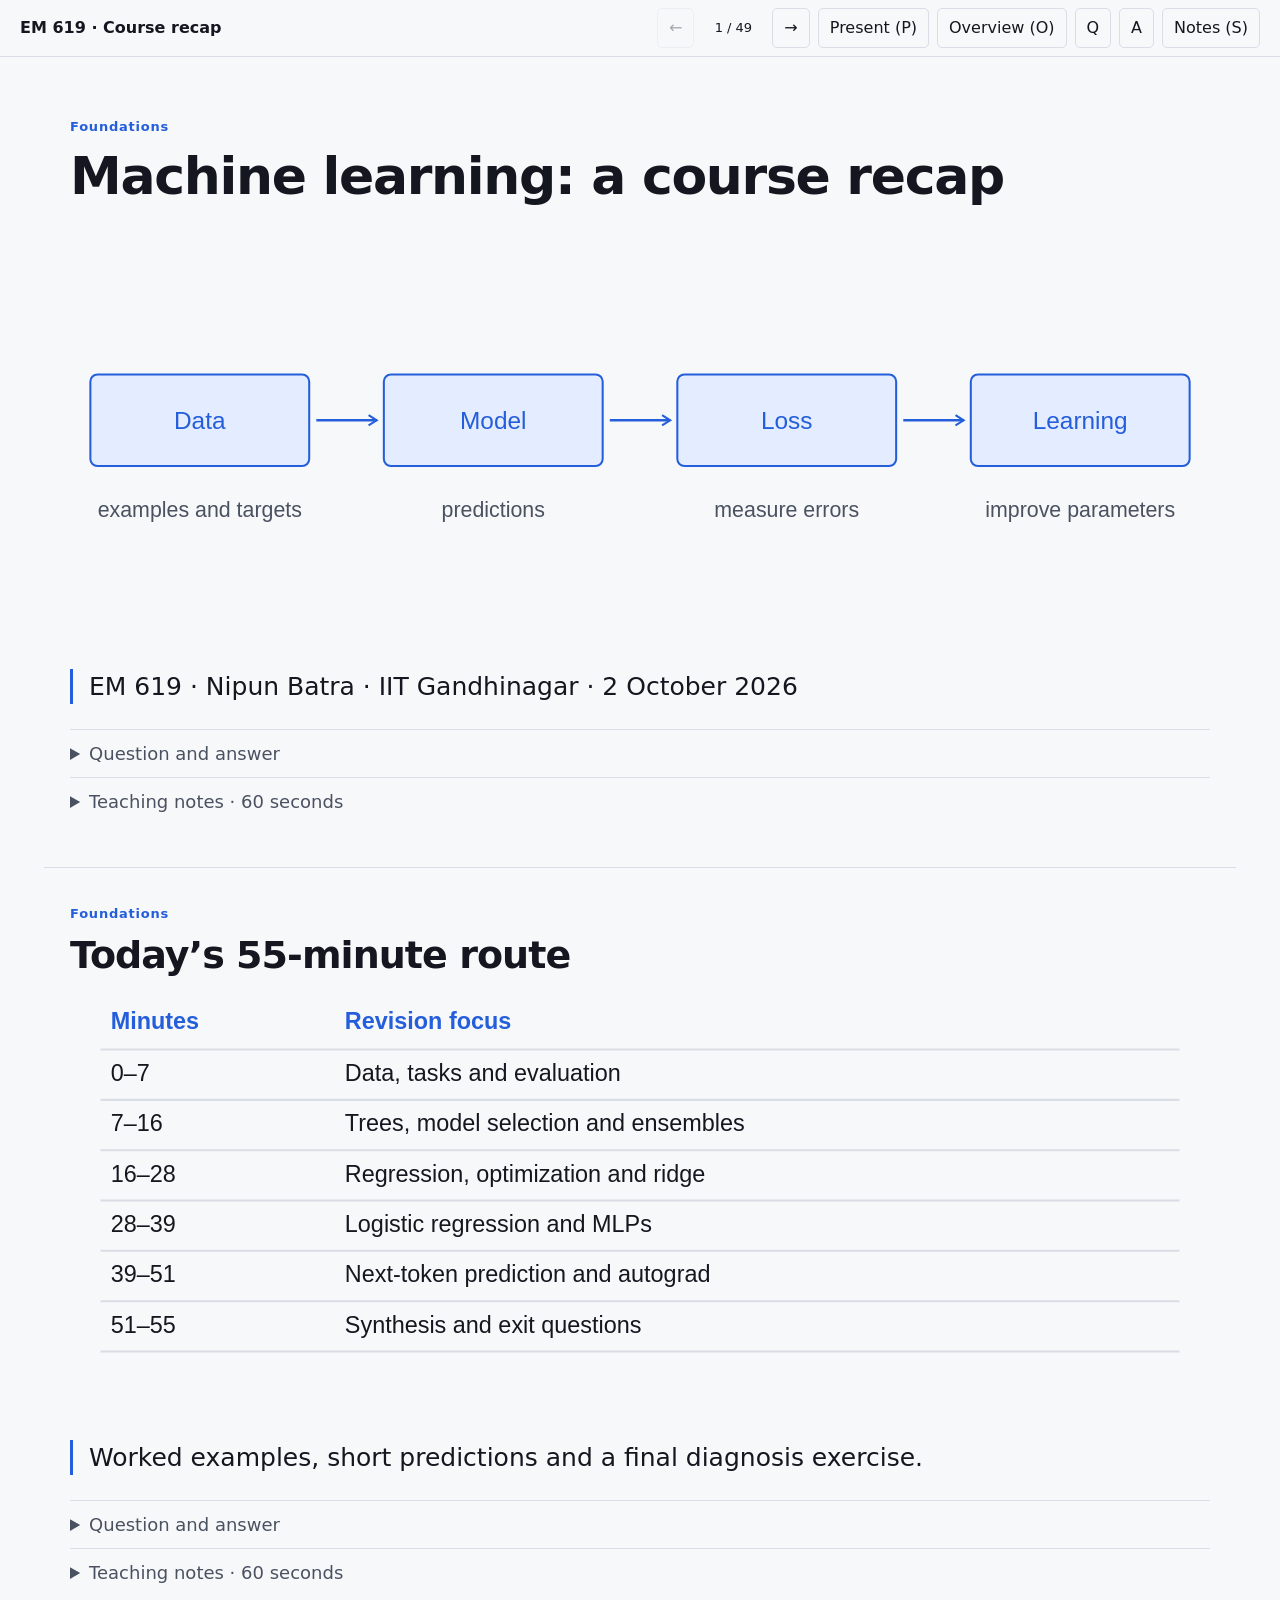
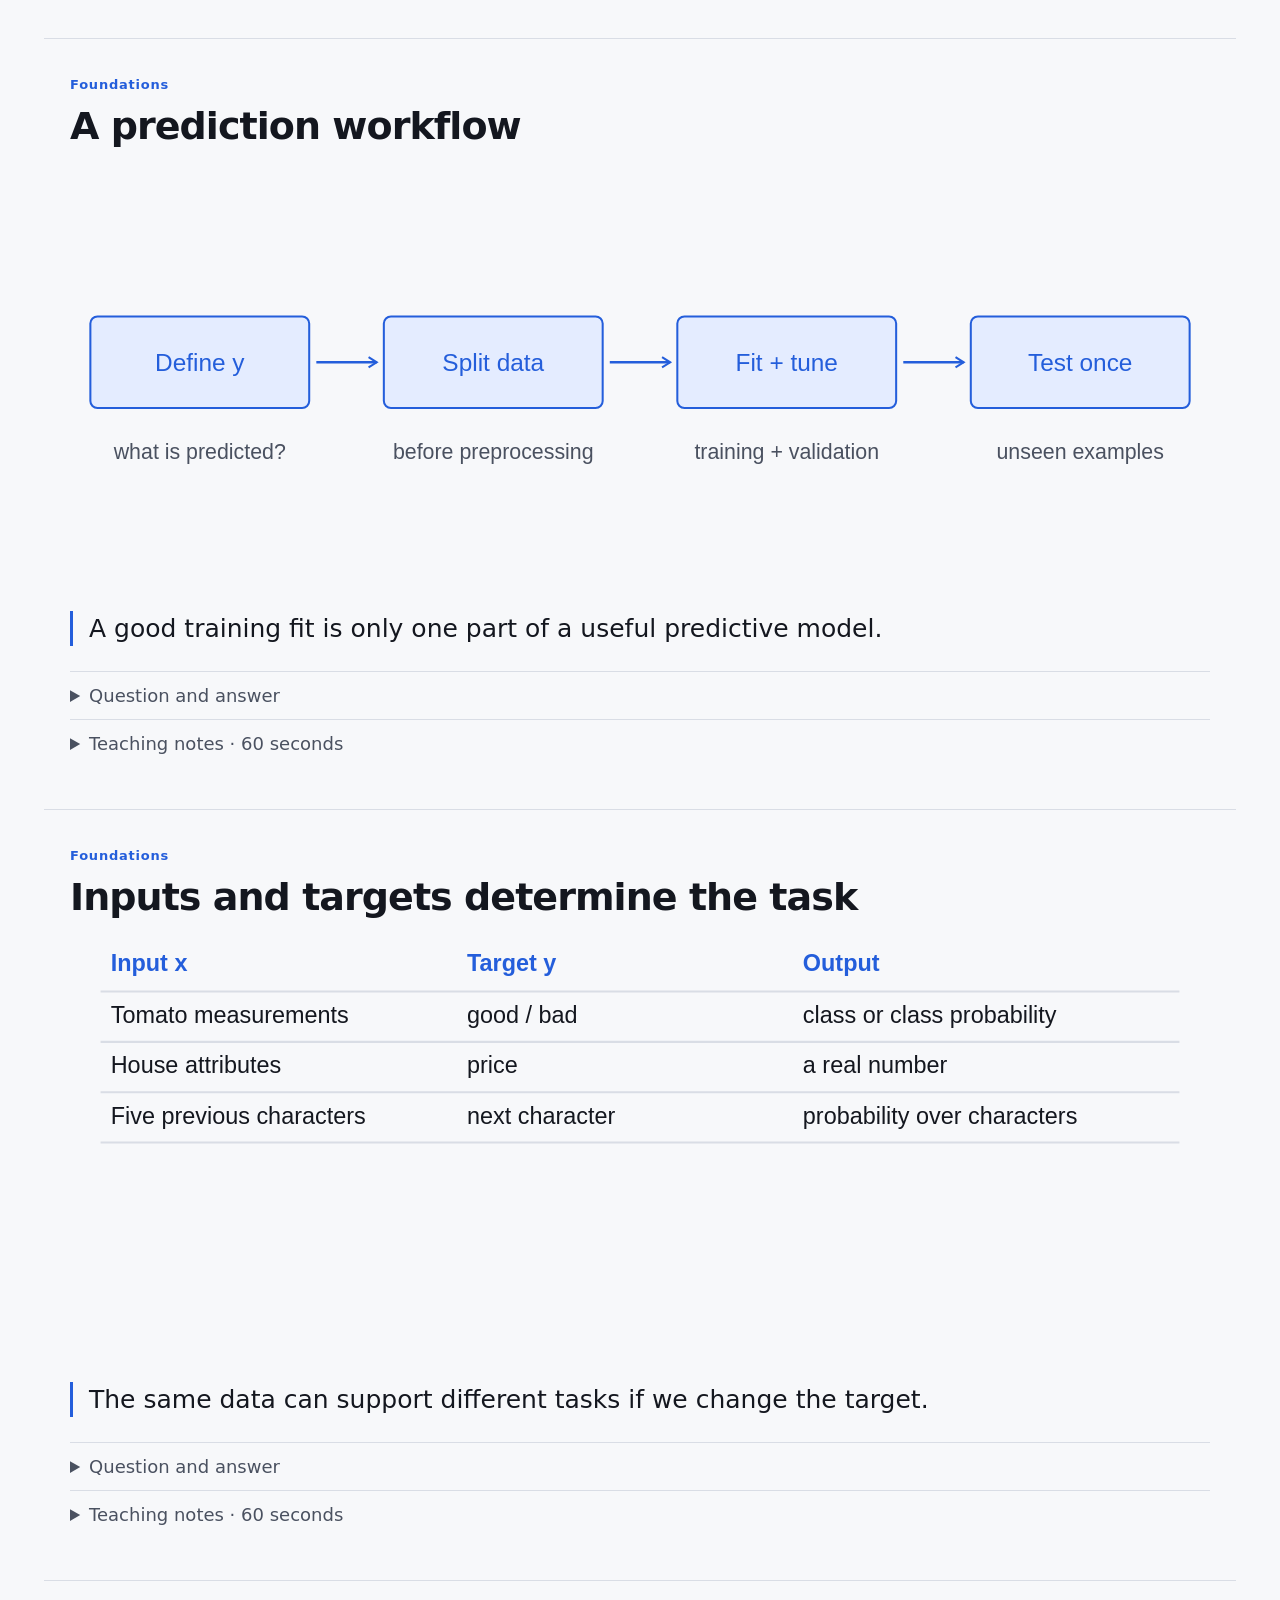
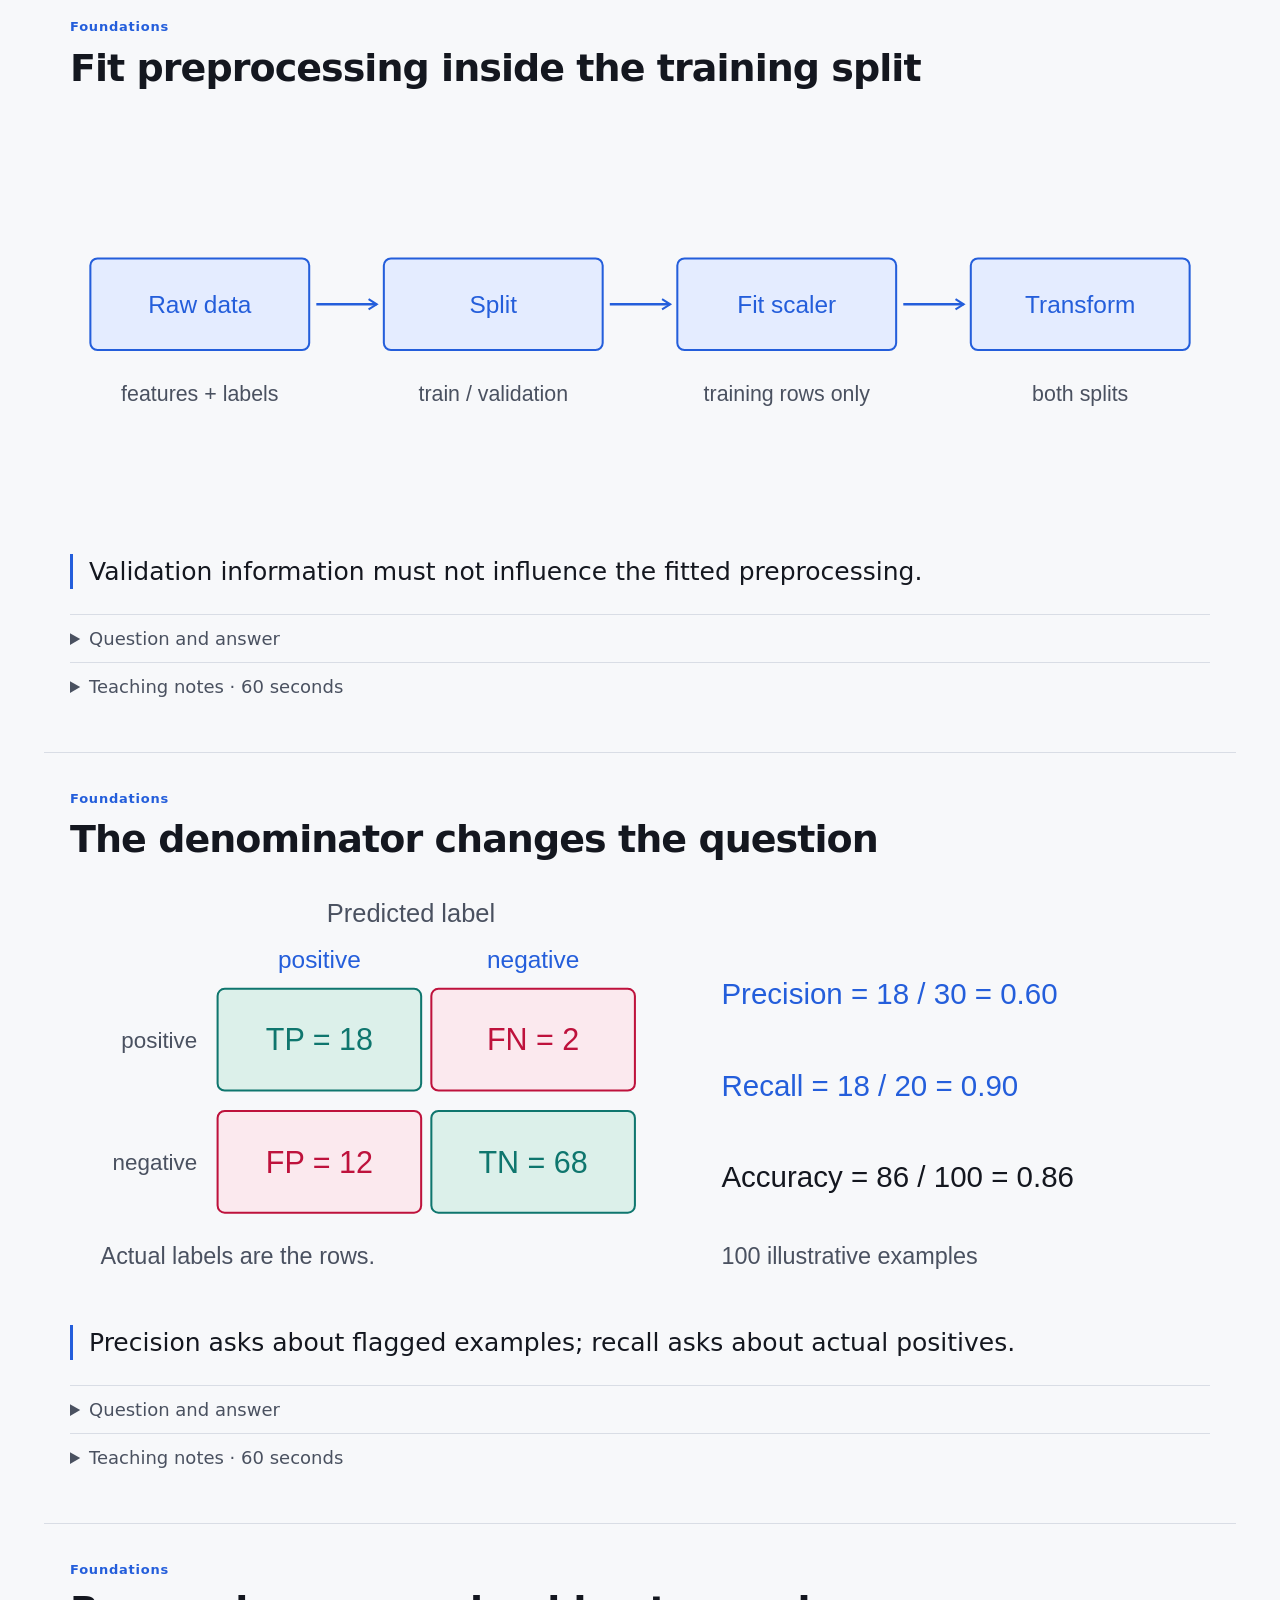
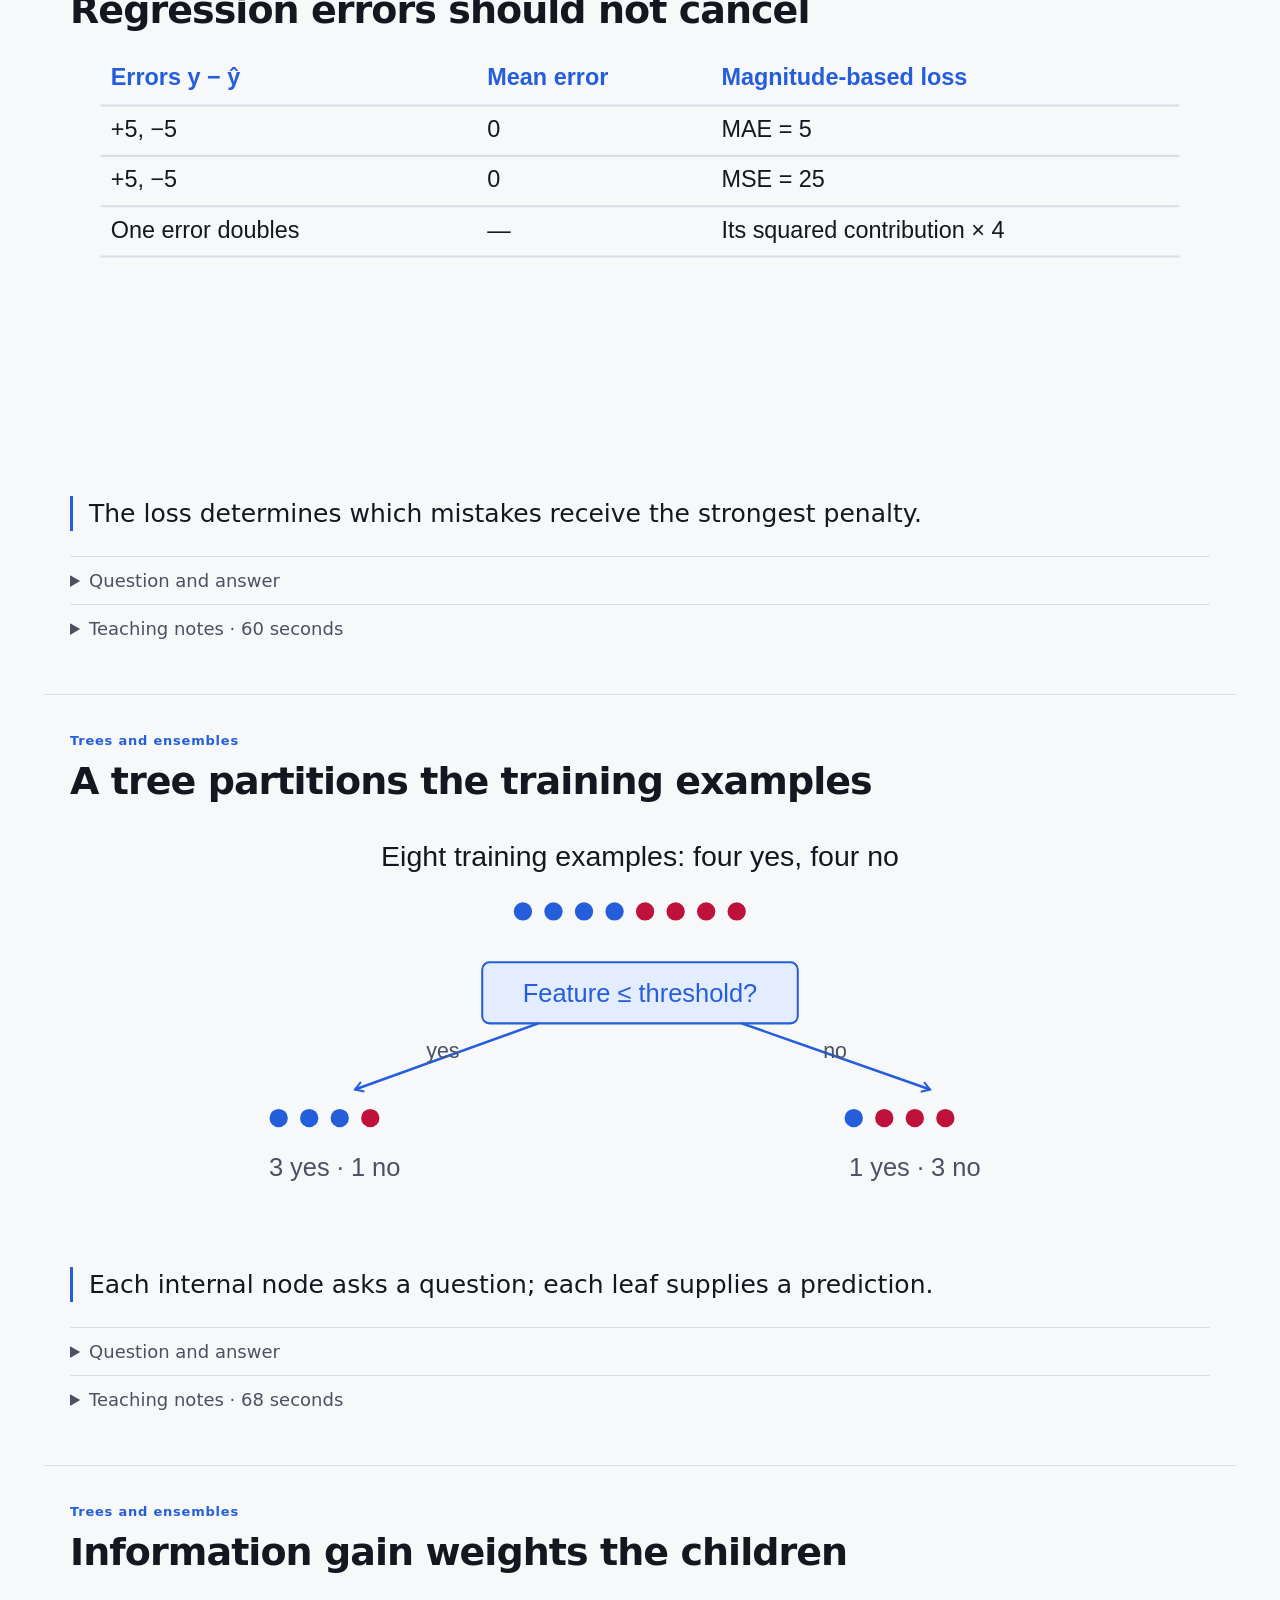
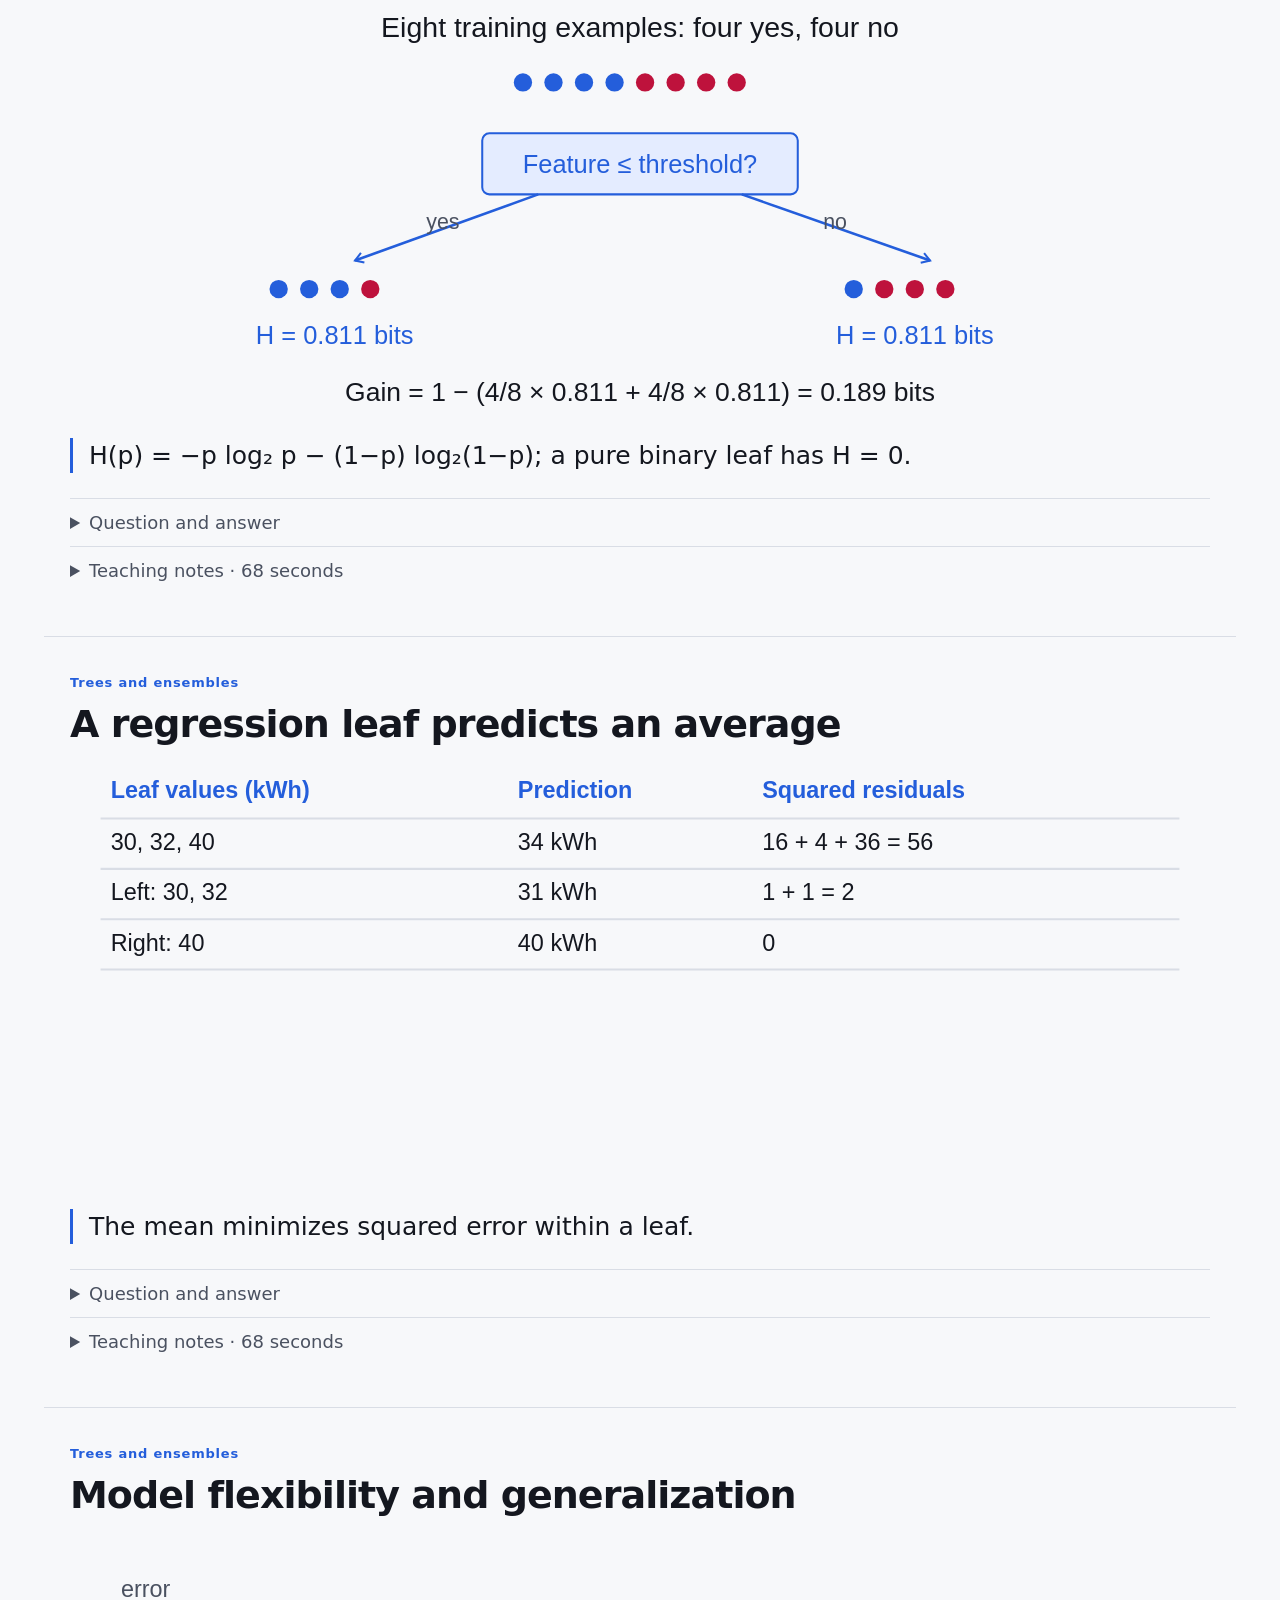
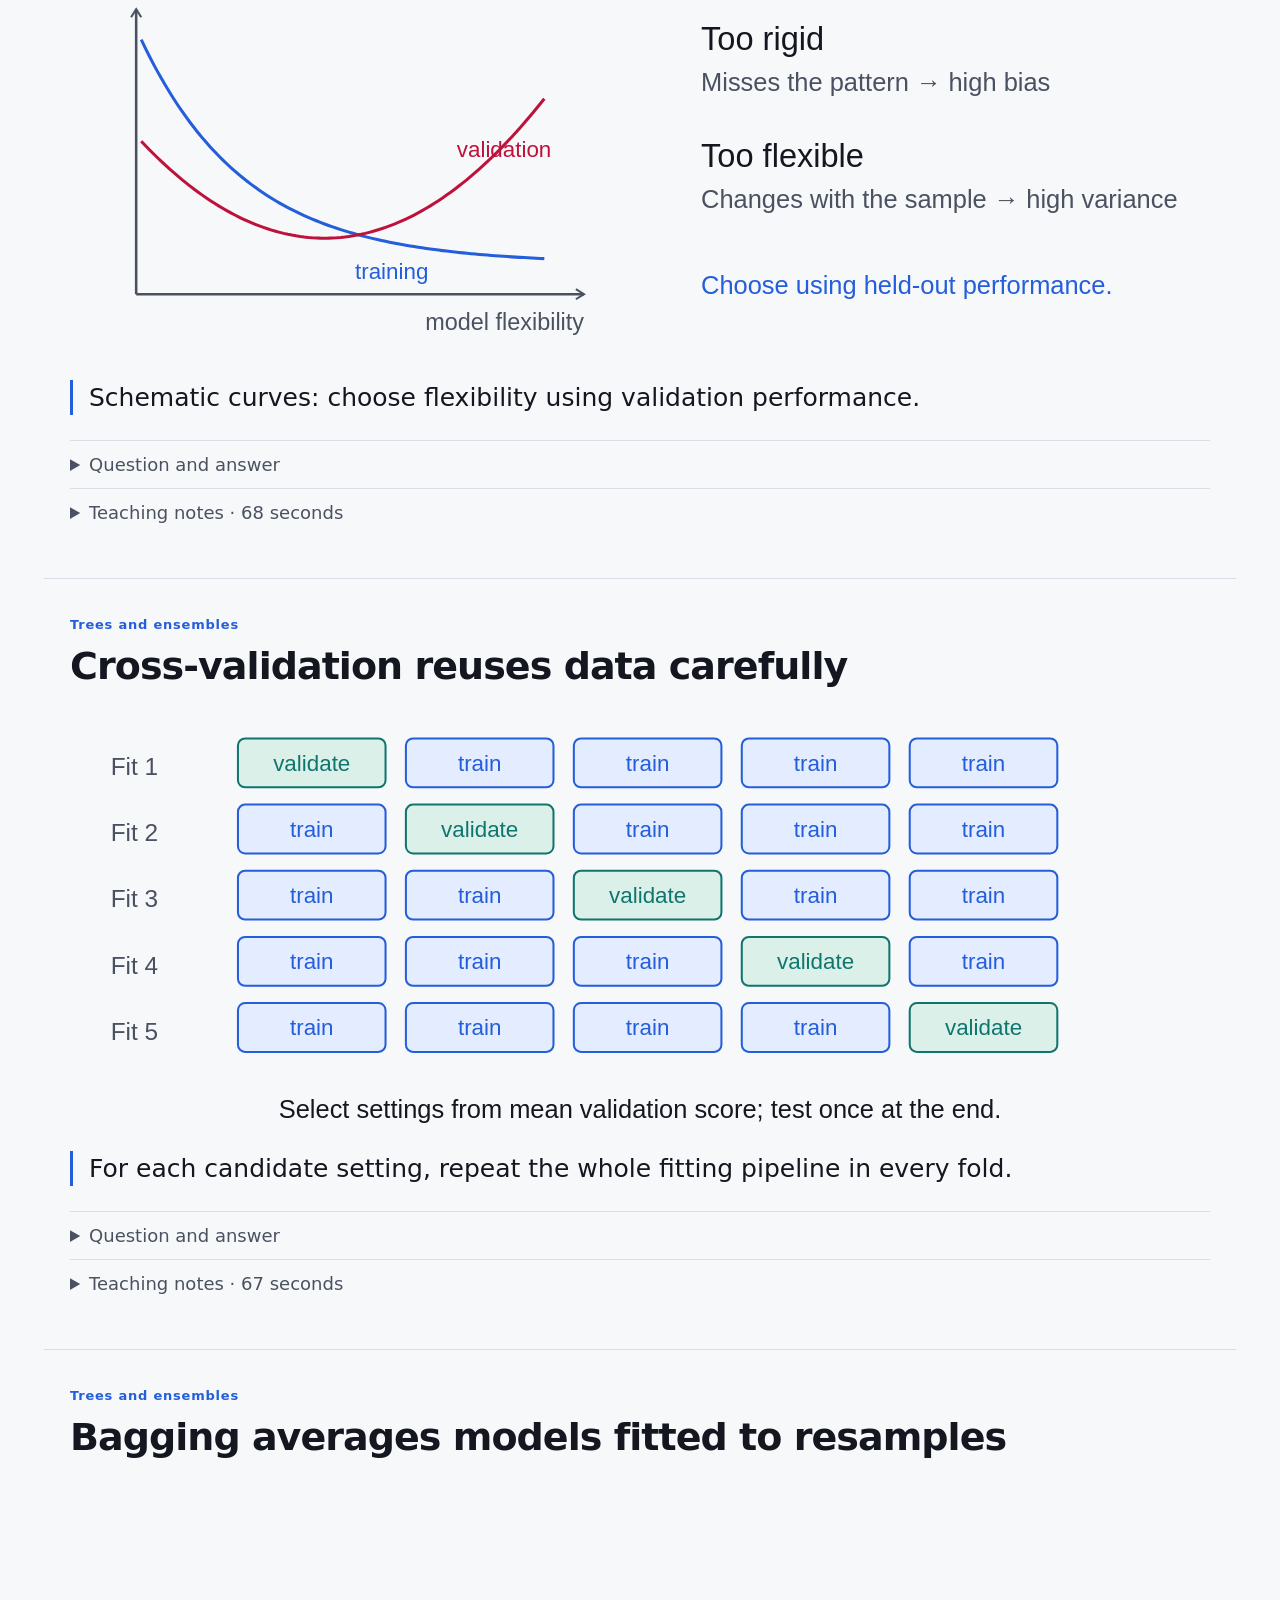
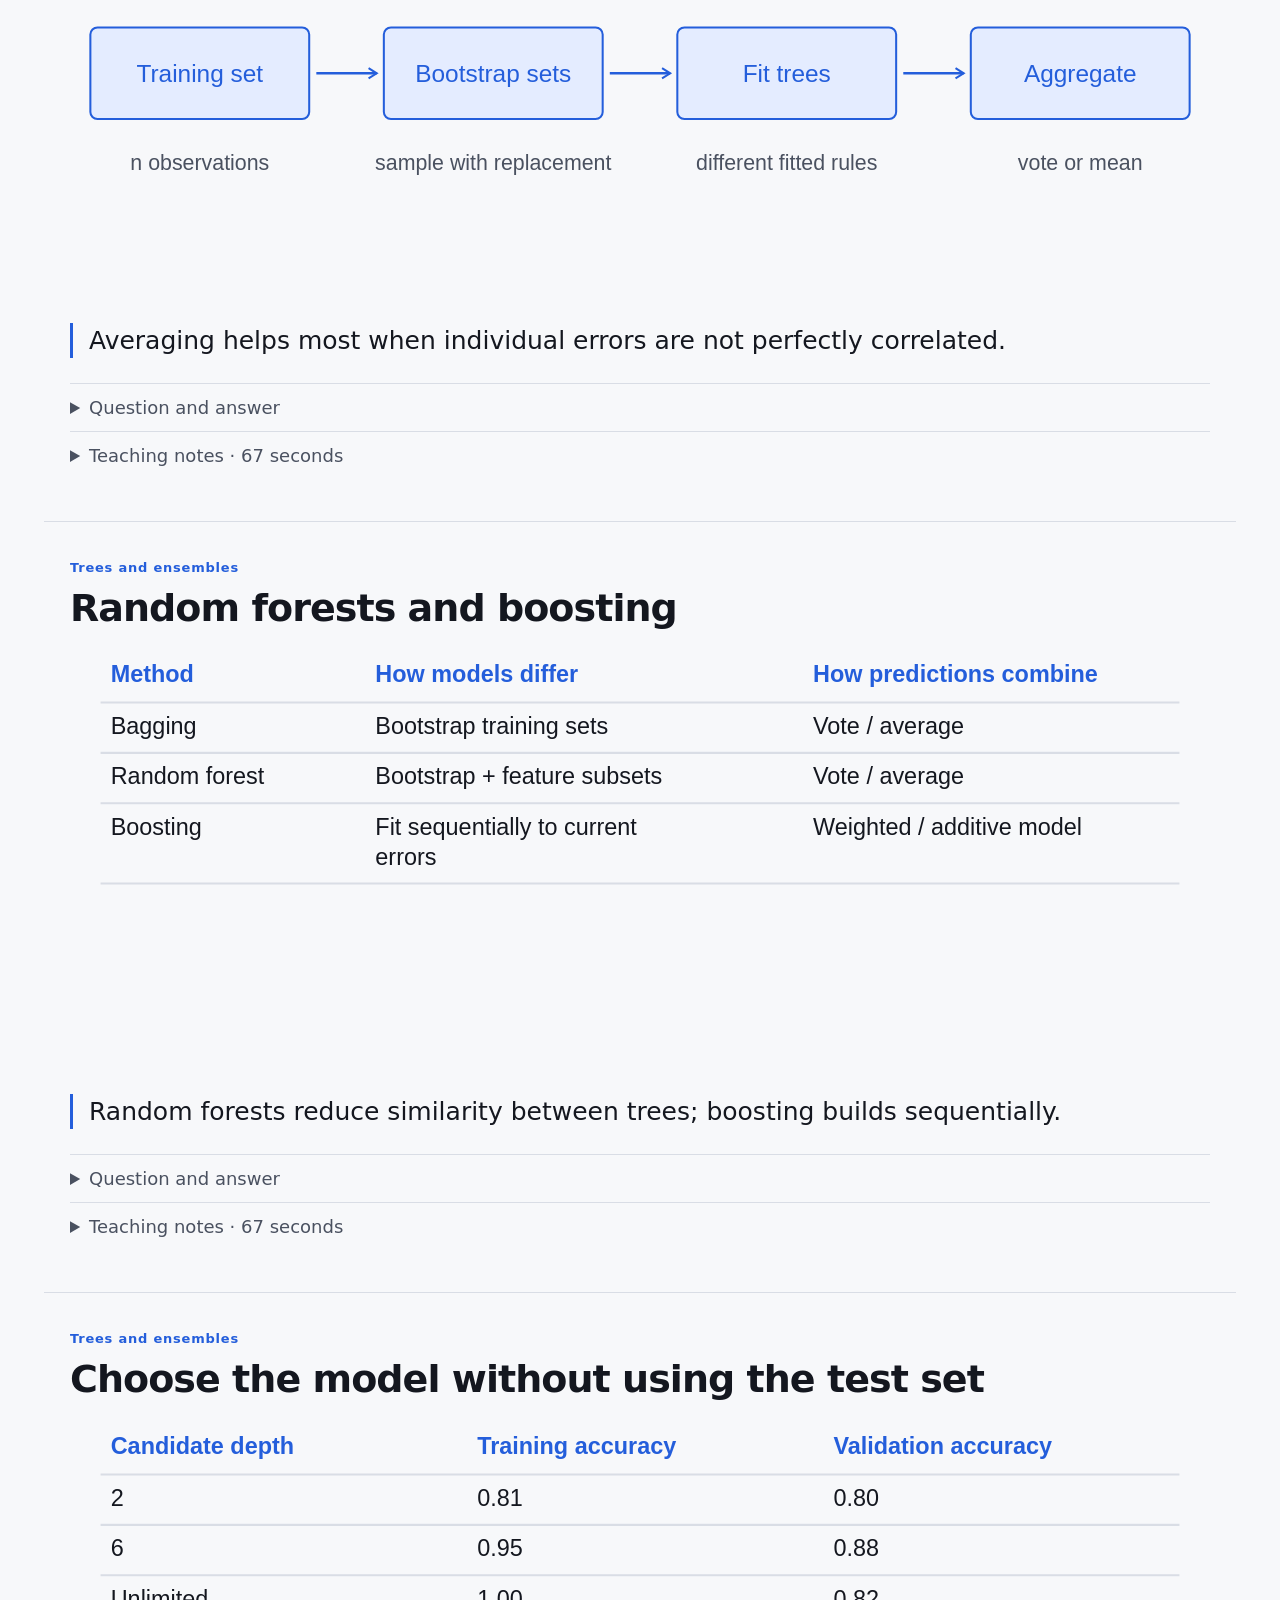
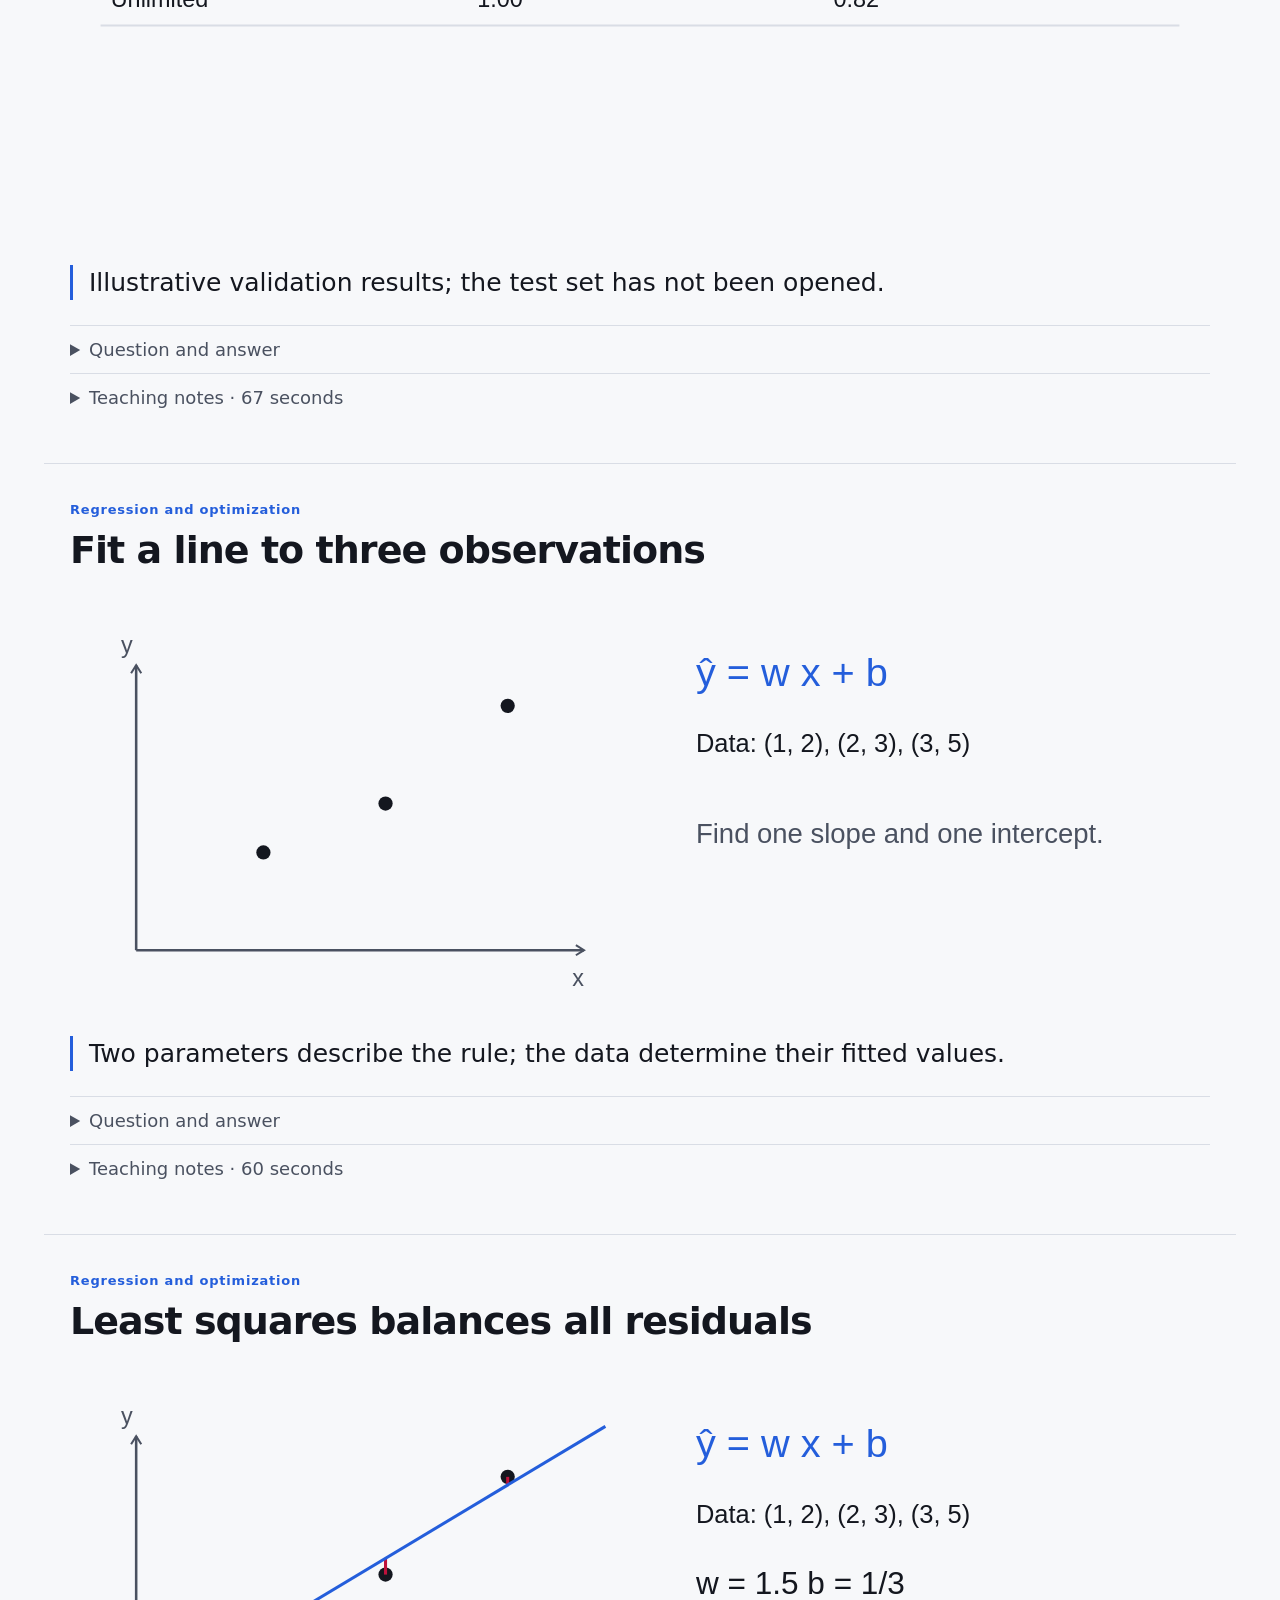
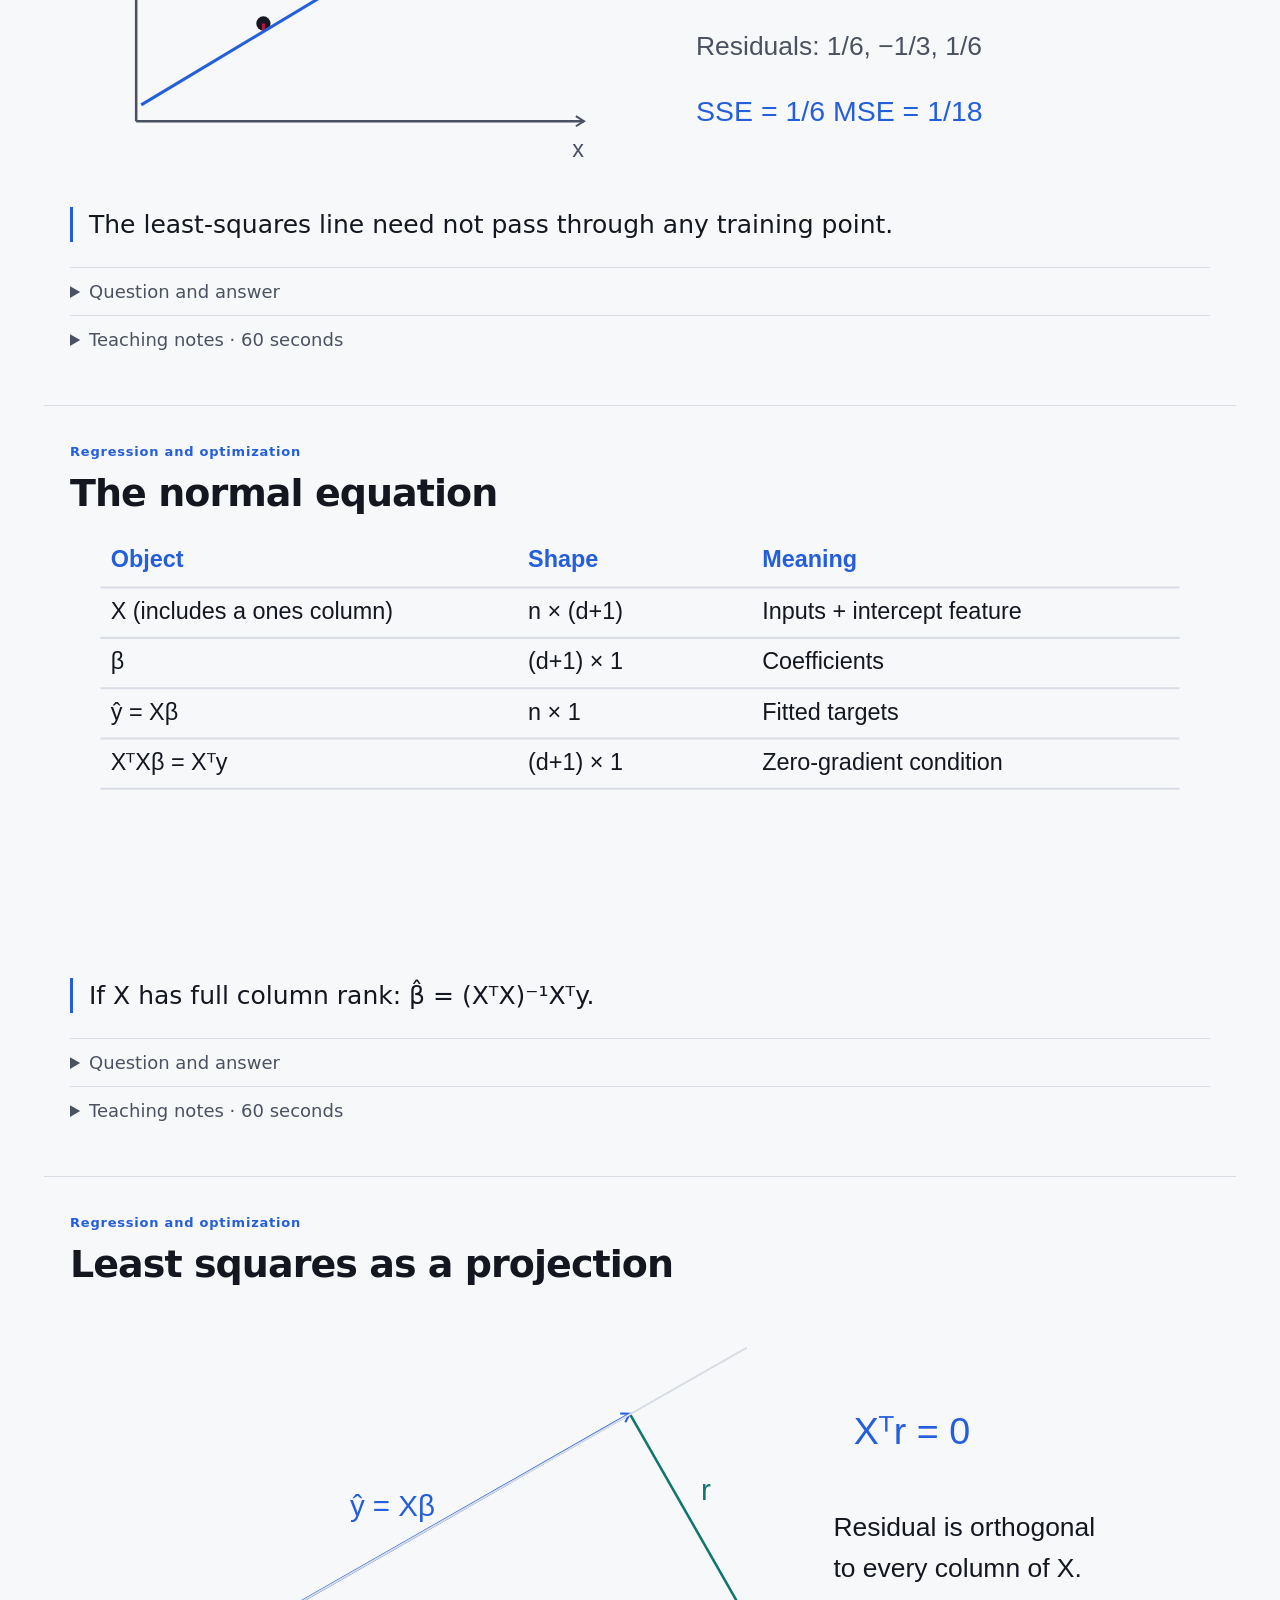
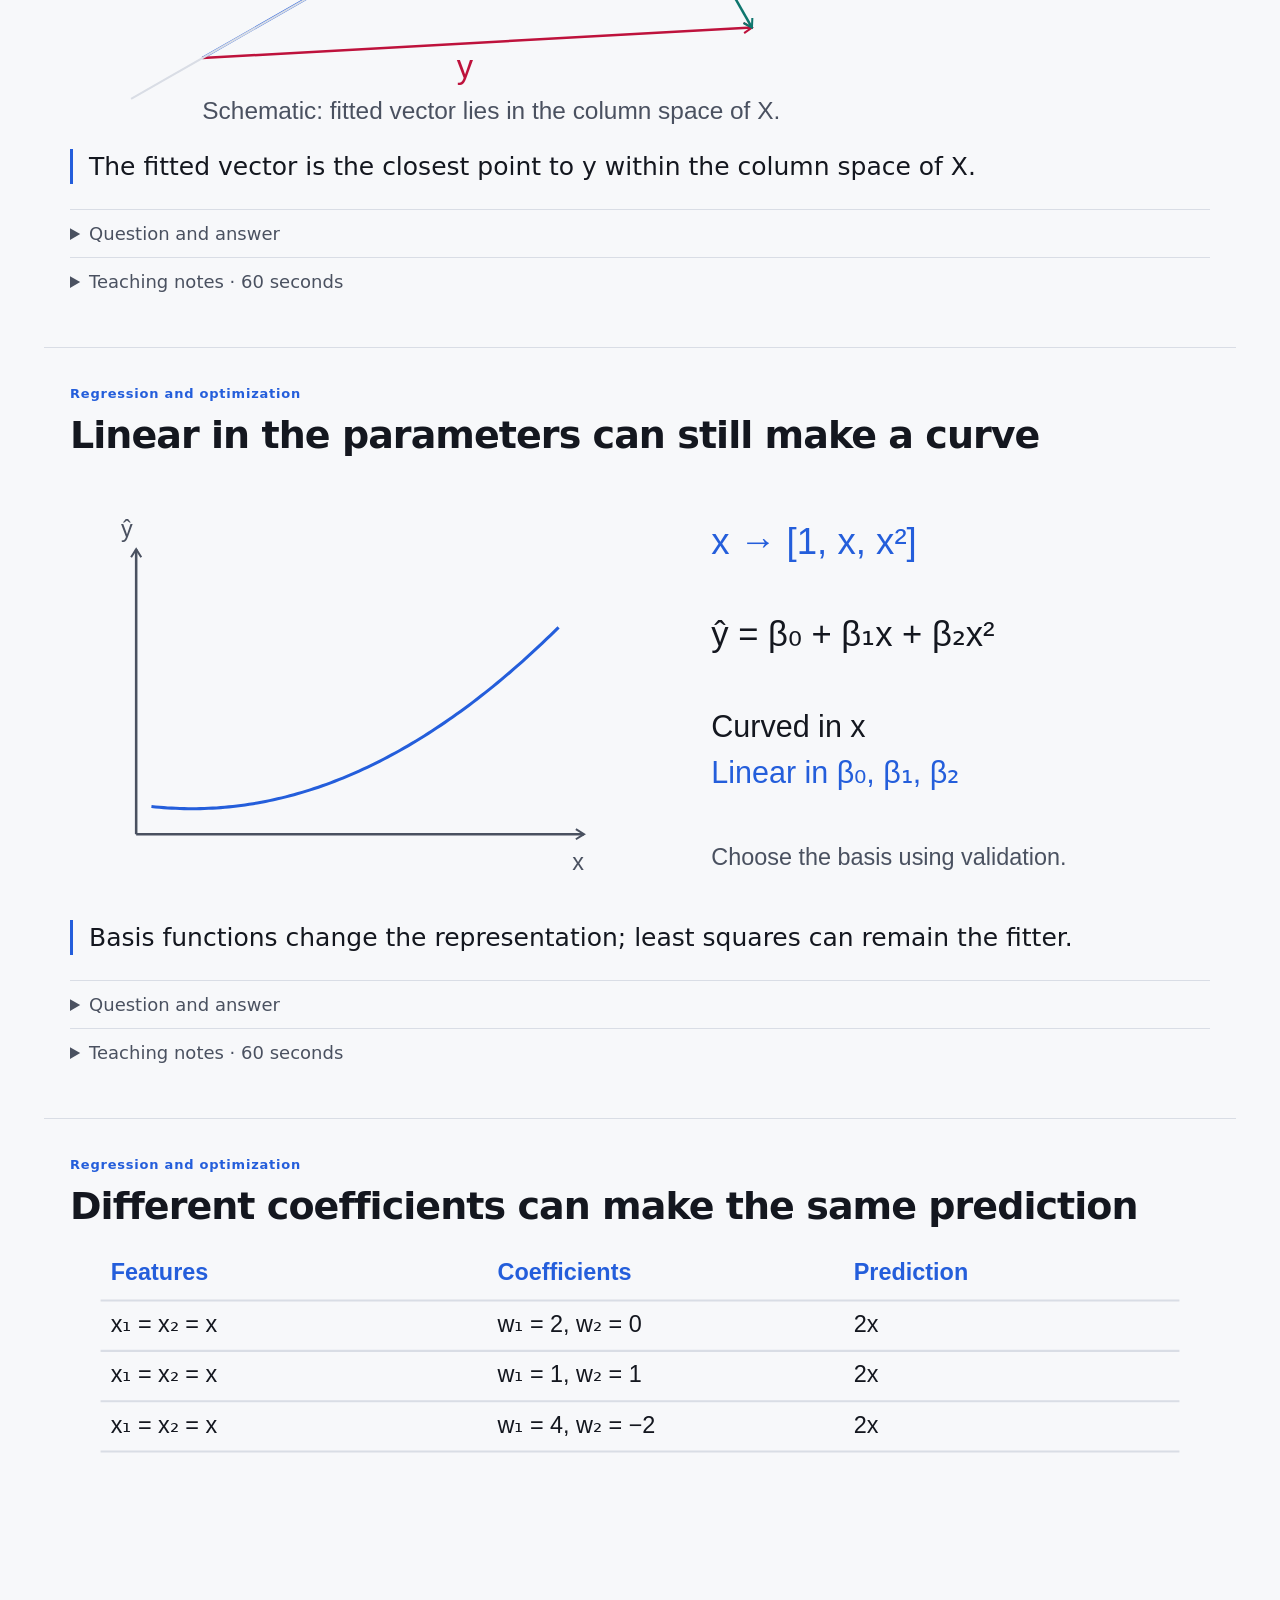
==== lectures/recap/index.html @ 9e0b176b "Update EM619 lecture resources and publish final course recap" ====
<!doctype html><html lang="en"><head><meta charset="utf-8"><meta name="viewport" content="width=device-width,initial-scale=1"><title>EM 619 · Course recap · 2 October 2026</title><meta name="description" content="A 55-minute visual recap of EM619: trees, regression, optimization, logistic regression, MLPs, next-character prediction and autograd."><style>:root{--paper:#f7f8fa;--ink:#14171f;--muted:#4a5160;--blue:#245edb;--tint:#e4ecff;--line:#d9dde5;--scale:1}*{box-sizing:border-box}body{margin:0;background:var(--paper);color:var(--ink);font-family:"Avenir Next","Segoe UI",system-ui,sans-serif;line-height:1.5}h1,h2,p{margin:0}h1,h2{line-height:1.14;letter-spacing:-.025em}a{color:var(--blue);text-underline-offset:3px}button,select{font:inherit;color:inherit;background:var(--paper);border:1px solid var(--line);border-radius:5px;padding:7px 11px;cursor:pointer}button:hover,button[aria-pressed=true]{border-color:var(--blue);color:var(--blue);background:var(--tint)}button:active{transform:translateY(1px)}button:focus-visible,a:focus-visible,summary:focus-visible{outline:3px solid var(--blue);outline-offset:3px}button:disabled{opacity:.35;cursor:default}.toolbar{position:sticky;top:0;background:#f7f8faef;z-index:5;padding:8px 20px;display:flex;gap:8px;align-items:center;border-bottom:1px solid var(--line)}.brand{margin-right:auto;font-weight:650}.counter{font-size:13px;min-width:62px;text-align:center}.stage{max-width:1240px;margin:auto;padding:24px}.slide{padding:36px 26px 42px;border-bottom:1px solid var(--line);scroll-margin-top:75px}.eyebrow{color:var(--blue);font-size:13px;font-weight:650;letter-spacing:.06em;margin-bottom:10px}h1{font-size:52px}h2{font-size:38px}.visual{margin:26px 0 20px}.visual svg{display:block;width:100%;height:auto}.idea{font-size:25px;border-left:3px solid var(--blue);padding-left:16px;line-height:1.4;margin-top:15px}.reading{margin-top:25px;color:var(--muted);font-size:18px}.reading details{padding:10px 0;border-top:1px solid var(--line)}summary{cursor:pointer}.reading p{margin:12px 0}.demo{display:flex;justify-content:center;gap:12px;margin:0 0 8px}.demo button{font-size:19px}.qbox{display:none}.slide-number{display:none}footer{max-width:1100px;margin:30px auto;padding:20px;color:var(--muted)}dialog{max-width:min(900px,94vw);max-height:85vh;border:1px solid var(--line);border-radius:8px;padding:28px;background:var(--paper);color:var(--ink)}dialog::backdrop{background:#14171f77}.dialog-head{display:flex;gap:30px;justify-content:space-between;align-items:center;margin-bottom:25px}.dialog-head h2{font-size:28px}#dialog-body{font-size:22px;line-height:1.6}#dialog-body p{margin:12px 0}#dialog-body button{display:block;width:100%;text-align:left;margin:5px 0;font-size:17px}.present{overflow:hidden}.present .stage{position:fixed;width:1280px;height:720px;max-width:none;padding:0;left:50%;top:50%;transform:translate(-50%,-50%) scale(var(--scale))}.present .slide{display:none;position:absolute;inset:0;padding:38px 46px 36px;height:720px;border:0}.present .slide.active{display:flex;flex-direction:column}.present h1{font-size:52px}.present h2{font-size:39px}.present .visual{flex:1;min-height:0;display:flex;align-items:center;margin:18px 0 4px}.present .visual svg{max-height:455px}.present .idea{font-size:24px;flex:none;margin:13px 0 12px}.present .reading,.present footer{display:none}.present .toolbar{position:fixed;top:auto;bottom:10px;right:12px;padding:5px 7px;border:1px solid var(--line);border-radius:6px;background:#f7f8faee;transition:opacity .2s}.present .brand{display:none}.present .toolbar button{font-size:12px;padding:5px 8px}.present.idle .toolbar{opacity:0;pointer-events:none;visibility:hidden}.present .qbox.open{display:block;position:absolute;bottom:70px;left:46px;right:46px;padding:24px;background:var(--paper);border:2px solid var(--blue);font-size:25px;z-index:2}.present .demo{flex:none}.present .slide-number{display:block;position:absolute;right:48px;bottom:12px;font-size:12px;color:var(--muted)}.present .title .visual{max-height:330px;margin-top:45px}.present .title h1{font-size:56px;max-width:23ch}.present .title .idea{margin-top:auto}.generation-muted{opacity:.16}
@media(max-width:760px){.toolbar{padding:8px;gap:4px;flex-wrap:wrap}.brand{font-size:13px}.toolbar button{font-size:12px;padding:6px}.stage{padding:5px}.slide{padding:30px 15px}.eyebrow{font-size:11px}h1{font-size:34px}h2{font-size:29px}.idea{font-size:21px}.visual{overflow-x:auto}.visual svg{min-width:660px}.reading{font-size:17px}.demo{flex-wrap:wrap}.demo button{font-size:16px}#dialog-body{font-size:18px}dialog{padding:18px}}
@media(prefers-reduced-motion:reduce){*{scroll-behavior:auto!important;transition:none!important}}
@media print{@page{size:1280px 720px;margin:0}.toolbar,footer,dialog,.reading,.demo,.qbox{display:none!important}html,body{margin:0;background:var(--paper);overflow:visible!important}.stage,.present .stage{position:static;transform:none;max-width:none;width:1280px;height:auto;padding:0}.slide,.present .slide{display:flex!important;position:relative;flex-direction:column;width:1280px;height:720px;padding:38px 46px 36px;border:0;break-after:page;break-inside:avoid}.visual,.present .visual{flex:1;min-height:0;display:flex;align-items:center;margin:18px 0 4px}.visual svg{max-height:455px;min-width:0}.idea{font-size:24px;margin:13px 0 12px}.slide-number{display:block;position:absolute;right:48px;bottom:12px;font-size:12px;color:var(--muted)}h2{font-size:39px}.title h1{font-size:56px;max-width:23ch}.title .visual{max-height:330px;margin-top:45px}.title .idea{margin-top:auto}.generation-muted{opacity:1}}
</style></head><body><nav class="toolbar" aria-label="Presentation controls"><span class="brand">EM 619 · Course recap</span><button id="prev" aria-label="Previous slide">←</button><span class="counter" id="counter"></span><button id="next" aria-label="Next slide">→</button><button id="present">Present (P)</button><button id="overview">Overview (O)</button><button id="question">Q</button><button id="answer">A</button><button id="notes">Notes (S)</button></nav><main class="stage"><section class="slide title" id="title" aria-labelledby="h-title"><header><p class="eyebrow">Foundations</p><h1 id="h-title">Machine learning: a course recap</h1></header><div class="visual"><svg xmlns="http://www.w3.org/2000/svg" viewBox="0 0 1120 410" role="img" aria-label="Machine learning: a course recap" style="font-family:Avenir Next,Segoe UI,sans-serif"><rect x="20.0" y="140" width="215.0" height="90" rx="7" fill="#E4ECFF" stroke="#245EDB" stroke-width="2"/><text x="127.5" y="193.4" font-size="24" fill="#245EDB" text-anchor="middle" font-weight="500">Data</text><line x1="242.0" y1="185" x2="301.3333333333333" y2="185" stroke="#245EDB" stroke-width="2.5" stroke-dasharray=""/><path d="M 293.3333333333333 180 L 301.3333333333333 185 L 293.3333333333333 190" fill="none" stroke="#245EDB" stroke-width="2" transform="rotate(0.0 301.3333333333333 185)"/><text x="127.5" y="280" font-size="21" fill="#4A5160" text-anchor="middle" font-weight="500">examples and targets</text><rect x="308.3333333333333" y="140" width="215.0" height="90" rx="7" fill="#E4ECFF" stroke="#245EDB" stroke-width="2"/><text x="415.8333333333333" y="193.4" font-size="24" fill="#245EDB" text-anchor="middle" font-weight="500">Model</text><line x1="530.3333333333333" y1="185" x2="589.6666666666666" y2="185" stroke="#245EDB" stroke-width="2.5" stroke-dasharray=""/><path d="M 581.6666666666666 180 L 589.6666666666666 185 L 581.6666666666666 190" fill="none" stroke="#245EDB" stroke-width="2" transform="rotate(0.0 589.6666666666666 185)"/><text x="415.8333333333333" y="280" font-size="21" fill="#4A5160" text-anchor="middle" font-weight="500">predictions</text><rect x="596.6666666666666" y="140" width="215.0" height="90" rx="7" fill="#E4ECFF" stroke="#245EDB" stroke-width="2"/><text x="704.1666666666666" y="193.4" font-size="24" fill="#245EDB" text-anchor="middle" font-weight="500">Loss</text><line x1="818.6666666666666" y1="185" x2="878.0" y2="185" stroke="#245EDB" stroke-width="2.5" stroke-dasharray=""/><path d="M 870.0 180 L 878.0 185 L 870.0 190" fill="none" stroke="#245EDB" stroke-width="2" transform="rotate(0.0 878.0 185)"/><text x="704.1666666666666" y="280" font-size="21" fill="#4A5160" text-anchor="middle" font-weight="500">measure errors</text><rect x="885.0" y="140" width="215.0" height="90" rx="7" fill="#E4ECFF" stroke="#245EDB" stroke-width="2"/><text x="992.5" y="193.4" font-size="24" fill="#245EDB" text-anchor="middle" font-weight="500">Learning</text><text x="992.5" y="280" font-size="21" fill="#4A5160" text-anchor="middle" font-weight="500">improve parameters</text></svg></div><p class="idea">EM 619 · Nipun Batra · IIT Gandhinagar · 2 October 2026</p><p class="qbox">What connects a decision tree, a fitted line and a name generator?</p><div class="reading"><details><summary>Question and answer</summary><p><strong>What connects a decision tree, a fitted line and a name generator?</strong></p><p>All learn a rule from examples, make predictions and need evaluation on data not used to fit or select them.</p></details><details><summary>Teaching notes · 60 seconds</summary><p>Opening cue: ask students to name one model and one mistake to avoid. This is a recap of the dated EM619 class record, including the instructor’s corrections for 23, 26 and 30 September. The architecture of transformers is not assumed.</p><p><a href="https://nipunbatra.github.io/ml-teaching/basics/slides/accuracy-convention-handout.pdf">Original class material</a></p></details></div><span class="slide-number">EM 619 · 1 / 49</span></section><section class="slide " id="route" aria-labelledby="h-route"><header><p class="eyebrow">Foundations</p><h2 id="h-route">Today’s 55-minute route</h2></header><div class="visual"><svg xmlns="http://www.w3.org/2000/svg" viewBox="0 0 1120 410" role="img" aria-label="Today’s 55-minute route" style="font-family:Avenir Next,Segoe UI,sans-serif"><text x="40" y="26.0" font-size="23" fill="#245EDB" text-anchor="start" font-weight="650">Minutes</text><text x="270" y="26.0" font-size="23" fill="#245EDB" text-anchor="start" font-weight="650">Revision focus</text><line x1="30" y1="45.75" x2="1090" y2="45.75" stroke="#D9DDE5" stroke-width="2" stroke-dasharray=""/><text x="40" y="76.75" font-size="23" fill="#14171F" text-anchor="start" font-weight="500">0–7</text><text x="270" y="76.75" font-size="23" fill="#14171F" text-anchor="start" font-weight="500">Data, tasks and evaluation</text><line x1="30" y1="95.19" x2="1090" y2="95.19" stroke="#D9DDE5" stroke-width="2" stroke-dasharray=""/><text x="40" y="126.19" font-size="23" fill="#14171F" text-anchor="start" font-weight="500">7–16</text><text x="270" y="126.19" font-size="23" fill="#14171F" text-anchor="start" font-weight="500">Trees, model selection and ensembles</text><line x1="30" y1="144.63" x2="1090" y2="144.63" stroke="#D9DDE5" stroke-width="2" stroke-dasharray=""/><text x="40" y="175.63" font-size="23" fill="#14171F" text-anchor="start" font-weight="500">16–28</text><text x="270" y="175.63" font-size="23" fill="#14171F" text-anchor="start" font-weight="500">Regression, optimization and ridge</text><line x1="30" y1="194.07" x2="1090" y2="194.07" stroke="#D9DDE5" stroke-width="2" stroke-dasharray=""/><text x="40" y="225.07" font-size="23" fill="#14171F" text-anchor="start" font-weight="500">28–39</text><text x="270" y="225.07" font-size="23" fill="#14171F" text-anchor="start" font-weight="500">Logistic regression and MLPs</text><line x1="30" y1="243.51" x2="1090" y2="243.51" stroke="#D9DDE5" stroke-width="2" stroke-dasharray=""/><text x="40" y="274.51" font-size="23" fill="#14171F" text-anchor="start" font-weight="500">39–51</text><text x="270" y="274.51" font-size="23" fill="#14171F" text-anchor="start" font-weight="500">Next-token prediction and autograd</text><line x1="30" y1="292.95" x2="1090" y2="292.95" stroke="#D9DDE5" stroke-width="2" stroke-dasharray=""/><text x="40" y="323.95" font-size="23" fill="#14171F" text-anchor="start" font-weight="500">51–55</text><text x="270" y="323.95" font-size="23" fill="#14171F" text-anchor="start" font-weight="500">Synthesis and exit questions</text><line x1="30" y1="342.39" x2="1090" y2="342.39" stroke="#D9DDE5" stroke-width="2" stroke-dasharray=""/></svg></div><p class="idea">Worked examples, short predictions and a final diagnosis exercise.</p><p class="qbox">Which part of the course felt like a new subject but reused an old idea?</p><div class="reading"><details><summary>Question and answer</summary><p><strong>Which part of the course felt like a new subject but reused an old idea?</strong></p><p>Next-character generation reused multiclass classification; autograd reused the chain rule.</p></details><details><summary>Teaching notes · 60 seconds</summary><p>The 55 minutes include questions and demonstrations, but not playback of the linked revision videos. For 50 minutes, shorten pauses on the geometry, ensembles and parameter-count examples. For 60 minutes, add five minutes to the exit discussion.</p><p><a href="https://nipunbatra.github.io/ml-teaching/basics/slides/accuracy-convention-handout.pdf">Original class material</a></p></details></div><span class="slide-number">EM 619 · 2 / 49</span></section><section class="slide " id="workflow" aria-labelledby="h-workflow"><header><p class="eyebrow">Foundations</p><h2 id="h-workflow">A prediction workflow</h2></header><div class="visual"><svg xmlns="http://www.w3.org/2000/svg" viewBox="0 0 1120 410" role="img" aria-label="A prediction workflow" style="font-family:Avenir Next,Segoe UI,sans-serif"><rect x="20.0" y="140" width="215.0" height="90" rx="7" fill="#E4ECFF" stroke="#245EDB" stroke-width="2"/><text x="127.5" y="193.4" font-size="24" fill="#245EDB" text-anchor="middle" font-weight="500">Define y</text><line x1="242.0" y1="185" x2="301.3333333333333" y2="185" stroke="#245EDB" stroke-width="2.5" stroke-dasharray=""/><path d="M 293.3333333333333 180 L 301.3333333333333 185 L 293.3333333333333 190" fill="none" stroke="#245EDB" stroke-width="2" transform="rotate(0.0 301.3333333333333 185)"/><text x="127.5" y="280" font-size="21" fill="#4A5160" text-anchor="middle" font-weight="500">what is predicted?</text><rect x="308.3333333333333" y="140" width="215.0" height="90" rx="7" fill="#E4ECFF" stroke="#245EDB" stroke-width="2"/><text x="415.8333333333333" y="193.4" font-size="24" fill="#245EDB" text-anchor="middle" font-weight="500">Split data</text><line x1="530.3333333333333" y1="185" x2="589.6666666666666" y2="185" stroke="#245EDB" stroke-width="2.5" stroke-dasharray=""/><path d="M 581.6666666666666 180 L 589.6666666666666 185 L 581.6666666666666 190" fill="none" stroke="#245EDB" stroke-width="2" transform="rotate(0.0 589.6666666666666 185)"/><text x="415.8333333333333" y="280" font-size="21" fill="#4A5160" text-anchor="middle" font-weight="500">before preprocessing</text><rect x="596.6666666666666" y="140" width="215.0" height="90" rx="7" fill="#E4ECFF" stroke="#245EDB" stroke-width="2"/><text x="704.1666666666666" y="193.4" font-size="24" fill="#245EDB" text-anchor="middle" font-weight="500">Fit + tune</text><line x1="818.6666666666666" y1="185" x2="878.0" y2="185" stroke="#245EDB" stroke-width="2.5" stroke-dasharray=""/><path d="M 870.0 180 L 878.0 185 L 870.0 190" fill="none" stroke="#245EDB" stroke-width="2" transform="rotate(0.0 878.0 185)"/><text x="704.1666666666666" y="280" font-size="21" fill="#4A5160" text-anchor="middle" font-weight="500">training + validation</text><rect x="885.0" y="140" width="215.0" height="90" rx="7" fill="#E4ECFF" stroke="#245EDB" stroke-width="2"/><text x="992.5" y="193.4" font-size="24" fill="#245EDB" text-anchor="middle" font-weight="500">Test once</text><text x="992.5" y="280" font-size="21" fill="#4A5160" text-anchor="middle" font-weight="500">unseen examples</text></svg></div><p class="idea">A good training fit is only one part of a useful predictive model.</p><p class="qbox">Where do we choose tree depth or the ridge penalty?</p><div class="reading"><details><summary>Question and answer</summary><p><strong>Where do we choose tree depth or the ridge penalty?</strong></p><p>Using validation data or cross-validation within the training set. Reserve the final test set for evaluation.</p></details><details><summary>Teaching notes · 60 seconds</summary><p>Point at the boundary between fit/tune and test. A test score is not an objective to optimize repeatedly. In time-ordered data, preserve the direction of prediction rather than shuffling future observations into training.</p><p><a href="https://nipunbatra.github.io/ml-teaching/basics/slides/accuracy-convention-handout.pdf">Original class material</a></p></details></div><span class="slide-number">EM 619 · 3 / 49</span></section><section class="slide " id="targets" aria-labelledby="h-targets"><header><p class="eyebrow">Foundations</p><h2 id="h-targets">Inputs and targets determine the task</h2></header><div class="visual"><svg xmlns="http://www.w3.org/2000/svg" viewBox="0 0 1120 410" role="img" aria-label="Inputs and targets determine the task" style="font-family:Avenir Next,Segoe UI,sans-serif"><text x="40" y="26.0" font-size="23" fill="#245EDB" text-anchor="start" font-weight="650">Input x</text><text x="390" y="26.0" font-size="23" fill="#245EDB" text-anchor="start" font-weight="650">Target y</text><text x="720" y="26.0" font-size="23" fill="#245EDB" text-anchor="start" font-weight="650">Output</text><line x1="30" y1="45.75" x2="1090" y2="45.75" stroke="#D9DDE5" stroke-width="2" stroke-dasharray=""/><text x="40" y="76.75" font-size="23" fill="#14171F" text-anchor="start" font-weight="500">Tomato measurements</text><text x="390" y="76.75" font-size="23" fill="#14171F" text-anchor="start" font-weight="500">good / bad</text><text x="720" y="76.75" font-size="23" fill="#14171F" text-anchor="start" font-weight="500">class or class probability</text><line x1="30" y1="95.19" x2="1090" y2="95.19" stroke="#D9DDE5" stroke-width="2" stroke-dasharray=""/><text x="40" y="126.19" font-size="23" fill="#14171F" text-anchor="start" font-weight="500">House attributes</text><text x="390" y="126.19" font-size="23" fill="#14171F" text-anchor="start" font-weight="500">price</text><text x="720" y="126.19" font-size="23" fill="#14171F" text-anchor="start" font-weight="500">a real number</text><line x1="30" y1="144.63" x2="1090" y2="144.63" stroke="#D9DDE5" stroke-width="2" stroke-dasharray=""/><text x="40" y="175.63" font-size="23" fill="#14171F" text-anchor="start" font-weight="500">Five previous characters</text><text x="390" y="175.63" font-size="23" fill="#14171F" text-anchor="start" font-weight="500">next character</text><text x="720" y="175.63" font-size="23" fill="#14171F" text-anchor="start" font-weight="500">probability over characters</text><line x1="30" y1="194.07" x2="1090" y2="194.07" stroke="#D9DDE5" stroke-width="2" stroke-dasharray=""/></svg></div><p class="idea">The same data can support different tasks if we change the target.</p><p class="qbox">Is predicting the next character a regression problem?</p><div class="reading"><details><summary>Question and answer</summary><p><strong>Is predicting the next character a regression problem?</strong></p><p>No. The target is a categorical character ID. The model produces one score per vocabulary item.</p></details><details><summary>Teaching notes · 60 seconds</summary><p>Recall classification versus regression before naming any model. The character IDs are category identifiers; distances between their integer values are not a target geometry. The names example returns later.</p><p><a href="https://nipunbatra.github.io/ml-teaching/basics/slides/accuracy-convention-handout.pdf">Original class material</a></p></details></div><span class="slide-number">EM 619 · 4 / 49</span></section><section class="slide " id="split" aria-labelledby="h-split"><header><p class="eyebrow">Foundations</p><h2 id="h-split">Fit preprocessing inside the training split</h2></header><div class="visual"><svg xmlns="http://www.w3.org/2000/svg" viewBox="0 0 1120 410" role="img" aria-label="Fit preprocessing inside the training split" style="font-family:Avenir Next,Segoe UI,sans-serif"><rect x="20.0" y="140" width="215.0" height="90" rx="7" fill="#E4ECFF" stroke="#245EDB" stroke-width="2"/><text x="127.5" y="193.4" font-size="24" fill="#245EDB" text-anchor="middle" font-weight="500">Raw data</text><line x1="242.0" y1="185" x2="301.3333333333333" y2="185" stroke="#245EDB" stroke-width="2.5" stroke-dasharray=""/><path d="M 293.3333333333333 180 L 301.3333333333333 185 L 293.3333333333333 190" fill="none" stroke="#245EDB" stroke-width="2" transform="rotate(0.0 301.3333333333333 185)"/><text x="127.5" y="280" font-size="21" fill="#4A5160" text-anchor="middle" font-weight="500">features + labels</text><rect x="308.3333333333333" y="140" width="215.0" height="90" rx="7" fill="#E4ECFF" stroke="#245EDB" stroke-width="2"/><text x="415.8333333333333" y="193.4" font-size="24" fill="#245EDB" text-anchor="middle" font-weight="500">Split</text><line x1="530.3333333333333" y1="185" x2="589.6666666666666" y2="185" stroke="#245EDB" stroke-width="2.5" stroke-dasharray=""/><path d="M 581.6666666666666 180 L 589.6666666666666 185 L 581.6666666666666 190" fill="none" stroke="#245EDB" stroke-width="2" transform="rotate(0.0 589.6666666666666 185)"/><text x="415.8333333333333" y="280" font-size="21" fill="#4A5160" text-anchor="middle" font-weight="500">train / validation</text><rect x="596.6666666666666" y="140" width="215.0" height="90" rx="7" fill="#E4ECFF" stroke="#245EDB" stroke-width="2"/><text x="704.1666666666666" y="193.4" font-size="24" fill="#245EDB" text-anchor="middle" font-weight="500">Fit scaler</text><line x1="818.6666666666666" y1="185" x2="878.0" y2="185" stroke="#245EDB" stroke-width="2.5" stroke-dasharray=""/><path d="M 870.0 180 L 878.0 185 L 870.0 190" fill="none" stroke="#245EDB" stroke-width="2" transform="rotate(0.0 878.0 185)"/><text x="704.1666666666666" y="280" font-size="21" fill="#4A5160" text-anchor="middle" font-weight="500">training rows only</text><rect x="885.0" y="140" width="215.0" height="90" rx="7" fill="#E4ECFF" stroke="#245EDB" stroke-width="2"/><text x="992.5" y="193.4" font-size="24" fill="#245EDB" text-anchor="middle" font-weight="500">Transform</text><text x="992.5" y="280" font-size="21" fill="#4A5160" text-anchor="middle" font-weight="500">both splits</text></svg></div><p class="idea">Validation information must not influence the fitted preprocessing.</p><p class="qbox">Can we compute a feature mean from all rows before cross-validation?</p><div class="reading"><details><summary>Question and answer</summary><p><strong>Can we compute a feature mean from all rows before cross-validation?</strong></p><p>No. Fit the mean separately on each fold’s training rows, then transform that fold’s validation rows.</p></details><details><summary>Teaching notes · 60 seconds</summary><p>Use the ML-V2 Short as the optional revision link. The same rule applies to imputation and learned feature selection. Explain leakage as an information path, not merely a coding convention.</p><p><a href="https://nipunbatra.github.io/ml-teaching/basics/slides/accuracy-convention-handout.pdf">Original class material</a></p></details></div><span class="slide-number">EM 619 · 5 / 49</span></section><section class="slide " id="metrics" aria-labelledby="h-metrics"><header><p class="eyebrow">Foundations</p><h2 id="h-metrics">The denominator changes the question</h2></header><div class="visual"><svg xmlns="http://www.w3.org/2000/svg" viewBox="0 0 1120 410" role="img" aria-label="The denominator changes the question" style="font-family:Avenir Next,Segoe UI,sans-serif"><text x="335" y="34" font-size="25" fill="#4A5160" text-anchor="middle" font-weight="500">Predicted label</text><text x="245" y="80" font-size="24" fill="#245EDB" text-anchor="middle" font-weight="500">positive</text><text x="455" y="80" font-size="24" fill="#245EDB" text-anchor="middle" font-weight="500">negative</text><rect x="145" y="100" width="200" height="100" rx="7" fill="#DCF0EA" stroke="#0F766E" stroke-width="2"/><text x="245.0" y="160.5" font-size="30" fill="#0F766E" text-anchor="middle" font-weight="500">TP = 18</text><rect x="355" y="100" width="200" height="100" rx="7" fill="#FBE9EE" stroke="#BE123C" stroke-width="2"/><text x="455.0" y="160.5" font-size="30" fill="#BE123C" text-anchor="middle" font-weight="500">FN = 2</text><rect x="145" y="220" width="200" height="100" rx="7" fill="#FBE9EE" stroke="#BE123C" stroke-width="2"/><text x="245.0" y="280.5" font-size="30" fill="#BE123C" text-anchor="middle" font-weight="500">FP = 12</text><rect x="355" y="220" width="200" height="100" rx="7" fill="#DCF0EA" stroke="#0F766E" stroke-width="2"/><text x="455.0" y="280.5" font-size="30" fill="#0F766E" text-anchor="middle" font-weight="500">TN = 68</text><text x="125" y="158" font-size="22" fill="#4A5160" text-anchor="end" font-weight="500">positive</text><text x="125" y="278" font-size="22" fill="#4A5160" text-anchor="end" font-weight="500">negative</text><text x="30" y="370" font-size="23" fill="#4A5160" text-anchor="start" font-weight="500">Actual labels are the rows.</text><text x="640" y="115" font-size="29" fill="#245EDB" text-anchor="start" font-weight="500">Precision = 18 / 30 = 0.60</text><text x="640" y="205" font-size="29" fill="#245EDB" text-anchor="start" font-weight="500">Recall = 18 / 20 = 0.90</text><text x="640" y="295" font-size="29" fill="#14171F" text-anchor="start" font-weight="500">Accuracy = 86 / 100 = 0.86</text><text x="640" y="370" font-size="23" fill="#4A5160" text-anchor="start" font-weight="500">100 illustrative examples</text></svg></div><p class="idea">Precision asks about flagged examples; recall asks about actual positives.</p><p class="qbox">If missing a positive is costly, which metric deserves close attention?</p><div class="reading"><details><summary>Question and answer</summary><p><strong>If missing a positive is costly, which metric deserves close attention?</strong></p><p>Recall. Here 18 of 20 actual positives are found, so recall is 0.90. Precision is 18 of 30 flags, or 0.60.</p></details><details><summary>Teaching notes · 60 seconds</summary><p>Authored 100-example confusion matrix. Ask students for the two denominators before revealing the answer. Accuracy is 86%; a model’s usefulness also depends on the costs and prevalence of the two error types.</p><p><a href="https://nipunbatra.github.io/ml-teaching/basics/slides/accuracy-convention-handout.pdf">Original class material</a></p></details></div><span class="slide-number">EM 619 · 6 / 49</span></section><section class="slide " id="residuals" aria-labelledby="h-residuals"><header><p class="eyebrow">Foundations</p><h2 id="h-residuals">Regression errors should not cancel</h2></header><div class="visual"><svg xmlns="http://www.w3.org/2000/svg" viewBox="0 0 1120 410" role="img" aria-label="Regression errors should not cancel" style="font-family:Avenir Next,Segoe UI,sans-serif"><text x="40" y="26.0" font-size="23" fill="#245EDB" text-anchor="start" font-weight="650">Errors y − ŷ</text><text x="410" y="26.0" font-size="23" fill="#245EDB" text-anchor="start" font-weight="650">Mean error</text><text x="640" y="26.0" font-size="23" fill="#245EDB" text-anchor="start" font-weight="650">Magnitude-based loss</text><line x1="30" y1="45.75" x2="1090" y2="45.75" stroke="#D9DDE5" stroke-width="2" stroke-dasharray=""/><text x="40" y="76.75" font-size="23" fill="#14171F" text-anchor="start" font-weight="500">+5, −5</text><text x="410" y="76.75" font-size="23" fill="#14171F" text-anchor="start" font-weight="500">0</text><text x="640" y="76.75" font-size="23" fill="#14171F" text-anchor="start" font-weight="500">MAE = 5</text><line x1="30" y1="95.19" x2="1090" y2="95.19" stroke="#D9DDE5" stroke-width="2" stroke-dasharray=""/><text x="40" y="126.19" font-size="23" fill="#14171F" text-anchor="start" font-weight="500">+5, −5</text><text x="410" y="126.19" font-size="23" fill="#14171F" text-anchor="start" font-weight="500">0</text><text x="640" y="126.19" font-size="23" fill="#14171F" text-anchor="start" font-weight="500">MSE = 25</text><line x1="30" y1="144.63" x2="1090" y2="144.63" stroke="#D9DDE5" stroke-width="2" stroke-dasharray=""/><text x="40" y="175.63" font-size="23" fill="#14171F" text-anchor="start" font-weight="500">One error doubles</text><text x="410" y="175.63" font-size="23" fill="#14171F" text-anchor="start" font-weight="500">—</text><text x="640" y="175.63" font-size="23" fill="#14171F" text-anchor="start" font-weight="500">Its squared contribution × 4</text><line x1="30" y1="194.07" x2="1090" y2="194.07" stroke="#D9DDE5" stroke-width="2" stroke-dasharray=""/></svg></div><p class="idea">The loss determines which mistakes receive the strongest penalty.</p><p class="qbox">Why does mean signed error fail as a fitting objective?</p><div class="reading"><details><summary>Question and answer</summary><p><strong>Why does mean signed error fail as a fitting objective?</strong></p><p>Overestimates and underestimates can cancel even when every prediction is wrong.</p></details><details><summary>Teaching notes · 60 seconds</summary><p>Keep the distinction between MSE units and RMSE units explicit if asked. Squaring errors makes large residuals more influential. We will reuse squared error for linear regression and a probability-based loss for classification.</p><p><a href="https://nipunbatra.github.io/ml-teaching/basics/slides/accuracy-convention-handout.pdf">Original class material</a></p></details></div><span class="slide-number">EM 619 · 7 / 49</span></section><section class="slide " id="tree" aria-labelledby="h-tree"><header><p class="eyebrow">Trees and ensembles</p><h2 id="h-tree">A tree partitions the training examples</h2></header><div class="visual"><svg xmlns="http://www.w3.org/2000/svg" viewBox="0 0 1120 410" role="img" aria-label="A tree partitions the training examples" style="font-family:Avenir Next,Segoe UI,sans-serif"><text x="560" y="35" font-size="28" fill="#14171F" text-anchor="middle" font-weight="500">Eight training examples: four yes, four no</text><circle cx="445" cy="80" r="9" fill="#245EDB"/><circle cx="475" cy="80" r="9" fill="#245EDB"/><circle cx="505" cy="80" r="9" fill="#245EDB"/><circle cx="535" cy="80" r="9" fill="#245EDB"/><circle cx="565" cy="80" r="9" fill="#BE123C"/><circle cx="595" cy="80" r="9" fill="#BE123C"/><circle cx="625" cy="80" r="9" fill="#BE123C"/><circle cx="655" cy="80" r="9" fill="#BE123C"/><rect x="405" y="130" width="310" height="60" rx="7" fill="#E4ECFF" stroke="#245EDB" stroke-width="2"/><text x="560.0" y="168.75" font-size="25" fill="#245EDB" text-anchor="middle" font-weight="500">Feature ≤ threshold?</text><line x1="460" y1="190" x2="280" y2="255" stroke="#245EDB" stroke-width="2.5" stroke-dasharray=""/><path d="M 272 250 L 280 255 L 272 260" fill="none" stroke="#245EDB" stroke-width="2" transform="rotate(160.14478563067897 280 255)"/><line x1="660" y1="190" x2="845" y2="255" stroke="#245EDB" stroke-width="2.5" stroke-dasharray=""/><path d="M 837 250 L 845 255 L 837 260" fill="none" stroke="#245EDB" stroke-width="2" transform="rotate(19.35899417569472 845 255)"/><text x="350" y="224" font-size="21" fill="#4A5160" text-anchor="start" font-weight="500">yes</text><text x="740" y="224" font-size="21" fill="#4A5160" text-anchor="start" font-weight="500">no</text><circle cx="205" cy="283" r="9" fill="#245EDB"/><circle cx="235" cy="283" r="9" fill="#245EDB"/><circle cx="265" cy="283" r="9" fill="#245EDB"/><circle cx="295" cy="283" r="9" fill="#BE123C"/><circle cx="770" cy="283" r="9" fill="#245EDB"/><circle cx="800" cy="283" r="9" fill="#BE123C"/><circle cx="830" cy="283" r="9" fill="#BE123C"/><circle cx="860" cy="283" r="9" fill="#BE123C"/><text x="260" y="340" font-size="25" fill="#4A5160" text-anchor="middle" font-weight="500">3 yes · 1 no</text><text x="830" y="340" font-size="25" fill="#4A5160" text-anchor="middle" font-weight="500">1 yes · 3 no</text></svg></div><p class="idea">Each internal node asks a question; each leaf supplies a prediction.</p><p class="qbox">What does a classification leaf predict?</p><div class="reading"><details><summary>Question and answer</summary><p><strong>What does a classification leaf predict?</strong></p><p>Commonly the majority class, or empirical class proportions when probabilities are needed.</p></details><details><summary>Teaching notes · 68 seconds</summary><p>The eight points are an authored split example. Do not imply the question is globally optimal. Tree learning greedily compares candidate splits using an impurity reduction at the current node.</p><p><a href="https://nipunbatra.github.io/ml-teaching/supervised/slides/decision-trees.pdf">Original class material</a></p></details></div><span class="slide-number">EM 619 · 8 / 49</span></section><section class="slide " id="gain" aria-labelledby="h-gain"><header><p class="eyebrow">Trees and ensembles</p><h2 id="h-gain">Information gain weights the children</h2></header><div class="visual"><svg xmlns="http://www.w3.org/2000/svg" viewBox="0 0 1120 410" role="img" aria-label="Information gain weights the children" style="font-family:Avenir Next,Segoe UI,sans-serif"><text x="560" y="35" font-size="28" fill="#14171F" text-anchor="middle" font-weight="500">Eight training examples: four yes, four no</text><circle cx="445" cy="80" r="9" fill="#245EDB"/><circle cx="475" cy="80" r="9" fill="#245EDB"/><circle cx="505" cy="80" r="9" fill="#245EDB"/><circle cx="535" cy="80" r="9" fill="#245EDB"/><circle cx="565" cy="80" r="9" fill="#BE123C"/><circle cx="595" cy="80" r="9" fill="#BE123C"/><circle cx="625" cy="80" r="9" fill="#BE123C"/><circle cx="655" cy="80" r="9" fill="#BE123C"/><rect x="405" y="130" width="310" height="60" rx="7" fill="#E4ECFF" stroke="#245EDB" stroke-width="2"/><text x="560.0" y="168.75" font-size="25" fill="#245EDB" text-anchor="middle" font-weight="500">Feature ≤ threshold?</text><line x1="460" y1="190" x2="280" y2="255" stroke="#245EDB" stroke-width="2.5" stroke-dasharray=""/><path d="M 272 250 L 280 255 L 272 260" fill="none" stroke="#245EDB" stroke-width="2" transform="rotate(160.14478563067897 280 255)"/><line x1="660" y1="190" x2="845" y2="255" stroke="#245EDB" stroke-width="2.5" stroke-dasharray=""/><path d="M 837 250 L 845 255 L 837 260" fill="none" stroke="#245EDB" stroke-width="2" transform="rotate(19.35899417569472 845 255)"/><text x="350" y="224" font-size="21" fill="#4A5160" text-anchor="start" font-weight="500">yes</text><text x="740" y="224" font-size="21" fill="#4A5160" text-anchor="start" font-weight="500">no</text><circle cx="205" cy="283" r="9" fill="#245EDB"/><circle cx="235" cy="283" r="9" fill="#245EDB"/><circle cx="265" cy="283" r="9" fill="#245EDB"/><circle cx="295" cy="283" r="9" fill="#BE123C"/><circle cx="770" cy="283" r="9" fill="#245EDB"/><circle cx="800" cy="283" r="9" fill="#BE123C"/><circle cx="830" cy="283" r="9" fill="#BE123C"/><circle cx="860" cy="283" r="9" fill="#BE123C"/><text x="260" y="337" font-size="25" fill="#245EDB" text-anchor="middle" font-weight="500">H = 0.811 bits</text><text x="830" y="337" font-size="25" fill="#245EDB" text-anchor="middle" font-weight="500">H = 0.811 bits</text><text x="560" y="393" font-size="26" fill="#14171F" text-anchor="middle" font-weight="500">Gain = 1 − (4/8 × 0.811 + 4/8 × 0.811) = 0.189 bits</text></svg></div><p class="idea">H(p) = −p log₂ p − (1−p) log₂(1−p); a pure binary leaf has H = 0.</p><p class="qbox">Why weight each child’s entropy by its size?</p><div class="reading"><details><summary>Question and answer</summary><p><strong>Why weight each child’s entropy by its size?</strong></p><p>The expected uncertainty after the split depends on how many examples enter each child.</p></details><details><summary>Teaching notes · 68 seconds</summary><p>Parent p=1/2 gives 1 bit. Each child is 3:1, giving 0.811278 bits, so the information gain is 0.188722 bits. Pause before the subtraction. An unweighted average is only correct when the children have equal size.</p><p><a href="https://nipunbatra.github.io/ml-teaching/supervised/slides/decision-trees.pdf">Original class material</a></p></details></div><span class="slide-number">EM 619 · 9 / 49</span></section><section class="slide " id="tree-regression" aria-labelledby="h-tree-regression"><header><p class="eyebrow">Trees and ensembles</p><h2 id="h-tree-regression">A regression leaf predicts an average</h2></header><div class="visual"><svg xmlns="http://www.w3.org/2000/svg" viewBox="0 0 1120 410" role="img" aria-label="A regression leaf predicts an average" style="font-family:Avenir Next,Segoe UI,sans-serif"><text x="40" y="26.0" font-size="23" fill="#245EDB" text-anchor="start" font-weight="650">Leaf values (kWh)</text><text x="440" y="26.0" font-size="23" fill="#245EDB" text-anchor="start" font-weight="650">Prediction</text><text x="680" y="26.0" font-size="23" fill="#245EDB" text-anchor="start" font-weight="650">Squared residuals</text><line x1="30" y1="45.75" x2="1090" y2="45.75" stroke="#D9DDE5" stroke-width="2" stroke-dasharray=""/><text x="40" y="76.75" font-size="23" fill="#14171F" text-anchor="start" font-weight="500">30, 32, 40</text><text x="440" y="76.75" font-size="23" fill="#14171F" text-anchor="start" font-weight="500">34 kWh</text><text x="680" y="76.75" font-size="23" fill="#14171F" text-anchor="start" font-weight="500">16 + 4 + 36 = 56</text><line x1="30" y1="95.19" x2="1090" y2="95.19" stroke="#D9DDE5" stroke-width="2" stroke-dasharray=""/><text x="40" y="126.19" font-size="23" fill="#14171F" text-anchor="start" font-weight="500">Left: 30, 32</text><text x="440" y="126.19" font-size="23" fill="#14171F" text-anchor="start" font-weight="500">31 kWh</text><text x="680" y="126.19" font-size="23" fill="#14171F" text-anchor="start" font-weight="500">1 + 1 = 2</text><line x1="30" y1="144.63" x2="1090" y2="144.63" stroke="#D9DDE5" stroke-width="2" stroke-dasharray=""/><text x="40" y="175.63" font-size="23" fill="#14171F" text-anchor="start" font-weight="500">Right: 40</text><text x="440" y="175.63" font-size="23" fill="#14171F" text-anchor="start" font-weight="500">40 kWh</text><text x="680" y="175.63" font-size="23" fill="#14171F" text-anchor="start" font-weight="500">0</text><line x1="30" y1="194.07" x2="1090" y2="194.07" stroke="#D9DDE5" stroke-width="2" stroke-dasharray=""/></svg></div><p class="idea">The mean minimizes squared error within a leaf.</p><p class="qbox">Why can more leaves lower training error yet harm new-data performance?</p><div class="reading"><details><summary>Question and answer</summary><p><strong>Why can more leaves lower training error yet harm new-data performance?</strong></p><p>The model can start fitting sample-specific noise rather than a reproducible pattern.</p></details><details><summary>Teaching notes · 68 seconds</summary><p>This is an arithmetic illustration of leaf predictions, not proof that a particular feature split exists. If an available split separates 40 from 30 and 32, the within-leaf SSE falls from 56 to 2. Connect this to selecting depth rather than maximizing it.</p><p><a href="https://nipunbatra.github.io/ml-teaching/supervised/slides/decision-trees.pdf">Original class material</a></p></details></div><span class="slide-number">EM 619 · 10 / 49</span></section><section class="slide " id="fit" aria-labelledby="h-fit"><header><p class="eyebrow">Trees and ensembles</p><h2 id="h-fit">Model flexibility and generalization</h2></header><div class="visual"><svg xmlns="http://www.w3.org/2000/svg" viewBox="0 0 1120 410" role="img" aria-label="Model flexibility and generalization" style="font-family:Avenir Next,Segoe UI,sans-serif"><line x1="65" y1="345" x2="505" y2="345" stroke="#4A5160" stroke-width="2.5" stroke-dasharray=""/><path d="M 497 340 L 505 345 L 497 350" fill="none" stroke="#4A5160" stroke-width="2" transform="rotate(0.0 505 345)"/><line x1="65" y1="345" x2="65" y2="65" stroke="#4A5160" stroke-width="2.5" stroke-dasharray=""/><path d="M 57 60 L 65 65 L 57 70" fill="none" stroke="#4A5160" stroke-width="2" transform="rotate(-90.0 65 65)"/><text x="505" y="380" font-size="23" fill="#4A5160" text-anchor="end" font-weight="500">model flexibility</text><text x="50" y="53" font-size="23" fill="#4A5160" text-anchor="start" font-weight="500">error</text><polyline points="70,95.0 74,103.3008828400834 78,111.28856269869047 82,118.97485712697761 86,126.37113778470294 90,133.48834726428208 94,140.33701528005074 98,146.92727424668513 102,153.2688742698294 106,159.37119757110642 110,165.24327236885523 114,170.89378623512982 118,176.33109894872166 122,181.56325486322066 126,186.59799480841372 130,191.44276754262796 134,196.1047407729625 138,200.59081175971244 142,204.9076175206746 146,209.06154465043156 150,213.05873876914143 154,216.90511361481276 158,220.60635979251612 162,224.1679531934766 166,227.5951630965035 170,230.89305996374225 174,234.0665229422827 178,237.1202470827222 182,240.05875028536295 186,242.8863799843204 190,245.6073195794315 194,248.22559462547918 198,250.7450787878889 202,253.16949957370943 206,255.50244384635656 210,257.7473631322778 214,259.90757872739056 218,261.9862866108472 222,263.9865621733977 226,265.91136476734545 230,267.7635420848266 234,269.54583437089195 238,271.2608784776237 242,272.91121176528463 246,274.4992758562731 250,276.027420247435 254,277.49790578607974 258,278.9129080148412 262,280.27452039033267 266,281.58475738035787 270,282.84555744426063 274,284.0587859008215 278,285.2262376879452 282,286.34964001822186 286,287.4306549342898 290,288.47088176778203 294,289.4718595054928 298,290.4350690662659 302,291.3619354919735 306,292.2538300558256 310,293.11207229113114 314,293.9379319435109 318,294.73263084945074 322,295.4973447439754 326,296.23320500011545 330,296.94130030274226 334,297.62267825924766 338,298.27834694944954 342,298.9092764170184 346,299.5164001046297 350,300.100616234967 354,300.6627891396169 358,301.20375053782425 362,301.7243007669973 366,302.22520996678526 370,302.7072192184779 374,303.1710416414154 378,303.6173634480283 382,304.04684495907 386,304.4601215805428 390,304.85780474376384 394,305.24048280996055 398,305.6087219407346 402,305.96306693568283 406,306.3040420384127 410,306.6321517121465 414,306.9478813860604 418,307.25169817346386 422,307.5440515628806 426,307.8253740830544 430,308.0960819428634 434,308.3565756470899 438,308.6072405889557 442,308.84844762030076 446,309.08055360024855 450,309.30390192316895 454,309.51882302672084 458,309.7256348807251 462,309.924643457593 466,310.1161431850028" fill="none" stroke="#245EDB" stroke-width="3" stroke-dasharray=""/><polyline points="70,194.825 74,199.00799999999998 78,203.09699999999998 82,207.09199999999998 86,210.993 90,214.8 94,218.513 98,222.132 102,225.65699999999998 106,229.088 110,232.425 114,235.668 118,238.817 122,241.872 126,244.833 130,247.7 134,250.473 138,253.152 142,255.737 146,258.228 150,260.625 154,262.928 158,265.137 162,267.252 166,269.273 170,271.2 174,273.033 178,274.772 182,276.417 186,277.968 190,279.425 194,280.788 198,282.057 202,283.232 206,284.313 210,285.3 214,286.193 218,286.992 222,287.697 226,288.308 230,288.825 234,289.248 238,289.577 242,289.812 246,289.953 250,290.0 254,289.953 258,289.812 262,289.577 266,289.248 270,288.825 274,288.308 278,287.697 282,286.992 286,286.193 290,285.3 294,284.313 298,283.232 302,282.057 306,280.788 310,279.425 314,277.968 318,276.417 322,274.772 326,273.033 330,271.2 334,269.273 338,267.252 342,265.137 346,262.928 350,260.625 354,258.228 358,255.737 362,253.152 366,250.473 370,247.7 374,244.833 378,241.872 382,238.817 386,235.668 390,232.425 394,229.088 398,225.65699999999998 402,222.132 406,218.513 410,214.8 414,210.993 418,207.09199999999998 422,203.09699999999998 426,199.00799999999998 430,194.825 434,190.548 438,186.17700000000002 442,181.712 446,177.15300000000002 450,172.5 454,167.753 458,162.912 462,157.977 466,152.948" fill="none" stroke="#BE123C" stroke-width="3" stroke-dasharray=""/><text x="280" y="330" font-size="22" fill="#245EDB" text-anchor="start" font-weight="500">training</text><text x="380" y="210" font-size="22" fill="#BE123C" text-anchor="start" font-weight="500">validation</text><text x="620" y="105" font-size="32" fill="#14171F" text-anchor="start" font-weight="500">Too rigid</text><text x="620" y="145" font-size="25" fill="#4A5160" text-anchor="start" font-weight="500">Misses the pattern → high bias</text><text x="620" y="220" font-size="32" fill="#14171F" text-anchor="start" font-weight="500">Too flexible</text><text x="620" y="260" font-size="25" fill="#4A5160" text-anchor="start" font-weight="500">Changes with the sample → high variance</text><text x="620" y="345" font-size="25" fill="#245EDB" text-anchor="start" font-weight="500">Choose using held-out performance.</text></svg></div><p class="idea">Schematic curves: choose flexibility using validation performance.</p><p class="qbox">What changes if a fitted model varies wildly across new training samples?</p><div class="reading"><details><summary>Question and answer</summary><p><strong>What changes if a fitted model varies wildly across new training samples?</strong></p><p>Its variance is high. Averaging, regularization or limiting complexity can help, depending on the model.</p></details><details><summary>Teaching notes · 68 seconds</summary><p>The two curves are schematic, not measurements. Higher error is upward; the validation curve falls then rises. Explain bias as systematic mismatch and variance as sensitivity to the sampled training set. Avoid claiming every real curve is perfectly U-shaped.</p><p><a href="https://nipunbatra.github.io/ml-teaching/supervised/slides/bias-variance.pdf">Original class material</a></p></details></div><span class="slide-number">EM 619 · 11 / 49</span></section><section class="slide " id="cv" aria-labelledby="h-cv"><header><p class="eyebrow">Trees and ensembles</p><h2 id="h-cv">Cross-validation reuses data carefully</h2></header><div class="visual"><svg xmlns="http://www.w3.org/2000/svg" viewBox="0 0 1120 410" role="img" aria-label="Cross-validation reuses data carefully" style="font-family:Avenir Next,Segoe UI,sans-serif"><text x="40" y="60" font-size="24" fill="#4A5160" text-anchor="start" font-weight="500">Fit 1</text><rect x="165" y="24" width="145" height="48" rx="7" fill="#DCF0EA" stroke="#0F766E" stroke-width="2"/><text x="237.5" y="55.7" font-size="22" fill="#0F766E" text-anchor="middle" font-weight="500">validate</text><rect x="330" y="24" width="145" height="48" rx="7" fill="#E4ECFF" stroke="#245EDB" stroke-width="2"/><text x="402.5" y="55.7" font-size="22" fill="#245EDB" text-anchor="middle" font-weight="500">train</text><rect x="495" y="24" width="145" height="48" rx="7" fill="#E4ECFF" stroke="#245EDB" stroke-width="2"/><text x="567.5" y="55.7" font-size="22" fill="#245EDB" text-anchor="middle" font-weight="500">train</text><rect x="660" y="24" width="145" height="48" rx="7" fill="#E4ECFF" stroke="#245EDB" stroke-width="2"/><text x="732.5" y="55.7" font-size="22" fill="#245EDB" text-anchor="middle" font-weight="500">train</text><rect x="825" y="24" width="145" height="48" rx="7" fill="#E4ECFF" stroke="#245EDB" stroke-width="2"/><text x="897.5" y="55.7" font-size="22" fill="#245EDB" text-anchor="middle" font-weight="500">train</text><text x="40" y="125" font-size="24" fill="#4A5160" text-anchor="start" font-weight="500">Fit 2</text><rect x="165" y="89" width="145" height="48" rx="7" fill="#E4ECFF" stroke="#245EDB" stroke-width="2"/><text x="237.5" y="120.7" font-size="22" fill="#245EDB" text-anchor="middle" font-weight="500">train</text><rect x="330" y="89" width="145" height="48" rx="7" fill="#DCF0EA" stroke="#0F766E" stroke-width="2"/><text x="402.5" y="120.7" font-size="22" fill="#0F766E" text-anchor="middle" font-weight="500">validate</text><rect x="495" y="89" width="145" height="48" rx="7" fill="#E4ECFF" stroke="#245EDB" stroke-width="2"/><text x="567.5" y="120.7" font-size="22" fill="#245EDB" text-anchor="middle" font-weight="500">train</text><rect x="660" y="89" width="145" height="48" rx="7" fill="#E4ECFF" stroke="#245EDB" stroke-width="2"/><text x="732.5" y="120.7" font-size="22" fill="#245EDB" text-anchor="middle" font-weight="500">train</text><rect x="825" y="89" width="145" height="48" rx="7" fill="#E4ECFF" stroke="#245EDB" stroke-width="2"/><text x="897.5" y="120.7" font-size="22" fill="#245EDB" text-anchor="middle" font-weight="500">train</text><text x="40" y="190" font-size="24" fill="#4A5160" text-anchor="start" font-weight="500">Fit 3</text><rect x="165" y="154" width="145" height="48" rx="7" fill="#E4ECFF" stroke="#245EDB" stroke-width="2"/><text x="237.5" y="185.7" font-size="22" fill="#245EDB" text-anchor="middle" font-weight="500">train</text><rect x="330" y="154" width="145" height="48" rx="7" fill="#E4ECFF" stroke="#245EDB" stroke-width="2"/><text x="402.5" y="185.7" font-size="22" fill="#245EDB" text-anchor="middle" font-weight="500">train</text><rect x="495" y="154" width="145" height="48" rx="7" fill="#DCF0EA" stroke="#0F766E" stroke-width="2"/><text x="567.5" y="185.7" font-size="22" fill="#0F766E" text-anchor="middle" font-weight="500">validate</text><rect x="660" y="154" width="145" height="48" rx="7" fill="#E4ECFF" stroke="#245EDB" stroke-width="2"/><text x="732.5" y="185.7" font-size="22" fill="#245EDB" text-anchor="middle" font-weight="500">train</text><rect x="825" y="154" width="145" height="48" rx="7" fill="#E4ECFF" stroke="#245EDB" stroke-width="2"/><text x="897.5" y="185.7" font-size="22" fill="#245EDB" text-anchor="middle" font-weight="500">train</text><text x="40" y="255" font-size="24" fill="#4A5160" text-anchor="start" font-weight="500">Fit 4</text><rect x="165" y="219" width="145" height="48" rx="7" fill="#E4ECFF" stroke="#245EDB" stroke-width="2"/><text x="237.5" y="250.7" font-size="22" fill="#245EDB" text-anchor="middle" font-weight="500">train</text><rect x="330" y="219" width="145" height="48" rx="7" fill="#E4ECFF" stroke="#245EDB" stroke-width="2"/><text x="402.5" y="250.7" font-size="22" fill="#245EDB" text-anchor="middle" font-weight="500">train</text><rect x="495" y="219" width="145" height="48" rx="7" fill="#E4ECFF" stroke="#245EDB" stroke-width="2"/><text x="567.5" y="250.7" font-size="22" fill="#245EDB" text-anchor="middle" font-weight="500">train</text><rect x="660" y="219" width="145" height="48" rx="7" fill="#DCF0EA" stroke="#0F766E" stroke-width="2"/><text x="732.5" y="250.7" font-size="22" fill="#0F766E" text-anchor="middle" font-weight="500">validate</text><rect x="825" y="219" width="145" height="48" rx="7" fill="#E4ECFF" stroke="#245EDB" stroke-width="2"/><text x="897.5" y="250.7" font-size="22" fill="#245EDB" text-anchor="middle" font-weight="500">train</text><text x="40" y="320" font-size="24" fill="#4A5160" text-anchor="start" font-weight="500">Fit 5</text><rect x="165" y="284" width="145" height="48" rx="7" fill="#E4ECFF" stroke="#245EDB" stroke-width="2"/><text x="237.5" y="315.7" font-size="22" fill="#245EDB" text-anchor="middle" font-weight="500">train</text><rect x="330" y="284" width="145" height="48" rx="7" fill="#E4ECFF" stroke="#245EDB" stroke-width="2"/><text x="402.5" y="315.7" font-size="22" fill="#245EDB" text-anchor="middle" font-weight="500">train</text><rect x="495" y="284" width="145" height="48" rx="7" fill="#E4ECFF" stroke="#245EDB" stroke-width="2"/><text x="567.5" y="315.7" font-size="22" fill="#245EDB" text-anchor="middle" font-weight="500">train</text><rect x="660" y="284" width="145" height="48" rx="7" fill="#E4ECFF" stroke="#245EDB" stroke-width="2"/><text x="732.5" y="315.7" font-size="22" fill="#245EDB" text-anchor="middle" font-weight="500">train</text><rect x="825" y="284" width="145" height="48" rx="7" fill="#DCF0EA" stroke="#0F766E" stroke-width="2"/><text x="897.5" y="315.7" font-size="22" fill="#0F766E" text-anchor="middle" font-weight="500">validate</text><text x="560" y="397" font-size="25" fill="#14171F" text-anchor="middle" font-weight="500">Select settings from mean validation score; test once at the end.</text></svg></div><p class="idea">For each candidate setting, repeat the whole fitting pipeline in every fold.</p><p class="qbox">With 100 rows and five equal folds, how many train each model?</p><div class="reading"><details><summary>Question and answer</summary><p><strong>With 100 rows and five equal folds, how many train each model?</strong></p><p>80 training rows and 20 validation rows per fit. Each row is held out once for that setting.</p></details><details><summary>Teaching notes · 67 seconds</summary><p>Five folds do not give five independent datasets. Average the validation scores to compare settings. Refit the chosen pipeline on all available training data, then evaluate the untouched test set. For correlated or temporal data choose suitable grouped or time-aware splits.</p><p><a href="https://nipunbatra.github.io/ml-teaching/supervised/slides/cross-validation.pdf">Original class material</a></p></details></div><span class="slide-number">EM 619 · 12 / 49</span></section><section class="slide " id="bagging" aria-labelledby="h-bagging"><header><p class="eyebrow">Trees and ensembles</p><h2 id="h-bagging">Bagging averages models fitted to resamples</h2></header><div class="visual"><svg xmlns="http://www.w3.org/2000/svg" viewBox="0 0 1120 410" role="img" aria-label="Bagging averages models fitted to resamples" style="font-family:Avenir Next,Segoe UI,sans-serif"><rect x="20.0" y="140" width="215.0" height="90" rx="7" fill="#E4ECFF" stroke="#245EDB" stroke-width="2"/><text x="127.5" y="193.4" font-size="24" fill="#245EDB" text-anchor="middle" font-weight="500">Training set</text><line x1="242.0" y1="185" x2="301.3333333333333" y2="185" stroke="#245EDB" stroke-width="2.5" stroke-dasharray=""/><path d="M 293.3333333333333 180 L 301.3333333333333 185 L 293.3333333333333 190" fill="none" stroke="#245EDB" stroke-width="2" transform="rotate(0.0 301.3333333333333 185)"/><text x="127.5" y="280" font-size="21" fill="#4A5160" text-anchor="middle" font-weight="500">n observations</text><rect x="308.3333333333333" y="140" width="215.0" height="90" rx="7" fill="#E4ECFF" stroke="#245EDB" stroke-width="2"/><text x="415.8333333333333" y="193.4" font-size="24" fill="#245EDB" text-anchor="middle" font-weight="500">Bootstrap sets</text><line x1="530.3333333333333" y1="185" x2="589.6666666666666" y2="185" stroke="#245EDB" stroke-width="2.5" stroke-dasharray=""/><path d="M 581.6666666666666 180 L 589.6666666666666 185 L 581.6666666666666 190" fill="none" stroke="#245EDB" stroke-width="2" transform="rotate(0.0 589.6666666666666 185)"/><text x="415.8333333333333" y="280" font-size="21" fill="#4A5160" text-anchor="middle" font-weight="500">sample with replacement</text><rect x="596.6666666666666" y="140" width="215.0" height="90" rx="7" fill="#E4ECFF" stroke="#245EDB" stroke-width="2"/><text x="704.1666666666666" y="193.4" font-size="24" fill="#245EDB" text-anchor="middle" font-weight="500">Fit trees</text><line x1="818.6666666666666" y1="185" x2="878.0" y2="185" stroke="#245EDB" stroke-width="2.5" stroke-dasharray=""/><path d="M 870.0 180 L 878.0 185 L 870.0 190" fill="none" stroke="#245EDB" stroke-width="2" transform="rotate(0.0 878.0 185)"/><text x="704.1666666666666" y="280" font-size="21" fill="#4A5160" text-anchor="middle" font-weight="500">different fitted rules</text><rect x="885.0" y="140" width="215.0" height="90" rx="7" fill="#E4ECFF" stroke="#245EDB" stroke-width="2"/><text x="992.5" y="193.4" font-size="24" fill="#245EDB" text-anchor="middle" font-weight="500">Aggregate</text><text x="992.5" y="280" font-size="21" fill="#4A5160" text-anchor="middle" font-weight="500">vote or mean</text></svg></div><p class="idea">Averaging helps most when individual errors are not perfectly correlated.</p><p class="qbox">If every tree makes exactly the same mistakes, what does voting fix?</p><div class="reading"><details><summary>Question and answer</summary><p><strong>If every tree makes exactly the same mistakes, what does voting fix?</strong></p><p>Nothing. Diversity in errors is part of why the ensemble can improve.</p></details><details><summary>Teaching notes · 67 seconds</summary><p>For n draws with replacement from n rows, a row has probability (1−1/n)^n of being omitted. About 63.2% of distinct rows appear for large n. Keep that as an optional spoken detail; the main idea is resample, fit, aggregate.</p><p><a href="https://nipunbatra.github.io/ml-teaching/supervised/slides/ensemble.pdf">Original class material</a></p></details></div><span class="slide-number">EM 619 · 13 / 49</span></section><section class="slide " id="ensembles" aria-labelledby="h-ensembles"><header><p class="eyebrow">Trees and ensembles</p><h2 id="h-ensembles">Random forests and boosting</h2></header><div class="visual"><svg xmlns="http://www.w3.org/2000/svg" viewBox="0 0 1120 410" role="img" aria-label="Random forests and boosting" style="font-family:Avenir Next,Segoe UI,sans-serif"><text x="40" y="26.0" font-size="23" fill="#245EDB" text-anchor="start" font-weight="650">Method</text><text x="300" y="26.0" font-size="23" fill="#245EDB" text-anchor="start" font-weight="650">How models differ</text><text x="730" y="26.0" font-size="23" fill="#245EDB" text-anchor="start" font-weight="650">How predictions combine</text><line x1="30" y1="45.75" x2="1090" y2="45.75" stroke="#D9DDE5" stroke-width="2" stroke-dasharray=""/><text x="40" y="76.75" font-size="23" fill="#14171F" text-anchor="start" font-weight="500">Bagging</text><text x="300" y="76.75" font-size="23" fill="#14171F" text-anchor="start" font-weight="500">Bootstrap training sets</text><text x="730" y="76.75" font-size="23" fill="#14171F" text-anchor="start" font-weight="500">Vote / average</text><line x1="30" y1="95.19" x2="1090" y2="95.19" stroke="#D9DDE5" stroke-width="2" stroke-dasharray=""/><text x="40" y="126.19" font-size="23" fill="#14171F" text-anchor="start" font-weight="500">Random forest</text><text x="300" y="126.19" font-size="23" fill="#14171F" text-anchor="start" font-weight="500">Bootstrap + feature subsets</text><text x="730" y="126.19" font-size="23" fill="#14171F" text-anchor="start" font-weight="500">Vote / average</text><line x1="30" y1="144.63" x2="1090" y2="144.63" stroke="#D9DDE5" stroke-width="2" stroke-dasharray=""/><text x="40" y="175.63" font-size="23" fill="#14171F" text-anchor="start" font-weight="500">Boosting</text><text x="300" y="175.63" font-size="23" fill="#14171F" text-anchor="start" font-weight="500">Fit sequentially to current</text><text x="300" y="205.07" font-size="23" fill="#14171F" text-anchor="start" font-weight="500">errors</text><text x="730" y="175.63" font-size="23" fill="#14171F" text-anchor="start" font-weight="500">Weighted / additive model</text><line x1="30" y1="223.51" x2="1090" y2="223.51" stroke="#D9DDE5" stroke-width="2" stroke-dasharray=""/></svg></div><p class="idea">Random forests reduce similarity between trees; boosting builds sequentially.</p><p class="qbox">Which method intentionally makes the next model depend on previous errors?</p><div class="reading"><details><summary>Question and answer</summary><p><strong>Which method intentionally makes the next model depend on previous errors?</strong></p><p>Boosting. The exact reweighting or residual target depends on the boosting algorithm.</p></details><details><summary>Teaching notes · 67 seconds</summary><p>Scope source: the class’s ensemble slides include bagging, boosting and random forests. Do not turn this into a new derivation of AdaBoost. Contrast independent fits with sequential correction; both still need validation.</p><p><a href="https://nipunbatra.github.io/ml-teaching/supervised/slides/ensemble.pdf">Original class material</a></p></details></div><span class="slide-number">EM 619 · 14 / 49</span></section><section class="slide " id="tree-check" aria-labelledby="h-tree-check"><header><p class="eyebrow">Trees and ensembles</p><h2 id="h-tree-check">Choose the model without using the test set</h2></header><div class="visual"><svg xmlns="http://www.w3.org/2000/svg" viewBox="0 0 1120 410" role="img" aria-label="Choose the model without using the test set" style="font-family:Avenir Next,Segoe UI,sans-serif"><text x="40" y="26.0" font-size="23" fill="#245EDB" text-anchor="start" font-weight="650">Candidate depth</text><text x="400" y="26.0" font-size="23" fill="#245EDB" text-anchor="start" font-weight="650">Training accuracy</text><text x="750" y="26.0" font-size="23" fill="#245EDB" text-anchor="start" font-weight="650">Validation accuracy</text><line x1="30" y1="45.75" x2="1090" y2="45.75" stroke="#D9DDE5" stroke-width="2" stroke-dasharray=""/><text x="40" y="76.75" font-size="23" fill="#14171F" text-anchor="start" font-weight="500">2</text><text x="400" y="76.75" font-size="23" fill="#14171F" text-anchor="start" font-weight="500">0.81</text><text x="750" y="76.75" font-size="23" fill="#14171F" text-anchor="start" font-weight="500">0.80</text><line x1="30" y1="95.19" x2="1090" y2="95.19" stroke="#D9DDE5" stroke-width="2" stroke-dasharray=""/><text x="40" y="126.19" font-size="23" fill="#14171F" text-anchor="start" font-weight="500">6</text><text x="400" y="126.19" font-size="23" fill="#14171F" text-anchor="start" font-weight="500">0.95</text><text x="750" y="126.19" font-size="23" fill="#14171F" text-anchor="start" font-weight="500">0.88</text><line x1="30" y1="144.63" x2="1090" y2="144.63" stroke="#D9DDE5" stroke-width="2" stroke-dasharray=""/><text x="40" y="175.63" font-size="23" fill="#14171F" text-anchor="start" font-weight="500">Unlimited</text><text x="400" y="175.63" font-size="23" fill="#14171F" text-anchor="start" font-weight="500">1.00</text><text x="750" y="175.63" font-size="23" fill="#14171F" text-anchor="start" font-weight="500">0.82</text><line x1="30" y1="194.07" x2="1090" y2="194.07" stroke="#D9DDE5" stroke-width="2" stroke-dasharray=""/></svg></div><p class="idea">Illustrative validation results; the test set has not been opened.</p><p class="qbox">Which depth would you select from this evidence, and what happens next?</p><div class="reading"><details><summary>Question and answer</summary><p><strong>Which depth would you select from this evidence, and what happens next?</strong></p><p>Depth 6. Refit that chosen model on the training data and evaluate it once on the untouched test set.</p></details><details><summary>Teaching notes · 67 seconds</summary><p>Ask for a vote before showing the answer. The perfect training accuracy is the distractor. If scores are noisy or close, discuss fold variability and simplicity without introducing a new selection rule.</p><p><a href="https://nipunbatra.github.io/ml-teaching/supervised/slides/bias-variance.pdf">Original class material</a></p></details></div><span class="slide-number">EM 619 · 15 / 49</span></section><section class="slide " id="line" aria-labelledby="h-line"><header><p class="eyebrow">Regression and optimization</p><h2 id="h-line">Fit a line to three observations</h2></header><div class="visual"><svg xmlns="http://www.w3.org/2000/svg" viewBox="0 0 1120 410" role="img" aria-label="Fit a line to three observations" style="font-family:Avenir Next,Segoe UI,sans-serif"><line x1="65" y1="345" x2="505" y2="345" stroke="#4A5160" stroke-width="2.5" stroke-dasharray=""/><path d="M 497 340 L 505 345 L 497 350" fill="none" stroke="#4A5160" stroke-width="2" transform="rotate(0.0 505 345)"/><line x1="65" y1="345" x2="65" y2="65" stroke="#4A5160" stroke-width="2.5" stroke-dasharray=""/><path d="M 57 60 L 65 65 L 57 70" fill="none" stroke="#4A5160" stroke-width="2" transform="rotate(-90.0 65 65)"/><text x="505" y="380" font-size="23" fill="#4A5160" text-anchor="end" font-weight="500">x</text><text x="50" y="53" font-size="23" fill="#4A5160" text-anchor="start" font-weight="500">y</text><circle cx="190" cy="249" r="7" fill="#14171F"/><circle cx="310" cy="201" r="7" fill="#14171F"/><circle cx="430" cy="105" r="7" fill="#14171F"/><text x="615" y="85" font-size="39" fill="#245EDB" text-anchor="start" font-weight="500">ŷ = w x + b</text><text x="615" y="150" font-size="25" fill="#14171F" text-anchor="start" font-weight="500">Data: (1, 2), (2, 3), (3, 5)</text><text x="615" y="240" font-size="27" fill="#4A5160" text-anchor="start" font-weight="500">Find one slope and one intercept.</text></svg></div><p class="idea">Two parameters describe the rule; the data determine their fitted values.</p><p class="qbox">What are the trainable parameters in this model?</p><div class="reading"><details><summary>Question and answer</summary><p><strong>What are the trainable parameters in this model?</strong></p><p>The slope w and intercept b. The observations x and targets y are fixed during fitting.</p></details><details><summary>Teaching notes · 60 seconds</summary><p>Use the same three observations over the next two frames. Ask what would change for a second input feature. Then connect a list of scalar predictions to the matrix representation.</p><p><a href="https://nipunbatra.github.io/ml-teaching/supervised/slides/linear-regression.pdf">Original class material</a></p></details></div><span class="slide-number">EM 619 · 16 / 49</span></section><section class="slide " id="line-fit" aria-labelledby="h-line-fit"><header><p class="eyebrow">Regression and optimization</p><h2 id="h-line-fit">Least squares balances all residuals</h2></header><div class="visual"><svg xmlns="http://www.w3.org/2000/svg" viewBox="0 0 1120 410" role="img" aria-label="Least squares balances all residuals" style="font-family:Avenir Next,Segoe UI,sans-serif"><line x1="65" y1="345" x2="505" y2="345" stroke="#4A5160" stroke-width="2.5" stroke-dasharray=""/><path d="M 497 340 L 505 345 L 497 350" fill="none" stroke="#4A5160" stroke-width="2" transform="rotate(0.0 505 345)"/><line x1="65" y1="345" x2="65" y2="65" stroke="#4A5160" stroke-width="2.5" stroke-dasharray=""/><path d="M 57 60 L 65 65 L 57 70" fill="none" stroke="#4A5160" stroke-width="2" transform="rotate(-90.0 65 65)"/><text x="505" y="380" font-size="23" fill="#4A5160" text-anchor="end" font-weight="500">x</text><text x="50" y="53" font-size="23" fill="#4A5160" text-anchor="start" font-weight="500">y</text><circle cx="190" cy="249" r="7" fill="#14171F"/><line x1="190" y1="249" x2="190" y2="257.0" stroke="#BE123C" stroke-width="3" stroke-dasharray=""/><circle cx="310" cy="201" r="7" fill="#14171F"/><line x1="310" y1="201" x2="310" y2="185.0" stroke="#BE123C" stroke-width="3" stroke-dasharray=""/><circle cx="430" cy="105" r="7" fill="#14171F"/><line x1="430" y1="105" x2="430" y2="113.0" stroke="#BE123C" stroke-width="3" stroke-dasharray=""/><line x1="70" y1="329.0" x2="526.0" y2="55.400000000000034" stroke="#245EDB" stroke-width="3" stroke-dasharray=""/><text x="615" y="85" font-size="39" fill="#245EDB" text-anchor="start" font-weight="500">ŷ = w x + b</text><text x="615" y="150" font-size="25" fill="#14171F" text-anchor="start" font-weight="500">Data: (1, 2), (2, 3), (3, 5)</text><text x="615" y="220" font-size="31" fill="#14171F" text-anchor="start" font-weight="500">w = 1.5     b = 1/3</text><text x="615" y="280" font-size="26" fill="#4A5160" text-anchor="start" font-weight="500">Residuals: 1/6, −1/3, 1/6</text><text x="615" y="345" font-size="28" fill="#245EDB" text-anchor="start" font-weight="500">SSE = 1/6     MSE = 1/18</text></svg></div><p class="idea">The least-squares line need not pass through any training point.</p><p class="qbox">Why is a line that passes through more points not necessarily the best fit?</p><div class="reading"><details><summary>Question and answer</summary><p><strong>Why is a line that passes through more points not necessarily the best fit?</strong></p><p>Least squares minimizes the total squared residual, not the count of exact matches.</p></details><details><summary>Teaching notes · 60 seconds</summary><p>Exact arithmetic: fitted values are 11/6, 10/3 and 29/6; residuals y−ŷ are 1/6, −1/3 and 1/6. SSE=1/6 and MSE=1/18. The residuals sum to zero because an intercept is fitted.</p><p><a href="https://nipunbatra.github.io/ml-teaching/supervised/slides/linear-regression.pdf">Original class material</a></p></details></div><span class="slide-number">EM 619 · 17 / 49</span></section><section class="slide " id="normal" aria-labelledby="h-normal"><header><p class="eyebrow">Regression and optimization</p><h2 id="h-normal">The normal equation</h2></header><div class="visual"><svg xmlns="http://www.w3.org/2000/svg" viewBox="0 0 1120 410" role="img" aria-label="The normal equation" style="font-family:Avenir Next,Segoe UI,sans-serif"><text x="40" y="26.0" font-size="23" fill="#245EDB" text-anchor="start" font-weight="650">Object</text><text x="450" y="26.0" font-size="23" fill="#245EDB" text-anchor="start" font-weight="650">Shape</text><text x="680" y="26.0" font-size="23" fill="#245EDB" text-anchor="start" font-weight="650">Meaning</text><line x1="30" y1="45.75" x2="1090" y2="45.75" stroke="#D9DDE5" stroke-width="2" stroke-dasharray=""/><text x="40" y="76.75" font-size="23" fill="#14171F" text-anchor="start" font-weight="500">X (includes a ones column)</text><text x="450" y="76.75" font-size="23" fill="#14171F" text-anchor="start" font-weight="500">n × (d+1)</text><text x="680" y="76.75" font-size="23" fill="#14171F" text-anchor="start" font-weight="500">Inputs + intercept feature</text><line x1="30" y1="95.19" x2="1090" y2="95.19" stroke="#D9DDE5" stroke-width="2" stroke-dasharray=""/><text x="40" y="126.19" font-size="23" fill="#14171F" text-anchor="start" font-weight="500">β</text><text x="450" y="126.19" font-size="23" fill="#14171F" text-anchor="start" font-weight="500">(d+1) × 1</text><text x="680" y="126.19" font-size="23" fill="#14171F" text-anchor="start" font-weight="500">Coefficients</text><line x1="30" y1="144.63" x2="1090" y2="144.63" stroke="#D9DDE5" stroke-width="2" stroke-dasharray=""/><text x="40" y="175.63" font-size="23" fill="#14171F" text-anchor="start" font-weight="500">ŷ = Xβ</text><text x="450" y="175.63" font-size="23" fill="#14171F" text-anchor="start" font-weight="500">n × 1</text><text x="680" y="175.63" font-size="23" fill="#14171F" text-anchor="start" font-weight="500">Fitted targets</text><line x1="30" y1="194.07" x2="1090" y2="194.07" stroke="#D9DDE5" stroke-width="2" stroke-dasharray=""/><text x="40" y="225.07" font-size="23" fill="#14171F" text-anchor="start" font-weight="500">XᵀXβ = Xᵀy</text><text x="450" y="225.07" font-size="23" fill="#14171F" text-anchor="start" font-weight="500">(d+1) × 1</text><text x="680" y="225.07" font-size="23" fill="#14171F" text-anchor="start" font-weight="500">Zero-gradient condition</text><line x1="30" y1="243.51" x2="1090" y2="243.51" stroke="#D9DDE5" stroke-width="2" stroke-dasharray=""/></svg></div><p class="idea">If X has full column rank: β̂ = (XᵀX)⁻¹Xᵀy.</p><p class="qbox">What fails when one column is an exact copy of another?</p><div class="reading"><details><summary>Question and answer</summary><p><strong>What fails when one column is an exact copy of another?</strong></p><p>XᵀX is singular; the displayed inverse does not exist. A solver or pseudoinverse can still give a least-squares solution.</p></details><details><summary>Teaching notes · 60 seconds</summary><p>The equation follows by setting the squared-error gradient to zero. In code use a least-squares solver rather than explicitly constructing an inverse. That numerical practice does not change the geometric idea.</p><p><a href="https://nipunbatra.github.io/ml-teaching/supervised/slides/linear-regression.pdf">Original class material</a></p></details></div><span class="slide-number">EM 619 · 18 / 49</span></section><section class="slide " id="projection" aria-labelledby="h-projection"><header><p class="eyebrow">Regression and optimization</p><h2 id="h-projection">Least squares as a projection</h2></header><div class="visual"><svg xmlns="http://www.w3.org/2000/svg" viewBox="0 0 1120 410" role="img" aria-label="Least squares as a projection" style="font-family:Avenir Next,Segoe UI,sans-serif"><line x1="130" y1="340" x2="550" y2="100" stroke="#245EDB" stroke-width="2.5" stroke-dasharray=""/><path d="M 542 95 L 550 100 L 542 105" fill="none" stroke="#245EDB" stroke-width="2" transform="rotate(-29.74488129694222 550 100)"/><line x1="130" y1="340" x2="670" y2="310" stroke="#BE123C" stroke-width="2.5" stroke-dasharray=""/><path d="M 662 305 L 670 310 L 662 315" fill="none" stroke="#BE123C" stroke-width="2" transform="rotate(-3.1798301198642345 670 310)"/><line x1="550" y1="100" x2="670" y2="310" stroke="#0F766E" stroke-width="2.5" stroke-dasharray=""/><path d="M 662 305 L 670 310 L 662 315" fill="none" stroke="#0F766E" stroke-width="2" transform="rotate(60.25511870305778 670 310)"/><line x1="60" y1="380" x2="665" y2="35" stroke="#D9DDE5" stroke-width="2" stroke-dasharray=""/><text x="275" y="200" font-size="29" fill="#245EDB" text-anchor="start" font-weight="500">ŷ = Xβ</text><text x="380" y="360" font-size="32" fill="#BE123C" text-anchor="start" font-weight="500">y</text><text x="620" y="185" font-size="29" fill="#0F766E" text-anchor="start" font-weight="500">r</text><text x="770" y="130" font-size="37" fill="#245EDB" text-anchor="start" font-weight="500">Xᵀr = 0</text><text x="750" y="220" font-size="26" fill="#14171F" text-anchor="start" font-weight="500">Residual is orthogonal</text><text x="750" y="260" font-size="26" fill="#14171F" text-anchor="start" font-weight="500">to every column of X.</text><text x="130" y="400" font-size="24" fill="#4A5160" text-anchor="start" font-weight="500">Schematic: fitted vector lies in the column space of X.</text></svg></div><p class="idea">The fitted vector is the closest point to y within the column space of X.</p><p class="qbox">What does Xᵀ(y − Xβ̂) = 0 mean geometrically?</p><div class="reading"><details><summary>Question and answer</summary><p><strong>What does Xᵀ(y − Xβ̂) = 0 mean geometrically?</strong></p><p>The residual is perpendicular to every feature column, hence to the column space of X.</p></details><details><summary>Teaching notes · 60 seconds</summary><p>Point to the blue fitted vector, then the green residual joining it to y. The diagram shows a one-dimensional subspace for clarity. A nonunique coefficient vector can still produce the same unique projection ŷ.</p><p><a href="https://nipunbatra.github.io/ml-teaching/supervised/slides/linear-regression.pdf">Original class material</a></p></details></div><span class="slide-number">EM 619 · 19 / 49</span></section><section class="slide " id="basis" aria-labelledby="h-basis"><header><p class="eyebrow">Regression and optimization</p><h2 id="h-basis">Linear in the parameters can still make a curve</h2></header><div class="visual"><svg xmlns="http://www.w3.org/2000/svg" viewBox="0 0 1120 410" role="img" aria-label="Linear in the parameters can still make a curve" style="font-family:Avenir Next,Segoe UI,sans-serif"><line x1="65" y1="345" x2="505" y2="345" stroke="#4A5160" stroke-width="2.5" stroke-dasharray=""/><path d="M 497 340 L 505 345 L 497 350" fill="none" stroke="#4A5160" stroke-width="2" transform="rotate(0.0 505 345)"/><line x1="65" y1="345" x2="65" y2="65" stroke="#4A5160" stroke-width="2.5" stroke-dasharray=""/><path d="M 57 60 L 65 65 L 57 70" fill="none" stroke="#4A5160" stroke-width="2" transform="rotate(-90.0 65 65)"/><text x="505" y="380" font-size="23" fill="#4A5160" text-anchor="end" font-weight="500">x</text><text x="50" y="53" font-size="23" fill="#4A5160" text-anchor="start" font-weight="500">ŷ</text><polyline points="80,317.8 84,318.218 88,318.592 92,318.922 96,319.208 100,319.45 104,319.648 108,319.802 112,319.912 116,319.978 120,320.0 124,319.978 128,319.912 132,319.802 136,319.648 140,319.45 144,319.208 148,318.922 152,318.592 156,318.218 160,317.8 164,317.338 168,316.832 172,316.282 176,315.688 180,315.05 184,314.368 188,313.642 192,312.872 196,312.058 200,311.2 204,310.298 208,309.352 212,308.362 216,307.328 220,306.25 224,305.128 228,303.962 232,302.752 236,301.498 240,300.2 244,298.858 248,297.472 252,296.04200000000003 256,294.568 260,293.05 264,291.488 268,289.882 272,288.232 276,286.538 280,284.8 284,283.01800000000003 288,281.192 292,279.322 296,277.408 300,275.45 304,273.448 308,271.402 312,269.312 316,267.178 320,265.0 324,262.778 328,260.512 332,258.202 336,255.848 340,253.45 344,251.008 348,248.522 352,245.99200000000002 356,243.418 360,240.8 364,238.138 368,235.43200000000002 372,232.68200000000002 376,229.888 380,227.05 384,224.168 388,221.24200000000002 392,218.272 396,215.258 400,212.2 404,209.098 408,205.952 412,202.762 416,199.52800000000002 420,196.25 424,192.928 428,189.562 432,186.15200000000002 436,182.698 440,179.20000000000002 444,175.65800000000002 448,172.072 452,168.442 456,164.768 460,161.05 464,157.288 468,153.482 472,149.632 476,145.738 480,141.8" fill="none" stroke="#245EDB" stroke-width="3" stroke-dasharray=""/><text x="630" y="70" font-size="36" fill="#245EDB" text-anchor="start" font-weight="500">x → [1, x, x²]</text><text x="630" y="160" font-size="34" fill="#14171F" text-anchor="start" font-weight="500">ŷ = β₀ + β₁x + β₂x²</text><text x="630" y="250" font-size="30" fill="#14171F" text-anchor="start" font-weight="500">Curved in x</text><text x="630" y="295" font-size="30" fill="#245EDB" text-anchor="start" font-weight="500">Linear in β₀, β₁, β₂</text><text x="630" y="375" font-size="23" fill="#4A5160" text-anchor="start" font-weight="500">Choose the basis using validation.</text></svg></div><p class="idea">Basis functions change the representation; least squares can remain the fitter.</p><p class="qbox">Is β₀ + β₁x + β₂x² a linear regression model?</p><div class="reading"><details><summary>Question and answer</summary><p><strong>Is β₀ + β₁x + β₂x² a linear regression model?</strong></p><p>Yes: it is linear in the fitted coefficients, even though its output is curved as a function of x.</p></details><details><summary>Teaching notes · 60 seconds</summary><p>Connect basis expansion to the later learned features of an MLP. For nominal categories, arbitrary IDs should not impose numerical distance or order. With an intercept, omit a reference dummy column to avoid exact collinearity.</p><p><a href="https://nipunbatra.github.io/ml-teaching/supervised/slides/linear-regression.pdf">Original class material</a></p></details></div><span class="slide-number">EM 619 · 20 / 49</span></section><section class="slide " id="collinearity" aria-labelledby="h-collinearity"><header><p class="eyebrow">Regression and optimization</p><h2 id="h-collinearity">Different coefficients can make the same prediction</h2></header><div class="visual"><svg xmlns="http://www.w3.org/2000/svg" viewBox="0 0 1120 410" role="img" aria-label="Different coefficients can make the same prediction" style="font-family:Avenir Next,Segoe UI,sans-serif"><text x="40" y="26.0" font-size="23" fill="#245EDB" text-anchor="start" font-weight="650">Features</text><text x="420" y="26.0" font-size="23" fill="#245EDB" text-anchor="start" font-weight="650">Coefficients</text><text x="770" y="26.0" font-size="23" fill="#245EDB" text-anchor="start" font-weight="650">Prediction</text><line x1="30" y1="45.75" x2="1090" y2="45.75" stroke="#D9DDE5" stroke-width="2" stroke-dasharray=""/><text x="40" y="76.75" font-size="23" fill="#14171F" text-anchor="start" font-weight="500">x₁ = x₂ = x</text><text x="420" y="76.75" font-size="23" fill="#14171F" text-anchor="start" font-weight="500">w₁ = 2, w₂ = 0</text><text x="770" y="76.75" font-size="23" fill="#14171F" text-anchor="start" font-weight="500">2x</text><line x1="30" y1="95.19" x2="1090" y2="95.19" stroke="#D9DDE5" stroke-width="2" stroke-dasharray=""/><text x="40" y="126.19" font-size="23" fill="#14171F" text-anchor="start" font-weight="500">x₁ = x₂ = x</text><text x="420" y="126.19" font-size="23" fill="#14171F" text-anchor="start" font-weight="500">w₁ = 1, w₂ = 1</text><text x="770" y="126.19" font-size="23" fill="#14171F" text-anchor="start" font-weight="500">2x</text><line x1="30" y1="144.63" x2="1090" y2="144.63" stroke="#D9DDE5" stroke-width="2" stroke-dasharray=""/><text x="40" y="175.63" font-size="23" fill="#14171F" text-anchor="start" font-weight="500">x₁ = x₂ = x</text><text x="420" y="175.63" font-size="23" fill="#14171F" text-anchor="start" font-weight="500">w₁ = 4, w₂ = −2</text><text x="770" y="175.63" font-size="23" fill="#14171F" text-anchor="start" font-weight="500">2x</text><line x1="30" y1="194.07" x2="1090" y2="194.07" stroke="#D9DDE5" stroke-width="2" stroke-dasharray=""/></svg></div><p class="idea">When features repeat information, individual coefficients can be unstable.</p><p class="qbox">Does an unstable coefficient always imply unstable fitted predictions?</p><div class="reading"><details><summary>Question and answer</summary><p><strong>Does an unstable coefficient always imply unstable fitted predictions?</strong></p><p>No. Here only w₁+w₂ is identifiable from the data, and every row predicts the same value.</p></details><details><summary>Teaching notes · 60 seconds</summary><p>Distinguish exact duplication from strong correlation. Exact duplication gives nonuniqueness; near duplication makes estimates sensitive to small changes. Interpret coefficients cautiously. Ridge will choose among such solutions using a penalty.</p><p><a href="https://nipunbatra.github.io/ml-teaching/supervised/slides/linear-regression.pdf">Original class material</a></p></details></div><span class="slide-number">EM 619 · 21 / 49</span></section><section class="slide " id="gradient" aria-labelledby="h-gradient"><header><p class="eyebrow">Regression and optimization</p><h2 id="h-gradient">Gradient descent takes a local step</h2></header><div class="visual"><svg xmlns="http://www.w3.org/2000/svg" viewBox="0 0 1120 410" role="img" aria-label="Gradient descent takes a local step" style="font-family:Avenir Next,Segoe UI,sans-serif"><line x1="65" y1="345" x2="505" y2="345" stroke="#4A5160" stroke-width="2.5" stroke-dasharray=""/><path d="M 497 340 L 505 345 L 497 350" fill="none" stroke="#4A5160" stroke-width="2" transform="rotate(0.0 505 345)"/><line x1="65" y1="345" x2="65" y2="65" stroke="#4A5160" stroke-width="2.5" stroke-dasharray=""/><path d="M 57 60 L 65 65 L 57 70" fill="none" stroke="#4A5160" stroke-width="2" transform="rotate(-90.0 65 65)"/><text x="505" y="380" font-size="23" fill="#4A5160" text-anchor="end" font-weight="500">w</text><text x="50" y="53" font-size="23" fill="#4A5160" text-anchor="start" font-weight="500">J(w) = w²</text><polyline points="87.0,77.69999999999999 90.95999999999998,88.28508 94.91999999999999,98.65632 98.88,108.81371999999996 102.84,118.75728000000004 106.80000000000001,128.48700000000002 110.75999999999999,138.00288 114.72,147.30492 118.67999999999998,156.39311999999998 122.64000000000001,165.26748 126.6,173.928 130.56,182.37468000000004 134.52,190.60752000000002 138.48,198.62652 142.44,206.43168 146.39999999999998,214.02299999999997 150.35999999999999,221.40048000000002 154.32000000000002,228.56412000000003 158.28,235.51392 162.24,242.24988000000002 166.2,248.772 170.15999999999997,255.08027999999996 174.12,261.17472 178.07999999999998,267.05532 182.04000000000002,272.72208 186.0,278.175 189.95999999999998,283.41408 193.92,288.43932 197.88,293.25072 201.83999999999997,297.84828 205.79999999999998,302.23199999999997 209.76,306.40188 213.72,310.35792 217.68,314.10012 221.64,317.62848 225.6,320.943 229.56,324.04368 233.52,326.93052 237.48,329.60352 241.44,332.06268 245.39999999999998,334.308 249.36,336.33948 253.32,338.15712 257.28,339.76092 261.24,341.15088 265.2,342.327 269.15999999999997,343.28928 273.12,344.03772 277.08000000000004,344.57232 281.04,344.89308 285.0,345.0 288.96,344.89308 292.91999999999996,344.57232 296.88,344.03772 300.84,343.28928 304.8,342.327 308.76,341.15088 312.71999999999997,339.76092 316.68,338.15712 320.64,336.33948 324.59999999999997,334.308 328.56,332.06268 332.52,329.60352 336.48,326.93052 340.44,324.04368 344.4,320.94300000000004 348.35999999999996,317.62848 352.31999999999994,314.10012 356.28,310.35792 360.24,306.40188 364.2,302.232 368.15999999999997,297.84828000000005 372.12,293.25072 376.08,288.43932000000007 380.04,283.41408 384.0,278.175 387.96,272.72208 391.91999999999996,267.05532000000005 395.88,261.17472000000004 399.84,255.08028000000004 403.79999999999995,248.77200000000005 407.76,242.24988000000002 411.72,235.51392 415.67999999999995,228.56412000000003 419.64,221.40048000000002 423.59999999999997,214.02300000000005 427.55999999999995,206.43168000000009 431.52,198.62652 435.48,190.60752000000002 439.44,182.37468000000004 443.4,173.92800000000003 447.36,165.26748000000006 451.31999999999994,156.3931200000001 455.28,147.3049200000001 459.23999999999995,138.00288000000012 463.19999999999993,128.48700000000014 467.16,118.75727999999995 471.12,108.81371999999996 475.08000000000004,98.65632 479.04,88.28508 483.0,77.69999999999999" fill="none" stroke="#245EDB" stroke-width="3" stroke-dasharray=""/><polyline points="373.0,292.2 355.4,311.20799999999997 341.32,323.37312 330.05600000000004,331.1587968 321.0448,336.141629952" fill="none" stroke="#BE123C" stroke-width="2" stroke-dasharray="5 4"/><circle cx="373.0" cy="292.2" r="5" fill="#BE123C"/><circle cx="355.4" cy="311.20799999999997" r="5" fill="#BE123C"/><circle cx="341.32" cy="323.37312" r="5" fill="#BE123C"/><circle cx="330.05600000000004" cy="331.1587968" r="5" fill="#BE123C"/><circle cx="321.0448" cy="336.141629952" r="5" fill="#BE123C"/><text x="383" y="280.2" font-size="21" fill="#BE123C" text-anchor="start" font-weight="500">start: 4</text><text x="285" y="378" font-size="20" fill="#4A5160" text-anchor="middle" font-weight="500">0</text><text x="610" y="85" font-size="39" fill="#245EDB" text-anchor="start" font-weight="500">w ← w − η · 2w</text><text x="610" y="160" font-size="31" fill="#14171F" text-anchor="start" font-weight="500">η = 0.1</text><text x="610" y="235" font-size="29" fill="#14171F" text-anchor="start" font-weight="500">4.00 → 3.20 → 2.56</text><text x="610" y="295" font-size="29" fill="#14171F" text-anchor="start" font-weight="500">2.05 → 1.64</text><text x="610" y="370" font-size="23" fill="#4A5160" text-anchor="start" font-weight="500">Red dots: successive parameter values.</text></svg></div><p class="idea">For a differentiable objective: θ ← θ − η∇J(θ).</p><p class="qbox">For J(w)=w², w=4 and η=0.1, what is the next w?</p><div class="reading"><details><summary>Question and answer</summary><p><strong>For J(w)=w², w=4 and η=0.1, what is the next w?</strong></p><p>The gradient is 2w=8; the update gives 4−0.1×8=3.2.</p></details><details><summary>Teaching notes · 60 seconds</summary><p>First-order Taylor approximation: J(θ+Δ)≈J(θ)+∇JᵀΔ. A sufficiently small step against a nonzero gradient is a local descent direction. The learning rate controls the distance, not the gradient itself.</p><p><a href="https://nipunbatra.github.io/ml-teaching/optimization/slides/gradient-descent.pdf">Original class material</a></p></details></div><span class="slide-number">EM 619 · 22 / 49</span></section><section class="slide " id="step-size" aria-labelledby="h-step-size"><header><p class="eyebrow">Regression and optimization</p><h2 id="h-step-size">The learning rate can change the outcome</h2></header><div class="visual"><svg xmlns="http://www.w3.org/2000/svg" viewBox="0 0 1120 410" role="img" aria-label="The learning rate can change the outcome" style="font-family:Avenir Next,Segoe UI,sans-serif"><line x1="65" y1="345" x2="505" y2="345" stroke="#4A5160" stroke-width="2.5" stroke-dasharray=""/><path d="M 497 340 L 505 345 L 497 350" fill="none" stroke="#4A5160" stroke-width="2" transform="rotate(0.0 505 345)"/><line x1="65" y1="345" x2="65" y2="65" stroke="#4A5160" stroke-width="2.5" stroke-dasharray=""/><path d="M 57 60 L 65 65 L 57 70" fill="none" stroke="#4A5160" stroke-width="2" transform="rotate(-90.0 65 65)"/><text x="505" y="380" font-size="23" fill="#4A5160" text-anchor="end" font-weight="500">w</text><text x="50" y="53" font-size="23" fill="#4A5160" text-anchor="start" font-weight="500">J(w) = w²</text><polyline points="87.0,77.69999999999999 90.95999999999998,88.28508 94.91999999999999,98.65632 98.88,108.81371999999996 102.84,118.75728000000004 106.80000000000001,128.48700000000002 110.75999999999999,138.00288 114.72,147.30492 118.67999999999998,156.39311999999998 122.64000000000001,165.26748 126.6,173.928 130.56,182.37468000000004 134.52,190.60752000000002 138.48,198.62652 142.44,206.43168 146.39999999999998,214.02299999999997 150.35999999999999,221.40048000000002 154.32000000000002,228.56412000000003 158.28,235.51392 162.24,242.24988000000002 166.2,248.772 170.15999999999997,255.08027999999996 174.12,261.17472 178.07999999999998,267.05532 182.04000000000002,272.72208 186.0,278.175 189.95999999999998,283.41408 193.92,288.43932 197.88,293.25072 201.83999999999997,297.84828 205.79999999999998,302.23199999999997 209.76,306.40188 213.72,310.35792 217.68,314.10012 221.64,317.62848 225.6,320.943 229.56,324.04368 233.52,326.93052 237.48,329.60352 241.44,332.06268 245.39999999999998,334.308 249.36,336.33948 253.32,338.15712 257.28,339.76092 261.24,341.15088 265.2,342.327 269.15999999999997,343.28928 273.12,344.03772 277.08000000000004,344.57232 281.04,344.89308 285.0,345.0 288.96,344.89308 292.91999999999996,344.57232 296.88,344.03772 300.84,343.28928 304.8,342.327 308.76,341.15088 312.71999999999997,339.76092 316.68,338.15712 320.64,336.33948 324.59999999999997,334.308 328.56,332.06268 332.52,329.60352 336.48,326.93052 340.44,324.04368 344.4,320.94300000000004 348.35999999999996,317.62848 352.31999999999994,314.10012 356.28,310.35792 360.24,306.40188 364.2,302.232 368.15999999999997,297.84828000000005 372.12,293.25072 376.08,288.43932000000007 380.04,283.41408 384.0,278.175 387.96,272.72208 391.91999999999996,267.05532000000005 395.88,261.17472000000004 399.84,255.08028000000004 403.79999999999995,248.77200000000005 407.76,242.24988000000002 411.72,235.51392 415.67999999999995,228.56412000000003 419.64,221.40048000000002 423.59999999999997,214.02300000000005 427.55999999999995,206.43168000000009 431.52,198.62652 435.48,190.60752000000002 439.44,182.37468000000004 443.4,173.92800000000003 447.36,165.26748000000006 451.31999999999994,156.3931200000001 455.28,147.3049200000001 459.23999999999995,138.00288000000012 463.19999999999993,128.48700000000014 467.16,118.75727999999995 471.12,108.81371999999996 475.08000000000004,98.65632 479.04,88.28508 483.0,77.69999999999999" fill="none" stroke="#245EDB" stroke-width="3" stroke-dasharray=""/><polyline points="373.0,292.2 355.4,311.20799999999997 341.32,323.37312 330.05600000000004,331.1587968 321.0448,336.141629952" fill="none" stroke="#BE123C" stroke-width="2" stroke-dasharray="5 4"/><circle cx="373.0" cy="292.2" r="5" fill="#BE123C"/><circle cx="355.4" cy="311.20799999999997" r="5" fill="#BE123C"/><circle cx="341.32" cy="323.37312" r="5" fill="#BE123C"/><circle cx="330.05600000000004" cy="331.1587968" r="5" fill="#BE123C"/><circle cx="321.0448" cy="336.141629952" r="5" fill="#BE123C"/><text x="383" y="280.2" font-size="21" fill="#BE123C" text-anchor="start" font-weight="500">start: 4</text><text x="285" y="378" font-size="20" fill="#4A5160" text-anchor="middle" font-weight="500">0</text><text x="610" y="85" font-size="39" fill="#245EDB" text-anchor="start" font-weight="500">w ← w − η · 2w</text><text x="610" y="160" font-size="31" fill="#14171F" text-anchor="start" font-weight="500">η = 0.1</text><text x="610" y="235" font-size="29" fill="#14171F" text-anchor="start" font-weight="500">4.00 → 3.20 → 2.56</text><text x="610" y="295" font-size="29" fill="#14171F" text-anchor="start" font-weight="500">2.05 → 1.64</text><text x="610" y="370" font-size="23" fill="#4A5160" text-anchor="start" font-weight="500">Red dots: successive parameter values.</text></svg></div><div class="demo" aria-label="Learning-rate examples"><button data-rate="0.1" aria-pressed="true">η = 0.1</button><button data-rate="0.8" aria-pressed="false">η = 0.8</button><button data-rate="1.1" aria-pressed="false">η = 1.1</button></div><p class="idea">For this quadratic, wₜ₊₁ = (1−2η)wₜ; convergence requires 0 &lt; η &lt; 1.</p><p class="qbox">What happens at η=1.1, starting from w=4?</p><div class="reading"><details><summary>Question and answer</summary><p><strong>What happens at η=1.1, starting from w=4?</strong></p><p>Weights alternate sign and grow: 4, −4.8, 5.76, −6.912, 8.2944. The objective diverges.</p></details><details><summary>Teaching notes · 60 seconds</summary><p>Use the three rate buttons. Ask for the sign of the next iterate before switching. The stated convergence interval is specific to J(w)=w²; it is not a universal learning-rate recommendation.</p><p><a href="https://nipunbatra.github.io/ml-teaching/optimization/slides/gradient-descent.pdf">Original class material</a></p></details></div><span class="slide-number">EM 619 · 23 / 49</span></section><section class="slide " id="batches" aria-labelledby="h-batches"><header><p class="eyebrow">Regression and optimization</p><h2 id="h-batches">How much data supplies one gradient?</h2></header><div class="visual"><svg xmlns="http://www.w3.org/2000/svg" viewBox="0 0 1120 410" role="img" aria-label="How much data supplies one gradient?" style="font-family:Avenir Next,Segoe UI,sans-serif"><text x="40" y="26.0" font-size="23" fill="#245EDB" text-anchor="start" font-weight="650">Method</text><text x="340" y="26.0" font-size="23" fill="#245EDB" text-anchor="start" font-weight="650">Examples per update</text><text x="690" y="26.0" font-size="23" fill="#245EDB" text-anchor="start" font-weight="650">Trade-off</text><line x1="30" y1="45.75" x2="1090" y2="45.75" stroke="#D9DDE5" stroke-width="2" stroke-dasharray=""/><text x="40" y="76.75" font-size="23" fill="#14171F" text-anchor="start" font-weight="500">Full batch</text><text x="340" y="76.75" font-size="23" fill="#14171F" text-anchor="start" font-weight="500">All training examples</text><text x="690" y="76.75" font-size="23" fill="#14171F" text-anchor="start" font-weight="500">Accurate full-data gradient</text><line x1="30" y1="95.19" x2="1090" y2="95.19" stroke="#D9DDE5" stroke-width="2" stroke-dasharray=""/><text x="40" y="126.19" font-size="23" fill="#14171F" text-anchor="start" font-weight="500">Stochastic</text><text x="340" y="126.19" font-size="23" fill="#14171F" text-anchor="start" font-weight="500">One sampled example</text><text x="690" y="126.19" font-size="23" fill="#14171F" text-anchor="start" font-weight="500">Noisy, inexpensive updates</text><line x1="30" y1="144.63" x2="1090" y2="144.63" stroke="#D9DDE5" stroke-width="2" stroke-dasharray=""/><text x="40" y="175.63" font-size="23" fill="#14171F" text-anchor="start" font-weight="500">Mini-batch</text><text x="340" y="175.63" font-size="23" fill="#14171F" text-anchor="start" font-weight="500">A subset of examples</text><text x="690" y="175.63" font-size="23" fill="#14171F" text-anchor="start" font-weight="500">Efficient vectorized updates</text><line x1="30" y1="194.07" x2="1090" y2="194.07" stroke="#D9DDE5" stroke-width="2" stroke-dasharray=""/></svg></div><p class="idea">A stochastic update need not reduce the loss over the entire dataset.</p><p class="qbox">If one SGD step increases the full training loss, is the code necessarily wrong?</p><div class="reading"><details><summary>Question and answer</summary><p><strong>If one SGD step increases the full training loss, is the code necessarily wrong?</strong></p><p>No. The sampled example supplies a noisy estimate of the full gradient. Inspect the longer-run behavior.</p></details><details><summary>Teaching notes · 60 seconds</summary><p>Connect the method to the batch loop in the names notebook. Different mini-batches produce different gradients. Do not promise monotonic improvement for SGD, or global convergence for a neural-network objective.</p><p><a href="https://nipunbatra.github.io/ml-teaching/optimization/slides/gradient-descent.pdf">Original class material</a></p></details></div><span class="slide-number">EM 619 · 24 / 49</span></section><section class="slide " id="ridge" aria-labelledby="h-ridge"><header><p class="eyebrow">Regression and optimization</p><h2 id="h-ridge">Ridge trades training fit for smaller coefficients</h2></header><div class="visual"><svg xmlns="http://www.w3.org/2000/svg" viewBox="0 0 1120 410" role="img" aria-label="Ridge trades training fit for smaller coefficients" style="font-family:Avenir Next,Segoe UI,sans-serif"><text x="40" y="26.0" font-size="23" fill="#245EDB" text-anchor="start" font-weight="650">Term</text><text x="640" y="26.0" font-size="23" fill="#245EDB" text-anchor="start" font-weight="650">Role</text><line x1="30" y1="45.75" x2="1090" y2="45.75" stroke="#D9DDE5" stroke-width="2" stroke-dasharray=""/><text x="40" y="76.75" font-size="23" fill="#14171F" text-anchor="start" font-weight="500">(1/n) Σ(yᵢ − ŷᵢ)²</text><text x="640" y="76.75" font-size="23" fill="#14171F" text-anchor="start" font-weight="500">Fit the training targets</text><line x1="30" y1="95.19" x2="1090" y2="95.19" stroke="#D9DDE5" stroke-width="2" stroke-dasharray=""/><text x="40" y="126.19" font-size="23" fill="#14171F" text-anchor="start" font-weight="500">λ Σⱼ wⱼ²</text><text x="640" y="126.19" font-size="23" fill="#14171F" text-anchor="start" font-weight="500">Penalize large feature coefficients</text><line x1="30" y1="144.63" x2="1090" y2="144.63" stroke="#D9DDE5" stroke-width="2" stroke-dasharray=""/><text x="40" y="175.63" font-size="23" fill="#14171F" text-anchor="start" font-weight="500">Choose λ using validation</text><text x="640" y="175.63" font-size="23" fill="#14171F" text-anchor="start" font-weight="500">Control the strength of shrinkage</text><line x1="30" y1="194.07" x2="1090" y2="194.07" stroke="#D9DDE5" stroke-width="2" stroke-dasharray=""/><text x="40" y="225.07" font-size="23" fill="#14171F" text-anchor="start" font-weight="500">Scale using training data</text><text x="640" y="225.07" font-size="23" fill="#14171F" text-anchor="start" font-weight="500">Make feature units comparable</text><line x1="30" y1="243.51" x2="1090" y2="243.51" stroke="#D9DDE5" stroke-width="2" stroke-dasharray=""/></svg></div><p class="idea">This convention uses mean squared error; the intercept is not penalized.</p><p class="qbox">Why should the same λ behave differently if feature units change?</p><div class="reading"><details><summary>Question and answer</summary><p><strong>Why should the same λ behave differently if feature units change?</strong></p><p>Rescaling a feature changes the coefficient needed for the same prediction, and therefore its penalty.</p></details><details><summary>Teaching notes · 60 seconds</summary><p>Keep the objective normalization explicit: here it is MSE plus λ times the squared weights. Other books use SSE or half factors, so their numerical λ values differ. Ridge generally shrinks coefficients without making most exactly zero.</p><p><a href="https://nipunbatra.github.io/ml-teaching/supervised/slides/ridge-regression.pdf">Original class material</a></p></details></div><span class="slide-number">EM 619 · 25 / 49</span></section><section class="slide " id="ridge-duplicate" aria-labelledby="h-ridge-duplicate"><header><p class="eyebrow">Regression and optimization</p><h2 id="h-ridge-duplicate">Ridge prefers sharing the weight</h2></header><div class="visual"><svg xmlns="http://www.w3.org/2000/svg" viewBox="0 0 1120 410" role="img" aria-label="Ridge prefers sharing the weight" style="font-family:Avenir Next,Segoe UI,sans-serif"><text x="40" y="26.0" font-size="23" fill="#245EDB" text-anchor="start" font-weight="650">Constraint: w₁ + w₂ = 2</text><text x="480" y="26.0" font-size="23" fill="#245EDB" text-anchor="start" font-weight="650">Same predictions</text><text x="740" y="26.0" font-size="23" fill="#245EDB" text-anchor="start" font-weight="650">Penalty w₁² + w₂²</text><line x1="30" y1="45.75" x2="1090" y2="45.75" stroke="#D9DDE5" stroke-width="2" stroke-dasharray=""/><text x="40" y="76.75" font-size="23" fill="#14171F" text-anchor="start" font-weight="500">(2, 0)</text><text x="480" y="76.75" font-size="23" fill="#14171F" text-anchor="start" font-weight="500">2x</text><text x="740" y="76.75" font-size="23" fill="#14171F" text-anchor="start" font-weight="500">4</text><line x1="30" y1="95.19" x2="1090" y2="95.19" stroke="#D9DDE5" stroke-width="2" stroke-dasharray=""/><text x="40" y="126.19" font-size="23" fill="#14171F" text-anchor="start" font-weight="500">(1, 1)</text><text x="480" y="126.19" font-size="23" fill="#14171F" text-anchor="start" font-weight="500">2x</text><text x="740" y="126.19" font-size="23" fill="#14171F" text-anchor="start" font-weight="500">2</text><line x1="30" y1="144.63" x2="1090" y2="144.63" stroke="#D9DDE5" stroke-width="2" stroke-dasharray=""/><text x="40" y="175.63" font-size="23" fill="#14171F" text-anchor="start" font-weight="500">(4, −2)</text><text x="480" y="175.63" font-size="23" fill="#14171F" text-anchor="start" font-weight="500">2x</text><text x="740" y="175.63" font-size="23" fill="#14171F" text-anchor="start" font-weight="500">20</text><line x1="30" y1="194.07" x2="1090" y2="194.07" stroke="#D9DDE5" stroke-width="2" stroke-dasharray=""/></svg></div><p class="idea">Among these equally fitting choices, ridge prefers (1, 1).</p><p class="qbox">Is the actual ridge solution forced to retain the sum 2?</p><div class="reading"><details><summary>Question and answer</summary><p><strong>Is the actual ridge solution forced to retain the sum 2?</strong></p><p>No. The full optimization trades data fit against the penalty, so the fitted sum may also shrink.</p></details><details><summary>Teaching notes · 60 seconds</summary><p>This is a constrained comparison among equally fitting coefficient vectors, not a claimed full ridge fit. Make that limitation explicit. With duplicate standardized features, symmetry explains equal coefficients; validation chooses the penalty strength.</p><p><a href="https://nipunbatra.github.io/ml-teaching/supervised/slides/ridge-regression.pdf">Original class material</a></p></details></div><span class="slide-number">EM 619 · 26 / 49</span></section><section class="slide " id="regression-check" aria-labelledby="h-regression-check"><header><p class="eyebrow">Regression and optimization</p><h2 id="h-regression-check">Three ways to control a regression model</h2></header><div class="visual"><svg xmlns="http://www.w3.org/2000/svg" viewBox="0 0 1120 410" role="img" aria-label="Three ways to control a regression model" style="font-family:Avenir Next,Segoe UI,sans-serif"><text x="40" y="26.0" font-size="23" fill="#245EDB" text-anchor="start" font-weight="650">Model</text><text x="340" y="26.0" font-size="23" fill="#245EDB" text-anchor="start" font-weight="650">Representation</text><text x="750" y="26.0" font-size="23" fill="#245EDB" text-anchor="start" font-weight="650">A setting to validate</text><line x1="30" y1="45.75" x2="1090" y2="45.75" stroke="#D9DDE5" stroke-width="2" stroke-dasharray=""/><text x="40" y="76.75" font-size="23" fill="#14171F" text-anchor="start" font-weight="500">Regression tree</text><text x="340" y="76.75" font-size="23" fill="#14171F" text-anchor="start" font-weight="500">Regions and leaf means</text><text x="750" y="76.75" font-size="23" fill="#14171F" text-anchor="start" font-weight="500">Depth / minimum leaf size</text><line x1="30" y1="95.19" x2="1090" y2="95.19" stroke="#D9DDE5" stroke-width="2" stroke-dasharray=""/><text x="40" y="126.19" font-size="23" fill="#14171F" text-anchor="start" font-weight="500">Basis regression</text><text x="340" y="126.19" font-size="23" fill="#14171F" text-anchor="start" font-weight="500">Chosen feature functions</text><text x="750" y="126.19" font-size="23" fill="#14171F" text-anchor="start" font-weight="500">Basis complexity</text><line x1="30" y1="144.63" x2="1090" y2="144.63" stroke="#D9DDE5" stroke-width="2" stroke-dasharray=""/><text x="40" y="175.63" font-size="23" fill="#14171F" text-anchor="start" font-weight="500">Ridge regression</text><text x="340" y="175.63" font-size="23" fill="#14171F" text-anchor="start" font-weight="500">Weighted feature sum</text><text x="750" y="175.63" font-size="23" fill="#14171F" text-anchor="start" font-weight="500">Penalty λ</text><line x1="30" y1="194.07" x2="1090" y2="194.07" stroke="#D9DDE5" stroke-width="2" stroke-dasharray=""/></svg></div><p class="idea">The model, representation and fitting objective are separate choices.</p><p class="qbox">Can ridge be used with polynomial basis features?</p><div class="reading"><details><summary>Question and answer</summary><p><strong>Can ridge be used with polynomial basis features?</strong></p><p>Yes. Build the basis, fit preprocessing on training data, and tune both basis complexity and ridge strength with validation.</p></details><details><summary>Teaching notes · 60 seconds</summary><p>Recap the full block before switching targets. These are not mutually exclusive categories: a basis expansion and ridge can be combined. Keep evaluation data outside all fitted preprocessing steps.</p><p><a href="https://nipunbatra.github.io/ml-teaching/supervised/slides/linear-regression.pdf">Original class material</a></p></details></div><span class="slide-number">EM 619 · 27 / 49</span></section><section class="slide " id="sigmoid" aria-labelledby="h-sigmoid"><header><p class="eyebrow">Logistic regression</p><h2 id="h-sigmoid">A linear score becomes a class probability</h2></header><div class="visual"><svg xmlns="http://www.w3.org/2000/svg" viewBox="0 0 1120 410" role="img" aria-label="A linear score becomes a class probability" style="font-family:Avenir Next,Segoe UI,sans-serif"><line x1="65" y1="345" x2="505" y2="345" stroke="#4A5160" stroke-width="2.5" stroke-dasharray=""/><path d="M 497 340 L 505 345 L 497 350" fill="none" stroke="#4A5160" stroke-width="2" transform="rotate(0.0 505 345)"/><line x1="65" y1="345" x2="65" y2="65" stroke="#4A5160" stroke-width="2.5" stroke-dasharray=""/><path d="M 57 60 L 65 65 L 57 70" fill="none" stroke="#4A5160" stroke-width="2" transform="rotate(-90.0 65 65)"/><text x="505" y="380" font-size="23" fill="#4A5160" text-anchor="end" font-weight="500">score z</text><text x="50" y="53" font-size="23" fill="#4A5160" text-anchor="start" font-weight="500">p(y = 1)</text><polyline points="70,343.12600174120024 74,342.93036842360107 78,342.71448007711524 82,342.4762763772026 86,342.2134954772668 90,341.9236560634339 94,341.6040382044032 98,341.25166300825384 102,340.86327112588356 106,340.43530017599653 110,339.96386121061437 114,339.4447143944583 118,338.8732441378835 122,338.2444340030526 126,337.5528417984776 130,336.79257538962025 134,335.95726988443386 138,335.0400670036619 142,334.033597616906 146,332.9299686164959 150,331.7207555102813 154,330.397002338043 158,328.9492307483167 162,327.367460304041 166,325.6412423038629 170,323.7597095940518 174,321.71164498170174 178,319.4855709158403 182,317.06986304648814 186,314.45289006522836 190,311.6231818338071 194,308.5696271783606 198,305.2817018278634 202,301.74972577661026 206,297.9651478374989 210,293.9208533342202 214,289.6114887964029 218,285.03379525191644 222,280.18693937972495 226,275.07282956663295 230,269.69640201640135 234,264.06586073500114 238,258.19285471573147 242,252.0925762070865 246,245.78376574322272 250,239.28861273651927 254,232.63254483148654 258,225.84390470726453 262,218.9535192474938 266,211.9941724941032 270,205.0 274,198.0058275058968 278,191.04648075250617 282,184.15609529273547 286,177.36745516851343 290,170.71138726348073 294,164.21623425677728 298,157.90742379291348 302,151.8071452842685 306,145.93413926499892 310,140.30359798359865 314,134.92717043336705 318,129.81306062027508 322,124.96620474808358 326,120.38851120359712 330,116.0791466657798 334,112.03485216250115 338,108.25027422338974 342,104.71829817213657 346,101.4303728216394 350,98.37681816619295 354,95.54710993477161 358,92.93013695351183 362,90.51442908415973 366,88.28835501829826 370,86.2402904059482 374,84.3587576961371 378,82.632539695959 382,81.05076925168322 386,79.60299766195692 390,78.27924448971868 394,77.0700313835041 398,75.96640238309402 402,74.95993299633813 406,74.04273011556614 410,73.2074246103798 414,72.44715820152248 418,71.75556599694738 422,71.12675586211657 426,70.55528560554171 430,70.03613878938563 434,69.56469982400347 438,69.13672887411644 442,68.74833699174616 446,68.3959617955968 450,68.0763439365661 454,67.7865045227332 458,67.52372362279743 462,67.28551992288476 466,67.06963157639893 470,66.87399825879976" fill="none" stroke="#245EDB" stroke-width="3" stroke-dasharray=""/><line x1="65" y1="205" x2="475" y2="205" stroke="#D9DDE5" stroke-width="2" stroke-dasharray="6 4"/><text x="72" y="196" font-size="23" fill="#4A5160" text-anchor="start" font-weight="500">0.5</text><text x="595" y="95" font-size="35" fill="#14171F" text-anchor="start" font-weight="500">z = wᵀx + b</text><text x="595" y="175" font-size="35" fill="#245EDB" text-anchor="start" font-weight="500">p = 1 / (1 + exp(−z))</text><text x="595" y="260" font-size="30" fill="#14171F" text-anchor="start" font-weight="500">z = 0  →  p = 0.5</text><text x="595" y="320" font-size="30" fill="#14171F" text-anchor="start" font-weight="500">z ≈ 2.20  →  p ≈ 0.90</text></svg></div><p class="idea">Logistic regression uses a sigmoid output for a binary target.</p><p class="qbox">At what score is the probability exactly one half?</p><div class="reading"><details><summary>Question and answer</summary><p><strong>At what score is the probability exactly one half?</strong></p><p>At z=0. This is the usual 0.5 decision boundary.</p></details><details><summary>Teaching notes · 75 seconds</summary><p>The sigmoid output is a model probability estimate, not a guarantee of calibration. Separate the continuous score z, the probability p, and the final class decision made with a threshold.</p><p><a href="https://nipunbatra.github.io/ml-teaching/supervised/slides/logistic-regression.pdf">Original class material</a></p></details></div><span class="slide-number">EM 619 · 28 / 49</span></section><section class="slide " id="cross-entropy" aria-labelledby="h-cross-entropy"><header><p class="eyebrow">Logistic regression</p><h2 id="h-cross-entropy">Cross-entropy penalizes confident mistakes</h2></header><div class="visual"><svg xmlns="http://www.w3.org/2000/svg" viewBox="0 0 1120 410" role="img" aria-label="Cross-entropy penalizes confident mistakes" style="font-family:Avenir Next,Segoe UI,sans-serif"><text x="40" y="26.0" font-size="23" fill="#245EDB" text-anchor="start" font-weight="650">True label y = 1</text><text x="500" y="26.0" font-size="23" fill="#245EDB" text-anchor="start" font-weight="650">Probability p</text><text x="740" y="26.0" font-size="23" fill="#245EDB" text-anchor="start" font-weight="650">Loss −ln p</text><line x1="30" y1="45.75" x2="1090" y2="45.75" stroke="#D9DDE5" stroke-width="2" stroke-dasharray=""/><text x="40" y="76.75" font-size="23" fill="#14171F" text-anchor="start" font-weight="500">Confident and correct</text><text x="500" y="76.75" font-size="23" fill="#14171F" text-anchor="start" font-weight="500">0.9</text><text x="740" y="76.75" font-size="23" fill="#14171F" text-anchor="start" font-weight="500">0.105</text><line x1="30" y1="95.19" x2="1090" y2="95.19" stroke="#D9DDE5" stroke-width="2" stroke-dasharray=""/><text x="40" y="126.19" font-size="23" fill="#14171F" text-anchor="start" font-weight="500">Uncertain</text><text x="500" y="126.19" font-size="23" fill="#14171F" text-anchor="start" font-weight="500">0.5</text><text x="740" y="126.19" font-size="23" fill="#14171F" text-anchor="start" font-weight="500">0.693</text><line x1="30" y1="144.63" x2="1090" y2="144.63" stroke="#D9DDE5" stroke-width="2" stroke-dasharray=""/><text x="40" y="175.63" font-size="23" fill="#14171F" text-anchor="start" font-weight="500">Confident and wrong</text><text x="500" y="175.63" font-size="23" fill="#14171F" text-anchor="start" font-weight="500">0.1</text><text x="740" y="175.63" font-size="23" fill="#14171F" text-anchor="start" font-weight="500">2.303</text><line x1="30" y1="194.07" x2="1090" y2="194.07" stroke="#D9DDE5" stroke-width="2" stroke-dasharray=""/></svg></div><p class="idea">Binary loss: −[y ln p + (1−y) ln(1−p)].</p><p class="qbox">For y=0, which probability enters the negative logarithm?</p><div class="reading"><details><summary>Question and answer</summary><p><strong>For y=0, which probability enters the negative logarithm?</strong></p><p>The probability of the true class is 1−p, so the loss is −ln(1−p).</p></details><details><summary>Teaching notes · 75 seconds</summary><p>All logarithms are natural logs. The negative log-likelihood of Bernoulli targets yields binary cross-entropy. The model should return logits to a numerically stable logits-based library loss when using that interface.</p><p><a href="https://nipunbatra.github.io/ml-teaching/supervised/slides/logistic-regression.pdf">Original class material</a></p></details></div><span class="slide-number">EM 619 · 29 / 49</span></section><section class="slide " id="boundary" aria-labelledby="h-boundary"><header><p class="eyebrow">Logistic regression</p><h2 id="h-boundary">A threshold turns probabilities into decisions</h2></header><div class="visual"><svg xmlns="http://www.w3.org/2000/svg" viewBox="0 0 1120 410" role="img" aria-label="A threshold turns probabilities into decisions" style="font-family:Avenir Next,Segoe UI,sans-serif"><text x="40" y="26.0" font-size="23" fill="#245EDB" text-anchor="start" font-weight="650">Rule</text><text x="420" y="26.0" font-size="23" fill="#245EDB" text-anchor="start" font-weight="650">Boundary in score z</text><text x="760" y="26.0" font-size="23" fill="#245EDB" text-anchor="start" font-weight="650">Effect of increasing</text><text x="760" y="54.75" font-size="23" fill="#245EDB" text-anchor="start" font-weight="650">threshold</text><line x1="30" y1="74.5" x2="1090" y2="74.5" stroke="#D9DDE5" stroke-width="2" stroke-dasharray=""/><text x="40" y="105.5" font-size="23" fill="#14171F" text-anchor="start" font-weight="500">Predict 1 when p ≥ 0.5</text><text x="420" y="105.5" font-size="23" fill="#14171F" text-anchor="start" font-weight="500">z ≥ 0</text><text x="760" y="105.5" font-size="23" fill="#14171F" text-anchor="start" font-weight="500">Default example</text><line x1="30" y1="123.94" x2="1090" y2="123.94" stroke="#D9DDE5" stroke-width="2" stroke-dasharray=""/><text x="40" y="154.94" font-size="23" fill="#14171F" text-anchor="start" font-weight="500">Predict 1 when p ≥ 0.8</text><text x="420" y="154.94" font-size="23" fill="#14171F" text-anchor="start" font-weight="500">z ≥ ln(4) ≈ 1.386</text><text x="760" y="154.94" font-size="23" fill="#14171F" text-anchor="start" font-weight="500">Fewer positive</text><text x="760" y="184.38" font-size="23" fill="#14171F" text-anchor="start" font-weight="500">predictions</text><line x1="30" y1="202.82" x2="1090" y2="202.82" stroke="#D9DDE5" stroke-width="2" stroke-dasharray=""/><text x="40" y="233.82" font-size="23" fill="#14171F" text-anchor="start" font-weight="500">On the same scored examples</text><text x="420" y="233.82" font-size="23" fill="#14171F" text-anchor="start" font-weight="500">Move the cutoff</text><text x="760" y="233.82" font-size="23" fill="#14171F" text-anchor="start" font-weight="500">Recall cannot increase</text><line x1="30" y1="252.26" x2="1090" y2="252.26" stroke="#D9DDE5" stroke-width="2" stroke-dasharray=""/></svg></div><p class="idea">Threshold choice reflects the costs of false positives and false negatives.</p><p class="qbox">Does raising the threshold guarantee higher precision?</p><div class="reading"><details><summary>Question and answer</summary><p><strong>Does raising the threshold guarantee higher precision?</strong></p><p>No. Recall cannot increase on a fixed scored dataset, but precision need not change monotonically.</p></details><details><summary>Teaching notes · 75 seconds</summary><p>For raw inputs the boundary is a hyperplane; nonlinear features can curve it in original input space. Tune the threshold on validation data according to the task. Do not retune it on the final test set.</p><p><a href="https://nipunbatra.github.io/ml-teaching/supervised/slides/logistic-regression.pdf">Original class material</a></p></details></div><span class="slide-number">EM 619 · 30 / 49</span></section><section class="slide " id="softmax" aria-labelledby="h-softmax"><header><p class="eyebrow">Logistic regression</p><h2 id="h-softmax">One score per class</h2></header><div class="visual"><svg xmlns="http://www.w3.org/2000/svg" viewBox="0 0 1120 410" role="img" aria-label="One score per class" style="font-family:Avenir Next,Segoe UI,sans-serif"><text x="110" y="80" font-size="29" fill="#14171F" text-anchor="end" font-weight="500">class 1</text><rect x="145" y="50" width="498.93072" height="45" rx="3" fill="#245EDB"/><text x="668.9307200000001" y="82" font-size="27" fill="#14171F" text-anchor="start" font-weight="500">0.665</text><text x="110" y="165" font-size="29" fill="#14171F" text-anchor="end" font-weight="500">class 2</text><rect x="145" y="135" width="183.5463525" height="45" rx="3" fill="#245EDB"/><text x="353.5463525" y="167" font-size="27" fill="#14171F" text-anchor="start" font-weight="500">0.245</text><text x="110" y="250" font-size="29" fill="#14171F" text-anchor="end" font-weight="500">class 3</text><rect x="145" y="220" width="67.52292750000001" height="45" rx="3" fill="#245EDB"/><text x="237.5229275" y="252" font-size="27" fill="#14171F" text-anchor="start" font-weight="500">0.090</text><text x="560" y="385" font-size="23" fill="#4A5160" text-anchor="middle" font-weight="500">Illustrative probabilities; not predictions from a trained model.</text></svg></div><p class="idea">For scores [2, 1, 0], softmax gives exp(zₖ) / Σⱼ exp(zⱼ).</p><p class="qbox">Does a score of zero imply zero probability?</p><div class="reading"><details><summary>Question and answer</summary><p><strong>Does a score of zero imply zero probability?</strong></p><p>No. exp(0)=1, so the third class receives about 0.090 probability.</p></details><details><summary>Teaching notes · 75 seconds</summary><p>Probabilities shown are calculated from the authored score vector and sum to one before rounding. Softmax is across the class dimension for each example. This is exactly the output structure needed for next-character prediction.</p><p><a href="https://nipunbatra.github.io/ml-teaching/supervised/slides/logistic-regression.pdf">Original class material</a></p></details></div><span class="slide-number">EM 619 · 31 / 49</span></section><section class="slide " id="xor" aria-labelledby="h-xor"><header><p class="eyebrow">MLPs</p><h2 id="h-xor">One linear boundary cannot separate XOR</h2></header><div class="visual"><svg xmlns="http://www.w3.org/2000/svg" viewBox="0 0 1120 410" role="img" aria-label="One linear boundary cannot separate XOR" style="font-family:Avenir Next,Segoe UI,sans-serif"><line x1="65" y1="345" x2="505" y2="345" stroke="#4A5160" stroke-width="2.5" stroke-dasharray=""/><path d="M 497 340 L 505 345 L 497 350" fill="none" stroke="#4A5160" stroke-width="2" transform="rotate(0.0 505 345)"/><line x1="65" y1="345" x2="65" y2="65" stroke="#4A5160" stroke-width="2.5" stroke-dasharray=""/><path d="M 57 60 L 65 65 L 57 70" fill="none" stroke="#4A5160" stroke-width="2" transform="rotate(-90.0 65 65)"/><text x="505" y="380" font-size="23" fill="#4A5160" text-anchor="end" font-weight="500">x₁</text><text x="50" y="53" font-size="23" fill="#4A5160" text-anchor="start" font-weight="500">x₂</text><circle cx="140" cy="295" r="19" fill="#BE123C"/><text x="173" y="303" font-size="27" fill="#14171F" text-anchor="start" font-weight="500">0</text><circle cx="140" cy="100" r="19" fill="#245EDB"/><text x="173" y="108" font-size="27" fill="#14171F" text-anchor="start" font-weight="500">1</text><circle cx="410" cy="295" r="19" fill="#245EDB"/><text x="443" y="303" font-size="27" fill="#14171F" text-anchor="start" font-weight="500">1</text><circle cx="410" cy="100" r="19" fill="#BE123C"/><text x="443" y="108" font-size="27" fill="#14171F" text-anchor="start" font-weight="500">0</text><text x="620" y="135" font-size="29" fill="#14171F" text-anchor="start" font-weight="500">Opposite corners share a class.</text><text x="620" y="235" font-size="29" fill="#BE123C" text-anchor="start" font-weight="500">One straight boundary fails.</text></svg></div><p class="idea">The obstacle is the representation, not just how long we optimize.</p><p class="qbox">Would stacking two affine layers without an activation solve XOR?</p><div class="reading"><details><summary>Question and answer</summary><p><strong>Would stacking two affine layers without an activation solve XOR?</strong></p><p>No. Their composition is another affine transformation.</p></details><details><summary>Teaching notes · 72 seconds</summary><p>Blue means class 1 and red class 0. Ask students to draw a separating line mentally. Then show how a nonlinear hidden representation changes the problem. The specific construction on the next slide is an illustrative function, not a trained network.</p><p><a href="https://nipunbatra.github.io/ml-teaching/neural-networks/slides/mlp.pdf">Original class material</a></p></details></div><span class="slide-number">EM 619 · 32 / 49</span></section><section class="slide " id="xor-solved" aria-labelledby="h-xor-solved"><header><p class="eyebrow">MLPs</p><h2 id="h-xor-solved">Two ReLU features solve the four XOR corners</h2></header><div class="visual"><svg xmlns="http://www.w3.org/2000/svg" viewBox="0 0 1120 410" role="img" aria-label="Two ReLU features solve the four XOR corners" style="font-family:Avenir Next,Segoe UI,sans-serif"><line x1="65" y1="345" x2="505" y2="345" stroke="#4A5160" stroke-width="2.5" stroke-dasharray=""/><path d="M 497 340 L 505 345 L 497 350" fill="none" stroke="#4A5160" stroke-width="2" transform="rotate(0.0 505 345)"/><line x1="65" y1="345" x2="65" y2="65" stroke="#4A5160" stroke-width="2.5" stroke-dasharray=""/><path d="M 57 60 L 65 65 L 57 70" fill="none" stroke="#4A5160" stroke-width="2" transform="rotate(-90.0 65 65)"/><text x="505" y="380" font-size="23" fill="#4A5160" text-anchor="end" font-weight="500">x₁</text><text x="50" y="53" font-size="23" fill="#4A5160" text-anchor="start" font-weight="500">x₂</text><circle cx="140" cy="295" r="19" fill="#BE123C"/><text x="173" y="303" font-size="27" fill="#14171F" text-anchor="start" font-weight="500">0</text><circle cx="140" cy="100" r="19" fill="#245EDB"/><text x="173" y="108" font-size="27" fill="#14171F" text-anchor="start" font-weight="500">1</text><circle cx="410" cy="295" r="19" fill="#245EDB"/><text x="443" y="303" font-size="27" fill="#14171F" text-anchor="start" font-weight="500">1</text><circle cx="410" cy="100" r="19" fill="#BE123C"/><text x="443" y="108" font-size="27" fill="#14171F" text-anchor="start" font-weight="500">0</text><line x1="70" y1="245" x2="350" y2="50" stroke="#245EDB" stroke-width="3" stroke-dasharray="8 5"/><line x1="220" y1="345" x2="500" y2="150" stroke="#245EDB" stroke-width="3" stroke-dasharray="8 5"/><text x="620" y="95" font-size="30" fill="#245EDB" text-anchor="start" font-weight="500">h₁ = ReLU(x₁ + x₂)</text><text x="620" y="160" font-size="30" fill="#245EDB" text-anchor="start" font-weight="500">h₂ = ReLU(x₁ + x₂ − 1)</text><text x="620" y="255" font-size="38" fill="#14171F" text-anchor="start" font-weight="500">ŷ = h₁ − 2h₂</text><text x="620" y="340" font-size="23" fill="#4A5160" text-anchor="start" font-weight="500">Outputs at the four corners: 0, 1, 1, 0</text></svg></div><p class="idea">For binary inputs, ŷ = ReLU(x₁+x₂) − 2 ReLU(x₁+x₂−1).</p><p class="qbox">What happens at the input (1,1)?</p><div class="reading"><details><summary>Question and answer</summary><p><strong>What happens at the input (1,1)?</strong></p><p>h₁=2, h₂=1, so ŷ=2−2=0. At (1,0) or (0,1), the output is 1.</p></details><details><summary>Teaching notes · 72 seconds</summary><p>The output equals the XOR labels at these four input points. It is a raw function value, not a globally valid probability for arbitrary real-valued inputs. Dashed lines illustrate regions of constant input sum; their placement is schematic.</p><p><a href="https://nipunbatra.github.io/ml-teaching/neural-networks/slides/mlp.pdf">Original class material</a></p></details></div><span class="slide-number">EM 619 · 33 / 49</span></section><section class="slide " id="parameters" aria-labelledby="h-parameters"><header><p class="eyebrow">MLPs</p><h2 id="h-parameters">Count weights and biases by layer</h2></header><div class="visual"><svg xmlns="http://www.w3.org/2000/svg" viewBox="0 0 1120 410" role="img" aria-label="Count weights and biases by layer" style="font-family:Avenir Next,Segoe UI,sans-serif"><line x1="144" y1="145" x2="436" y2="95" stroke="#D9DDE5" stroke-width="2" stroke-dasharray=""/><line x1="144" y1="145" x2="436" y2="215" stroke="#D9DDE5" stroke-width="2" stroke-dasharray=""/><line x1="144" y1="145" x2="436" y2="335" stroke="#D9DDE5" stroke-width="2" stroke-dasharray=""/><line x1="144" y1="285" x2="436" y2="95" stroke="#D9DDE5" stroke-width="2" stroke-dasharray=""/><line x1="144" y1="285" x2="436" y2="215" stroke="#D9DDE5" stroke-width="2" stroke-dasharray=""/><line x1="144" y1="285" x2="436" y2="335" stroke="#D9DDE5" stroke-width="2" stroke-dasharray=""/><line x1="484" y1="95" x2="826" y2="215" stroke="#D9DDE5" stroke-width="2" stroke-dasharray=""/><line x1="484" y1="215" x2="826" y2="215" stroke="#D9DDE5" stroke-width="2" stroke-dasharray=""/><line x1="484" y1="335" x2="826" y2="215" stroke="#D9DDE5" stroke-width="2" stroke-dasharray=""/><circle cx="120" cy="145" r="28" fill="#E4ECFF" stroke="#245EDB" stroke-width="2"/><text x="120" y="153" font-size="22" fill="#245EDB" text-anchor="middle" font-weight="500">x₁</text><circle cx="120" cy="285" r="28" fill="#E4ECFF" stroke="#245EDB" stroke-width="2"/><text x="120" y="293" font-size="22" fill="#245EDB" text-anchor="middle" font-weight="500">x₂</text><circle cx="460" cy="95" r="28" fill="#E4ECFF" stroke="#245EDB" stroke-width="2"/><text x="460" y="103" font-size="22" fill="#245EDB" text-anchor="middle" font-weight="500">h₁</text><circle cx="460" cy="215" r="28" fill="#E4ECFF" stroke="#245EDB" stroke-width="2"/><text x="460" y="223" font-size="22" fill="#245EDB" text-anchor="middle" font-weight="500">h₂</text><circle cx="460" cy="335" r="28" fill="#E4ECFF" stroke="#245EDB" stroke-width="2"/><text x="460" y="343" font-size="22" fill="#245EDB" text-anchor="middle" font-weight="500">h₃</text><circle cx="850" cy="215" r="28" fill="#E4ECFF" stroke="#245EDB" stroke-width="2"/><text x="850" y="223" font-size="22" fill="#245EDB" text-anchor="middle" font-weight="500">ŷ</text><text x="290" y="385" font-size="27" fill="#245EDB" text-anchor="middle" font-weight="500">2 × 3 + 3 = 9</text><text x="680" y="385" font-size="27" fill="#245EDB" text-anchor="middle" font-weight="500">3 × 1 + 1 = 4</text><text x="1040" y="225" font-size="47" fill="#245EDB" text-anchor="middle" font-weight="500">13</text><text x="1040" y="267" font-size="20" fill="#4A5160" text-anchor="middle" font-weight="500">parameters</text></svg></div><p class="idea">A dense a → b layer has a×b weights and b biases.</p><p class="qbox">How many parameters are in this 2 → 3 → 1 MLP?</p><div class="reading"><details><summary>Question and answer</summary><p><strong>How many parameters are in this 2 → 3 → 1 MLP?</strong></p><p>First layer: 2×3+3=9. Second layer: 3×1+1=4. Total: 13.</p></details><details><summary>Teaching notes · 72 seconds</summary><p>All three hidden units receive both inputs. Parameters are shared across examples, so batch size does not change the count. Distinguish the number of activations in a batch from the number of learned parameters.</p><p><a href="https://nipunbatra.github.io/ml-teaching/neural-networks/slides/mlp.pdf">Original class material</a></p></details></div><span class="slide-number">EM 619 · 34 / 49</span></section><section class="slide " id="activation" aria-labelledby="h-activation"><header><p class="eyebrow">MLPs</p><h2 id="h-activation">Nonlinearities prevent affine layers collapsing</h2></header><div class="visual"><svg xmlns="http://www.w3.org/2000/svg" viewBox="0 0 1120 410" role="img" aria-label="Nonlinearities prevent affine layers collapsing" style="font-family:Avenir Next,Segoe UI,sans-serif"><text x="40" y="26.0" font-size="23" fill="#245EDB" text-anchor="start" font-weight="650">Construction</text><text x="475" y="26.0" font-size="23" fill="#245EDB" text-anchor="start" font-weight="650">Equivalent form</text><text x="785" y="26.0" font-size="23" fill="#245EDB" text-anchor="start" font-weight="650">Consequence</text><line x1="30" y1="45.75" x2="1090" y2="45.75" stroke="#D9DDE5" stroke-width="2" stroke-dasharray=""/><text x="40" y="76.75" font-size="23" fill="#14171F" text-anchor="start" font-weight="500">W₂(W₁x+b₁)+b₂</text><text x="475" y="76.75" font-size="23" fill="#14171F" text-anchor="start" font-weight="500">Ax+c</text><text x="785" y="76.75" font-size="23" fill="#14171F" text-anchor="start" font-weight="500">Still affine</text><line x1="30" y1="95.19" x2="1090" y2="95.19" stroke="#D9DDE5" stroke-width="2" stroke-dasharray=""/><text x="40" y="126.19" font-size="23" fill="#14171F" text-anchor="start" font-weight="500">W₂φ(W₁x+b₁)+b₂</text><text x="475" y="126.19" font-size="23" fill="#14171F" text-anchor="start" font-weight="500">Learned nonlinear</text><text x="475" y="155.63" font-size="23" fill="#14171F" text-anchor="start" font-weight="500">features</text><text x="785" y="126.19" font-size="23" fill="#14171F" text-anchor="start" font-weight="500">Can bend the decision</text><text x="785" y="155.63" font-size="23" fill="#14171F" text-anchor="start" font-weight="500">boundary</text><line x1="30" y1="174.07" x2="1090" y2="174.07" stroke="#D9DDE5" stroke-width="2" stroke-dasharray=""/><text x="40" y="205.07" font-size="23" fill="#14171F" text-anchor="start" font-weight="500">φ = ReLU, tanh, or another choice</text><text x="475" y="205.07" font-size="23" fill="#14171F" text-anchor="start" font-weight="500">Activation affects</text><text x="475" y="234.51" font-size="23" fill="#14171F" text-anchor="start" font-weight="500">behavior</text><text x="785" y="205.07" font-size="23" fill="#14171F" text-anchor="start" font-weight="500">Choose for the model</text><text x="785" y="234.51" font-size="23" fill="#14171F" text-anchor="start" font-weight="500">and task</text><line x1="30" y1="252.95" x2="1090" y2="252.95" stroke="#D9DDE5" stroke-width="2" stroke-dasharray=""/></svg></div><p class="idea">The output layer and loss must still match the target.</p><p class="qbox">For real-valued regression, must the final layer use a sigmoid?</p><div class="reading"><details><summary>Question and answer</summary><p><strong>For real-valued regression, must the final layer use a sigmoid?</strong></p><p>No. A linear output is common when the target is unconstrained; sigmoid would restrict predictions to (0,1).</p></details><details><summary>Teaching notes · 72 seconds</summary><p>Recall the nonlinear hidden layer rather than introducing new architectures. The basic names notebook uses a sine hidden activation; it is still an MLP. ReLU is used for the tiny XOR construction because the arithmetic is transparent.</p><p><a href="https://nipunbatra.github.io/ml-teaching/neural-networks/slides/mlp.pdf">Original class material</a></p></details></div><span class="slide-number">EM 619 · 35 / 49</span></section><section class="slide " id="training" aria-labelledby="h-training"><header><p class="eyebrow">MLPs</p><h2 id="h-training">The same training loop fits a line or an MLP</h2></header><div class="visual"><svg xmlns="http://www.w3.org/2000/svg" viewBox="0 0 1120 410" role="img" aria-label="The same training loop fits a line or an MLP" style="font-family:Avenir Next,Segoe UI,sans-serif"><rect x="20.0" y="140" width="215.0" height="90" rx="7" fill="#E4ECFF" stroke="#245EDB" stroke-width="2"/><text x="127.5" y="193.4" font-size="24" fill="#245EDB" text-anchor="middle" font-weight="500">Predict</text><line x1="242.0" y1="185" x2="301.3333333333333" y2="185" stroke="#245EDB" stroke-width="2.5" stroke-dasharray=""/><path d="M 293.3333333333333 180 L 301.3333333333333 185 L 293.3333333333333 190" fill="none" stroke="#245EDB" stroke-width="2" transform="rotate(0.0 301.3333333333333 185)"/><text x="127.5" y="280" font-size="21" fill="#4A5160" text-anchor="middle" font-weight="500">model(x)</text><rect x="308.3333333333333" y="140" width="215.0" height="90" rx="7" fill="#E4ECFF" stroke="#245EDB" stroke-width="2"/><text x="415.8333333333333" y="193.4" font-size="24" fill="#245EDB" text-anchor="middle" font-weight="500">Loss</text><line x1="530.3333333333333" y1="185" x2="589.6666666666666" y2="185" stroke="#245EDB" stroke-width="2.5" stroke-dasharray=""/><path d="M 581.6666666666666 180 L 589.6666666666666 185 L 581.6666666666666 190" fill="none" stroke="#245EDB" stroke-width="2" transform="rotate(0.0 589.6666666666666 185)"/><text x="415.8333333333333" y="280" font-size="21" fill="#4A5160" text-anchor="middle" font-weight="500">compare with y</text><rect x="596.6666666666666" y="140" width="215.0" height="90" rx="7" fill="#E4ECFF" stroke="#245EDB" stroke-width="2"/><text x="704.1666666666666" y="193.4" font-size="24" fill="#245EDB" text-anchor="middle" font-weight="500">Backward</text><line x1="818.6666666666666" y1="185" x2="878.0" y2="185" stroke="#245EDB" stroke-width="2.5" stroke-dasharray=""/><path d="M 870.0 180 L 878.0 185 L 870.0 190" fill="none" stroke="#245EDB" stroke-width="2" transform="rotate(0.0 878.0 185)"/><text x="704.1666666666666" y="280" font-size="21" fill="#4A5160" text-anchor="middle" font-weight="500">parameter gradients</text><rect x="885.0" y="140" width="215.0" height="90" rx="7" fill="#E4ECFF" stroke="#245EDB" stroke-width="2"/><text x="992.5" y="193.4" font-size="24" fill="#245EDB" text-anchor="middle" font-weight="500">Update</text><text x="992.5" y="280" font-size="21" fill="#4A5160" text-anchor="middle" font-weight="500">optimizer.step()</text></svg></div><p class="idea">Clear accumulated gradients before the backward pass for a fresh batch.</p><p class="qbox">Does loss.backward() change the weights?</p><div class="reading"><details><summary>Question and answer</summary><p><strong>Does loss.backward() change the weights?</strong></p><p>No. It computes and accumulates gradients. The optimizer changes the parameters.</p></details><details><summary>Teaching notes · 72 seconds</summary><p>Read this short sequence aloud: optimizer.zero_grad(); logits=model(x); loss=criterion(logits,y); loss.backward(); optimizer.step(). The distinction between derivatives and updates is the bridge to the final autograd section.</p><p><a href="https://nipunbatra.github.io/ml-teaching/neural-networks/slides/mlp.pdf">Original class material</a></p></details></div><span class="slide-number">EM 619 · 36 / 49</span></section><section class="slide " id="names-targets" aria-labelledby="h-names-targets"><header><p class="eyebrow">Next-token prediction</p><h2 id="h-names-targets">Turn one name into supervised examples</h2></header><div class="visual"><svg xmlns="http://www.w3.org/2000/svg" viewBox="0 0 1120 410" role="img" aria-label="Turn one name into supervised examples" style="font-family:Avenir Next,Segoe UI,sans-serif"><text x="40" y="26.0" font-size="23" fill="#245EDB" text-anchor="start" font-weight="650">Context (5 characters)</text><text x="690" y="26.0" font-size="23" fill="#245EDB" text-anchor="start" font-weight="650">Target</text><line x1="30" y1="45.75" x2="1090" y2="45.75" stroke="#D9DDE5" stroke-width="2" stroke-dasharray=""/><text x="40" y="76.75" font-size="23" fill="#14171F" text-anchor="start" font-weight="500">. . . . .</text><text x="690" y="76.75" font-size="23" fill="#14171F" text-anchor="start" font-weight="500">n</text><line x1="30" y1="95.19" x2="1090" y2="95.19" stroke="#D9DDE5" stroke-width="2" stroke-dasharray=""/><text x="40" y="126.19" font-size="23" fill="#14171F" text-anchor="start" font-weight="500">. . . . n</text><text x="690" y="126.19" font-size="23" fill="#14171F" text-anchor="start" font-weight="500">i</text><line x1="30" y1="144.63" x2="1090" y2="144.63" stroke="#D9DDE5" stroke-width="2" stroke-dasharray=""/><text x="40" y="175.63" font-size="23" fill="#14171F" text-anchor="start" font-weight="500">. . . n i</text><text x="690" y="175.63" font-size="23" fill="#14171F" text-anchor="start" font-weight="500">p</text><line x1="30" y1="194.07" x2="1090" y2="194.07" stroke="#D9DDE5" stroke-width="2" stroke-dasharray=""/><text x="40" y="225.07" font-size="23" fill="#14171F" text-anchor="start" font-weight="500">. . n i p</text><text x="690" y="225.07" font-size="23" fill="#14171F" text-anchor="start" font-weight="500">u</text><line x1="30" y1="243.51" x2="1090" y2="243.51" stroke="#D9DDE5" stroke-width="2" stroke-dasharray=""/><text x="40" y="274.51" font-size="23" fill="#14171F" text-anchor="start" font-weight="500">. n i p u</text><text x="690" y="274.51" font-size="23" fill="#14171F" text-anchor="start" font-weight="500">n</text><line x1="30" y1="292.95" x2="1090" y2="292.95" stroke="#D9DDE5" stroke-width="2" stroke-dasharray=""/><text x="40" y="323.95" font-size="23" fill="#14171F" text-anchor="start" font-weight="500">n i p u n</text><text x="690" y="323.95" font-size="23" fill="#14171F" text-anchor="start" font-weight="500">. (end)</text><line x1="30" y1="342.39" x2="1090" y2="342.39" stroke="#D9DDE5" stroke-width="2" stroke-dasharray=""/></svg></div><p class="idea">Five-character context, as in the names notebook; “.” marks padding and end.</p><p class="qbox">What is the target after the context “. n i p u”?</p><div class="reading"><details><summary>Question and answer</summary><p><strong>What is the target after the context “. n i p u”?</strong></p><p>The next character is n. The context then shifts left to n i p u n, whose target is the end symbol.</p></details><details><summary>Teaching notes · 75 seconds</summary><p>Trace the name nipun. Each row is a classification example; inputs are shifted contexts and the target is the immediately following character. Never place the target character in its own input context. For honest evaluation, split names before extracting overlapping windows.</p><p><a href="https://nipunbatra.github.io/ml-teaching/notebooks/names.html">Original class material</a></p></details></div><span class="slide-number">EM 619 · 37 / 49</span></section><section class="slide " id="name-model" aria-labelledby="h-name-model"><header><p class="eyebrow">Next-token prediction</p><h2 id="h-name-model">Embeddings feed an ordinary MLP</h2></header><div class="visual"><svg xmlns="http://www.w3.org/2000/svg" viewBox="0 0 1120 410" role="img" aria-label="Embeddings feed an ordinary MLP" style="font-family:Avenir Next,Segoe UI,sans-serif"><rect x="15" y="140" width="190" height="78" rx="7" fill="#E4ECFF" stroke="#245EDB" stroke-width="2"/><text x="110.0" y="188.1" font-size="26" fill="#245EDB" text-anchor="middle" font-weight="500">5 IDs</text><text x="110" y="270" font-size="24" fill="#4A5160" text-anchor="middle" font-weight="500">B × 5</text><line x1="210" y1="180" x2="234" y2="180" stroke="#245EDB" stroke-width="2.5" stroke-dasharray=""/><path d="M 226 175 L 234 180 L 226 185" fill="none" stroke="#245EDB" stroke-width="2" transform="rotate(0.0 234 180)"/><rect x="239" y="140" width="190" height="78" rx="7" fill="#E4ECFF" stroke="#245EDB" stroke-width="2"/><text x="334.0" y="188.1" font-size="26" fill="#245EDB" text-anchor="middle" font-weight="500">Embedding</text><text x="334" y="270" font-size="24" fill="#4A5160" text-anchor="middle" font-weight="500">B × 5 × 4</text><line x1="434" y1="180" x2="458" y2="180" stroke="#245EDB" stroke-width="2.5" stroke-dasharray=""/><path d="M 450 175 L 458 180 L 450 185" fill="none" stroke="#245EDB" stroke-width="2" transform="rotate(0.0 458 180)"/><rect x="463" y="140" width="190" height="78" rx="7" fill="#E4ECFF" stroke="#245EDB" stroke-width="2"/><text x="558.0" y="188.1" font-size="26" fill="#245EDB" text-anchor="middle" font-weight="500">Flatten</text><text x="558" y="270" font-size="24" fill="#4A5160" text-anchor="middle" font-weight="500">B × 20</text><line x1="658" y1="180" x2="682" y2="180" stroke="#245EDB" stroke-width="2.5" stroke-dasharray=""/><path d="M 674 175 L 682 180 L 674 185" fill="none" stroke="#245EDB" stroke-width="2" transform="rotate(0.0 682 180)"/><rect x="687" y="140" width="190" height="78" rx="7" fill="#E4ECFF" stroke="#245EDB" stroke-width="2"/><text x="782.0" y="188.1" font-size="26" fill="#245EDB" text-anchor="middle" font-weight="500">Hidden</text><text x="782" y="270" font-size="24" fill="#4A5160" text-anchor="middle" font-weight="500">B × 64</text><line x1="882" y1="180" x2="906" y2="180" stroke="#245EDB" stroke-width="2.5" stroke-dasharray=""/><path d="M 898 175 L 906 180 L 898 185" fill="none" stroke="#245EDB" stroke-width="2" transform="rotate(0.0 906 180)"/><rect x="911" y="140" width="190" height="78" rx="7" fill="#E4ECFF" stroke="#245EDB" stroke-width="2"/><text x="1006.0" y="188.1" font-size="26" fill="#245EDB" text-anchor="middle" font-weight="500">Logits</text><text x="1006" y="270" font-size="24" fill="#4A5160" text-anchor="middle" font-weight="500">B × V</text><text x="560" y="65" font-size="30" fill="#14171F" text-anchor="middle" font-weight="500">A next-character model is a classifier at every step</text><text x="560" y="360" font-size="26" fill="#245EDB" text-anchor="middle" font-weight="500">V is the vocabulary size; the embedding table is learned.</text></svg></div><p class="idea">Context length 5 · embedding width 4 · hidden width 64 · V output scores.</p><p class="qbox">What does the embedding layer look up for each character ID?</p><div class="reading"><details><summary>Question and answer</summary><p><strong>What does the embedding layer look up for each character ID?</strong></p><p>One learned row of length four from a V×4 embedding table. Five rows flatten into 20 features per example.</p></details><details><summary>Teaching notes · 75 seconds</summary><p>This matches the basic names notebook: embedding, flatten, affine hidden layer, sine activation, affine output. V comes from the observed character vocabulary plus the special symbol; do not assume the real dataset has exactly 27 symbols. The optional parameter-count exercise assumes V=27, giving 3207 parameters.</p><p><a href="https://nipunbatra.github.io/ml-teaching/notebooks/names.html">Original class material</a></p></details></div><span class="slide-number">EM 619 · 38 / 49</span></section><section class="slide " id="name-train" aria-labelledby="h-name-train"><header><p class="eyebrow">Next-token prediction</p><h2 id="h-name-train">Training knows the next character</h2></header><div class="visual"><svg xmlns="http://www.w3.org/2000/svg" viewBox="0 0 1120 410" role="img" aria-label="Training knows the next character" style="font-family:Avenir Next,Segoe UI,sans-serif"><rect x="20.0" y="140" width="215.0" height="90" rx="7" fill="#E4ECFF" stroke="#245EDB" stroke-width="2"/><text x="127.5" y="193.4" font-size="24" fill="#245EDB" text-anchor="middle" font-weight="500">Context</text><line x1="242.0" y1="185" x2="301.3333333333333" y2="185" stroke="#245EDB" stroke-width="2.5" stroke-dasharray=""/><path d="M 293.3333333333333 180 L 301.3333333333333 185 L 293.3333333333333 190" fill="none" stroke="#245EDB" stroke-width="2" transform="rotate(0.0 301.3333333333333 185)"/><text x="127.5" y="280" font-size="21" fill="#4A5160" text-anchor="middle" font-weight="500">. . n i p</text><rect x="308.3333333333333" y="140" width="215.0" height="90" rx="7" fill="#E4ECFF" stroke="#245EDB" stroke-width="2"/><text x="415.8333333333333" y="193.4" font-size="24" fill="#245EDB" text-anchor="middle" font-weight="500">MLP logits</text><line x1="530.3333333333333" y1="185" x2="589.6666666666666" y2="185" stroke="#245EDB" stroke-width="2.5" stroke-dasharray=""/><path d="M 581.6666666666666 180 L 589.6666666666666 185 L 581.6666666666666 190" fill="none" stroke="#245EDB" stroke-width="2" transform="rotate(0.0 589.6666666666666 185)"/><text x="415.8333333333333" y="280" font-size="21" fill="#4A5160" text-anchor="middle" font-weight="500">V scores</text><rect x="596.6666666666666" y="140" width="215.0" height="90" rx="7" fill="#E4ECFF" stroke="#245EDB" stroke-width="2"/><text x="704.1666666666666" y="193.4" font-size="24" fill="#245EDB" text-anchor="middle" font-weight="500">Cross-entropy</text><line x1="818.6666666666666" y1="185" x2="878.0" y2="185" stroke="#245EDB" stroke-width="2.5" stroke-dasharray=""/><path d="M 870.0 180 L 878.0 185 L 870.0 190" fill="none" stroke="#245EDB" stroke-width="2" transform="rotate(0.0 878.0 185)"/><text x="704.1666666666666" y="280" font-size="21" fill="#4A5160" text-anchor="middle" font-weight="500">target u</text><rect x="885.0" y="140" width="215.0" height="90" rx="7" fill="#E4ECFF" stroke="#245EDB" stroke-width="2"/><text x="992.5" y="193.4" font-size="24" fill="#245EDB" text-anchor="middle" font-weight="500">Backward</text><text x="992.5" y="280" font-size="21" fill="#4A5160" text-anchor="middle" font-weight="500">update all layers</text></svg></div><p class="idea">−ln p(true next character) trains embeddings and classifier weights together.</p><p class="qbox">What supplies the labels for the names task?</p><div class="reading"><details><summary>Question and answer</summary><p><strong>What supplies the labels for the names task?</strong></p><p>The next characters already present in the training strings. No separate person labels each window.</p></details><details><summary>Teaching notes · 75 seconds</summary><p>Use raw logits with CrossEntropyLoss; the loss handles the softmax normalization stably. Embeddings are not fixed lookup codes: gradient updates learn their entries. Predictive performance should be measured on held-out names, not just the training windows.</p><p><a href="https://nipunbatra.github.io/ml-teaching/notebooks/names.html">Original class material</a></p></details></div><span class="slide-number">EM 619 · 39 / 49</span></section><section class="slide " id="name-generate" aria-labelledby="h-name-generate"><header><p class="eyebrow">Next-token prediction</p><h2 id="h-name-generate">Generation feeds the chosen character back</h2></header><div class="visual"><svg xmlns="http://www.w3.org/2000/svg" viewBox="0 0 1120 410" role="img" aria-label="Generation feeds the chosen character back" style="font-family:Avenir Next,Segoe UI,sans-serif"><text x="40" y="26.0" font-size="23" fill="#245EDB" text-anchor="start" font-weight="650">Current context</text><text x="470" y="26.0" font-size="23" fill="#245EDB" text-anchor="start" font-weight="650">Choose next character</text><text x="760" y="26.0" font-size="23" fill="#245EDB" text-anchor="start" font-weight="650">New context</text><line x1="30" y1="45.75" x2="1090" y2="45.75" stroke="#D9DDE5" stroke-width="2" stroke-dasharray=""/><text x="40" y="76.75" font-size="23" fill="#14171F" text-anchor="start" font-weight="500">. . . . .</text><text x="470" y="76.75" font-size="23" fill="#14171F" text-anchor="start" font-weight="500">n</text><text x="760" y="76.75" font-size="23" fill="#14171F" text-anchor="start" font-weight="500">. . . . n</text><line x1="30" y1="95.19" x2="1090" y2="95.19" stroke="#D9DDE5" stroke-width="2" stroke-dasharray=""/><text x="40" y="126.19" font-size="23" fill="#14171F" text-anchor="start" font-weight="500">. . . . n</text><text x="470" y="126.19" font-size="23" fill="#14171F" text-anchor="start" font-weight="500">i</text><text x="760" y="126.19" font-size="23" fill="#14171F" text-anchor="start" font-weight="500">. . . n i</text><line x1="30" y1="144.63" x2="1090" y2="144.63" stroke="#D9DDE5" stroke-width="2" stroke-dasharray=""/><text x="40" y="175.63" font-size="23" fill="#14171F" text-anchor="start" font-weight="500">. . . n i</text><text x="470" y="175.63" font-size="23" fill="#14171F" text-anchor="start" font-weight="500">p</text><text x="760" y="175.63" font-size="23" fill="#14171F" text-anchor="start" font-weight="500">. . n i p</text><line x1="30" y1="194.07" x2="1090" y2="194.07" stroke="#D9DDE5" stroke-width="2" stroke-dasharray=""/><text x="40" y="225.07" font-size="23" fill="#14171F" text-anchor="start" font-weight="500">…</text><text x="470" y="225.07" font-size="23" fill="#14171F" text-anchor="start" font-weight="500">…</text><text x="760" y="225.07" font-size="23" fill="#14171F" text-anchor="start" font-weight="500">…</text><line x1="30" y1="243.51" x2="1090" y2="243.51" stroke="#D9DDE5" stroke-width="2" stroke-dasharray=""/><text x="40" y="274.51" font-size="23" fill="#14171F" text-anchor="start" font-weight="500">n i p u n</text><text x="470" y="274.51" font-size="23" fill="#14171F" text-anchor="start" font-weight="500">.</text><text x="760" y="274.51" font-size="23" fill="#14171F" text-anchor="start" font-weight="500">Stop</text><line x1="30" y1="292.95" x2="1090" y2="292.95" stroke="#D9DDE5" stroke-width="2" stroke-dasharray=""/></svg></div><div class="demo"><button id="gen-reset">Reset trace</button><button id="gen-next">Next character</button><span id="gen-state" aria-live="polite"></span></div><p class="idea">Illustrative trace: predict a distribution → select → append → repeat.</p><p class="qbox">Why can generation produce a different name each time?</p><div class="reading"><details><summary>Question and answer</summary><p><strong>Why can generation produce a different name each time?</strong></p><p>Sampling chooses characters according to the predicted probabilities; it need not choose the largest every time.</p></details><details><summary>Teaching notes · 75 seconds</summary><p>This authored trace is not a sampled result from a trained model. The notebook samples from categorical logits and stops at the end symbol or a length limit. Contrast generation with training, where the observed preceding characters form each input window.</p><p><a href="https://nipunbatra.github.io/ml-teaching/notebooks/names.html">Original class material</a></p></details></div><span class="slide-number">EM 619 · 40 / 49</span></section><section class="slide " id="loss-path" aria-labelledby="h-loss-path"><header><p class="eyebrow">Autograd</p><h2 id="h-loss-path">The loss depends on parameters through a graph</h2></header><div class="visual"><svg xmlns="http://www.w3.org/2000/svg" viewBox="0 0 1120 410" role="img" aria-label="The loss depends on parameters through a graph" style="font-family:Avenir Next,Segoe UI,sans-serif"><rect x="20.0" y="140" width="215.0" height="90" rx="7" fill="#E4ECFF" stroke="#245EDB" stroke-width="2"/><text x="127.5" y="193.4" font-size="24" fill="#245EDB" text-anchor="middle" font-weight="500">Parameters</text><line x1="242.0" y1="185" x2="301.3333333333333" y2="185" stroke="#245EDB" stroke-width="2.5" stroke-dasharray=""/><path d="M 293.3333333333333 180 L 301.3333333333333 185 L 293.3333333333333 190" fill="none" stroke="#245EDB" stroke-width="2" transform="rotate(0.0 301.3333333333333 185)"/><text x="127.5" y="280" font-size="21" fill="#4A5160" text-anchor="middle" font-weight="500">weights + biases</text><rect x="308.3333333333333" y="140" width="215.0" height="90" rx="7" fill="#E4ECFF" stroke="#245EDB" stroke-width="2"/><text x="415.8333333333333" y="193.4" font-size="24" fill="#245EDB" text-anchor="middle" font-weight="500">Operations</text><line x1="530.3333333333333" y1="185" x2="589.6666666666666" y2="185" stroke="#245EDB" stroke-width="2.5" stroke-dasharray=""/><path d="M 581.6666666666666 180 L 589.6666666666666 185 L 581.6666666666666 190" fill="none" stroke="#245EDB" stroke-width="2" transform="rotate(0.0 589.6666666666666 185)"/><text x="415.8333333333333" y="280" font-size="21" fill="#4A5160" text-anchor="middle" font-weight="500">saved intermediates</text><rect x="596.6666666666666" y="140" width="215.0" height="90" rx="7" fill="#E4ECFF" stroke="#245EDB" stroke-width="2"/><text x="704.1666666666666" y="193.4" font-size="24" fill="#245EDB" text-anchor="middle" font-weight="500">Prediction</text><line x1="818.6666666666666" y1="185" x2="878.0" y2="185" stroke="#245EDB" stroke-width="2.5" stroke-dasharray=""/><path d="M 870.0 180 L 878.0 185 L 870.0 190" fill="none" stroke="#245EDB" stroke-width="2" transform="rotate(0.0 878.0 185)"/><text x="704.1666666666666" y="280" font-size="21" fill="#4A5160" text-anchor="middle" font-weight="500">ŷ or logits</text><rect x="885.0" y="140" width="215.0" height="90" rx="7" fill="#E4ECFF" stroke="#245EDB" stroke-width="2"/><text x="992.5" y="193.4" font-size="24" fill="#245EDB" text-anchor="middle" font-weight="500">Scalar loss</text><text x="992.5" y="280" font-size="21" fill="#4A5160" text-anchor="middle" font-weight="500">one objective</text></svg></div><p class="idea">Autograd follows the computation that was executed.</p><p class="qbox">Why do we usually reduce a batch loss to one scalar before backward?</p><div class="reading"><details><summary>Question and answer</summary><p><strong>Why do we usually reduce a batch loss to one scalar before backward?</strong></p><p>The scalar objective defines one gradient with respect to every parameter. More general outputs require an incoming gradient.</p></details><details><summary>Teaching notes · 70 seconds</summary><p>Return to the training loop. Automatic differentiation is a systematic application of derivative rules to a computation graph. It is not a different learning objective and does not choose the optimizer step size.</p><p><a href="https://nipunbatra.github.io/ml-teaching/notebooks/autodiff.html">Original class material</a></p></details></div><span class="slide-number">EM 619 · 41 / 49</span></section><section class="slide " id="forward" aria-labelledby="h-forward"><header><p class="eyebrow">Autograd</p><h2 id="h-forward">A tiny graph: f = (x + y)z</h2></header><div class="visual"><svg xmlns="http://www.w3.org/2000/svg" viewBox="0 0 1120 410" role="img" aria-label="A tiny graph: f = (x + y)z" style="font-family:Avenir Next,Segoe UI,sans-serif"><rect x="20" y="60" width="150" height="60" rx="7" fill="#E4ECFF" stroke="#245EDB" stroke-width="2"/><text x="95.0" y="98.75" font-size="25" fill="#245EDB" text-anchor="middle" font-weight="500">x = 2</text><rect x="20" y="270" width="150" height="60" rx="7" fill="#E4ECFF" stroke="#245EDB" stroke-width="2"/><text x="95.0" y="308.75" font-size="25" fill="#245EDB" text-anchor="middle" font-weight="500">y = 3</text><line x1="170" y1="90" x2="350" y2="190" stroke="#245EDB" stroke-width="2.5" stroke-dasharray=""/><path d="M 342 185 L 350 190 L 342 195" fill="none" stroke="#245EDB" stroke-width="2" transform="rotate(29.054604099077146 350 190)"/><line x1="170" y1="300" x2="350" y2="220" stroke="#245EDB" stroke-width="2.5" stroke-dasharray=""/><path d="M 342 215 L 350 220 L 342 225" fill="none" stroke="#245EDB" stroke-width="2" transform="rotate(-23.962488974578186 350 220)"/><rect x="355" y="160" width="220" height="80" rx="7" fill="#E4ECFF" stroke="#245EDB" stroke-width="2"/><text x="465.0" y="208.75" font-size="25" fill="#245EDB" text-anchor="middle" font-weight="500">a = x + y = 5</text><line x1="575" y1="200" x2="770" y2="200" stroke="#245EDB" stroke-width="2.5" stroke-dasharray=""/><path d="M 762 195 L 770 200 L 762 205" fill="none" stroke="#245EDB" stroke-width="2" transform="rotate(0.0 770 200)"/><rect x="605" y="40" width="155" height="60" rx="7" fill="#E4ECFF" stroke="#245EDB" stroke-width="2"/><text x="682.5" y="78.75" font-size="25" fill="#245EDB" text-anchor="middle" font-weight="500">z = 4</text><line x1="760" y1="100" x2="835" y2="158" stroke="#245EDB" stroke-width="2.5" stroke-dasharray=""/><path d="M 827 153 L 835 158 L 827 163" fill="none" stroke="#245EDB" stroke-width="2" transform="rotate(37.71597634558314 835 158)"/><rect x="775" y="160" width="305" height="80" rx="7" fill="#E4ECFF" stroke="#245EDB" stroke-width="2"/><text x="927.5" y="208.75" font-size="25" fill="#245EDB" text-anchor="middle" font-weight="500">f = a × z = 20</text><text x="400" y="345" font-size="27" fill="#4A5160" text-anchor="start" font-weight="500">Forward: compute and retain intermediate values.</text></svg></div><p class="idea">At x=2, y=3, z=4: a=5 and f=20.</p><p class="qbox">Which intermediate value will the multiplication’s backward rule need?</p><div class="reading"><details><summary>Question and answer</summary><p><strong>Which intermediate value will the multiplication’s backward rule need?</strong></p><p>It needs the other input: a=5 for the derivative with respect to z, and z=4 for the derivative with respect to a.</p></details><details><summary>Teaching notes · 70 seconds</summary><p>Hold the graph still through the next frame. Ask students to compute the forward values before discussing any gradients. Addition and multiplication are enough to explain the local rule.</p><p><a href="https://nipunbatra.github.io/ml-teaching/notebooks/autodiff.html">Original class material</a></p></details></div><span class="slide-number">EM 619 · 42 / 49</span></section><section class="slide " id="backward" aria-labelledby="h-backward"><header><p class="eyebrow">Autograd</p><h2 id="h-backward">Multiply by a local derivative, then pass it back</h2></header><div class="visual"><svg xmlns="http://www.w3.org/2000/svg" viewBox="0 0 1120 410" role="img" aria-label="Multiply by a local derivative, then pass it back" style="font-family:Avenir Next,Segoe UI,sans-serif"><rect x="20" y="60" width="150" height="60" rx="7" fill="#E4ECFF" stroke="#245EDB" stroke-width="2"/><text x="95.0" y="98.75" font-size="25" fill="#245EDB" text-anchor="middle" font-weight="500">x = 2</text><rect x="20" y="270" width="150" height="60" rx="7" fill="#E4ECFF" stroke="#245EDB" stroke-width="2"/><text x="95.0" y="308.75" font-size="25" fill="#245EDB" text-anchor="middle" font-weight="500">y = 3</text><line x1="170" y1="90" x2="350" y2="190" stroke="#245EDB" stroke-width="2.5" stroke-dasharray=""/><path d="M 342 185 L 350 190 L 342 195" fill="none" stroke="#245EDB" stroke-width="2" transform="rotate(29.054604099077146 350 190)"/><line x1="170" y1="300" x2="350" y2="220" stroke="#245EDB" stroke-width="2.5" stroke-dasharray=""/><path d="M 342 215 L 350 220 L 342 225" fill="none" stroke="#245EDB" stroke-width="2" transform="rotate(-23.962488974578186 350 220)"/><rect x="355" y="160" width="220" height="80" rx="7" fill="#E4ECFF" stroke="#245EDB" stroke-width="2"/><text x="465.0" y="208.75" font-size="25" fill="#245EDB" text-anchor="middle" font-weight="500">a = x + y = 5</text><line x1="575" y1="200" x2="770" y2="200" stroke="#245EDB" stroke-width="2.5" stroke-dasharray=""/><path d="M 762 195 L 770 200 L 762 205" fill="none" stroke="#245EDB" stroke-width="2" transform="rotate(0.0 770 200)"/><rect x="605" y="40" width="155" height="60" rx="7" fill="#E4ECFF" stroke="#245EDB" stroke-width="2"/><text x="682.5" y="78.75" font-size="25" fill="#245EDB" text-anchor="middle" font-weight="500">z = 4</text><line x1="760" y1="100" x2="835" y2="158" stroke="#245EDB" stroke-width="2.5" stroke-dasharray=""/><path d="M 827 153 L 835 158 L 827 163" fill="none" stroke="#245EDB" stroke-width="2" transform="rotate(37.71597634558314 835 158)"/><rect x="775" y="160" width="305" height="80" rx="7" fill="#E4ECFF" stroke="#245EDB" stroke-width="2"/><text x="927.5" y="208.75" font-size="25" fill="#245EDB" text-anchor="middle" font-weight="500">f = a × z = 20</text><text x="820" y="310" font-size="27" fill="#0F766E" text-anchor="start" font-weight="500">∂f/∂a = z = 4</text><text x="610" y="35" font-size="24" fill="#0F766E" text-anchor="start" font-weight="500">∂f/∂z = a = 5</text><text x="170" y="375" font-size="28" fill="#0F766E" text-anchor="start" font-weight="500">∂f/∂x = 4 × 1 = 4;    ∂f/∂y = 4 × 1 = 4</text></svg></div><p class="idea">Incoming gradient × local derivative; add contributions at a shared input.</p><p class="qbox">If x increases by 0.01 while y and z stay fixed, how much does f change?</p><div class="reading"><details><summary>Question and answer</summary><p><strong>If x increases by 0.01 while y and z stay fixed, how much does f change?</strong></p><p>Here exactly 0.04, because ∂f/∂x=4 and the function is linear in x with y and z fixed.</p></details><details><summary>Teaching notes · 70 seconds</summary><p>Seed ∂f/∂f=1. Multiplication sends gradients z=4 to a and a=5 to z. Addition sends the incoming 4 unchanged to x and y. Unlike a general first-order approximation, this particular perturbation result is exact.</p><p><a href="https://nipunbatra.github.io/ml-teaching/notebooks/autodiff.html">Original class material</a></p></details></div><span class="slide-number">EM 619 · 43 / 49</span></section><section class="slide " id="shared" aria-labelledby="h-shared"><header><p class="eyebrow">Autograd</p><h2 id="h-shared">A reused value receives both contributions</h2></header><div class="visual"><svg xmlns="http://www.w3.org/2000/svg" viewBox="0 0 1120 410" role="img" aria-label="A reused value receives both contributions" style="font-family:Avenir Next,Segoe UI,sans-serif"><rect x="40" y="160" width="150" height="70" rx="7" fill="#E4ECFF" stroke="#245EDB" stroke-width="2"/><text x="115.0" y="203.75" font-size="25" fill="#245EDB" text-anchor="middle" font-weight="500">x = 3</text><line x1="190" y1="177" x2="430" y2="190" stroke="#245EDB" stroke-width="2.5" stroke-dasharray=""/><path d="M 422 185 L 430 190 L 422 195" fill="none" stroke="#245EDB" stroke-width="2" transform="rotate(3.10049144980778 430 190)"/><line x1="190" y1="218" x2="430" y2="225" stroke="#245EDB" stroke-width="2.5" stroke-dasharray=""/><path d="M 422 220 L 430 225 L 422 230" fill="none" stroke="#245EDB" stroke-width="2" transform="rotate(1.6706532713999678 430 225)"/><rect x="430" y="165" width="220" height="80" rx="7" fill="#E4ECFF" stroke="#245EDB" stroke-width="2"/><text x="540.0" y="213.75" font-size="25" fill="#245EDB" text-anchor="middle" font-weight="500">f = x × x = 9</text><text x="760" y="160" font-size="33" fill="#14171F" text-anchor="start" font-weight="500">Two paths to x</text><text x="760" y="235" font-size="30" fill="#245EDB" text-anchor="start" font-weight="500">∂f/∂x = x + x = 6</text><text x="170" y="80" font-size="29" fill="#4A5160" text-anchor="start" font-weight="500">Each use contributes a gradient; add both.</text></svg></div><p class="idea">For f=x×x, storing only one incoming contribution gives the wrong derivative.</p><p class="qbox">At x=3, why is the gradient 6 rather than 3?</p><div class="reading"><details><summary>Question and answer</summary><p><strong>At x=3, why is the gradient 6 rather than 3?</strong></p><p>x appears in both argument positions of multiplication. Each contributes 3; the total is 3+3=6.</p></details><details><summary>Teaching notes · 70 seconds</summary><p>Use this to explain += in a tiny autograd engine. A repeated parent must still contribute through each edge. Also separate graph-path accumulation from deliberate accumulation over multiple backward calls or batches.</p><p><a href="https://nipunbatra.github.io/ml-teaching/notebooks/autodiff.html">Original class material</a></p></details></div><span class="slide-number">EM 619 · 44 / 49</span></section><section class="slide " id="autodiff" aria-labelledby="h-autodiff"><header><p class="eyebrow">Autograd</p><h2 id="h-autodiff">Automatic differentiation is not finite differencing</h2></header><div class="visual"><svg xmlns="http://www.w3.org/2000/svg" viewBox="0 0 1120 410" role="img" aria-label="Automatic differentiation is not finite differencing" style="font-family:Avenir Next,Segoe UI,sans-serif"><text x="40" y="26.0" font-size="23" fill="#245EDB" text-anchor="start" font-weight="650">Method</text><text x="360" y="26.0" font-size="23" fill="#245EDB" text-anchor="start" font-weight="650">How the derivative is obtained</text><text x="820" y="26.0" font-size="23" fill="#245EDB" text-anchor="start" font-weight="650">Main limitation</text><line x1="30" y1="45.75" x2="1090" y2="45.75" stroke="#D9DDE5" stroke-width="2" stroke-dasharray=""/><text x="40" y="76.75" font-size="23" fill="#14171F" text-anchor="start" font-weight="500">Finite differences</text><text x="360" y="76.75" font-size="23" fill="#14171F" text-anchor="start" font-weight="500">Perturb inputs and re-evaluate</text><text x="820" y="76.75" font-size="23" fill="#14171F" text-anchor="start" font-weight="500">Step size,</text><text x="820" y="106.19" font-size="23" fill="#14171F" text-anchor="start" font-weight="500">cancellation, cost</text><line x1="30" y1="124.63" x2="1090" y2="124.63" stroke="#D9DDE5" stroke-width="2" stroke-dasharray=""/><text x="40" y="155.63" font-size="23" fill="#14171F" text-anchor="start" font-weight="500">Symbolic</text><text x="40" y="185.07" font-size="23" fill="#14171F" text-anchor="start" font-weight="500">differentiation</text><text x="360" y="155.63" font-size="23" fill="#14171F" text-anchor="start" font-weight="500">Manipulate expressions</text><text x="820" y="155.63" font-size="23" fill="#14171F" text-anchor="start" font-weight="500">Expression growth /</text><text x="820" y="185.07" font-size="23" fill="#14171F" text-anchor="start" font-weight="500">representation</text><line x1="30" y1="203.51" x2="1090" y2="203.51" stroke="#D9DDE5" stroke-width="2" stroke-dasharray=""/><text x="40" y="234.51" font-size="23" fill="#14171F" text-anchor="start" font-weight="500">Reverse-mode autodiff</text><text x="360" y="234.51" font-size="23" fill="#14171F" text-anchor="start" font-weight="500">Local rules in reverse graph order</text><text x="820" y="234.51" font-size="23" fill="#14171F" text-anchor="start" font-weight="500">Must retain or</text><text x="820" y="263.95" font-size="23" fill="#14171F" text-anchor="start" font-weight="500">recover</text><text x="820" y="293.39" font-size="23" fill="#14171F" text-anchor="start" font-weight="500">intermediates</text><line x1="30" y1="311.83" x2="1090" y2="311.83" stroke="#D9DDE5" stroke-width="2" stroke-dasharray=""/></svg></div><p class="idea">For a scalar loss, one reverse traversal yields gradients for all its parameters.</p><p class="qbox">Does autodiff remove floating-point rounding error?</p><div class="reading"><details><summary>Question and answer</summary><p><strong>Does autodiff remove floating-point rounding error?</strong></p><p>No. It applies derivative rules to the executed operations without finite-difference approximation, but arithmetic still uses finite precision.</p></details><details><summary>Teaching notes · 70 seconds</summary><p>Do not claim a backward pass costs nothing or exactly one forward pass; it is generally a comparable order of work, with memory trade-offs. Differentiate smooth operations locally and use the framework’s convention at points such as the ReLU kink.</p><p><a href="https://nipunbatra.github.io/ml-teaching/notebooks/autodiff.html">Original class material</a></p></details></div><span class="slide-number">EM 619 · 45 / 49</span></section><section class="slide " id="torch" aria-labelledby="h-torch"><header><p class="eyebrow">Autograd</p><h2 id="h-torch">Three operations with different jobs</h2></header><div class="visual"><svg xmlns="http://www.w3.org/2000/svg" viewBox="0 0 1120 410" role="img" aria-label="Three operations with different jobs" style="font-family:Avenir Next,Segoe UI,sans-serif"><text x="40" y="26.0" font-size="23" fill="#245EDB" text-anchor="start" font-weight="650">PyTorch call</text><text x="400" y="26.0" font-size="23" fill="#245EDB" text-anchor="start" font-weight="650">Job</text><text x="790" y="26.0" font-size="23" fill="#245EDB" text-anchor="start" font-weight="650">Common mistake</text><line x1="30" y1="45.75" x2="1090" y2="45.75" stroke="#D9DDE5" stroke-width="2" stroke-dasharray=""/><text x="40" y="76.75" font-size="23" fill="#14171F" text-anchor="start" font-weight="500">optimizer.zero_grad()</text><text x="400" y="76.75" font-size="23" fill="#14171F" text-anchor="start" font-weight="500">Clear stored parameter</text><text x="400" y="106.19" font-size="23" fill="#14171F" text-anchor="start" font-weight="500">gradients</text><text x="790" y="76.75" font-size="23" fill="#14171F" text-anchor="start" font-weight="500">Accidental batch</text><text x="790" y="106.19" font-size="23" fill="#14171F" text-anchor="start" font-weight="500">accumulation</text><line x1="30" y1="124.63" x2="1090" y2="124.63" stroke="#D9DDE5" stroke-width="2" stroke-dasharray=""/><text x="40" y="155.63" font-size="23" fill="#14171F" text-anchor="start" font-weight="500">loss.backward()</text><text x="400" y="155.63" font-size="23" fill="#14171F" text-anchor="start" font-weight="500">Compute / accumulate</text><text x="400" y="185.07" font-size="23" fill="#14171F" text-anchor="start" font-weight="500">gradients</text><text x="790" y="155.63" font-size="23" fill="#14171F" text-anchor="start" font-weight="500">Expecting weights to</text><text x="790" y="185.07" font-size="23" fill="#14171F" text-anchor="start" font-weight="500">change</text><line x1="30" y1="203.51" x2="1090" y2="203.51" stroke="#D9DDE5" stroke-width="2" stroke-dasharray=""/><text x="40" y="234.51" font-size="23" fill="#14171F" text-anchor="start" font-weight="500">optimizer.step()</text><text x="400" y="234.51" font-size="23" fill="#14171F" text-anchor="start" font-weight="500">Update model parameters</text><text x="790" y="234.51" font-size="23" fill="#14171F" text-anchor="start" font-weight="500">Updating before</text><text x="790" y="263.95" font-size="23" fill="#14171F" text-anchor="start" font-weight="500">backward</text><line x1="30" y1="282.39" x2="1090" y2="282.39" stroke="#D9DDE5" stroke-width="2" stroke-dasharray=""/><text x="40" y="313.39" font-size="23" fill="#14171F" text-anchor="start" font-weight="500">torch.no_grad()</text><text x="400" y="313.39" font-size="23" fill="#14171F" text-anchor="start" font-weight="500">Disable graph recording in</text><text x="400" y="342.83" font-size="23" fill="#14171F" text-anchor="start" font-weight="500">its scope</text><text x="790" y="313.39" font-size="23" fill="#14171F" text-anchor="start" font-weight="500">Confusing it with</text><text x="790" y="342.83" font-size="23" fill="#14171F" text-anchor="start" font-weight="500">model.eval()</text><line x1="30" y1="361.27" x2="1090" y2="361.27" stroke="#D9DDE5" stroke-width="2" stroke-dasharray=""/></svg></div><p class="idea">model.eval() changes training-dependent modules; it does not disable gradients.</p><p class="qbox">What goes wrong if zero_grad() is placed between backward() and step()?</p><div class="reading"><details><summary>Question and answer</summary><p><strong>What goes wrong if zero_grad() is placed between backward() and step()?</strong></p><p>It removes the freshly computed gradients before the optimizer can use them.</p></details><details><summary>Teaching notes · 70 seconds</summary><p>This distinction is explicitly discussed in the autodiff notebook. During evaluation use model.eval() and an appropriate no-gradient context. Avoid a long code demo here; ask students to order the first three calls.</p><p><a href="https://nipunbatra.github.io/ml-teaching/notebooks/autodiff.html">Original class material</a></p></details></div><span class="slide-number">EM 619 · 46 / 49</span></section><section class="slide " id="connections" aria-labelledby="h-connections"><header><p class="eyebrow">Synthesis</p><h2 id="h-connections">The models in this course</h2></header><div class="visual"><svg xmlns="http://www.w3.org/2000/svg" viewBox="0 0 1120 410" role="img" aria-label="The models in this course" style="font-family:Avenir Next,Segoe UI,sans-serif"><text x="40" y="26.0" font-size="23" fill="#245EDB" text-anchor="start" font-weight="650">Model</text><text x="350" y="26.0" font-size="23" fill="#245EDB" text-anchor="start" font-weight="650">Output / loss</text><text x="790" y="26.0" font-size="23" fill="#245EDB" text-anchor="start" font-weight="650">How fitting works</text><line x1="30" y1="45.75" x2="1090" y2="45.75" stroke="#D9DDE5" stroke-width="2" stroke-dasharray=""/><text x="40" y="76.75" font-size="23" fill="#14171F" text-anchor="start" font-weight="500">Tree / forest</text><text x="350" y="76.75" font-size="23" fill="#14171F" text-anchor="start" font-weight="500">Class or real value / impurity</text><text x="790" y="76.75" font-size="23" fill="#14171F" text-anchor="start" font-weight="500">Greedy splits +</text><text x="790" y="106.19" font-size="23" fill="#14171F" text-anchor="start" font-weight="500">aggregation</text><line x1="30" y1="124.63" x2="1090" y2="124.63" stroke="#D9DDE5" stroke-width="2" stroke-dasharray=""/><text x="40" y="155.63" font-size="23" fill="#14171F" text-anchor="start" font-weight="500">Linear / ridge</text><text x="350" y="155.63" font-size="23" fill="#14171F" text-anchor="start" font-weight="500">Real value / squared error (+</text><text x="350" y="185.07" font-size="23" fill="#14171F" text-anchor="start" font-weight="500">penalty)</text><text x="790" y="155.63" font-size="23" fill="#14171F" text-anchor="start" font-weight="500">Solver or gradient</text><text x="790" y="185.07" font-size="23" fill="#14171F" text-anchor="start" font-weight="500">updates</text><line x1="30" y1="203.51" x2="1090" y2="203.51" stroke="#D9DDE5" stroke-width="2" stroke-dasharray=""/><text x="40" y="234.51" font-size="23" fill="#14171F" text-anchor="start" font-weight="500">Logistic / MLP</text><text x="40" y="263.95" font-size="23" fill="#14171F" text-anchor="start" font-weight="500">classifier</text><text x="350" y="234.51" font-size="23" fill="#14171F" text-anchor="start" font-weight="500">Probabilities / cross-entropy</text><text x="790" y="234.51" font-size="23" fill="#14171F" text-anchor="start" font-weight="500">Gradient updates</text><line x1="30" y1="282.39" x2="1090" y2="282.39" stroke="#D9DDE5" stroke-width="2" stroke-dasharray=""/><text x="40" y="313.39" font-size="23" fill="#14171F" text-anchor="start" font-weight="500">Name model</text><text x="350" y="313.39" font-size="23" fill="#14171F" text-anchor="start" font-weight="500">Next-character distribution / CE</text><text x="790" y="313.39" font-size="23" fill="#14171F" text-anchor="start" font-weight="500">MLP + learned</text><text x="790" y="342.83" font-size="23" fill="#14171F" text-anchor="start" font-weight="500">embeddings</text><line x1="30" y1="361.27" x2="1090" y2="361.27" stroke="#D9DDE5" stroke-width="2" stroke-dasharray=""/></svg></div><p class="idea">The target, representation, objective and evaluation protocol remain explicit.</p><p class="qbox">Do all the models in this table require backpropagation?</p><div class="reading"><details><summary>Question and answer</summary><p><strong>Do all the models in this table require backpropagation?</strong></p><p>No. Standard decision trees choose splits greedily; least squares can use a direct solver. Neural networks commonly use backpropagation.</p></details><details><summary>Teaching notes · 80 seconds</summary><p>Use this table to connect the whole course rather than rank models in the abstract. A practical choice depends on the data, target, constraints and validation results. Generated text still needs evaluation; plausible output alone is not evidence of generalization.</p><p><a href="https://nipunbatra.github.io/em619-2026/schedule.html">Original class material</a></p></details></div><span class="slide-number">EM 619 · 47 / 49</span></section><section class="slide " id="diagnose" aria-labelledby="h-diagnose"><header><p class="eyebrow">Synthesis</p><h2 id="h-diagnose">Diagnose the mistake before choosing a bigger model</h2></header><div class="visual"><svg xmlns="http://www.w3.org/2000/svg" viewBox="0 0 1120 410" role="img" aria-label="Diagnose the mistake before choosing a bigger model" style="font-family:Avenir Next,Segoe UI,sans-serif"><text x="40" y="26.0" font-size="22" fill="#245EDB" text-anchor="start" font-weight="650">Observation</text><text x="580" y="26.0" font-size="22" fill="#245EDB" text-anchor="start" font-weight="650">First question</text><line x1="30" y1="44.5" x2="1090" y2="44.5" stroke="#D9DDE5" stroke-width="2" stroke-dasharray=""/><text x="40" y="74.5" font-size="22" fill="#14171F" text-anchor="start" font-weight="500">Training 100%, validation poor</text><text x="580" y="74.5" font-size="22" fill="#14171F" text-anchor="start" font-weight="500">Too much flexibility, or leakage in the</text><text x="580" y="102.66" font-size="22" fill="#14171F" text-anchor="start" font-weight="500">protocol?</text><line x1="30" y1="120.82" x2="1090" y2="120.82" stroke="#D9DDE5" stroke-width="2" stroke-dasharray=""/><text x="40" y="150.82" font-size="22" fill="#14171F" text-anchor="start" font-weight="500">Huge opposite regression weights</text><text x="580" y="150.82" font-size="22" fill="#14171F" text-anchor="start" font-weight="500">Correlated or duplicate feature columns?</text><line x1="30" y1="168.98" x2="1090" y2="168.98" stroke="#D9DDE5" stroke-width="2" stroke-dasharray=""/><text x="40" y="198.98" font-size="22" fill="#14171F" text-anchor="start" font-weight="500">MLP behaves like a straight line</text><text x="580" y="198.98" font-size="22" fill="#14171F" text-anchor="start" font-weight="500">Were the nonlinear activations omitted?</text><line x1="30" y1="217.14" x2="1090" y2="217.14" stroke="#D9DDE5" stroke-width="2" stroke-dasharray=""/><text x="40" y="247.14" font-size="22" fill="#14171F" text-anchor="start" font-weight="500">Loss explodes after an update</text><text x="580" y="247.14" font-size="22" fill="#14171F" text-anchor="start" font-weight="500">Learning rate, scaling or gradient</text><text x="580" y="275.3" font-size="22" fill="#14171F" text-anchor="start" font-weight="500">problem?</text><line x1="30" y1="293.46" x2="1090" y2="293.46" stroke="#D9DDE5" stroke-width="2" stroke-dasharray=""/><text x="40" y="323.46" font-size="22" fill="#14171F" text-anchor="start" font-weight="500">Names repeat training examples</text><text x="580" y="323.46" font-size="22" fill="#14171F" text-anchor="start" font-weight="500">Was evaluation split by name before</text><text x="580" y="351.62" font-size="22" fill="#14171F" text-anchor="start" font-weight="500">windows?</text><line x1="30" y1="369.78" x2="1090" y2="369.78" stroke="#D9DDE5" stroke-width="2" stroke-dasharray=""/></svg></div><p class="idea">Use the smallest check that distinguishes the competing explanations.</p><p class="qbox">Which symptom would you investigate by checking the data split before the architecture?</p><div class="reading"><details><summary>Question and answer</summary><p><strong>Which symptom would you investigate by checking the data split before the architecture?</strong></p><p>Poor generalization or apparent memorization. Confirm the split and preprocessing before changing the model.</p></details><details><summary>Teaching notes · 80 seconds</summary><p>Invite two students to choose different rows and propose a concrete test. These are diagnostic questions, not guaranteed explanations. A high training score alone does not establish leakage, and low validation performance can have several causes.</p><p><a href="https://nipunbatra.github.io/em619-2026/schedule.html">Original class material</a></p></details></div><span class="slide-number">EM 619 · 48 / 49</span></section><section class="slide " id="exit" aria-labelledby="h-exit"><header><p class="eyebrow">Synthesis</p><h2 id="h-exit">Five questions for any predictive model</h2></header><div class="visual"><svg xmlns="http://www.w3.org/2000/svg" viewBox="0 0 1120 410" role="img" aria-label="Five questions for any predictive model" style="font-family:Avenir Next,Segoe UI,sans-serif"><text x="40" y="26.0" font-size="22" fill="#245EDB" text-anchor="start" font-weight="650">Question</text><text x="610" y="26.0" font-size="22" fill="#245EDB" text-anchor="start" font-weight="650">Recall the connection</text><line x1="30" y1="44.5" x2="1090" y2="44.5" stroke="#D9DDE5" stroke-width="2" stroke-dasharray=""/><text x="40" y="74.5" font-size="22" fill="#14171F" text-anchor="start" font-weight="500">What exactly is the target?</text><text x="610" y="74.5" font-size="22" fill="#14171F" text-anchor="start" font-weight="500">Regression, classification, next</text><text x="610" y="102.66" font-size="22" fill="#14171F" text-anchor="start" font-weight="500">character</text><line x1="30" y1="120.82" x2="1090" y2="120.82" stroke="#D9DDE5" stroke-width="2" stroke-dasharray=""/><text x="40" y="150.82" font-size="22" fill="#14171F" text-anchor="start" font-weight="500">Where does flexibility come from?</text><text x="610" y="150.82" font-size="22" fill="#14171F" text-anchor="start" font-weight="500">Depth, basis functions, hidden features</text><line x1="30" y1="168.98" x2="1090" y2="168.98" stroke="#D9DDE5" stroke-width="2" stroke-dasharray=""/><text x="40" y="198.98" font-size="22" fill="#14171F" text-anchor="start" font-weight="500">What is being minimized?</text><text x="610" y="198.98" font-size="22" fill="#14171F" text-anchor="start" font-weight="500">Squared error, impurity, cross-entropy</text><line x1="30" y1="217.14" x2="1090" y2="217.14" stroke="#D9DDE5" stroke-width="2" stroke-dasharray=""/><text x="40" y="247.14" font-size="22" fill="#14171F" text-anchor="start" font-weight="500">How do parameters change?</text><text x="610" y="247.14" font-size="22" fill="#14171F" text-anchor="start" font-weight="500">Splits, a solver, gradient + optimizer</text><line x1="30" y1="265.29999999999995" x2="1090" y2="265.29999999999995" stroke="#D9DDE5" stroke-width="2" stroke-dasharray=""/><text x="40" y="295.29999999999995" font-size="22" fill="#14171F" text-anchor="start" font-weight="500">What evidence shows it generalizes?</text><text x="610" y="295.29999999999995" font-size="22" fill="#14171F" text-anchor="start" font-weight="500">A sound split and held-out evaluation</text><line x1="30" y1="313.4599999999999" x2="1090" y2="313.4599999999999" stroke="#D9DDE5" stroke-width="2" stroke-dasharray=""/></svg></div><p class="idea">Define the target, fit the model, and test it on data it has not seen.</p><p class="qbox">Explain the names model using all five questions in one minute.</p><div class="reading"><details><summary>Question and answer</summary><p><strong>Explain the names model using all five questions in one minute.</strong></p><p>Target: next character. Flexibility: embeddings and nonlinear MLP. Objective: cross-entropy. Learning: autograd gradients and optimizer updates. Evidence: evaluate held-out names with a leakage-safe split.</p></details><details><summary>Teaching notes · 80 seconds</summary><p>Close with a one-minute student explanation. Direct students to the dated schedule for original notebooks and the linked revision resources. This recap covers only the recorded EM619 teaching: no new CNN, transformer, SVM or clustering unit.</p><p><a href="https://nipunbatra.github.io/em619-2026/schedule.html">Original class material</a></p></details></div><span class="slide-number">EM 619 · 49 / 49</span></section></main><footer>2 October 2026 · Nipun Batra · IIT Gandhinagar<br><a href="https://nipunbatra.github.io/em619-2026/schedule.html">Course schedule and revision resources</a> · <a href="em619-course-recap.pdf">PDF</a> · <a href="TEACHING_GUIDE.md">Teaching guide</a><p>Keyboard: arrows / Space to move, P to present/read, O for overview, Q for question, A for answer, S for notes.</p></footer><dialog id="dialog"><div class="dialog-head"><h2 id="dialog-title"></h2><button id="close">Close</button></div><div id="dialog-body"></div></dialog><script id="slide-data" type="application/json">[{"id": "title", "title": "Machine learning: a course recap", "idea": "EM 619 · Nipun Batra · IIT Gandhinagar · 2 October 2026", "question": "What connects a decision tree, a fitted line and a name generator?", "answer": "All learn a rule from examples, make predictions and need evaluation on data not used to fit or select them.", "notes": "Opening cue: ask students to name one model and one mistake to avoid. This is a recap of the dated EM619 class record, including the instructor’s corrections for 23, 26 and 30 September. The architecture of transformers is not assumed.", "section": "Foundations", "source": "https://nipunbatra.github.io/ml-teaching/basics/slides/accuracy-convention-handout.pdf", "kind": "title", "seconds": 60}, {"id": "route", "title": "Today’s 55-minute route", "idea": "Worked examples, short predictions and a final diagnosis exercise.", "question": "Which part of the course felt like a new subject but reused an old idea?", "answer": "Next-character generation reused multiclass classification; autograd reused the chain rule.", "notes": "The 55 minutes include questions and demonstrations, but not playback of the linked revision videos. For 50 minutes, shorten pauses on the geometry, ensembles and parameter-count examples. For 60 minutes, add five minutes to the exit discussion.", "section": "Foundations", "source": "https://nipunbatra.github.io/ml-teaching/basics/slides/accuracy-convention-handout.pdf", "seconds": 60}, {"id": "workflow", "title": "A prediction workflow", "idea": "A good training fit is only one part of a useful predictive model.", "question": "Where do we choose tree depth or the ridge penalty?", "answer": "Using validation data or cross-validation within the training set. Reserve the final test set for evaluation.", "notes": "Point at the boundary between fit/tune and test. A test score is not an objective to optimize repeatedly. In time-ordered data, preserve the direction of prediction rather than shuffling future observations into training.", "section": "Foundations", "source": "https://nipunbatra.github.io/ml-teaching/basics/slides/accuracy-convention-handout.pdf", "seconds": 60}, {"id": "targets", "title": "Inputs and targets determine the task", "idea": "The same data can support different tasks if we change the target.", "question": "Is predicting the next character a regression problem?", "answer": "No. The target is a categorical character ID. The model produces one score per vocabulary item.", "notes": "Recall classification versus regression before naming any model. The character IDs are category identifiers; distances between their integer values are not a target geometry. The names example returns later.", "section": "Foundations", "source": "https://nipunbatra.github.io/ml-teaching/basics/slides/accuracy-convention-handout.pdf", "seconds": 60}, {"id": "split", "title": "Fit preprocessing inside the training split", "idea": "Validation information must not influence the fitted preprocessing.", "question": "Can we compute a feature mean from all rows before cross-validation?", "answer": "No. Fit the mean separately on each fold’s training rows, then transform that fold’s validation rows.", "notes": "Use the ML-V2 Short as the optional revision link. The same rule applies to imputation and learned feature selection. Explain leakage as an information path, not merely a coding convention.", "section": "Foundations", "source": "https://nipunbatra.github.io/ml-teaching/basics/slides/accuracy-convention-handout.pdf", "seconds": 60}, {"id": "metrics", "title": "The denominator changes the question", "idea": "Precision asks about flagged examples; recall asks about actual positives.", "question": "If missing a positive is costly, which metric deserves close attention?", "answer": "Recall. Here 18 of 20 actual positives are found, so recall is 0.90. Precision is 18 of 30 flags, or 0.60.", "notes": "Authored 100-example confusion matrix. Ask students for the two denominators before revealing the answer. Accuracy is 86%; a model’s usefulness also depends on the costs and prevalence of the two error types.", "section": "Foundations", "source": "https://nipunbatra.github.io/ml-teaching/basics/slides/accuracy-convention-handout.pdf", "seconds": 60}, {"id": "residuals", "title": "Regression errors should not cancel", "idea": "The loss determines which mistakes receive the strongest penalty.", "question": "Why does mean signed error fail as a fitting objective?", "answer": "Overestimates and underestimates can cancel even when every prediction is wrong.", "notes": "Keep the distinction between MSE units and RMSE units explicit if asked. Squaring errors makes large residuals more influential. We will reuse squared error for linear regression and a probability-based loss for classification.", "section": "Foundations", "source": "https://nipunbatra.github.io/ml-teaching/basics/slides/accuracy-convention-handout.pdf", "seconds": 60}, {"id": "tree", "title": "A tree partitions the training examples", "idea": "Each internal node asks a question; each leaf supplies a prediction.", "question": "What does a classification leaf predict?", "answer": "Commonly the majority class, or empirical class proportions when probabilities are needed.", "notes": "The eight points are an authored split example. Do not imply the question is globally optimal. Tree learning greedily compares candidate splits using an impurity reduction at the current node.", "section": "Trees and ensembles", "source": "https://nipunbatra.github.io/ml-teaching/supervised/slides/decision-trees.pdf", "seconds": 68}, {"id": "gain", "title": "Information gain weights the children", "idea": "H(p) = −p log₂ p − (1−p) log₂(1−p); a pure binary leaf has H = 0.", "question": "Why weight each child’s entropy by its size?", "answer": "The expected uncertainty after the split depends on how many examples enter each child.", "notes": "Parent p=1/2 gives 1 bit. Each child is 3:1, giving 0.811278 bits, so the information gain is 0.188722 bits. Pause before the subtraction. An unweighted average is only correct when the children have equal size.", "section": "Trees and ensembles", "source": "https://nipunbatra.github.io/ml-teaching/supervised/slides/decision-trees.pdf", "seconds": 68}, {"id": "tree-regression", "title": "A regression leaf predicts an average", "idea": "The mean minimizes squared error within a leaf.", "question": "Why can more leaves lower training error yet harm new-data performance?", "answer": "The model can start fitting sample-specific noise rather than a reproducible pattern.", "notes": "This is an arithmetic illustration of leaf predictions, not proof that a particular feature split exists. If an available split separates 40 from 30 and 32, the within-leaf SSE falls from 56 to 2. Connect this to selecting depth rather than maximizing it.", "section": "Trees and ensembles", "source": "https://nipunbatra.github.io/ml-teaching/supervised/slides/decision-trees.pdf", "seconds": 68}, {"id": "fit", "title": "Model flexibility and generalization", "idea": "Schematic curves: choose flexibility using validation performance.", "question": "What changes if a fitted model varies wildly across new training samples?", "answer": "Its variance is high. Averaging, regularization or limiting complexity can help, depending on the model.", "notes": "The two curves are schematic, not measurements. Higher error is upward; the validation curve falls then rises. Explain bias as systematic mismatch and variance as sensitivity to the sampled training set. Avoid claiming every real curve is perfectly U-shaped.", "section": "Trees and ensembles", "source": "https://nipunbatra.github.io/ml-teaching/supervised/slides/bias-variance.pdf", "seconds": 68}, {"id": "cv", "title": "Cross-validation reuses data carefully", "idea": "For each candidate setting, repeat the whole fitting pipeline in every fold.", "question": "With 100 rows and five equal folds, how many train each model?", "answer": "80 training rows and 20 validation rows per fit. Each row is held out once for that setting.", "notes": "Five folds do not give five independent datasets. Average the validation scores to compare settings. Refit the chosen pipeline on all available training data, then evaluate the untouched test set. For correlated or temporal data choose suitable grouped or time-aware splits.", "section": "Trees and ensembles", "source": "https://nipunbatra.github.io/ml-teaching/supervised/slides/cross-validation.pdf", "seconds": 67}, {"id": "bagging", "title": "Bagging averages models fitted to resamples", "idea": "Averaging helps most when individual errors are not perfectly correlated.", "question": "If every tree makes exactly the same mistakes, what does voting fix?", "answer": "Nothing. Diversity in errors is part of why the ensemble can improve.", "notes": "For n draws with replacement from n rows, a row has probability (1−1/n)^n of being omitted. About 63.2% of distinct rows appear for large n. Keep that as an optional spoken detail; the main idea is resample, fit, aggregate.", "section": "Trees and ensembles", "source": "https://nipunbatra.github.io/ml-teaching/supervised/slides/ensemble.pdf", "seconds": 67}, {"id": "ensembles", "title": "Random forests and boosting", "idea": "Random forests reduce similarity between trees; boosting builds sequentially.", "question": "Which method intentionally makes the next model depend on previous errors?", "answer": "Boosting. The exact reweighting or residual target depends on the boosting algorithm.", "notes": "Scope source: the class’s ensemble slides include bagging, boosting and random forests. Do not turn this into a new derivation of AdaBoost. Contrast independent fits with sequential correction; both still need validation.", "section": "Trees and ensembles", "source": "https://nipunbatra.github.io/ml-teaching/supervised/slides/ensemble.pdf", "seconds": 67}, {"id": "tree-check", "title": "Choose the model without using the test set", "idea": "Illustrative validation results; the test set has not been opened.", "question": "Which depth would you select from this evidence, and what happens next?", "answer": "Depth 6. Refit that chosen model on the training data and evaluate it once on the untouched test set.", "notes": "Ask for a vote before showing the answer. The perfect training accuracy is the distractor. If scores are noisy or close, discuss fold variability and simplicity without introducing a new selection rule.", "section": "Trees and ensembles", "source": "https://nipunbatra.github.io/ml-teaching/supervised/slides/bias-variance.pdf", "seconds": 67}, {"id": "line", "title": "Fit a line to three observations", "idea": "Two parameters describe the rule; the data determine their fitted values.", "question": "What are the trainable parameters in this model?", "answer": "The slope w and intercept b. The observations x and targets y are fixed during fitting.", "notes": "Use the same three observations over the next two frames. Ask what would change for a second input feature. Then connect a list of scalar predictions to the matrix representation.", "section": "Regression and optimization", "source": "https://nipunbatra.github.io/ml-teaching/supervised/slides/linear-regression.pdf", "seconds": 60}, {"id": "line-fit", "title": "Least squares balances all residuals", "idea": "The least-squares line need not pass through any training point.", "question": "Why is a line that passes through more points not necessarily the best fit?", "answer": "Least squares minimizes the total squared residual, not the count of exact matches.", "notes": "Exact arithmetic: fitted values are 11/6, 10/3 and 29/6; residuals y−ŷ are 1/6, −1/3 and 1/6. SSE=1/6 and MSE=1/18. The residuals sum to zero because an intercept is fitted.", "section": "Regression and optimization", "source": "https://nipunbatra.github.io/ml-teaching/supervised/slides/linear-regression.pdf", "seconds": 60}, {"id": "normal", "title": "The normal equation", "idea": "If X has full column rank: β̂ = (XᵀX)⁻¹Xᵀy.", "question": "What fails when one column is an exact copy of another?", "answer": "XᵀX is singular; the displayed inverse does not exist. A solver or pseudoinverse can still give a least-squares solution.", "notes": "The equation follows by setting the squared-error gradient to zero. In code use a least-squares solver rather than explicitly constructing an inverse. That numerical practice does not change the geometric idea.", "section": "Regression and optimization", "source": "https://nipunbatra.github.io/ml-teaching/supervised/slides/linear-regression.pdf", "seconds": 60}, {"id": "projection", "title": "Least squares as a projection", "idea": "The fitted vector is the closest point to y within the column space of X.", "question": "What does Xᵀ(y − Xβ̂) = 0 mean geometrically?", "answer": "The residual is perpendicular to every feature column, hence to the column space of X.", "notes": "Point to the blue fitted vector, then the green residual joining it to y. The diagram shows a one-dimensional subspace for clarity. A nonunique coefficient vector can still produce the same unique projection ŷ.", "section": "Regression and optimization", "source": "https://nipunbatra.github.io/ml-teaching/supervised/slides/linear-regression.pdf", "seconds": 60}, {"id": "basis", "title": "Linear in the parameters can still make a curve", "idea": "Basis functions change the representation; least squares can remain the fitter.", "question": "Is β₀ + β₁x + β₂x² a linear regression model?", "answer": "Yes: it is linear in the fitted coefficients, even though its output is curved as a function of x.", "notes": "Connect basis expansion to the later learned features of an MLP. For nominal categories, arbitrary IDs should not impose numerical distance or order. With an intercept, omit a reference dummy column to avoid exact collinearity.", "section": "Regression and optimization", "source": "https://nipunbatra.github.io/ml-teaching/supervised/slides/linear-regression.pdf", "seconds": 60}, {"id": "collinearity", "title": "Different coefficients can make the same prediction", "idea": "When features repeat information, individual coefficients can be unstable.", "question": "Does an unstable coefficient always imply unstable fitted predictions?", "answer": "No. Here only w₁+w₂ is identifiable from the data, and every row predicts the same value.", "notes": "Distinguish exact duplication from strong correlation. Exact duplication gives nonuniqueness; near duplication makes estimates sensitive to small changes. Interpret coefficients cautiously. Ridge will choose among such solutions using a penalty.", "section": "Regression and optimization", "source": "https://nipunbatra.github.io/ml-teaching/supervised/slides/linear-regression.pdf", "seconds": 60}, {"id": "gradient", "title": "Gradient descent takes a local step", "idea": "For a differentiable objective: θ ← θ − η∇J(θ).", "question": "For J(w)=w², w=4 and η=0.1, what is the next w?", "answer": "The gradient is 2w=8; the update gives 4−0.1×8=3.2.", "notes": "First-order Taylor approximation: J(θ+Δ)≈J(θ)+∇JᵀΔ. A sufficiently small step against a nonzero gradient is a local descent direction. The learning rate controls the distance, not the gradient itself.", "section": "Regression and optimization", "source": "https://nipunbatra.github.io/ml-teaching/optimization/slides/gradient-descent.pdf", "seconds": 60}, {"id": "step-size", "title": "The learning rate can change the outcome", "idea": "For this quadratic, wₜ₊₁ = (1−2η)wₜ; convergence requires 0 \u003c η \u003c 1.", "question": "What happens at η=1.1, starting from w=4?", "answer": "Weights alternate sign and grow: 4, −4.8, 5.76, −6.912, 8.2944. The objective diverges.", "notes": "Use the three rate buttons. Ask for the sign of the next iterate before switching. The stated convergence interval is specific to J(w)=w²; it is not a universal learning-rate recommendation.", "section": "Regression and optimization", "source": "https://nipunbatra.github.io/ml-teaching/optimization/slides/gradient-descent.pdf", "demo": "gd", "seconds": 60}, {"id": "batches", "title": "How much data supplies one gradient?", "idea": "A stochastic update need not reduce the loss over the entire dataset.", "question": "If one SGD step increases the full training loss, is the code necessarily wrong?", "answer": "No. The sampled example supplies a noisy estimate of the full gradient. Inspect the longer-run behavior.", "notes": "Connect the method to the batch loop in the names notebook. Different mini-batches produce different gradients. Do not promise monotonic improvement for SGD, or global convergence for a neural-network objective.", "section": "Regression and optimization", "source": "https://nipunbatra.github.io/ml-teaching/optimization/slides/gradient-descent.pdf", "seconds": 60}, {"id": "ridge", "title": "Ridge trades training fit for smaller coefficients", "idea": "This convention uses mean squared error; the intercept is not penalized.", "question": "Why should the same λ behave differently if feature units change?", "answer": "Rescaling a feature changes the coefficient needed for the same prediction, and therefore its penalty.", "notes": "Keep the objective normalization explicit: here it is MSE plus λ times the squared weights. Other books use SSE or half factors, so their numerical λ values differ. Ridge generally shrinks coefficients without making most exactly zero.", "section": "Regression and optimization", "source": "https://nipunbatra.github.io/ml-teaching/supervised/slides/ridge-regression.pdf", "seconds": 60}, {"id": "ridge-duplicate", "title": "Ridge prefers sharing the weight", "idea": "Among these equally fitting choices, ridge prefers (1, 1).", "question": "Is the actual ridge solution forced to retain the sum 2?", "answer": "No. The full optimization trades data fit against the penalty, so the fitted sum may also shrink.", "notes": "This is a constrained comparison among equally fitting coefficient vectors, not a claimed full ridge fit. Make that limitation explicit. With duplicate standardized features, symmetry explains equal coefficients; validation chooses the penalty strength.", "section": "Regression and optimization", "source": "https://nipunbatra.github.io/ml-teaching/supervised/slides/ridge-regression.pdf", "seconds": 60}, {"id": "regression-check", "title": "Three ways to control a regression model", "idea": "The model, representation and fitting objective are separate choices.", "question": "Can ridge be used with polynomial basis features?", "answer": "Yes. Build the basis, fit preprocessing on training data, and tune both basis complexity and ridge strength with validation.", "notes": "Recap the full block before switching targets. These are not mutually exclusive categories: a basis expansion and ridge can be combined. Keep evaluation data outside all fitted preprocessing steps.", "section": "Regression and optimization", "source": "https://nipunbatra.github.io/ml-teaching/supervised/slides/linear-regression.pdf", "seconds": 60}, {"id": "sigmoid", "title": "A linear score becomes a class probability", "idea": "Logistic regression uses a sigmoid output for a binary target.", "question": "At what score is the probability exactly one half?", "answer": "At z=0. This is the usual 0.5 decision boundary.", "notes": "The sigmoid output is a model probability estimate, not a guarantee of calibration. Separate the continuous score z, the probability p, and the final class decision made with a threshold.", "section": "Logistic regression", "source": "https://nipunbatra.github.io/ml-teaching/supervised/slides/logistic-regression.pdf", "seconds": 75}, {"id": "cross-entropy", "title": "Cross-entropy penalizes confident mistakes", "idea": "Binary loss: −[y ln p + (1−y) ln(1−p)].", "question": "For y=0, which probability enters the negative logarithm?", "answer": "The probability of the true class is 1−p, so the loss is −ln(1−p).", "notes": "All logarithms are natural logs. The negative log-likelihood of Bernoulli targets yields binary cross-entropy. The model should return logits to a numerically stable logits-based library loss when using that interface.", "section": "Logistic regression", "source": "https://nipunbatra.github.io/ml-teaching/supervised/slides/logistic-regression.pdf", "seconds": 75}, {"id": "boundary", "title": "A threshold turns probabilities into decisions", "idea": "Threshold choice reflects the costs of false positives and false negatives.", "question": "Does raising the threshold guarantee higher precision?", "answer": "No. Recall cannot increase on a fixed scored dataset, but precision need not change monotonically.", "notes": "For raw inputs the boundary is a hyperplane; nonlinear features can curve it in original input space. Tune the threshold on validation data according to the task. Do not retune it on the final test set.", "section": "Logistic regression", "source": "https://nipunbatra.github.io/ml-teaching/supervised/slides/logistic-regression.pdf", "seconds": 75}, {"id": "softmax", "title": "One score per class", "idea": "For scores [2, 1, 0], softmax gives exp(zₖ) / Σⱼ exp(zⱼ).", "question": "Does a score of zero imply zero probability?", "answer": "No. exp(0)=1, so the third class receives about 0.090 probability.", "notes": "Probabilities shown are calculated from the authored score vector and sum to one before rounding. Softmax is across the class dimension for each example. This is exactly the output structure needed for next-character prediction.", "section": "Logistic regression", "source": "https://nipunbatra.github.io/ml-teaching/supervised/slides/logistic-regression.pdf", "seconds": 75}, {"id": "xor", "title": "One linear boundary cannot separate XOR", "idea": "The obstacle is the representation, not just how long we optimize.", "question": "Would stacking two affine layers without an activation solve XOR?", "answer": "No. Their composition is another affine transformation.", "notes": "Blue means class 1 and red class 0. Ask students to draw a separating line mentally. Then show how a nonlinear hidden representation changes the problem. The specific construction on the next slide is an illustrative function, not a trained network.", "section": "MLPs", "source": "https://nipunbatra.github.io/ml-teaching/neural-networks/slides/mlp.pdf", "seconds": 72}, {"id": "xor-solved", "title": "Two ReLU features solve the four XOR corners", "idea": "For binary inputs, ŷ = ReLU(x₁+x₂) − 2 ReLU(x₁+x₂−1).", "question": "What happens at the input (1,1)?", "answer": "h₁=2, h₂=1, so ŷ=2−2=0. At (1,0) or (0,1), the output is 1.", "notes": "The output equals the XOR labels at these four input points. It is a raw function value, not a globally valid probability for arbitrary real-valued inputs. Dashed lines illustrate regions of constant input sum; their placement is schematic.", "section": "MLPs", "source": "https://nipunbatra.github.io/ml-teaching/neural-networks/slides/mlp.pdf", "seconds": 72}, {"id": "parameters", "title": "Count weights and biases by layer", "idea": "A dense a → b layer has a×b weights and b biases.", "question": "How many parameters are in this 2 → 3 → 1 MLP?", "answer": "First layer: 2×3+3=9. Second layer: 3×1+1=4. Total: 13.", "notes": "All three hidden units receive both inputs. Parameters are shared across examples, so batch size does not change the count. Distinguish the number of activations in a batch from the number of learned parameters.", "section": "MLPs", "source": "https://nipunbatra.github.io/ml-teaching/neural-networks/slides/mlp.pdf", "seconds": 72}, {"id": "activation", "title": "Nonlinearities prevent affine layers collapsing", "idea": "The output layer and loss must still match the target.", "question": "For real-valued regression, must the final layer use a sigmoid?", "answer": "No. A linear output is common when the target is unconstrained; sigmoid would restrict predictions to (0,1).", "notes": "Recall the nonlinear hidden layer rather than introducing new architectures. The basic names notebook uses a sine hidden activation; it is still an MLP. ReLU is used for the tiny XOR construction because the arithmetic is transparent.", "section": "MLPs", "source": "https://nipunbatra.github.io/ml-teaching/neural-networks/slides/mlp.pdf", "seconds": 72}, {"id": "training", "title": "The same training loop fits a line or an MLP", "idea": "Clear accumulated gradients before the backward pass for a fresh batch.", "question": "Does loss.backward() change the weights?", "answer": "No. It computes and accumulates gradients. The optimizer changes the parameters.", "notes": "Read this short sequence aloud: optimizer.zero_grad(); logits=model(x); loss=criterion(logits,y); loss.backward(); optimizer.step(). The distinction between derivatives and updates is the bridge to the final autograd section.", "section": "MLPs", "source": "https://nipunbatra.github.io/ml-teaching/neural-networks/slides/mlp.pdf", "seconds": 72}, {"id": "names-targets", "title": "Turn one name into supervised examples", "idea": "Five-character context, as in the names notebook; “.” marks padding and end.", "question": "What is the target after the context “. n i p u”?", "answer": "The next character is n. The context then shifts left to n i p u n, whose target is the end symbol.", "notes": "Trace the name nipun. Each row is a classification example; inputs are shifted contexts and the target is the immediately following character. Never place the target character in its own input context. For honest evaluation, split names before extracting overlapping windows.", "section": "Next-token prediction", "source": "https://nipunbatra.github.io/ml-teaching/notebooks/names.html", "seconds": 75}, {"id": "name-model", "title": "Embeddings feed an ordinary MLP", "idea": "Context length 5 · embedding width 4 · hidden width 64 · V output scores.", "question": "What does the embedding layer look up for each character ID?", "answer": "One learned row of length four from a V×4 embedding table. Five rows flatten into 20 features per example.", "notes": "This matches the basic names notebook: embedding, flatten, affine hidden layer, sine activation, affine output. V comes from the observed character vocabulary plus the special symbol; do not assume the real dataset has exactly 27 symbols. The optional parameter-count exercise assumes V=27, giving 3207 parameters.", "section": "Next-token prediction", "source": "https://nipunbatra.github.io/ml-teaching/notebooks/names.html", "seconds": 75}, {"id": "name-train", "title": "Training knows the next character", "idea": "−ln p(true next character) trains embeddings and classifier weights together.", "question": "What supplies the labels for the names task?", "answer": "The next characters already present in the training strings. No separate person labels each window.", "notes": "Use raw logits with CrossEntropyLoss; the loss handles the softmax normalization stably. Embeddings are not fixed lookup codes: gradient updates learn their entries. Predictive performance should be measured on held-out names, not just the training windows.", "section": "Next-token prediction", "source": "https://nipunbatra.github.io/ml-teaching/notebooks/names.html", "seconds": 75}, {"id": "name-generate", "title": "Generation feeds the chosen character back", "idea": "Illustrative trace: predict a distribution → select → append → repeat.", "question": "Why can generation produce a different name each time?", "answer": "Sampling chooses characters according to the predicted probabilities; it need not choose the largest every time.", "notes": "This authored trace is not a sampled result from a trained model. The notebook samples from categorical logits and stops at the end symbol or a length limit. Contrast generation with training, where the observed preceding characters form each input window.", "section": "Next-token prediction", "source": "https://nipunbatra.github.io/ml-teaching/notebooks/names.html", "demo": "generation", "seconds": 75}, {"id": "loss-path", "title": "The loss depends on parameters through a graph", "idea": "Autograd follows the computation that was executed.", "question": "Why do we usually reduce a batch loss to one scalar before backward?", "answer": "The scalar objective defines one gradient with respect to every parameter. More general outputs require an incoming gradient.", "notes": "Return to the training loop. Automatic differentiation is a systematic application of derivative rules to a computation graph. It is not a different learning objective and does not choose the optimizer step size.", "section": "Autograd", "source": "https://nipunbatra.github.io/ml-teaching/notebooks/autodiff.html", "seconds": 70}, {"id": "forward", "title": "A tiny graph: f = (x + y)z", "idea": "At x=2, y=3, z=4: a=5 and f=20.", "question": "Which intermediate value will the multiplication’s backward rule need?", "answer": "It needs the other input: a=5 for the derivative with respect to z, and z=4 for the derivative with respect to a.", "notes": "Hold the graph still through the next frame. Ask students to compute the forward values before discussing any gradients. Addition and multiplication are enough to explain the local rule.", "section": "Autograd", "source": "https://nipunbatra.github.io/ml-teaching/notebooks/autodiff.html", "seconds": 70}, {"id": "backward", "title": "Multiply by a local derivative, then pass it back", "idea": "Incoming gradient × local derivative; add contributions at a shared input.", "question": "If x increases by 0.01 while y and z stay fixed, how much does f change?", "answer": "Here exactly 0.04, because ∂f/∂x=4 and the function is linear in x with y and z fixed.", "notes": "Seed ∂f/∂f=1. Multiplication sends gradients z=4 to a and a=5 to z. Addition sends the incoming 4 unchanged to x and y. Unlike a general first-order approximation, this particular perturbation result is exact.", "section": "Autograd", "source": "https://nipunbatra.github.io/ml-teaching/notebooks/autodiff.html", "seconds": 70}, {"id": "shared", "title": "A reused value receives both contributions", "idea": "For f=x×x, storing only one incoming contribution gives the wrong derivative.", "question": "At x=3, why is the gradient 6 rather than 3?", "answer": "x appears in both argument positions of multiplication. Each contributes 3; the total is 3+3=6.", "notes": "Use this to explain += in a tiny autograd engine. A repeated parent must still contribute through each edge. Also separate graph-path accumulation from deliberate accumulation over multiple backward calls or batches.", "section": "Autograd", "source": "https://nipunbatra.github.io/ml-teaching/notebooks/autodiff.html", "seconds": 70}, {"id": "autodiff", "title": "Automatic differentiation is not finite differencing", "idea": "For a scalar loss, one reverse traversal yields gradients for all its parameters.", "question": "Does autodiff remove floating-point rounding error?", "answer": "No. It applies derivative rules to the executed operations without finite-difference approximation, but arithmetic still uses finite precision.", "notes": "Do not claim a backward pass costs nothing or exactly one forward pass; it is generally a comparable order of work, with memory trade-offs. Differentiate smooth operations locally and use the framework’s convention at points such as the ReLU kink.", "section": "Autograd", "source": "https://nipunbatra.github.io/ml-teaching/notebooks/autodiff.html", "seconds": 70}, {"id": "torch", "title": "Three operations with different jobs", "idea": "model.eval() changes training-dependent modules; it does not disable gradients.", "question": "What goes wrong if zero_grad() is placed between backward() and step()?", "answer": "It removes the freshly computed gradients before the optimizer can use them.", "notes": "This distinction is explicitly discussed in the autodiff notebook. During evaluation use model.eval() and an appropriate no-gradient context. Avoid a long code demo here; ask students to order the first three calls.", "section": "Autograd", "source": "https://nipunbatra.github.io/ml-teaching/notebooks/autodiff.html", "seconds": 70}, {"id": "connections", "title": "The models in this course", "idea": "The target, representation, objective and evaluation protocol remain explicit.", "question": "Do all the models in this table require backpropagation?", "answer": "No. Standard decision trees choose splits greedily; least squares can use a direct solver. Neural networks commonly use backpropagation.", "notes": "Use this table to connect the whole course rather than rank models in the abstract. A practical choice depends on the data, target, constraints and validation results. Generated text still needs evaluation; plausible output alone is not evidence of generalization.", "section": "Synthesis", "source": "https://nipunbatra.github.io/em619-2026/schedule.html", "seconds": 80}, {"id": "diagnose", "title": "Diagnose the mistake before choosing a bigger model", "idea": "Use the smallest check that distinguishes the competing explanations.", "question": "Which symptom would you investigate by checking the data split before the architecture?", "answer": "Poor generalization or apparent memorization. Confirm the split and preprocessing before changing the model.", "notes": "Invite two students to choose different rows and propose a concrete test. These are diagnostic questions, not guaranteed explanations. A high training score alone does not establish leakage, and low validation performance can have several causes.", "section": "Synthesis", "source": "https://nipunbatra.github.io/em619-2026/schedule.html", "seconds": 80}, {"id": "exit", "title": "Five questions for any predictive model", "idea": "Define the target, fit the model, and test it on data it has not seen.", "question": "Explain the names model using all five questions in one minute.", "answer": "Target: next character. Flexibility: embeddings and nonlinear MLP. Objective: cross-entropy. Learning: autograd gradients and optimizer updates. Evidence: evaluate held-out names with a leakage-safe split.", "notes": "Close with a one-minute student explanation. Direct students to the dated schedule for original notebooks and the linked revision resources. This recap covers only the recorded EM619 teaching: no new CNN, transformer, SVM or clustering unit.", "section": "Synthesis", "source": "https://nipunbatra.github.io/em619-2026/schedule.html", "seconds": 80}]</script><script id="gd-data" type="application/json">{"0.1": "\u003csvg xmlns=\"http://www.w3.org/2000/svg\" viewBox=\"0 0 1120 410\" role=\"img\" style=\"font-family:Avenir Next,Segoe UI,sans-serif\">\u003cline x1=\"65\" y1=\"345\" x2=\"505\" y2=\"345\" stroke=\"#4A5160\" stroke-width=\"2.5\" stroke-dasharray=\"\"/>\u003cpath d=\"M 497 340 L 505 345 L 497 350\" fill=\"none\" stroke=\"#4A5160\" stroke-width=\"2\" transform=\"rotate(0.0 505 345)\"/>\u003cline x1=\"65\" y1=\"345\" x2=\"65\" y2=\"65\" stroke=\"#4A5160\" stroke-width=\"2.5\" stroke-dasharray=\"\"/>\u003cpath d=\"M 57 60 L 65 65 L 57 70\" fill=\"none\" stroke=\"#4A5160\" stroke-width=\"2\" transform=\"rotate(-90.0 65 65)\"/>\u003ctext x=\"505\" y=\"380\" font-size=\"23\" fill=\"#4A5160\" text-anchor=\"end\" font-weight=\"500\">w\u003c/text>\u003ctext x=\"50\" y=\"53\" font-size=\"23\" fill=\"#4A5160\" text-anchor=\"start\" font-weight=\"500\">J(w) = w²\u003c/text>\u003cpolyline points=\"87.0,77.69999999999999 90.95999999999998,88.28508 94.91999999999999,98.65632 98.88,108.81371999999996 102.84,118.75728000000004 106.80000000000001,128.48700000000002 110.75999999999999,138.00288 114.72,147.30492 118.67999999999998,156.39311999999998 122.64000000000001,165.26748 126.6,173.928 130.56,182.37468000000004 134.52,190.60752000000002 138.48,198.62652 142.44,206.43168 146.39999999999998,214.02299999999997 150.35999999999999,221.40048000000002 154.32000000000002,228.56412000000003 158.28,235.51392 162.24,242.24988000000002 166.2,248.772 170.15999999999997,255.08027999999996 174.12,261.17472 178.07999999999998,267.05532 182.04000000000002,272.72208 186.0,278.175 189.95999999999998,283.41408 193.92,288.43932 197.88,293.25072 201.83999999999997,297.84828 205.79999999999998,302.23199999999997 209.76,306.40188 213.72,310.35792 217.68,314.10012 221.64,317.62848 225.6,320.943 229.56,324.04368 233.52,326.93052 237.48,329.60352 241.44,332.06268 245.39999999999998,334.308 249.36,336.33948 253.32,338.15712 257.28,339.76092 261.24,341.15088 265.2,342.327 269.15999999999997,343.28928 273.12,344.03772 277.08000000000004,344.57232 281.04,344.89308 285.0,345.0 288.96,344.89308 292.91999999999996,344.57232 296.88,344.03772 300.84,343.28928 304.8,342.327 308.76,341.15088 312.71999999999997,339.76092 316.68,338.15712 320.64,336.33948 324.59999999999997,334.308 328.56,332.06268 332.52,329.60352 336.48,326.93052 340.44,324.04368 344.4,320.94300000000004 348.35999999999996,317.62848 352.31999999999994,314.10012 356.28,310.35792 360.24,306.40188 364.2,302.232 368.15999999999997,297.84828000000005 372.12,293.25072 376.08,288.43932000000007 380.04,283.41408 384.0,278.175 387.96,272.72208 391.91999999999996,267.05532000000005 395.88,261.17472000000004 399.84,255.08028000000004 403.79999999999995,248.77200000000005 407.76,242.24988000000002 411.72,235.51392 415.67999999999995,228.56412000000003 419.64,221.40048000000002 423.59999999999997,214.02300000000005 427.55999999999995,206.43168000000009 431.52,198.62652 435.48,190.60752000000002 439.44,182.37468000000004 443.4,173.92800000000003 447.36,165.26748000000006 451.31999999999994,156.3931200000001 455.28,147.3049200000001 459.23999999999995,138.00288000000012 463.19999999999993,128.48700000000014 467.16,118.75727999999995 471.12,108.81371999999996 475.08000000000004,98.65632 479.04,88.28508 483.0,77.69999999999999\" fill=\"none\" stroke=\"#245EDB\" stroke-width=\"3\" stroke-dasharray=\"\"/>\u003cpolyline points=\"373.0,292.2 355.4,311.20799999999997 341.32,323.37312 330.05600000000004,331.1587968 321.0448,336.141629952\" fill=\"none\" stroke=\"#BE123C\" stroke-width=\"2\" stroke-dasharray=\"5 4\"/>\u003ccircle cx=\"373.0\" cy=\"292.2\" r=\"5\" fill=\"#BE123C\"/>\u003ccircle cx=\"355.4\" cy=\"311.20799999999997\" r=\"5\" fill=\"#BE123C\"/>\u003ccircle cx=\"341.32\" cy=\"323.37312\" r=\"5\" fill=\"#BE123C\"/>\u003ccircle cx=\"330.05600000000004\" cy=\"331.1587968\" r=\"5\" fill=\"#BE123C\"/>\u003ccircle cx=\"321.0448\" cy=\"336.141629952\" r=\"5\" fill=\"#BE123C\"/>\u003ctext x=\"383\" y=\"280.2\" font-size=\"21\" fill=\"#BE123C\" text-anchor=\"start\" font-weight=\"500\">start: 4\u003c/text>\u003ctext x=\"285\" y=\"378\" font-size=\"20\" fill=\"#4A5160\" text-anchor=\"middle\" font-weight=\"500\">0\u003c/text>\u003ctext x=\"610\" y=\"85\" font-size=\"39\" fill=\"#245EDB\" text-anchor=\"start\" font-weight=\"500\">w ← w − η · 2w\u003c/text>\u003ctext x=\"610\" y=\"160\" font-size=\"31\" fill=\"#14171F\" text-anchor=\"start\" font-weight=\"500\">η = 0.1\u003c/text>\u003ctext x=\"610\" y=\"235\" font-size=\"29\" fill=\"#14171F\" text-anchor=\"start\" font-weight=\"500\">4.00 → 3.20 → 2.56\u003c/text>\u003ctext x=\"610\" y=\"295\" font-size=\"29\" fill=\"#14171F\" text-anchor=\"start\" font-weight=\"500\">2.05 → 1.64\u003c/text>\u003ctext x=\"610\" y=\"370\" font-size=\"23\" fill=\"#4A5160\" text-anchor=\"start\" font-weight=\"500\">Red dots: successive parameter values.\u003c/text>\u003c/svg>", "0.8": "\u003csvg xmlns=\"http://www.w3.org/2000/svg\" viewBox=\"0 0 1120 410\" role=\"img\" style=\"font-family:Avenir Next,Segoe UI,sans-serif\">\u003cline x1=\"65\" y1=\"345\" x2=\"505\" y2=\"345\" stroke=\"#4A5160\" stroke-width=\"2.5\" stroke-dasharray=\"\"/>\u003cpath d=\"M 497 340 L 505 345 L 497 350\" fill=\"none\" stroke=\"#4A5160\" stroke-width=\"2\" transform=\"rotate(0.0 505 345)\"/>\u003cline x1=\"65\" y1=\"345\" x2=\"65\" y2=\"65\" stroke=\"#4A5160\" stroke-width=\"2.5\" stroke-dasharray=\"\"/>\u003cpath d=\"M 57 60 L 65 65 L 57 70\" fill=\"none\" stroke=\"#4A5160\" stroke-width=\"2\" transform=\"rotate(-90.0 65 65)\"/>\u003ctext x=\"505\" y=\"380\" font-size=\"23\" fill=\"#4A5160\" text-anchor=\"end\" font-weight=\"500\">w\u003c/text>\u003ctext x=\"50\" y=\"53\" font-size=\"23\" fill=\"#4A5160\" text-anchor=\"start\" font-weight=\"500\">J(w) = w²\u003c/text>\u003cpolyline points=\"87.0,77.69999999999999 90.95999999999998,88.28508 94.91999999999999,98.65632 98.88,108.81371999999996 102.84,118.75728000000004 106.80000000000001,128.48700000000002 110.75999999999999,138.00288 114.72,147.30492 118.67999999999998,156.39311999999998 122.64000000000001,165.26748 126.6,173.928 130.56,182.37468000000004 134.52,190.60752000000002 138.48,198.62652 142.44,206.43168 146.39999999999998,214.02299999999997 150.35999999999999,221.40048000000002 154.32000000000002,228.56412000000003 158.28,235.51392 162.24,242.24988000000002 166.2,248.772 170.15999999999997,255.08027999999996 174.12,261.17472 178.07999999999998,267.05532 182.04000000000002,272.72208 186.0,278.175 189.95999999999998,283.41408 193.92,288.43932 197.88,293.25072 201.83999999999997,297.84828 205.79999999999998,302.23199999999997 209.76,306.40188 213.72,310.35792 217.68,314.10012 221.64,317.62848 225.6,320.943 229.56,324.04368 233.52,326.93052 237.48,329.60352 241.44,332.06268 245.39999999999998,334.308 249.36,336.33948 253.32,338.15712 257.28,339.76092 261.24,341.15088 265.2,342.327 269.15999999999997,343.28928 273.12,344.03772 277.08000000000004,344.57232 281.04,344.89308 285.0,345.0 288.96,344.89308 292.91999999999996,344.57232 296.88,344.03772 300.84,343.28928 304.8,342.327 308.76,341.15088 312.71999999999997,339.76092 316.68,338.15712 320.64,336.33948 324.59999999999997,334.308 328.56,332.06268 332.52,329.60352 336.48,326.93052 340.44,324.04368 344.4,320.94300000000004 348.35999999999996,317.62848 352.31999999999994,314.10012 356.28,310.35792 360.24,306.40188 364.2,302.232 368.15999999999997,297.84828000000005 372.12,293.25072 376.08,288.43932000000007 380.04,283.41408 384.0,278.175 387.96,272.72208 391.91999999999996,267.05532000000005 395.88,261.17472000000004 399.84,255.08028000000004 403.79999999999995,248.77200000000005 407.76,242.24988000000002 411.72,235.51392 415.67999999999995,228.56412000000003 419.64,221.40048000000002 423.59999999999997,214.02300000000005 427.55999999999995,206.43168000000009 431.52,198.62652 435.48,190.60752000000002 439.44,182.37468000000004 443.4,173.92800000000003 447.36,165.26748000000006 451.31999999999994,156.3931200000001 455.28,147.3049200000001 459.23999999999995,138.00288000000012 463.19999999999993,128.48700000000014 467.16,118.75727999999995 471.12,108.81371999999996 475.08000000000004,98.65632 479.04,88.28508 483.0,77.69999999999999\" fill=\"none\" stroke=\"#245EDB\" stroke-width=\"3\" stroke-dasharray=\"\"/>\u003cpolyline points=\"373.0,292.2 232.2,325.992 316.68,338.15712 265.992,342.5365632 296.4048,344.113162752\" fill=\"none\" stroke=\"#BE123C\" stroke-width=\"2\" stroke-dasharray=\"5 4\"/>\u003ccircle cx=\"373.0\" cy=\"292.2\" r=\"5\" fill=\"#BE123C\"/>\u003ccircle cx=\"232.2\" cy=\"325.992\" r=\"5\" fill=\"#BE123C\"/>\u003ccircle cx=\"316.68\" cy=\"338.15712\" r=\"5\" fill=\"#BE123C\"/>\u003ccircle cx=\"265.992\" cy=\"342.5365632\" r=\"5\" fill=\"#BE123C\"/>\u003ccircle cx=\"296.4048\" cy=\"344.113162752\" r=\"5\" fill=\"#BE123C\"/>\u003ctext x=\"383\" y=\"280.2\" font-size=\"21\" fill=\"#BE123C\" text-anchor=\"start\" font-weight=\"500\">start: 4\u003c/text>\u003ctext x=\"285\" y=\"378\" font-size=\"20\" fill=\"#4A5160\" text-anchor=\"middle\" font-weight=\"500\">0\u003c/text>\u003ctext x=\"610\" y=\"85\" font-size=\"39\" fill=\"#245EDB\" text-anchor=\"start\" font-weight=\"500\">w ← w − η · 2w\u003c/text>\u003ctext x=\"610\" y=\"160\" font-size=\"31\" fill=\"#14171F\" text-anchor=\"start\" font-weight=\"500\">η = 0.8\u003c/text>\u003ctext x=\"610\" y=\"235\" font-size=\"29\" fill=\"#14171F\" text-anchor=\"start\" font-weight=\"500\">4.00 → -2.40 → 1.44\u003c/text>\u003ctext x=\"610\" y=\"295\" font-size=\"29\" fill=\"#14171F\" text-anchor=\"start\" font-weight=\"500\">-0.86 → 0.52\u003c/text>\u003ctext x=\"610\" y=\"370\" font-size=\"23\" fill=\"#4A5160\" text-anchor=\"start\" font-weight=\"500\">Red dots: successive parameter values.\u003c/text>\u003c/svg>", "1.1": "\u003csvg xmlns=\"http://www.w3.org/2000/svg\" viewBox=\"0 0 1120 410\" role=\"img\" style=\"font-family:Avenir Next,Segoe UI,sans-serif\">\u003cline x1=\"65\" y1=\"345\" x2=\"505\" y2=\"345\" stroke=\"#4A5160\" stroke-width=\"2.5\" stroke-dasharray=\"\"/>\u003cpath d=\"M 497 340 L 505 345 L 497 350\" fill=\"none\" stroke=\"#4A5160\" stroke-width=\"2\" transform=\"rotate(0.0 505 345)\"/>\u003cline x1=\"65\" y1=\"345\" x2=\"65\" y2=\"65\" stroke=\"#4A5160\" stroke-width=\"2.5\" stroke-dasharray=\"\"/>\u003cpath d=\"M 57 60 L 65 65 L 57 70\" fill=\"none\" stroke=\"#4A5160\" stroke-width=\"2\" transform=\"rotate(-90.0 65 65)\"/>\u003ctext x=\"505\" y=\"380\" font-size=\"23\" fill=\"#4A5160\" text-anchor=\"end\" font-weight=\"500\">w\u003c/text>\u003ctext x=\"50\" y=\"53\" font-size=\"23\" fill=\"#4A5160\" text-anchor=\"start\" font-weight=\"500\">J(w) = w²\u003c/text>\u003cpolyline points=\"87.0,77.69999999999999 90.95999999999998,88.28508 94.91999999999999,98.65632 98.88,108.81371999999996 102.84,118.75728000000004 106.80000000000001,128.48700000000002 110.75999999999999,138.00288 114.72,147.30492 118.67999999999998,156.39311999999998 122.64000000000001,165.26748 126.6,173.928 130.56,182.37468000000004 134.52,190.60752000000002 138.48,198.62652 142.44,206.43168 146.39999999999998,214.02299999999997 150.35999999999999,221.40048000000002 154.32000000000002,228.56412000000003 158.28,235.51392 162.24,242.24988000000002 166.2,248.772 170.15999999999997,255.08027999999996 174.12,261.17472 178.07999999999998,267.05532 182.04000000000002,272.72208 186.0,278.175 189.95999999999998,283.41408 193.92,288.43932 197.88,293.25072 201.83999999999997,297.84828 205.79999999999998,302.23199999999997 209.76,306.40188 213.72,310.35792 217.68,314.10012 221.64,317.62848 225.6,320.943 229.56,324.04368 233.52,326.93052 237.48,329.60352 241.44,332.06268 245.39999999999998,334.308 249.36,336.33948 253.32,338.15712 257.28,339.76092 261.24,341.15088 265.2,342.327 269.15999999999997,343.28928 273.12,344.03772 277.08000000000004,344.57232 281.04,344.89308 285.0,345.0 288.96,344.89308 292.91999999999996,344.57232 296.88,344.03772 300.84,343.28928 304.8,342.327 308.76,341.15088 312.71999999999997,339.76092 316.68,338.15712 320.64,336.33948 324.59999999999997,334.308 328.56,332.06268 332.52,329.60352 336.48,326.93052 340.44,324.04368 344.4,320.94300000000004 348.35999999999996,317.62848 352.31999999999994,314.10012 356.28,310.35792 360.24,306.40188 364.2,302.232 368.15999999999997,297.84828000000005 372.12,293.25072 376.08,288.43932000000007 380.04,283.41408 384.0,278.175 387.96,272.72208 391.91999999999996,267.05532000000005 395.88,261.17472000000004 399.84,255.08028000000004 403.79999999999995,248.77200000000005 407.76,242.24988000000002 411.72,235.51392 415.67999999999995,228.56412000000003 419.64,221.40048000000002 423.59999999999997,214.02300000000005 427.55999999999995,206.43168000000009 431.52,198.62652 435.48,190.60752000000002 439.44,182.37468000000004 443.4,173.92800000000003 447.36,165.26748000000006 451.31999999999994,156.3931200000001 455.28,147.3049200000001 459.23999999999995,138.00288000000012 463.19999999999993,128.48700000000014 467.16,118.75727999999995 471.12,108.81371999999996 475.08000000000004,98.65632 479.04,88.28508 483.0,77.69999999999999\" fill=\"none\" stroke=\"#245EDB\" stroke-width=\"3\" stroke-dasharray=\"\"/>\u003cpolyline points=\"373.0,292.2 179.39999999999998,268.96799999999996 411.72,235.51391999999996 132.93599999999995,187.3400447999999 467.47680000000014,117.96966451199975\" fill=\"none\" stroke=\"#BE123C\" stroke-width=\"2\" stroke-dasharray=\"5 4\"/>\u003ccircle cx=\"373.0\" cy=\"292.2\" r=\"5\" fill=\"#BE123C\"/>\u003ccircle cx=\"179.39999999999998\" cy=\"268.96799999999996\" r=\"5\" fill=\"#BE123C\"/>\u003ccircle cx=\"411.72\" cy=\"235.51391999999996\" r=\"5\" fill=\"#BE123C\"/>\u003ccircle cx=\"132.93599999999995\" cy=\"187.3400447999999\" r=\"5\" fill=\"#BE123C\"/>\u003ccircle cx=\"467.47680000000014\" cy=\"117.96966451199975\" r=\"5\" fill=\"#BE123C\"/>\u003ctext x=\"383\" y=\"280.2\" font-size=\"21\" fill=\"#BE123C\" text-anchor=\"start\" font-weight=\"500\">start: 4\u003c/text>\u003ctext x=\"285\" y=\"378\" font-size=\"20\" fill=\"#4A5160\" text-anchor=\"middle\" font-weight=\"500\">0\u003c/text>\u003ctext x=\"610\" y=\"85\" font-size=\"39\" fill=\"#245EDB\" text-anchor=\"start\" font-weight=\"500\">w ← w − η · 2w\u003c/text>\u003ctext x=\"610\" y=\"160\" font-size=\"31\" fill=\"#14171F\" text-anchor=\"start\" font-weight=\"500\">η = 1.1\u003c/text>\u003ctext x=\"610\" y=\"235\" font-size=\"29\" fill=\"#14171F\" text-anchor=\"start\" font-weight=\"500\">4.00 → -4.80 → 5.76\u003c/text>\u003ctext x=\"610\" y=\"295\" font-size=\"29\" fill=\"#14171F\" text-anchor=\"start\" font-weight=\"500\">-6.91 → 8.29\u003c/text>\u003ctext x=\"610\" y=\"370\" font-size=\"23\" fill=\"#4A5160\" text-anchor=\"start\" font-weight=\"500\">Red dots: successive parameter values.\u003c/text>\u003c/svg>"}</script><script>'use strict';
(()=>{
 const $=id=>document.getElementById(id),meta=JSON.parse($('slide-data').textContent),slides=[...document.querySelectorAll('.slide')];
 let index=Math.max(0,meta.findIndex(s=>s.id===location.hash.slice(1))),presenting=false,timer;
 const toolbar=document.querySelector('.toolbar');
 function wake(){clearTimeout(timer);document.body.classList.remove('idle');toolbar.inert=false;if(presenting)timer=setTimeout(()=>{if(toolbar.matches(':hover')||toolbar.contains(document.activeElement)||$('dialog').open)return;document.body.classList.add('idle');toolbar.inert=true},2500)}
 function size(){document.documentElement.style.setProperty('--scale',Math.min(innerWidth/1280,(innerHeight-20)/720))}
 function go(i){index=Math.max(0,Math.min(slides.length-1,i));slides.forEach((s,j)=>{s.classList.toggle('active',j===index);s.querySelector('.qbox').classList.remove('open');if(presenting)s.setAttribute('aria-hidden',String(j!==index));else s.removeAttribute('aria-hidden')});$('counter').textContent=`${index+1} / ${slides.length}`;$('prev').disabled=index===0;$('next').disabled=index===slides.length-1;const u=new URL(location.href);u.hash=meta[index].id;presenting?u.searchParams.set('present',''):u.searchParams.delete('present');history.replaceState(null,'',u);if(!presenting)slides[index].scrollIntoView({block:'start'});wake()}
 function present(v){presenting=v;document.body.classList.toggle('present',v);$('present').textContent=v?'Read (P)':'Present (P)';size();go(index)}
 function dialog(title,body){$('dialog-title').textContent=title;$('dialog-body').innerHTML=body;$('dialog').showModal()}
 const esc=s=>s.replace(/[&<>"']/g,c=>({'&':'&amp;','<':'&lt;','>':'&gt;','"':'&quot;',"'":'&#39;'}[c]));
 function info(kind,i=index){const s=meta[i];dialog(kind==='answer'?'Question and answer':s.title,kind==='answer'?`<p><strong>${esc(s.question)}</strong></p><p>${esc(s.answer)}</p>`:`<p>${esc(s.notes)}</p><p>Suggested time: ${s.seconds} seconds.</p><p><a href="${esc(s.source)}">Original class material</a></p>`)}
 function overview(){dialog('Course recap · 55 minutes',meta.map((s,i)=>`<button data-go="${i}">${String(i+1).padStart(2,'0')} · ${esc(s.title)}</button>`).join(''));$('dialog-body').querySelectorAll('[data-go]').forEach(b=>b.onclick=()=>{$('dialog').close();go(+b.dataset.go)})}
 $('prev').onclick=()=>go(index-1);$('next').onclick=()=>go(index+1);$('present').onclick=()=>present(!presenting);$('overview').onclick=overview;$('question').onclick=()=>slides[index].querySelector('.qbox').classList.toggle('open');$('answer').onclick=()=>info('answer');$('notes').onclick=()=>info('notes');$('close').onclick=()=>$('dialog').close();
 window.addEventListener('resize',size);window.addEventListener('pointermove',wake,{passive:true});window.addEventListener('pointerdown',wake,{passive:true});
 window.addEventListener('keydown',e=>{wake();if(e.ctrlKey||e.metaKey||e.altKey||$('dialog').open||['INPUT','SELECT','TEXTAREA'].includes(e.target.tagName))return;const k=e.key.toLowerCase();const actions={p:()=>present(!presenting),o:overview,q:()=>$('question').click(),a:()=>info('answer'),s:()=>info('notes')};if(actions[k]){e.preventDefault();actions[k]();return}if(!presenting)return;if(['arrowright','pagedown','n'].includes(k)){e.preventDefault();go(index+1)}if(['arrowleft','pageup'].includes(k)){e.preventDefault();go(index-1)}if(k===' '&&!['BUTTON','A','SUMMARY'].includes(e.target.tagName)){e.preventDefault();go(index+1)}if(k==='home')go(0);if(k==='end')go(slides.length-1);if(k==='escape')present(false)});
 document.querySelectorAll('[data-rate]').forEach(b=>b.onclick=()=>{const s=b.closest('.slide');s.querySelector('.visual').innerHTML=JSON.parse($('gd-data').textContent)[b.dataset.rate];s.querySelectorAll('[data-rate]').forEach(x=>x.setAttribute('aria-pressed',String(x===b)))});
 // The progression is a literal example trace, not model inference.
 let step=0;const gen=$('name-generate');function genState(){gen.querySelectorAll('svg text').forEach(t=>{if(+t.getAttribute('y')>75)t.classList.toggle('generation-muted',+t.getAttribute('y')>125+step*64)});$('gen-state').textContent=step===4?'Complete trace':`Trace step ${step+1}`;}
 $('gen-next').onclick=()=>{step=Math.min(4,step+1);genState()};$('gen-reset').onclick=()=>{step=0;genState()};genState();
 window.addEventListener('hashchange',()=>{const i=meta.findIndex(s=>s.id===location.hash.slice(1));if(i>=0)go(i)});
 const observer=new IntersectionObserver(entries=>{if(presenting)return;const e=entries.filter(e=>e.isIntersecting).sort((a,b)=>Math.abs(a.boundingClientRect.top)-Math.abs(b.boundingClientRect.top))[0];if(e){index=slides.indexOf(e.target);$('counter').textContent=`${index+1} / ${slides.length}`}}, {rootMargin:'-10% 0px -65% 0px'});slides.forEach(s=>observer.observe(s));
 window.recap={meta,slides,go,present,get index(){return index}};present(new URLSearchParams(location.search).has('present')&&innerWidth>760);
})();
</script></body></html>
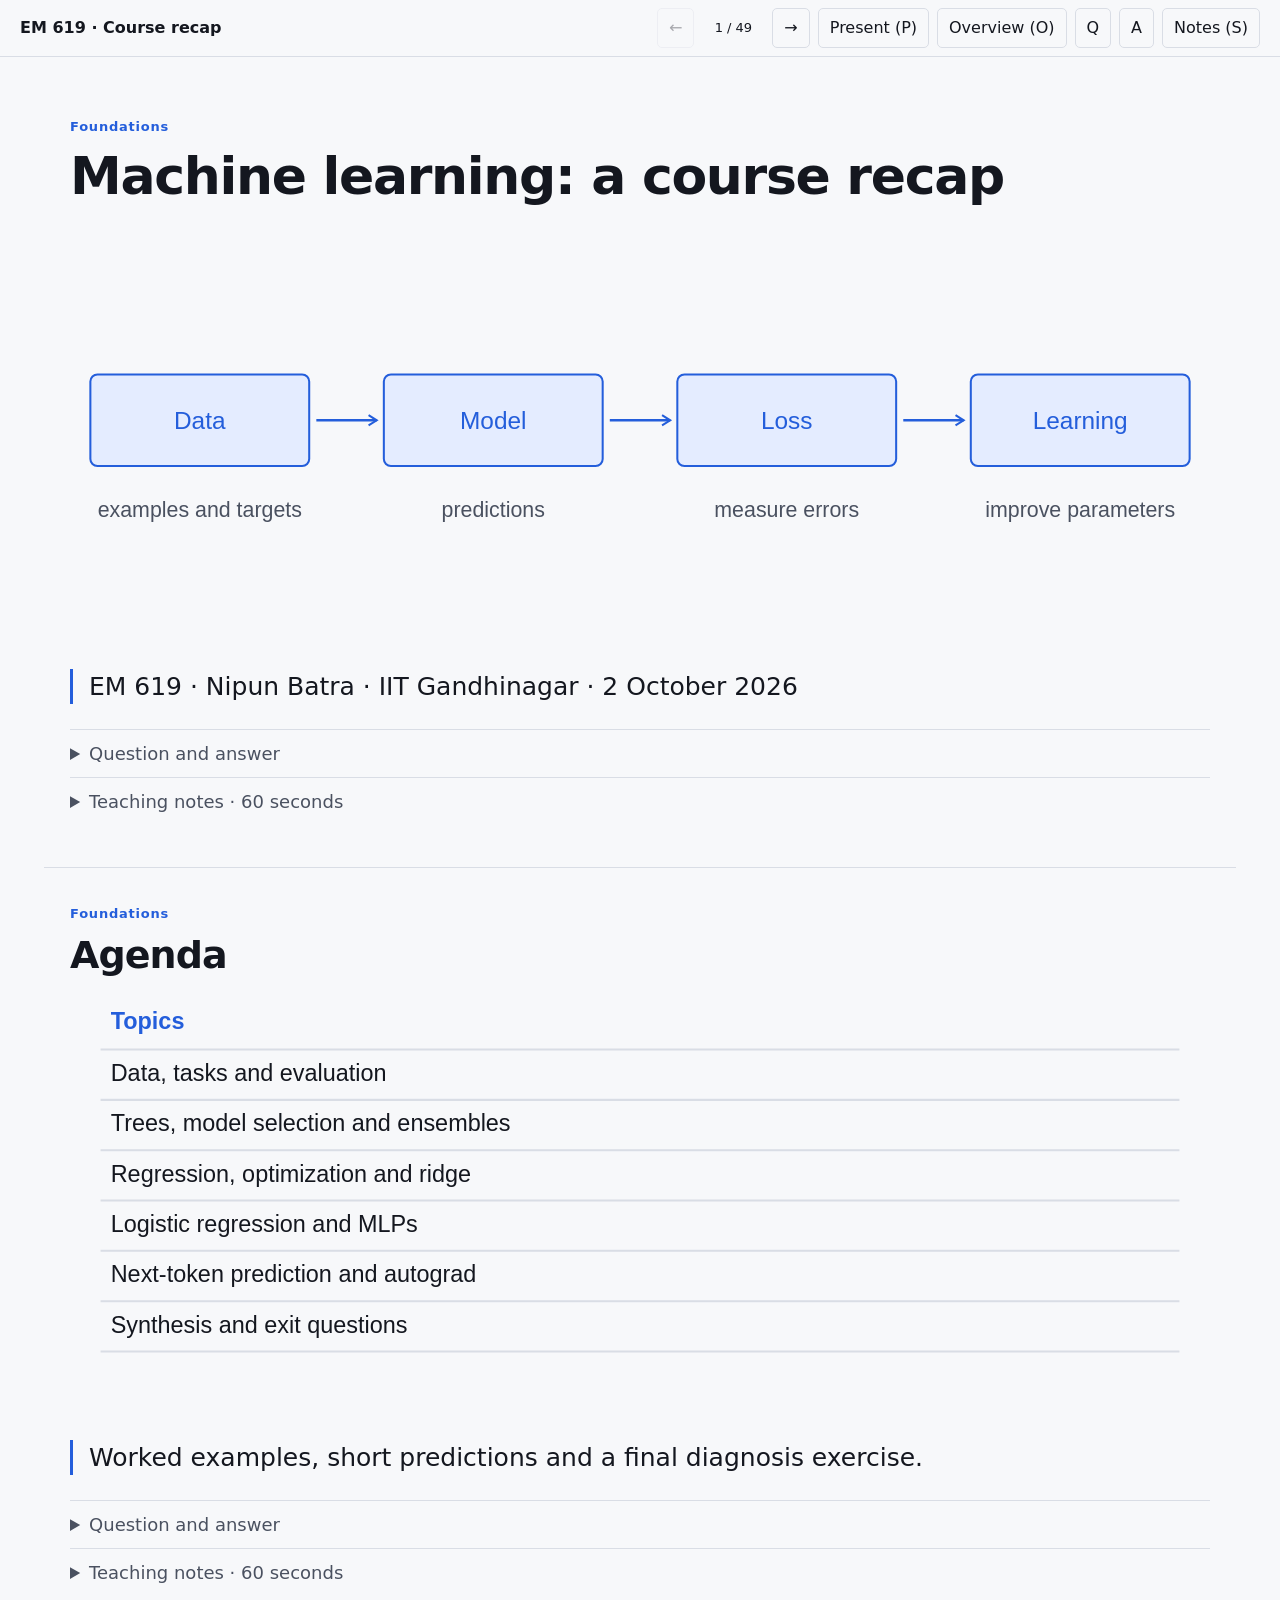
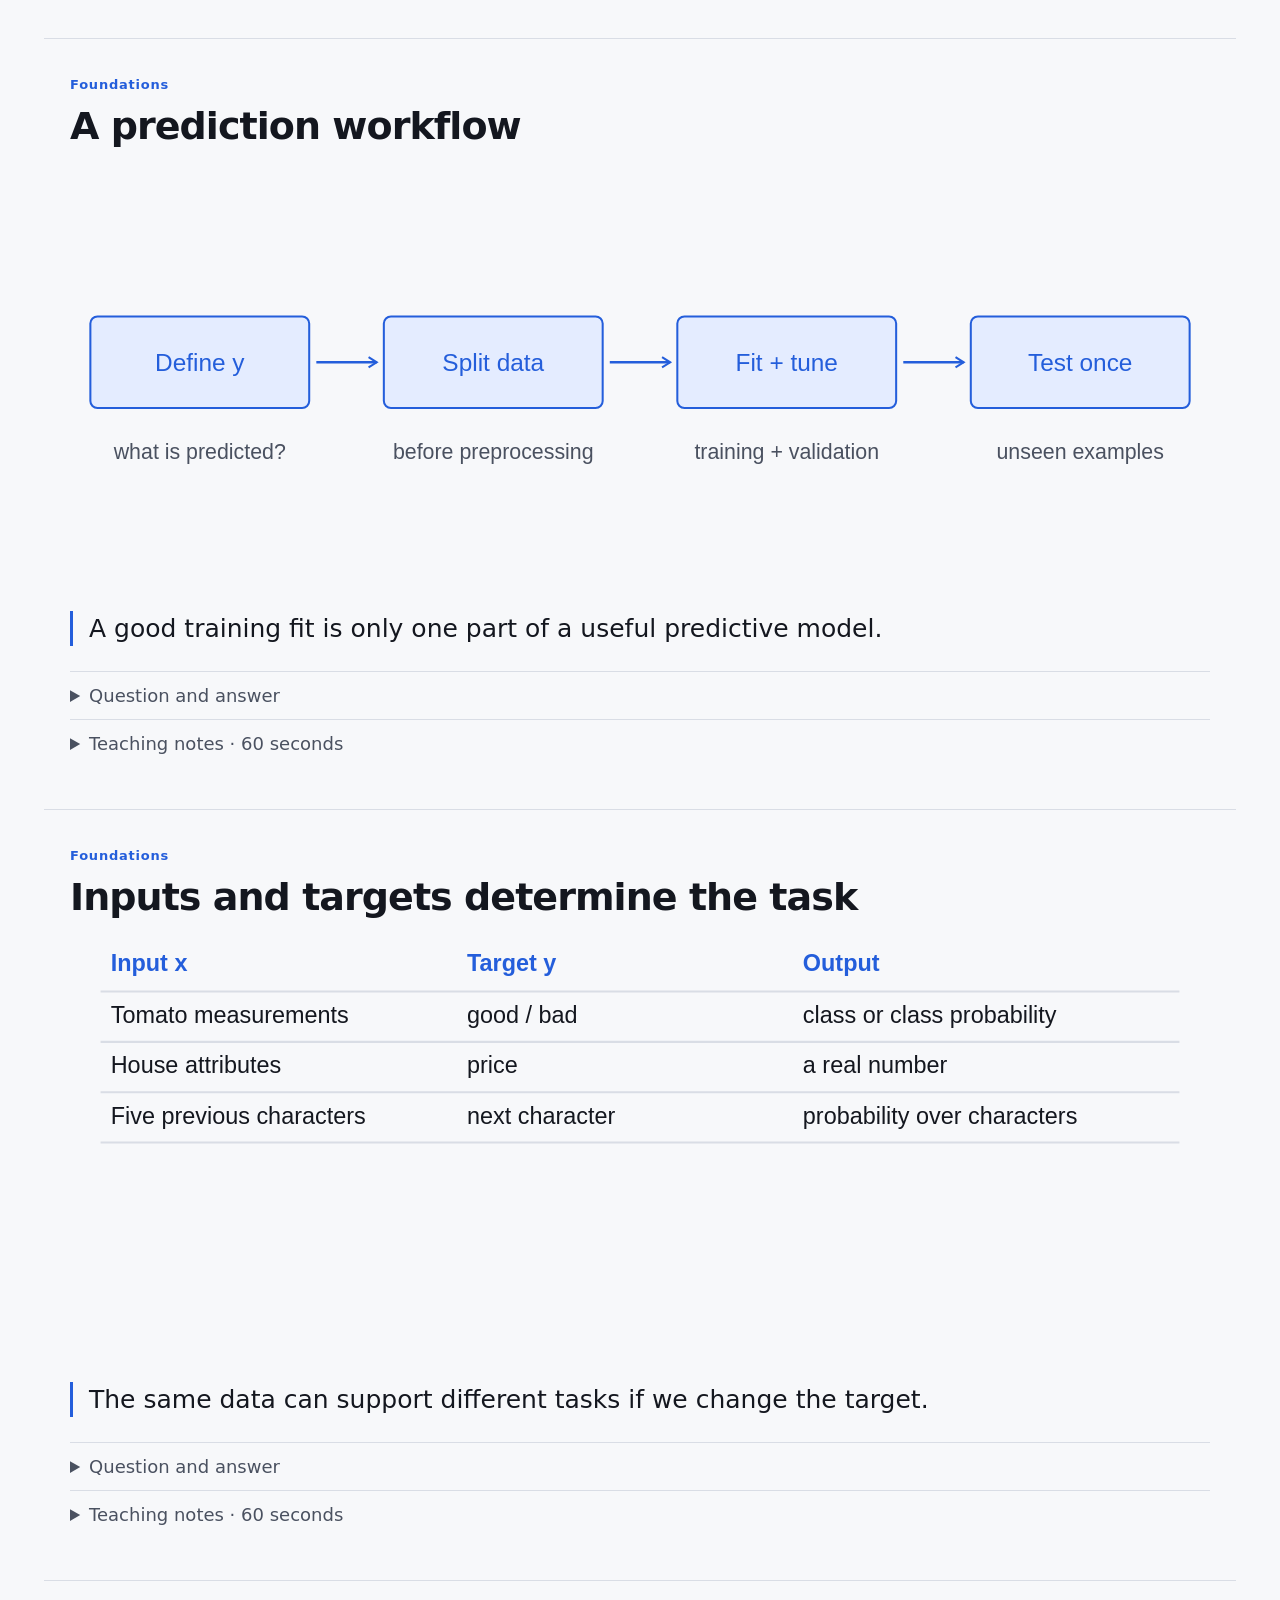
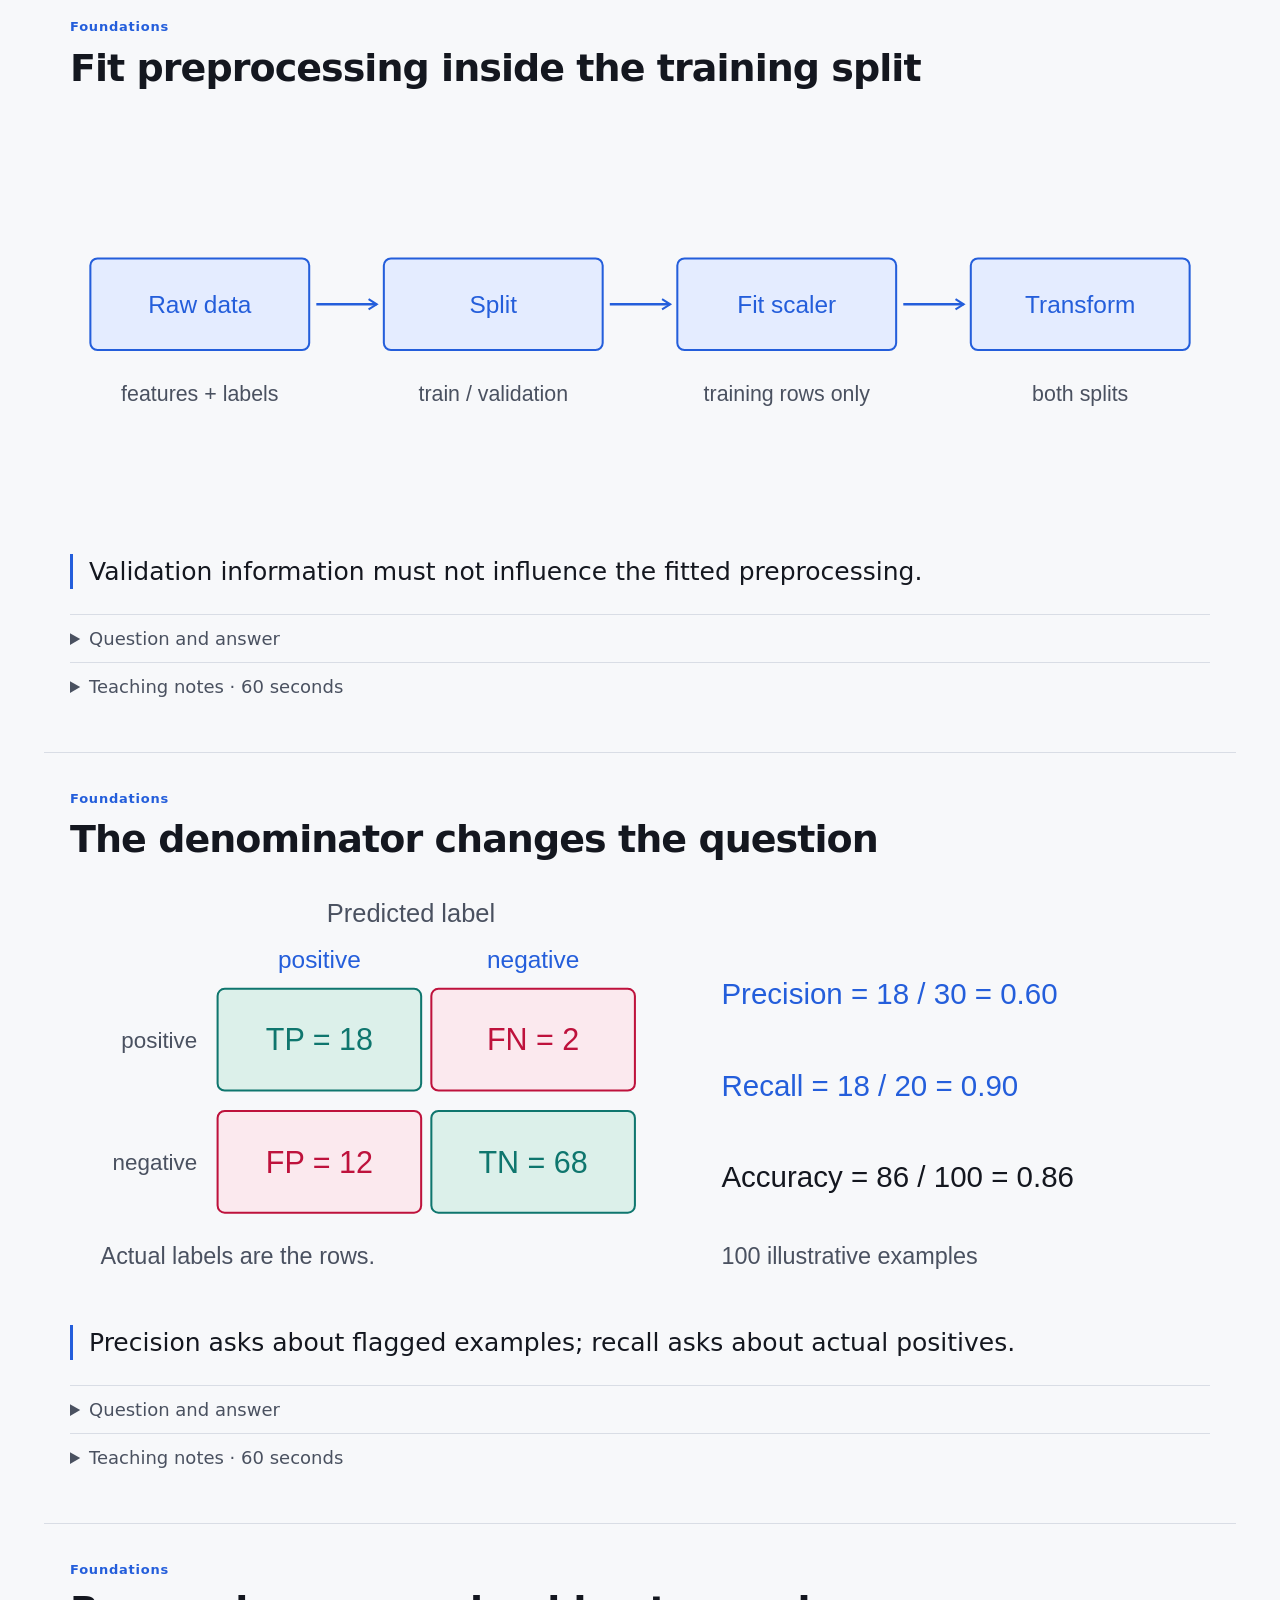
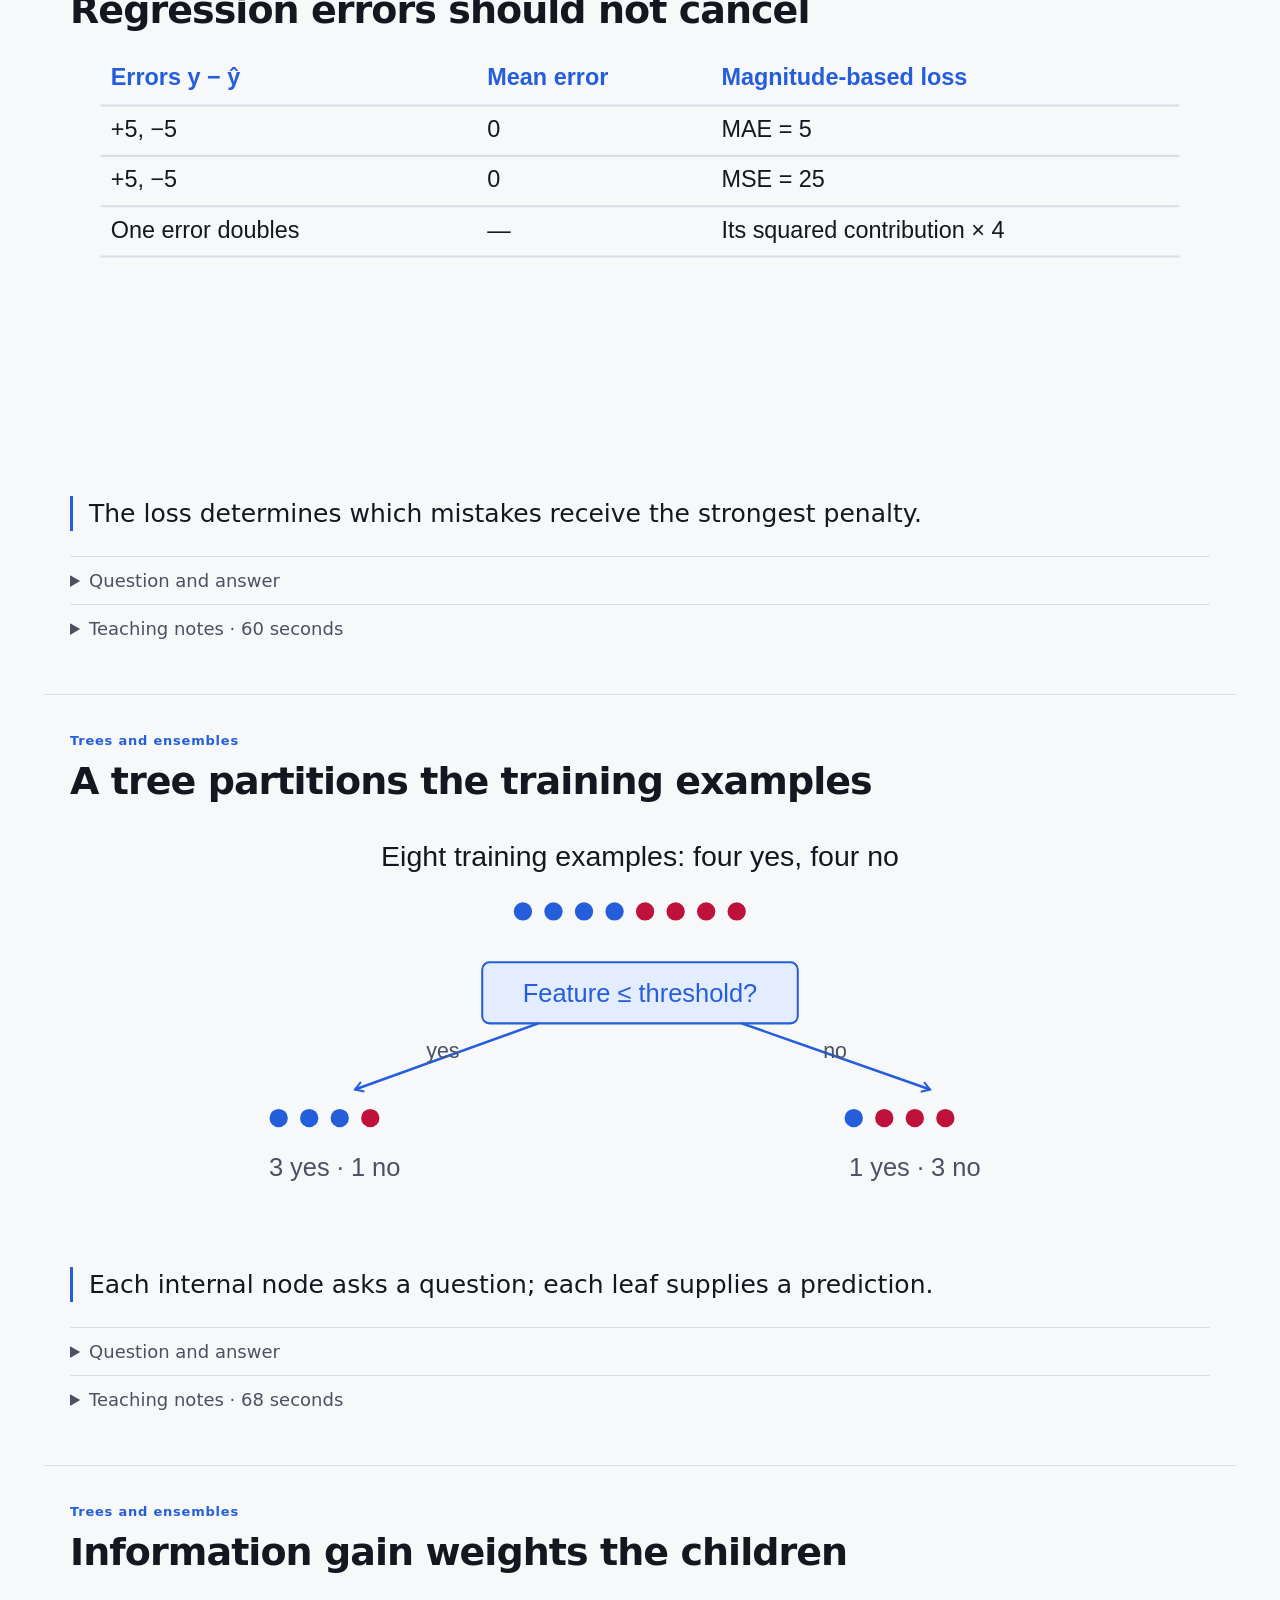
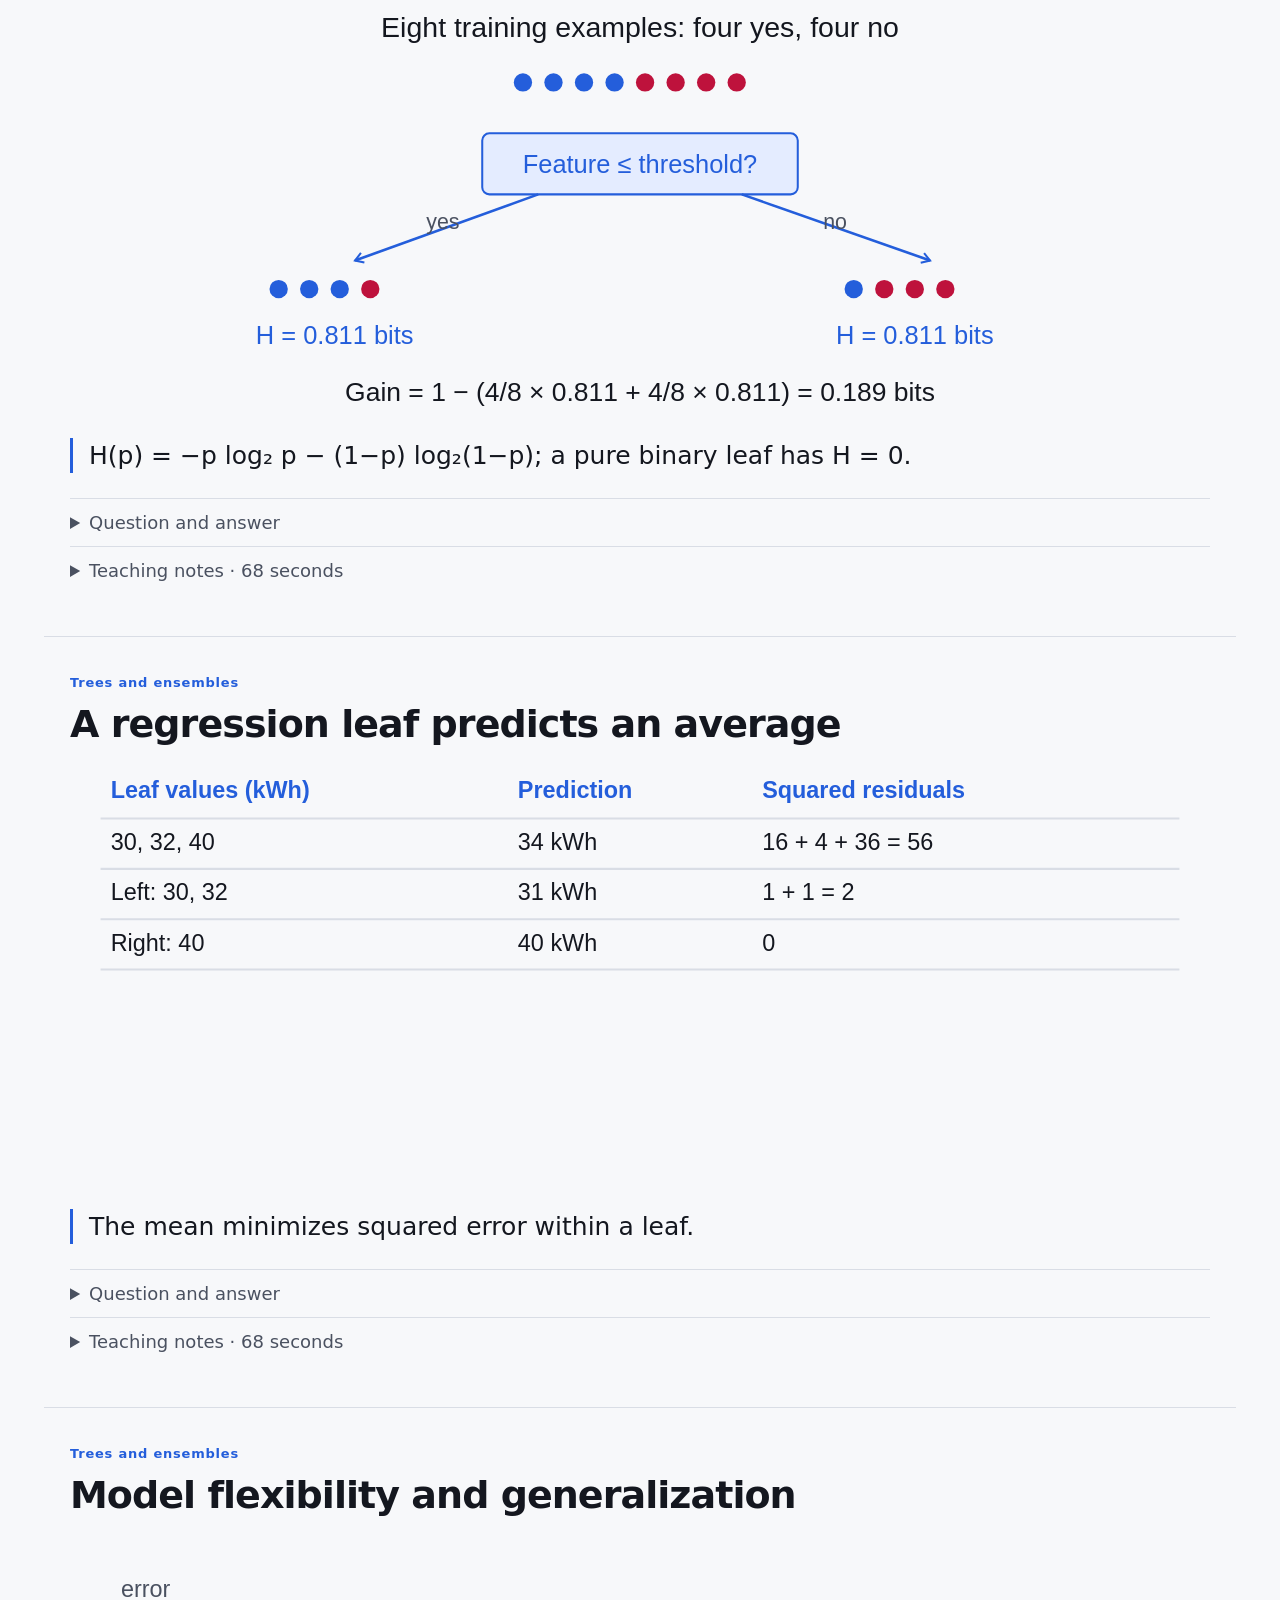
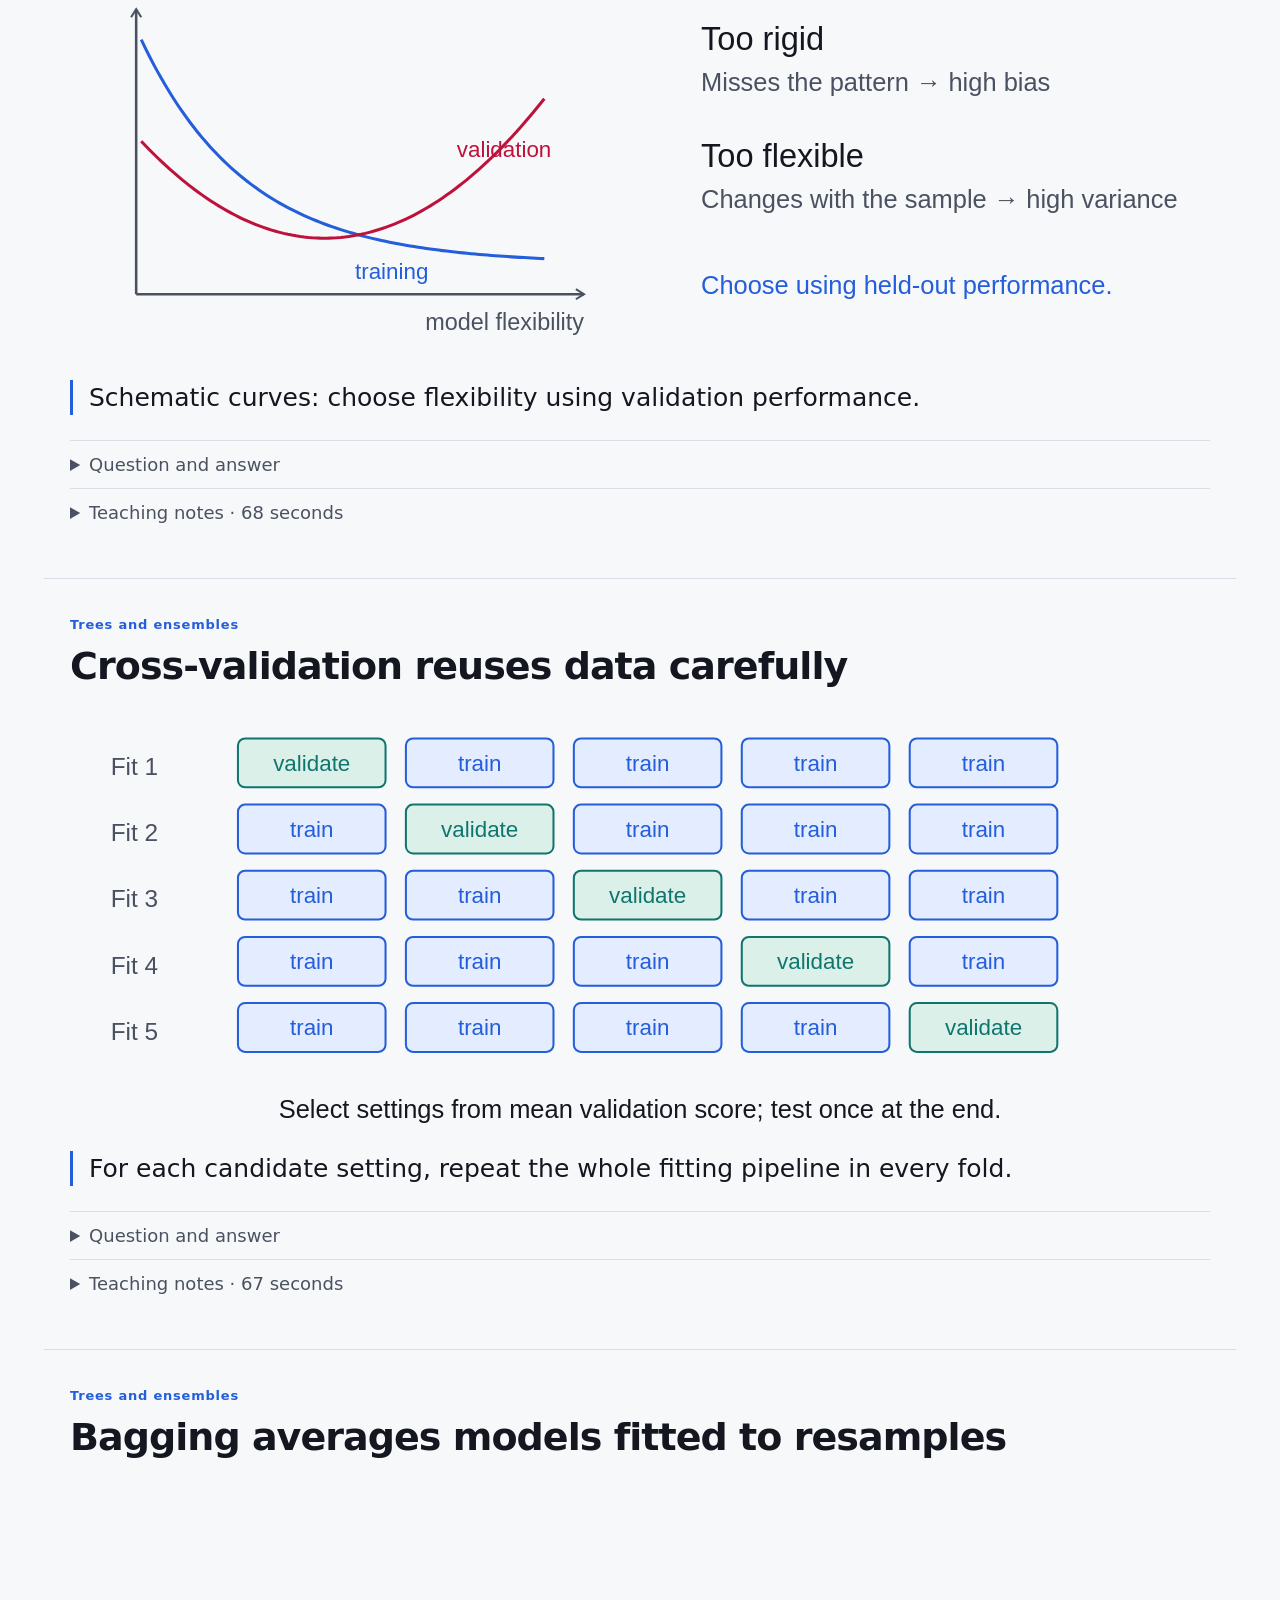
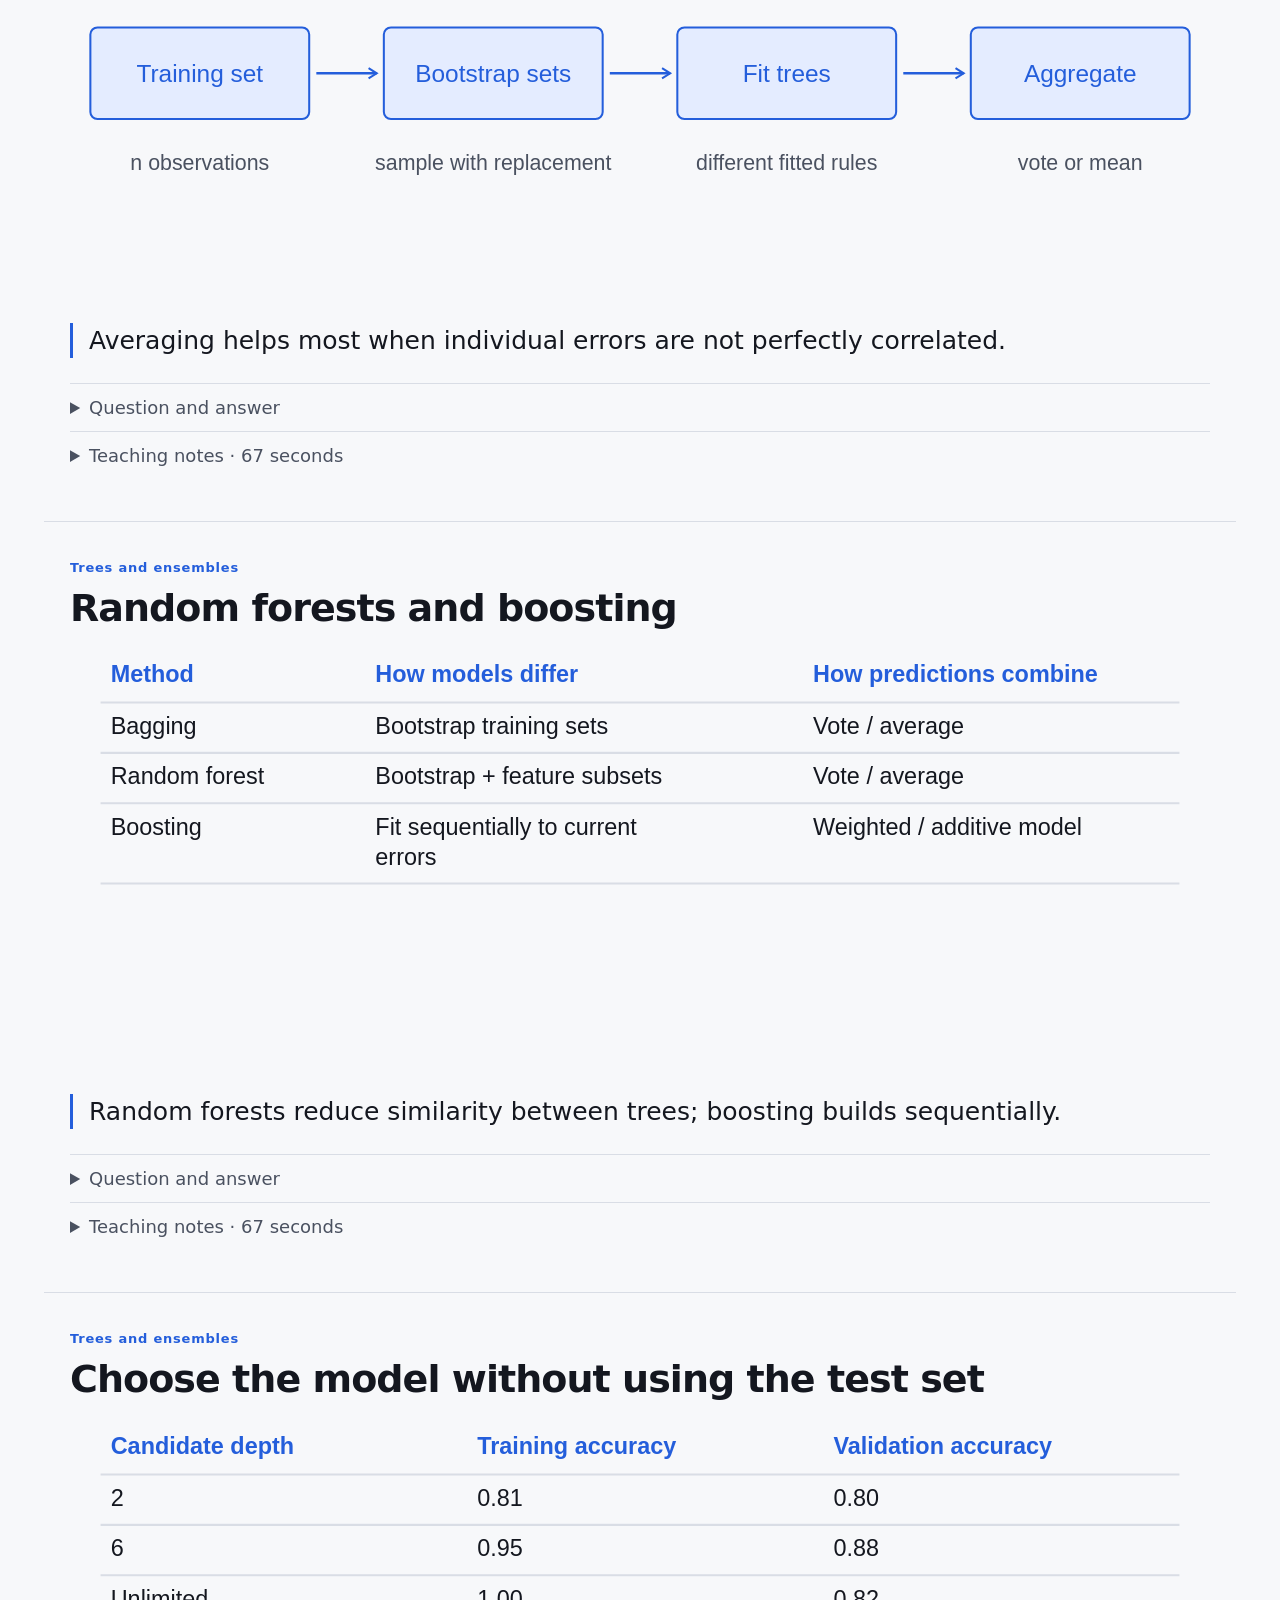
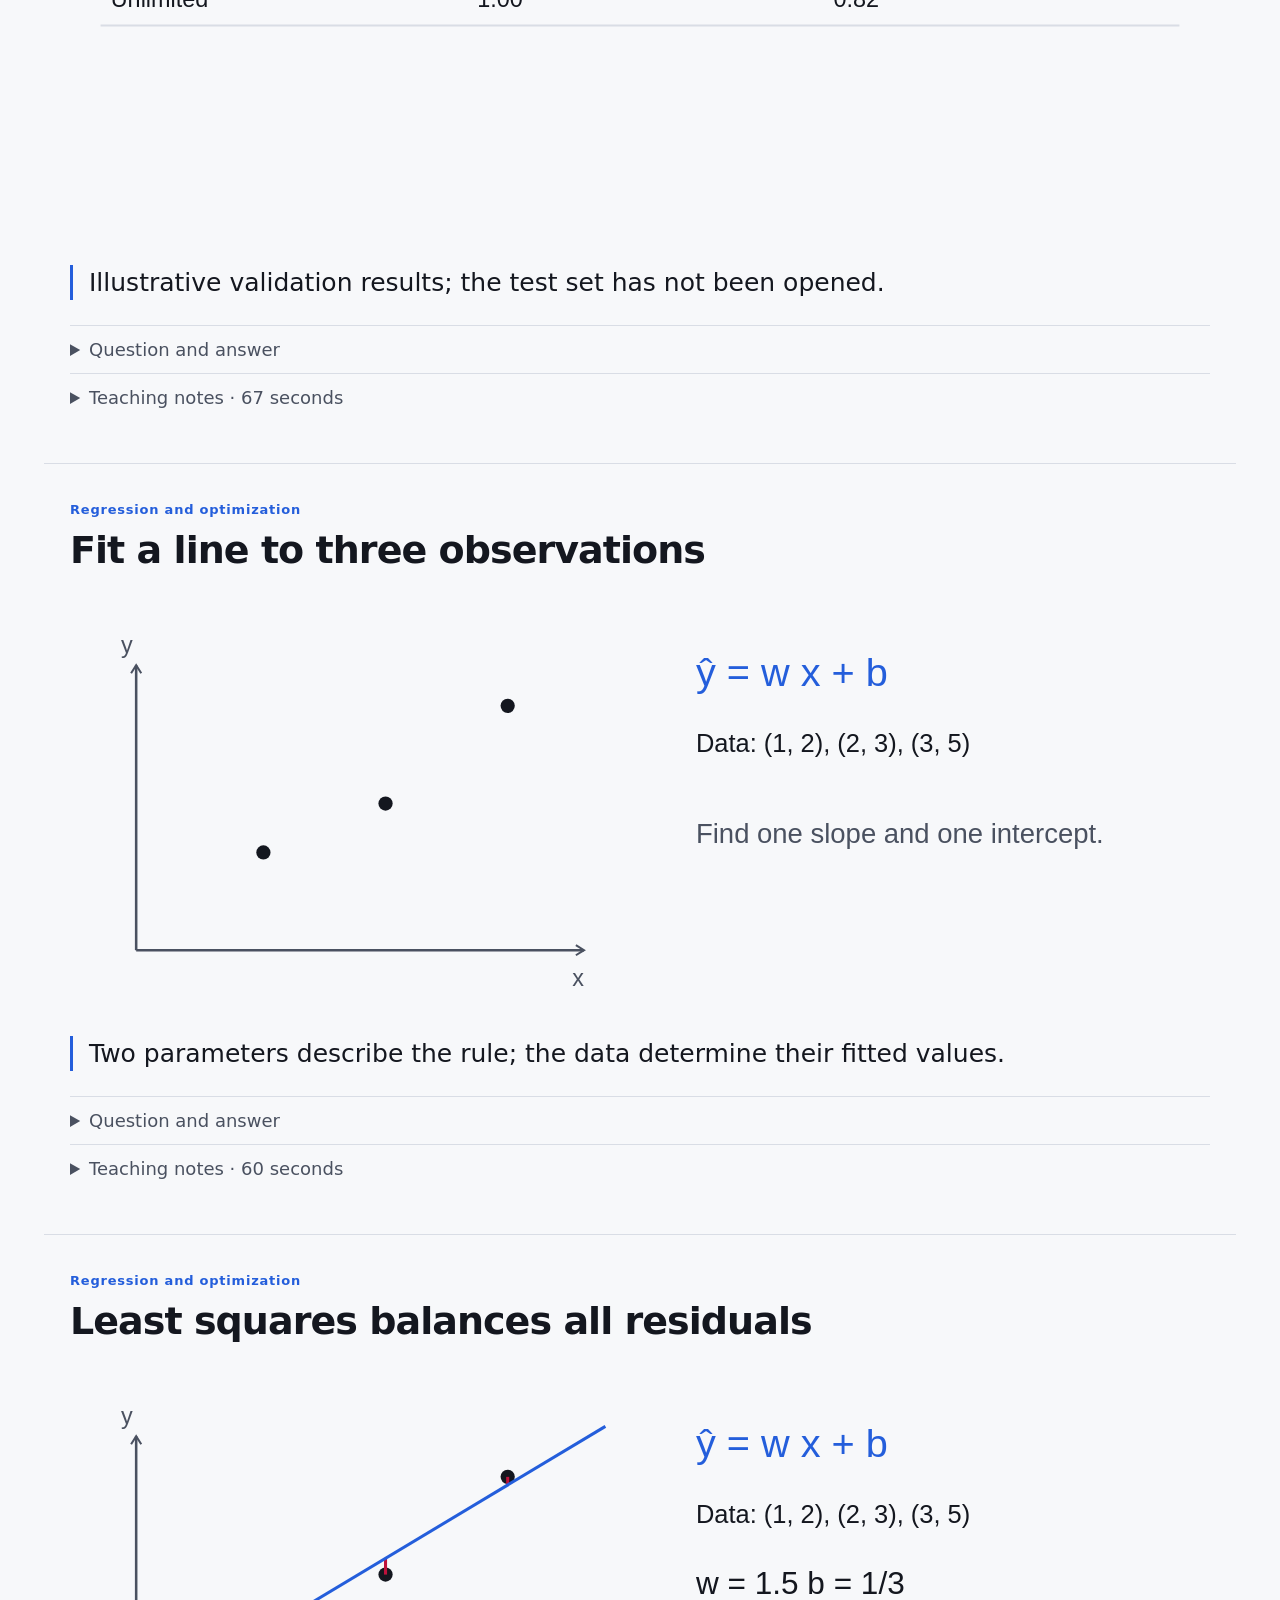
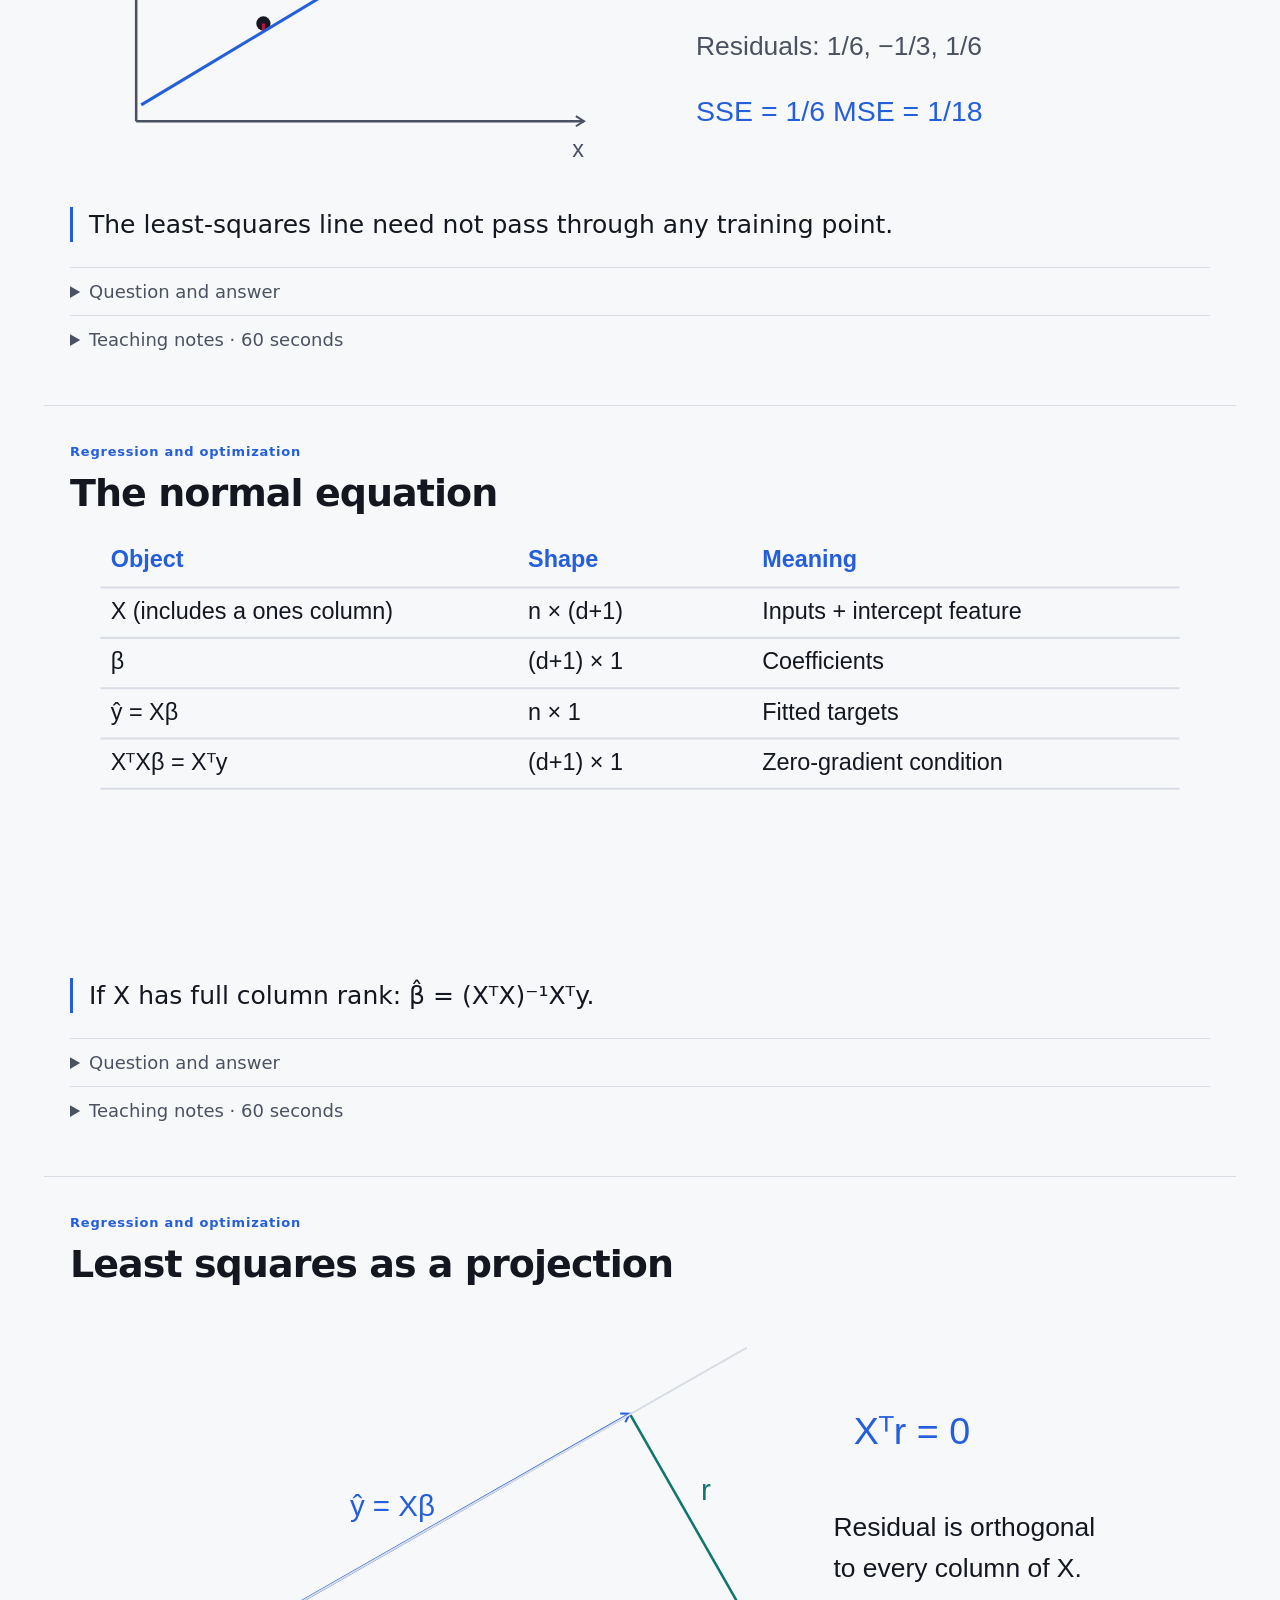
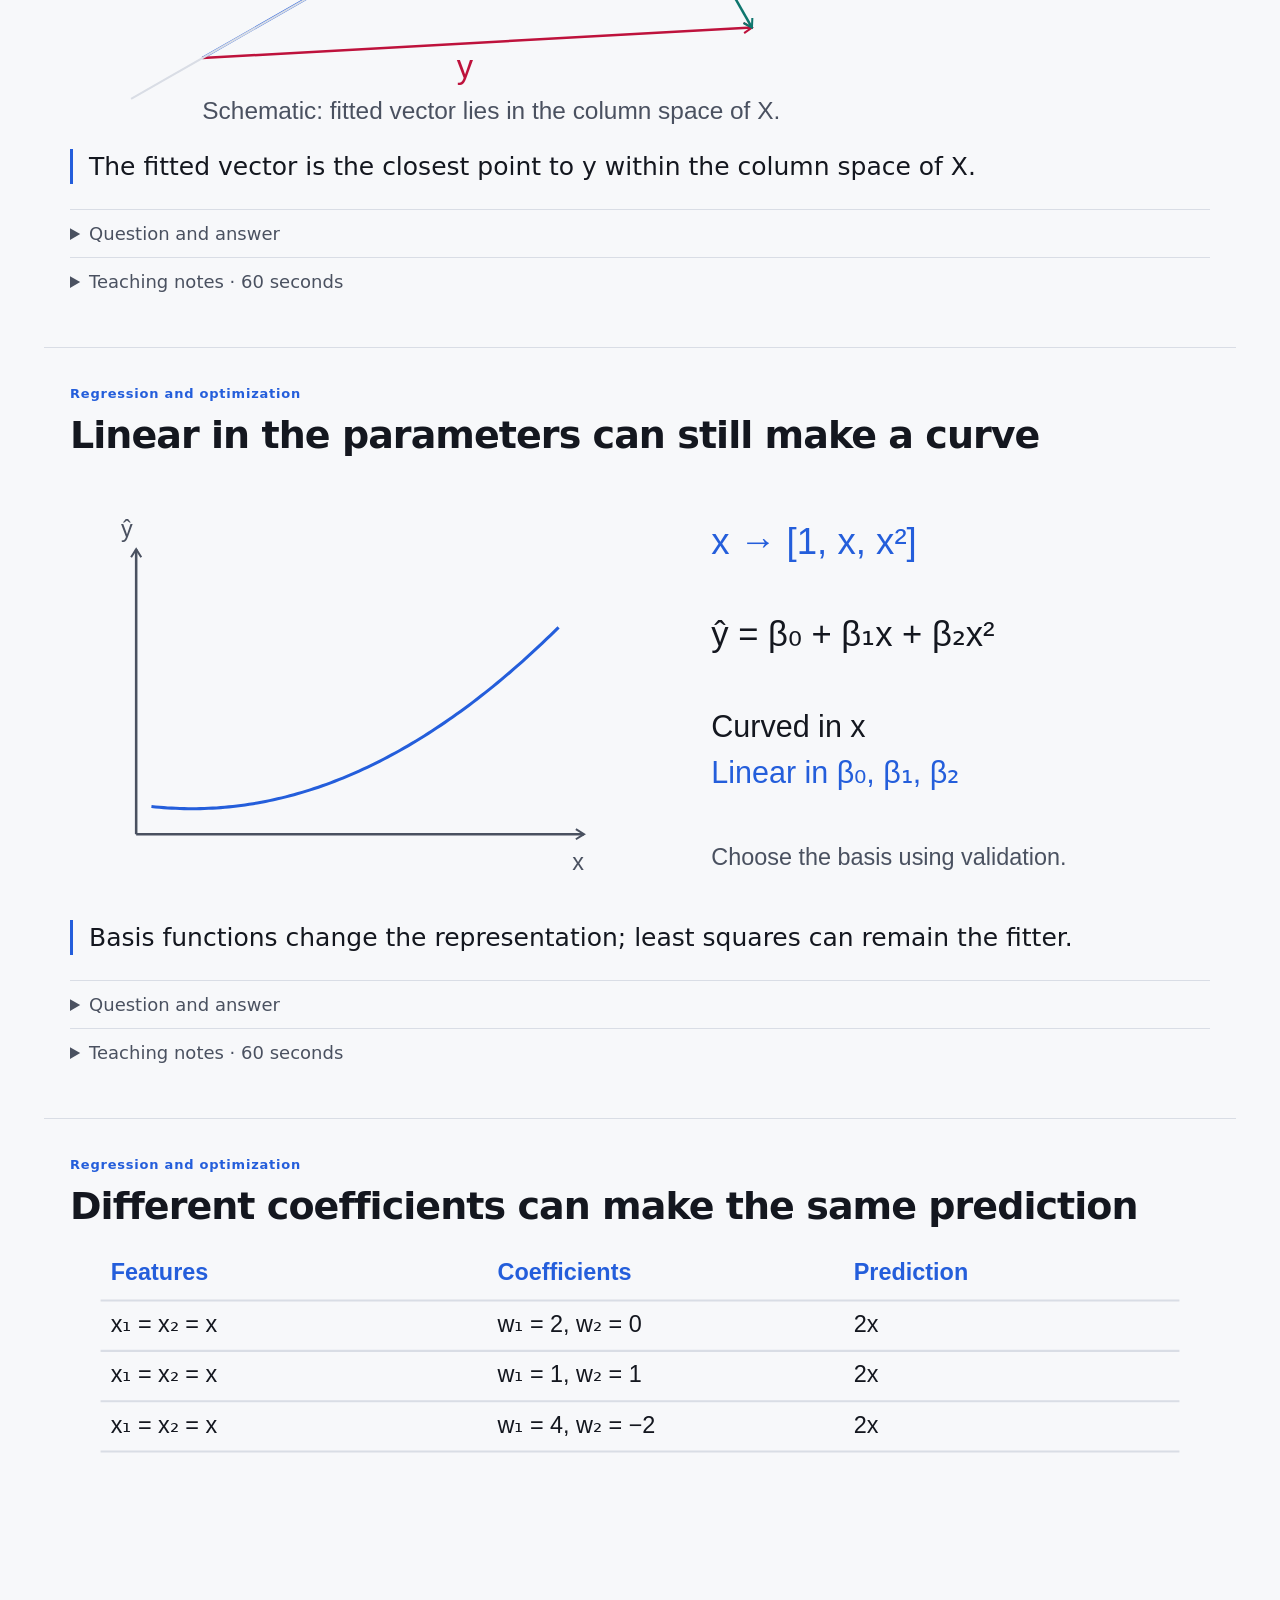
==== commit bc732496: "Simplify recap agenda and remove displayed timings" ====
--- a/lectures/recap/index.html
+++ b/lectures/recap/index.html
@@ -2,7 +2,7 @@
 @media(max-width:760px){.toolbar{padding:8px;gap:4px;flex-wrap:wrap}.brand{font-size:13px}.toolbar button{font-size:12px;padding:6px}.stage{padding:5px}.slide{padding:30px 15px}.eyebrow{font-size:11px}h1{font-size:34px}h2{font-size:29px}.idea{font-size:21px}.visual{overflow-x:auto}.visual svg{min-width:660px}.reading{font-size:17px}.demo{flex-wrap:wrap}.demo button{font-size:16px}#dialog-body{font-size:18px}dialog{padding:18px}}
 @media(prefers-reduced-motion:reduce){*{scroll-behavior:auto!important;transition:none!important}}
 @media print{@page{size:1280px 720px;margin:0}.toolbar,footer,dialog,.reading,.demo,.qbox{display:none!important}html,body{margin:0;background:var(--paper);overflow:visible!important}.stage,.present .stage{position:static;transform:none;max-width:none;width:1280px;height:auto;padding:0}.slide,.present .slide{display:flex!important;position:relative;flex-direction:column;width:1280px;height:720px;padding:38px 46px 36px;border:0;break-after:page;break-inside:avoid}.visual,.present .visual{flex:1;min-height:0;display:flex;align-items:center;margin:18px 0 4px}.visual svg{max-height:455px;min-width:0}.idea{font-size:24px;margin:13px 0 12px}.slide-number{display:block;position:absolute;right:48px;bottom:12px;font-size:12px;color:var(--muted)}h2{font-size:39px}.title h1{font-size:56px;max-width:23ch}.title .visual{max-height:330px;margin-top:45px}.title .idea{margin-top:auto}.generation-muted{opacity:1}}
-</style></head><body><nav class="toolbar" aria-label="Presentation controls"><span class="brand">EM 619 · Course recap</span><button id="prev" aria-label="Previous slide">←</button><span class="counter" id="counter"></span><button id="next" aria-label="Next slide">→</button><button id="present">Present (P)</button><button id="overview">Overview (O)</button><button id="question">Q</button><button id="answer">A</button><button id="notes">Notes (S)</button></nav><main class="stage"><section class="slide title" id="title" aria-labelledby="h-title"><header><p class="eyebrow">Foundations</p><h1 id="h-title">Machine learning: a course recap</h1></header><div class="visual"><svg xmlns="http://www.w3.org/2000/svg" viewBox="0 0 1120 410" role="img" aria-label="Machine learning: a course recap" style="font-family:Avenir Next,Segoe UI,sans-serif"><rect x="20.0" y="140" width="215.0" height="90" rx="7" fill="#E4ECFF" stroke="#245EDB" stroke-width="2"/><text x="127.5" y="193.4" font-size="24" fill="#245EDB" text-anchor="middle" font-weight="500">Data</text><line x1="242.0" y1="185" x2="301.3333333333333" y2="185" stroke="#245EDB" stroke-width="2.5" stroke-dasharray=""/><path d="M 293.3333333333333 180 L 301.3333333333333 185 L 293.3333333333333 190" fill="none" stroke="#245EDB" stroke-width="2" transform="rotate(0.0 301.3333333333333 185)"/><text x="127.5" y="280" font-size="21" fill="#4A5160" text-anchor="middle" font-weight="500">examples and targets</text><rect x="308.3333333333333" y="140" width="215.0" height="90" rx="7" fill="#E4ECFF" stroke="#245EDB" stroke-width="2"/><text x="415.8333333333333" y="193.4" font-size="24" fill="#245EDB" text-anchor="middle" font-weight="500">Model</text><line x1="530.3333333333333" y1="185" x2="589.6666666666666" y2="185" stroke="#245EDB" stroke-width="2.5" stroke-dasharray=""/><path d="M 581.6666666666666 180 L 589.6666666666666 185 L 581.6666666666666 190" fill="none" stroke="#245EDB" stroke-width="2" transform="rotate(0.0 589.6666666666666 185)"/><text x="415.8333333333333" y="280" font-size="21" fill="#4A5160" text-anchor="middle" font-weight="500">predictions</text><rect x="596.6666666666666" y="140" width="215.0" height="90" rx="7" fill="#E4ECFF" stroke="#245EDB" stroke-width="2"/><text x="704.1666666666666" y="193.4" font-size="24" fill="#245EDB" text-anchor="middle" font-weight="500">Loss</text><line x1="818.6666666666666" y1="185" x2="878.0" y2="185" stroke="#245EDB" stroke-width="2.5" stroke-dasharray=""/><path d="M 870.0 180 L 878.0 185 L 870.0 190" fill="none" stroke="#245EDB" stroke-width="2" transform="rotate(0.0 878.0 185)"/><text x="704.1666666666666" y="280" font-size="21" fill="#4A5160" text-anchor="middle" font-weight="500">measure errors</text><rect x="885.0" y="140" width="215.0" height="90" rx="7" fill="#E4ECFF" stroke="#245EDB" stroke-width="2"/><text x="992.5" y="193.4" font-size="24" fill="#245EDB" text-anchor="middle" font-weight="500">Learning</text><text x="992.5" y="280" font-size="21" fill="#4A5160" text-anchor="middle" font-weight="500">improve parameters</text></svg></div><p class="idea">EM 619 · Nipun Batra · IIT Gandhinagar · 2 October 2026</p><p class="qbox">What connects a decision tree, a fitted line and a name generator?</p><div class="reading"><details><summary>Question and answer</summary><p><strong>What connects a decision tree, a fitted line and a name generator?</strong></p><p>All learn a rule from examples, make predictions and need evaluation on data not used to fit or select them.</p></details><details><summary>Teaching notes · 60 seconds</summary><p>Opening cue: ask students to name one model and one mistake to avoid. This is a recap of the dated EM619 class record, including the instructor’s corrections for 23, 26 and 30 September. The architecture of transformers is not assumed.</p><p><a href="https://nipunbatra.github.io/ml-teaching/basics/slides/accuracy-convention-handout.pdf">Original class material</a></p></details></div><span class="slide-number">EM 619 · 1 / 49</span></section><section class="slide " id="route" aria-labelledby="h-route"><header><p class="eyebrow">Foundations</p><h2 id="h-route">Today’s 55-minute route</h2></header><div class="visual"><svg xmlns="http://www.w3.org/2000/svg" viewBox="0 0 1120 410" role="img" aria-label="Today’s 55-minute route" style="font-family:Avenir Next,Segoe UI,sans-serif"><text x="40" y="26.0" font-size="23" fill="#245EDB" text-anchor="start" font-weight="650">Minutes</text><text x="270" y="26.0" font-size="23" fill="#245EDB" text-anchor="start" font-weight="650">Revision focus</text><line x1="30" y1="45.75" x2="1090" y2="45.75" stroke="#D9DDE5" stroke-width="2" stroke-dasharray=""/><text x="40" y="76.75" font-size="23" fill="#14171F" text-anchor="start" font-weight="500">0–7</text><text x="270" y="76.75" font-size="23" fill="#14171F" text-anchor="start" font-weight="500">Data, tasks and evaluation</text><line x1="30" y1="95.19" x2="1090" y2="95.19" stroke="#D9DDE5" stroke-width="2" stroke-dasharray=""/><text x="40" y="126.19" font-size="23" fill="#14171F" text-anchor="start" font-weight="500">7–16</text><text x="270" y="126.19" font-size="23" fill="#14171F" text-anchor="start" font-weight="500">Trees, model selection and ensembles</text><line x1="30" y1="144.63" x2="1090" y2="144.63" stroke="#D9DDE5" stroke-width="2" stroke-dasharray=""/><text x="40" y="175.63" font-size="23" fill="#14171F" text-anchor="start" font-weight="500">16–28</text><text x="270" y="175.63" font-size="23" fill="#14171F" text-anchor="start" font-weight="500">Regression, optimization and ridge</text><line x1="30" y1="194.07" x2="1090" y2="194.07" stroke="#D9DDE5" stroke-width="2" stroke-dasharray=""/><text x="40" y="225.07" font-size="23" fill="#14171F" text-anchor="start" font-weight="500">28–39</text><text x="270" y="225.07" font-size="23" fill="#14171F" text-anchor="start" font-weight="500">Logistic regression and MLPs</text><line x1="30" y1="243.51" x2="1090" y2="243.51" stroke="#D9DDE5" stroke-width="2" stroke-dasharray=""/><text x="40" y="274.51" font-size="23" fill="#14171F" text-anchor="start" font-weight="500">39–51</text><text x="270" y="274.51" font-size="23" fill="#14171F" text-anchor="start" font-weight="500">Next-token prediction and autograd</text><line x1="30" y1="292.95" x2="1090" y2="292.95" stroke="#D9DDE5" stroke-width="2" stroke-dasharray=""/><text x="40" y="323.95" font-size="23" fill="#14171F" text-anchor="start" font-weight="500">51–55</text><text x="270" y="323.95" font-size="23" fill="#14171F" text-anchor="start" font-weight="500">Synthesis and exit questions</text><line x1="30" y1="342.39" x2="1090" y2="342.39" stroke="#D9DDE5" stroke-width="2" stroke-dasharray=""/></svg></div><p class="idea">Worked examples, short predictions and a final diagnosis exercise.</p><p class="qbox">Which part of the course felt like a new subject but reused an old idea?</p><div class="reading"><details><summary>Question and answer</summary><p><strong>Which part of the course felt like a new subject but reused an old idea?</strong></p><p>Next-character generation reused multiclass classification; autograd reused the chain rule.</p></details><details><summary>Teaching notes · 60 seconds</summary><p>The 55 minutes include questions and demonstrations, but not playback of the linked revision videos. For 50 minutes, shorten pauses on the geometry, ensembles and parameter-count examples. For 60 minutes, add five minutes to the exit discussion.</p><p><a href="https://nipunbatra.github.io/ml-teaching/basics/slides/accuracy-convention-handout.pdf">Original class material</a></p></details></div><span class="slide-number">EM 619 · 2 / 49</span></section><section class="slide " id="workflow" aria-labelledby="h-workflow"><header><p class="eyebrow">Foundations</p><h2 id="h-workflow">A prediction workflow</h2></header><div class="visual"><svg xmlns="http://www.w3.org/2000/svg" viewBox="0 0 1120 410" role="img" aria-label="A prediction workflow" style="font-family:Avenir Next,Segoe UI,sans-serif"><rect x="20.0" y="140" width="215.0" height="90" rx="7" fill="#E4ECFF" stroke="#245EDB" stroke-width="2"/><text x="127.5" y="193.4" font-size="24" fill="#245EDB" text-anchor="middle" font-weight="500">Define y</text><line x1="242.0" y1="185" x2="301.3333333333333" y2="185" stroke="#245EDB" stroke-width="2.5" stroke-dasharray=""/><path d="M 293.3333333333333 180 L 301.3333333333333 185 L 293.3333333333333 190" fill="none" stroke="#245EDB" stroke-width="2" transform="rotate(0.0 301.3333333333333 185)"/><text x="127.5" y="280" font-size="21" fill="#4A5160" text-anchor="middle" font-weight="500">what is predicted?</text><rect x="308.3333333333333" y="140" width="215.0" height="90" rx="7" fill="#E4ECFF" stroke="#245EDB" stroke-width="2"/><text x="415.8333333333333" y="193.4" font-size="24" fill="#245EDB" text-anchor="middle" font-weight="500">Split data</text><line x1="530.3333333333333" y1="185" x2="589.6666666666666" y2="185" stroke="#245EDB" stroke-width="2.5" stroke-dasharray=""/><path d="M 581.6666666666666 180 L 589.6666666666666 185 L 581.6666666666666 190" fill="none" stroke="#245EDB" stroke-width="2" transform="rotate(0.0 589.6666666666666 185)"/><text x="415.8333333333333" y="280" font-size="21" fill="#4A5160" text-anchor="middle" font-weight="500">before preprocessing</text><rect x="596.6666666666666" y="140" width="215.0" height="90" rx="7" fill="#E4ECFF" stroke="#245EDB" stroke-width="2"/><text x="704.1666666666666" y="193.4" font-size="24" fill="#245EDB" text-anchor="middle" font-weight="500">Fit + tune</text><line x1="818.6666666666666" y1="185" x2="878.0" y2="185" stroke="#245EDB" stroke-width="2.5" stroke-dasharray=""/><path d="M 870.0 180 L 878.0 185 L 870.0 190" fill="none" stroke="#245EDB" stroke-width="2" transform="rotate(0.0 878.0 185)"/><text x="704.1666666666666" y="280" font-size="21" fill="#4A5160" text-anchor="middle" font-weight="500">training + validation</text><rect x="885.0" y="140" width="215.0" height="90" rx="7" fill="#E4ECFF" stroke="#245EDB" stroke-width="2"/><text x="992.5" y="193.4" font-size="24" fill="#245EDB" text-anchor="middle" font-weight="500">Test once</text><text x="992.5" y="280" font-size="21" fill="#4A5160" text-anchor="middle" font-weight="500">unseen examples</text></svg></div><p class="idea">A good training fit is only one part of a useful predictive model.</p><p class="qbox">Where do we choose tree depth or the ridge penalty?</p><div class="reading"><details><summary>Question and answer</summary><p><strong>Where do we choose tree depth or the ridge penalty?</strong></p><p>Using validation data or cross-validation within the training set. Reserve the final test set for evaluation.</p></details><details><summary>Teaching notes · 60 seconds</summary><p>Point at the boundary between fit/tune and test. A test score is not an objective to optimize repeatedly. In time-ordered data, preserve the direction of prediction rather than shuffling future observations into training.</p><p><a href="https://nipunbatra.github.io/ml-teaching/basics/slides/accuracy-convention-handout.pdf">Original class material</a></p></details></div><span class="slide-number">EM 619 · 3 / 49</span></section><section class="slide " id="targets" aria-labelledby="h-targets"><header><p class="eyebrow">Foundations</p><h2 id="h-targets">Inputs and targets determine the task</h2></header><div class="visual"><svg xmlns="http://www.w3.org/2000/svg" viewBox="0 0 1120 410" role="img" aria-label="Inputs and targets determine the task" style="font-family:Avenir Next,Segoe UI,sans-serif"><text x="40" y="26.0" font-size="23" fill="#245EDB" text-anchor="start" font-weight="650">Input x</text><text x="390" y="26.0" font-size="23" fill="#245EDB" text-anchor="start" font-weight="650">Target y</text><text x="720" y="26.0" font-size="23" fill="#245EDB" text-anchor="start" font-weight="650">Output</text><line x1="30" y1="45.75" x2="1090" y2="45.75" stroke="#D9DDE5" stroke-width="2" stroke-dasharray=""/><text x="40" y="76.75" font-size="23" fill="#14171F" text-anchor="start" font-weight="500">Tomato measurements</text><text x="390" y="76.75" font-size="23" fill="#14171F" text-anchor="start" font-weight="500">good / bad</text><text x="720" y="76.75" font-size="23" fill="#14171F" text-anchor="start" font-weight="500">class or class probability</text><line x1="30" y1="95.19" x2="1090" y2="95.19" stroke="#D9DDE5" stroke-width="2" stroke-dasharray=""/><text x="40" y="126.19" font-size="23" fill="#14171F" text-anchor="start" font-weight="500">House attributes</text><text x="390" y="126.19" font-size="23" fill="#14171F" text-anchor="start" font-weight="500">price</text><text x="720" y="126.19" font-size="23" fill="#14171F" text-anchor="start" font-weight="500">a real number</text><line x1="30" y1="144.63" x2="1090" y2="144.63" stroke="#D9DDE5" stroke-width="2" stroke-dasharray=""/><text x="40" y="175.63" font-size="23" fill="#14171F" text-anchor="start" font-weight="500">Five previous characters</text><text x="390" y="175.63" font-size="23" fill="#14171F" text-anchor="start" font-weight="500">next character</text><text x="720" y="175.63" font-size="23" fill="#14171F" text-anchor="start" font-weight="500">probability over characters</text><line x1="30" y1="194.07" x2="1090" y2="194.07" stroke="#D9DDE5" stroke-width="2" stroke-dasharray=""/></svg></div><p class="idea">The same data can support different tasks if we change the target.</p><p class="qbox">Is predicting the next character a regression problem?</p><div class="reading"><details><summary>Question and answer</summary><p><strong>Is predicting the next character a regression problem?</strong></p><p>No. The target is a categorical character ID. The model produces one score per vocabulary item.</p></details><details><summary>Teaching notes · 60 seconds</summary><p>Recall classification versus regression before naming any model. The character IDs are category identifiers; distances between their integer values are not a target geometry. The names example returns later.</p><p><a href="https://nipunbatra.github.io/ml-teaching/basics/slides/accuracy-convention-handout.pdf">Original class material</a></p></details></div><span class="slide-number">EM 619 · 4 / 49</span></section><section class="slide " id="split" aria-labelledby="h-split"><header><p class="eyebrow">Foundations</p><h2 id="h-split">Fit preprocessing inside the training split</h2></header><div class="visual"><svg xmlns="http://www.w3.org/2000/svg" viewBox="0 0 1120 410" role="img" aria-label="Fit preprocessing inside the training split" style="font-family:Avenir Next,Segoe UI,sans-serif"><rect x="20.0" y="140" width="215.0" height="90" rx="7" fill="#E4ECFF" stroke="#245EDB" stroke-width="2"/><text x="127.5" y="193.4" font-size="24" fill="#245EDB" text-anchor="middle" font-weight="500">Raw data</text><line x1="242.0" y1="185" x2="301.3333333333333" y2="185" stroke="#245EDB" stroke-width="2.5" stroke-dasharray=""/><path d="M 293.3333333333333 180 L 301.3333333333333 185 L 293.3333333333333 190" fill="none" stroke="#245EDB" stroke-width="2" transform="rotate(0.0 301.3333333333333 185)"/><text x="127.5" y="280" font-size="21" fill="#4A5160" text-anchor="middle" font-weight="500">features + labels</text><rect x="308.3333333333333" y="140" width="215.0" height="90" rx="7" fill="#E4ECFF" stroke="#245EDB" stroke-width="2"/><text x="415.8333333333333" y="193.4" font-size="24" fill="#245EDB" text-anchor="middle" font-weight="500">Split</text><line x1="530.3333333333333" y1="185" x2="589.6666666666666" y2="185" stroke="#245EDB" stroke-width="2.5" stroke-dasharray=""/><path d="M 581.6666666666666 180 L 589.6666666666666 185 L 581.6666666666666 190" fill="none" stroke="#245EDB" stroke-width="2" transform="rotate(0.0 589.6666666666666 185)"/><text x="415.8333333333333" y="280" font-size="21" fill="#4A5160" text-anchor="middle" font-weight="500">train / validation</text><rect x="596.6666666666666" y="140" width="215.0" height="90" rx="7" fill="#E4ECFF" stroke="#245EDB" stroke-width="2"/><text x="704.1666666666666" y="193.4" font-size="24" fill="#245EDB" text-anchor="middle" font-weight="500">Fit scaler</text><line x1="818.6666666666666" y1="185" x2="878.0" y2="185" stroke="#245EDB" stroke-width="2.5" stroke-dasharray=""/><path d="M 870.0 180 L 878.0 185 L 870.0 190" fill="none" stroke="#245EDB" stroke-width="2" transform="rotate(0.0 878.0 185)"/><text x="704.1666666666666" y="280" font-size="21" fill="#4A5160" text-anchor="middle" font-weight="500">training rows only</text><rect x="885.0" y="140" width="215.0" height="90" rx="7" fill="#E4ECFF" stroke="#245EDB" stroke-width="2"/><text x="992.5" y="193.4" font-size="24" fill="#245EDB" text-anchor="middle" font-weight="500">Transform</text><text x="992.5" y="280" font-size="21" fill="#4A5160" text-anchor="middle" font-weight="500">both splits</text></svg></div><p class="idea">Validation information must not influence the fitted preprocessing.</p><p class="qbox">Can we compute a feature mean from all rows before cross-validation?</p><div class="reading"><details><summary>Question and answer</summary><p><strong>Can we compute a feature mean from all rows before cross-validation?</strong></p><p>No. Fit the mean separately on each fold’s training rows, then transform that fold’s validation rows.</p></details><details><summary>Teaching notes · 60 seconds</summary><p>Use the ML-V2 Short as the optional revision link. The same rule applies to imputation and learned feature selection. Explain leakage as an information path, not merely a coding convention.</p><p><a href="https://nipunbatra.github.io/ml-teaching/basics/slides/accuracy-convention-handout.pdf">Original class material</a></p></details></div><span class="slide-number">EM 619 · 5 / 49</span></section><section class="slide " id="metrics" aria-labelledby="h-metrics"><header><p class="eyebrow">Foundations</p><h2 id="h-metrics">The denominator changes the question</h2></header><div class="visual"><svg xmlns="http://www.w3.org/2000/svg" viewBox="0 0 1120 410" role="img" aria-label="The denominator changes the question" style="font-family:Avenir Next,Segoe UI,sans-serif"><text x="335" y="34" font-size="25" fill="#4A5160" text-anchor="middle" font-weight="500">Predicted label</text><text x="245" y="80" font-size="24" fill="#245EDB" text-anchor="middle" font-weight="500">positive</text><text x="455" y="80" font-size="24" fill="#245EDB" text-anchor="middle" font-weight="500">negative</text><rect x="145" y="100" width="200" height="100" rx="7" fill="#DCF0EA" stroke="#0F766E" stroke-width="2"/><text x="245.0" y="160.5" font-size="30" fill="#0F766E" text-anchor="middle" font-weight="500">TP = 18</text><rect x="355" y="100" width="200" height="100" rx="7" fill="#FBE9EE" stroke="#BE123C" stroke-width="2"/><text x="455.0" y="160.5" font-size="30" fill="#BE123C" text-anchor="middle" font-weight="500">FN = 2</text><rect x="145" y="220" width="200" height="100" rx="7" fill="#FBE9EE" stroke="#BE123C" stroke-width="2"/><text x="245.0" y="280.5" font-size="30" fill="#BE123C" text-anchor="middle" font-weight="500">FP = 12</text><rect x="355" y="220" width="200" height="100" rx="7" fill="#DCF0EA" stroke="#0F766E" stroke-width="2"/><text x="455.0" y="280.5" font-size="30" fill="#0F766E" text-anchor="middle" font-weight="500">TN = 68</text><text x="125" y="158" font-size="22" fill="#4A5160" text-anchor="end" font-weight="500">positive</text><text x="125" y="278" font-size="22" fill="#4A5160" text-anchor="end" font-weight="500">negative</text><text x="30" y="370" font-size="23" fill="#4A5160" text-anchor="start" font-weight="500">Actual labels are the rows.</text><text x="640" y="115" font-size="29" fill="#245EDB" text-anchor="start" font-weight="500">Precision = 18 / 30 = 0.60</text><text x="640" y="205" font-size="29" fill="#245EDB" text-anchor="start" font-weight="500">Recall = 18 / 20 = 0.90</text><text x="640" y="295" font-size="29" fill="#14171F" text-anchor="start" font-weight="500">Accuracy = 86 / 100 = 0.86</text><text x="640" y="370" font-size="23" fill="#4A5160" text-anchor="start" font-weight="500">100 illustrative examples</text></svg></div><p class="idea">Precision asks about flagged examples; recall asks about actual positives.</p><p class="qbox">If missing a positive is costly, which metric deserves close attention?</p><div class="reading"><details><summary>Question and answer</summary><p><strong>If missing a positive is costly, which metric deserves close attention?</strong></p><p>Recall. Here 18 of 20 actual positives are found, so recall is 0.90. Precision is 18 of 30 flags, or 0.60.</p></details><details><summary>Teaching notes · 60 seconds</summary><p>Authored 100-example confusion matrix. Ask students for the two denominators before revealing the answer. Accuracy is 86%; a model’s usefulness also depends on the costs and prevalence of the two error types.</p><p><a href="https://nipunbatra.github.io/ml-teaching/basics/slides/accuracy-convention-handout.pdf">Original class material</a></p></details></div><span class="slide-number">EM 619 · 6 / 49</span></section><section class="slide " id="residuals" aria-labelledby="h-residuals"><header><p class="eyebrow">Foundations</p><h2 id="h-residuals">Regression errors should not cancel</h2></header><div class="visual"><svg xmlns="http://www.w3.org/2000/svg" viewBox="0 0 1120 410" role="img" aria-label="Regression errors should not cancel" style="font-family:Avenir Next,Segoe UI,sans-serif"><text x="40" y="26.0" font-size="23" fill="#245EDB" text-anchor="start" font-weight="650">Errors y − ŷ</text><text x="410" y="26.0" font-size="23" fill="#245EDB" text-anchor="start" font-weight="650">Mean error</text><text x="640" y="26.0" font-size="23" fill="#245EDB" text-anchor="start" font-weight="650">Magnitude-based loss</text><line x1="30" y1="45.75" x2="1090" y2="45.75" stroke="#D9DDE5" stroke-width="2" stroke-dasharray=""/><text x="40" y="76.75" font-size="23" fill="#14171F" text-anchor="start" font-weight="500">+5, −5</text><text x="410" y="76.75" font-size="23" fill="#14171F" text-anchor="start" font-weight="500">0</text><text x="640" y="76.75" font-size="23" fill="#14171F" text-anchor="start" font-weight="500">MAE = 5</text><line x1="30" y1="95.19" x2="1090" y2="95.19" stroke="#D9DDE5" stroke-width="2" stroke-dasharray=""/><text x="40" y="126.19" font-size="23" fill="#14171F" text-anchor="start" font-weight="500">+5, −5</text><text x="410" y="126.19" font-size="23" fill="#14171F" text-anchor="start" font-weight="500">0</text><text x="640" y="126.19" font-size="23" fill="#14171F" text-anchor="start" font-weight="500">MSE = 25</text><line x1="30" y1="144.63" x2="1090" y2="144.63" stroke="#D9DDE5" stroke-width="2" stroke-dasharray=""/><text x="40" y="175.63" font-size="23" fill="#14171F" text-anchor="start" font-weight="500">One error doubles</text><text x="410" y="175.63" font-size="23" fill="#14171F" text-anchor="start" font-weight="500">—</text><text x="640" y="175.63" font-size="23" fill="#14171F" text-anchor="start" font-weight="500">Its squared contribution × 4</text><line x1="30" y1="194.07" x2="1090" y2="194.07" stroke="#D9DDE5" stroke-width="2" stroke-dasharray=""/></svg></div><p class="idea">The loss determines which mistakes receive the strongest penalty.</p><p class="qbox">Why does mean signed error fail as a fitting objective?</p><div class="reading"><details><summary>Question and answer</summary><p><strong>Why does mean signed error fail as a fitting objective?</strong></p><p>Overestimates and underestimates can cancel even when every prediction is wrong.</p></details><details><summary>Teaching notes · 60 seconds</summary><p>Keep the distinction between MSE units and RMSE units explicit if asked. Squaring errors makes large residuals more influential. We will reuse squared error for linear regression and a probability-based loss for classification.</p><p><a href="https://nipunbatra.github.io/ml-teaching/basics/slides/accuracy-convention-handout.pdf">Original class material</a></p></details></div><span class="slide-number">EM 619 · 7 / 49</span></section><section class="slide " id="tree" aria-labelledby="h-tree"><header><p class="eyebrow">Trees and ensembles</p><h2 id="h-tree">A tree partitions the training examples</h2></header><div class="visual"><svg xmlns="http://www.w3.org/2000/svg" viewBox="0 0 1120 410" role="img" aria-label="A tree partitions the training examples" style="font-family:Avenir Next,Segoe UI,sans-serif"><text x="560" y="35" font-size="28" fill="#14171F" text-anchor="middle" font-weight="500">Eight training examples: four yes, four no</text><circle cx="445" cy="80" r="9" fill="#245EDB"/><circle cx="475" cy="80" r="9" fill="#245EDB"/><circle cx="505" cy="80" r="9" fill="#245EDB"/><circle cx="535" cy="80" r="9" fill="#245EDB"/><circle cx="565" cy="80" r="9" fill="#BE123C"/><circle cx="595" cy="80" r="9" fill="#BE123C"/><circle cx="625" cy="80" r="9" fill="#BE123C"/><circle cx="655" cy="80" r="9" fill="#BE123C"/><rect x="405" y="130" width="310" height="60" rx="7" fill="#E4ECFF" stroke="#245EDB" stroke-width="2"/><text x="560.0" y="168.75" font-size="25" fill="#245EDB" text-anchor="middle" font-weight="500">Feature ≤ threshold?</text><line x1="460" y1="190" x2="280" y2="255" stroke="#245EDB" stroke-width="2.5" stroke-dasharray=""/><path d="M 272 250 L 280 255 L 272 260" fill="none" stroke="#245EDB" stroke-width="2" transform="rotate(160.14478563067897 280 255)"/><line x1="660" y1="190" x2="845" y2="255" stroke="#245EDB" stroke-width="2.5" stroke-dasharray=""/><path d="M 837 250 L 845 255 L 837 260" fill="none" stroke="#245EDB" stroke-width="2" transform="rotate(19.35899417569472 845 255)"/><text x="350" y="224" font-size="21" fill="#4A5160" text-anchor="start" font-weight="500">yes</text><text x="740" y="224" font-size="21" fill="#4A5160" text-anchor="start" font-weight="500">no</text><circle cx="205" cy="283" r="9" fill="#245EDB"/><circle cx="235" cy="283" r="9" fill="#245EDB"/><circle cx="265" cy="283" r="9" fill="#245EDB"/><circle cx="295" cy="283" r="9" fill="#BE123C"/><circle cx="770" cy="283" r="9" fill="#245EDB"/><circle cx="800" cy="283" r="9" fill="#BE123C"/><circle cx="830" cy="283" r="9" fill="#BE123C"/><circle cx="860" cy="283" r="9" fill="#BE123C"/><text x="260" y="340" font-size="25" fill="#4A5160" text-anchor="middle" font-weight="500">3 yes · 1 no</text><text x="830" y="340" font-size="25" fill="#4A5160" text-anchor="middle" font-weight="500">1 yes · 3 no</text></svg></div><p class="idea">Each internal node asks a question; each leaf supplies a prediction.</p><p class="qbox">What does a classification leaf predict?</p><div class="reading"><details><summary>Question and answer</summary><p><strong>What does a classification leaf predict?</strong></p><p>Commonly the majority class, or empirical class proportions when probabilities are needed.</p></details><details><summary>Teaching notes · 68 seconds</summary><p>The eight points are an authored split example. Do not imply the question is globally optimal. Tree learning greedily compares candidate splits using an impurity reduction at the current node.</p><p><a href="https://nipunbatra.github.io/ml-teaching/supervised/slides/decision-trees.pdf">Original class material</a></p></details></div><span class="slide-number">EM 619 · 8 / 49</span></section><section class="slide " id="gain" aria-labelledby="h-gain"><header><p class="eyebrow">Trees and ensembles</p><h2 id="h-gain">Information gain weights the children</h2></header><div class="visual"><svg xmlns="http://www.w3.org/2000/svg" viewBox="0 0 1120 410" role="img" aria-label="Information gain weights the children" style="font-family:Avenir Next,Segoe UI,sans-serif"><text x="560" y="35" font-size="28" fill="#14171F" text-anchor="middle" font-weight="500">Eight training examples: four yes, four no</text><circle cx="445" cy="80" r="9" fill="#245EDB"/><circle cx="475" cy="80" r="9" fill="#245EDB"/><circle cx="505" cy="80" r="9" fill="#245EDB"/><circle cx="535" cy="80" r="9" fill="#245EDB"/><circle cx="565" cy="80" r="9" fill="#BE123C"/><circle cx="595" cy="80" r="9" fill="#BE123C"/><circle cx="625" cy="80" r="9" fill="#BE123C"/><circle cx="655" cy="80" r="9" fill="#BE123C"/><rect x="405" y="130" width="310" height="60" rx="7" fill="#E4ECFF" stroke="#245EDB" stroke-width="2"/><text x="560.0" y="168.75" font-size="25" fill="#245EDB" text-anchor="middle" font-weight="500">Feature ≤ threshold?</text><line x1="460" y1="190" x2="280" y2="255" stroke="#245EDB" stroke-width="2.5" stroke-dasharray=""/><path d="M 272 250 L 280 255 L 272 260" fill="none" stroke="#245EDB" stroke-width="2" transform="rotate(160.14478563067897 280 255)"/><line x1="660" y1="190" x2="845" y2="255" stroke="#245EDB" stroke-width="2.5" stroke-dasharray=""/><path d="M 837 250 L 845 255 L 837 260" fill="none" stroke="#245EDB" stroke-width="2" transform="rotate(19.35899417569472 845 255)"/><text x="350" y="224" font-size="21" fill="#4A5160" text-anchor="start" font-weight="500">yes</text><text x="740" y="224" font-size="21" fill="#4A5160" text-anchor="start" font-weight="500">no</text><circle cx="205" cy="283" r="9" fill="#245EDB"/><circle cx="235" cy="283" r="9" fill="#245EDB"/><circle cx="265" cy="283" r="9" fill="#245EDB"/><circle cx="295" cy="283" r="9" fill="#BE123C"/><circle cx="770" cy="283" r="9" fill="#245EDB"/><circle cx="800" cy="283" r="9" fill="#BE123C"/><circle cx="830" cy="283" r="9" fill="#BE123C"/><circle cx="860" cy="283" r="9" fill="#BE123C"/><text x="260" y="337" font-size="25" fill="#245EDB" text-anchor="middle" font-weight="500">H = 0.811 bits</text><text x="830" y="337" font-size="25" fill="#245EDB" text-anchor="middle" font-weight="500">H = 0.811 bits</text><text x="560" y="393" font-size="26" fill="#14171F" text-anchor="middle" font-weight="500">Gain = 1 − (4/8 × 0.811 + 4/8 × 0.811) = 0.189 bits</text></svg></div><p class="idea">H(p) = −p log₂ p − (1−p) log₂(1−p); a pure binary leaf has H = 0.</p><p class="qbox">Why weight each child’s entropy by its size?</p><div class="reading"><details><summary>Question and answer</summary><p><strong>Why weight each child’s entropy by its size?</strong></p><p>The expected uncertainty after the split depends on how many examples enter each child.</p></details><details><summary>Teaching notes · 68 seconds</summary><p>Parent p=1/2 gives 1 bit. Each child is 3:1, giving 0.811278 bits, so the information gain is 0.188722 bits. Pause before the subtraction. An unweighted average is only correct when the children have equal size.</p><p><a href="https://nipunbatra.github.io/ml-teaching/supervised/slides/decision-trees.pdf">Original class material</a></p></details></div><span class="slide-number">EM 619 · 9 / 49</span></section><section class="slide " id="tree-regression" aria-labelledby="h-tree-regression"><header><p class="eyebrow">Trees and ensembles</p><h2 id="h-tree-regression">A regression leaf predicts an average</h2></header><div class="visual"><svg xmlns="http://www.w3.org/2000/svg" viewBox="0 0 1120 410" role="img" aria-label="A regression leaf predicts an average" style="font-family:Avenir Next,Segoe UI,sans-serif"><text x="40" y="26.0" font-size="23" fill="#245EDB" text-anchor="start" font-weight="650">Leaf values (kWh)</text><text x="440" y="26.0" font-size="23" fill="#245EDB" text-anchor="start" font-weight="650">Prediction</text><text x="680" y="26.0" font-size="23" fill="#245EDB" text-anchor="start" font-weight="650">Squared residuals</text><line x1="30" y1="45.75" x2="1090" y2="45.75" stroke="#D9DDE5" stroke-width="2" stroke-dasharray=""/><text x="40" y="76.75" font-size="23" fill="#14171F" text-anchor="start" font-weight="500">30, 32, 40</text><text x="440" y="76.75" font-size="23" fill="#14171F" text-anchor="start" font-weight="500">34 kWh</text><text x="680" y="76.75" font-size="23" fill="#14171F" text-anchor="start" font-weight="500">16 + 4 + 36 = 56</text><line x1="30" y1="95.19" x2="1090" y2="95.19" stroke="#D9DDE5" stroke-width="2" stroke-dasharray=""/><text x="40" y="126.19" font-size="23" fill="#14171F" text-anchor="start" font-weight="500">Left: 30, 32</text><text x="440" y="126.19" font-size="23" fill="#14171F" text-anchor="start" font-weight="500">31 kWh</text><text x="680" y="126.19" font-size="23" fill="#14171F" text-anchor="start" font-weight="500">1 + 1 = 2</text><line x1="30" y1="144.63" x2="1090" y2="144.63" stroke="#D9DDE5" stroke-width="2" stroke-dasharray=""/><text x="40" y="175.63" font-size="23" fill="#14171F" text-anchor="start" font-weight="500">Right: 40</text><text x="440" y="175.63" font-size="23" fill="#14171F" text-anchor="start" font-weight="500">40 kWh</text><text x="680" y="175.63" font-size="23" fill="#14171F" text-anchor="start" font-weight="500">0</text><line x1="30" y1="194.07" x2="1090" y2="194.07" stroke="#D9DDE5" stroke-width="2" stroke-dasharray=""/></svg></div><p class="idea">The mean minimizes squared error within a leaf.</p><p class="qbox">Why can more leaves lower training error yet harm new-data performance?</p><div class="reading"><details><summary>Question and answer</summary><p><strong>Why can more leaves lower training error yet harm new-data performance?</strong></p><p>The model can start fitting sample-specific noise rather than a reproducible pattern.</p></details><details><summary>Teaching notes · 68 seconds</summary><p>This is an arithmetic illustration of leaf predictions, not proof that a particular feature split exists. If an available split separates 40 from 30 and 32, the within-leaf SSE falls from 56 to 2. Connect this to selecting depth rather than maximizing it.</p><p><a href="https://nipunbatra.github.io/ml-teaching/supervised/slides/decision-trees.pdf">Original class material</a></p></details></div><span class="slide-number">EM 619 · 10 / 49</span></section><section class="slide " id="fit" aria-labelledby="h-fit"><header><p class="eyebrow">Trees and ensembles</p><h2 id="h-fit">Model flexibility and generalization</h2></header><div class="visual"><svg xmlns="http://www.w3.org/2000/svg" viewBox="0 0 1120 410" role="img" aria-label="Model flexibility and generalization" style="font-family:Avenir Next,Segoe UI,sans-serif"><line x1="65" y1="345" x2="505" y2="345" stroke="#4A5160" stroke-width="2.5" stroke-dasharray=""/><path d="M 497 340 L 505 345 L 497 350" fill="none" stroke="#4A5160" stroke-width="2" transform="rotate(0.0 505 345)"/><line x1="65" y1="345" x2="65" y2="65" stroke="#4A5160" stroke-width="2.5" stroke-dasharray=""/><path d="M 57 60 L 65 65 L 57 70" fill="none" stroke="#4A5160" stroke-width="2" transform="rotate(-90.0 65 65)"/><text x="505" y="380" font-size="23" fill="#4A5160" text-anchor="end" font-weight="500">model flexibility</text><text x="50" y="53" font-size="23" fill="#4A5160" text-anchor="start" font-weight="500">error</text><polyline points="70,95.0 74,103.3008828400834 78,111.28856269869047 82,118.97485712697761 86,126.37113778470294 90,133.48834726428208 94,140.33701528005074 98,146.92727424668513 102,153.2688742698294 106,159.37119757110642 110,165.24327236885523 114,170.89378623512982 118,176.33109894872166 122,181.56325486322066 126,186.59799480841372 130,191.44276754262796 134,196.1047407729625 138,200.59081175971244 142,204.9076175206746 146,209.06154465043156 150,213.05873876914143 154,216.90511361481276 158,220.60635979251612 162,224.1679531934766 166,227.5951630965035 170,230.89305996374225 174,234.0665229422827 178,237.1202470827222 182,240.05875028536295 186,242.8863799843204 190,245.6073195794315 194,248.22559462547918 198,250.7450787878889 202,253.16949957370943 206,255.50244384635656 210,257.7473631322778 214,259.90757872739056 218,261.9862866108472 222,263.9865621733977 226,265.91136476734545 230,267.7635420848266 234,269.54583437089195 238,271.2608784776237 242,272.91121176528463 246,274.4992758562731 250,276.027420247435 254,277.49790578607974 258,278.9129080148412 262,280.27452039033267 266,281.58475738035787 270,282.84555744426063 274,284.0587859008215 278,285.2262376879452 282,286.34964001822186 286,287.4306549342898 290,288.47088176778203 294,289.4718595054928 298,290.4350690662659 302,291.3619354919735 306,292.2538300558256 310,293.11207229113114 314,293.9379319435109 318,294.73263084945074 322,295.4973447439754 326,296.23320500011545 330,296.94130030274226 334,297.62267825924766 338,298.27834694944954 342,298.9092764170184 346,299.5164001046297 350,300.100616234967 354,300.6627891396169 358,301.20375053782425 362,301.7243007669973 366,302.22520996678526 370,302.7072192184779 374,303.1710416414154 378,303.6173634480283 382,304.04684495907 386,304.4601215805428 390,304.85780474376384 394,305.24048280996055 398,305.6087219407346 402,305.96306693568283 406,306.3040420384127 410,306.6321517121465 414,306.9478813860604 418,307.25169817346386 422,307.5440515628806 426,307.8253740830544 430,308.0960819428634 434,308.3565756470899 438,308.6072405889557 442,308.84844762030076 446,309.08055360024855 450,309.30390192316895 454,309.51882302672084 458,309.7256348807251 462,309.924643457593 466,310.1161431850028" fill="none" stroke="#245EDB" stroke-width="3" stroke-dasharray=""/><polyline points="70,194.825 74,199.00799999999998 78,203.09699999999998 82,207.09199999999998 86,210.993 90,214.8 94,218.513 98,222.132 102,225.65699999999998 106,229.088 110,232.425 114,235.668 118,238.817 122,241.872 126,244.833 130,247.7 134,250.473 138,253.152 142,255.737 146,258.228 150,260.625 154,262.928 158,265.137 162,267.252 166,269.273 170,271.2 174,273.033 178,274.772 182,276.417 186,277.968 190,279.425 194,280.788 198,282.057 202,283.232 206,284.313 210,285.3 214,286.193 218,286.992 222,287.697 226,288.308 230,288.825 234,289.248 238,289.577 242,289.812 246,289.953 250,290.0 254,289.953 258,289.812 262,289.577 266,289.248 270,288.825 274,288.308 278,287.697 282,286.992 286,286.193 290,285.3 294,284.313 298,283.232 302,282.057 306,280.788 310,279.425 314,277.968 318,276.417 322,274.772 326,273.033 330,271.2 334,269.273 338,267.252 342,265.137 346,262.928 350,260.625 354,258.228 358,255.737 362,253.152 366,250.473 370,247.7 374,244.833 378,241.872 382,238.817 386,235.668 390,232.425 394,229.088 398,225.65699999999998 402,222.132 406,218.513 410,214.8 414,210.993 418,207.09199999999998 422,203.09699999999998 426,199.00799999999998 430,194.825 434,190.548 438,186.17700000000002 442,181.712 446,177.15300000000002 450,172.5 454,167.753 458,162.912 462,157.977 466,152.948" fill="none" stroke="#BE123C" stroke-width="3" stroke-dasharray=""/><text x="280" y="330" font-size="22" fill="#245EDB" text-anchor="start" font-weight="500">training</text><text x="380" y="210" font-size="22" fill="#BE123C" text-anchor="start" font-weight="500">validation</text><text x="620" y="105" font-size="32" fill="#14171F" text-anchor="start" font-weight="500">Too rigid</text><text x="620" y="145" font-size="25" fill="#4A5160" text-anchor="start" font-weight="500">Misses the pattern → high bias</text><text x="620" y="220" font-size="32" fill="#14171F" text-anchor="start" font-weight="500">Too flexible</text><text x="620" y="260" font-size="25" fill="#4A5160" text-anchor="start" font-weight="500">Changes with the sample → high variance</text><text x="620" y="345" font-size="25" fill="#245EDB" text-anchor="start" font-weight="500">Choose using held-out performance.</text></svg></div><p class="idea">Schematic curves: choose flexibility using validation performance.</p><p class="qbox">What changes if a fitted model varies wildly across new training samples?</p><div class="reading"><details><summary>Question and answer</summary><p><strong>What changes if a fitted model varies wildly across new training samples?</strong></p><p>Its variance is high. Averaging, regularization or limiting complexity can help, depending on the model.</p></details><details><summary>Teaching notes · 68 seconds</summary><p>The two curves are schematic, not measurements. Higher error is upward; the validation curve falls then rises. Explain bias as systematic mismatch and variance as sensitivity to the sampled training set. Avoid claiming every real curve is perfectly U-shaped.</p><p><a href="https://nipunbatra.github.io/ml-teaching/supervised/slides/bias-variance.pdf">Original class material</a></p></details></div><span class="slide-number">EM 619 · 11 / 49</span></section><section class="slide " id="cv" aria-labelledby="h-cv"><header><p class="eyebrow">Trees and ensembles</p><h2 id="h-cv">Cross-validation reuses data carefully</h2></header><div class="visual"><svg xmlns="http://www.w3.org/2000/svg" viewBox="0 0 1120 410" role="img" aria-label="Cross-validation reuses data carefully" style="font-family:Avenir Next,Segoe UI,sans-serif"><text x="40" y="60" font-size="24" fill="#4A5160" text-anchor="start" font-weight="500">Fit 1</text><rect x="165" y="24" width="145" height="48" rx="7" fill="#DCF0EA" stroke="#0F766E" stroke-width="2"/><text x="237.5" y="55.7" font-size="22" fill="#0F766E" text-anchor="middle" font-weight="500">validate</text><rect x="330" y="24" width="145" height="48" rx="7" fill="#E4ECFF" stroke="#245EDB" stroke-width="2"/><text x="402.5" y="55.7" font-size="22" fill="#245EDB" text-anchor="middle" font-weight="500">train</text><rect x="495" y="24" width="145" height="48" rx="7" fill="#E4ECFF" stroke="#245EDB" stroke-width="2"/><text x="567.5" y="55.7" font-size="22" fill="#245EDB" text-anchor="middle" font-weight="500">train</text><rect x="660" y="24" width="145" height="48" rx="7" fill="#E4ECFF" stroke="#245EDB" stroke-width="2"/><text x="732.5" y="55.7" font-size="22" fill="#245EDB" text-anchor="middle" font-weight="500">train</text><rect x="825" y="24" width="145" height="48" rx="7" fill="#E4ECFF" stroke="#245EDB" stroke-width="2"/><text x="897.5" y="55.7" font-size="22" fill="#245EDB" text-anchor="middle" font-weight="500">train</text><text x="40" y="125" font-size="24" fill="#4A5160" text-anchor="start" font-weight="500">Fit 2</text><rect x="165" y="89" width="145" height="48" rx="7" fill="#E4ECFF" stroke="#245EDB" stroke-width="2"/><text x="237.5" y="120.7" font-size="22" fill="#245EDB" text-anchor="middle" font-weight="500">train</text><rect x="330" y="89" width="145" height="48" rx="7" fill="#DCF0EA" stroke="#0F766E" stroke-width="2"/><text x="402.5" y="120.7" font-size="22" fill="#0F766E" text-anchor="middle" font-weight="500">validate</text><rect x="495" y="89" width="145" height="48" rx="7" fill="#E4ECFF" stroke="#245EDB" stroke-width="2"/><text x="567.5" y="120.7" font-size="22" fill="#245EDB" text-anchor="middle" font-weight="500">train</text><rect x="660" y="89" width="145" height="48" rx="7" fill="#E4ECFF" stroke="#245EDB" stroke-width="2"/><text x="732.5" y="120.7" font-size="22" fill="#245EDB" text-anchor="middle" font-weight="500">train</text><rect x="825" y="89" width="145" height="48" rx="7" fill="#E4ECFF" stroke="#245EDB" stroke-width="2"/><text x="897.5" y="120.7" font-size="22" fill="#245EDB" text-anchor="middle" font-weight="500">train</text><text x="40" y="190" font-size="24" fill="#4A5160" text-anchor="start" font-weight="500">Fit 3</text><rect x="165" y="154" width="145" height="48" rx="7" fill="#E4ECFF" stroke="#245EDB" stroke-width="2"/><text x="237.5" y="185.7" font-size="22" fill="#245EDB" text-anchor="middle" font-weight="500">train</text><rect x="330" y="154" width="145" height="48" rx="7" fill="#E4ECFF" stroke="#245EDB" stroke-width="2"/><text x="402.5" y="185.7" font-size="22" fill="#245EDB" text-anchor="middle" font-weight="500">train</text><rect x="495" y="154" width="145" height="48" rx="7" fill="#DCF0EA" stroke="#0F766E" stroke-width="2"/><text x="567.5" y="185.7" font-size="22" fill="#0F766E" text-anchor="middle" font-weight="500">validate</text><rect x="660" y="154" width="145" height="48" rx="7" fill="#E4ECFF" stroke="#245EDB" stroke-width="2"/><text x="732.5" y="185.7" font-size="22" fill="#245EDB" text-anchor="middle" font-weight="500">train</text><rect x="825" y="154" width="145" height="48" rx="7" fill="#E4ECFF" stroke="#245EDB" stroke-width="2"/><text x="897.5" y="185.7" font-size="22" fill="#245EDB" text-anchor="middle" font-weight="500">train</text><text x="40" y="255" font-size="24" fill="#4A5160" text-anchor="start" font-weight="500">Fit 4</text><rect x="165" y="219" width="145" height="48" rx="7" fill="#E4ECFF" stroke="#245EDB" stroke-width="2"/><text x="237.5" y="250.7" font-size="22" fill="#245EDB" text-anchor="middle" font-weight="500">train</text><rect x="330" y="219" width="145" height="48" rx="7" fill="#E4ECFF" stroke="#245EDB" stroke-width="2"/><text x="402.5" y="250.7" font-size="22" fill="#245EDB" text-anchor="middle" font-weight="500">train</text><rect x="495" y="219" width="145" height="48" rx="7" fill="#E4ECFF" stroke="#245EDB" stroke-width="2"/><text x="567.5" y="250.7" font-size="22" fill="#245EDB" text-anchor="middle" font-weight="500">train</text><rect x="660" y="219" width="145" height="48" rx="7" fill="#DCF0EA" stroke="#0F766E" stroke-width="2"/><text x="732.5" y="250.7" font-size="22" fill="#0F766E" text-anchor="middle" font-weight="500">validate</text><rect x="825" y="219" width="145" height="48" rx="7" fill="#E4ECFF" stroke="#245EDB" stroke-width="2"/><text x="897.5" y="250.7" font-size="22" fill="#245EDB" text-anchor="middle" font-weight="500">train</text><text x="40" y="320" font-size="24" fill="#4A5160" text-anchor="start" font-weight="500">Fit 5</text><rect x="165" y="284" width="145" height="48" rx="7" fill="#E4ECFF" stroke="#245EDB" stroke-width="2"/><text x="237.5" y="315.7" font-size="22" fill="#245EDB" text-anchor="middle" font-weight="500">train</text><rect x="330" y="284" width="145" height="48" rx="7" fill="#E4ECFF" stroke="#245EDB" stroke-width="2"/><text x="402.5" y="315.7" font-size="22" fill="#245EDB" text-anchor="middle" font-weight="500">train</text><rect x="495" y="284" width="145" height="48" rx="7" fill="#E4ECFF" stroke="#245EDB" stroke-width="2"/><text x="567.5" y="315.7" font-size="22" fill="#245EDB" text-anchor="middle" font-weight="500">train</text><rect x="660" y="284" width="145" height="48" rx="7" fill="#E4ECFF" stroke="#245EDB" stroke-width="2"/><text x="732.5" y="315.7" font-size="22" fill="#245EDB" text-anchor="middle" font-weight="500">train</text><rect x="825" y="284" width="145" height="48" rx="7" fill="#DCF0EA" stroke="#0F766E" stroke-width="2"/><text x="897.5" y="315.7" font-size="22" fill="#0F766E" text-anchor="middle" font-weight="500">validate</text><text x="560" y="397" font-size="25" fill="#14171F" text-anchor="middle" font-weight="500">Select settings from mean validation score; test once at the end.</text></svg></div><p class="idea">For each candidate setting, repeat the whole fitting pipeline in every fold.</p><p class="qbox">With 100 rows and five equal folds, how many train each model?</p><div class="reading"><details><summary>Question and answer</summary><p><strong>With 100 rows and five equal folds, how many train each model?</strong></p><p>80 training rows and 20 validation rows per fit. Each row is held out once for that setting.</p></details><details><summary>Teaching notes · 67 seconds</summary><p>Five folds do not give five independent datasets. Average the validation scores to compare settings. Refit the chosen pipeline on all available training data, then evaluate the untouched test set. For correlated or temporal data choose suitable grouped or time-aware splits.</p><p><a href="https://nipunbatra.github.io/ml-teaching/supervised/slides/cross-validation.pdf">Original class material</a></p></details></div><span class="slide-number">EM 619 · 12 / 49</span></section><section class="slide " id="bagging" aria-labelledby="h-bagging"><header><p class="eyebrow">Trees and ensembles</p><h2 id="h-bagging">Bagging averages models fitted to resamples</h2></header><div class="visual"><svg xmlns="http://www.w3.org/2000/svg" viewBox="0 0 1120 410" role="img" aria-label="Bagging averages models fitted to resamples" style="font-family:Avenir Next,Segoe UI,sans-serif"><rect x="20.0" y="140" width="215.0" height="90" rx="7" fill="#E4ECFF" stroke="#245EDB" stroke-width="2"/><text x="127.5" y="193.4" font-size="24" fill="#245EDB" text-anchor="middle" font-weight="500">Training set</text><line x1="242.0" y1="185" x2="301.3333333333333" y2="185" stroke="#245EDB" stroke-width="2.5" stroke-dasharray=""/><path d="M 293.3333333333333 180 L 301.3333333333333 185 L 293.3333333333333 190" fill="none" stroke="#245EDB" stroke-width="2" transform="rotate(0.0 301.3333333333333 185)"/><text x="127.5" y="280" font-size="21" fill="#4A5160" text-anchor="middle" font-weight="500">n observations</text><rect x="308.3333333333333" y="140" width="215.0" height="90" rx="7" fill="#E4ECFF" stroke="#245EDB" stroke-width="2"/><text x="415.8333333333333" y="193.4" font-size="24" fill="#245EDB" text-anchor="middle" font-weight="500">Bootstrap sets</text><line x1="530.3333333333333" y1="185" x2="589.6666666666666" y2="185" stroke="#245EDB" stroke-width="2.5" stroke-dasharray=""/><path d="M 581.6666666666666 180 L 589.6666666666666 185 L 581.6666666666666 190" fill="none" stroke="#245EDB" stroke-width="2" transform="rotate(0.0 589.6666666666666 185)"/><text x="415.8333333333333" y="280" font-size="21" fill="#4A5160" text-anchor="middle" font-weight="500">sample with replacement</text><rect x="596.6666666666666" y="140" width="215.0" height="90" rx="7" fill="#E4ECFF" stroke="#245EDB" stroke-width="2"/><text x="704.1666666666666" y="193.4" font-size="24" fill="#245EDB" text-anchor="middle" font-weight="500">Fit trees</text><line x1="818.6666666666666" y1="185" x2="878.0" y2="185" stroke="#245EDB" stroke-width="2.5" stroke-dasharray=""/><path d="M 870.0 180 L 878.0 185 L 870.0 190" fill="none" stroke="#245EDB" stroke-width="2" transform="rotate(0.0 878.0 185)"/><text x="704.1666666666666" y="280" font-size="21" fill="#4A5160" text-anchor="middle" font-weight="500">different fitted rules</text><rect x="885.0" y="140" width="215.0" height="90" rx="7" fill="#E4ECFF" stroke="#245EDB" stroke-width="2"/><text x="992.5" y="193.4" font-size="24" fill="#245EDB" text-anchor="middle" font-weight="500">Aggregate</text><text x="992.5" y="280" font-size="21" fill="#4A5160" text-anchor="middle" font-weight="500">vote or mean</text></svg></div><p class="idea">Averaging helps most when individual errors are not perfectly correlated.</p><p class="qbox">If every tree makes exactly the same mistakes, what does voting fix?</p><div class="reading"><details><summary>Question and answer</summary><p><strong>If every tree makes exactly the same mistakes, what does voting fix?</strong></p><p>Nothing. Diversity in errors is part of why the ensemble can improve.</p></details><details><summary>Teaching notes · 67 seconds</summary><p>For n draws with replacement from n rows, a row has probability (1−1/n)^n of being omitted. About 63.2% of distinct rows appear for large n. Keep that as an optional spoken detail; the main idea is resample, fit, aggregate.</p><p><a href="https://nipunbatra.github.io/ml-teaching/supervised/slides/ensemble.pdf">Original class material</a></p></details></div><span class="slide-number">EM 619 · 13 / 49</span></section><section class="slide " id="ensembles" aria-labelledby="h-ensembles"><header><p class="eyebrow">Trees and ensembles</p><h2 id="h-ensembles">Random forests and boosting</h2></header><div class="visual"><svg xmlns="http://www.w3.org/2000/svg" viewBox="0 0 1120 410" role="img" aria-label="Random forests and boosting" style="font-family:Avenir Next,Segoe UI,sans-serif"><text x="40" y="26.0" font-size="23" fill="#245EDB" text-anchor="start" font-weight="650">Method</text><text x="300" y="26.0" font-size="23" fill="#245EDB" text-anchor="start" font-weight="650">How models differ</text><text x="730" y="26.0" font-size="23" fill="#245EDB" text-anchor="start" font-weight="650">How predictions combine</text><line x1="30" y1="45.75" x2="1090" y2="45.75" stroke="#D9DDE5" stroke-width="2" stroke-dasharray=""/><text x="40" y="76.75" font-size="23" fill="#14171F" text-anchor="start" font-weight="500">Bagging</text><text x="300" y="76.75" font-size="23" fill="#14171F" text-anchor="start" font-weight="500">Bootstrap training sets</text><text x="730" y="76.75" font-size="23" fill="#14171F" text-anchor="start" font-weight="500">Vote / average</text><line x1="30" y1="95.19" x2="1090" y2="95.19" stroke="#D9DDE5" stroke-width="2" stroke-dasharray=""/><text x="40" y="126.19" font-size="23" fill="#14171F" text-anchor="start" font-weight="500">Random forest</text><text x="300" y="126.19" font-size="23" fill="#14171F" text-anchor="start" font-weight="500">Bootstrap + feature subsets</text><text x="730" y="126.19" font-size="23" fill="#14171F" text-anchor="start" font-weight="500">Vote / average</text><line x1="30" y1="144.63" x2="1090" y2="144.63" stroke="#D9DDE5" stroke-width="2" stroke-dasharray=""/><text x="40" y="175.63" font-size="23" fill="#14171F" text-anchor="start" font-weight="500">Boosting</text><text x="300" y="175.63" font-size="23" fill="#14171F" text-anchor="start" font-weight="500">Fit sequentially to current</text><text x="300" y="205.07" font-size="23" fill="#14171F" text-anchor="start" font-weight="500">errors</text><text x="730" y="175.63" font-size="23" fill="#14171F" text-anchor="start" font-weight="500">Weighted / additive model</text><line x1="30" y1="223.51" x2="1090" y2="223.51" stroke="#D9DDE5" stroke-width="2" stroke-dasharray=""/></svg></div><p class="idea">Random forests reduce similarity between trees; boosting builds sequentially.</p><p class="qbox">Which method intentionally makes the next model depend on previous errors?</p><div class="reading"><details><summary>Question and answer</summary><p><strong>Which method intentionally makes the next model depend on previous errors?</strong></p><p>Boosting. The exact reweighting or residual target depends on the boosting algorithm.</p></details><details><summary>Teaching notes · 67 seconds</summary><p>Scope source: the class’s ensemble slides include bagging, boosting and random forests. Do not turn this into a new derivation of AdaBoost. Contrast independent fits with sequential correction; both still need validation.</p><p><a href="https://nipunbatra.github.io/ml-teaching/supervised/slides/ensemble.pdf">Original class material</a></p></details></div><span class="slide-number">EM 619 · 14 / 49</span></section><section class="slide " id="tree-check" aria-labelledby="h-tree-check"><header><p class="eyebrow">Trees and ensembles</p><h2 id="h-tree-check">Choose the model without using the test set</h2></header><div class="visual"><svg xmlns="http://www.w3.org/2000/svg" viewBox="0 0 1120 410" role="img" aria-label="Choose the model without using the test set" style="font-family:Avenir Next,Segoe UI,sans-serif"><text x="40" y="26.0" font-size="23" fill="#245EDB" text-anchor="start" font-weight="650">Candidate depth</text><text x="400" y="26.0" font-size="23" fill="#245EDB" text-anchor="start" font-weight="650">Training accuracy</text><text x="750" y="26.0" font-size="23" fill="#245EDB" text-anchor="start" font-weight="650">Validation accuracy</text><line x1="30" y1="45.75" x2="1090" y2="45.75" stroke="#D9DDE5" stroke-width="2" stroke-dasharray=""/><text x="40" y="76.75" font-size="23" fill="#14171F" text-anchor="start" font-weight="500">2</text><text x="400" y="76.75" font-size="23" fill="#14171F" text-anchor="start" font-weight="500">0.81</text><text x="750" y="76.75" font-size="23" fill="#14171F" text-anchor="start" font-weight="500">0.80</text><line x1="30" y1="95.19" x2="1090" y2="95.19" stroke="#D9DDE5" stroke-width="2" stroke-dasharray=""/><text x="40" y="126.19" font-size="23" fill="#14171F" text-anchor="start" font-weight="500">6</text><text x="400" y="126.19" font-size="23" fill="#14171F" text-anchor="start" font-weight="500">0.95</text><text x="750" y="126.19" font-size="23" fill="#14171F" text-anchor="start" font-weight="500">0.88</text><line x1="30" y1="144.63" x2="1090" y2="144.63" stroke="#D9DDE5" stroke-width="2" stroke-dasharray=""/><text x="40" y="175.63" font-size="23" fill="#14171F" text-anchor="start" font-weight="500">Unlimited</text><text x="400" y="175.63" font-size="23" fill="#14171F" text-anchor="start" font-weight="500">1.00</text><text x="750" y="175.63" font-size="23" fill="#14171F" text-anchor="start" font-weight="500">0.82</text><line x1="30" y1="194.07" x2="1090" y2="194.07" stroke="#D9DDE5" stroke-width="2" stroke-dasharray=""/></svg></div><p class="idea">Illustrative validation results; the test set has not been opened.</p><p class="qbox">Which depth would you select from this evidence, and what happens next?</p><div class="reading"><details><summary>Question and answer</summary><p><strong>Which depth would you select from this evidence, and what happens next?</strong></p><p>Depth 6. Refit that chosen model on the training data and evaluate it once on the untouched test set.</p></details><details><summary>Teaching notes · 67 seconds</summary><p>Ask for a vote before showing the answer. The perfect training accuracy is the distractor. If scores are noisy or close, discuss fold variability and simplicity without introducing a new selection rule.</p><p><a href="https://nipunbatra.github.io/ml-teaching/supervised/slides/bias-variance.pdf">Original class material</a></p></details></div><span class="slide-number">EM 619 · 15 / 49</span></section><section class="slide " id="line" aria-labelledby="h-line"><header><p class="eyebrow">Regression and optimization</p><h2 id="h-line">Fit a line to three observations</h2></header><div class="visual"><svg xmlns="http://www.w3.org/2000/svg" viewBox="0 0 1120 410" role="img" aria-label="Fit a line to three observations" style="font-family:Avenir Next,Segoe UI,sans-serif"><line x1="65" y1="345" x2="505" y2="345" stroke="#4A5160" stroke-width="2.5" stroke-dasharray=""/><path d="M 497 340 L 505 345 L 497 350" fill="none" stroke="#4A5160" stroke-width="2" transform="rotate(0.0 505 345)"/><line x1="65" y1="345" x2="65" y2="65" stroke="#4A5160" stroke-width="2.5" stroke-dasharray=""/><path d="M 57 60 L 65 65 L 57 70" fill="none" stroke="#4A5160" stroke-width="2" transform="rotate(-90.0 65 65)"/><text x="505" y="380" font-size="23" fill="#4A5160" text-anchor="end" font-weight="500">x</text><text x="50" y="53" font-size="23" fill="#4A5160" text-anchor="start" font-weight="500">y</text><circle cx="190" cy="249" r="7" fill="#14171F"/><circle cx="310" cy="201" r="7" fill="#14171F"/><circle cx="430" cy="105" r="7" fill="#14171F"/><text x="615" y="85" font-size="39" fill="#245EDB" text-anchor="start" font-weight="500">ŷ = w x + b</text><text x="615" y="150" font-size="25" fill="#14171F" text-anchor="start" font-weight="500">Data: (1, 2), (2, 3), (3, 5)</text><text x="615" y="240" font-size="27" fill="#4A5160" text-anchor="start" font-weight="500">Find one slope and one intercept.</text></svg></div><p class="idea">Two parameters describe the rule; the data determine their fitted values.</p><p class="qbox">What are the trainable parameters in this model?</p><div class="reading"><details><summary>Question and answer</summary><p><strong>What are the trainable parameters in this model?</strong></p><p>The slope w and intercept b. The observations x and targets y are fixed during fitting.</p></details><details><summary>Teaching notes · 60 seconds</summary><p>Use the same three observations over the next two frames. Ask what would change for a second input feature. Then connect a list of scalar predictions to the matrix representation.</p><p><a href="https://nipunbatra.github.io/ml-teaching/supervised/slides/linear-regression.pdf">Original class material</a></p></details></div><span class="slide-number">EM 619 · 16 / 49</span></section><section class="slide " id="line-fit" aria-labelledby="h-line-fit"><header><p class="eyebrow">Regression and optimization</p><h2 id="h-line-fit">Least squares balances all residuals</h2></header><div class="visual"><svg xmlns="http://www.w3.org/2000/svg" viewBox="0 0 1120 410" role="img" aria-label="Least squares balances all residuals" style="font-family:Avenir Next,Segoe UI,sans-serif"><line x1="65" y1="345" x2="505" y2="345" stroke="#4A5160" stroke-width="2.5" stroke-dasharray=""/><path d="M 497 340 L 505 345 L 497 350" fill="none" stroke="#4A5160" stroke-width="2" transform="rotate(0.0 505 345)"/><line x1="65" y1="345" x2="65" y2="65" stroke="#4A5160" stroke-width="2.5" stroke-dasharray=""/><path d="M 57 60 L 65 65 L 57 70" fill="none" stroke="#4A5160" stroke-width="2" transform="rotate(-90.0 65 65)"/><text x="505" y="380" font-size="23" fill="#4A5160" text-anchor="end" font-weight="500">x</text><text x="50" y="53" font-size="23" fill="#4A5160" text-anchor="start" font-weight="500">y</text><circle cx="190" cy="249" r="7" fill="#14171F"/><line x1="190" y1="249" x2="190" y2="257.0" stroke="#BE123C" stroke-width="3" stroke-dasharray=""/><circle cx="310" cy="201" r="7" fill="#14171F"/><line x1="310" y1="201" x2="310" y2="185.0" stroke="#BE123C" stroke-width="3" stroke-dasharray=""/><circle cx="430" cy="105" r="7" fill="#14171F"/><line x1="430" y1="105" x2="430" y2="113.0" stroke="#BE123C" stroke-width="3" stroke-dasharray=""/><line x1="70" y1="329.0" x2="526.0" y2="55.400000000000034" stroke="#245EDB" stroke-width="3" stroke-dasharray=""/><text x="615" y="85" font-size="39" fill="#245EDB" text-anchor="start" font-weight="500">ŷ = w x + b</text><text x="615" y="150" font-size="25" fill="#14171F" text-anchor="start" font-weight="500">Data: (1, 2), (2, 3), (3, 5)</text><text x="615" y="220" font-size="31" fill="#14171F" text-anchor="start" font-weight="500">w = 1.5     b = 1/3</text><text x="615" y="280" font-size="26" fill="#4A5160" text-anchor="start" font-weight="500">Residuals: 1/6, −1/3, 1/6</text><text x="615" y="345" font-size="28" fill="#245EDB" text-anchor="start" font-weight="500">SSE = 1/6     MSE = 1/18</text></svg></div><p class="idea">The least-squares line need not pass through any training point.</p><p class="qbox">Why is a line that passes through more points not necessarily the best fit?</p><div class="reading"><details><summary>Question and answer</summary><p><strong>Why is a line that passes through more points not necessarily the best fit?</strong></p><p>Least squares minimizes the total squared residual, not the count of exact matches.</p></details><details><summary>Teaching notes · 60 seconds</summary><p>Exact arithmetic: fitted values are 11/6, 10/3 and 29/6; residuals y−ŷ are 1/6, −1/3 and 1/6. SSE=1/6 and MSE=1/18. The residuals sum to zero because an intercept is fitted.</p><p><a href="https://nipunbatra.github.io/ml-teaching/supervised/slides/linear-regression.pdf">Original class material</a></p></details></div><span class="slide-number">EM 619 · 17 / 49</span></section><section class="slide " id="normal" aria-labelledby="h-normal"><header><p class="eyebrow">Regression and optimization</p><h2 id="h-normal">The normal equation</h2></header><div class="visual"><svg xmlns="http://www.w3.org/2000/svg" viewBox="0 0 1120 410" role="img" aria-label="The normal equation" style="font-family:Avenir Next,Segoe UI,sans-serif"><text x="40" y="26.0" font-size="23" fill="#245EDB" text-anchor="start" font-weight="650">Object</text><text x="450" y="26.0" font-size="23" fill="#245EDB" text-anchor="start" font-weight="650">Shape</text><text x="680" y="26.0" font-size="23" fill="#245EDB" text-anchor="start" font-weight="650">Meaning</text><line x1="30" y1="45.75" x2="1090" y2="45.75" stroke="#D9DDE5" stroke-width="2" stroke-dasharray=""/><text x="40" y="76.75" font-size="23" fill="#14171F" text-anchor="start" font-weight="500">X (includes a ones column)</text><text x="450" y="76.75" font-size="23" fill="#14171F" text-anchor="start" font-weight="500">n × (d+1)</text><text x="680" y="76.75" font-size="23" fill="#14171F" text-anchor="start" font-weight="500">Inputs + intercept feature</text><line x1="30" y1="95.19" x2="1090" y2="95.19" stroke="#D9DDE5" stroke-width="2" stroke-dasharray=""/><text x="40" y="126.19" font-size="23" fill="#14171F" text-anchor="start" font-weight="500">β</text><text x="450" y="126.19" font-size="23" fill="#14171F" text-anchor="start" font-weight="500">(d+1) × 1</text><text x="680" y="126.19" font-size="23" fill="#14171F" text-anchor="start" font-weight="500">Coefficients</text><line x1="30" y1="144.63" x2="1090" y2="144.63" stroke="#D9DDE5" stroke-width="2" stroke-dasharray=""/><text x="40" y="175.63" font-size="23" fill="#14171F" text-anchor="start" font-weight="500">ŷ = Xβ</text><text x="450" y="175.63" font-size="23" fill="#14171F" text-anchor="start" font-weight="500">n × 1</text><text x="680" y="175.63" font-size="23" fill="#14171F" text-anchor="start" font-weight="500">Fitted targets</text><line x1="30" y1="194.07" x2="1090" y2="194.07" stroke="#D9DDE5" stroke-width="2" stroke-dasharray=""/><text x="40" y="225.07" font-size="23" fill="#14171F" text-anchor="start" font-weight="500">XᵀXβ = Xᵀy</text><text x="450" y="225.07" font-size="23" fill="#14171F" text-anchor="start" font-weight="500">(d+1) × 1</text><text x="680" y="225.07" font-size="23" fill="#14171F" text-anchor="start" font-weight="500">Zero-gradient condition</text><line x1="30" y1="243.51" x2="1090" y2="243.51" stroke="#D9DDE5" stroke-width="2" stroke-dasharray=""/></svg></div><p class="idea">If X has full column rank: β̂ = (XᵀX)⁻¹Xᵀy.</p><p class="qbox">What fails when one column is an exact copy of another?</p><div class="reading"><details><summary>Question and answer</summary><p><strong>What fails when one column is an exact copy of another?</strong></p><p>XᵀX is singular; the displayed inverse does not exist. A solver or pseudoinverse can still give a least-squares solution.</p></details><details><summary>Teaching notes · 60 seconds</summary><p>The equation follows by setting the squared-error gradient to zero. In code use a least-squares solver rather than explicitly constructing an inverse. That numerical practice does not change the geometric idea.</p><p><a href="https://nipunbatra.github.io/ml-teaching/supervised/slides/linear-regression.pdf">Original class material</a></p></details></div><span class="slide-number">EM 619 · 18 / 49</span></section><section class="slide " id="projection" aria-labelledby="h-projection"><header><p class="eyebrow">Regression and optimization</p><h2 id="h-projection">Least squares as a projection</h2></header><div class="visual"><svg xmlns="http://www.w3.org/2000/svg" viewBox="0 0 1120 410" role="img" aria-label="Least squares as a projection" style="font-family:Avenir Next,Segoe UI,sans-serif"><line x1="130" y1="340" x2="550" y2="100" stroke="#245EDB" stroke-width="2.5" stroke-dasharray=""/><path d="M 542 95 L 550 100 L 542 105" fill="none" stroke="#245EDB" stroke-width="2" transform="rotate(-29.74488129694222 550 100)"/><line x1="130" y1="340" x2="670" y2="310" stroke="#BE123C" stroke-width="2.5" stroke-dasharray=""/><path d="M 662 305 L 670 310 L 662 315" fill="none" stroke="#BE123C" stroke-width="2" transform="rotate(-3.1798301198642345 670 310)"/><line x1="550" y1="100" x2="670" y2="310" stroke="#0F766E" stroke-width="2.5" stroke-dasharray=""/><path d="M 662 305 L 670 310 L 662 315" fill="none" stroke="#0F766E" stroke-width="2" transform="rotate(60.25511870305778 670 310)"/><line x1="60" y1="380" x2="665" y2="35" stroke="#D9DDE5" stroke-width="2" stroke-dasharray=""/><text x="275" y="200" font-size="29" fill="#245EDB" text-anchor="start" font-weight="500">ŷ = Xβ</text><text x="380" y="360" font-size="32" fill="#BE123C" text-anchor="start" font-weight="500">y</text><text x="620" y="185" font-size="29" fill="#0F766E" text-anchor="start" font-weight="500">r</text><text x="770" y="130" font-size="37" fill="#245EDB" text-anchor="start" font-weight="500">Xᵀr = 0</text><text x="750" y="220" font-size="26" fill="#14171F" text-anchor="start" font-weight="500">Residual is orthogonal</text><text x="750" y="260" font-size="26" fill="#14171F" text-anchor="start" font-weight="500">to every column of X.</text><text x="130" y="400" font-size="24" fill="#4A5160" text-anchor="start" font-weight="500">Schematic: fitted vector lies in the column space of X.</text></svg></div><p class="idea">The fitted vector is the closest point to y within the column space of X.</p><p class="qbox">What does Xᵀ(y − Xβ̂) = 0 mean geometrically?</p><div class="reading"><details><summary>Question and answer</summary><p><strong>What does Xᵀ(y − Xβ̂) = 0 mean geometrically?</strong></p><p>The residual is perpendicular to every feature column, hence to the column space of X.</p></details><details><summary>Teaching notes · 60 seconds</summary><p>Point to the blue fitted vector, then the green residual joining it to y. The diagram shows a one-dimensional subspace for clarity. A nonunique coefficient vector can still produce the same unique projection ŷ.</p><p><a href="https://nipunbatra.github.io/ml-teaching/supervised/slides/linear-regression.pdf">Original class material</a></p></details></div><span class="slide-number">EM 619 · 19 / 49</span></section><section class="slide " id="basis" aria-labelledby="h-basis"><header><p class="eyebrow">Regression and optimization</p><h2 id="h-basis">Linear in the parameters can still make a curve</h2></header><div class="visual"><svg xmlns="http://www.w3.org/2000/svg" viewBox="0 0 1120 410" role="img" aria-label="Linear in the parameters can still make a curve" style="font-family:Avenir Next,Segoe UI,sans-serif"><line x1="65" y1="345" x2="505" y2="345" stroke="#4A5160" stroke-width="2.5" stroke-dasharray=""/><path d="M 497 340 L 505 345 L 497 350" fill="none" stroke="#4A5160" stroke-width="2" transform="rotate(0.0 505 345)"/><line x1="65" y1="345" x2="65" y2="65" stroke="#4A5160" stroke-width="2.5" stroke-dasharray=""/><path d="M 57 60 L 65 65 L 57 70" fill="none" stroke="#4A5160" stroke-width="2" transform="rotate(-90.0 65 65)"/><text x="505" y="380" font-size="23" fill="#4A5160" text-anchor="end" font-weight="500">x</text><text x="50" y="53" font-size="23" fill="#4A5160" text-anchor="start" font-weight="500">ŷ</text><polyline points="80,317.8 84,318.218 88,318.592 92,318.922 96,319.208 100,319.45 104,319.648 108,319.802 112,319.912 116,319.978 120,320.0 124,319.978 128,319.912 132,319.802 136,319.648 140,319.45 144,319.208 148,318.922 152,318.592 156,318.218 160,317.8 164,317.338 168,316.832 172,316.282 176,315.688 180,315.05 184,314.368 188,313.642 192,312.872 196,312.058 200,311.2 204,310.298 208,309.352 212,308.362 216,307.328 220,306.25 224,305.128 228,303.962 232,302.752 236,301.498 240,300.2 244,298.858 248,297.472 252,296.04200000000003 256,294.568 260,293.05 264,291.488 268,289.882 272,288.232 276,286.538 280,284.8 284,283.01800000000003 288,281.192 292,279.322 296,277.408 300,275.45 304,273.448 308,271.402 312,269.312 316,267.178 320,265.0 324,262.778 328,260.512 332,258.202 336,255.848 340,253.45 344,251.008 348,248.522 352,245.99200000000002 356,243.418 360,240.8 364,238.138 368,235.43200000000002 372,232.68200000000002 376,229.888 380,227.05 384,224.168 388,221.24200000000002 392,218.272 396,215.258 400,212.2 404,209.098 408,205.952 412,202.762 416,199.52800000000002 420,196.25 424,192.928 428,189.562 432,186.15200000000002 436,182.698 440,179.20000000000002 444,175.65800000000002 448,172.072 452,168.442 456,164.768 460,161.05 464,157.288 468,153.482 472,149.632 476,145.738 480,141.8" fill="none" stroke="#245EDB" stroke-width="3" stroke-dasharray=""/><text x="630" y="70" font-size="36" fill="#245EDB" text-anchor="start" font-weight="500">x → [1, x, x²]</text><text x="630" y="160" font-size="34" fill="#14171F" text-anchor="start" font-weight="500">ŷ = β₀ + β₁x + β₂x²</text><text x="630" y="250" font-size="30" fill="#14171F" text-anchor="start" font-weight="500">Curved in x</text><text x="630" y="295" font-size="30" fill="#245EDB" text-anchor="start" font-weight="500">Linear in β₀, β₁, β₂</text><text x="630" y="375" font-size="23" fill="#4A5160" text-anchor="start" font-weight="500">Choose the basis using validation.</text></svg></div><p class="idea">Basis functions change the representation; least squares can remain the fitter.</p><p class="qbox">Is β₀ + β₁x + β₂x² a linear regression model?</p><div class="reading"><details><summary>Question and answer</summary><p><strong>Is β₀ + β₁x + β₂x² a linear regression model?</strong></p><p>Yes: it is linear in the fitted coefficients, even though its output is curved as a function of x.</p></details><details><summary>Teaching notes · 60 seconds</summary><p>Connect basis expansion to the later learned features of an MLP. For nominal categories, arbitrary IDs should not impose numerical distance or order. With an intercept, omit a reference dummy column to avoid exact collinearity.</p><p><a href="https://nipunbatra.github.io/ml-teaching/supervised/slides/linear-regression.pdf">Original class material</a></p></details></div><span class="slide-number">EM 619 · 20 / 49</span></section><section class="slide " id="collinearity" aria-labelledby="h-collinearity"><header><p class="eyebrow">Regression and optimization</p><h2 id="h-collinearity">Different coefficients can make the same prediction</h2></header><div class="visual"><svg xmlns="http://www.w3.org/2000/svg" viewBox="0 0 1120 410" role="img" aria-label="Different coefficients can make the same prediction" style="font-family:Avenir Next,Segoe UI,sans-serif"><text x="40" y="26.0" font-size="23" fill="#245EDB" text-anchor="start" font-weight="650">Features</text><text x="420" y="26.0" font-size="23" fill="#245EDB" text-anchor="start" font-weight="650">Coefficients</text><text x="770" y="26.0" font-size="23" fill="#245EDB" text-anchor="start" font-weight="650">Prediction</text><line x1="30" y1="45.75" x2="1090" y2="45.75" stroke="#D9DDE5" stroke-width="2" stroke-dasharray=""/><text x="40" y="76.75" font-size="23" fill="#14171F" text-anchor="start" font-weight="500">x₁ = x₂ = x</text><text x="420" y="76.75" font-size="23" fill="#14171F" text-anchor="start" font-weight="500">w₁ = 2, w₂ = 0</text><text x="770" y="76.75" font-size="23" fill="#14171F" text-anchor="start" font-weight="500">2x</text><line x1="30" y1="95.19" x2="1090" y2="95.19" stroke="#D9DDE5" stroke-width="2" stroke-dasharray=""/><text x="40" y="126.19" font-size="23" fill="#14171F" text-anchor="start" font-weight="500">x₁ = x₂ = x</text><text x="420" y="126.19" font-size="23" fill="#14171F" text-anchor="start" font-weight="500">w₁ = 1, w₂ = 1</text><text x="770" y="126.19" font-size="23" fill="#14171F" text-anchor="start" font-weight="500">2x</text><line x1="30" y1="144.63" x2="1090" y2="144.63" stroke="#D9DDE5" stroke-width="2" stroke-dasharray=""/><text x="40" y="175.63" font-size="23" fill="#14171F" text-anchor="start" font-weight="500">x₁ = x₂ = x</text><text x="420" y="175.63" font-size="23" fill="#14171F" text-anchor="start" font-weight="500">w₁ = 4, w₂ = −2</text><text x="770" y="175.63" font-size="23" fill="#14171F" text-anchor="start" font-weight="500">2x</text><line x1="30" y1="194.07" x2="1090" y2="194.07" stroke="#D9DDE5" stroke-width="2" stroke-dasharray=""/></svg></div><p class="idea">When features repeat information, individual coefficients can be unstable.</p><p class="qbox">Does an unstable coefficient always imply unstable fitted predictions?</p><div class="reading"><details><summary>Question and answer</summary><p><strong>Does an unstable coefficient always imply unstable fitted predictions?</strong></p><p>No. Here only w₁+w₂ is identifiable from the data, and every row predicts the same value.</p></details><details><summary>Teaching notes · 60 seconds</summary><p>Distinguish exact duplication from strong correlation. Exact duplication gives nonuniqueness; near duplication makes estimates sensitive to small changes. Interpret coefficients cautiously. Ridge will choose among such solutions using a penalty.</p><p><a href="https://nipunbatra.github.io/ml-teaching/supervised/slides/linear-regression.pdf">Original class material</a></p></details></div><span class="slide-number">EM 619 · 21 / 49</span></section><section class="slide " id="gradient" aria-labelledby="h-gradient"><header><p class="eyebrow">Regression and optimization</p><h2 id="h-gradient">Gradient descent takes a local step</h2></header><div class="visual"><svg xmlns="http://www.w3.org/2000/svg" viewBox="0 0 1120 410" role="img" aria-label="Gradient descent takes a local step" style="font-family:Avenir Next,Segoe UI,sans-serif"><line x1="65" y1="345" x2="505" y2="345" stroke="#4A5160" stroke-width="2.5" stroke-dasharray=""/><path d="M 497 340 L 505 345 L 497 350" fill="none" stroke="#4A5160" stroke-width="2" transform="rotate(0.0 505 345)"/><line x1="65" y1="345" x2="65" y2="65" stroke="#4A5160" stroke-width="2.5" stroke-dasharray=""/><path d="M 57 60 L 65 65 L 57 70" fill="none" stroke="#4A5160" stroke-width="2" transform="rotate(-90.0 65 65)"/><text x="505" y="380" font-size="23" fill="#4A5160" text-anchor="end" font-weight="500">w</text><text x="50" y="53" font-size="23" fill="#4A5160" text-anchor="start" font-weight="500">J(w) = w²</text><polyline points="87.0,77.69999999999999 90.95999999999998,88.28508 94.91999999999999,98.65632 98.88,108.81371999999996 102.84,118.75728000000004 106.80000000000001,128.48700000000002 110.75999999999999,138.00288 114.72,147.30492 118.67999999999998,156.39311999999998 122.64000000000001,165.26748 126.6,173.928 130.56,182.37468000000004 134.52,190.60752000000002 138.48,198.62652 142.44,206.43168 146.39999999999998,214.02299999999997 150.35999999999999,221.40048000000002 154.32000000000002,228.56412000000003 158.28,235.51392 162.24,242.24988000000002 166.2,248.772 170.15999999999997,255.08027999999996 174.12,261.17472 178.07999999999998,267.05532 182.04000000000002,272.72208 186.0,278.175 189.95999999999998,283.41408 193.92,288.43932 197.88,293.25072 201.83999999999997,297.84828 205.79999999999998,302.23199999999997 209.76,306.40188 213.72,310.35792 217.68,314.10012 221.64,317.62848 225.6,320.943 229.56,324.04368 233.52,326.93052 237.48,329.60352 241.44,332.06268 245.39999999999998,334.308 249.36,336.33948 253.32,338.15712 257.28,339.76092 261.24,341.15088 265.2,342.327 269.15999999999997,343.28928 273.12,344.03772 277.08000000000004,344.57232 281.04,344.89308 285.0,345.0 288.96,344.89308 292.91999999999996,344.57232 296.88,344.03772 300.84,343.28928 304.8,342.327 308.76,341.15088 312.71999999999997,339.76092 316.68,338.15712 320.64,336.33948 324.59999999999997,334.308 328.56,332.06268 332.52,329.60352 336.48,326.93052 340.44,324.04368 344.4,320.94300000000004 348.35999999999996,317.62848 352.31999999999994,314.10012 356.28,310.35792 360.24,306.40188 364.2,302.232 368.15999999999997,297.84828000000005 372.12,293.25072 376.08,288.43932000000007 380.04,283.41408 384.0,278.175 387.96,272.72208 391.91999999999996,267.05532000000005 395.88,261.17472000000004 399.84,255.08028000000004 403.79999999999995,248.77200000000005 407.76,242.24988000000002 411.72,235.51392 415.67999999999995,228.56412000000003 419.64,221.40048000000002 423.59999999999997,214.02300000000005 427.55999999999995,206.43168000000009 431.52,198.62652 435.48,190.60752000000002 439.44,182.37468000000004 443.4,173.92800000000003 447.36,165.26748000000006 451.31999999999994,156.3931200000001 455.28,147.3049200000001 459.23999999999995,138.00288000000012 463.19999999999993,128.48700000000014 467.16,118.75727999999995 471.12,108.81371999999996 475.08000000000004,98.65632 479.04,88.28508 483.0,77.69999999999999" fill="none" stroke="#245EDB" stroke-width="3" stroke-dasharray=""/><polyline points="373.0,292.2 355.4,311.20799999999997 341.32,323.37312 330.05600000000004,331.1587968 321.0448,336.141629952" fill="none" stroke="#BE123C" stroke-width="2" stroke-dasharray="5 4"/><circle cx="373.0" cy="292.2" r="5" fill="#BE123C"/><circle cx="355.4" cy="311.20799999999997" r="5" fill="#BE123C"/><circle cx="341.32" cy="323.37312" r="5" fill="#BE123C"/><circle cx="330.05600000000004" cy="331.1587968" r="5" fill="#BE123C"/><circle cx="321.0448" cy="336.141629952" r="5" fill="#BE123C"/><text x="383" y="280.2" font-size="21" fill="#BE123C" text-anchor="start" font-weight="500">start: 4</text><text x="285" y="378" font-size="20" fill="#4A5160" text-anchor="middle" font-weight="500">0</text><text x="610" y="85" font-size="39" fill="#245EDB" text-anchor="start" font-weight="500">w ← w − η · 2w</text><text x="610" y="160" font-size="31" fill="#14171F" text-anchor="start" font-weight="500">η = 0.1</text><text x="610" y="235" font-size="29" fill="#14171F" text-anchor="start" font-weight="500">4.00 → 3.20 → 2.56</text><text x="610" y="295" font-size="29" fill="#14171F" text-anchor="start" font-weight="500">2.05 → 1.64</text><text x="610" y="370" font-size="23" fill="#4A5160" text-anchor="start" font-weight="500">Red dots: successive parameter values.</text></svg></div><p class="idea">For a differentiable objective: θ ← θ − η∇J(θ).</p><p class="qbox">For J(w)=w², w=4 and η=0.1, what is the next w?</p><div class="reading"><details><summary>Question and answer</summary><p><strong>For J(w)=w², w=4 and η=0.1, what is the next w?</strong></p><p>The gradient is 2w=8; the update gives 4−0.1×8=3.2.</p></details><details><summary>Teaching notes · 60 seconds</summary><p>First-order Taylor approximation: J(θ+Δ)≈J(θ)+∇JᵀΔ. A sufficiently small step against a nonzero gradient is a local descent direction. The learning rate controls the distance, not the gradient itself.</p><p><a href="https://nipunbatra.github.io/ml-teaching/optimization/slides/gradient-descent.pdf">Original class material</a></p></details></div><span class="slide-number">EM 619 · 22 / 49</span></section><section class="slide " id="step-size" aria-labelledby="h-step-size"><header><p class="eyebrow">Regression and optimization</p><h2 id="h-step-size">The learning rate can change the outcome</h2></header><div class="visual"><svg xmlns="http://www.w3.org/2000/svg" viewBox="0 0 1120 410" role="img" aria-label="The learning rate can change the outcome" style="font-family:Avenir Next,Segoe UI,sans-serif"><line x1="65" y1="345" x2="505" y2="345" stroke="#4A5160" stroke-width="2.5" stroke-dasharray=""/><path d="M 497 340 L 505 345 L 497 350" fill="none" stroke="#4A5160" stroke-width="2" transform="rotate(0.0 505 345)"/><line x1="65" y1="345" x2="65" y2="65" stroke="#4A5160" stroke-width="2.5" stroke-dasharray=""/><path d="M 57 60 L 65 65 L 57 70" fill="none" stroke="#4A5160" stroke-width="2" transform="rotate(-90.0 65 65)"/><text x="505" y="380" font-size="23" fill="#4A5160" text-anchor="end" font-weight="500">w</text><text x="50" y="53" font-size="23" fill="#4A5160" text-anchor="start" font-weight="500">J(w) = w²</text><polyline points="87.0,77.69999999999999 90.95999999999998,88.28508 94.91999999999999,98.65632 98.88,108.81371999999996 102.84,118.75728000000004 106.80000000000001,128.48700000000002 110.75999999999999,138.00288 114.72,147.30492 118.67999999999998,156.39311999999998 122.64000000000001,165.26748 126.6,173.928 130.56,182.37468000000004 134.52,190.60752000000002 138.48,198.62652 142.44,206.43168 146.39999999999998,214.02299999999997 150.35999999999999,221.40048000000002 154.32000000000002,228.56412000000003 158.28,235.51392 162.24,242.24988000000002 166.2,248.772 170.15999999999997,255.08027999999996 174.12,261.17472 178.07999999999998,267.05532 182.04000000000002,272.72208 186.0,278.175 189.95999999999998,283.41408 193.92,288.43932 197.88,293.25072 201.83999999999997,297.84828 205.79999999999998,302.23199999999997 209.76,306.40188 213.72,310.35792 217.68,314.10012 221.64,317.62848 225.6,320.943 229.56,324.04368 233.52,326.93052 237.48,329.60352 241.44,332.06268 245.39999999999998,334.308 249.36,336.33948 253.32,338.15712 257.28,339.76092 261.24,341.15088 265.2,342.327 269.15999999999997,343.28928 273.12,344.03772 277.08000000000004,344.57232 281.04,344.89308 285.0,345.0 288.96,344.89308 292.91999999999996,344.57232 296.88,344.03772 300.84,343.28928 304.8,342.327 308.76,341.15088 312.71999999999997,339.76092 316.68,338.15712 320.64,336.33948 324.59999999999997,334.308 328.56,332.06268 332.52,329.60352 336.48,326.93052 340.44,324.04368 344.4,320.94300000000004 348.35999999999996,317.62848 352.31999999999994,314.10012 356.28,310.35792 360.24,306.40188 364.2,302.232 368.15999999999997,297.84828000000005 372.12,293.25072 376.08,288.43932000000007 380.04,283.41408 384.0,278.175 387.96,272.72208 391.91999999999996,267.05532000000005 395.88,261.17472000000004 399.84,255.08028000000004 403.79999999999995,248.77200000000005 407.76,242.24988000000002 411.72,235.51392 415.67999999999995,228.56412000000003 419.64,221.40048000000002 423.59999999999997,214.02300000000005 427.55999999999995,206.43168000000009 431.52,198.62652 435.48,190.60752000000002 439.44,182.37468000000004 443.4,173.92800000000003 447.36,165.26748000000006 451.31999999999994,156.3931200000001 455.28,147.3049200000001 459.23999999999995,138.00288000000012 463.19999999999993,128.48700000000014 467.16,118.75727999999995 471.12,108.81371999999996 475.08000000000004,98.65632 479.04,88.28508 483.0,77.69999999999999" fill="none" stroke="#245EDB" stroke-width="3" stroke-dasharray=""/><polyline points="373.0,292.2 355.4,311.20799999999997 341.32,323.37312 330.05600000000004,331.1587968 321.0448,336.141629952" fill="none" stroke="#BE123C" stroke-width="2" stroke-dasharray="5 4"/><circle cx="373.0" cy="292.2" r="5" fill="#BE123C"/><circle cx="355.4" cy="311.20799999999997" r="5" fill="#BE123C"/><circle cx="341.32" cy="323.37312" r="5" fill="#BE123C"/><circle cx="330.05600000000004" cy="331.1587968" r="5" fill="#BE123C"/><circle cx="321.0448" cy="336.141629952" r="5" fill="#BE123C"/><text x="383" y="280.2" font-size="21" fill="#BE123C" text-anchor="start" font-weight="500">start: 4</text><text x="285" y="378" font-size="20" fill="#4A5160" text-anchor="middle" font-weight="500">0</text><text x="610" y="85" font-size="39" fill="#245EDB" text-anchor="start" font-weight="500">w ← w − η · 2w</text><text x="610" y="160" font-size="31" fill="#14171F" text-anchor="start" font-weight="500">η = 0.1</text><text x="610" y="235" font-size="29" fill="#14171F" text-anchor="start" font-weight="500">4.00 → 3.20 → 2.56</text><text x="610" y="295" font-size="29" fill="#14171F" text-anchor="start" font-weight="500">2.05 → 1.64</text><text x="610" y="370" font-size="23" fill="#4A5160" text-anchor="start" font-weight="500">Red dots: successive parameter values.</text></svg></div><div class="demo" aria-label="Learning-rate examples"><button data-rate="0.1" aria-pressed="true">η = 0.1</button><button data-rate="0.8" aria-pressed="false">η = 0.8</button><button data-rate="1.1" aria-pressed="false">η = 1.1</button></div><p class="idea">For this quadratic, wₜ₊₁ = (1−2η)wₜ; convergence requires 0 &lt; η &lt; 1.</p><p class="qbox">What happens at η=1.1, starting from w=4?</p><div class="reading"><details><summary>Question and answer</summary><p><strong>What happens at η=1.1, starting from w=4?</strong></p><p>Weights alternate sign and grow: 4, −4.8, 5.76, −6.912, 8.2944. The objective diverges.</p></details><details><summary>Teaching notes · 60 seconds</summary><p>Use the three rate buttons. Ask for the sign of the next iterate before switching. The stated convergence interval is specific to J(w)=w²; it is not a universal learning-rate recommendation.</p><p><a href="https://nipunbatra.github.io/ml-teaching/optimization/slides/gradient-descent.pdf">Original class material</a></p></details></div><span class="slide-number">EM 619 · 23 / 49</span></section><section class="slide " id="batches" aria-labelledby="h-batches"><header><p class="eyebrow">Regression and optimization</p><h2 id="h-batches">How much data supplies one gradient?</h2></header><div class="visual"><svg xmlns="http://www.w3.org/2000/svg" viewBox="0 0 1120 410" role="img" aria-label="How much data supplies one gradient?" style="font-family:Avenir Next,Segoe UI,sans-serif"><text x="40" y="26.0" font-size="23" fill="#245EDB" text-anchor="start" font-weight="650">Method</text><text x="340" y="26.0" font-size="23" fill="#245EDB" text-anchor="start" font-weight="650">Examples per update</text><text x="690" y="26.0" font-size="23" fill="#245EDB" text-anchor="start" font-weight="650">Trade-off</text><line x1="30" y1="45.75" x2="1090" y2="45.75" stroke="#D9DDE5" stroke-width="2" stroke-dasharray=""/><text x="40" y="76.75" font-size="23" fill="#14171F" text-anchor="start" font-weight="500">Full batch</text><text x="340" y="76.75" font-size="23" fill="#14171F" text-anchor="start" font-weight="500">All training examples</text><text x="690" y="76.75" font-size="23" fill="#14171F" text-anchor="start" font-weight="500">Accurate full-data gradient</text><line x1="30" y1="95.19" x2="1090" y2="95.19" stroke="#D9DDE5" stroke-width="2" stroke-dasharray=""/><text x="40" y="126.19" font-size="23" fill="#14171F" text-anchor="start" font-weight="500">Stochastic</text><text x="340" y="126.19" font-size="23" fill="#14171F" text-anchor="start" font-weight="500">One sampled example</text><text x="690" y="126.19" font-size="23" fill="#14171F" text-anchor="start" font-weight="500">Noisy, inexpensive updates</text><line x1="30" y1="144.63" x2="1090" y2="144.63" stroke="#D9DDE5" stroke-width="2" stroke-dasharray=""/><text x="40" y="175.63" font-size="23" fill="#14171F" text-anchor="start" font-weight="500">Mini-batch</text><text x="340" y="175.63" font-size="23" fill="#14171F" text-anchor="start" font-weight="500">A subset of examples</text><text x="690" y="175.63" font-size="23" fill="#14171F" text-anchor="start" font-weight="500">Efficient vectorized updates</text><line x1="30" y1="194.07" x2="1090" y2="194.07" stroke="#D9DDE5" stroke-width="2" stroke-dasharray=""/></svg></div><p class="idea">A stochastic update need not reduce the loss over the entire dataset.</p><p class="qbox">If one SGD step increases the full training loss, is the code necessarily wrong?</p><div class="reading"><details><summary>Question and answer</summary><p><strong>If one SGD step increases the full training loss, is the code necessarily wrong?</strong></p><p>No. The sampled example supplies a noisy estimate of the full gradient. Inspect the longer-run behavior.</p></details><details><summary>Teaching notes · 60 seconds</summary><p>Connect the method to the batch loop in the names notebook. Different mini-batches produce different gradients. Do not promise monotonic improvement for SGD, or global convergence for a neural-network objective.</p><p><a href="https://nipunbatra.github.io/ml-teaching/optimization/slides/gradient-descent.pdf">Original class material</a></p></details></div><span class="slide-number">EM 619 · 24 / 49</span></section><section class="slide " id="ridge" aria-labelledby="h-ridge"><header><p class="eyebrow">Regression and optimization</p><h2 id="h-ridge">Ridge trades training fit for smaller coefficients</h2></header><div class="visual"><svg xmlns="http://www.w3.org/2000/svg" viewBox="0 0 1120 410" role="img" aria-label="Ridge trades training fit for smaller coefficients" style="font-family:Avenir Next,Segoe UI,sans-serif"><text x="40" y="26.0" font-size="23" fill="#245EDB" text-anchor="start" font-weight="650">Term</text><text x="640" y="26.0" font-size="23" fill="#245EDB" text-anchor="start" font-weight="650">Role</text><line x1="30" y1="45.75" x2="1090" y2="45.75" stroke="#D9DDE5" stroke-width="2" stroke-dasharray=""/><text x="40" y="76.75" font-size="23" fill="#14171F" text-anchor="start" font-weight="500">(1/n) Σ(yᵢ − ŷᵢ)²</text><text x="640" y="76.75" font-size="23" fill="#14171F" text-anchor="start" font-weight="500">Fit the training targets</text><line x1="30" y1="95.19" x2="1090" y2="95.19" stroke="#D9DDE5" stroke-width="2" stroke-dasharray=""/><text x="40" y="126.19" font-size="23" fill="#14171F" text-anchor="start" font-weight="500">λ Σⱼ wⱼ²</text><text x="640" y="126.19" font-size="23" fill="#14171F" text-anchor="start" font-weight="500">Penalize large feature coefficients</text><line x1="30" y1="144.63" x2="1090" y2="144.63" stroke="#D9DDE5" stroke-width="2" stroke-dasharray=""/><text x="40" y="175.63" font-size="23" fill="#14171F" text-anchor="start" font-weight="500">Choose λ using validation</text><text x="640" y="175.63" font-size="23" fill="#14171F" text-anchor="start" font-weight="500">Control the strength of shrinkage</text><line x1="30" y1="194.07" x2="1090" y2="194.07" stroke="#D9DDE5" stroke-width="2" stroke-dasharray=""/><text x="40" y="225.07" font-size="23" fill="#14171F" text-anchor="start" font-weight="500">Scale using training data</text><text x="640" y="225.07" font-size="23" fill="#14171F" text-anchor="start" font-weight="500">Make feature units comparable</text><line x1="30" y1="243.51" x2="1090" y2="243.51" stroke="#D9DDE5" stroke-width="2" stroke-dasharray=""/></svg></div><p class="idea">This convention uses mean squared error; the intercept is not penalized.</p><p class="qbox">Why should the same λ behave differently if feature units change?</p><div class="reading"><details><summary>Question and answer</summary><p><strong>Why should the same λ behave differently if feature units change?</strong></p><p>Rescaling a feature changes the coefficient needed for the same prediction, and therefore its penalty.</p></details><details><summary>Teaching notes · 60 seconds</summary><p>Keep the objective normalization explicit: here it is MSE plus λ times the squared weights. Other books use SSE or half factors, so their numerical λ values differ. Ridge generally shrinks coefficients without making most exactly zero.</p><p><a href="https://nipunbatra.github.io/ml-teaching/supervised/slides/ridge-regression.pdf">Original class material</a></p></details></div><span class="slide-number">EM 619 · 25 / 49</span></section><section class="slide " id="ridge-duplicate" aria-labelledby="h-ridge-duplicate"><header><p class="eyebrow">Regression and optimization</p><h2 id="h-ridge-duplicate">Ridge prefers sharing the weight</h2></header><div class="visual"><svg xmlns="http://www.w3.org/2000/svg" viewBox="0 0 1120 410" role="img" aria-label="Ridge prefers sharing the weight" style="font-family:Avenir Next,Segoe UI,sans-serif"><text x="40" y="26.0" font-size="23" fill="#245EDB" text-anchor="start" font-weight="650">Constraint: w₁ + w₂ = 2</text><text x="480" y="26.0" font-size="23" fill="#245EDB" text-anchor="start" font-weight="650">Same predictions</text><text x="740" y="26.0" font-size="23" fill="#245EDB" text-anchor="start" font-weight="650">Penalty w₁² + w₂²</text><line x1="30" y1="45.75" x2="1090" y2="45.75" stroke="#D9DDE5" stroke-width="2" stroke-dasharray=""/><text x="40" y="76.75" font-size="23" fill="#14171F" text-anchor="start" font-weight="500">(2, 0)</text><text x="480" y="76.75" font-size="23" fill="#14171F" text-anchor="start" font-weight="500">2x</text><text x="740" y="76.75" font-size="23" fill="#14171F" text-anchor="start" font-weight="500">4</text><line x1="30" y1="95.19" x2="1090" y2="95.19" stroke="#D9DDE5" stroke-width="2" stroke-dasharray=""/><text x="40" y="126.19" font-size="23" fill="#14171F" text-anchor="start" font-weight="500">(1, 1)</text><text x="480" y="126.19" font-size="23" fill="#14171F" text-anchor="start" font-weight="500">2x</text><text x="740" y="126.19" font-size="23" fill="#14171F" text-anchor="start" font-weight="500">2</text><line x1="30" y1="144.63" x2="1090" y2="144.63" stroke="#D9DDE5" stroke-width="2" stroke-dasharray=""/><text x="40" y="175.63" font-size="23" fill="#14171F" text-anchor="start" font-weight="500">(4, −2)</text><text x="480" y="175.63" font-size="23" fill="#14171F" text-anchor="start" font-weight="500">2x</text><text x="740" y="175.63" font-size="23" fill="#14171F" text-anchor="start" font-weight="500">20</text><line x1="30" y1="194.07" x2="1090" y2="194.07" stroke="#D9DDE5" stroke-width="2" stroke-dasharray=""/></svg></div><p class="idea">Among these equally fitting choices, ridge prefers (1, 1).</p><p class="qbox">Is the actual ridge solution forced to retain the sum 2?</p><div class="reading"><details><summary>Question and answer</summary><p><strong>Is the actual ridge solution forced to retain the sum 2?</strong></p><p>No. The full optimization trades data fit against the penalty, so the fitted sum may also shrink.</p></details><details><summary>Teaching notes · 60 seconds</summary><p>This is a constrained comparison among equally fitting coefficient vectors, not a claimed full ridge fit. Make that limitation explicit. With duplicate standardized features, symmetry explains equal coefficients; validation chooses the penalty strength.</p><p><a href="https://nipunbatra.github.io/ml-teaching/supervised/slides/ridge-regression.pdf">Original class material</a></p></details></div><span class="slide-number">EM 619 · 26 / 49</span></section><section class="slide " id="regression-check" aria-labelledby="h-regression-check"><header><p class="eyebrow">Regression and optimization</p><h2 id="h-regression-check">Three ways to control a regression model</h2></header><div class="visual"><svg xmlns="http://www.w3.org/2000/svg" viewBox="0 0 1120 410" role="img" aria-label="Three ways to control a regression model" style="font-family:Avenir Next,Segoe UI,sans-serif"><text x="40" y="26.0" font-size="23" fill="#245EDB" text-anchor="start" font-weight="650">Model</text><text x="340" y="26.0" font-size="23" fill="#245EDB" text-anchor="start" font-weight="650">Representation</text><text x="750" y="26.0" font-size="23" fill="#245EDB" text-anchor="start" font-weight="650">A setting to validate</text><line x1="30" y1="45.75" x2="1090" y2="45.75" stroke="#D9DDE5" stroke-width="2" stroke-dasharray=""/><text x="40" y="76.75" font-size="23" fill="#14171F" text-anchor="start" font-weight="500">Regression tree</text><text x="340" y="76.75" font-size="23" fill="#14171F" text-anchor="start" font-weight="500">Regions and leaf means</text><text x="750" y="76.75" font-size="23" fill="#14171F" text-anchor="start" font-weight="500">Depth / minimum leaf size</text><line x1="30" y1="95.19" x2="1090" y2="95.19" stroke="#D9DDE5" stroke-width="2" stroke-dasharray=""/><text x="40" y="126.19" font-size="23" fill="#14171F" text-anchor="start" font-weight="500">Basis regression</text><text x="340" y="126.19" font-size="23" fill="#14171F" text-anchor="start" font-weight="500">Chosen feature functions</text><text x="750" y="126.19" font-size="23" fill="#14171F" text-anchor="start" font-weight="500">Basis complexity</text><line x1="30" y1="144.63" x2="1090" y2="144.63" stroke="#D9DDE5" stroke-width="2" stroke-dasharray=""/><text x="40" y="175.63" font-size="23" fill="#14171F" text-anchor="start" font-weight="500">Ridge regression</text><text x="340" y="175.63" font-size="23" fill="#14171F" text-anchor="start" font-weight="500">Weighted feature sum</text><text x="750" y="175.63" font-size="23" fill="#14171F" text-anchor="start" font-weight="500">Penalty λ</text><line x1="30" y1="194.07" x2="1090" y2="194.07" stroke="#D9DDE5" stroke-width="2" stroke-dasharray=""/></svg></div><p class="idea">The model, representation and fitting objective are separate choices.</p><p class="qbox">Can ridge be used with polynomial basis features?</p><div class="reading"><details><summary>Question and answer</summary><p><strong>Can ridge be used with polynomial basis features?</strong></p><p>Yes. Build the basis, fit preprocessing on training data, and tune both basis complexity and ridge strength with validation.</p></details><details><summary>Teaching notes · 60 seconds</summary><p>Recap the full block before switching targets. These are not mutually exclusive categories: a basis expansion and ridge can be combined. Keep evaluation data outside all fitted preprocessing steps.</p><p><a href="https://nipunbatra.github.io/ml-teaching/supervised/slides/linear-regression.pdf">Original class material</a></p></details></div><span class="slide-number">EM 619 · 27 / 49</span></section><section class="slide " id="sigmoid" aria-labelledby="h-sigmoid"><header><p class="eyebrow">Logistic regression</p><h2 id="h-sigmoid">A linear score becomes a class probability</h2></header><div class="visual"><svg xmlns="http://www.w3.org/2000/svg" viewBox="0 0 1120 410" role="img" aria-label="A linear score becomes a class probability" style="font-family:Avenir Next,Segoe UI,sans-serif"><line x1="65" y1="345" x2="505" y2="345" stroke="#4A5160" stroke-width="2.5" stroke-dasharray=""/><path d="M 497 340 L 505 345 L 497 350" fill="none" stroke="#4A5160" stroke-width="2" transform="rotate(0.0 505 345)"/><line x1="65" y1="345" x2="65" y2="65" stroke="#4A5160" stroke-width="2.5" stroke-dasharray=""/><path d="M 57 60 L 65 65 L 57 70" fill="none" stroke="#4A5160" stroke-width="2" transform="rotate(-90.0 65 65)"/><text x="505" y="380" font-size="23" fill="#4A5160" text-anchor="end" font-weight="500">score z</text><text x="50" y="53" font-size="23" fill="#4A5160" text-anchor="start" font-weight="500">p(y = 1)</text><polyline points="70,343.12600174120024 74,342.93036842360107 78,342.71448007711524 82,342.4762763772026 86,342.2134954772668 90,341.9236560634339 94,341.6040382044032 98,341.25166300825384 102,340.86327112588356 106,340.43530017599653 110,339.96386121061437 114,339.4447143944583 118,338.8732441378835 122,338.2444340030526 126,337.5528417984776 130,336.79257538962025 134,335.95726988443386 138,335.0400670036619 142,334.033597616906 146,332.9299686164959 150,331.7207555102813 154,330.397002338043 158,328.9492307483167 162,327.367460304041 166,325.6412423038629 170,323.7597095940518 174,321.71164498170174 178,319.4855709158403 182,317.06986304648814 186,314.45289006522836 190,311.6231818338071 194,308.5696271783606 198,305.2817018278634 202,301.74972577661026 206,297.9651478374989 210,293.9208533342202 214,289.6114887964029 218,285.03379525191644 222,280.18693937972495 226,275.07282956663295 230,269.69640201640135 234,264.06586073500114 238,258.19285471573147 242,252.0925762070865 246,245.78376574322272 250,239.28861273651927 254,232.63254483148654 258,225.84390470726453 262,218.9535192474938 266,211.9941724941032 270,205.0 274,198.0058275058968 278,191.04648075250617 282,184.15609529273547 286,177.36745516851343 290,170.71138726348073 294,164.21623425677728 298,157.90742379291348 302,151.8071452842685 306,145.93413926499892 310,140.30359798359865 314,134.92717043336705 318,129.81306062027508 322,124.96620474808358 326,120.38851120359712 330,116.0791466657798 334,112.03485216250115 338,108.25027422338974 342,104.71829817213657 346,101.4303728216394 350,98.37681816619295 354,95.54710993477161 358,92.93013695351183 362,90.51442908415973 366,88.28835501829826 370,86.2402904059482 374,84.3587576961371 378,82.632539695959 382,81.05076925168322 386,79.60299766195692 390,78.27924448971868 394,77.0700313835041 398,75.96640238309402 402,74.95993299633813 406,74.04273011556614 410,73.2074246103798 414,72.44715820152248 418,71.75556599694738 422,71.12675586211657 426,70.55528560554171 430,70.03613878938563 434,69.56469982400347 438,69.13672887411644 442,68.74833699174616 446,68.3959617955968 450,68.0763439365661 454,67.7865045227332 458,67.52372362279743 462,67.28551992288476 466,67.06963157639893 470,66.87399825879976" fill="none" stroke="#245EDB" stroke-width="3" stroke-dasharray=""/><line x1="65" y1="205" x2="475" y2="205" stroke="#D9DDE5" stroke-width="2" stroke-dasharray="6 4"/><text x="72" y="196" font-size="23" fill="#4A5160" text-anchor="start" font-weight="500">0.5</text><text x="595" y="95" font-size="35" fill="#14171F" text-anchor="start" font-weight="500">z = wᵀx + b</text><text x="595" y="175" font-size="35" fill="#245EDB" text-anchor="start" font-weight="500">p = 1 / (1 + exp(−z))</text><text x="595" y="260" font-size="30" fill="#14171F" text-anchor="start" font-weight="500">z = 0  →  p = 0.5</text><text x="595" y="320" font-size="30" fill="#14171F" text-anchor="start" font-weight="500">z ≈ 2.20  →  p ≈ 0.90</text></svg></div><p class="idea">Logistic regression uses a sigmoid output for a binary target.</p><p class="qbox">At what score is the probability exactly one half?</p><div class="reading"><details><summary>Question and answer</summary><p><strong>At what score is the probability exactly one half?</strong></p><p>At z=0. This is the usual 0.5 decision boundary.</p></details><details><summary>Teaching notes · 75 seconds</summary><p>The sigmoid output is a model probability estimate, not a guarantee of calibration. Separate the continuous score z, the probability p, and the final class decision made with a threshold.</p><p><a href="https://nipunbatra.github.io/ml-teaching/supervised/slides/logistic-regression.pdf">Original class material</a></p></details></div><span class="slide-number">EM 619 · 28 / 49</span></section><section class="slide " id="cross-entropy" aria-labelledby="h-cross-entropy"><header><p class="eyebrow">Logistic regression</p><h2 id="h-cross-entropy">Cross-entropy penalizes confident mistakes</h2></header><div class="visual"><svg xmlns="http://www.w3.org/2000/svg" viewBox="0 0 1120 410" role="img" aria-label="Cross-entropy penalizes confident mistakes" style="font-family:Avenir Next,Segoe UI,sans-serif"><text x="40" y="26.0" font-size="23" fill="#245EDB" text-anchor="start" font-weight="650">True label y = 1</text><text x="500" y="26.0" font-size="23" fill="#245EDB" text-anchor="start" font-weight="650">Probability p</text><text x="740" y="26.0" font-size="23" fill="#245EDB" text-anchor="start" font-weight="650">Loss −ln p</text><line x1="30" y1="45.75" x2="1090" y2="45.75" stroke="#D9DDE5" stroke-width="2" stroke-dasharray=""/><text x="40" y="76.75" font-size="23" fill="#14171F" text-anchor="start" font-weight="500">Confident and correct</text><text x="500" y="76.75" font-size="23" fill="#14171F" text-anchor="start" font-weight="500">0.9</text><text x="740" y="76.75" font-size="23" fill="#14171F" text-anchor="start" font-weight="500">0.105</text><line x1="30" y1="95.19" x2="1090" y2="95.19" stroke="#D9DDE5" stroke-width="2" stroke-dasharray=""/><text x="40" y="126.19" font-size="23" fill="#14171F" text-anchor="start" font-weight="500">Uncertain</text><text x="500" y="126.19" font-size="23" fill="#14171F" text-anchor="start" font-weight="500">0.5</text><text x="740" y="126.19" font-size="23" fill="#14171F" text-anchor="start" font-weight="500">0.693</text><line x1="30" y1="144.63" x2="1090" y2="144.63" stroke="#D9DDE5" stroke-width="2" stroke-dasharray=""/><text x="40" y="175.63" font-size="23" fill="#14171F" text-anchor="start" font-weight="500">Confident and wrong</text><text x="500" y="175.63" font-size="23" fill="#14171F" text-anchor="start" font-weight="500">0.1</text><text x="740" y="175.63" font-size="23" fill="#14171F" text-anchor="start" font-weight="500">2.303</text><line x1="30" y1="194.07" x2="1090" y2="194.07" stroke="#D9DDE5" stroke-width="2" stroke-dasharray=""/></svg></div><p class="idea">Binary loss: −[y ln p + (1−y) ln(1−p)].</p><p class="qbox">For y=0, which probability enters the negative logarithm?</p><div class="reading"><details><summary>Question and answer</summary><p><strong>For y=0, which probability enters the negative logarithm?</strong></p><p>The probability of the true class is 1−p, so the loss is −ln(1−p).</p></details><details><summary>Teaching notes · 75 seconds</summary><p>All logarithms are natural logs. The negative log-likelihood of Bernoulli targets yields binary cross-entropy. The model should return logits to a numerically stable logits-based library loss when using that interface.</p><p><a href="https://nipunbatra.github.io/ml-teaching/supervised/slides/logistic-regression.pdf">Original class material</a></p></details></div><span class="slide-number">EM 619 · 29 / 49</span></section><section class="slide " id="boundary" aria-labelledby="h-boundary"><header><p class="eyebrow">Logistic regression</p><h2 id="h-boundary">A threshold turns probabilities into decisions</h2></header><div class="visual"><svg xmlns="http://www.w3.org/2000/svg" viewBox="0 0 1120 410" role="img" aria-label="A threshold turns probabilities into decisions" style="font-family:Avenir Next,Segoe UI,sans-serif"><text x="40" y="26.0" font-size="23" fill="#245EDB" text-anchor="start" font-weight="650">Rule</text><text x="420" y="26.0" font-size="23" fill="#245EDB" text-anchor="start" font-weight="650">Boundary in score z</text><text x="760" y="26.0" font-size="23" fill="#245EDB" text-anchor="start" font-weight="650">Effect of increasing</text><text x="760" y="54.75" font-size="23" fill="#245EDB" text-anchor="start" font-weight="650">threshold</text><line x1="30" y1="74.5" x2="1090" y2="74.5" stroke="#D9DDE5" stroke-width="2" stroke-dasharray=""/><text x="40" y="105.5" font-size="23" fill="#14171F" text-anchor="start" font-weight="500">Predict 1 when p ≥ 0.5</text><text x="420" y="105.5" font-size="23" fill="#14171F" text-anchor="start" font-weight="500">z ≥ 0</text><text x="760" y="105.5" font-size="23" fill="#14171F" text-anchor="start" font-weight="500">Default example</text><line x1="30" y1="123.94" x2="1090" y2="123.94" stroke="#D9DDE5" stroke-width="2" stroke-dasharray=""/><text x="40" y="154.94" font-size="23" fill="#14171F" text-anchor="start" font-weight="500">Predict 1 when p ≥ 0.8</text><text x="420" y="154.94" font-size="23" fill="#14171F" text-anchor="start" font-weight="500">z ≥ ln(4) ≈ 1.386</text><text x="760" y="154.94" font-size="23" fill="#14171F" text-anchor="start" font-weight="500">Fewer positive</text><text x="760" y="184.38" font-size="23" fill="#14171F" text-anchor="start" font-weight="500">predictions</text><line x1="30" y1="202.82" x2="1090" y2="202.82" stroke="#D9DDE5" stroke-width="2" stroke-dasharray=""/><text x="40" y="233.82" font-size="23" fill="#14171F" text-anchor="start" font-weight="500">On the same scored examples</text><text x="420" y="233.82" font-size="23" fill="#14171F" text-anchor="start" font-weight="500">Move the cutoff</text><text x="760" y="233.82" font-size="23" fill="#14171F" text-anchor="start" font-weight="500">Recall cannot increase</text><line x1="30" y1="252.26" x2="1090" y2="252.26" stroke="#D9DDE5" stroke-width="2" stroke-dasharray=""/></svg></div><p class="idea">Threshold choice reflects the costs of false positives and false negatives.</p><p class="qbox">Does raising the threshold guarantee higher precision?</p><div class="reading"><details><summary>Question and answer</summary><p><strong>Does raising the threshold guarantee higher precision?</strong></p><p>No. Recall cannot increase on a fixed scored dataset, but precision need not change monotonically.</p></details><details><summary>Teaching notes · 75 seconds</summary><p>For raw inputs the boundary is a hyperplane; nonlinear features can curve it in original input space. Tune the threshold on validation data according to the task. Do not retune it on the final test set.</p><p><a href="https://nipunbatra.github.io/ml-teaching/supervised/slides/logistic-regression.pdf">Original class material</a></p></details></div><span class="slide-number">EM 619 · 30 / 49</span></section><section class="slide " id="softmax" aria-labelledby="h-softmax"><header><p class="eyebrow">Logistic regression</p><h2 id="h-softmax">One score per class</h2></header><div class="visual"><svg xmlns="http://www.w3.org/2000/svg" viewBox="0 0 1120 410" role="img" aria-label="One score per class" style="font-family:Avenir Next,Segoe UI,sans-serif"><text x="110" y="80" font-size="29" fill="#14171F" text-anchor="end" font-weight="500">class 1</text><rect x="145" y="50" width="498.93072" height="45" rx="3" fill="#245EDB"/><text x="668.9307200000001" y="82" font-size="27" fill="#14171F" text-anchor="start" font-weight="500">0.665</text><text x="110" y="165" font-size="29" fill="#14171F" text-anchor="end" font-weight="500">class 2</text><rect x="145" y="135" width="183.5463525" height="45" rx="3" fill="#245EDB"/><text x="353.5463525" y="167" font-size="27" fill="#14171F" text-anchor="start" font-weight="500">0.245</text><text x="110" y="250" font-size="29" fill="#14171F" text-anchor="end" font-weight="500">class 3</text><rect x="145" y="220" width="67.52292750000001" height="45" rx="3" fill="#245EDB"/><text x="237.5229275" y="252" font-size="27" fill="#14171F" text-anchor="start" font-weight="500">0.090</text><text x="560" y="385" font-size="23" fill="#4A5160" text-anchor="middle" font-weight="500">Illustrative probabilities; not predictions from a trained model.</text></svg></div><p class="idea">For scores [2, 1, 0], softmax gives exp(zₖ) / Σⱼ exp(zⱼ).</p><p class="qbox">Does a score of zero imply zero probability?</p><div class="reading"><details><summary>Question and answer</summary><p><strong>Does a score of zero imply zero probability?</strong></p><p>No. exp(0)=1, so the third class receives about 0.090 probability.</p></details><details><summary>Teaching notes · 75 seconds</summary><p>Probabilities shown are calculated from the authored score vector and sum to one before rounding. Softmax is across the class dimension for each example. This is exactly the output structure needed for next-character prediction.</p><p><a href="https://nipunbatra.github.io/ml-teaching/supervised/slides/logistic-regression.pdf">Original class material</a></p></details></div><span class="slide-number">EM 619 · 31 / 49</span></section><section class="slide " id="xor" aria-labelledby="h-xor"><header><p class="eyebrow">MLPs</p><h2 id="h-xor">One linear boundary cannot separate XOR</h2></header><div class="visual"><svg xmlns="http://www.w3.org/2000/svg" viewBox="0 0 1120 410" role="img" aria-label="One linear boundary cannot separate XOR" style="font-family:Avenir Next,Segoe UI,sans-serif"><line x1="65" y1="345" x2="505" y2="345" stroke="#4A5160" stroke-width="2.5" stroke-dasharray=""/><path d="M 497 340 L 505 345 L 497 350" fill="none" stroke="#4A5160" stroke-width="2" transform="rotate(0.0 505 345)"/><line x1="65" y1="345" x2="65" y2="65" stroke="#4A5160" stroke-width="2.5" stroke-dasharray=""/><path d="M 57 60 L 65 65 L 57 70" fill="none" stroke="#4A5160" stroke-width="2" transform="rotate(-90.0 65 65)"/><text x="505" y="380" font-size="23" fill="#4A5160" text-anchor="end" font-weight="500">x₁</text><text x="50" y="53" font-size="23" fill="#4A5160" text-anchor="start" font-weight="500">x₂</text><circle cx="140" cy="295" r="19" fill="#BE123C"/><text x="173" y="303" font-size="27" fill="#14171F" text-anchor="start" font-weight="500">0</text><circle cx="140" cy="100" r="19" fill="#245EDB"/><text x="173" y="108" font-size="27" fill="#14171F" text-anchor="start" font-weight="500">1</text><circle cx="410" cy="295" r="19" fill="#245EDB"/><text x="443" y="303" font-size="27" fill="#14171F" text-anchor="start" font-weight="500">1</text><circle cx="410" cy="100" r="19" fill="#BE123C"/><text x="443" y="108" font-size="27" fill="#14171F" text-anchor="start" font-weight="500">0</text><text x="620" y="135" font-size="29" fill="#14171F" text-anchor="start" font-weight="500">Opposite corners share a class.</text><text x="620" y="235" font-size="29" fill="#BE123C" text-anchor="start" font-weight="500">One straight boundary fails.</text></svg></div><p class="idea">The obstacle is the representation, not just how long we optimize.</p><p class="qbox">Would stacking two affine layers without an activation solve XOR?</p><div class="reading"><details><summary>Question and answer</summary><p><strong>Would stacking two affine layers without an activation solve XOR?</strong></p><p>No. Their composition is another affine transformation.</p></details><details><summary>Teaching notes · 72 seconds</summary><p>Blue means class 1 and red class 0. Ask students to draw a separating line mentally. Then show how a nonlinear hidden representation changes the problem. The specific construction on the next slide is an illustrative function, not a trained network.</p><p><a href="https://nipunbatra.github.io/ml-teaching/neural-networks/slides/mlp.pdf">Original class material</a></p></details></div><span class="slide-number">EM 619 · 32 / 49</span></section><section class="slide " id="xor-solved" aria-labelledby="h-xor-solved"><header><p class="eyebrow">MLPs</p><h2 id="h-xor-solved">Two ReLU features solve the four XOR corners</h2></header><div class="visual"><svg xmlns="http://www.w3.org/2000/svg" viewBox="0 0 1120 410" role="img" aria-label="Two ReLU features solve the four XOR corners" style="font-family:Avenir Next,Segoe UI,sans-serif"><line x1="65" y1="345" x2="505" y2="345" stroke="#4A5160" stroke-width="2.5" stroke-dasharray=""/><path d="M 497 340 L 505 345 L 497 350" fill="none" stroke="#4A5160" stroke-width="2" transform="rotate(0.0 505 345)"/><line x1="65" y1="345" x2="65" y2="65" stroke="#4A5160" stroke-width="2.5" stroke-dasharray=""/><path d="M 57 60 L 65 65 L 57 70" fill="none" stroke="#4A5160" stroke-width="2" transform="rotate(-90.0 65 65)"/><text x="505" y="380" font-size="23" fill="#4A5160" text-anchor="end" font-weight="500">x₁</text><text x="50" y="53" font-size="23" fill="#4A5160" text-anchor="start" font-weight="500">x₂</text><circle cx="140" cy="295" r="19" fill="#BE123C"/><text x="173" y="303" font-size="27" fill="#14171F" text-anchor="start" font-weight="500">0</text><circle cx="140" cy="100" r="19" fill="#245EDB"/><text x="173" y="108" font-size="27" fill="#14171F" text-anchor="start" font-weight="500">1</text><circle cx="410" cy="295" r="19" fill="#245EDB"/><text x="443" y="303" font-size="27" fill="#14171F" text-anchor="start" font-weight="500">1</text><circle cx="410" cy="100" r="19" fill="#BE123C"/><text x="443" y="108" font-size="27" fill="#14171F" text-anchor="start" font-weight="500">0</text><line x1="70" y1="245" x2="350" y2="50" stroke="#245EDB" stroke-width="3" stroke-dasharray="8 5"/><line x1="220" y1="345" x2="500" y2="150" stroke="#245EDB" stroke-width="3" stroke-dasharray="8 5"/><text x="620" y="95" font-size="30" fill="#245EDB" text-anchor="start" font-weight="500">h₁ = ReLU(x₁ + x₂)</text><text x="620" y="160" font-size="30" fill="#245EDB" text-anchor="start" font-weight="500">h₂ = ReLU(x₁ + x₂ − 1)</text><text x="620" y="255" font-size="38" fill="#14171F" text-anchor="start" font-weight="500">ŷ = h₁ − 2h₂</text><text x="620" y="340" font-size="23" fill="#4A5160" text-anchor="start" font-weight="500">Outputs at the four corners: 0, 1, 1, 0</text></svg></div><p class="idea">For binary inputs, ŷ = ReLU(x₁+x₂) − 2 ReLU(x₁+x₂−1).</p><p class="qbox">What happens at the input (1,1)?</p><div class="reading"><details><summary>Question and answer</summary><p><strong>What happens at the input (1,1)?</strong></p><p>h₁=2, h₂=1, so ŷ=2−2=0. At (1,0) or (0,1), the output is 1.</p></details><details><summary>Teaching notes · 72 seconds</summary><p>The output equals the XOR labels at these four input points. It is a raw function value, not a globally valid probability for arbitrary real-valued inputs. Dashed lines illustrate regions of constant input sum; their placement is schematic.</p><p><a href="https://nipunbatra.github.io/ml-teaching/neural-networks/slides/mlp.pdf">Original class material</a></p></details></div><span class="slide-number">EM 619 · 33 / 49</span></section><section class="slide " id="parameters" aria-labelledby="h-parameters"><header><p class="eyebrow">MLPs</p><h2 id="h-parameters">Count weights and biases by layer</h2></header><div class="visual"><svg xmlns="http://www.w3.org/2000/svg" viewBox="0 0 1120 410" role="img" aria-label="Count weights and biases by layer" style="font-family:Avenir Next,Segoe UI,sans-serif"><line x1="144" y1="145" x2="436" y2="95" stroke="#D9DDE5" stroke-width="2" stroke-dasharray=""/><line x1="144" y1="145" x2="436" y2="215" stroke="#D9DDE5" stroke-width="2" stroke-dasharray=""/><line x1="144" y1="145" x2="436" y2="335" stroke="#D9DDE5" stroke-width="2" stroke-dasharray=""/><line x1="144" y1="285" x2="436" y2="95" stroke="#D9DDE5" stroke-width="2" stroke-dasharray=""/><line x1="144" y1="285" x2="436" y2="215" stroke="#D9DDE5" stroke-width="2" stroke-dasharray=""/><line x1="144" y1="285" x2="436" y2="335" stroke="#D9DDE5" stroke-width="2" stroke-dasharray=""/><line x1="484" y1="95" x2="826" y2="215" stroke="#D9DDE5" stroke-width="2" stroke-dasharray=""/><line x1="484" y1="215" x2="826" y2="215" stroke="#D9DDE5" stroke-width="2" stroke-dasharray=""/><line x1="484" y1="335" x2="826" y2="215" stroke="#D9DDE5" stroke-width="2" stroke-dasharray=""/><circle cx="120" cy="145" r="28" fill="#E4ECFF" stroke="#245EDB" stroke-width="2"/><text x="120" y="153" font-size="22" fill="#245EDB" text-anchor="middle" font-weight="500">x₁</text><circle cx="120" cy="285" r="28" fill="#E4ECFF" stroke="#245EDB" stroke-width="2"/><text x="120" y="293" font-size="22" fill="#245EDB" text-anchor="middle" font-weight="500">x₂</text><circle cx="460" cy="95" r="28" fill="#E4ECFF" stroke="#245EDB" stroke-width="2"/><text x="460" y="103" font-size="22" fill="#245EDB" text-anchor="middle" font-weight="500">h₁</text><circle cx="460" cy="215" r="28" fill="#E4ECFF" stroke="#245EDB" stroke-width="2"/><text x="460" y="223" font-size="22" fill="#245EDB" text-anchor="middle" font-weight="500">h₂</text><circle cx="460" cy="335" r="28" fill="#E4ECFF" stroke="#245EDB" stroke-width="2"/><text x="460" y="343" font-size="22" fill="#245EDB" text-anchor="middle" font-weight="500">h₃</text><circle cx="850" cy="215" r="28" fill="#E4ECFF" stroke="#245EDB" stroke-width="2"/><text x="850" y="223" font-size="22" fill="#245EDB" text-anchor="middle" font-weight="500">ŷ</text><text x="290" y="385" font-size="27" fill="#245EDB" text-anchor="middle" font-weight="500">2 × 3 + 3 = 9</text><text x="680" y="385" font-size="27" fill="#245EDB" text-anchor="middle" font-weight="500">3 × 1 + 1 = 4</text><text x="1040" y="225" font-size="47" fill="#245EDB" text-anchor="middle" font-weight="500">13</text><text x="1040" y="267" font-size="20" fill="#4A5160" text-anchor="middle" font-weight="500">parameters</text></svg></div><p class="idea">A dense a → b layer has a×b weights and b biases.</p><p class="qbox">How many parameters are in this 2 → 3 → 1 MLP?</p><div class="reading"><details><summary>Question and answer</summary><p><strong>How many parameters are in this 2 → 3 → 1 MLP?</strong></p><p>First layer: 2×3+3=9. Second layer: 3×1+1=4. Total: 13.</p></details><details><summary>Teaching notes · 72 seconds</summary><p>All three hidden units receive both inputs. Parameters are shared across examples, so batch size does not change the count. Distinguish the number of activations in a batch from the number of learned parameters.</p><p><a href="https://nipunbatra.github.io/ml-teaching/neural-networks/slides/mlp.pdf">Original class material</a></p></details></div><span class="slide-number">EM 619 · 34 / 49</span></section><section class="slide " id="activation" aria-labelledby="h-activation"><header><p class="eyebrow">MLPs</p><h2 id="h-activation">Nonlinearities prevent affine layers collapsing</h2></header><div class="visual"><svg xmlns="http://www.w3.org/2000/svg" viewBox="0 0 1120 410" role="img" aria-label="Nonlinearities prevent affine layers collapsing" style="font-family:Avenir Next,Segoe UI,sans-serif"><text x="40" y="26.0" font-size="23" fill="#245EDB" text-anchor="start" font-weight="650">Construction</text><text x="475" y="26.0" font-size="23" fill="#245EDB" text-anchor="start" font-weight="650">Equivalent form</text><text x="785" y="26.0" font-size="23" fill="#245EDB" text-anchor="start" font-weight="650">Consequence</text><line x1="30" y1="45.75" x2="1090" y2="45.75" stroke="#D9DDE5" stroke-width="2" stroke-dasharray=""/><text x="40" y="76.75" font-size="23" fill="#14171F" text-anchor="start" font-weight="500">W₂(W₁x+b₁)+b₂</text><text x="475" y="76.75" font-size="23" fill="#14171F" text-anchor="start" font-weight="500">Ax+c</text><text x="785" y="76.75" font-size="23" fill="#14171F" text-anchor="start" font-weight="500">Still affine</text><line x1="30" y1="95.19" x2="1090" y2="95.19" stroke="#D9DDE5" stroke-width="2" stroke-dasharray=""/><text x="40" y="126.19" font-size="23" fill="#14171F" text-anchor="start" font-weight="500">W₂φ(W₁x+b₁)+b₂</text><text x="475" y="126.19" font-size="23" fill="#14171F" text-anchor="start" font-weight="500">Learned nonlinear</text><text x="475" y="155.63" font-size="23" fill="#14171F" text-anchor="start" font-weight="500">features</text><text x="785" y="126.19" font-size="23" fill="#14171F" text-anchor="start" font-weight="500">Can bend the decision</text><text x="785" y="155.63" font-size="23" fill="#14171F" text-anchor="start" font-weight="500">boundary</text><line x1="30" y1="174.07" x2="1090" y2="174.07" stroke="#D9DDE5" stroke-width="2" stroke-dasharray=""/><text x="40" y="205.07" font-size="23" fill="#14171F" text-anchor="start" font-weight="500">φ = ReLU, tanh, or another choice</text><text x="475" y="205.07" font-size="23" fill="#14171F" text-anchor="start" font-weight="500">Activation affects</text><text x="475" y="234.51" font-size="23" fill="#14171F" text-anchor="start" font-weight="500">behavior</text><text x="785" y="205.07" font-size="23" fill="#14171F" text-anchor="start" font-weight="500">Choose for the model</text><text x="785" y="234.51" font-size="23" fill="#14171F" text-anchor="start" font-weight="500">and task</text><line x1="30" y1="252.95" x2="1090" y2="252.95" stroke="#D9DDE5" stroke-width="2" stroke-dasharray=""/></svg></div><p class="idea">The output layer and loss must still match the target.</p><p class="qbox">For real-valued regression, must the final layer use a sigmoid?</p><div class="reading"><details><summary>Question and answer</summary><p><strong>For real-valued regression, must the final layer use a sigmoid?</strong></p><p>No. A linear output is common when the target is unconstrained; sigmoid would restrict predictions to (0,1).</p></details><details><summary>Teaching notes · 72 seconds</summary><p>Recall the nonlinear hidden layer rather than introducing new architectures. The basic names notebook uses a sine hidden activation; it is still an MLP. ReLU is used for the tiny XOR construction because the arithmetic is transparent.</p><p><a href="https://nipunbatra.github.io/ml-teaching/neural-networks/slides/mlp.pdf">Original class material</a></p></details></div><span class="slide-number">EM 619 · 35 / 49</span></section><section class="slide " id="training" aria-labelledby="h-training"><header><p class="eyebrow">MLPs</p><h2 id="h-training">The same training loop fits a line or an MLP</h2></header><div class="visual"><svg xmlns="http://www.w3.org/2000/svg" viewBox="0 0 1120 410" role="img" aria-label="The same training loop fits a line or an MLP" style="font-family:Avenir Next,Segoe UI,sans-serif"><rect x="20.0" y="140" width="215.0" height="90" rx="7" fill="#E4ECFF" stroke="#245EDB" stroke-width="2"/><text x="127.5" y="193.4" font-size="24" fill="#245EDB" text-anchor="middle" font-weight="500">Predict</text><line x1="242.0" y1="185" x2="301.3333333333333" y2="185" stroke="#245EDB" stroke-width="2.5" stroke-dasharray=""/><path d="M 293.3333333333333 180 L 301.3333333333333 185 L 293.3333333333333 190" fill="none" stroke="#245EDB" stroke-width="2" transform="rotate(0.0 301.3333333333333 185)"/><text x="127.5" y="280" font-size="21" fill="#4A5160" text-anchor="middle" font-weight="500">model(x)</text><rect x="308.3333333333333" y="140" width="215.0" height="90" rx="7" fill="#E4ECFF" stroke="#245EDB" stroke-width="2"/><text x="415.8333333333333" y="193.4" font-size="24" fill="#245EDB" text-anchor="middle" font-weight="500">Loss</text><line x1="530.3333333333333" y1="185" x2="589.6666666666666" y2="185" stroke="#245EDB" stroke-width="2.5" stroke-dasharray=""/><path d="M 581.6666666666666 180 L 589.6666666666666 185 L 581.6666666666666 190" fill="none" stroke="#245EDB" stroke-width="2" transform="rotate(0.0 589.6666666666666 185)"/><text x="415.8333333333333" y="280" font-size="21" fill="#4A5160" text-anchor="middle" font-weight="500">compare with y</text><rect x="596.6666666666666" y="140" width="215.0" height="90" rx="7" fill="#E4ECFF" stroke="#245EDB" stroke-width="2"/><text x="704.1666666666666" y="193.4" font-size="24" fill="#245EDB" text-anchor="middle" font-weight="500">Backward</text><line x1="818.6666666666666" y1="185" x2="878.0" y2="185" stroke="#245EDB" stroke-width="2.5" stroke-dasharray=""/><path d="M 870.0 180 L 878.0 185 L 870.0 190" fill="none" stroke="#245EDB" stroke-width="2" transform="rotate(0.0 878.0 185)"/><text x="704.1666666666666" y="280" font-size="21" fill="#4A5160" text-anchor="middle" font-weight="500">parameter gradients</text><rect x="885.0" y="140" width="215.0" height="90" rx="7" fill="#E4ECFF" stroke="#245EDB" stroke-width="2"/><text x="992.5" y="193.4" font-size="24" fill="#245EDB" text-anchor="middle" font-weight="500">Update</text><text x="992.5" y="280" font-size="21" fill="#4A5160" text-anchor="middle" font-weight="500">optimizer.step()</text></svg></div><p class="idea">Clear accumulated gradients before the backward pass for a fresh batch.</p><p class="qbox">Does loss.backward() change the weights?</p><div class="reading"><details><summary>Question and answer</summary><p><strong>Does loss.backward() change the weights?</strong></p><p>No. It computes and accumulates gradients. The optimizer changes the parameters.</p></details><details><summary>Teaching notes · 72 seconds</summary><p>Read this short sequence aloud: optimizer.zero_grad(); logits=model(x); loss=criterion(logits,y); loss.backward(); optimizer.step(). The distinction between derivatives and updates is the bridge to the final autograd section.</p><p><a href="https://nipunbatra.github.io/ml-teaching/neural-networks/slides/mlp.pdf">Original class material</a></p></details></div><span class="slide-number">EM 619 · 36 / 49</span></section><section class="slide " id="names-targets" aria-labelledby="h-names-targets"><header><p class="eyebrow">Next-token prediction</p><h2 id="h-names-targets">Turn one name into supervised examples</h2></header><div class="visual"><svg xmlns="http://www.w3.org/2000/svg" viewBox="0 0 1120 410" role="img" aria-label="Turn one name into supervised examples" style="font-family:Avenir Next,Segoe UI,sans-serif"><text x="40" y="26.0" font-size="23" fill="#245EDB" text-anchor="start" font-weight="650">Context (5 characters)</text><text x="690" y="26.0" font-size="23" fill="#245EDB" text-anchor="start" font-weight="650">Target</text><line x1="30" y1="45.75" x2="1090" y2="45.75" stroke="#D9DDE5" stroke-width="2" stroke-dasharray=""/><text x="40" y="76.75" font-size="23" fill="#14171F" text-anchor="start" font-weight="500">. . . . .</text><text x="690" y="76.75" font-size="23" fill="#14171F" text-anchor="start" font-weight="500">n</text><line x1="30" y1="95.19" x2="1090" y2="95.19" stroke="#D9DDE5" stroke-width="2" stroke-dasharray=""/><text x="40" y="126.19" font-size="23" fill="#14171F" text-anchor="start" font-weight="500">. . . . n</text><text x="690" y="126.19" font-size="23" fill="#14171F" text-anchor="start" font-weight="500">i</text><line x1="30" y1="144.63" x2="1090" y2="144.63" stroke="#D9DDE5" stroke-width="2" stroke-dasharray=""/><text x="40" y="175.63" font-size="23" fill="#14171F" text-anchor="start" font-weight="500">. . . n i</text><text x="690" y="175.63" font-size="23" fill="#14171F" text-anchor="start" font-weight="500">p</text><line x1="30" y1="194.07" x2="1090" y2="194.07" stroke="#D9DDE5" stroke-width="2" stroke-dasharray=""/><text x="40" y="225.07" font-size="23" fill="#14171F" text-anchor="start" font-weight="500">. . n i p</text><text x="690" y="225.07" font-size="23" fill="#14171F" text-anchor="start" font-weight="500">u</text><line x1="30" y1="243.51" x2="1090" y2="243.51" stroke="#D9DDE5" stroke-width="2" stroke-dasharray=""/><text x="40" y="274.51" font-size="23" fill="#14171F" text-anchor="start" font-weight="500">. n i p u</text><text x="690" y="274.51" font-size="23" fill="#14171F" text-anchor="start" font-weight="500">n</text><line x1="30" y1="292.95" x2="1090" y2="292.95" stroke="#D9DDE5" stroke-width="2" stroke-dasharray=""/><text x="40" y="323.95" font-size="23" fill="#14171F" text-anchor="start" font-weight="500">n i p u n</text><text x="690" y="323.95" font-size="23" fill="#14171F" text-anchor="start" font-weight="500">. (end)</text><line x1="30" y1="342.39" x2="1090" y2="342.39" stroke="#D9DDE5" stroke-width="2" stroke-dasharray=""/></svg></div><p class="idea">Five-character context, as in the names notebook; “.” marks padding and end.</p><p class="qbox">What is the target after the context “. n i p u”?</p><div class="reading"><details><summary>Question and answer</summary><p><strong>What is the target after the context “. n i p u”?</strong></p><p>The next character is n. The context then shifts left to n i p u n, whose target is the end symbol.</p></details><details><summary>Teaching notes · 75 seconds</summary><p>Trace the name nipun. Each row is a classification example; inputs are shifted contexts and the target is the immediately following character. Never place the target character in its own input context. For honest evaluation, split names before extracting overlapping windows.</p><p><a href="https://nipunbatra.github.io/ml-teaching/notebooks/names.html">Original class material</a></p></details></div><span class="slide-number">EM 619 · 37 / 49</span></section><section class="slide " id="name-model" aria-labelledby="h-name-model"><header><p class="eyebrow">Next-token prediction</p><h2 id="h-name-model">Embeddings feed an ordinary MLP</h2></header><div class="visual"><svg xmlns="http://www.w3.org/2000/svg" viewBox="0 0 1120 410" role="img" aria-label="Embeddings feed an ordinary MLP" style="font-family:Avenir Next,Segoe UI,sans-serif"><rect x="15" y="140" width="190" height="78" rx="7" fill="#E4ECFF" stroke="#245EDB" stroke-width="2"/><text x="110.0" y="188.1" font-size="26" fill="#245EDB" text-anchor="middle" font-weight="500">5 IDs</text><text x="110" y="270" font-size="24" fill="#4A5160" text-anchor="middle" font-weight="500">B × 5</text><line x1="210" y1="180" x2="234" y2="180" stroke="#245EDB" stroke-width="2.5" stroke-dasharray=""/><path d="M 226 175 L 234 180 L 226 185" fill="none" stroke="#245EDB" stroke-width="2" transform="rotate(0.0 234 180)"/><rect x="239" y="140" width="190" height="78" rx="7" fill="#E4ECFF" stroke="#245EDB" stroke-width="2"/><text x="334.0" y="188.1" font-size="26" fill="#245EDB" text-anchor="middle" font-weight="500">Embedding</text><text x="334" y="270" font-size="24" fill="#4A5160" text-anchor="middle" font-weight="500">B × 5 × 4</text><line x1="434" y1="180" x2="458" y2="180" stroke="#245EDB" stroke-width="2.5" stroke-dasharray=""/><path d="M 450 175 L 458 180 L 450 185" fill="none" stroke="#245EDB" stroke-width="2" transform="rotate(0.0 458 180)"/><rect x="463" y="140" width="190" height="78" rx="7" fill="#E4ECFF" stroke="#245EDB" stroke-width="2"/><text x="558.0" y="188.1" font-size="26" fill="#245EDB" text-anchor="middle" font-weight="500">Flatten</text><text x="558" y="270" font-size="24" fill="#4A5160" text-anchor="middle" font-weight="500">B × 20</text><line x1="658" y1="180" x2="682" y2="180" stroke="#245EDB" stroke-width="2.5" stroke-dasharray=""/><path d="M 674 175 L 682 180 L 674 185" fill="none" stroke="#245EDB" stroke-width="2" transform="rotate(0.0 682 180)"/><rect x="687" y="140" width="190" height="78" rx="7" fill="#E4ECFF" stroke="#245EDB" stroke-width="2"/><text x="782.0" y="188.1" font-size="26" fill="#245EDB" text-anchor="middle" font-weight="500">Hidden</text><text x="782" y="270" font-size="24" fill="#4A5160" text-anchor="middle" font-weight="500">B × 64</text><line x1="882" y1="180" x2="906" y2="180" stroke="#245EDB" stroke-width="2.5" stroke-dasharray=""/><path d="M 898 175 L 906 180 L 898 185" fill="none" stroke="#245EDB" stroke-width="2" transform="rotate(0.0 906 180)"/><rect x="911" y="140" width="190" height="78" rx="7" fill="#E4ECFF" stroke="#245EDB" stroke-width="2"/><text x="1006.0" y="188.1" font-size="26" fill="#245EDB" text-anchor="middle" font-weight="500">Logits</text><text x="1006" y="270" font-size="24" fill="#4A5160" text-anchor="middle" font-weight="500">B × V</text><text x="560" y="65" font-size="30" fill="#14171F" text-anchor="middle" font-weight="500">A next-character model is a classifier at every step</text><text x="560" y="360" font-size="26" fill="#245EDB" text-anchor="middle" font-weight="500">V is the vocabulary size; the embedding table is learned.</text></svg></div><p class="idea">Context length 5 · embedding width 4 · hidden width 64 · V output scores.</p><p class="qbox">What does the embedding layer look up for each character ID?</p><div class="reading"><details><summary>Question and answer</summary><p><strong>What does the embedding layer look up for each character ID?</strong></p><p>One learned row of length four from a V×4 embedding table. Five rows flatten into 20 features per example.</p></details><details><summary>Teaching notes · 75 seconds</summary><p>This matches the basic names notebook: embedding, flatten, affine hidden layer, sine activation, affine output. V comes from the observed character vocabulary plus the special symbol; do not assume the real dataset has exactly 27 symbols. The optional parameter-count exercise assumes V=27, giving 3207 parameters.</p><p><a href="https://nipunbatra.github.io/ml-teaching/notebooks/names.html">Original class material</a></p></details></div><span class="slide-number">EM 619 · 38 / 49</span></section><section class="slide " id="name-train" aria-labelledby="h-name-train"><header><p class="eyebrow">Next-token prediction</p><h2 id="h-name-train">Training knows the next character</h2></header><div class="visual"><svg xmlns="http://www.w3.org/2000/svg" viewBox="0 0 1120 410" role="img" aria-label="Training knows the next character" style="font-family:Avenir Next,Segoe UI,sans-serif"><rect x="20.0" y="140" width="215.0" height="90" rx="7" fill="#E4ECFF" stroke="#245EDB" stroke-width="2"/><text x="127.5" y="193.4" font-size="24" fill="#245EDB" text-anchor="middle" font-weight="500">Context</text><line x1="242.0" y1="185" x2="301.3333333333333" y2="185" stroke="#245EDB" stroke-width="2.5" stroke-dasharray=""/><path d="M 293.3333333333333 180 L 301.3333333333333 185 L 293.3333333333333 190" fill="none" stroke="#245EDB" stroke-width="2" transform="rotate(0.0 301.3333333333333 185)"/><text x="127.5" y="280" font-size="21" fill="#4A5160" text-anchor="middle" font-weight="500">. . n i p</text><rect x="308.3333333333333" y="140" width="215.0" height="90" rx="7" fill="#E4ECFF" stroke="#245EDB" stroke-width="2"/><text x="415.8333333333333" y="193.4" font-size="24" fill="#245EDB" text-anchor="middle" font-weight="500">MLP logits</text><line x1="530.3333333333333" y1="185" x2="589.6666666666666" y2="185" stroke="#245EDB" stroke-width="2.5" stroke-dasharray=""/><path d="M 581.6666666666666 180 L 589.6666666666666 185 L 581.6666666666666 190" fill="none" stroke="#245EDB" stroke-width="2" transform="rotate(0.0 589.6666666666666 185)"/><text x="415.8333333333333" y="280" font-size="21" fill="#4A5160" text-anchor="middle" font-weight="500">V scores</text><rect x="596.6666666666666" y="140" width="215.0" height="90" rx="7" fill="#E4ECFF" stroke="#245EDB" stroke-width="2"/><text x="704.1666666666666" y="193.4" font-size="24" fill="#245EDB" text-anchor="middle" font-weight="500">Cross-entropy</text><line x1="818.6666666666666" y1="185" x2="878.0" y2="185" stroke="#245EDB" stroke-width="2.5" stroke-dasharray=""/><path d="M 870.0 180 L 878.0 185 L 870.0 190" fill="none" stroke="#245EDB" stroke-width="2" transform="rotate(0.0 878.0 185)"/><text x="704.1666666666666" y="280" font-size="21" fill="#4A5160" text-anchor="middle" font-weight="500">target u</text><rect x="885.0" y="140" width="215.0" height="90" rx="7" fill="#E4ECFF" stroke="#245EDB" stroke-width="2"/><text x="992.5" y="193.4" font-size="24" fill="#245EDB" text-anchor="middle" font-weight="500">Backward</text><text x="992.5" y="280" font-size="21" fill="#4A5160" text-anchor="middle" font-weight="500">update all layers</text></svg></div><p class="idea">−ln p(true next character) trains embeddings and classifier weights together.</p><p class="qbox">What supplies the labels for the names task?</p><div class="reading"><details><summary>Question and answer</summary><p><strong>What supplies the labels for the names task?</strong></p><p>The next characters already present in the training strings. No separate person labels each window.</p></details><details><summary>Teaching notes · 75 seconds</summary><p>Use raw logits with CrossEntropyLoss; the loss handles the softmax normalization stably. Embeddings are not fixed lookup codes: gradient updates learn their entries. Predictive performance should be measured on held-out names, not just the training windows.</p><p><a href="https://nipunbatra.github.io/ml-teaching/notebooks/names.html">Original class material</a></p></details></div><span class="slide-number">EM 619 · 39 / 49</span></section><section class="slide " id="name-generate" aria-labelledby="h-name-generate"><header><p class="eyebrow">Next-token prediction</p><h2 id="h-name-generate">Generation feeds the chosen character back</h2></header><div class="visual"><svg xmlns="http://www.w3.org/2000/svg" viewBox="0 0 1120 410" role="img" aria-label="Generation feeds the chosen character back" style="font-family:Avenir Next,Segoe UI,sans-serif"><text x="40" y="26.0" font-size="23" fill="#245EDB" text-anchor="start" font-weight="650">Current context</text><text x="470" y="26.0" font-size="23" fill="#245EDB" text-anchor="start" font-weight="650">Choose next character</text><text x="760" y="26.0" font-size="23" fill="#245EDB" text-anchor="start" font-weight="650">New context</text><line x1="30" y1="45.75" x2="1090" y2="45.75" stroke="#D9DDE5" stroke-width="2" stroke-dasharray=""/><text x="40" y="76.75" font-size="23" fill="#14171F" text-anchor="start" font-weight="500">. . . . .</text><text x="470" y="76.75" font-size="23" fill="#14171F" text-anchor="start" font-weight="500">n</text><text x="760" y="76.75" font-size="23" fill="#14171F" text-anchor="start" font-weight="500">. . . . n</text><line x1="30" y1="95.19" x2="1090" y2="95.19" stroke="#D9DDE5" stroke-width="2" stroke-dasharray=""/><text x="40" y="126.19" font-size="23" fill="#14171F" text-anchor="start" font-weight="500">. . . . n</text><text x="470" y="126.19" font-size="23" fill="#14171F" text-anchor="start" font-weight="500">i</text><text x="760" y="126.19" font-size="23" fill="#14171F" text-anchor="start" font-weight="500">. . . n i</text><line x1="30" y1="144.63" x2="1090" y2="144.63" stroke="#D9DDE5" stroke-width="2" stroke-dasharray=""/><text x="40" y="175.63" font-size="23" fill="#14171F" text-anchor="start" font-weight="500">. . . n i</text><text x="470" y="175.63" font-size="23" fill="#14171F" text-anchor="start" font-weight="500">p</text><text x="760" y="175.63" font-size="23" fill="#14171F" text-anchor="start" font-weight="500">. . n i p</text><line x1="30" y1="194.07" x2="1090" y2="194.07" stroke="#D9DDE5" stroke-width="2" stroke-dasharray=""/><text x="40" y="225.07" font-size="23" fill="#14171F" text-anchor="start" font-weight="500">…</text><text x="470" y="225.07" font-size="23" fill="#14171F" text-anchor="start" font-weight="500">…</text><text x="760" y="225.07" font-size="23" fill="#14171F" text-anchor="start" font-weight="500">…</text><line x1="30" y1="243.51" x2="1090" y2="243.51" stroke="#D9DDE5" stroke-width="2" stroke-dasharray=""/><text x="40" y="274.51" font-size="23" fill="#14171F" text-anchor="start" font-weight="500">n i p u n</text><text x="470" y="274.51" font-size="23" fill="#14171F" text-anchor="start" font-weight="500">.</text><text x="760" y="274.51" font-size="23" fill="#14171F" text-anchor="start" font-weight="500">Stop</text><line x1="30" y1="292.95" x2="1090" y2="292.95" stroke="#D9DDE5" stroke-width="2" stroke-dasharray=""/></svg></div><div class="demo"><button id="gen-reset">Reset trace</button><button id="gen-next">Next character</button><span id="gen-state" aria-live="polite"></span></div><p class="idea">Illustrative trace: predict a distribution → select → append → repeat.</p><p class="qbox">Why can generation produce a different name each time?</p><div class="reading"><details><summary>Question and answer</summary><p><strong>Why can generation produce a different name each time?</strong></p><p>Sampling chooses characters according to the predicted probabilities; it need not choose the largest every time.</p></details><details><summary>Teaching notes · 75 seconds</summary><p>This authored trace is not a sampled result from a trained model. The notebook samples from categorical logits and stops at the end symbol or a length limit. Contrast generation with training, where the observed preceding characters form each input window.</p><p><a href="https://nipunbatra.github.io/ml-teaching/notebooks/names.html">Original class material</a></p></details></div><span class="slide-number">EM 619 · 40 / 49</span></section><section class="slide " id="loss-path" aria-labelledby="h-loss-path"><header><p class="eyebrow">Autograd</p><h2 id="h-loss-path">The loss depends on parameters through a graph</h2></header><div class="visual"><svg xmlns="http://www.w3.org/2000/svg" viewBox="0 0 1120 410" role="img" aria-label="The loss depends on parameters through a graph" style="font-family:Avenir Next,Segoe UI,sans-serif"><rect x="20.0" y="140" width="215.0" height="90" rx="7" fill="#E4ECFF" stroke="#245EDB" stroke-width="2"/><text x="127.5" y="193.4" font-size="24" fill="#245EDB" text-anchor="middle" font-weight="500">Parameters</text><line x1="242.0" y1="185" x2="301.3333333333333" y2="185" stroke="#245EDB" stroke-width="2.5" stroke-dasharray=""/><path d="M 293.3333333333333 180 L 301.3333333333333 185 L 293.3333333333333 190" fill="none" stroke="#245EDB" stroke-width="2" transform="rotate(0.0 301.3333333333333 185)"/><text x="127.5" y="280" font-size="21" fill="#4A5160" text-anchor="middle" font-weight="500">weights + biases</text><rect x="308.3333333333333" y="140" width="215.0" height="90" rx="7" fill="#E4ECFF" stroke="#245EDB" stroke-width="2"/><text x="415.8333333333333" y="193.4" font-size="24" fill="#245EDB" text-anchor="middle" font-weight="500">Operations</text><line x1="530.3333333333333" y1="185" x2="589.6666666666666" y2="185" stroke="#245EDB" stroke-width="2.5" stroke-dasharray=""/><path d="M 581.6666666666666 180 L 589.6666666666666 185 L 581.6666666666666 190" fill="none" stroke="#245EDB" stroke-width="2" transform="rotate(0.0 589.6666666666666 185)"/><text x="415.8333333333333" y="280" font-size="21" fill="#4A5160" text-anchor="middle" font-weight="500">saved intermediates</text><rect x="596.6666666666666" y="140" width="215.0" height="90" rx="7" fill="#E4ECFF" stroke="#245EDB" stroke-width="2"/><text x="704.1666666666666" y="193.4" font-size="24" fill="#245EDB" text-anchor="middle" font-weight="500">Prediction</text><line x1="818.6666666666666" y1="185" x2="878.0" y2="185" stroke="#245EDB" stroke-width="2.5" stroke-dasharray=""/><path d="M 870.0 180 L 878.0 185 L 870.0 190" fill="none" stroke="#245EDB" stroke-width="2" transform="rotate(0.0 878.0 185)"/><text x="704.1666666666666" y="280" font-size="21" fill="#4A5160" text-anchor="middle" font-weight="500">ŷ or logits</text><rect x="885.0" y="140" width="215.0" height="90" rx="7" fill="#E4ECFF" stroke="#245EDB" stroke-width="2"/><text x="992.5" y="193.4" font-size="24" fill="#245EDB" text-anchor="middle" font-weight="500">Scalar loss</text><text x="992.5" y="280" font-size="21" fill="#4A5160" text-anchor="middle" font-weight="500">one objective</text></svg></div><p class="idea">Autograd follows the computation that was executed.</p><p class="qbox">Why do we usually reduce a batch loss to one scalar before backward?</p><div class="reading"><details><summary>Question and answer</summary><p><strong>Why do we usually reduce a batch loss to one scalar before backward?</strong></p><p>The scalar objective defines one gradient with respect to every parameter. More general outputs require an incoming gradient.</p></details><details><summary>Teaching notes · 70 seconds</summary><p>Return to the training loop. Automatic differentiation is a systematic application of derivative rules to a computation graph. It is not a different learning objective and does not choose the optimizer step size.</p><p><a href="https://nipunbatra.github.io/ml-teaching/notebooks/autodiff.html">Original class material</a></p></details></div><span class="slide-number">EM 619 · 41 / 49</span></section><section class="slide " id="forward" aria-labelledby="h-forward"><header><p class="eyebrow">Autograd</p><h2 id="h-forward">A tiny graph: f = (x + y)z</h2></header><div class="visual"><svg xmlns="http://www.w3.org/2000/svg" viewBox="0 0 1120 410" role="img" aria-label="A tiny graph: f = (x + y)z" style="font-family:Avenir Next,Segoe UI,sans-serif"><rect x="20" y="60" width="150" height="60" rx="7" fill="#E4ECFF" stroke="#245EDB" stroke-width="2"/><text x="95.0" y="98.75" font-size="25" fill="#245EDB" text-anchor="middle" font-weight="500">x = 2</text><rect x="20" y="270" width="150" height="60" rx="7" fill="#E4ECFF" stroke="#245EDB" stroke-width="2"/><text x="95.0" y="308.75" font-size="25" fill="#245EDB" text-anchor="middle" font-weight="500">y = 3</text><line x1="170" y1="90" x2="350" y2="190" stroke="#245EDB" stroke-width="2.5" stroke-dasharray=""/><path d="M 342 185 L 350 190 L 342 195" fill="none" stroke="#245EDB" stroke-width="2" transform="rotate(29.054604099077146 350 190)"/><line x1="170" y1="300" x2="350" y2="220" stroke="#245EDB" stroke-width="2.5" stroke-dasharray=""/><path d="M 342 215 L 350 220 L 342 225" fill="none" stroke="#245EDB" stroke-width="2" transform="rotate(-23.962488974578186 350 220)"/><rect x="355" y="160" width="220" height="80" rx="7" fill="#E4ECFF" stroke="#245EDB" stroke-width="2"/><text x="465.0" y="208.75" font-size="25" fill="#245EDB" text-anchor="middle" font-weight="500">a = x + y = 5</text><line x1="575" y1="200" x2="770" y2="200" stroke="#245EDB" stroke-width="2.5" stroke-dasharray=""/><path d="M 762 195 L 770 200 L 762 205" fill="none" stroke="#245EDB" stroke-width="2" transform="rotate(0.0 770 200)"/><rect x="605" y="40" width="155" height="60" rx="7" fill="#E4ECFF" stroke="#245EDB" stroke-width="2"/><text x="682.5" y="78.75" font-size="25" fill="#245EDB" text-anchor="middle" font-weight="500">z = 4</text><line x1="760" y1="100" x2="835" y2="158" stroke="#245EDB" stroke-width="2.5" stroke-dasharray=""/><path d="M 827 153 L 835 158 L 827 163" fill="none" stroke="#245EDB" stroke-width="2" transform="rotate(37.71597634558314 835 158)"/><rect x="775" y="160" width="305" height="80" rx="7" fill="#E4ECFF" stroke="#245EDB" stroke-width="2"/><text x="927.5" y="208.75" font-size="25" fill="#245EDB" text-anchor="middle" font-weight="500">f = a × z = 20</text><text x="400" y="345" font-size="27" fill="#4A5160" text-anchor="start" font-weight="500">Forward: compute and retain intermediate values.</text></svg></div><p class="idea">At x=2, y=3, z=4: a=5 and f=20.</p><p class="qbox">Which intermediate value will the multiplication’s backward rule need?</p><div class="reading"><details><summary>Question and answer</summary><p><strong>Which intermediate value will the multiplication’s backward rule need?</strong></p><p>It needs the other input: a=5 for the derivative with respect to z, and z=4 for the derivative with respect to a.</p></details><details><summary>Teaching notes · 70 seconds</summary><p>Hold the graph still through the next frame. Ask students to compute the forward values before discussing any gradients. Addition and multiplication are enough to explain the local rule.</p><p><a href="https://nipunbatra.github.io/ml-teaching/notebooks/autodiff.html">Original class material</a></p></details></div><span class="slide-number">EM 619 · 42 / 49</span></section><section class="slide " id="backward" aria-labelledby="h-backward"><header><p class="eyebrow">Autograd</p><h2 id="h-backward">Multiply by a local derivative, then pass it back</h2></header><div class="visual"><svg xmlns="http://www.w3.org/2000/svg" viewBox="0 0 1120 410" role="img" aria-label="Multiply by a local derivative, then pass it back" style="font-family:Avenir Next,Segoe UI,sans-serif"><rect x="20" y="60" width="150" height="60" rx="7" fill="#E4ECFF" stroke="#245EDB" stroke-width="2"/><text x="95.0" y="98.75" font-size="25" fill="#245EDB" text-anchor="middle" font-weight="500">x = 2</text><rect x="20" y="270" width="150" height="60" rx="7" fill="#E4ECFF" stroke="#245EDB" stroke-width="2"/><text x="95.0" y="308.75" font-size="25" fill="#245EDB" text-anchor="middle" font-weight="500">y = 3</text><line x1="170" y1="90" x2="350" y2="190" stroke="#245EDB" stroke-width="2.5" stroke-dasharray=""/><path d="M 342 185 L 350 190 L 342 195" fill="none" stroke="#245EDB" stroke-width="2" transform="rotate(29.054604099077146 350 190)"/><line x1="170" y1="300" x2="350" y2="220" stroke="#245EDB" stroke-width="2.5" stroke-dasharray=""/><path d="M 342 215 L 350 220 L 342 225" fill="none" stroke="#245EDB" stroke-width="2" transform="rotate(-23.962488974578186 350 220)"/><rect x="355" y="160" width="220" height="80" rx="7" fill="#E4ECFF" stroke="#245EDB" stroke-width="2"/><text x="465.0" y="208.75" font-size="25" fill="#245EDB" text-anchor="middle" font-weight="500">a = x + y = 5</text><line x1="575" y1="200" x2="770" y2="200" stroke="#245EDB" stroke-width="2.5" stroke-dasharray=""/><path d="M 762 195 L 770 200 L 762 205" fill="none" stroke="#245EDB" stroke-width="2" transform="rotate(0.0 770 200)"/><rect x="605" y="40" width="155" height="60" rx="7" fill="#E4ECFF" stroke="#245EDB" stroke-width="2"/><text x="682.5" y="78.75" font-size="25" fill="#245EDB" text-anchor="middle" font-weight="500">z = 4</text><line x1="760" y1="100" x2="835" y2="158" stroke="#245EDB" stroke-width="2.5" stroke-dasharray=""/><path d="M 827 153 L 835 158 L 827 163" fill="none" stroke="#245EDB" stroke-width="2" transform="rotate(37.71597634558314 835 158)"/><rect x="775" y="160" width="305" height="80" rx="7" fill="#E4ECFF" stroke="#245EDB" stroke-width="2"/><text x="927.5" y="208.75" font-size="25" fill="#245EDB" text-anchor="middle" font-weight="500">f = a × z = 20</text><text x="820" y="310" font-size="27" fill="#0F766E" text-anchor="start" font-weight="500">∂f/∂a = z = 4</text><text x="610" y="35" font-size="24" fill="#0F766E" text-anchor="start" font-weight="500">∂f/∂z = a = 5</text><text x="170" y="375" font-size="28" fill="#0F766E" text-anchor="start" font-weight="500">∂f/∂x = 4 × 1 = 4;    ∂f/∂y = 4 × 1 = 4</text></svg></div><p class="idea">Incoming gradient × local derivative; add contributions at a shared input.</p><p class="qbox">If x increases by 0.01 while y and z stay fixed, how much does f change?</p><div class="reading"><details><summary>Question and answer</summary><p><strong>If x increases by 0.01 while y and z stay fixed, how much does f change?</strong></p><p>Here exactly 0.04, because ∂f/∂x=4 and the function is linear in x with y and z fixed.</p></details><details><summary>Teaching notes · 70 seconds</summary><p>Seed ∂f/∂f=1. Multiplication sends gradients z=4 to a and a=5 to z. Addition sends the incoming 4 unchanged to x and y. Unlike a general first-order approximation, this particular perturbation result is exact.</p><p><a href="https://nipunbatra.github.io/ml-teaching/notebooks/autodiff.html">Original class material</a></p></details></div><span class="slide-number">EM 619 · 43 / 49</span></section><section class="slide " id="shared" aria-labelledby="h-shared"><header><p class="eyebrow">Autograd</p><h2 id="h-shared">A reused value receives both contributions</h2></header><div class="visual"><svg xmlns="http://www.w3.org/2000/svg" viewBox="0 0 1120 410" role="img" aria-label="A reused value receives both contributions" style="font-family:Avenir Next,Segoe UI,sans-serif"><rect x="40" y="160" width="150" height="70" rx="7" fill="#E4ECFF" stroke="#245EDB" stroke-width="2"/><text x="115.0" y="203.75" font-size="25" fill="#245EDB" text-anchor="middle" font-weight="500">x = 3</text><line x1="190" y1="177" x2="430" y2="190" stroke="#245EDB" stroke-width="2.5" stroke-dasharray=""/><path d="M 422 185 L 430 190 L 422 195" fill="none" stroke="#245EDB" stroke-width="2" transform="rotate(3.10049144980778 430 190)"/><line x1="190" y1="218" x2="430" y2="225" stroke="#245EDB" stroke-width="2.5" stroke-dasharray=""/><path d="M 422 220 L 430 225 L 422 230" fill="none" stroke="#245EDB" stroke-width="2" transform="rotate(1.6706532713999678 430 225)"/><rect x="430" y="165" width="220" height="80" rx="7" fill="#E4ECFF" stroke="#245EDB" stroke-width="2"/><text x="540.0" y="213.75" font-size="25" fill="#245EDB" text-anchor="middle" font-weight="500">f = x × x = 9</text><text x="760" y="160" font-size="33" fill="#14171F" text-anchor="start" font-weight="500">Two paths to x</text><text x="760" y="235" font-size="30" fill="#245EDB" text-anchor="start" font-weight="500">∂f/∂x = x + x = 6</text><text x="170" y="80" font-size="29" fill="#4A5160" text-anchor="start" font-weight="500">Each use contributes a gradient; add both.</text></svg></div><p class="idea">For f=x×x, storing only one incoming contribution gives the wrong derivative.</p><p class="qbox">At x=3, why is the gradient 6 rather than 3?</p><div class="reading"><details><summary>Question and answer</summary><p><strong>At x=3, why is the gradient 6 rather than 3?</strong></p><p>x appears in both argument positions of multiplication. Each contributes 3; the total is 3+3=6.</p></details><details><summary>Teaching notes · 70 seconds</summary><p>Use this to explain += in a tiny autograd engine. A repeated parent must still contribute through each edge. Also separate graph-path accumulation from deliberate accumulation over multiple backward calls or batches.</p><p><a href="https://nipunbatra.github.io/ml-teaching/notebooks/autodiff.html">Original class material</a></p></details></div><span class="slide-number">EM 619 · 44 / 49</span></section><section class="slide " id="autodiff" aria-labelledby="h-autodiff"><header><p class="eyebrow">Autograd</p><h2 id="h-autodiff">Automatic differentiation is not finite differencing</h2></header><div class="visual"><svg xmlns="http://www.w3.org/2000/svg" viewBox="0 0 1120 410" role="img" aria-label="Automatic differentiation is not finite differencing" style="font-family:Avenir Next,Segoe UI,sans-serif"><text x="40" y="26.0" font-size="23" fill="#245EDB" text-anchor="start" font-weight="650">Method</text><text x="360" y="26.0" font-size="23" fill="#245EDB" text-anchor="start" font-weight="650">How the derivative is obtained</text><text x="820" y="26.0" font-size="23" fill="#245EDB" text-anchor="start" font-weight="650">Main limitation</text><line x1="30" y1="45.75" x2="1090" y2="45.75" stroke="#D9DDE5" stroke-width="2" stroke-dasharray=""/><text x="40" y="76.75" font-size="23" fill="#14171F" text-anchor="start" font-weight="500">Finite differences</text><text x="360" y="76.75" font-size="23" fill="#14171F" text-anchor="start" font-weight="500">Perturb inputs and re-evaluate</text><text x="820" y="76.75" font-size="23" fill="#14171F" text-anchor="start" font-weight="500">Step size,</text><text x="820" y="106.19" font-size="23" fill="#14171F" text-anchor="start" font-weight="500">cancellation, cost</text><line x1="30" y1="124.63" x2="1090" y2="124.63" stroke="#D9DDE5" stroke-width="2" stroke-dasharray=""/><text x="40" y="155.63" font-size="23" fill="#14171F" text-anchor="start" font-weight="500">Symbolic</text><text x="40" y="185.07" font-size="23" fill="#14171F" text-anchor="start" font-weight="500">differentiation</text><text x="360" y="155.63" font-size="23" fill="#14171F" text-anchor="start" font-weight="500">Manipulate expressions</text><text x="820" y="155.63" font-size="23" fill="#14171F" text-anchor="start" font-weight="500">Expression growth /</text><text x="820" y="185.07" font-size="23" fill="#14171F" text-anchor="start" font-weight="500">representation</text><line x1="30" y1="203.51" x2="1090" y2="203.51" stroke="#D9DDE5" stroke-width="2" stroke-dasharray=""/><text x="40" y="234.51" font-size="23" fill="#14171F" text-anchor="start" font-weight="500">Reverse-mode autodiff</text><text x="360" y="234.51" font-size="23" fill="#14171F" text-anchor="start" font-weight="500">Local rules in reverse graph order</text><text x="820" y="234.51" font-size="23" fill="#14171F" text-anchor="start" font-weight="500">Must retain or</text><text x="820" y="263.95" font-size="23" fill="#14171F" text-anchor="start" font-weight="500">recover</text><text x="820" y="293.39" font-size="23" fill="#14171F" text-anchor="start" font-weight="500">intermediates</text><line x1="30" y1="311.83" x2="1090" y2="311.83" stroke="#D9DDE5" stroke-width="2" stroke-dasharray=""/></svg></div><p class="idea">For a scalar loss, one reverse traversal yields gradients for all its parameters.</p><p class="qbox">Does autodiff remove floating-point rounding error?</p><div class="reading"><details><summary>Question and answer</summary><p><strong>Does autodiff remove floating-point rounding error?</strong></p><p>No. It applies derivative rules to the executed operations without finite-difference approximation, but arithmetic still uses finite precision.</p></details><details><summary>Teaching notes · 70 seconds</summary><p>Do not claim a backward pass costs nothing or exactly one forward pass; it is generally a comparable order of work, with memory trade-offs. Differentiate smooth operations locally and use the framework’s convention at points such as the ReLU kink.</p><p><a href="https://nipunbatra.github.io/ml-teaching/notebooks/autodiff.html">Original class material</a></p></details></div><span class="slide-number">EM 619 · 45 / 49</span></section><section class="slide " id="torch" aria-labelledby="h-torch"><header><p class="eyebrow">Autograd</p><h2 id="h-torch">Three operations with different jobs</h2></header><div class="visual"><svg xmlns="http://www.w3.org/2000/svg" viewBox="0 0 1120 410" role="img" aria-label="Three operations with different jobs" style="font-family:Avenir Next,Segoe UI,sans-serif"><text x="40" y="26.0" font-size="23" fill="#245EDB" text-anchor="start" font-weight="650">PyTorch call</text><text x="400" y="26.0" font-size="23" fill="#245EDB" text-anchor="start" font-weight="650">Job</text><text x="790" y="26.0" font-size="23" fill="#245EDB" text-anchor="start" font-weight="650">Common mistake</text><line x1="30" y1="45.75" x2="1090" y2="45.75" stroke="#D9DDE5" stroke-width="2" stroke-dasharray=""/><text x="40" y="76.75" font-size="23" fill="#14171F" text-anchor="start" font-weight="500">optimizer.zero_grad()</text><text x="400" y="76.75" font-size="23" fill="#14171F" text-anchor="start" font-weight="500">Clear stored parameter</text><text x="400" y="106.19" font-size="23" fill="#14171F" text-anchor="start" font-weight="500">gradients</text><text x="790" y="76.75" font-size="23" fill="#14171F" text-anchor="start" font-weight="500">Accidental batch</text><text x="790" y="106.19" font-size="23" fill="#14171F" text-anchor="start" font-weight="500">accumulation</text><line x1="30" y1="124.63" x2="1090" y2="124.63" stroke="#D9DDE5" stroke-width="2" stroke-dasharray=""/><text x="40" y="155.63" font-size="23" fill="#14171F" text-anchor="start" font-weight="500">loss.backward()</text><text x="400" y="155.63" font-size="23" fill="#14171F" text-anchor="start" font-weight="500">Compute / accumulate</text><text x="400" y="185.07" font-size="23" fill="#14171F" text-anchor="start" font-weight="500">gradients</text><text x="790" y="155.63" font-size="23" fill="#14171F" text-anchor="start" font-weight="500">Expecting weights to</text><text x="790" y="185.07" font-size="23" fill="#14171F" text-anchor="start" font-weight="500">change</text><line x1="30" y1="203.51" x2="1090" y2="203.51" stroke="#D9DDE5" stroke-width="2" stroke-dasharray=""/><text x="40" y="234.51" font-size="23" fill="#14171F" text-anchor="start" font-weight="500">optimizer.step()</text><text x="400" y="234.51" font-size="23" fill="#14171F" text-anchor="start" font-weight="500">Update model parameters</text><text x="790" y="234.51" font-size="23" fill="#14171F" text-anchor="start" font-weight="500">Updating before</text><text x="790" y="263.95" font-size="23" fill="#14171F" text-anchor="start" font-weight="500">backward</text><line x1="30" y1="282.39" x2="1090" y2="282.39" stroke="#D9DDE5" stroke-width="2" stroke-dasharray=""/><text x="40" y="313.39" font-size="23" fill="#14171F" text-anchor="start" font-weight="500">torch.no_grad()</text><text x="400" y="313.39" font-size="23" fill="#14171F" text-anchor="start" font-weight="500">Disable graph recording in</text><text x="400" y="342.83" font-size="23" fill="#14171F" text-anchor="start" font-weight="500">its scope</text><text x="790" y="313.39" font-size="23" fill="#14171F" text-anchor="start" font-weight="500">Confusing it with</text><text x="790" y="342.83" font-size="23" fill="#14171F" text-anchor="start" font-weight="500">model.eval()</text><line x1="30" y1="361.27" x2="1090" y2="361.27" stroke="#D9DDE5" stroke-width="2" stroke-dasharray=""/></svg></div><p class="idea">model.eval() changes training-dependent modules; it does not disable gradients.</p><p class="qbox">What goes wrong if zero_grad() is placed between backward() and step()?</p><div class="reading"><details><summary>Question and answer</summary><p><strong>What goes wrong if zero_grad() is placed between backward() and step()?</strong></p><p>It removes the freshly computed gradients before the optimizer can use them.</p></details><details><summary>Teaching notes · 70 seconds</summary><p>This distinction is explicitly discussed in the autodiff notebook. During evaluation use model.eval() and an appropriate no-gradient context. Avoid a long code demo here; ask students to order the first three calls.</p><p><a href="https://nipunbatra.github.io/ml-teaching/notebooks/autodiff.html">Original class material</a></p></details></div><span class="slide-number">EM 619 · 46 / 49</span></section><section class="slide " id="connections" aria-labelledby="h-connections"><header><p class="eyebrow">Synthesis</p><h2 id="h-connections">The models in this course</h2></header><div class="visual"><svg xmlns="http://www.w3.org/2000/svg" viewBox="0 0 1120 410" role="img" aria-label="The models in this course" style="font-family:Avenir Next,Segoe UI,sans-serif"><text x="40" y="26.0" font-size="23" fill="#245EDB" text-anchor="start" font-weight="650">Model</text><text x="350" y="26.0" font-size="23" fill="#245EDB" text-anchor="start" font-weight="650">Output / loss</text><text x="790" y="26.0" font-size="23" fill="#245EDB" text-anchor="start" font-weight="650">How fitting works</text><line x1="30" y1="45.75" x2="1090" y2="45.75" stroke="#D9DDE5" stroke-width="2" stroke-dasharray=""/><text x="40" y="76.75" font-size="23" fill="#14171F" text-anchor="start" font-weight="500">Tree / forest</text><text x="350" y="76.75" font-size="23" fill="#14171F" text-anchor="start" font-weight="500">Class or real value / impurity</text><text x="790" y="76.75" font-size="23" fill="#14171F" text-anchor="start" font-weight="500">Greedy splits +</text><text x="790" y="106.19" font-size="23" fill="#14171F" text-anchor="start" font-weight="500">aggregation</text><line x1="30" y1="124.63" x2="1090" y2="124.63" stroke="#D9DDE5" stroke-width="2" stroke-dasharray=""/><text x="40" y="155.63" font-size="23" fill="#14171F" text-anchor="start" font-weight="500">Linear / ridge</text><text x="350" y="155.63" font-size="23" fill="#14171F" text-anchor="start" font-weight="500">Real value / squared error (+</text><text x="350" y="185.07" font-size="23" fill="#14171F" text-anchor="start" font-weight="500">penalty)</text><text x="790" y="155.63" font-size="23" fill="#14171F" text-anchor="start" font-weight="500">Solver or gradient</text><text x="790" y="185.07" font-size="23" fill="#14171F" text-anchor="start" font-weight="500">updates</text><line x1="30" y1="203.51" x2="1090" y2="203.51" stroke="#D9DDE5" stroke-width="2" stroke-dasharray=""/><text x="40" y="234.51" font-size="23" fill="#14171F" text-anchor="start" font-weight="500">Logistic / MLP</text><text x="40" y="263.95" font-size="23" fill="#14171F" text-anchor="start" font-weight="500">classifier</text><text x="350" y="234.51" font-size="23" fill="#14171F" text-anchor="start" font-weight="500">Probabilities / cross-entropy</text><text x="790" y="234.51" font-size="23" fill="#14171F" text-anchor="start" font-weight="500">Gradient updates</text><line x1="30" y1="282.39" x2="1090" y2="282.39" stroke="#D9DDE5" stroke-width="2" stroke-dasharray=""/><text x="40" y="313.39" font-size="23" fill="#14171F" text-anchor="start" font-weight="500">Name model</text><text x="350" y="313.39" font-size="23" fill="#14171F" text-anchor="start" font-weight="500">Next-character distribution / CE</text><text x="790" y="313.39" font-size="23" fill="#14171F" text-anchor="start" font-weight="500">MLP + learned</text><text x="790" y="342.83" font-size="23" fill="#14171F" text-anchor="start" font-weight="500">embeddings</text><line x1="30" y1="361.27" x2="1090" y2="361.27" stroke="#D9DDE5" stroke-width="2" stroke-dasharray=""/></svg></div><p class="idea">The target, representation, objective and evaluation protocol remain explicit.</p><p class="qbox">Do all the models in this table require backpropagation?</p><div class="reading"><details><summary>Question and answer</summary><p><strong>Do all the models in this table require backpropagation?</strong></p><p>No. Standard decision trees choose splits greedily; least squares can use a direct solver. Neural networks commonly use backpropagation.</p></details><details><summary>Teaching notes · 80 seconds</summary><p>Use this table to connect the whole course rather than rank models in the abstract. A practical choice depends on the data, target, constraints and validation results. Generated text still needs evaluation; plausible output alone is not evidence of generalization.</p><p><a href="https://nipunbatra.github.io/em619-2026/schedule.html">Original class material</a></p></details></div><span class="slide-number">EM 619 · 47 / 49</span></section><section class="slide " id="diagnose" aria-labelledby="h-diagnose"><header><p class="eyebrow">Synthesis</p><h2 id="h-diagnose">Diagnose the mistake before choosing a bigger model</h2></header><div class="visual"><svg xmlns="http://www.w3.org/2000/svg" viewBox="0 0 1120 410" role="img" aria-label="Diagnose the mistake before choosing a bigger model" style="font-family:Avenir Next,Segoe UI,sans-serif"><text x="40" y="26.0" font-size="22" fill="#245EDB" text-anchor="start" font-weight="650">Observation</text><text x="580" y="26.0" font-size="22" fill="#245EDB" text-anchor="start" font-weight="650">First question</text><line x1="30" y1="44.5" x2="1090" y2="44.5" stroke="#D9DDE5" stroke-width="2" stroke-dasharray=""/><text x="40" y="74.5" font-size="22" fill="#14171F" text-anchor="start" font-weight="500">Training 100%, validation poor</text><text x="580" y="74.5" font-size="22" fill="#14171F" text-anchor="start" font-weight="500">Too much flexibility, or leakage in the</text><text x="580" y="102.66" font-size="22" fill="#14171F" text-anchor="start" font-weight="500">protocol?</text><line x1="30" y1="120.82" x2="1090" y2="120.82" stroke="#D9DDE5" stroke-width="2" stroke-dasharray=""/><text x="40" y="150.82" font-size="22" fill="#14171F" text-anchor="start" font-weight="500">Huge opposite regression weights</text><text x="580" y="150.82" font-size="22" fill="#14171F" text-anchor="start" font-weight="500">Correlated or duplicate feature columns?</text><line x1="30" y1="168.98" x2="1090" y2="168.98" stroke="#D9DDE5" stroke-width="2" stroke-dasharray=""/><text x="40" y="198.98" font-size="22" fill="#14171F" text-anchor="start" font-weight="500">MLP behaves like a straight line</text><text x="580" y="198.98" font-size="22" fill="#14171F" text-anchor="start" font-weight="500">Were the nonlinear activations omitted?</text><line x1="30" y1="217.14" x2="1090" y2="217.14" stroke="#D9DDE5" stroke-width="2" stroke-dasharray=""/><text x="40" y="247.14" font-size="22" fill="#14171F" text-anchor="start" font-weight="500">Loss explodes after an update</text><text x="580" y="247.14" font-size="22" fill="#14171F" text-anchor="start" font-weight="500">Learning rate, scaling or gradient</text><text x="580" y="275.3" font-size="22" fill="#14171F" text-anchor="start" font-weight="500">problem?</text><line x1="30" y1="293.46" x2="1090" y2="293.46" stroke="#D9DDE5" stroke-width="2" stroke-dasharray=""/><text x="40" y="323.46" font-size="22" fill="#14171F" text-anchor="start" font-weight="500">Names repeat training examples</text><text x="580" y="323.46" font-size="22" fill="#14171F" text-anchor="start" font-weight="500">Was evaluation split by name before</text><text x="580" y="351.62" font-size="22" fill="#14171F" text-anchor="start" font-weight="500">windows?</text><line x1="30" y1="369.78" x2="1090" y2="369.78" stroke="#D9DDE5" stroke-width="2" stroke-dasharray=""/></svg></div><p class="idea">Use the smallest check that distinguishes the competing explanations.</p><p class="qbox">Which symptom would you investigate by checking the data split before the architecture?</p><div class="reading"><details><summary>Question and answer</summary><p><strong>Which symptom would you investigate by checking the data split before the architecture?</strong></p><p>Poor generalization or apparent memorization. Confirm the split and preprocessing before changing the model.</p></details><details><summary>Teaching notes · 80 seconds</summary><p>Invite two students to choose different rows and propose a concrete test. These are diagnostic questions, not guaranteed explanations. A high training score alone does not establish leakage, and low validation performance can have several causes.</p><p><a href="https://nipunbatra.github.io/em619-2026/schedule.html">Original class material</a></p></details></div><span class="slide-number">EM 619 · 48 / 49</span></section><section class="slide " id="exit" aria-labelledby="h-exit"><header><p class="eyebrow">Synthesis</p><h2 id="h-exit">Five questions for any predictive model</h2></header><div class="visual"><svg xmlns="http://www.w3.org/2000/svg" viewBox="0 0 1120 410" role="img" aria-label="Five questions for any predictive model" style="font-family:Avenir Next,Segoe UI,sans-serif"><text x="40" y="26.0" font-size="22" fill="#245EDB" text-anchor="start" font-weight="650">Question</text><text x="610" y="26.0" font-size="22" fill="#245EDB" text-anchor="start" font-weight="650">Recall the connection</text><line x1="30" y1="44.5" x2="1090" y2="44.5" stroke="#D9DDE5" stroke-width="2" stroke-dasharray=""/><text x="40" y="74.5" font-size="22" fill="#14171F" text-anchor="start" font-weight="500">What exactly is the target?</text><text x="610" y="74.5" font-size="22" fill="#14171F" text-anchor="start" font-weight="500">Regression, classification, next</text><text x="610" y="102.66" font-size="22" fill="#14171F" text-anchor="start" font-weight="500">character</text><line x1="30" y1="120.82" x2="1090" y2="120.82" stroke="#D9DDE5" stroke-width="2" stroke-dasharray=""/><text x="40" y="150.82" font-size="22" fill="#14171F" text-anchor="start" font-weight="500">Where does flexibility come from?</text><text x="610" y="150.82" font-size="22" fill="#14171F" text-anchor="start" font-weight="500">Depth, basis functions, hidden features</text><line x1="30" y1="168.98" x2="1090" y2="168.98" stroke="#D9DDE5" stroke-width="2" stroke-dasharray=""/><text x="40" y="198.98" font-size="22" fill="#14171F" text-anchor="start" font-weight="500">What is being minimized?</text><text x="610" y="198.98" font-size="22" fill="#14171F" text-anchor="start" font-weight="500">Squared error, impurity, cross-entropy</text><line x1="30" y1="217.14" x2="1090" y2="217.14" stroke="#D9DDE5" stroke-width="2" stroke-dasharray=""/><text x="40" y="247.14" font-size="22" fill="#14171F" text-anchor="start" font-weight="500">How do parameters change?</text><text x="610" y="247.14" font-size="22" fill="#14171F" text-anchor="start" font-weight="500">Splits, a solver, gradient + optimizer</text><line x1="30" y1="265.29999999999995" x2="1090" y2="265.29999999999995" stroke="#D9DDE5" stroke-width="2" stroke-dasharray=""/><text x="40" y="295.29999999999995" font-size="22" fill="#14171F" text-anchor="start" font-weight="500">What evidence shows it generalizes?</text><text x="610" y="295.29999999999995" font-size="22" fill="#14171F" text-anchor="start" font-weight="500">A sound split and held-out evaluation</text><line x1="30" y1="313.4599999999999" x2="1090" y2="313.4599999999999" stroke="#D9DDE5" stroke-width="2" stroke-dasharray=""/></svg></div><p class="idea">Define the target, fit the model, and test it on data it has not seen.</p><p class="qbox">Explain the names model using all five questions in one minute.</p><div class="reading"><details><summary>Question and answer</summary><p><strong>Explain the names model using all five questions in one minute.</strong></p><p>Target: next character. Flexibility: embeddings and nonlinear MLP. Objective: cross-entropy. Learning: autograd gradients and optimizer updates. Evidence: evaluate held-out names with a leakage-safe split.</p></details><details><summary>Teaching notes · 80 seconds</summary><p>Close with a one-minute student explanation. Direct students to the dated schedule for original notebooks and the linked revision resources. This recap covers only the recorded EM619 teaching: no new CNN, transformer, SVM or clustering unit.</p><p><a href="https://nipunbatra.github.io/em619-2026/schedule.html">Original class material</a></p></details></div><span class="slide-number">EM 619 · 49 / 49</span></section></main><footer>2 October 2026 · Nipun Batra · IIT Gandhinagar<br><a href="https://nipunbatra.github.io/em619-2026/schedule.html">Course schedule and revision resources</a> · <a href="em619-course-recap.pdf">PDF</a> · <a href="TEACHING_GUIDE.md">Teaching guide</a><p>Keyboard: arrows / Space to move, P to present/read, O for overview, Q for question, A for answer, S for notes.</p></footer><dialog id="dialog"><div class="dialog-head"><h2 id="dialog-title"></h2><button id="close">Close</button></div><div id="dialog-body"></div></dialog><script id="slide-data" type="application/json">[{"id": "title", "title": "Machine learning: a course recap", "idea": "EM 619 · Nipun Batra · IIT Gandhinagar · 2 October 2026", "question": "What connects a decision tree, a fitted line and a name generator?", "answer": "All learn a rule from examples, make predictions and need evaluation on data not used to fit or select them.", "notes": "Opening cue: ask students to name one model and one mistake to avoid. This is a recap of the dated EM619 class record, including the instructor’s corrections for 23, 26 and 30 September. The architecture of transformers is not assumed.", "section": "Foundations", "source": "https://nipunbatra.github.io/ml-teaching/basics/slides/accuracy-convention-handout.pdf", "kind": "title", "seconds": 60}, {"id": "route", "title": "Today’s 55-minute route", "idea": "Worked examples, short predictions and a final diagnosis exercise.", "question": "Which part of the course felt like a new subject but reused an old idea?", "answer": "Next-character generation reused multiclass classification; autograd reused the chain rule.", "notes": "The 55 minutes include questions and demonstrations, but not playback of the linked revision videos. For 50 minutes, shorten pauses on the geometry, ensembles and parameter-count examples. For 60 minutes, add five minutes to the exit discussion.", "section": "Foundations", "source": "https://nipunbatra.github.io/ml-teaching/basics/slides/accuracy-convention-handout.pdf", "seconds": 60}, {"id": "workflow", "title": "A prediction workflow", "idea": "A good training fit is only one part of a useful predictive model.", "question": "Where do we choose tree depth or the ridge penalty?", "answer": "Using validation data or cross-validation within the training set. Reserve the final test set for evaluation.", "notes": "Point at the boundary between fit/tune and test. A test score is not an objective to optimize repeatedly. In time-ordered data, preserve the direction of prediction rather than shuffling future observations into training.", "section": "Foundations", "source": "https://nipunbatra.github.io/ml-teaching/basics/slides/accuracy-convention-handout.pdf", "seconds": 60}, {"id": "targets", "title": "Inputs and targets determine the task", "idea": "The same data can support different tasks if we change the target.", "question": "Is predicting the next character a regression problem?", "answer": "No. The target is a categorical character ID. The model produces one score per vocabulary item.", "notes": "Recall classification versus regression before naming any model. The character IDs are category identifiers; distances between their integer values are not a target geometry. The names example returns later.", "section": "Foundations", "source": "https://nipunbatra.github.io/ml-teaching/basics/slides/accuracy-convention-handout.pdf", "seconds": 60}, {"id": "split", "title": "Fit preprocessing inside the training split", "idea": "Validation information must not influence the fitted preprocessing.", "question": "Can we compute a feature mean from all rows before cross-validation?", "answer": "No. Fit the mean separately on each fold’s training rows, then transform that fold’s validation rows.", "notes": "Use the ML-V2 Short as the optional revision link. The same rule applies to imputation and learned feature selection. Explain leakage as an information path, not merely a coding convention.", "section": "Foundations", "source": "https://nipunbatra.github.io/ml-teaching/basics/slides/accuracy-convention-handout.pdf", "seconds": 60}, {"id": "metrics", "title": "The denominator changes the question", "idea": "Precision asks about flagged examples; recall asks about actual positives.", "question": "If missing a positive is costly, which metric deserves close attention?", "answer": "Recall. Here 18 of 20 actual positives are found, so recall is 0.90. Precision is 18 of 30 flags, or 0.60.", "notes": "Authored 100-example confusion matrix. Ask students for the two denominators before revealing the answer. Accuracy is 86%; a model’s usefulness also depends on the costs and prevalence of the two error types.", "section": "Foundations", "source": "https://nipunbatra.github.io/ml-teaching/basics/slides/accuracy-convention-handout.pdf", "seconds": 60}, {"id": "residuals", "title": "Regression errors should not cancel", "idea": "The loss determines which mistakes receive the strongest penalty.", "question": "Why does mean signed error fail as a fitting objective?", "answer": "Overestimates and underestimates can cancel even when every prediction is wrong.", "notes": "Keep the distinction between MSE units and RMSE units explicit if asked. Squaring errors makes large residuals more influential. We will reuse squared error for linear regression and a probability-based loss for classification.", "section": "Foundations", "source": "https://nipunbatra.github.io/ml-teaching/basics/slides/accuracy-convention-handout.pdf", "seconds": 60}, {"id": "tree", "title": "A tree partitions the training examples", "idea": "Each internal node asks a question; each leaf supplies a prediction.", "question": "What does a classification leaf predict?", "answer": "Commonly the majority class, or empirical class proportions when probabilities are needed.", "notes": "The eight points are an authored split example. Do not imply the question is globally optimal. Tree learning greedily compares candidate splits using an impurity reduction at the current node.", "section": "Trees and ensembles", "source": "https://nipunbatra.github.io/ml-teaching/supervised/slides/decision-trees.pdf", "seconds": 68}, {"id": "gain", "title": "Information gain weights the children", "idea": "H(p) = −p log₂ p − (1−p) log₂(1−p); a pure binary leaf has H = 0.", "question": "Why weight each child’s entropy by its size?", "answer": "The expected uncertainty after the split depends on how many examples enter each child.", "notes": "Parent p=1/2 gives 1 bit. Each child is 3:1, giving 0.811278 bits, so the information gain is 0.188722 bits. Pause before the subtraction. An unweighted average is only correct when the children have equal size.", "section": "Trees and ensembles", "source": "https://nipunbatra.github.io/ml-teaching/supervised/slides/decision-trees.pdf", "seconds": 68}, {"id": "tree-regression", "title": "A regression leaf predicts an average", "idea": "The mean minimizes squared error within a leaf.", "question": "Why can more leaves lower training error yet harm new-data performance?", "answer": "The model can start fitting sample-specific noise rather than a reproducible pattern.", "notes": "This is an arithmetic illustration of leaf predictions, not proof that a particular feature split exists. If an available split separates 40 from 30 and 32, the within-leaf SSE falls from 56 to 2. Connect this to selecting depth rather than maximizing it.", "section": "Trees and ensembles", "source": "https://nipunbatra.github.io/ml-teaching/supervised/slides/decision-trees.pdf", "seconds": 68}, {"id": "fit", "title": "Model flexibility and generalization", "idea": "Schematic curves: choose flexibility using validation performance.", "question": "What changes if a fitted model varies wildly across new training samples?", "answer": "Its variance is high. Averaging, regularization or limiting complexity can help, depending on the model.", "notes": "The two curves are schematic, not measurements. Higher error is upward; the validation curve falls then rises. Explain bias as systematic mismatch and variance as sensitivity to the sampled training set. Avoid claiming every real curve is perfectly U-shaped.", "section": "Trees and ensembles", "source": "https://nipunbatra.github.io/ml-teaching/supervised/slides/bias-variance.pdf", "seconds": 68}, {"id": "cv", "title": "Cross-validation reuses data carefully", "idea": "For each candidate setting, repeat the whole fitting pipeline in every fold.", "question": "With 100 rows and five equal folds, how many train each model?", "answer": "80 training rows and 20 validation rows per fit. Each row is held out once for that setting.", "notes": "Five folds do not give five independent datasets. Average the validation scores to compare settings. Refit the chosen pipeline on all available training data, then evaluate the untouched test set. For correlated or temporal data choose suitable grouped or time-aware splits.", "section": "Trees and ensembles", "source": "https://nipunbatra.github.io/ml-teaching/supervised/slides/cross-validation.pdf", "seconds": 67}, {"id": "bagging", "title": "Bagging averages models fitted to resamples", "idea": "Averaging helps most when individual errors are not perfectly correlated.", "question": "If every tree makes exactly the same mistakes, what does voting fix?", "answer": "Nothing. Diversity in errors is part of why the ensemble can improve.", "notes": "For n draws with replacement from n rows, a row has probability (1−1/n)^n of being omitted. About 63.2% of distinct rows appear for large n. Keep that as an optional spoken detail; the main idea is resample, fit, aggregate.", "section": "Trees and ensembles", "source": "https://nipunbatra.github.io/ml-teaching/supervised/slides/ensemble.pdf", "seconds": 67}, {"id": "ensembles", "title": "Random forests and boosting", "idea": "Random forests reduce similarity between trees; boosting builds sequentially.", "question": "Which method intentionally makes the next model depend on previous errors?", "answer": "Boosting. The exact reweighting or residual target depends on the boosting algorithm.", "notes": "Scope source: the class’s ensemble slides include bagging, boosting and random forests. Do not turn this into a new derivation of AdaBoost. Contrast independent fits with sequential correction; both still need validation.", "section": "Trees and ensembles", "source": "https://nipunbatra.github.io/ml-teaching/supervised/slides/ensemble.pdf", "seconds": 67}, {"id": "tree-check", "title": "Choose the model without using the test set", "idea": "Illustrative validation results; the test set has not been opened.", "question": "Which depth would you select from this evidence, and what happens next?", "answer": "Depth 6. Refit that chosen model on the training data and evaluate it once on the untouched test set.", "notes": "Ask for a vote before showing the answer. The perfect training accuracy is the distractor. If scores are noisy or close, discuss fold variability and simplicity without introducing a new selection rule.", "section": "Trees and ensembles", "source": "https://nipunbatra.github.io/ml-teaching/supervised/slides/bias-variance.pdf", "seconds": 67}, {"id": "line", "title": "Fit a line to three observations", "idea": "Two parameters describe the rule; the data determine their fitted values.", "question": "What are the trainable parameters in this model?", "answer": "The slope w and intercept b. The observations x and targets y are fixed during fitting.", "notes": "Use the same three observations over the next two frames. Ask what would change for a second input feature. Then connect a list of scalar predictions to the matrix representation.", "section": "Regression and optimization", "source": "https://nipunbatra.github.io/ml-teaching/supervised/slides/linear-regression.pdf", "seconds": 60}, {"id": "line-fit", "title": "Least squares balances all residuals", "idea": "The least-squares line need not pass through any training point.", "question": "Why is a line that passes through more points not necessarily the best fit?", "answer": "Least squares minimizes the total squared residual, not the count of exact matches.", "notes": "Exact arithmetic: fitted values are 11/6, 10/3 and 29/6; residuals y−ŷ are 1/6, −1/3 and 1/6. SSE=1/6 and MSE=1/18. The residuals sum to zero because an intercept is fitted.", "section": "Regression and optimization", "source": "https://nipunbatra.github.io/ml-teaching/supervised/slides/linear-regression.pdf", "seconds": 60}, {"id": "normal", "title": "The normal equation", "idea": "If X has full column rank: β̂ = (XᵀX)⁻¹Xᵀy.", "question": "What fails when one column is an exact copy of another?", "answer": "XᵀX is singular; the displayed inverse does not exist. A solver or pseudoinverse can still give a least-squares solution.", "notes": "The equation follows by setting the squared-error gradient to zero. In code use a least-squares solver rather than explicitly constructing an inverse. That numerical practice does not change the geometric idea.", "section": "Regression and optimization", "source": "https://nipunbatra.github.io/ml-teaching/supervised/slides/linear-regression.pdf", "seconds": 60}, {"id": "projection", "title": "Least squares as a projection", "idea": "The fitted vector is the closest point to y within the column space of X.", "question": "What does Xᵀ(y − Xβ̂) = 0 mean geometrically?", "answer": "The residual is perpendicular to every feature column, hence to the column space of X.", "notes": "Point to the blue fitted vector, then the green residual joining it to y. The diagram shows a one-dimensional subspace for clarity. A nonunique coefficient vector can still produce the same unique projection ŷ.", "section": "Regression and optimization", "source": "https://nipunbatra.github.io/ml-teaching/supervised/slides/linear-regression.pdf", "seconds": 60}, {"id": "basis", "title": "Linear in the parameters can still make a curve", "idea": "Basis functions change the representation; least squares can remain the fitter.", "question": "Is β₀ + β₁x + β₂x² a linear regression model?", "answer": "Yes: it is linear in the fitted coefficients, even though its output is curved as a function of x.", "notes": "Connect basis expansion to the later learned features of an MLP. For nominal categories, arbitrary IDs should not impose numerical distance or order. With an intercept, omit a reference dummy column to avoid exact collinearity.", "section": "Regression and optimization", "source": "https://nipunbatra.github.io/ml-teaching/supervised/slides/linear-regression.pdf", "seconds": 60}, {"id": "collinearity", "title": "Different coefficients can make the same prediction", "idea": "When features repeat information, individual coefficients can be unstable.", "question": "Does an unstable coefficient always imply unstable fitted predictions?", "answer": "No. Here only w₁+w₂ is identifiable from the data, and every row predicts the same value.", "notes": "Distinguish exact duplication from strong correlation. Exact duplication gives nonuniqueness; near duplication makes estimates sensitive to small changes. Interpret coefficients cautiously. Ridge will choose among such solutions using a penalty.", "section": "Regression and optimization", "source": "https://nipunbatra.github.io/ml-teaching/supervised/slides/linear-regression.pdf", "seconds": 60}, {"id": "gradient", "title": "Gradient descent takes a local step", "idea": "For a differentiable objective: θ ← θ − η∇J(θ).", "question": "For J(w)=w², w=4 and η=0.1, what is the next w?", "answer": "The gradient is 2w=8; the update gives 4−0.1×8=3.2.", "notes": "First-order Taylor approximation: J(θ+Δ)≈J(θ)+∇JᵀΔ. A sufficiently small step against a nonzero gradient is a local descent direction. The learning rate controls the distance, not the gradient itself.", "section": "Regression and optimization", "source": "https://nipunbatra.github.io/ml-teaching/optimization/slides/gradient-descent.pdf", "seconds": 60}, {"id": "step-size", "title": "The learning rate can change the outcome", "idea": "For this quadratic, wₜ₊₁ = (1−2η)wₜ; convergence requires 0 \u003c η \u003c 1.", "question": "What happens at η=1.1, starting from w=4?", "answer": "Weights alternate sign and grow: 4, −4.8, 5.76, −6.912, 8.2944. The objective diverges.", "notes": "Use the three rate buttons. Ask for the sign of the next iterate before switching. The stated convergence interval is specific to J(w)=w²; it is not a universal learning-rate recommendation.", "section": "Regression and optimization", "source": "https://nipunbatra.github.io/ml-teaching/optimization/slides/gradient-descent.pdf", "demo": "gd", "seconds": 60}, {"id": "batches", "title": "How much data supplies one gradient?", "idea": "A stochastic update need not reduce the loss over the entire dataset.", "question": "If one SGD step increases the full training loss, is the code necessarily wrong?", "answer": "No. The sampled example supplies a noisy estimate of the full gradient. Inspect the longer-run behavior.", "notes": "Connect the method to the batch loop in the names notebook. Different mini-batches produce different gradients. Do not promise monotonic improvement for SGD, or global convergence for a neural-network objective.", "section": "Regression and optimization", "source": "https://nipunbatra.github.io/ml-teaching/optimization/slides/gradient-descent.pdf", "seconds": 60}, {"id": "ridge", "title": "Ridge trades training fit for smaller coefficients", "idea": "This convention uses mean squared error; the intercept is not penalized.", "question": "Why should the same λ behave differently if feature units change?", "answer": "Rescaling a feature changes the coefficient needed for the same prediction, and therefore its penalty.", "notes": "Keep the objective normalization explicit: here it is MSE plus λ times the squared weights. Other books use SSE or half factors, so their numerical λ values differ. Ridge generally shrinks coefficients without making most exactly zero.", "section": "Regression and optimization", "source": "https://nipunbatra.github.io/ml-teaching/supervised/slides/ridge-regression.pdf", "seconds": 60}, {"id": "ridge-duplicate", "title": "Ridge prefers sharing the weight", "idea": "Among these equally fitting choices, ridge prefers (1, 1).", "question": "Is the actual ridge solution forced to retain the sum 2?", "answer": "No. The full optimization trades data fit against the penalty, so the fitted sum may also shrink.", "notes": "This is a constrained comparison among equally fitting coefficient vectors, not a claimed full ridge fit. Make that limitation explicit. With duplicate standardized features, symmetry explains equal coefficients; validation chooses the penalty strength.", "section": "Regression and optimization", "source": "https://nipunbatra.github.io/ml-teaching/supervised/slides/ridge-regression.pdf", "seconds": 60}, {"id": "regression-check", "title": "Three ways to control a regression model", "idea": "The model, representation and fitting objective are separate choices.", "question": "Can ridge be used with polynomial basis features?", "answer": "Yes. Build the basis, fit preprocessing on training data, and tune both basis complexity and ridge strength with validation.", "notes": "Recap the full block before switching targets. These are not mutually exclusive categories: a basis expansion and ridge can be combined. Keep evaluation data outside all fitted preprocessing steps.", "section": "Regression and optimization", "source": "https://nipunbatra.github.io/ml-teaching/supervised/slides/linear-regression.pdf", "seconds": 60}, {"id": "sigmoid", "title": "A linear score becomes a class probability", "idea": "Logistic regression uses a sigmoid output for a binary target.", "question": "At what score is the probability exactly one half?", "answer": "At z=0. This is the usual 0.5 decision boundary.", "notes": "The sigmoid output is a model probability estimate, not a guarantee of calibration. Separate the continuous score z, the probability p, and the final class decision made with a threshold.", "section": "Logistic regression", "source": "https://nipunbatra.github.io/ml-teaching/supervised/slides/logistic-regression.pdf", "seconds": 75}, {"id": "cross-entropy", "title": "Cross-entropy penalizes confident mistakes", "idea": "Binary loss: −[y ln p + (1−y) ln(1−p)].", "question": "For y=0, which probability enters the negative logarithm?", "answer": "The probability of the true class is 1−p, so the loss is −ln(1−p).", "notes": "All logarithms are natural logs. The negative log-likelihood of Bernoulli targets yields binary cross-entropy. The model should return logits to a numerically stable logits-based library loss when using that interface.", "section": "Logistic regression", "source": "https://nipunbatra.github.io/ml-teaching/supervised/slides/logistic-regression.pdf", "seconds": 75}, {"id": "boundary", "title": "A threshold turns probabilities into decisions", "idea": "Threshold choice reflects the costs of false positives and false negatives.", "question": "Does raising the threshold guarantee higher precision?", "answer": "No. Recall cannot increase on a fixed scored dataset, but precision need not change monotonically.", "notes": "For raw inputs the boundary is a hyperplane; nonlinear features can curve it in original input space. Tune the threshold on validation data according to the task. Do not retune it on the final test set.", "section": "Logistic regression", "source": "https://nipunbatra.github.io/ml-teaching/supervised/slides/logistic-regression.pdf", "seconds": 75}, {"id": "softmax", "title": "One score per class", "idea": "For scores [2, 1, 0], softmax gives exp(zₖ) / Σⱼ exp(zⱼ).", "question": "Does a score of zero imply zero probability?", "answer": "No. exp(0)=1, so the third class receives about 0.090 probability.", "notes": "Probabilities shown are calculated from the authored score vector and sum to one before rounding. Softmax is across the class dimension for each example. This is exactly the output structure needed for next-character prediction.", "section": "Logistic regression", "source": "https://nipunbatra.github.io/ml-teaching/supervised/slides/logistic-regression.pdf", "seconds": 75}, {"id": "xor", "title": "One linear boundary cannot separate XOR", "idea": "The obstacle is the representation, not just how long we optimize.", "question": "Would stacking two affine layers without an activation solve XOR?", "answer": "No. Their composition is another affine transformation.", "notes": "Blue means class 1 and red class 0. Ask students to draw a separating line mentally. Then show how a nonlinear hidden representation changes the problem. The specific construction on the next slide is an illustrative function, not a trained network.", "section": "MLPs", "source": "https://nipunbatra.github.io/ml-teaching/neural-networks/slides/mlp.pdf", "seconds": 72}, {"id": "xor-solved", "title": "Two ReLU features solve the four XOR corners", "idea": "For binary inputs, ŷ = ReLU(x₁+x₂) − 2 ReLU(x₁+x₂−1).", "question": "What happens at the input (1,1)?", "answer": "h₁=2, h₂=1, so ŷ=2−2=0. At (1,0) or (0,1), the output is 1.", "notes": "The output equals the XOR labels at these four input points. It is a raw function value, not a globally valid probability for arbitrary real-valued inputs. Dashed lines illustrate regions of constant input sum; their placement is schematic.", "section": "MLPs", "source": "https://nipunbatra.github.io/ml-teaching/neural-networks/slides/mlp.pdf", "seconds": 72}, {"id": "parameters", "title": "Count weights and biases by layer", "idea": "A dense a → b layer has a×b weights and b biases.", "question": "How many parameters are in this 2 → 3 → 1 MLP?", "answer": "First layer: 2×3+3=9. Second layer: 3×1+1=4. Total: 13.", "notes": "All three hidden units receive both inputs. Parameters are shared across examples, so batch size does not change the count. Distinguish the number of activations in a batch from the number of learned parameters.", "section": "MLPs", "source": "https://nipunbatra.github.io/ml-teaching/neural-networks/slides/mlp.pdf", "seconds": 72}, {"id": "activation", "title": "Nonlinearities prevent affine layers collapsing", "idea": "The output layer and loss must still match the target.", "question": "For real-valued regression, must the final layer use a sigmoid?", "answer": "No. A linear output is common when the target is unconstrained; sigmoid would restrict predictions to (0,1).", "notes": "Recall the nonlinear hidden layer rather than introducing new architectures. The basic names notebook uses a sine hidden activation; it is still an MLP. ReLU is used for the tiny XOR construction because the arithmetic is transparent.", "section": "MLPs", "source": "https://nipunbatra.github.io/ml-teaching/neural-networks/slides/mlp.pdf", "seconds": 72}, {"id": "training", "title": "The same training loop fits a line or an MLP", "idea": "Clear accumulated gradients before the backward pass for a fresh batch.", "question": "Does loss.backward() change the weights?", "answer": "No. It computes and accumulates gradients. The optimizer changes the parameters.", "notes": "Read this short sequence aloud: optimizer.zero_grad(); logits=model(x); loss=criterion(logits,y); loss.backward(); optimizer.step(). The distinction between derivatives and updates is the bridge to the final autograd section.", "section": "MLPs", "source": "https://nipunbatra.github.io/ml-teaching/neural-networks/slides/mlp.pdf", "seconds": 72}, {"id": "names-targets", "title": "Turn one name into supervised examples", "idea": "Five-character context, as in the names notebook; “.” marks padding and end.", "question": "What is the target after the context “. n i p u”?", "answer": "The next character is n. The context then shifts left to n i p u n, whose target is the end symbol.", "notes": "Trace the name nipun. Each row is a classification example; inputs are shifted contexts and the target is the immediately following character. Never place the target character in its own input context. For honest evaluation, split names before extracting overlapping windows.", "section": "Next-token prediction", "source": "https://nipunbatra.github.io/ml-teaching/notebooks/names.html", "seconds": 75}, {"id": "name-model", "title": "Embeddings feed an ordinary MLP", "idea": "Context length 5 · embedding width 4 · hidden width 64 · V output scores.", "question": "What does the embedding layer look up for each character ID?", "answer": "One learned row of length four from a V×4 embedding table. Five rows flatten into 20 features per example.", "notes": "This matches the basic names notebook: embedding, flatten, affine hidden layer, sine activation, affine output. V comes from the observed character vocabulary plus the special symbol; do not assume the real dataset has exactly 27 symbols. The optional parameter-count exercise assumes V=27, giving 3207 parameters.", "section": "Next-token prediction", "source": "https://nipunbatra.github.io/ml-teaching/notebooks/names.html", "seconds": 75}, {"id": "name-train", "title": "Training knows the next character", "idea": "−ln p(true next character) trains embeddings and classifier weights together.", "question": "What supplies the labels for the names task?", "answer": "The next characters already present in the training strings. No separate person labels each window.", "notes": "Use raw logits with CrossEntropyLoss; the loss handles the softmax normalization stably. Embeddings are not fixed lookup codes: gradient updates learn their entries. Predictive performance should be measured on held-out names, not just the training windows.", "section": "Next-token prediction", "source": "https://nipunbatra.github.io/ml-teaching/notebooks/names.html", "seconds": 75}, {"id": "name-generate", "title": "Generation feeds the chosen character back", "idea": "Illustrative trace: predict a distribution → select → append → repeat.", "question": "Why can generation produce a different name each time?", "answer": "Sampling chooses characters according to the predicted probabilities; it need not choose the largest every time.", "notes": "This authored trace is not a sampled result from a trained model. The notebook samples from categorical logits and stops at the end symbol or a length limit. Contrast generation with training, where the observed preceding characters form each input window.", "section": "Next-token prediction", "source": "https://nipunbatra.github.io/ml-teaching/notebooks/names.html", "demo": "generation", "seconds": 75}, {"id": "loss-path", "title": "The loss depends on parameters through a graph", "idea": "Autograd follows the computation that was executed.", "question": "Why do we usually reduce a batch loss to one scalar before backward?", "answer": "The scalar objective defines one gradient with respect to every parameter. More general outputs require an incoming gradient.", "notes": "Return to the training loop. Automatic differentiation is a systematic application of derivative rules to a computation graph. It is not a different learning objective and does not choose the optimizer step size.", "section": "Autograd", "source": "https://nipunbatra.github.io/ml-teaching/notebooks/autodiff.html", "seconds": 70}, {"id": "forward", "title": "A tiny graph: f = (x + y)z", "idea": "At x=2, y=3, z=4: a=5 and f=20.", "question": "Which intermediate value will the multiplication’s backward rule need?", "answer": "It needs the other input: a=5 for the derivative with respect to z, and z=4 for the derivative with respect to a.", "notes": "Hold the graph still through the next frame. Ask students to compute the forward values before discussing any gradients. Addition and multiplication are enough to explain the local rule.", "section": "Autograd", "source": "https://nipunbatra.github.io/ml-teaching/notebooks/autodiff.html", "seconds": 70}, {"id": "backward", "title": "Multiply by a local derivative, then pass it back", "idea": "Incoming gradient × local derivative; add contributions at a shared input.", "question": "If x increases by 0.01 while y and z stay fixed, how much does f change?", "answer": "Here exactly 0.04, because ∂f/∂x=4 and the function is linear in x with y and z fixed.", "notes": "Seed ∂f/∂f=1. Multiplication sends gradients z=4 to a and a=5 to z. Addition sends the incoming 4 unchanged to x and y. Unlike a general first-order approximation, this particular perturbation result is exact.", "section": "Autograd", "source": "https://nipunbatra.github.io/ml-teaching/notebooks/autodiff.html", "seconds": 70}, {"id": "shared", "title": "A reused value receives both contributions", "idea": "For f=x×x, storing only one incoming contribution gives the wrong derivative.", "question": "At x=3, why is the gradient 6 rather than 3?", "answer": "x appears in both argument positions of multiplication. Each contributes 3; the total is 3+3=6.", "notes": "Use this to explain += in a tiny autograd engine. A repeated parent must still contribute through each edge. Also separate graph-path accumulation from deliberate accumulation over multiple backward calls or batches.", "section": "Autograd", "source": "https://nipunbatra.github.io/ml-teaching/notebooks/autodiff.html", "seconds": 70}, {"id": "autodiff", "title": "Automatic differentiation is not finite differencing", "idea": "For a scalar loss, one reverse traversal yields gradients for all its parameters.", "question": "Does autodiff remove floating-point rounding error?", "answer": "No. It applies derivative rules to the executed operations without finite-difference approximation, but arithmetic still uses finite precision.", "notes": "Do not claim a backward pass costs nothing or exactly one forward pass; it is generally a comparable order of work, with memory trade-offs. Differentiate smooth operations locally and use the framework’s convention at points such as the ReLU kink.", "section": "Autograd", "source": "https://nipunbatra.github.io/ml-teaching/notebooks/autodiff.html", "seconds": 70}, {"id": "torch", "title": "Three operations with different jobs", "idea": "model.eval() changes training-dependent modules; it does not disable gradients.", "question": "What goes wrong if zero_grad() is placed between backward() and step()?", "answer": "It removes the freshly computed gradients before the optimizer can use them.", "notes": "This distinction is explicitly discussed in the autodiff notebook. During evaluation use model.eval() and an appropriate no-gradient context. Avoid a long code demo here; ask students to order the first three calls.", "section": "Autograd", "source": "https://nipunbatra.github.io/ml-teaching/notebooks/autodiff.html", "seconds": 70}, {"id": "connections", "title": "The models in this course", "idea": "The target, representation, objective and evaluation protocol remain explicit.", "question": "Do all the models in this table require backpropagation?", "answer": "No. Standard decision trees choose splits greedily; least squares can use a direct solver. Neural networks commonly use backpropagation.", "notes": "Use this table to connect the whole course rather than rank models in the abstract. A practical choice depends on the data, target, constraints and validation results. Generated text still needs evaluation; plausible output alone is not evidence of generalization.", "section": "Synthesis", "source": "https://nipunbatra.github.io/em619-2026/schedule.html", "seconds": 80}, {"id": "diagnose", "title": "Diagnose the mistake before choosing a bigger model", "idea": "Use the smallest check that distinguishes the competing explanations.", "question": "Which symptom would you investigate by checking the data split before the architecture?", "answer": "Poor generalization or apparent memorization. Confirm the split and preprocessing before changing the model.", "notes": "Invite two students to choose different rows and propose a concrete test. These are diagnostic questions, not guaranteed explanations. A high training score alone does not establish leakage, and low validation performance can have several causes.", "section": "Synthesis", "source": "https://nipunbatra.github.io/em619-2026/schedule.html", "seconds": 80}, {"id": "exit", "title": "Five questions for any predictive model", "idea": "Define the target, fit the model, and test it on data it has not seen.", "question": "Explain the names model using all five questions in one minute.", "answer": "Target: next character. Flexibility: embeddings and nonlinear MLP. Objective: cross-entropy. Learning: autograd gradients and optimizer updates. Evidence: evaluate held-out names with a leakage-safe split.", "notes": "Close with a one-minute student explanation. Direct students to the dated schedule for original notebooks and the linked revision resources. This recap covers only the recorded EM619 teaching: no new CNN, transformer, SVM or clustering unit.", "section": "Synthesis", "source": "https://nipunbatra.github.io/em619-2026/schedule.html", "seconds": 80}]</script><script id="gd-data" type="application/json">{"0.1": "\u003csvg xmlns=\"http://www.w3.org/2000/svg\" viewBox=\"0 0 1120 410\" role=\"img\" style=\"font-family:Avenir Next,Segoe UI,sans-serif\">\u003cline x1=\"65\" y1=\"345\" x2=\"505\" y2=\"345\" stroke=\"#4A5160\" stroke-width=\"2.5\" stroke-dasharray=\"\"/>\u003cpath d=\"M 497 340 L 505 345 L 497 350\" fill=\"none\" stroke=\"#4A5160\" stroke-width=\"2\" transform=\"rotate(0.0 505 345)\"/>\u003cline x1=\"65\" y1=\"345\" x2=\"65\" y2=\"65\" stroke=\"#4A5160\" stroke-width=\"2.5\" stroke-dasharray=\"\"/>\u003cpath d=\"M 57 60 L 65 65 L 57 70\" fill=\"none\" stroke=\"#4A5160\" stroke-width=\"2\" transform=\"rotate(-90.0 65 65)\"/>\u003ctext x=\"505\" y=\"380\" font-size=\"23\" fill=\"#4A5160\" text-anchor=\"end\" font-weight=\"500\">w\u003c/text>\u003ctext x=\"50\" y=\"53\" font-size=\"23\" fill=\"#4A5160\" text-anchor=\"start\" font-weight=\"500\">J(w) = w²\u003c/text>\u003cpolyline points=\"87.0,77.69999999999999 90.95999999999998,88.28508 94.91999999999999,98.65632 98.88,108.81371999999996 102.84,118.75728000000004 106.80000000000001,128.48700000000002 110.75999999999999,138.00288 114.72,147.30492 118.67999999999998,156.39311999999998 122.64000000000001,165.26748 126.6,173.928 130.56,182.37468000000004 134.52,190.60752000000002 138.48,198.62652 142.44,206.43168 146.39999999999998,214.02299999999997 150.35999999999999,221.40048000000002 154.32000000000002,228.56412000000003 158.28,235.51392 162.24,242.24988000000002 166.2,248.772 170.15999999999997,255.08027999999996 174.12,261.17472 178.07999999999998,267.05532 182.04000000000002,272.72208 186.0,278.175 189.95999999999998,283.41408 193.92,288.43932 197.88,293.25072 201.83999999999997,297.84828 205.79999999999998,302.23199999999997 209.76,306.40188 213.72,310.35792 217.68,314.10012 221.64,317.62848 225.6,320.943 229.56,324.04368 233.52,326.93052 237.48,329.60352 241.44,332.06268 245.39999999999998,334.308 249.36,336.33948 253.32,338.15712 257.28,339.76092 261.24,341.15088 265.2,342.327 269.15999999999997,343.28928 273.12,344.03772 277.08000000000004,344.57232 281.04,344.89308 285.0,345.0 288.96,344.89308 292.91999999999996,344.57232 296.88,344.03772 300.84,343.28928 304.8,342.327 308.76,341.15088 312.71999999999997,339.76092 316.68,338.15712 320.64,336.33948 324.59999999999997,334.308 328.56,332.06268 332.52,329.60352 336.48,326.93052 340.44,324.04368 344.4,320.94300000000004 348.35999999999996,317.62848 352.31999999999994,314.10012 356.28,310.35792 360.24,306.40188 364.2,302.232 368.15999999999997,297.84828000000005 372.12,293.25072 376.08,288.43932000000007 380.04,283.41408 384.0,278.175 387.96,272.72208 391.91999999999996,267.05532000000005 395.88,261.17472000000004 399.84,255.08028000000004 403.79999999999995,248.77200000000005 407.76,242.24988000000002 411.72,235.51392 415.67999999999995,228.56412000000003 419.64,221.40048000000002 423.59999999999997,214.02300000000005 427.55999999999995,206.43168000000009 431.52,198.62652 435.48,190.60752000000002 439.44,182.37468000000004 443.4,173.92800000000003 447.36,165.26748000000006 451.31999999999994,156.3931200000001 455.28,147.3049200000001 459.23999999999995,138.00288000000012 463.19999999999993,128.48700000000014 467.16,118.75727999999995 471.12,108.81371999999996 475.08000000000004,98.65632 479.04,88.28508 483.0,77.69999999999999\" fill=\"none\" stroke=\"#245EDB\" stroke-width=\"3\" stroke-dasharray=\"\"/>\u003cpolyline points=\"373.0,292.2 355.4,311.20799999999997 341.32,323.37312 330.05600000000004,331.1587968 321.0448,336.141629952\" fill=\"none\" stroke=\"#BE123C\" stroke-width=\"2\" stroke-dasharray=\"5 4\"/>\u003ccircle cx=\"373.0\" cy=\"292.2\" r=\"5\" fill=\"#BE123C\"/>\u003ccircle cx=\"355.4\" cy=\"311.20799999999997\" r=\"5\" fill=\"#BE123C\"/>\u003ccircle cx=\"341.32\" cy=\"323.37312\" r=\"5\" fill=\"#BE123C\"/>\u003ccircle cx=\"330.05600000000004\" cy=\"331.1587968\" r=\"5\" fill=\"#BE123C\"/>\u003ccircle cx=\"321.0448\" cy=\"336.141629952\" r=\"5\" fill=\"#BE123C\"/>\u003ctext x=\"383\" y=\"280.2\" font-size=\"21\" fill=\"#BE123C\" text-anchor=\"start\" font-weight=\"500\">start: 4\u003c/text>\u003ctext x=\"285\" y=\"378\" font-size=\"20\" fill=\"#4A5160\" text-anchor=\"middle\" font-weight=\"500\">0\u003c/text>\u003ctext x=\"610\" y=\"85\" font-size=\"39\" fill=\"#245EDB\" text-anchor=\"start\" font-weight=\"500\">w ← w − η · 2w\u003c/text>\u003ctext x=\"610\" y=\"160\" font-size=\"31\" fill=\"#14171F\" text-anchor=\"start\" font-weight=\"500\">η = 0.1\u003c/text>\u003ctext x=\"610\" y=\"235\" font-size=\"29\" fill=\"#14171F\" text-anchor=\"start\" font-weight=\"500\">4.00 → 3.20 → 2.56\u003c/text>\u003ctext x=\"610\" y=\"295\" font-size=\"29\" fill=\"#14171F\" text-anchor=\"start\" font-weight=\"500\">2.05 → 1.64\u003c/text>\u003ctext x=\"610\" y=\"370\" font-size=\"23\" fill=\"#4A5160\" text-anchor=\"start\" font-weight=\"500\">Red dots: successive parameter values.\u003c/text>\u003c/svg>", "0.8": "\u003csvg xmlns=\"http://www.w3.org/2000/svg\" viewBox=\"0 0 1120 410\" role=\"img\" style=\"font-family:Avenir Next,Segoe UI,sans-serif\">\u003cline x1=\"65\" y1=\"345\" x2=\"505\" y2=\"345\" stroke=\"#4A5160\" stroke-width=\"2.5\" stroke-dasharray=\"\"/>\u003cpath d=\"M 497 340 L 505 345 L 497 350\" fill=\"none\" stroke=\"#4A5160\" stroke-width=\"2\" transform=\"rotate(0.0 505 345)\"/>\u003cline x1=\"65\" y1=\"345\" x2=\"65\" y2=\"65\" stroke=\"#4A5160\" stroke-width=\"2.5\" stroke-dasharray=\"\"/>\u003cpath d=\"M 57 60 L 65 65 L 57 70\" fill=\"none\" stroke=\"#4A5160\" stroke-width=\"2\" transform=\"rotate(-90.0 65 65)\"/>\u003ctext x=\"505\" y=\"380\" font-size=\"23\" fill=\"#4A5160\" text-anchor=\"end\" font-weight=\"500\">w\u003c/text>\u003ctext x=\"50\" y=\"53\" font-size=\"23\" fill=\"#4A5160\" text-anchor=\"start\" font-weight=\"500\">J(w) = w²\u003c/text>\u003cpolyline points=\"87.0,77.69999999999999 90.95999999999998,88.28508 94.91999999999999,98.65632 98.88,108.81371999999996 102.84,118.75728000000004 106.80000000000001,128.48700000000002 110.75999999999999,138.00288 114.72,147.30492 118.67999999999998,156.39311999999998 122.64000000000001,165.26748 126.6,173.928 130.56,182.37468000000004 134.52,190.60752000000002 138.48,198.62652 142.44,206.43168 146.39999999999998,214.02299999999997 150.35999999999999,221.40048000000002 154.32000000000002,228.56412000000003 158.28,235.51392 162.24,242.24988000000002 166.2,248.772 170.15999999999997,255.08027999999996 174.12,261.17472 178.07999999999998,267.05532 182.04000000000002,272.72208 186.0,278.175 189.95999999999998,283.41408 193.92,288.43932 197.88,293.25072 201.83999999999997,297.84828 205.79999999999998,302.23199999999997 209.76,306.40188 213.72,310.35792 217.68,314.10012 221.64,317.62848 225.6,320.943 229.56,324.04368 233.52,326.93052 237.48,329.60352 241.44,332.06268 245.39999999999998,334.308 249.36,336.33948 253.32,338.15712 257.28,339.76092 261.24,341.15088 265.2,342.327 269.15999999999997,343.28928 273.12,344.03772 277.08000000000004,344.57232 281.04,344.89308 285.0,345.0 288.96,344.89308 292.91999999999996,344.57232 296.88,344.03772 300.84,343.28928 304.8,342.327 308.76,341.15088 312.71999999999997,339.76092 316.68,338.15712 320.64,336.33948 324.59999999999997,334.308 328.56,332.06268 332.52,329.60352 336.48,326.93052 340.44,324.04368 344.4,320.94300000000004 348.35999999999996,317.62848 352.31999999999994,314.10012 356.28,310.35792 360.24,306.40188 364.2,302.232 368.15999999999997,297.84828000000005 372.12,293.25072 376.08,288.43932000000007 380.04,283.41408 384.0,278.175 387.96,272.72208 391.91999999999996,267.05532000000005 395.88,261.17472000000004 399.84,255.08028000000004 403.79999999999995,248.77200000000005 407.76,242.24988000000002 411.72,235.51392 415.67999999999995,228.56412000000003 419.64,221.40048000000002 423.59999999999997,214.02300000000005 427.55999999999995,206.43168000000009 431.52,198.62652 435.48,190.60752000000002 439.44,182.37468000000004 443.4,173.92800000000003 447.36,165.26748000000006 451.31999999999994,156.3931200000001 455.28,147.3049200000001 459.23999999999995,138.00288000000012 463.19999999999993,128.48700000000014 467.16,118.75727999999995 471.12,108.81371999999996 475.08000000000004,98.65632 479.04,88.28508 483.0,77.69999999999999\" fill=\"none\" stroke=\"#245EDB\" stroke-width=\"3\" stroke-dasharray=\"\"/>\u003cpolyline points=\"373.0,292.2 232.2,325.992 316.68,338.15712 265.992,342.5365632 296.4048,344.113162752\" fill=\"none\" stroke=\"#BE123C\" stroke-width=\"2\" stroke-dasharray=\"5 4\"/>\u003ccircle cx=\"373.0\" cy=\"292.2\" r=\"5\" fill=\"#BE123C\"/>\u003ccircle cx=\"232.2\" cy=\"325.992\" r=\"5\" fill=\"#BE123C\"/>\u003ccircle cx=\"316.68\" cy=\"338.15712\" r=\"5\" fill=\"#BE123C\"/>\u003ccircle cx=\"265.992\" cy=\"342.5365632\" r=\"5\" fill=\"#BE123C\"/>\u003ccircle cx=\"296.4048\" cy=\"344.113162752\" r=\"5\" fill=\"#BE123C\"/>\u003ctext x=\"383\" y=\"280.2\" font-size=\"21\" fill=\"#BE123C\" text-anchor=\"start\" font-weight=\"500\">start: 4\u003c/text>\u003ctext x=\"285\" y=\"378\" font-size=\"20\" fill=\"#4A5160\" text-anchor=\"middle\" font-weight=\"500\">0\u003c/text>\u003ctext x=\"610\" y=\"85\" font-size=\"39\" fill=\"#245EDB\" text-anchor=\"start\" font-weight=\"500\">w ← w − η · 2w\u003c/text>\u003ctext x=\"610\" y=\"160\" font-size=\"31\" fill=\"#14171F\" text-anchor=\"start\" font-weight=\"500\">η = 0.8\u003c/text>\u003ctext x=\"610\" y=\"235\" font-size=\"29\" fill=\"#14171F\" text-anchor=\"start\" font-weight=\"500\">4.00 → -2.40 → 1.44\u003c/text>\u003ctext x=\"610\" y=\"295\" font-size=\"29\" fill=\"#14171F\" text-anchor=\"start\" font-weight=\"500\">-0.86 → 0.52\u003c/text>\u003ctext x=\"610\" y=\"370\" font-size=\"23\" fill=\"#4A5160\" text-anchor=\"start\" font-weight=\"500\">Red dots: successive parameter values.\u003c/text>\u003c/svg>", "1.1": "\u003csvg xmlns=\"http://www.w3.org/2000/svg\" viewBox=\"0 0 1120 410\" role=\"img\" style=\"font-family:Avenir Next,Segoe UI,sans-serif\">\u003cline x1=\"65\" y1=\"345\" x2=\"505\" y2=\"345\" stroke=\"#4A5160\" stroke-width=\"2.5\" stroke-dasharray=\"\"/>\u003cpath d=\"M 497 340 L 505 345 L 497 350\" fill=\"none\" stroke=\"#4A5160\" stroke-width=\"2\" transform=\"rotate(0.0 505 345)\"/>\u003cline x1=\"65\" y1=\"345\" x2=\"65\" y2=\"65\" stroke=\"#4A5160\" stroke-width=\"2.5\" stroke-dasharray=\"\"/>\u003cpath d=\"M 57 60 L 65 65 L 57 70\" fill=\"none\" stroke=\"#4A5160\" stroke-width=\"2\" transform=\"rotate(-90.0 65 65)\"/>\u003ctext x=\"505\" y=\"380\" font-size=\"23\" fill=\"#4A5160\" text-anchor=\"end\" font-weight=\"500\">w\u003c/text>\u003ctext x=\"50\" y=\"53\" font-size=\"23\" fill=\"#4A5160\" text-anchor=\"start\" font-weight=\"500\">J(w) = w²\u003c/text>\u003cpolyline points=\"87.0,77.69999999999999 90.95999999999998,88.28508 94.91999999999999,98.65632 98.88,108.81371999999996 102.84,118.75728000000004 106.80000000000001,128.48700000000002 110.75999999999999,138.00288 114.72,147.30492 118.67999999999998,156.39311999999998 122.64000000000001,165.26748 126.6,173.928 130.56,182.37468000000004 134.52,190.60752000000002 138.48,198.62652 142.44,206.43168 146.39999999999998,214.02299999999997 150.35999999999999,221.40048000000002 154.32000000000002,228.56412000000003 158.28,235.51392 162.24,242.24988000000002 166.2,248.772 170.15999999999997,255.08027999999996 174.12,261.17472 178.07999999999998,267.05532 182.04000000000002,272.72208 186.0,278.175 189.95999999999998,283.41408 193.92,288.43932 197.88,293.25072 201.83999999999997,297.84828 205.79999999999998,302.23199999999997 209.76,306.40188 213.72,310.35792 217.68,314.10012 221.64,317.62848 225.6,320.943 229.56,324.04368 233.52,326.93052 237.48,329.60352 241.44,332.06268 245.39999999999998,334.308 249.36,336.33948 253.32,338.15712 257.28,339.76092 261.24,341.15088 265.2,342.327 269.15999999999997,343.28928 273.12,344.03772 277.08000000000004,344.57232 281.04,344.89308 285.0,345.0 288.96,344.89308 292.91999999999996,344.57232 296.88,344.03772 300.84,343.28928 304.8,342.327 308.76,341.15088 312.71999999999997,339.76092 316.68,338.15712 320.64,336.33948 324.59999999999997,334.308 328.56,332.06268 332.52,329.60352 336.48,326.93052 340.44,324.04368 344.4,320.94300000000004 348.35999999999996,317.62848 352.31999999999994,314.10012 356.28,310.35792 360.24,306.40188 364.2,302.232 368.15999999999997,297.84828000000005 372.12,293.25072 376.08,288.43932000000007 380.04,283.41408 384.0,278.175 387.96,272.72208 391.91999999999996,267.05532000000005 395.88,261.17472000000004 399.84,255.08028000000004 403.79999999999995,248.77200000000005 407.76,242.24988000000002 411.72,235.51392 415.67999999999995,228.56412000000003 419.64,221.40048000000002 423.59999999999997,214.02300000000005 427.55999999999995,206.43168000000009 431.52,198.62652 435.48,190.60752000000002 439.44,182.37468000000004 443.4,173.92800000000003 447.36,165.26748000000006 451.31999999999994,156.3931200000001 455.28,147.3049200000001 459.23999999999995,138.00288000000012 463.19999999999993,128.48700000000014 467.16,118.75727999999995 471.12,108.81371999999996 475.08000000000004,98.65632 479.04,88.28508 483.0,77.69999999999999\" fill=\"none\" stroke=\"#245EDB\" stroke-width=\"3\" stroke-dasharray=\"\"/>\u003cpolyline points=\"373.0,292.2 179.39999999999998,268.96799999999996 411.72,235.51391999999996 132.93599999999995,187.3400447999999 467.47680000000014,117.96966451199975\" fill=\"none\" stroke=\"#BE123C\" stroke-width=\"2\" stroke-dasharray=\"5 4\"/>\u003ccircle cx=\"373.0\" cy=\"292.2\" r=\"5\" fill=\"#BE123C\"/>\u003ccircle cx=\"179.39999999999998\" cy=\"268.96799999999996\" r=\"5\" fill=\"#BE123C\"/>\u003ccircle cx=\"411.72\" cy=\"235.51391999999996\" r=\"5\" fill=\"#BE123C\"/>\u003ccircle cx=\"132.93599999999995\" cy=\"187.3400447999999\" r=\"5\" fill=\"#BE123C\"/>\u003ccircle cx=\"467.47680000000014\" cy=\"117.96966451199975\" r=\"5\" fill=\"#BE123C\"/>\u003ctext x=\"383\" y=\"280.2\" font-size=\"21\" fill=\"#BE123C\" text-anchor=\"start\" font-weight=\"500\">start: 4\u003c/text>\u003ctext x=\"285\" y=\"378\" font-size=\"20\" fill=\"#4A5160\" text-anchor=\"middle\" font-weight=\"500\">0\u003c/text>\u003ctext x=\"610\" y=\"85\" font-size=\"39\" fill=\"#245EDB\" text-anchor=\"start\" font-weight=\"500\">w ← w − η · 2w\u003c/text>\u003ctext x=\"610\" y=\"160\" font-size=\"31\" fill=\"#14171F\" text-anchor=\"start\" font-weight=\"500\">η = 1.1\u003c/text>\u003ctext x=\"610\" y=\"235\" font-size=\"29\" fill=\"#14171F\" text-anchor=\"start\" font-weight=\"500\">4.00 → -4.80 → 5.76\u003c/text>\u003ctext x=\"610\" y=\"295\" font-size=\"29\" fill=\"#14171F\" text-anchor=\"start\" font-weight=\"500\">-6.91 → 8.29\u003c/text>\u003ctext x=\"610\" y=\"370\" font-size=\"23\" fill=\"#4A5160\" text-anchor=\"start\" font-weight=\"500\">Red dots: successive parameter values.\u003c/text>\u003c/svg>"}</script><script>'use strict';
+</style></head><body><nav class="toolbar" aria-label="Presentation controls"><span class="brand">EM 619 · Course recap</span><button id="prev" aria-label="Previous slide">←</button><span class="counter" id="counter"></span><button id="next" aria-label="Next slide">→</button><button id="present">Present (P)</button><button id="overview">Overview (O)</button><button id="question">Q</button><button id="answer">A</button><button id="notes">Notes (S)</button></nav><main class="stage"><section class="slide title" id="title" aria-labelledby="h-title"><header><p class="eyebrow">Foundations</p><h1 id="h-title">Machine learning: a course recap</h1></header><div class="visual"><svg xmlns="http://www.w3.org/2000/svg" viewBox="0 0 1120 410" role="img" aria-label="Machine learning: a course recap" style="font-family:Avenir Next,Segoe UI,sans-serif"><rect x="20.0" y="140" width="215.0" height="90" rx="7" fill="#E4ECFF" stroke="#245EDB" stroke-width="2"/><text x="127.5" y="193.4" font-size="24" fill="#245EDB" text-anchor="middle" font-weight="500">Data</text><line x1="242.0" y1="185" x2="301.3333333333333" y2="185" stroke="#245EDB" stroke-width="2.5" stroke-dasharray=""/><path d="M 293.3333333333333 180 L 301.3333333333333 185 L 293.3333333333333 190" fill="none" stroke="#245EDB" stroke-width="2" transform="rotate(0.0 301.3333333333333 185)"/><text x="127.5" y="280" font-size="21" fill="#4A5160" text-anchor="middle" font-weight="500">examples and targets</text><rect x="308.3333333333333" y="140" width="215.0" height="90" rx="7" fill="#E4ECFF" stroke="#245EDB" stroke-width="2"/><text x="415.8333333333333" y="193.4" font-size="24" fill="#245EDB" text-anchor="middle" font-weight="500">Model</text><line x1="530.3333333333333" y1="185" x2="589.6666666666666" y2="185" stroke="#245EDB" stroke-width="2.5" stroke-dasharray=""/><path d="M 581.6666666666666 180 L 589.6666666666666 185 L 581.6666666666666 190" fill="none" stroke="#245EDB" stroke-width="2" transform="rotate(0.0 589.6666666666666 185)"/><text x="415.8333333333333" y="280" font-size="21" fill="#4A5160" text-anchor="middle" font-weight="500">predictions</text><rect x="596.6666666666666" y="140" width="215.0" height="90" rx="7" fill="#E4ECFF" stroke="#245EDB" stroke-width="2"/><text x="704.1666666666666" y="193.4" font-size="24" fill="#245EDB" text-anchor="middle" font-weight="500">Loss</text><line x1="818.6666666666666" y1="185" x2="878.0" y2="185" stroke="#245EDB" stroke-width="2.5" stroke-dasharray=""/><path d="M 870.0 180 L 878.0 185 L 870.0 190" fill="none" stroke="#245EDB" stroke-width="2" transform="rotate(0.0 878.0 185)"/><text x="704.1666666666666" y="280" font-size="21" fill="#4A5160" text-anchor="middle" font-weight="500">measure errors</text><rect x="885.0" y="140" width="215.0" height="90" rx="7" fill="#E4ECFF" stroke="#245EDB" stroke-width="2"/><text x="992.5" y="193.4" font-size="24" fill="#245EDB" text-anchor="middle" font-weight="500">Learning</text><text x="992.5" y="280" font-size="21" fill="#4A5160" text-anchor="middle" font-weight="500">improve parameters</text></svg></div><p class="idea">EM 619 · Nipun Batra · IIT Gandhinagar · 2 October 2026</p><p class="qbox">What connects a decision tree, a fitted line and a name generator?</p><div class="reading"><details><summary>Question and answer</summary><p><strong>What connects a decision tree, a fitted line and a name generator?</strong></p><p>All learn a rule from examples, make predictions and need evaluation on data not used to fit or select them.</p></details><details><summary>Teaching notes · 60 seconds</summary><p>Opening cue: ask students to name one model and one mistake to avoid. This is a recap of the dated EM619 class record, including the instructor’s corrections for 23, 26 and 30 September. The architecture of transformers is not assumed.</p><p><a href="https://nipunbatra.github.io/ml-teaching/basics/slides/accuracy-convention-handout.pdf">Original class material</a></p></details></div><span class="slide-number">EM 619 · 1 / 49</span></section><section class="slide " id="route" aria-labelledby="h-route"><header><p class="eyebrow">Foundations</p><h2 id="h-route">Agenda</h2></header><div class="visual"><svg xmlns="http://www.w3.org/2000/svg" viewBox="0 0 1120 410" role="img" aria-label="Agenda" style="font-family:Avenir Next,Segoe UI,sans-serif"><text x="40" y="26.0" font-size="23" fill="#245EDB" text-anchor="start" font-weight="650">Topics</text><line x1="30" y1="45.75" x2="1090" y2="45.75" stroke="#D9DDE5" stroke-width="2" stroke-dasharray=""/><text x="40" y="76.75" font-size="23" fill="#14171F" text-anchor="start" font-weight="500">Data, tasks and evaluation</text><line x1="30" y1="95.19" x2="1090" y2="95.19" stroke="#D9DDE5" stroke-width="2" stroke-dasharray=""/><text x="40" y="126.19" font-size="23" fill="#14171F" text-anchor="start" font-weight="500">Trees, model selection and ensembles</text><line x1="30" y1="144.63" x2="1090" y2="144.63" stroke="#D9DDE5" stroke-width="2" stroke-dasharray=""/><text x="40" y="175.63" font-size="23" fill="#14171F" text-anchor="start" font-weight="500">Regression, optimization and ridge</text><line x1="30" y1="194.07" x2="1090" y2="194.07" stroke="#D9DDE5" stroke-width="2" stroke-dasharray=""/><text x="40" y="225.07" font-size="23" fill="#14171F" text-anchor="start" font-weight="500">Logistic regression and MLPs</text><line x1="30" y1="243.51" x2="1090" y2="243.51" stroke="#D9DDE5" stroke-width="2" stroke-dasharray=""/><text x="40" y="274.51" font-size="23" fill="#14171F" text-anchor="start" font-weight="500">Next-token prediction and autograd</text><line x1="30" y1="292.95" x2="1090" y2="292.95" stroke="#D9DDE5" stroke-width="2" stroke-dasharray=""/><text x="40" y="323.95" font-size="23" fill="#14171F" text-anchor="start" font-weight="500">Synthesis and exit questions</text><line x1="30" y1="342.39" x2="1090" y2="342.39" stroke="#D9DDE5" stroke-width="2" stroke-dasharray=""/></svg></div><p class="idea">Worked examples, short predictions and a final diagnosis exercise.</p><p class="qbox">Which part of the course felt like a new subject but reused an old idea?</p><div class="reading"><details><summary>Question and answer</summary><p><strong>Which part of the course felt like a new subject but reused an old idea?</strong></p><p>Next-character generation reused multiclass classification; autograd reused the chain rule.</p></details><details><summary>Teaching notes · 60 seconds</summary><p>The 55 minutes include questions and demonstrations, but not playback of the linked revision videos. For 50 minutes, shorten pauses on the geometry, ensembles and parameter-count examples. For 60 minutes, add five minutes to the exit discussion.</p><p><a href="https://nipunbatra.github.io/ml-teaching/basics/slides/accuracy-convention-handout.pdf">Original class material</a></p></details></div><span class="slide-number">EM 619 · 2 / 49</span></section><section class="slide " id="workflow" aria-labelledby="h-workflow"><header><p class="eyebrow">Foundations</p><h2 id="h-workflow">A prediction workflow</h2></header><div class="visual"><svg xmlns="http://www.w3.org/2000/svg" viewBox="0 0 1120 410" role="img" aria-label="A prediction workflow" style="font-family:Avenir Next,Segoe UI,sans-serif"><rect x="20.0" y="140" width="215.0" height="90" rx="7" fill="#E4ECFF" stroke="#245EDB" stroke-width="2"/><text x="127.5" y="193.4" font-size="24" fill="#245EDB" text-anchor="middle" font-weight="500">Define y</text><line x1="242.0" y1="185" x2="301.3333333333333" y2="185" stroke="#245EDB" stroke-width="2.5" stroke-dasharray=""/><path d="M 293.3333333333333 180 L 301.3333333333333 185 L 293.3333333333333 190" fill="none" stroke="#245EDB" stroke-width="2" transform="rotate(0.0 301.3333333333333 185)"/><text x="127.5" y="280" font-size="21" fill="#4A5160" text-anchor="middle" font-weight="500">what is predicted?</text><rect x="308.3333333333333" y="140" width="215.0" height="90" rx="7" fill="#E4ECFF" stroke="#245EDB" stroke-width="2"/><text x="415.8333333333333" y="193.4" font-size="24" fill="#245EDB" text-anchor="middle" font-weight="500">Split data</text><line x1="530.3333333333333" y1="185" x2="589.6666666666666" y2="185" stroke="#245EDB" stroke-width="2.5" stroke-dasharray=""/><path d="M 581.6666666666666 180 L 589.6666666666666 185 L 581.6666666666666 190" fill="none" stroke="#245EDB" stroke-width="2" transform="rotate(0.0 589.6666666666666 185)"/><text x="415.8333333333333" y="280" font-size="21" fill="#4A5160" text-anchor="middle" font-weight="500">before preprocessing</text><rect x="596.6666666666666" y="140" width="215.0" height="90" rx="7" fill="#E4ECFF" stroke="#245EDB" stroke-width="2"/><text x="704.1666666666666" y="193.4" font-size="24" fill="#245EDB" text-anchor="middle" font-weight="500">Fit + tune</text><line x1="818.6666666666666" y1="185" x2="878.0" y2="185" stroke="#245EDB" stroke-width="2.5" stroke-dasharray=""/><path d="M 870.0 180 L 878.0 185 L 870.0 190" fill="none" stroke="#245EDB" stroke-width="2" transform="rotate(0.0 878.0 185)"/><text x="704.1666666666666" y="280" font-size="21" fill="#4A5160" text-anchor="middle" font-weight="500">training + validation</text><rect x="885.0" y="140" width="215.0" height="90" rx="7" fill="#E4ECFF" stroke="#245EDB" stroke-width="2"/><text x="992.5" y="193.4" font-size="24" fill="#245EDB" text-anchor="middle" font-weight="500">Test once</text><text x="992.5" y="280" font-size="21" fill="#4A5160" text-anchor="middle" font-weight="500">unseen examples</text></svg></div><p class="idea">A good training fit is only one part of a useful predictive model.</p><p class="qbox">Where do we choose tree depth or the ridge penalty?</p><div class="reading"><details><summary>Question and answer</summary><p><strong>Where do we choose tree depth or the ridge penalty?</strong></p><p>Using validation data or cross-validation within the training set. Reserve the final test set for evaluation.</p></details><details><summary>Teaching notes · 60 seconds</summary><p>Point at the boundary between fit/tune and test. A test score is not an objective to optimize repeatedly. In time-ordered data, preserve the direction of prediction rather than shuffling future observations into training.</p><p><a href="https://nipunbatra.github.io/ml-teaching/basics/slides/accuracy-convention-handout.pdf">Original class material</a></p></details></div><span class="slide-number">EM 619 · 3 / 49</span></section><section class="slide " id="targets" aria-labelledby="h-targets"><header><p class="eyebrow">Foundations</p><h2 id="h-targets">Inputs and targets determine the task</h2></header><div class="visual"><svg xmlns="http://www.w3.org/2000/svg" viewBox="0 0 1120 410" role="img" aria-label="Inputs and targets determine the task" style="font-family:Avenir Next,Segoe UI,sans-serif"><text x="40" y="26.0" font-size="23" fill="#245EDB" text-anchor="start" font-weight="650">Input x</text><text x="390" y="26.0" font-size="23" fill="#245EDB" text-anchor="start" font-weight="650">Target y</text><text x="720" y="26.0" font-size="23" fill="#245EDB" text-anchor="start" font-weight="650">Output</text><line x1="30" y1="45.75" x2="1090" y2="45.75" stroke="#D9DDE5" stroke-width="2" stroke-dasharray=""/><text x="40" y="76.75" font-size="23" fill="#14171F" text-anchor="start" font-weight="500">Tomato measurements</text><text x="390" y="76.75" font-size="23" fill="#14171F" text-anchor="start" font-weight="500">good / bad</text><text x="720" y="76.75" font-size="23" fill="#14171F" text-anchor="start" font-weight="500">class or class probability</text><line x1="30" y1="95.19" x2="1090" y2="95.19" stroke="#D9DDE5" stroke-width="2" stroke-dasharray=""/><text x="40" y="126.19" font-size="23" fill="#14171F" text-anchor="start" font-weight="500">House attributes</text><text x="390" y="126.19" font-size="23" fill="#14171F" text-anchor="start" font-weight="500">price</text><text x="720" y="126.19" font-size="23" fill="#14171F" text-anchor="start" font-weight="500">a real number</text><line x1="30" y1="144.63" x2="1090" y2="144.63" stroke="#D9DDE5" stroke-width="2" stroke-dasharray=""/><text x="40" y="175.63" font-size="23" fill="#14171F" text-anchor="start" font-weight="500">Five previous characters</text><text x="390" y="175.63" font-size="23" fill="#14171F" text-anchor="start" font-weight="500">next character</text><text x="720" y="175.63" font-size="23" fill="#14171F" text-anchor="start" font-weight="500">probability over characters</text><line x1="30" y1="194.07" x2="1090" y2="194.07" stroke="#D9DDE5" stroke-width="2" stroke-dasharray=""/></svg></div><p class="idea">The same data can support different tasks if we change the target.</p><p class="qbox">Is predicting the next character a regression problem?</p><div class="reading"><details><summary>Question and answer</summary><p><strong>Is predicting the next character a regression problem?</strong></p><p>No. The target is a categorical character ID. The model produces one score per vocabulary item.</p></details><details><summary>Teaching notes · 60 seconds</summary><p>Recall classification versus regression before naming any model. The character IDs are category identifiers; distances between their integer values are not a target geometry. The names example returns later.</p><p><a href="https://nipunbatra.github.io/ml-teaching/basics/slides/accuracy-convention-handout.pdf">Original class material</a></p></details></div><span class="slide-number">EM 619 · 4 / 49</span></section><section class="slide " id="split" aria-labelledby="h-split"><header><p class="eyebrow">Foundations</p><h2 id="h-split">Fit preprocessing inside the training split</h2></header><div class="visual"><svg xmlns="http://www.w3.org/2000/svg" viewBox="0 0 1120 410" role="img" aria-label="Fit preprocessing inside the training split" style="font-family:Avenir Next,Segoe UI,sans-serif"><rect x="20.0" y="140" width="215.0" height="90" rx="7" fill="#E4ECFF" stroke="#245EDB" stroke-width="2"/><text x="127.5" y="193.4" font-size="24" fill="#245EDB" text-anchor="middle" font-weight="500">Raw data</text><line x1="242.0" y1="185" x2="301.3333333333333" y2="185" stroke="#245EDB" stroke-width="2.5" stroke-dasharray=""/><path d="M 293.3333333333333 180 L 301.3333333333333 185 L 293.3333333333333 190" fill="none" stroke="#245EDB" stroke-width="2" transform="rotate(0.0 301.3333333333333 185)"/><text x="127.5" y="280" font-size="21" fill="#4A5160" text-anchor="middle" font-weight="500">features + labels</text><rect x="308.3333333333333" y="140" width="215.0" height="90" rx="7" fill="#E4ECFF" stroke="#245EDB" stroke-width="2"/><text x="415.8333333333333" y="193.4" font-size="24" fill="#245EDB" text-anchor="middle" font-weight="500">Split</text><line x1="530.3333333333333" y1="185" x2="589.6666666666666" y2="185" stroke="#245EDB" stroke-width="2.5" stroke-dasharray=""/><path d="M 581.6666666666666 180 L 589.6666666666666 185 L 581.6666666666666 190" fill="none" stroke="#245EDB" stroke-width="2" transform="rotate(0.0 589.6666666666666 185)"/><text x="415.8333333333333" y="280" font-size="21" fill="#4A5160" text-anchor="middle" font-weight="500">train / validation</text><rect x="596.6666666666666" y="140" width="215.0" height="90" rx="7" fill="#E4ECFF" stroke="#245EDB" stroke-width="2"/><text x="704.1666666666666" y="193.4" font-size="24" fill="#245EDB" text-anchor="middle" font-weight="500">Fit scaler</text><line x1="818.6666666666666" y1="185" x2="878.0" y2="185" stroke="#245EDB" stroke-width="2.5" stroke-dasharray=""/><path d="M 870.0 180 L 878.0 185 L 870.0 190" fill="none" stroke="#245EDB" stroke-width="2" transform="rotate(0.0 878.0 185)"/><text x="704.1666666666666" y="280" font-size="21" fill="#4A5160" text-anchor="middle" font-weight="500">training rows only</text><rect x="885.0" y="140" width="215.0" height="90" rx="7" fill="#E4ECFF" stroke="#245EDB" stroke-width="2"/><text x="992.5" y="193.4" font-size="24" fill="#245EDB" text-anchor="middle" font-weight="500">Transform</text><text x="992.5" y="280" font-size="21" fill="#4A5160" text-anchor="middle" font-weight="500">both splits</text></svg></div><p class="idea">Validation information must not influence the fitted preprocessing.</p><p class="qbox">Can we compute a feature mean from all rows before cross-validation?</p><div class="reading"><details><summary>Question and answer</summary><p><strong>Can we compute a feature mean from all rows before cross-validation?</strong></p><p>No. Fit the mean separately on each fold’s training rows, then transform that fold’s validation rows.</p></details><details><summary>Teaching notes · 60 seconds</summary><p>Use the ML-V2 Short as the optional revision link. The same rule applies to imputation and learned feature selection. Explain leakage as an information path, not merely a coding convention.</p><p><a href="https://nipunbatra.github.io/ml-teaching/basics/slides/accuracy-convention-handout.pdf">Original class material</a></p></details></div><span class="slide-number">EM 619 · 5 / 49</span></section><section class="slide " id="metrics" aria-labelledby="h-metrics"><header><p class="eyebrow">Foundations</p><h2 id="h-metrics">The denominator changes the question</h2></header><div class="visual"><svg xmlns="http://www.w3.org/2000/svg" viewBox="0 0 1120 410" role="img" aria-label="The denominator changes the question" style="font-family:Avenir Next,Segoe UI,sans-serif"><text x="335" y="34" font-size="25" fill="#4A5160" text-anchor="middle" font-weight="500">Predicted label</text><text x="245" y="80" font-size="24" fill="#245EDB" text-anchor="middle" font-weight="500">positive</text><text x="455" y="80" font-size="24" fill="#245EDB" text-anchor="middle" font-weight="500">negative</text><rect x="145" y="100" width="200" height="100" rx="7" fill="#DCF0EA" stroke="#0F766E" stroke-width="2"/><text x="245.0" y="160.5" font-size="30" fill="#0F766E" text-anchor="middle" font-weight="500">TP = 18</text><rect x="355" y="100" width="200" height="100" rx="7" fill="#FBE9EE" stroke="#BE123C" stroke-width="2"/><text x="455.0" y="160.5" font-size="30" fill="#BE123C" text-anchor="middle" font-weight="500">FN = 2</text><rect x="145" y="220" width="200" height="100" rx="7" fill="#FBE9EE" stroke="#BE123C" stroke-width="2"/><text x="245.0" y="280.5" font-size="30" fill="#BE123C" text-anchor="middle" font-weight="500">FP = 12</text><rect x="355" y="220" width="200" height="100" rx="7" fill="#DCF0EA" stroke="#0F766E" stroke-width="2"/><text x="455.0" y="280.5" font-size="30" fill="#0F766E" text-anchor="middle" font-weight="500">TN = 68</text><text x="125" y="158" font-size="22" fill="#4A5160" text-anchor="end" font-weight="500">positive</text><text x="125" y="278" font-size="22" fill="#4A5160" text-anchor="end" font-weight="500">negative</text><text x="30" y="370" font-size="23" fill="#4A5160" text-anchor="start" font-weight="500">Actual labels are the rows.</text><text x="640" y="115" font-size="29" fill="#245EDB" text-anchor="start" font-weight="500">Precision = 18 / 30 = 0.60</text><text x="640" y="205" font-size="29" fill="#245EDB" text-anchor="start" font-weight="500">Recall = 18 / 20 = 0.90</text><text x="640" y="295" font-size="29" fill="#14171F" text-anchor="start" font-weight="500">Accuracy = 86 / 100 = 0.86</text><text x="640" y="370" font-size="23" fill="#4A5160" text-anchor="start" font-weight="500">100 illustrative examples</text></svg></div><p class="idea">Precision asks about flagged examples; recall asks about actual positives.</p><p class="qbox">If missing a positive is costly, which metric deserves close attention?</p><div class="reading"><details><summary>Question and answer</summary><p><strong>If missing a positive is costly, which metric deserves close attention?</strong></p><p>Recall. Here 18 of 20 actual positives are found, so recall is 0.90. Precision is 18 of 30 flags, or 0.60.</p></details><details><summary>Teaching notes · 60 seconds</summary><p>Authored 100-example confusion matrix. Ask students for the two denominators before revealing the answer. Accuracy is 86%; a model’s usefulness also depends on the costs and prevalence of the two error types.</p><p><a href="https://nipunbatra.github.io/ml-teaching/basics/slides/accuracy-convention-handout.pdf">Original class material</a></p></details></div><span class="slide-number">EM 619 · 6 / 49</span></section><section class="slide " id="residuals" aria-labelledby="h-residuals"><header><p class="eyebrow">Foundations</p><h2 id="h-residuals">Regression errors should not cancel</h2></header><div class="visual"><svg xmlns="http://www.w3.org/2000/svg" viewBox="0 0 1120 410" role="img" aria-label="Regression errors should not cancel" style="font-family:Avenir Next,Segoe UI,sans-serif"><text x="40" y="26.0" font-size="23" fill="#245EDB" text-anchor="start" font-weight="650">Errors y − ŷ</text><text x="410" y="26.0" font-size="23" fill="#245EDB" text-anchor="start" font-weight="650">Mean error</text><text x="640" y="26.0" font-size="23" fill="#245EDB" text-anchor="start" font-weight="650">Magnitude-based loss</text><line x1="30" y1="45.75" x2="1090" y2="45.75" stroke="#D9DDE5" stroke-width="2" stroke-dasharray=""/><text x="40" y="76.75" font-size="23" fill="#14171F" text-anchor="start" font-weight="500">+5, −5</text><text x="410" y="76.75" font-size="23" fill="#14171F" text-anchor="start" font-weight="500">0</text><text x="640" y="76.75" font-size="23" fill="#14171F" text-anchor="start" font-weight="500">MAE = 5</text><line x1="30" y1="95.19" x2="1090" y2="95.19" stroke="#D9DDE5" stroke-width="2" stroke-dasharray=""/><text x="40" y="126.19" font-size="23" fill="#14171F" text-anchor="start" font-weight="500">+5, −5</text><text x="410" y="126.19" font-size="23" fill="#14171F" text-anchor="start" font-weight="500">0</text><text x="640" y="126.19" font-size="23" fill="#14171F" text-anchor="start" font-weight="500">MSE = 25</text><line x1="30" y1="144.63" x2="1090" y2="144.63" stroke="#D9DDE5" stroke-width="2" stroke-dasharray=""/><text x="40" y="175.63" font-size="23" fill="#14171F" text-anchor="start" font-weight="500">One error doubles</text><text x="410" y="175.63" font-size="23" fill="#14171F" text-anchor="start" font-weight="500">—</text><text x="640" y="175.63" font-size="23" fill="#14171F" text-anchor="start" font-weight="500">Its squared contribution × 4</text><line x1="30" y1="194.07" x2="1090" y2="194.07" stroke="#D9DDE5" stroke-width="2" stroke-dasharray=""/></svg></div><p class="idea">The loss determines which mistakes receive the strongest penalty.</p><p class="qbox">Why does mean signed error fail as a fitting objective?</p><div class="reading"><details><summary>Question and answer</summary><p><strong>Why does mean signed error fail as a fitting objective?</strong></p><p>Overestimates and underestimates can cancel even when every prediction is wrong.</p></details><details><summary>Teaching notes · 60 seconds</summary><p>Keep the distinction between MSE units and RMSE units explicit if asked. Squaring errors makes large residuals more influential. We will reuse squared error for linear regression and a probability-based loss for classification.</p><p><a href="https://nipunbatra.github.io/ml-teaching/basics/slides/accuracy-convention-handout.pdf">Original class material</a></p></details></div><span class="slide-number">EM 619 · 7 / 49</span></section><section class="slide " id="tree" aria-labelledby="h-tree"><header><p class="eyebrow">Trees and ensembles</p><h2 id="h-tree">A tree partitions the training examples</h2></header><div class="visual"><svg xmlns="http://www.w3.org/2000/svg" viewBox="0 0 1120 410" role="img" aria-label="A tree partitions the training examples" style="font-family:Avenir Next,Segoe UI,sans-serif"><text x="560" y="35" font-size="28" fill="#14171F" text-anchor="middle" font-weight="500">Eight training examples: four yes, four no</text><circle cx="445" cy="80" r="9" fill="#245EDB"/><circle cx="475" cy="80" r="9" fill="#245EDB"/><circle cx="505" cy="80" r="9" fill="#245EDB"/><circle cx="535" cy="80" r="9" fill="#245EDB"/><circle cx="565" cy="80" r="9" fill="#BE123C"/><circle cx="595" cy="80" r="9" fill="#BE123C"/><circle cx="625" cy="80" r="9" fill="#BE123C"/><circle cx="655" cy="80" r="9" fill="#BE123C"/><rect x="405" y="130" width="310" height="60" rx="7" fill="#E4ECFF" stroke="#245EDB" stroke-width="2"/><text x="560.0" y="168.75" font-size="25" fill="#245EDB" text-anchor="middle" font-weight="500">Feature ≤ threshold?</text><line x1="460" y1="190" x2="280" y2="255" stroke="#245EDB" stroke-width="2.5" stroke-dasharray=""/><path d="M 272 250 L 280 255 L 272 260" fill="none" stroke="#245EDB" stroke-width="2" transform="rotate(160.14478563067897 280 255)"/><line x1="660" y1="190" x2="845" y2="255" stroke="#245EDB" stroke-width="2.5" stroke-dasharray=""/><path d="M 837 250 L 845 255 L 837 260" fill="none" stroke="#245EDB" stroke-width="2" transform="rotate(19.35899417569472 845 255)"/><text x="350" y="224" font-size="21" fill="#4A5160" text-anchor="start" font-weight="500">yes</text><text x="740" y="224" font-size="21" fill="#4A5160" text-anchor="start" font-weight="500">no</text><circle cx="205" cy="283" r="9" fill="#245EDB"/><circle cx="235" cy="283" r="9" fill="#245EDB"/><circle cx="265" cy="283" r="9" fill="#245EDB"/><circle cx="295" cy="283" r="9" fill="#BE123C"/><circle cx="770" cy="283" r="9" fill="#245EDB"/><circle cx="800" cy="283" r="9" fill="#BE123C"/><circle cx="830" cy="283" r="9" fill="#BE123C"/><circle cx="860" cy="283" r="9" fill="#BE123C"/><text x="260" y="340" font-size="25" fill="#4A5160" text-anchor="middle" font-weight="500">3 yes · 1 no</text><text x="830" y="340" font-size="25" fill="#4A5160" text-anchor="middle" font-weight="500">1 yes · 3 no</text></svg></div><p class="idea">Each internal node asks a question; each leaf supplies a prediction.</p><p class="qbox">What does a classification leaf predict?</p><div class="reading"><details><summary>Question and answer</summary><p><strong>What does a classification leaf predict?</strong></p><p>Commonly the majority class, or empirical class proportions when probabilities are needed.</p></details><details><summary>Teaching notes · 68 seconds</summary><p>The eight points are an authored split example. Do not imply the question is globally optimal. Tree learning greedily compares candidate splits using an impurity reduction at the current node.</p><p><a href="https://nipunbatra.github.io/ml-teaching/supervised/slides/decision-trees.pdf">Original class material</a></p></details></div><span class="slide-number">EM 619 · 8 / 49</span></section><section class="slide " id="gain" aria-labelledby="h-gain"><header><p class="eyebrow">Trees and ensembles</p><h2 id="h-gain">Information gain weights the children</h2></header><div class="visual"><svg xmlns="http://www.w3.org/2000/svg" viewBox="0 0 1120 410" role="img" aria-label="Information gain weights the children" style="font-family:Avenir Next,Segoe UI,sans-serif"><text x="560" y="35" font-size="28" fill="#14171F" text-anchor="middle" font-weight="500">Eight training examples: four yes, four no</text><circle cx="445" cy="80" r="9" fill="#245EDB"/><circle cx="475" cy="80" r="9" fill="#245EDB"/><circle cx="505" cy="80" r="9" fill="#245EDB"/><circle cx="535" cy="80" r="9" fill="#245EDB"/><circle cx="565" cy="80" r="9" fill="#BE123C"/><circle cx="595" cy="80" r="9" fill="#BE123C"/><circle cx="625" cy="80" r="9" fill="#BE123C"/><circle cx="655" cy="80" r="9" fill="#BE123C"/><rect x="405" y="130" width="310" height="60" rx="7" fill="#E4ECFF" stroke="#245EDB" stroke-width="2"/><text x="560.0" y="168.75" font-size="25" fill="#245EDB" text-anchor="middle" font-weight="500">Feature ≤ threshold?</text><line x1="460" y1="190" x2="280" y2="255" stroke="#245EDB" stroke-width="2.5" stroke-dasharray=""/><path d="M 272 250 L 280 255 L 272 260" fill="none" stroke="#245EDB" stroke-width="2" transform="rotate(160.14478563067897 280 255)"/><line x1="660" y1="190" x2="845" y2="255" stroke="#245EDB" stroke-width="2.5" stroke-dasharray=""/><path d="M 837 250 L 845 255 L 837 260" fill="none" stroke="#245EDB" stroke-width="2" transform="rotate(19.35899417569472 845 255)"/><text x="350" y="224" font-size="21" fill="#4A5160" text-anchor="start" font-weight="500">yes</text><text x="740" y="224" font-size="21" fill="#4A5160" text-anchor="start" font-weight="500">no</text><circle cx="205" cy="283" r="9" fill="#245EDB"/><circle cx="235" cy="283" r="9" fill="#245EDB"/><circle cx="265" cy="283" r="9" fill="#245EDB"/><circle cx="295" cy="283" r="9" fill="#BE123C"/><circle cx="770" cy="283" r="9" fill="#245EDB"/><circle cx="800" cy="283" r="9" fill="#BE123C"/><circle cx="830" cy="283" r="9" fill="#BE123C"/><circle cx="860" cy="283" r="9" fill="#BE123C"/><text x="260" y="337" font-size="25" fill="#245EDB" text-anchor="middle" font-weight="500">H = 0.811 bits</text><text x="830" y="337" font-size="25" fill="#245EDB" text-anchor="middle" font-weight="500">H = 0.811 bits</text><text x="560" y="393" font-size="26" fill="#14171F" text-anchor="middle" font-weight="500">Gain = 1 − (4/8 × 0.811 + 4/8 × 0.811) = 0.189 bits</text></svg></div><p class="idea">H(p) = −p log₂ p − (1−p) log₂(1−p); a pure binary leaf has H = 0.</p><p class="qbox">Why weight each child’s entropy by its size?</p><div class="reading"><details><summary>Question and answer</summary><p><strong>Why weight each child’s entropy by its size?</strong></p><p>The expected uncertainty after the split depends on how many examples enter each child.</p></details><details><summary>Teaching notes · 68 seconds</summary><p>Parent p=1/2 gives 1 bit. Each child is 3:1, giving 0.811278 bits, so the information gain is 0.188722 bits. Pause before the subtraction. An unweighted average is only correct when the children have equal size.</p><p><a href="https://nipunbatra.github.io/ml-teaching/supervised/slides/decision-trees.pdf">Original class material</a></p></details></div><span class="slide-number">EM 619 · 9 / 49</span></section><section class="slide " id="tree-regression" aria-labelledby="h-tree-regression"><header><p class="eyebrow">Trees and ensembles</p><h2 id="h-tree-regression">A regression leaf predicts an average</h2></header><div class="visual"><svg xmlns="http://www.w3.org/2000/svg" viewBox="0 0 1120 410" role="img" aria-label="A regression leaf predicts an average" style="font-family:Avenir Next,Segoe UI,sans-serif"><text x="40" y="26.0" font-size="23" fill="#245EDB" text-anchor="start" font-weight="650">Leaf values (kWh)</text><text x="440" y="26.0" font-size="23" fill="#245EDB" text-anchor="start" font-weight="650">Prediction</text><text x="680" y="26.0" font-size="23" fill="#245EDB" text-anchor="start" font-weight="650">Squared residuals</text><line x1="30" y1="45.75" x2="1090" y2="45.75" stroke="#D9DDE5" stroke-width="2" stroke-dasharray=""/><text x="40" y="76.75" font-size="23" fill="#14171F" text-anchor="start" font-weight="500">30, 32, 40</text><text x="440" y="76.75" font-size="23" fill="#14171F" text-anchor="start" font-weight="500">34 kWh</text><text x="680" y="76.75" font-size="23" fill="#14171F" text-anchor="start" font-weight="500">16 + 4 + 36 = 56</text><line x1="30" y1="95.19" x2="1090" y2="95.19" stroke="#D9DDE5" stroke-width="2" stroke-dasharray=""/><text x="40" y="126.19" font-size="23" fill="#14171F" text-anchor="start" font-weight="500">Left: 30, 32</text><text x="440" y="126.19" font-size="23" fill="#14171F" text-anchor="start" font-weight="500">31 kWh</text><text x="680" y="126.19" font-size="23" fill="#14171F" text-anchor="start" font-weight="500">1 + 1 = 2</text><line x1="30" y1="144.63" x2="1090" y2="144.63" stroke="#D9DDE5" stroke-width="2" stroke-dasharray=""/><text x="40" y="175.63" font-size="23" fill="#14171F" text-anchor="start" font-weight="500">Right: 40</text><text x="440" y="175.63" font-size="23" fill="#14171F" text-anchor="start" font-weight="500">40 kWh</text><text x="680" y="175.63" font-size="23" fill="#14171F" text-anchor="start" font-weight="500">0</text><line x1="30" y1="194.07" x2="1090" y2="194.07" stroke="#D9DDE5" stroke-width="2" stroke-dasharray=""/></svg></div><p class="idea">The mean minimizes squared error within a leaf.</p><p class="qbox">Why can more leaves lower training error yet harm new-data performance?</p><div class="reading"><details><summary>Question and answer</summary><p><strong>Why can more leaves lower training error yet harm new-data performance?</strong></p><p>The model can start fitting sample-specific noise rather than a reproducible pattern.</p></details><details><summary>Teaching notes · 68 seconds</summary><p>This is an arithmetic illustration of leaf predictions, not proof that a particular feature split exists. If an available split separates 40 from 30 and 32, the within-leaf SSE falls from 56 to 2. Connect this to selecting depth rather than maximizing it.</p><p><a href="https://nipunbatra.github.io/ml-teaching/supervised/slides/decision-trees.pdf">Original class material</a></p></details></div><span class="slide-number">EM 619 · 10 / 49</span></section><section class="slide " id="fit" aria-labelledby="h-fit"><header><p class="eyebrow">Trees and ensembles</p><h2 id="h-fit">Model flexibility and generalization</h2></header><div class="visual"><svg xmlns="http://www.w3.org/2000/svg" viewBox="0 0 1120 410" role="img" aria-label="Model flexibility and generalization" style="font-family:Avenir Next,Segoe UI,sans-serif"><line x1="65" y1="345" x2="505" y2="345" stroke="#4A5160" stroke-width="2.5" stroke-dasharray=""/><path d="M 497 340 L 505 345 L 497 350" fill="none" stroke="#4A5160" stroke-width="2" transform="rotate(0.0 505 345)"/><line x1="65" y1="345" x2="65" y2="65" stroke="#4A5160" stroke-width="2.5" stroke-dasharray=""/><path d="M 57 60 L 65 65 L 57 70" fill="none" stroke="#4A5160" stroke-width="2" transform="rotate(-90.0 65 65)"/><text x="505" y="380" font-size="23" fill="#4A5160" text-anchor="end" font-weight="500">model flexibility</text><text x="50" y="53" font-size="23" fill="#4A5160" text-anchor="start" font-weight="500">error</text><polyline points="70,95.0 74,103.3008828400834 78,111.28856269869047 82,118.97485712697761 86,126.37113778470294 90,133.48834726428208 94,140.33701528005074 98,146.92727424668513 102,153.2688742698294 106,159.37119757110642 110,165.24327236885523 114,170.89378623512982 118,176.33109894872166 122,181.56325486322066 126,186.59799480841372 130,191.44276754262796 134,196.1047407729625 138,200.59081175971244 142,204.9076175206746 146,209.06154465043156 150,213.05873876914143 154,216.90511361481276 158,220.60635979251612 162,224.1679531934766 166,227.5951630965035 170,230.89305996374225 174,234.0665229422827 178,237.1202470827222 182,240.05875028536295 186,242.8863799843204 190,245.6073195794315 194,248.22559462547918 198,250.7450787878889 202,253.16949957370943 206,255.50244384635656 210,257.7473631322778 214,259.90757872739056 218,261.9862866108472 222,263.9865621733977 226,265.91136476734545 230,267.7635420848266 234,269.54583437089195 238,271.2608784776237 242,272.91121176528463 246,274.4992758562731 250,276.027420247435 254,277.49790578607974 258,278.9129080148412 262,280.27452039033267 266,281.58475738035787 270,282.84555744426063 274,284.0587859008215 278,285.2262376879452 282,286.34964001822186 286,287.4306549342898 290,288.47088176778203 294,289.4718595054928 298,290.4350690662659 302,291.3619354919735 306,292.2538300558256 310,293.11207229113114 314,293.9379319435109 318,294.73263084945074 322,295.4973447439754 326,296.23320500011545 330,296.94130030274226 334,297.62267825924766 338,298.27834694944954 342,298.9092764170184 346,299.5164001046297 350,300.100616234967 354,300.6627891396169 358,301.20375053782425 362,301.7243007669973 366,302.22520996678526 370,302.7072192184779 374,303.1710416414154 378,303.6173634480283 382,304.04684495907 386,304.4601215805428 390,304.85780474376384 394,305.24048280996055 398,305.6087219407346 402,305.96306693568283 406,306.3040420384127 410,306.6321517121465 414,306.9478813860604 418,307.25169817346386 422,307.5440515628806 426,307.8253740830544 430,308.0960819428634 434,308.3565756470899 438,308.6072405889557 442,308.84844762030076 446,309.08055360024855 450,309.30390192316895 454,309.51882302672084 458,309.7256348807251 462,309.924643457593 466,310.1161431850028" fill="none" stroke="#245EDB" stroke-width="3" stroke-dasharray=""/><polyline points="70,194.825 74,199.00799999999998 78,203.09699999999998 82,207.09199999999998 86,210.993 90,214.8 94,218.513 98,222.132 102,225.65699999999998 106,229.088 110,232.425 114,235.668 118,238.817 122,241.872 126,244.833 130,247.7 134,250.473 138,253.152 142,255.737 146,258.228 150,260.625 154,262.928 158,265.137 162,267.252 166,269.273 170,271.2 174,273.033 178,274.772 182,276.417 186,277.968 190,279.425 194,280.788 198,282.057 202,283.232 206,284.313 210,285.3 214,286.193 218,286.992 222,287.697 226,288.308 230,288.825 234,289.248 238,289.577 242,289.812 246,289.953 250,290.0 254,289.953 258,289.812 262,289.577 266,289.248 270,288.825 274,288.308 278,287.697 282,286.992 286,286.193 290,285.3 294,284.313 298,283.232 302,282.057 306,280.788 310,279.425 314,277.968 318,276.417 322,274.772 326,273.033 330,271.2 334,269.273 338,267.252 342,265.137 346,262.928 350,260.625 354,258.228 358,255.737 362,253.152 366,250.473 370,247.7 374,244.833 378,241.872 382,238.817 386,235.668 390,232.425 394,229.088 398,225.65699999999998 402,222.132 406,218.513 410,214.8 414,210.993 418,207.09199999999998 422,203.09699999999998 426,199.00799999999998 430,194.825 434,190.548 438,186.17700000000002 442,181.712 446,177.15300000000002 450,172.5 454,167.753 458,162.912 462,157.977 466,152.948" fill="none" stroke="#BE123C" stroke-width="3" stroke-dasharray=""/><text x="280" y="330" font-size="22" fill="#245EDB" text-anchor="start" font-weight="500">training</text><text x="380" y="210" font-size="22" fill="#BE123C" text-anchor="start" font-weight="500">validation</text><text x="620" y="105" font-size="32" fill="#14171F" text-anchor="start" font-weight="500">Too rigid</text><text x="620" y="145" font-size="25" fill="#4A5160" text-anchor="start" font-weight="500">Misses the pattern → high bias</text><text x="620" y="220" font-size="32" fill="#14171F" text-anchor="start" font-weight="500">Too flexible</text><text x="620" y="260" font-size="25" fill="#4A5160" text-anchor="start" font-weight="500">Changes with the sample → high variance</text><text x="620" y="345" font-size="25" fill="#245EDB" text-anchor="start" font-weight="500">Choose using held-out performance.</text></svg></div><p class="idea">Schematic curves: choose flexibility using validation performance.</p><p class="qbox">What changes if a fitted model varies wildly across new training samples?</p><div class="reading"><details><summary>Question and answer</summary><p><strong>What changes if a fitted model varies wildly across new training samples?</strong></p><p>Its variance is high. Averaging, regularization or limiting complexity can help, depending on the model.</p></details><details><summary>Teaching notes · 68 seconds</summary><p>The two curves are schematic, not measurements. Higher error is upward; the validation curve falls then rises. Explain bias as systematic mismatch and variance as sensitivity to the sampled training set. Avoid claiming every real curve is perfectly U-shaped.</p><p><a href="https://nipunbatra.github.io/ml-teaching/supervised/slides/bias-variance.pdf">Original class material</a></p></details></div><span class="slide-number">EM 619 · 11 / 49</span></section><section class="slide " id="cv" aria-labelledby="h-cv"><header><p class="eyebrow">Trees and ensembles</p><h2 id="h-cv">Cross-validation reuses data carefully</h2></header><div class="visual"><svg xmlns="http://www.w3.org/2000/svg" viewBox="0 0 1120 410" role="img" aria-label="Cross-validation reuses data carefully" style="font-family:Avenir Next,Segoe UI,sans-serif"><text x="40" y="60" font-size="24" fill="#4A5160" text-anchor="start" font-weight="500">Fit 1</text><rect x="165" y="24" width="145" height="48" rx="7" fill="#DCF0EA" stroke="#0F766E" stroke-width="2"/><text x="237.5" y="55.7" font-size="22" fill="#0F766E" text-anchor="middle" font-weight="500">validate</text><rect x="330" y="24" width="145" height="48" rx="7" fill="#E4ECFF" stroke="#245EDB" stroke-width="2"/><text x="402.5" y="55.7" font-size="22" fill="#245EDB" text-anchor="middle" font-weight="500">train</text><rect x="495" y="24" width="145" height="48" rx="7" fill="#E4ECFF" stroke="#245EDB" stroke-width="2"/><text x="567.5" y="55.7" font-size="22" fill="#245EDB" text-anchor="middle" font-weight="500">train</text><rect x="660" y="24" width="145" height="48" rx="7" fill="#E4ECFF" stroke="#245EDB" stroke-width="2"/><text x="732.5" y="55.7" font-size="22" fill="#245EDB" text-anchor="middle" font-weight="500">train</text><rect x="825" y="24" width="145" height="48" rx="7" fill="#E4ECFF" stroke="#245EDB" stroke-width="2"/><text x="897.5" y="55.7" font-size="22" fill="#245EDB" text-anchor="middle" font-weight="500">train</text><text x="40" y="125" font-size="24" fill="#4A5160" text-anchor="start" font-weight="500">Fit 2</text><rect x="165" y="89" width="145" height="48" rx="7" fill="#E4ECFF" stroke="#245EDB" stroke-width="2"/><text x="237.5" y="120.7" font-size="22" fill="#245EDB" text-anchor="middle" font-weight="500">train</text><rect x="330" y="89" width="145" height="48" rx="7" fill="#DCF0EA" stroke="#0F766E" stroke-width="2"/><text x="402.5" y="120.7" font-size="22" fill="#0F766E" text-anchor="middle" font-weight="500">validate</text><rect x="495" y="89" width="145" height="48" rx="7" fill="#E4ECFF" stroke="#245EDB" stroke-width="2"/><text x="567.5" y="120.7" font-size="22" fill="#245EDB" text-anchor="middle" font-weight="500">train</text><rect x="660" y="89" width="145" height="48" rx="7" fill="#E4ECFF" stroke="#245EDB" stroke-width="2"/><text x="732.5" y="120.7" font-size="22" fill="#245EDB" text-anchor="middle" font-weight="500">train</text><rect x="825" y="89" width="145" height="48" rx="7" fill="#E4ECFF" stroke="#245EDB" stroke-width="2"/><text x="897.5" y="120.7" font-size="22" fill="#245EDB" text-anchor="middle" font-weight="500">train</text><text x="40" y="190" font-size="24" fill="#4A5160" text-anchor="start" font-weight="500">Fit 3</text><rect x="165" y="154" width="145" height="48" rx="7" fill="#E4ECFF" stroke="#245EDB" stroke-width="2"/><text x="237.5" y="185.7" font-size="22" fill="#245EDB" text-anchor="middle" font-weight="500">train</text><rect x="330" y="154" width="145" height="48" rx="7" fill="#E4ECFF" stroke="#245EDB" stroke-width="2"/><text x="402.5" y="185.7" font-size="22" fill="#245EDB" text-anchor="middle" font-weight="500">train</text><rect x="495" y="154" width="145" height="48" rx="7" fill="#DCF0EA" stroke="#0F766E" stroke-width="2"/><text x="567.5" y="185.7" font-size="22" fill="#0F766E" text-anchor="middle" font-weight="500">validate</text><rect x="660" y="154" width="145" height="48" rx="7" fill="#E4ECFF" stroke="#245EDB" stroke-width="2"/><text x="732.5" y="185.7" font-size="22" fill="#245EDB" text-anchor="middle" font-weight="500">train</text><rect x="825" y="154" width="145" height="48" rx="7" fill="#E4ECFF" stroke="#245EDB" stroke-width="2"/><text x="897.5" y="185.7" font-size="22" fill="#245EDB" text-anchor="middle" font-weight="500">train</text><text x="40" y="255" font-size="24" fill="#4A5160" text-anchor="start" font-weight="500">Fit 4</text><rect x="165" y="219" width="145" height="48" rx="7" fill="#E4ECFF" stroke="#245EDB" stroke-width="2"/><text x="237.5" y="250.7" font-size="22" fill="#245EDB" text-anchor="middle" font-weight="500">train</text><rect x="330" y="219" width="145" height="48" rx="7" fill="#E4ECFF" stroke="#245EDB" stroke-width="2"/><text x="402.5" y="250.7" font-size="22" fill="#245EDB" text-anchor="middle" font-weight="500">train</text><rect x="495" y="219" width="145" height="48" rx="7" fill="#E4ECFF" stroke="#245EDB" stroke-width="2"/><text x="567.5" y="250.7" font-size="22" fill="#245EDB" text-anchor="middle" font-weight="500">train</text><rect x="660" y="219" width="145" height="48" rx="7" fill="#DCF0EA" stroke="#0F766E" stroke-width="2"/><text x="732.5" y="250.7" font-size="22" fill="#0F766E" text-anchor="middle" font-weight="500">validate</text><rect x="825" y="219" width="145" height="48" rx="7" fill="#E4ECFF" stroke="#245EDB" stroke-width="2"/><text x="897.5" y="250.7" font-size="22" fill="#245EDB" text-anchor="middle" font-weight="500">train</text><text x="40" y="320" font-size="24" fill="#4A5160" text-anchor="start" font-weight="500">Fit 5</text><rect x="165" y="284" width="145" height="48" rx="7" fill="#E4ECFF" stroke="#245EDB" stroke-width="2"/><text x="237.5" y="315.7" font-size="22" fill="#245EDB" text-anchor="middle" font-weight="500">train</text><rect x="330" y="284" width="145" height="48" rx="7" fill="#E4ECFF" stroke="#245EDB" stroke-width="2"/><text x="402.5" y="315.7" font-size="22" fill="#245EDB" text-anchor="middle" font-weight="500">train</text><rect x="495" y="284" width="145" height="48" rx="7" fill="#E4ECFF" stroke="#245EDB" stroke-width="2"/><text x="567.5" y="315.7" font-size="22" fill="#245EDB" text-anchor="middle" font-weight="500">train</text><rect x="660" y="284" width="145" height="48" rx="7" fill="#E4ECFF" stroke="#245EDB" stroke-width="2"/><text x="732.5" y="315.7" font-size="22" fill="#245EDB" text-anchor="middle" font-weight="500">train</text><rect x="825" y="284" width="145" height="48" rx="7" fill="#DCF0EA" stroke="#0F766E" stroke-width="2"/><text x="897.5" y="315.7" font-size="22" fill="#0F766E" text-anchor="middle" font-weight="500">validate</text><text x="560" y="397" font-size="25" fill="#14171F" text-anchor="middle" font-weight="500">Select settings from mean validation score; test once at the end.</text></svg></div><p class="idea">For each candidate setting, repeat the whole fitting pipeline in every fold.</p><p class="qbox">With 100 rows and five equal folds, how many train each model?</p><div class="reading"><details><summary>Question and answer</summary><p><strong>With 100 rows and five equal folds, how many train each model?</strong></p><p>80 training rows and 20 validation rows per fit. Each row is held out once for that setting.</p></details><details><summary>Teaching notes · 67 seconds</summary><p>Five folds do not give five independent datasets. Average the validation scores to compare settings. Refit the chosen pipeline on all available training data, then evaluate the untouched test set. For correlated or temporal data choose suitable grouped or time-aware splits.</p><p><a href="https://nipunbatra.github.io/ml-teaching/supervised/slides/cross-validation.pdf">Original class material</a></p></details></div><span class="slide-number">EM 619 · 12 / 49</span></section><section class="slide " id="bagging" aria-labelledby="h-bagging"><header><p class="eyebrow">Trees and ensembles</p><h2 id="h-bagging">Bagging averages models fitted to resamples</h2></header><div class="visual"><svg xmlns="http://www.w3.org/2000/svg" viewBox="0 0 1120 410" role="img" aria-label="Bagging averages models fitted to resamples" style="font-family:Avenir Next,Segoe UI,sans-serif"><rect x="20.0" y="140" width="215.0" height="90" rx="7" fill="#E4ECFF" stroke="#245EDB" stroke-width="2"/><text x="127.5" y="193.4" font-size="24" fill="#245EDB" text-anchor="middle" font-weight="500">Training set</text><line x1="242.0" y1="185" x2="301.3333333333333" y2="185" stroke="#245EDB" stroke-width="2.5" stroke-dasharray=""/><path d="M 293.3333333333333 180 L 301.3333333333333 185 L 293.3333333333333 190" fill="none" stroke="#245EDB" stroke-width="2" transform="rotate(0.0 301.3333333333333 185)"/><text x="127.5" y="280" font-size="21" fill="#4A5160" text-anchor="middle" font-weight="500">n observations</text><rect x="308.3333333333333" y="140" width="215.0" height="90" rx="7" fill="#E4ECFF" stroke="#245EDB" stroke-width="2"/><text x="415.8333333333333" y="193.4" font-size="24" fill="#245EDB" text-anchor="middle" font-weight="500">Bootstrap sets</text><line x1="530.3333333333333" y1="185" x2="589.6666666666666" y2="185" stroke="#245EDB" stroke-width="2.5" stroke-dasharray=""/><path d="M 581.6666666666666 180 L 589.6666666666666 185 L 581.6666666666666 190" fill="none" stroke="#245EDB" stroke-width="2" transform="rotate(0.0 589.6666666666666 185)"/><text x="415.8333333333333" y="280" font-size="21" fill="#4A5160" text-anchor="middle" font-weight="500">sample with replacement</text><rect x="596.6666666666666" y="140" width="215.0" height="90" rx="7" fill="#E4ECFF" stroke="#245EDB" stroke-width="2"/><text x="704.1666666666666" y="193.4" font-size="24" fill="#245EDB" text-anchor="middle" font-weight="500">Fit trees</text><line x1="818.6666666666666" y1="185" x2="878.0" y2="185" stroke="#245EDB" stroke-width="2.5" stroke-dasharray=""/><path d="M 870.0 180 L 878.0 185 L 870.0 190" fill="none" stroke="#245EDB" stroke-width="2" transform="rotate(0.0 878.0 185)"/><text x="704.1666666666666" y="280" font-size="21" fill="#4A5160" text-anchor="middle" font-weight="500">different fitted rules</text><rect x="885.0" y="140" width="215.0" height="90" rx="7" fill="#E4ECFF" stroke="#245EDB" stroke-width="2"/><text x="992.5" y="193.4" font-size="24" fill="#245EDB" text-anchor="middle" font-weight="500">Aggregate</text><text x="992.5" y="280" font-size="21" fill="#4A5160" text-anchor="middle" font-weight="500">vote or mean</text></svg></div><p class="idea">Averaging helps most when individual errors are not perfectly correlated.</p><p class="qbox">If every tree makes exactly the same mistakes, what does voting fix?</p><div class="reading"><details><summary>Question and answer</summary><p><strong>If every tree makes exactly the same mistakes, what does voting fix?</strong></p><p>Nothing. Diversity in errors is part of why the ensemble can improve.</p></details><details><summary>Teaching notes · 67 seconds</summary><p>For n draws with replacement from n rows, a row has probability (1−1/n)^n of being omitted. About 63.2% of distinct rows appear for large n. Keep that as an optional spoken detail; the main idea is resample, fit, aggregate.</p><p><a href="https://nipunbatra.github.io/ml-teaching/supervised/slides/ensemble.pdf">Original class material</a></p></details></div><span class="slide-number">EM 619 · 13 / 49</span></section><section class="slide " id="ensembles" aria-labelledby="h-ensembles"><header><p class="eyebrow">Trees and ensembles</p><h2 id="h-ensembles">Random forests and boosting</h2></header><div class="visual"><svg xmlns="http://www.w3.org/2000/svg" viewBox="0 0 1120 410" role="img" aria-label="Random forests and boosting" style="font-family:Avenir Next,Segoe UI,sans-serif"><text x="40" y="26.0" font-size="23" fill="#245EDB" text-anchor="start" font-weight="650">Method</text><text x="300" y="26.0" font-size="23" fill="#245EDB" text-anchor="start" font-weight="650">How models differ</text><text x="730" y="26.0" font-size="23" fill="#245EDB" text-anchor="start" font-weight="650">How predictions combine</text><line x1="30" y1="45.75" x2="1090" y2="45.75" stroke="#D9DDE5" stroke-width="2" stroke-dasharray=""/><text x="40" y="76.75" font-size="23" fill="#14171F" text-anchor="start" font-weight="500">Bagging</text><text x="300" y="76.75" font-size="23" fill="#14171F" text-anchor="start" font-weight="500">Bootstrap training sets</text><text x="730" y="76.75" font-size="23" fill="#14171F" text-anchor="start" font-weight="500">Vote / average</text><line x1="30" y1="95.19" x2="1090" y2="95.19" stroke="#D9DDE5" stroke-width="2" stroke-dasharray=""/><text x="40" y="126.19" font-size="23" fill="#14171F" text-anchor="start" font-weight="500">Random forest</text><text x="300" y="126.19" font-size="23" fill="#14171F" text-anchor="start" font-weight="500">Bootstrap + feature subsets</text><text x="730" y="126.19" font-size="23" fill="#14171F" text-anchor="start" font-weight="500">Vote / average</text><line x1="30" y1="144.63" x2="1090" y2="144.63" stroke="#D9DDE5" stroke-width="2" stroke-dasharray=""/><text x="40" y="175.63" font-size="23" fill="#14171F" text-anchor="start" font-weight="500">Boosting</text><text x="300" y="175.63" font-size="23" fill="#14171F" text-anchor="start" font-weight="500">Fit sequentially to current</text><text x="300" y="205.07" font-size="23" fill="#14171F" text-anchor="start" font-weight="500">errors</text><text x="730" y="175.63" font-size="23" fill="#14171F" text-anchor="start" font-weight="500">Weighted / additive model</text><line x1="30" y1="223.51" x2="1090" y2="223.51" stroke="#D9DDE5" stroke-width="2" stroke-dasharray=""/></svg></div><p class="idea">Random forests reduce similarity between trees; boosting builds sequentially.</p><p class="qbox">Which method intentionally makes the next model depend on previous errors?</p><div class="reading"><details><summary>Question and answer</summary><p><strong>Which method intentionally makes the next model depend on previous errors?</strong></p><p>Boosting. The exact reweighting or residual target depends on the boosting algorithm.</p></details><details><summary>Teaching notes · 67 seconds</summary><p>Scope source: the class’s ensemble slides include bagging, boosting and random forests. Do not turn this into a new derivation of AdaBoost. Contrast independent fits with sequential correction; both still need validation.</p><p><a href="https://nipunbatra.github.io/ml-teaching/supervised/slides/ensemble.pdf">Original class material</a></p></details></div><span class="slide-number">EM 619 · 14 / 49</span></section><section class="slide " id="tree-check" aria-labelledby="h-tree-check"><header><p class="eyebrow">Trees and ensembles</p><h2 id="h-tree-check">Choose the model without using the test set</h2></header><div class="visual"><svg xmlns="http://www.w3.org/2000/svg" viewBox="0 0 1120 410" role="img" aria-label="Choose the model without using the test set" style="font-family:Avenir Next,Segoe UI,sans-serif"><text x="40" y="26.0" font-size="23" fill="#245EDB" text-anchor="start" font-weight="650">Candidate depth</text><text x="400" y="26.0" font-size="23" fill="#245EDB" text-anchor="start" font-weight="650">Training accuracy</text><text x="750" y="26.0" font-size="23" fill="#245EDB" text-anchor="start" font-weight="650">Validation accuracy</text><line x1="30" y1="45.75" x2="1090" y2="45.75" stroke="#D9DDE5" stroke-width="2" stroke-dasharray=""/><text x="40" y="76.75" font-size="23" fill="#14171F" text-anchor="start" font-weight="500">2</text><text x="400" y="76.75" font-size="23" fill="#14171F" text-anchor="start" font-weight="500">0.81</text><text x="750" y="76.75" font-size="23" fill="#14171F" text-anchor="start" font-weight="500">0.80</text><line x1="30" y1="95.19" x2="1090" y2="95.19" stroke="#D9DDE5" stroke-width="2" stroke-dasharray=""/><text x="40" y="126.19" font-size="23" fill="#14171F" text-anchor="start" font-weight="500">6</text><text x="400" y="126.19" font-size="23" fill="#14171F" text-anchor="start" font-weight="500">0.95</text><text x="750" y="126.19" font-size="23" fill="#14171F" text-anchor="start" font-weight="500">0.88</text><line x1="30" y1="144.63" x2="1090" y2="144.63" stroke="#D9DDE5" stroke-width="2" stroke-dasharray=""/><text x="40" y="175.63" font-size="23" fill="#14171F" text-anchor="start" font-weight="500">Unlimited</text><text x="400" y="175.63" font-size="23" fill="#14171F" text-anchor="start" font-weight="500">1.00</text><text x="750" y="175.63" font-size="23" fill="#14171F" text-anchor="start" font-weight="500">0.82</text><line x1="30" y1="194.07" x2="1090" y2="194.07" stroke="#D9DDE5" stroke-width="2" stroke-dasharray=""/></svg></div><p class="idea">Illustrative validation results; the test set has not been opened.</p><p class="qbox">Which depth would you select from this evidence, and what happens next?</p><div class="reading"><details><summary>Question and answer</summary><p><strong>Which depth would you select from this evidence, and what happens next?</strong></p><p>Depth 6. Refit that chosen model on the training data and evaluate it once on the untouched test set.</p></details><details><summary>Teaching notes · 67 seconds</summary><p>Ask for a vote before showing the answer. The perfect training accuracy is the distractor. If scores are noisy or close, discuss fold variability and simplicity without introducing a new selection rule.</p><p><a href="https://nipunbatra.github.io/ml-teaching/supervised/slides/bias-variance.pdf">Original class material</a></p></details></div><span class="slide-number">EM 619 · 15 / 49</span></section><section class="slide " id="line" aria-labelledby="h-line"><header><p class="eyebrow">Regression and optimization</p><h2 id="h-line">Fit a line to three observations</h2></header><div class="visual"><svg xmlns="http://www.w3.org/2000/svg" viewBox="0 0 1120 410" role="img" aria-label="Fit a line to three observations" style="font-family:Avenir Next,Segoe UI,sans-serif"><line x1="65" y1="345" x2="505" y2="345" stroke="#4A5160" stroke-width="2.5" stroke-dasharray=""/><path d="M 497 340 L 505 345 L 497 350" fill="none" stroke="#4A5160" stroke-width="2" transform="rotate(0.0 505 345)"/><line x1="65" y1="345" x2="65" y2="65" stroke="#4A5160" stroke-width="2.5" stroke-dasharray=""/><path d="M 57 60 L 65 65 L 57 70" fill="none" stroke="#4A5160" stroke-width="2" transform="rotate(-90.0 65 65)"/><text x="505" y="380" font-size="23" fill="#4A5160" text-anchor="end" font-weight="500">x</text><text x="50" y="53" font-size="23" fill="#4A5160" text-anchor="start" font-weight="500">y</text><circle cx="190" cy="249" r="7" fill="#14171F"/><circle cx="310" cy="201" r="7" fill="#14171F"/><circle cx="430" cy="105" r="7" fill="#14171F"/><text x="615" y="85" font-size="39" fill="#245EDB" text-anchor="start" font-weight="500">ŷ = w x + b</text><text x="615" y="150" font-size="25" fill="#14171F" text-anchor="start" font-weight="500">Data: (1, 2), (2, 3), (3, 5)</text><text x="615" y="240" font-size="27" fill="#4A5160" text-anchor="start" font-weight="500">Find one slope and one intercept.</text></svg></div><p class="idea">Two parameters describe the rule; the data determine their fitted values.</p><p class="qbox">What are the trainable parameters in this model?</p><div class="reading"><details><summary>Question and answer</summary><p><strong>What are the trainable parameters in this model?</strong></p><p>The slope w and intercept b. The observations x and targets y are fixed during fitting.</p></details><details><summary>Teaching notes · 60 seconds</summary><p>Use the same three observations over the next two frames. Ask what would change for a second input feature. Then connect a list of scalar predictions to the matrix representation.</p><p><a href="https://nipunbatra.github.io/ml-teaching/supervised/slides/linear-regression.pdf">Original class material</a></p></details></div><span class="slide-number">EM 619 · 16 / 49</span></section><section class="slide " id="line-fit" aria-labelledby="h-line-fit"><header><p class="eyebrow">Regression and optimization</p><h2 id="h-line-fit">Least squares balances all residuals</h2></header><div class="visual"><svg xmlns="http://www.w3.org/2000/svg" viewBox="0 0 1120 410" role="img" aria-label="Least squares balances all residuals" style="font-family:Avenir Next,Segoe UI,sans-serif"><line x1="65" y1="345" x2="505" y2="345" stroke="#4A5160" stroke-width="2.5" stroke-dasharray=""/><path d="M 497 340 L 505 345 L 497 350" fill="none" stroke="#4A5160" stroke-width="2" transform="rotate(0.0 505 345)"/><line x1="65" y1="345" x2="65" y2="65" stroke="#4A5160" stroke-width="2.5" stroke-dasharray=""/><path d="M 57 60 L 65 65 L 57 70" fill="none" stroke="#4A5160" stroke-width="2" transform="rotate(-90.0 65 65)"/><text x="505" y="380" font-size="23" fill="#4A5160" text-anchor="end" font-weight="500">x</text><text x="50" y="53" font-size="23" fill="#4A5160" text-anchor="start" font-weight="500">y</text><circle cx="190" cy="249" r="7" fill="#14171F"/><line x1="190" y1="249" x2="190" y2="257.0" stroke="#BE123C" stroke-width="3" stroke-dasharray=""/><circle cx="310" cy="201" r="7" fill="#14171F"/><line x1="310" y1="201" x2="310" y2="185.0" stroke="#BE123C" stroke-width="3" stroke-dasharray=""/><circle cx="430" cy="105" r="7" fill="#14171F"/><line x1="430" y1="105" x2="430" y2="113.0" stroke="#BE123C" stroke-width="3" stroke-dasharray=""/><line x1="70" y1="329.0" x2="526.0" y2="55.400000000000034" stroke="#245EDB" stroke-width="3" stroke-dasharray=""/><text x="615" y="85" font-size="39" fill="#245EDB" text-anchor="start" font-weight="500">ŷ = w x + b</text><text x="615" y="150" font-size="25" fill="#14171F" text-anchor="start" font-weight="500">Data: (1, 2), (2, 3), (3, 5)</text><text x="615" y="220" font-size="31" fill="#14171F" text-anchor="start" font-weight="500">w = 1.5     b = 1/3</text><text x="615" y="280" font-size="26" fill="#4A5160" text-anchor="start" font-weight="500">Residuals: 1/6, −1/3, 1/6</text><text x="615" y="345" font-size="28" fill="#245EDB" text-anchor="start" font-weight="500">SSE = 1/6     MSE = 1/18</text></svg></div><p class="idea">The least-squares line need not pass through any training point.</p><p class="qbox">Why is a line that passes through more points not necessarily the best fit?</p><div class="reading"><details><summary>Question and answer</summary><p><strong>Why is a line that passes through more points not necessarily the best fit?</strong></p><p>Least squares minimizes the total squared residual, not the count of exact matches.</p></details><details><summary>Teaching notes · 60 seconds</summary><p>Exact arithmetic: fitted values are 11/6, 10/3 and 29/6; residuals y−ŷ are 1/6, −1/3 and 1/6. SSE=1/6 and MSE=1/18. The residuals sum to zero because an intercept is fitted.</p><p><a href="https://nipunbatra.github.io/ml-teaching/supervised/slides/linear-regression.pdf">Original class material</a></p></details></div><span class="slide-number">EM 619 · 17 / 49</span></section><section class="slide " id="normal" aria-labelledby="h-normal"><header><p class="eyebrow">Regression and optimization</p><h2 id="h-normal">The normal equation</h2></header><div class="visual"><svg xmlns="http://www.w3.org/2000/svg" viewBox="0 0 1120 410" role="img" aria-label="The normal equation" style="font-family:Avenir Next,Segoe UI,sans-serif"><text x="40" y="26.0" font-size="23" fill="#245EDB" text-anchor="start" font-weight="650">Object</text><text x="450" y="26.0" font-size="23" fill="#245EDB" text-anchor="start" font-weight="650">Shape</text><text x="680" y="26.0" font-size="23" fill="#245EDB" text-anchor="start" font-weight="650">Meaning</text><line x1="30" y1="45.75" x2="1090" y2="45.75" stroke="#D9DDE5" stroke-width="2" stroke-dasharray=""/><text x="40" y="76.75" font-size="23" fill="#14171F" text-anchor="start" font-weight="500">X (includes a ones column)</text><text x="450" y="76.75" font-size="23" fill="#14171F" text-anchor="start" font-weight="500">n × (d+1)</text><text x="680" y="76.75" font-size="23" fill="#14171F" text-anchor="start" font-weight="500">Inputs + intercept feature</text><line x1="30" y1="95.19" x2="1090" y2="95.19" stroke="#D9DDE5" stroke-width="2" stroke-dasharray=""/><text x="40" y="126.19" font-size="23" fill="#14171F" text-anchor="start" font-weight="500">β</text><text x="450" y="126.19" font-size="23" fill="#14171F" text-anchor="start" font-weight="500">(d+1) × 1</text><text x="680" y="126.19" font-size="23" fill="#14171F" text-anchor="start" font-weight="500">Coefficients</text><line x1="30" y1="144.63" x2="1090" y2="144.63" stroke="#D9DDE5" stroke-width="2" stroke-dasharray=""/><text x="40" y="175.63" font-size="23" fill="#14171F" text-anchor="start" font-weight="500">ŷ = Xβ</text><text x="450" y="175.63" font-size="23" fill="#14171F" text-anchor="start" font-weight="500">n × 1</text><text x="680" y="175.63" font-size="23" fill="#14171F" text-anchor="start" font-weight="500">Fitted targets</text><line x1="30" y1="194.07" x2="1090" y2="194.07" stroke="#D9DDE5" stroke-width="2" stroke-dasharray=""/><text x="40" y="225.07" font-size="23" fill="#14171F" text-anchor="start" font-weight="500">XᵀXβ = Xᵀy</text><text x="450" y="225.07" font-size="23" fill="#14171F" text-anchor="start" font-weight="500">(d+1) × 1</text><text x="680" y="225.07" font-size="23" fill="#14171F" text-anchor="start" font-weight="500">Zero-gradient condition</text><line x1="30" y1="243.51" x2="1090" y2="243.51" stroke="#D9DDE5" stroke-width="2" stroke-dasharray=""/></svg></div><p class="idea">If X has full column rank: β̂ = (XᵀX)⁻¹Xᵀy.</p><p class="qbox">What fails when one column is an exact copy of another?</p><div class="reading"><details><summary>Question and answer</summary><p><strong>What fails when one column is an exact copy of another?</strong></p><p>XᵀX is singular; the displayed inverse does not exist. A solver or pseudoinverse can still give a least-squares solution.</p></details><details><summary>Teaching notes · 60 seconds</summary><p>The equation follows by setting the squared-error gradient to zero. In code use a least-squares solver rather than explicitly constructing an inverse. That numerical practice does not change the geometric idea.</p><p><a href="https://nipunbatra.github.io/ml-teaching/supervised/slides/linear-regression.pdf">Original class material</a></p></details></div><span class="slide-number">EM 619 · 18 / 49</span></section><section class="slide " id="projection" aria-labelledby="h-projection"><header><p class="eyebrow">Regression and optimization</p><h2 id="h-projection">Least squares as a projection</h2></header><div class="visual"><svg xmlns="http://www.w3.org/2000/svg" viewBox="0 0 1120 410" role="img" aria-label="Least squares as a projection" style="font-family:Avenir Next,Segoe UI,sans-serif"><line x1="130" y1="340" x2="550" y2="100" stroke="#245EDB" stroke-width="2.5" stroke-dasharray=""/><path d="M 542 95 L 550 100 L 542 105" fill="none" stroke="#245EDB" stroke-width="2" transform="rotate(-29.74488129694222 550 100)"/><line x1="130" y1="340" x2="670" y2="310" stroke="#BE123C" stroke-width="2.5" stroke-dasharray=""/><path d="M 662 305 L 670 310 L 662 315" fill="none" stroke="#BE123C" stroke-width="2" transform="rotate(-3.1798301198642345 670 310)"/><line x1="550" y1="100" x2="670" y2="310" stroke="#0F766E" stroke-width="2.5" stroke-dasharray=""/><path d="M 662 305 L 670 310 L 662 315" fill="none" stroke="#0F766E" stroke-width="2" transform="rotate(60.25511870305778 670 310)"/><line x1="60" y1="380" x2="665" y2="35" stroke="#D9DDE5" stroke-width="2" stroke-dasharray=""/><text x="275" y="200" font-size="29" fill="#245EDB" text-anchor="start" font-weight="500">ŷ = Xβ</text><text x="380" y="360" font-size="32" fill="#BE123C" text-anchor="start" font-weight="500">y</text><text x="620" y="185" font-size="29" fill="#0F766E" text-anchor="start" font-weight="500">r</text><text x="770" y="130" font-size="37" fill="#245EDB" text-anchor="start" font-weight="500">Xᵀr = 0</text><text x="750" y="220" font-size="26" fill="#14171F" text-anchor="start" font-weight="500">Residual is orthogonal</text><text x="750" y="260" font-size="26" fill="#14171F" text-anchor="start" font-weight="500">to every column of X.</text><text x="130" y="400" font-size="24" fill="#4A5160" text-anchor="start" font-weight="500">Schematic: fitted vector lies in the column space of X.</text></svg></div><p class="idea">The fitted vector is the closest point to y within the column space of X.</p><p class="qbox">What does Xᵀ(y − Xβ̂) = 0 mean geometrically?</p><div class="reading"><details><summary>Question and answer</summary><p><strong>What does Xᵀ(y − Xβ̂) = 0 mean geometrically?</strong></p><p>The residual is perpendicular to every feature column, hence to the column space of X.</p></details><details><summary>Teaching notes · 60 seconds</summary><p>Point to the blue fitted vector, then the green residual joining it to y. The diagram shows a one-dimensional subspace for clarity. A nonunique coefficient vector can still produce the same unique projection ŷ.</p><p><a href="https://nipunbatra.github.io/ml-teaching/supervised/slides/linear-regression.pdf">Original class material</a></p></details></div><span class="slide-number">EM 619 · 19 / 49</span></section><section class="slide " id="basis" aria-labelledby="h-basis"><header><p class="eyebrow">Regression and optimization</p><h2 id="h-basis">Linear in the parameters can still make a curve</h2></header><div class="visual"><svg xmlns="http://www.w3.org/2000/svg" viewBox="0 0 1120 410" role="img" aria-label="Linear in the parameters can still make a curve" style="font-family:Avenir Next,Segoe UI,sans-serif"><line x1="65" y1="345" x2="505" y2="345" stroke="#4A5160" stroke-width="2.5" stroke-dasharray=""/><path d="M 497 340 L 505 345 L 497 350" fill="none" stroke="#4A5160" stroke-width="2" transform="rotate(0.0 505 345)"/><line x1="65" y1="345" x2="65" y2="65" stroke="#4A5160" stroke-width="2.5" stroke-dasharray=""/><path d="M 57 60 L 65 65 L 57 70" fill="none" stroke="#4A5160" stroke-width="2" transform="rotate(-90.0 65 65)"/><text x="505" y="380" font-size="23" fill="#4A5160" text-anchor="end" font-weight="500">x</text><text x="50" y="53" font-size="23" fill="#4A5160" text-anchor="start" font-weight="500">ŷ</text><polyline points="80,317.8 84,318.218 88,318.592 92,318.922 96,319.208 100,319.45 104,319.648 108,319.802 112,319.912 116,319.978 120,320.0 124,319.978 128,319.912 132,319.802 136,319.648 140,319.45 144,319.208 148,318.922 152,318.592 156,318.218 160,317.8 164,317.338 168,316.832 172,316.282 176,315.688 180,315.05 184,314.368 188,313.642 192,312.872 196,312.058 200,311.2 204,310.298 208,309.352 212,308.362 216,307.328 220,306.25 224,305.128 228,303.962 232,302.752 236,301.498 240,300.2 244,298.858 248,297.472 252,296.04200000000003 256,294.568 260,293.05 264,291.488 268,289.882 272,288.232 276,286.538 280,284.8 284,283.01800000000003 288,281.192 292,279.322 296,277.408 300,275.45 304,273.448 308,271.402 312,269.312 316,267.178 320,265.0 324,262.778 328,260.512 332,258.202 336,255.848 340,253.45 344,251.008 348,248.522 352,245.99200000000002 356,243.418 360,240.8 364,238.138 368,235.43200000000002 372,232.68200000000002 376,229.888 380,227.05 384,224.168 388,221.24200000000002 392,218.272 396,215.258 400,212.2 404,209.098 408,205.952 412,202.762 416,199.52800000000002 420,196.25 424,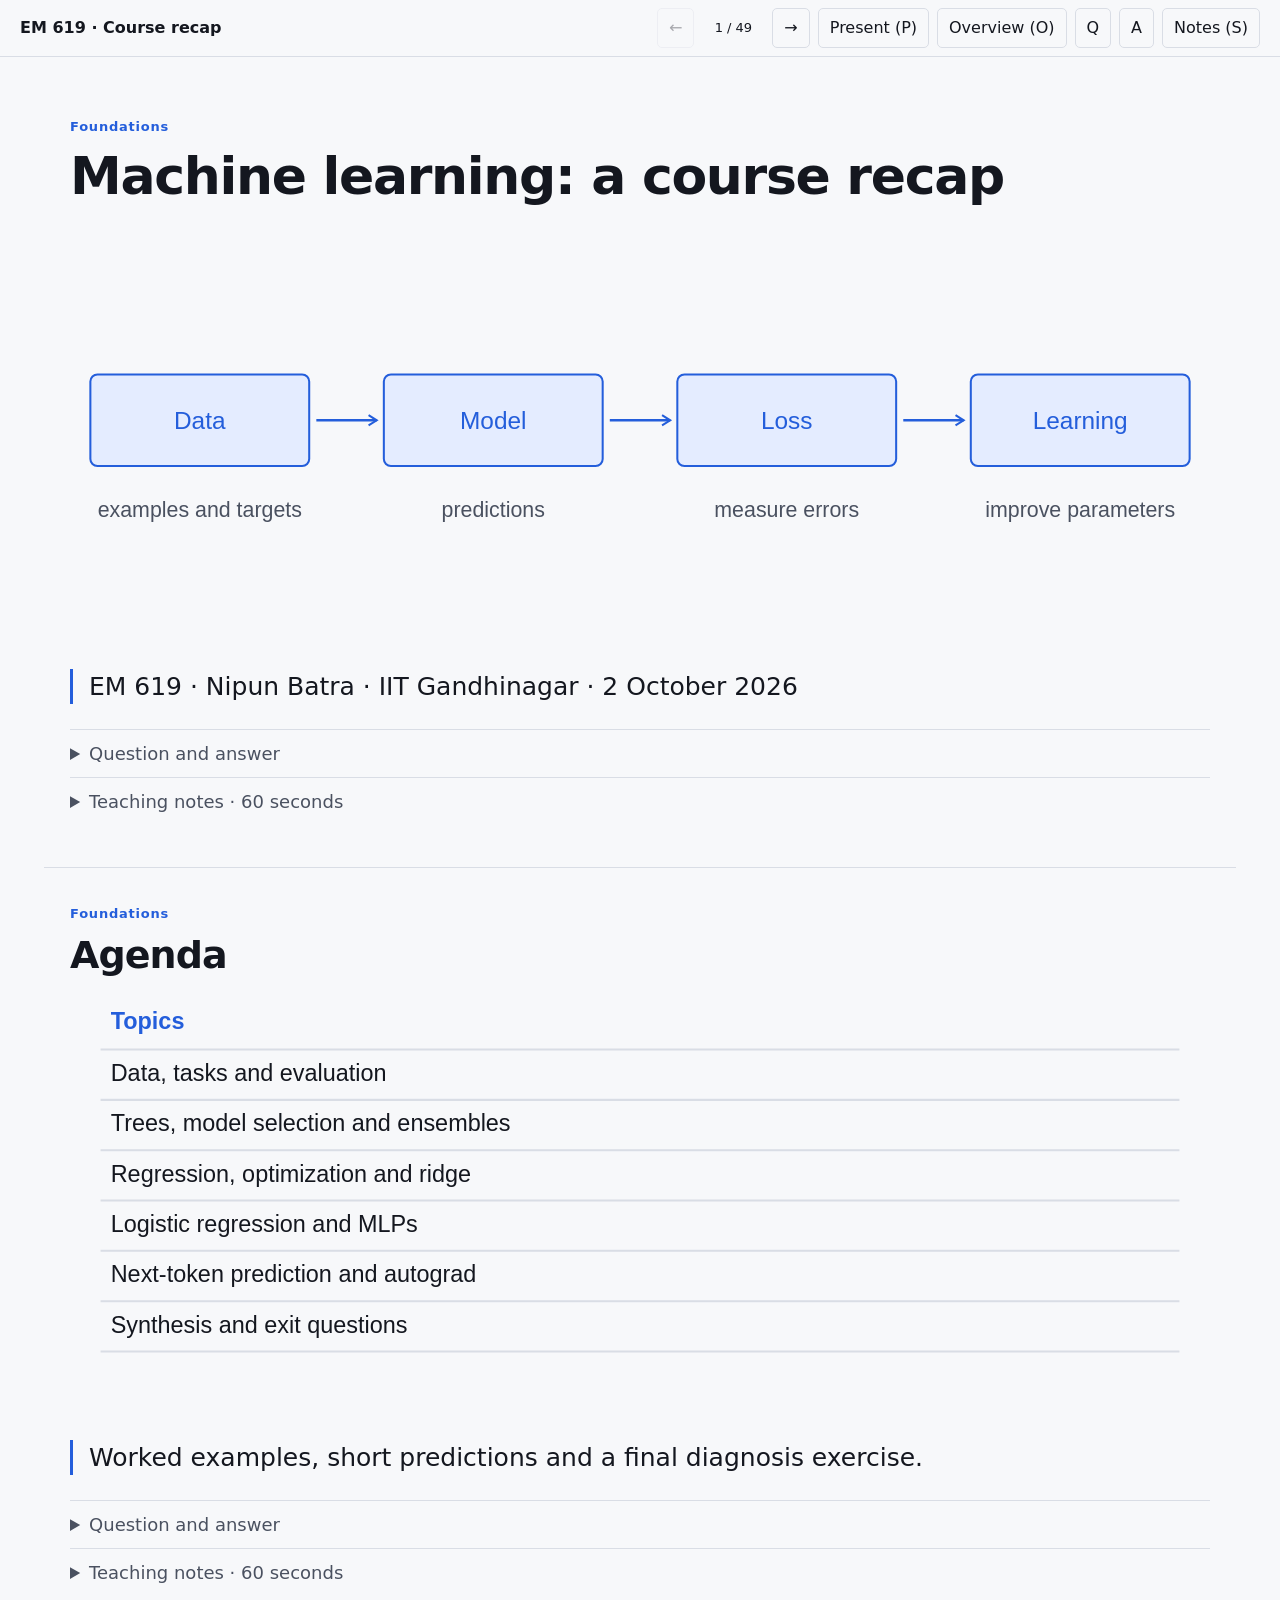
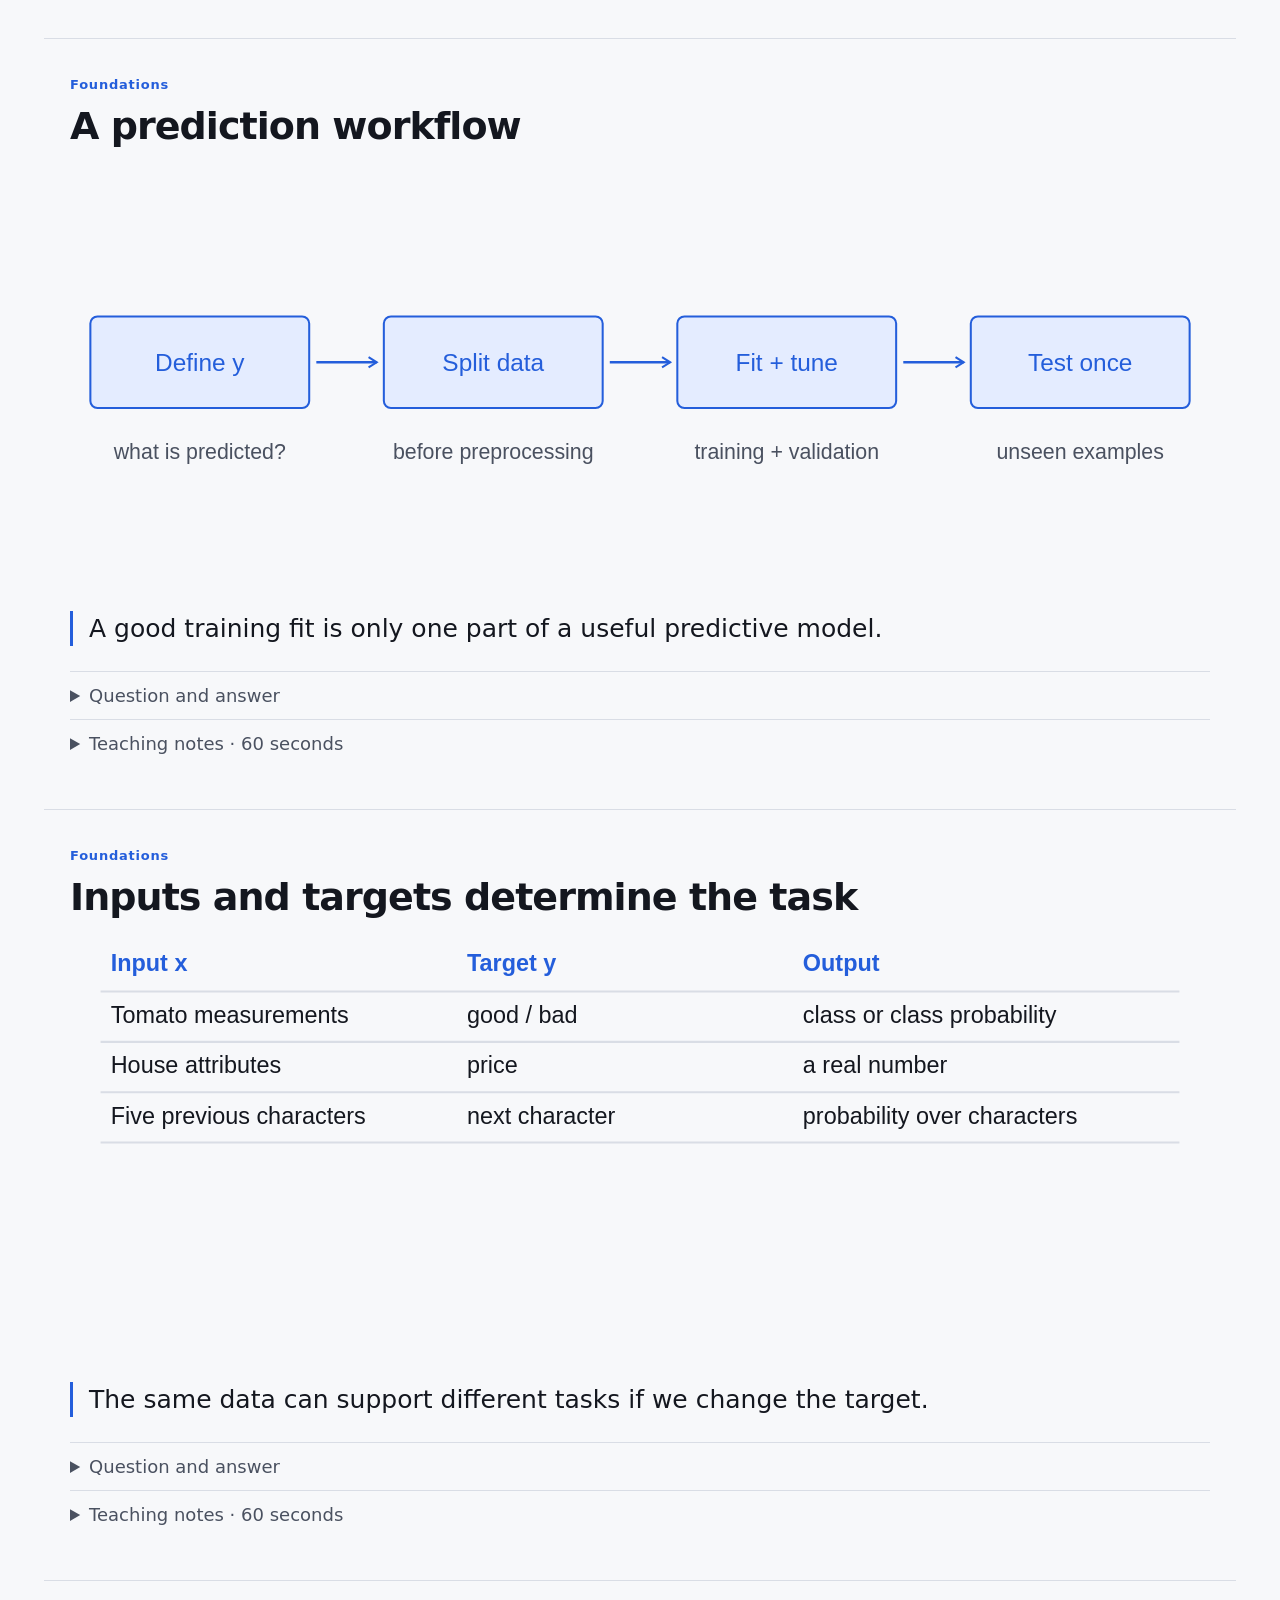
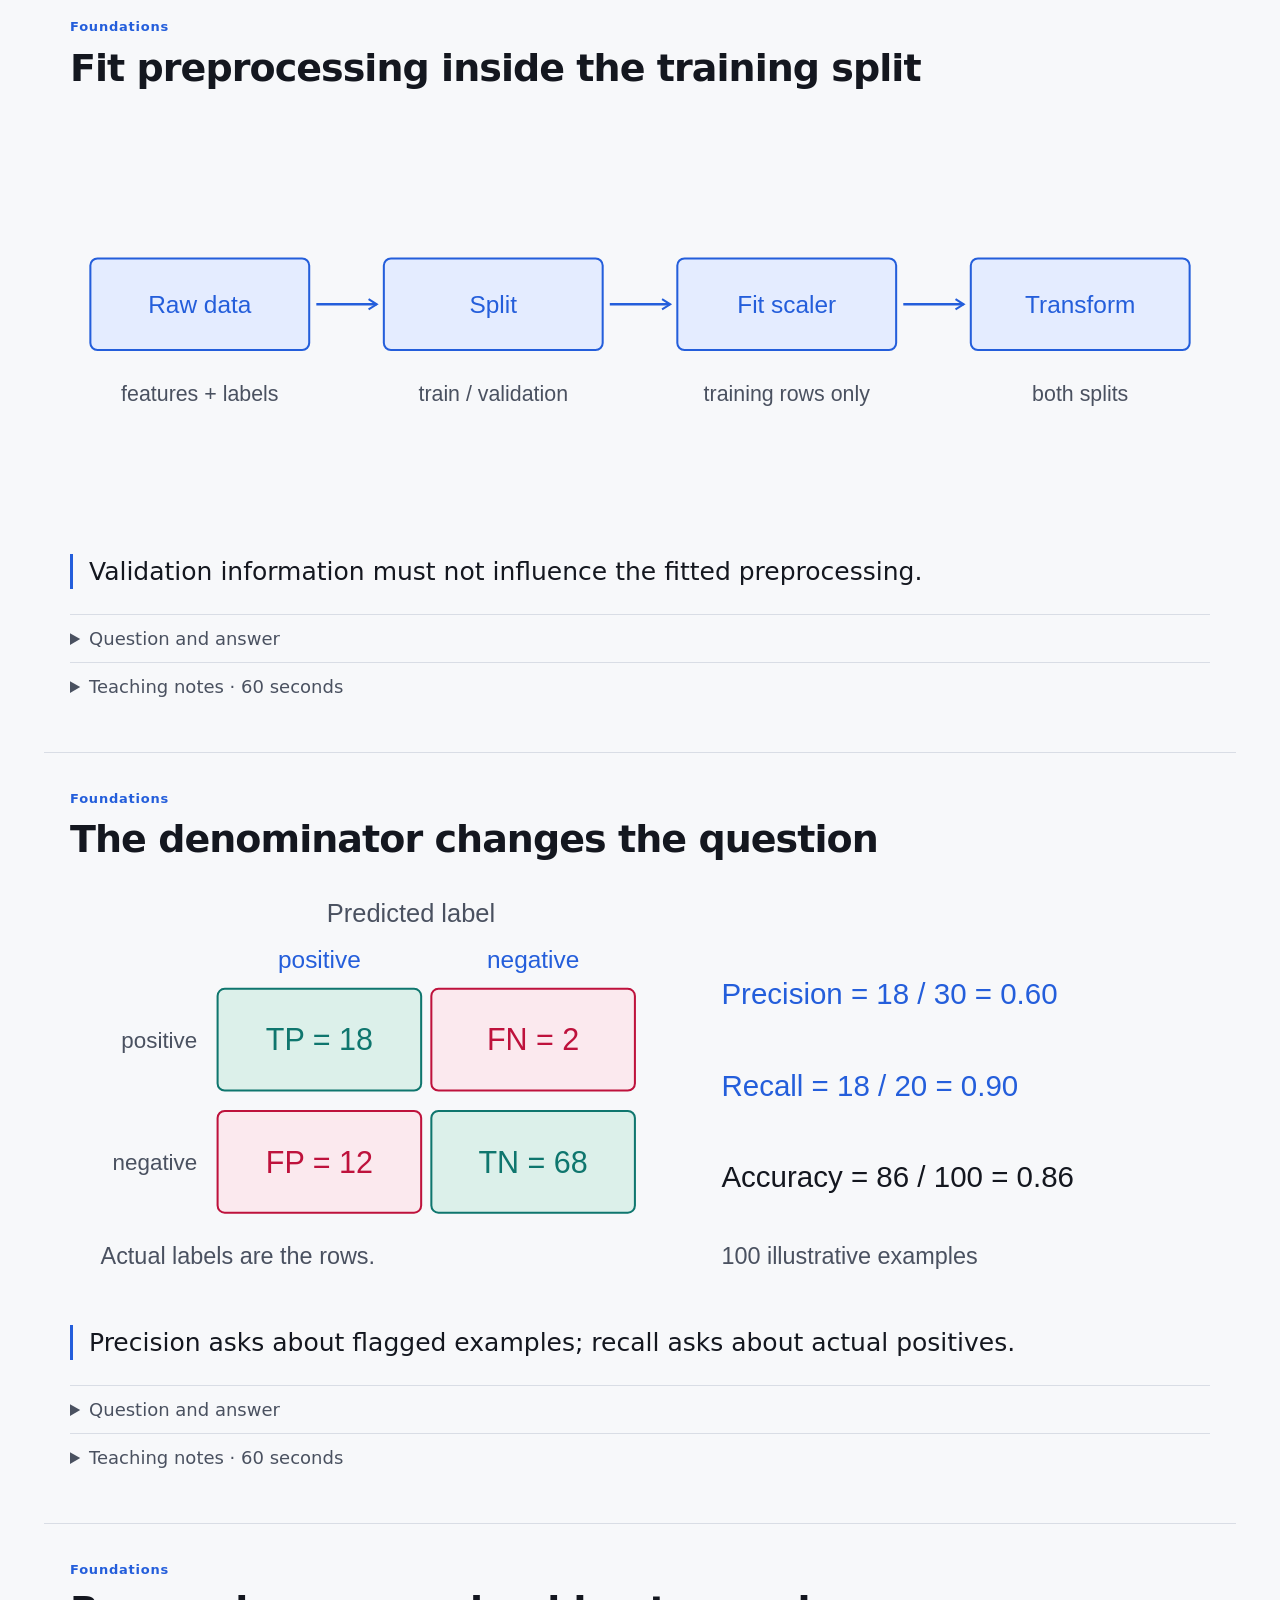
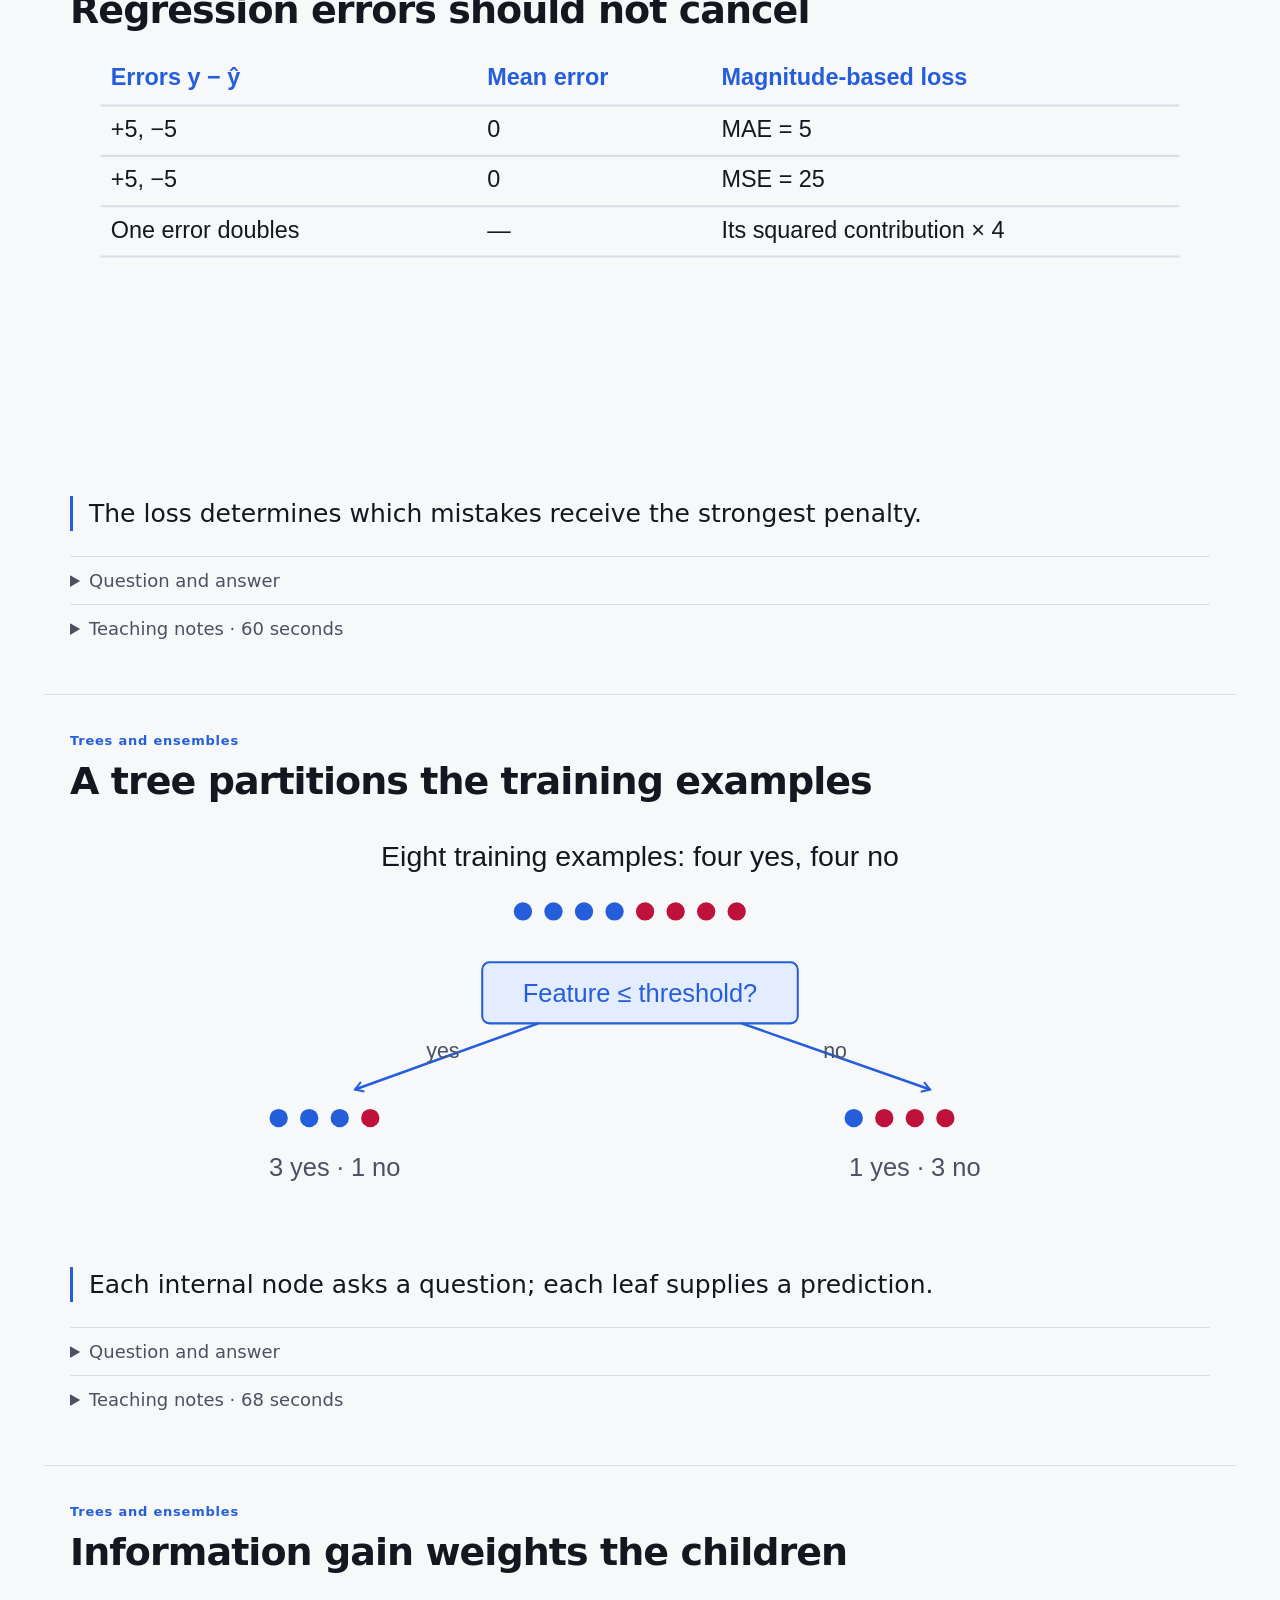
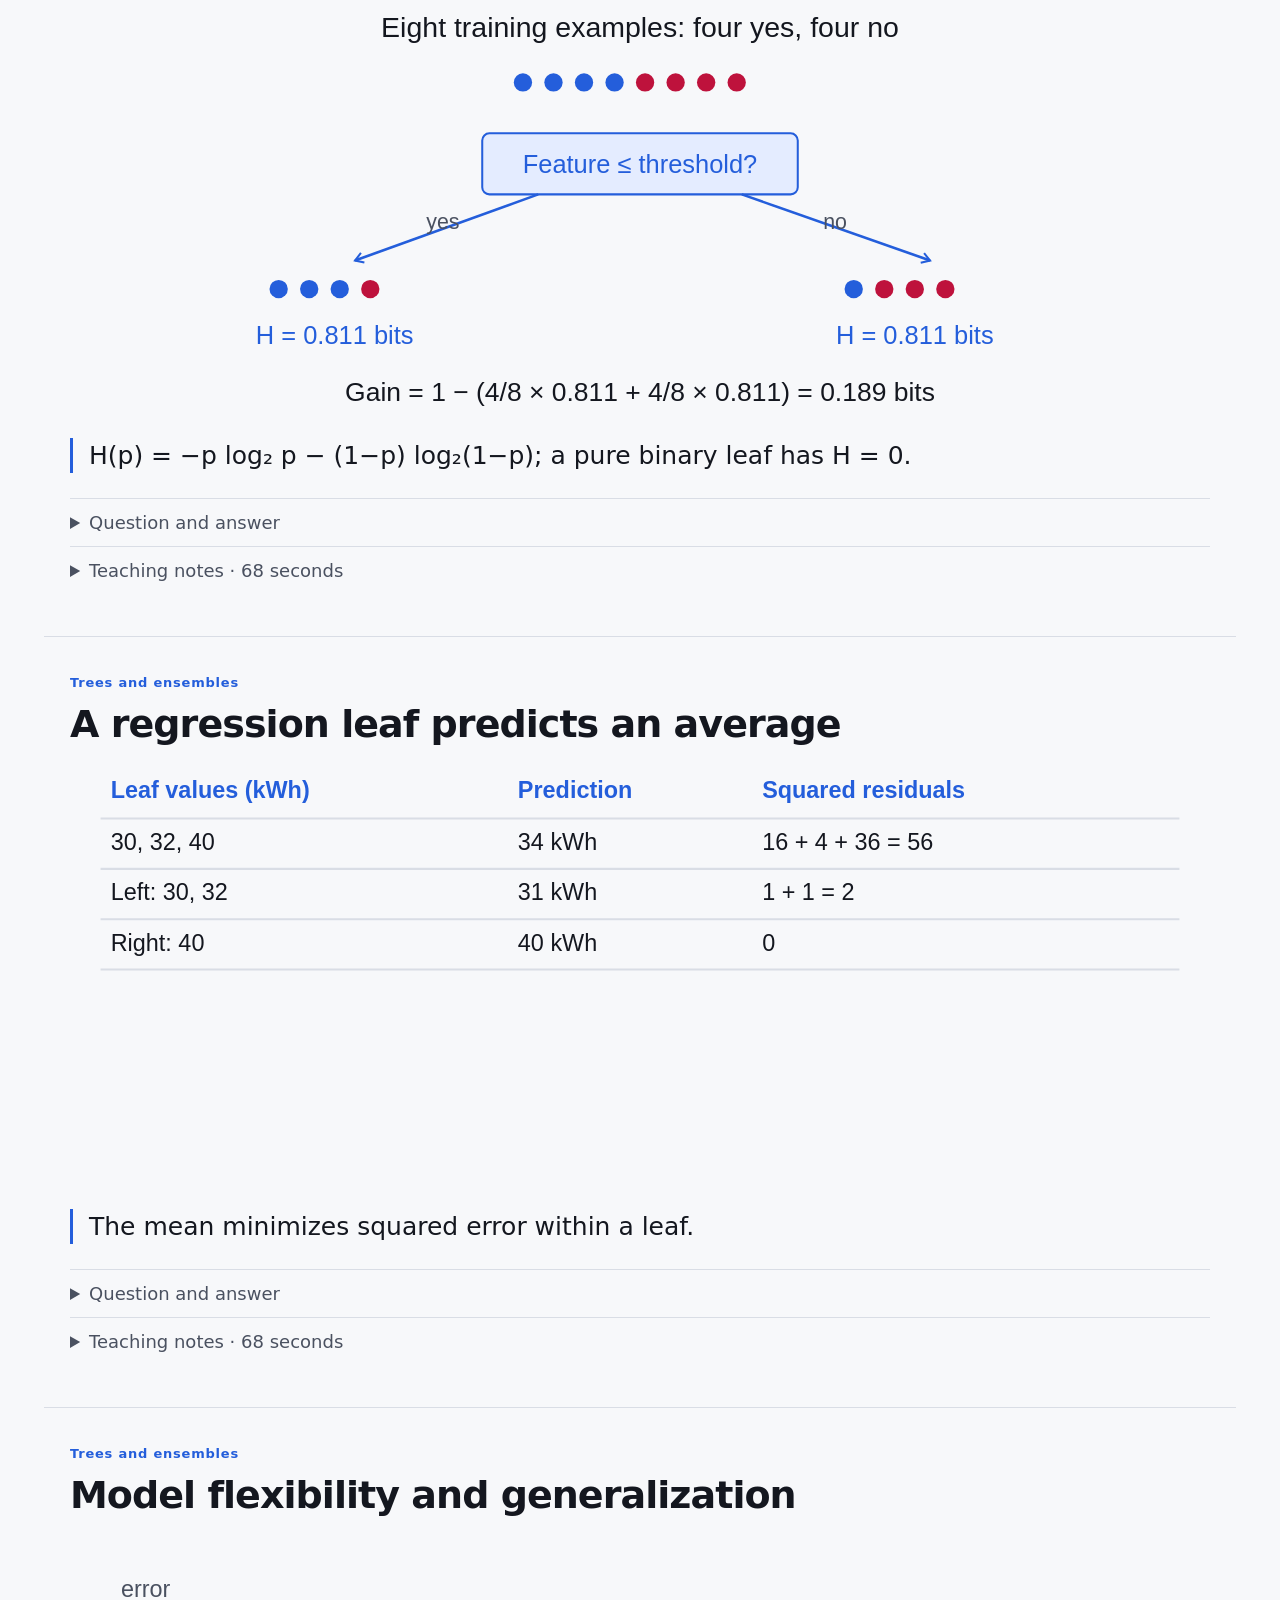
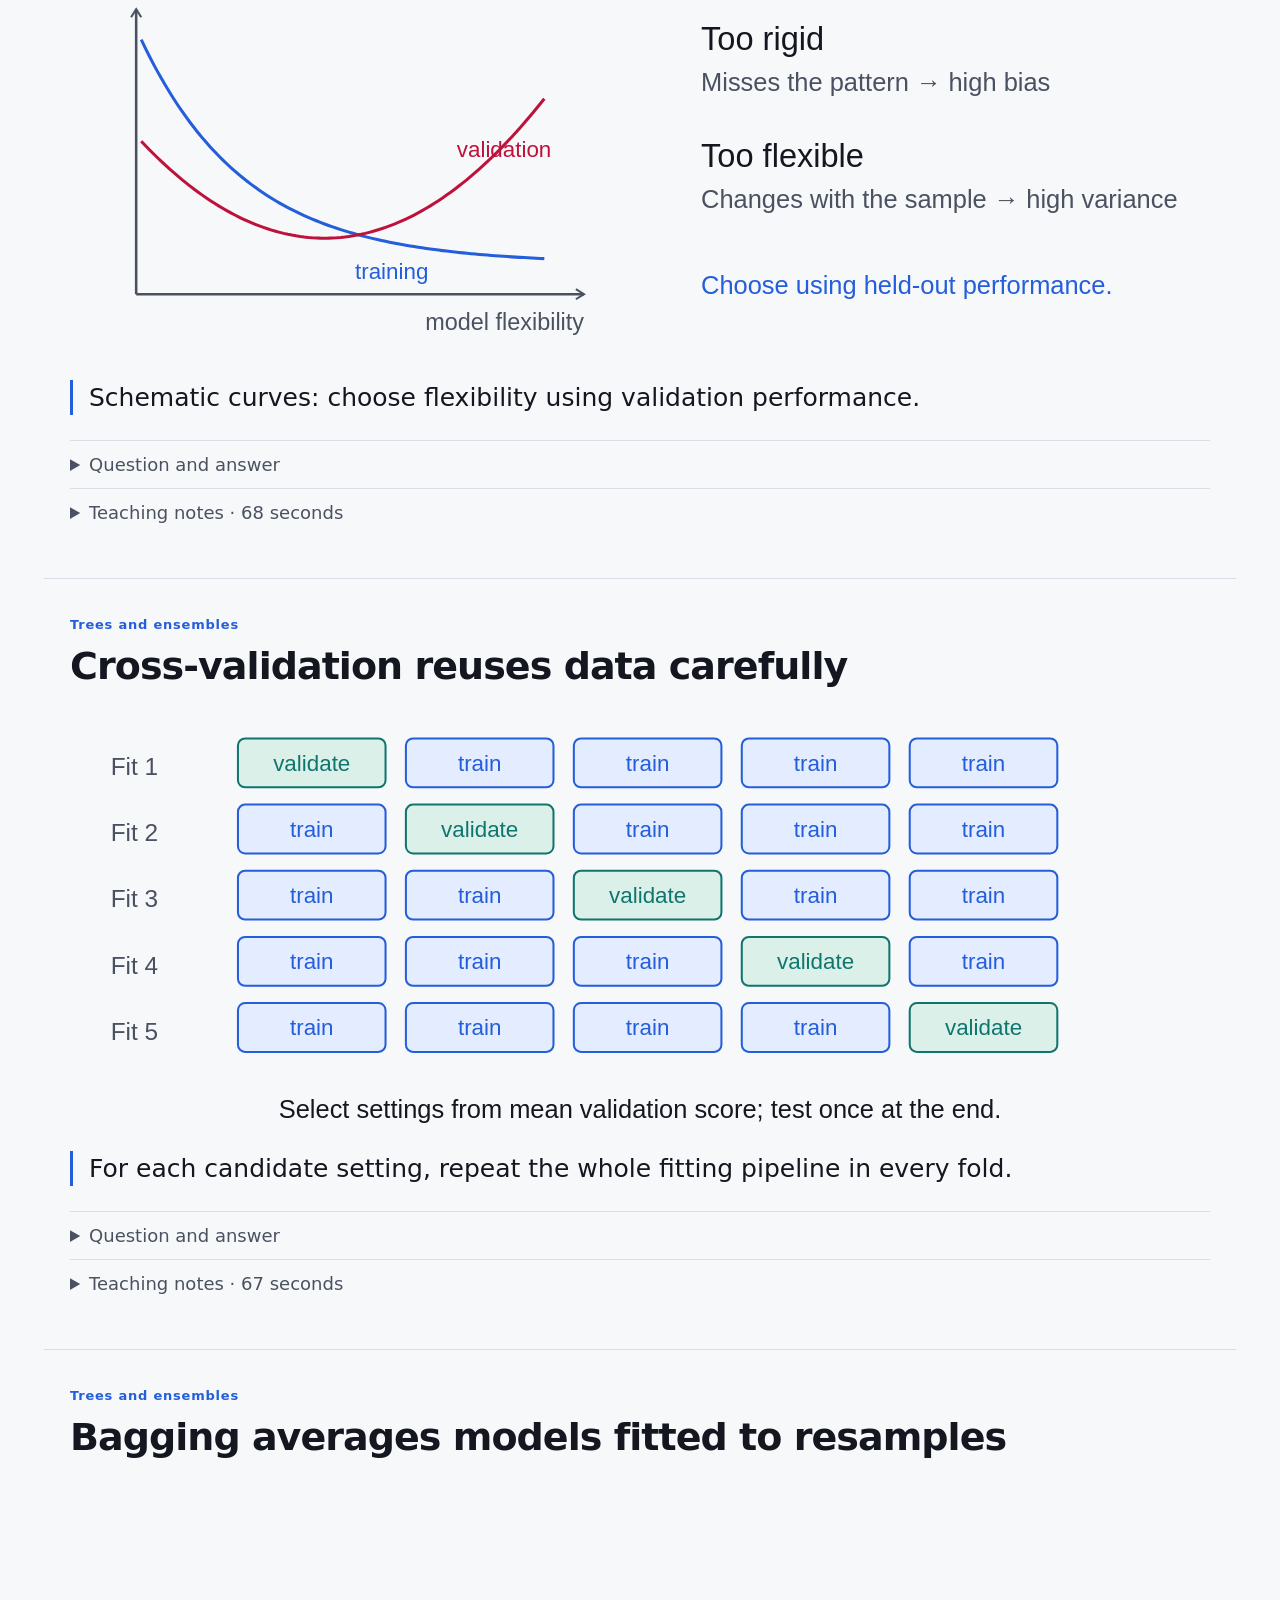
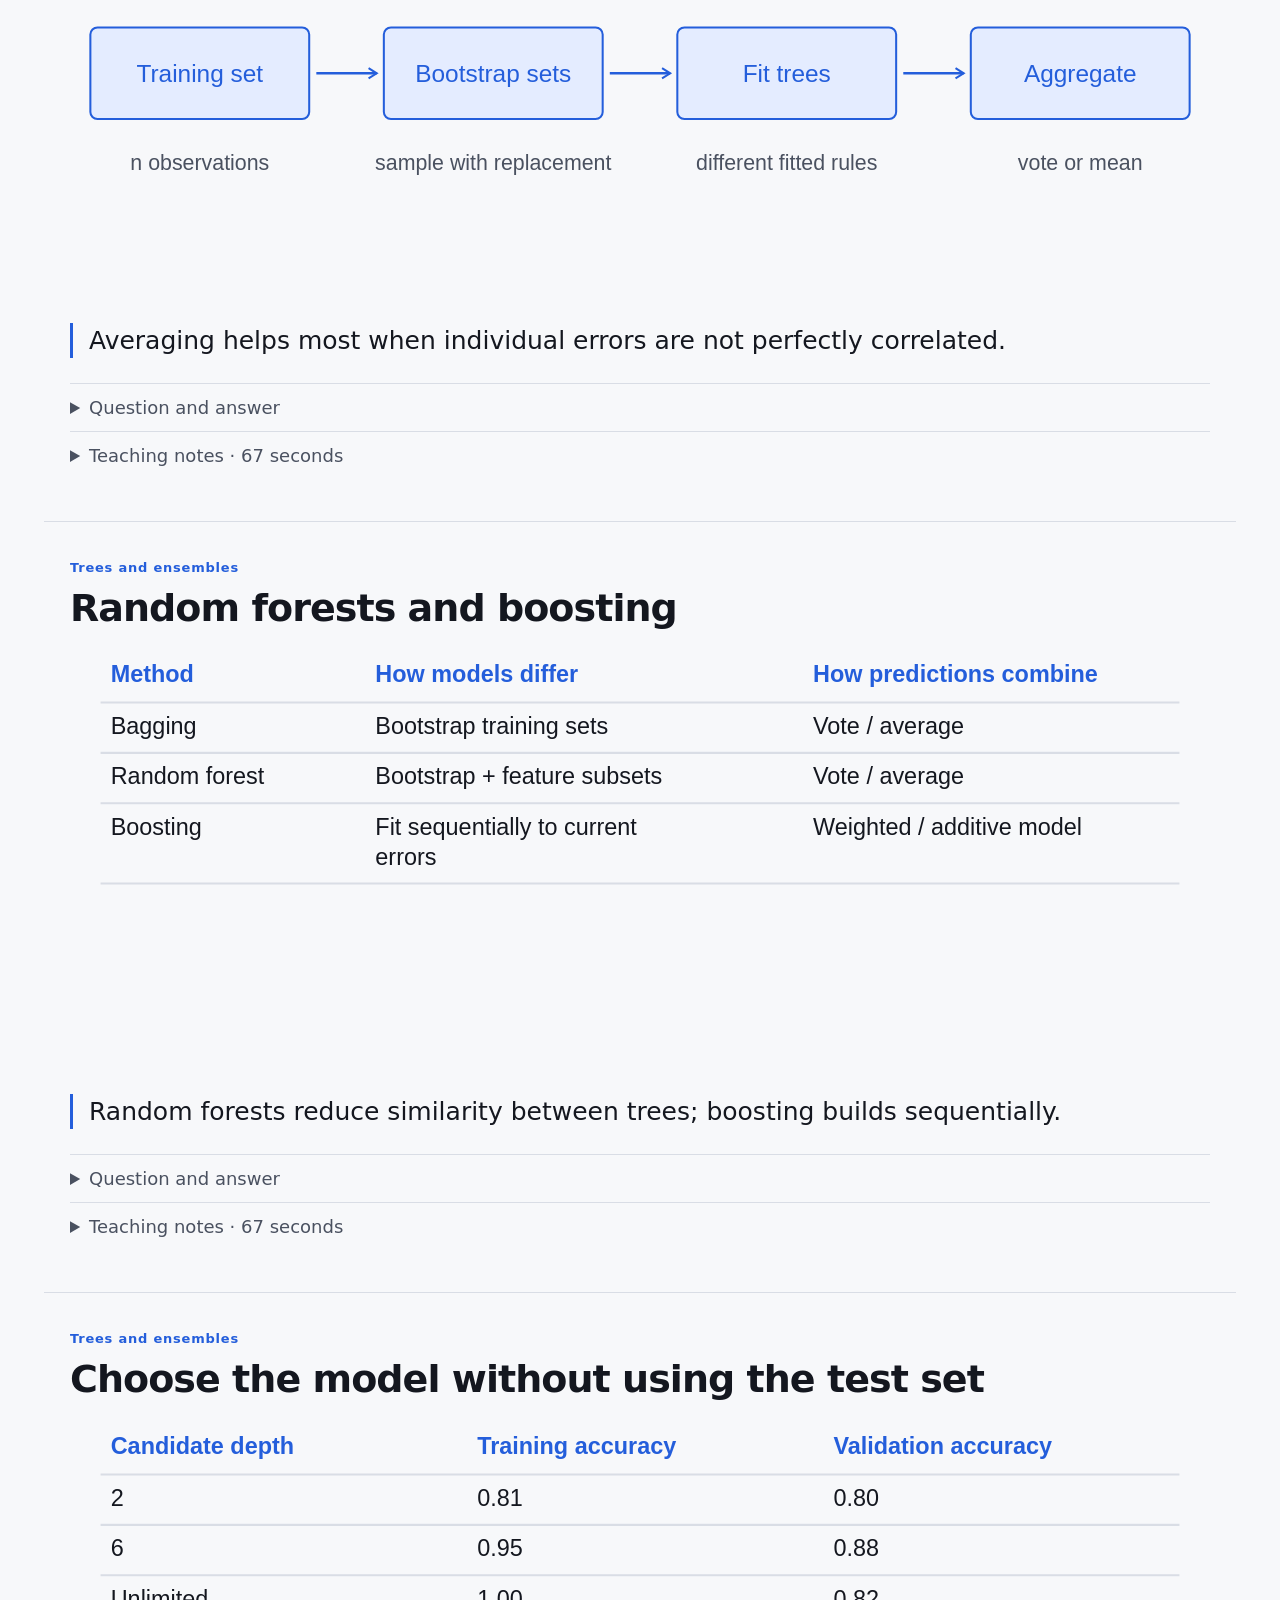
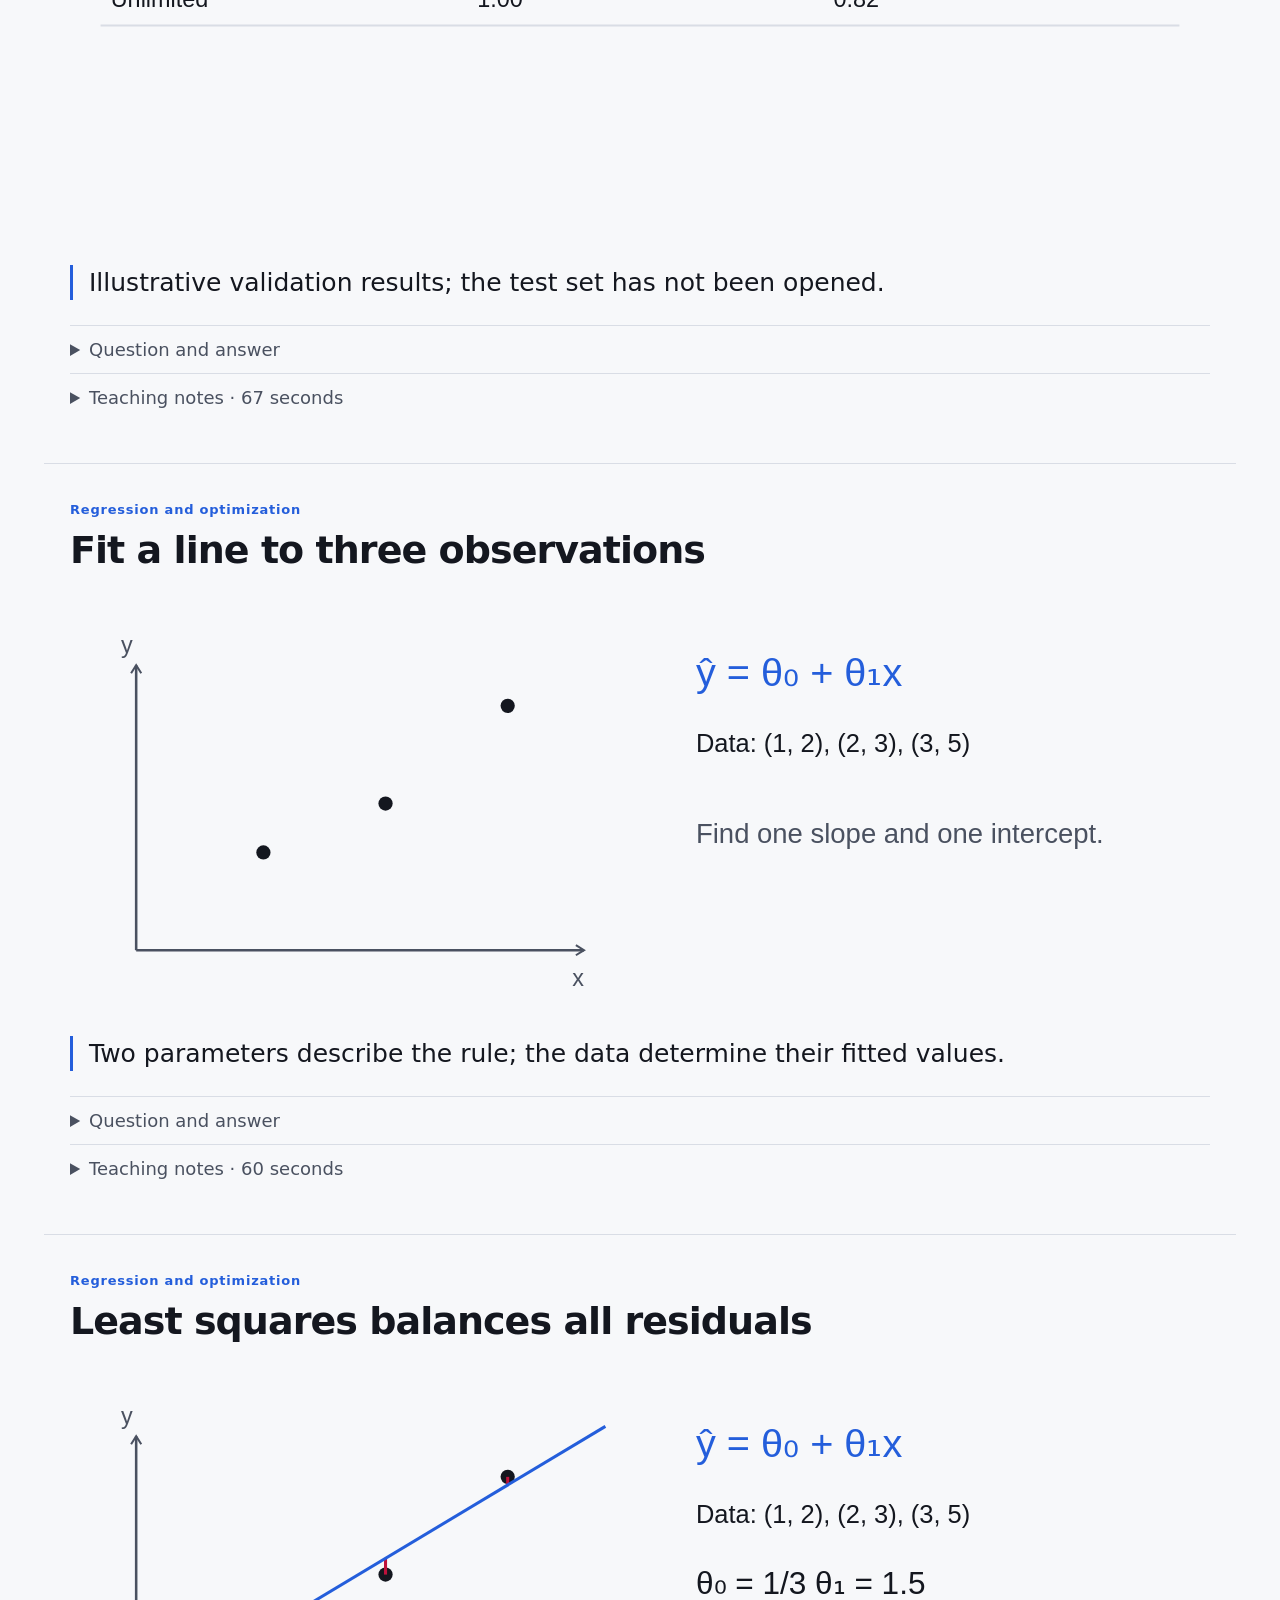
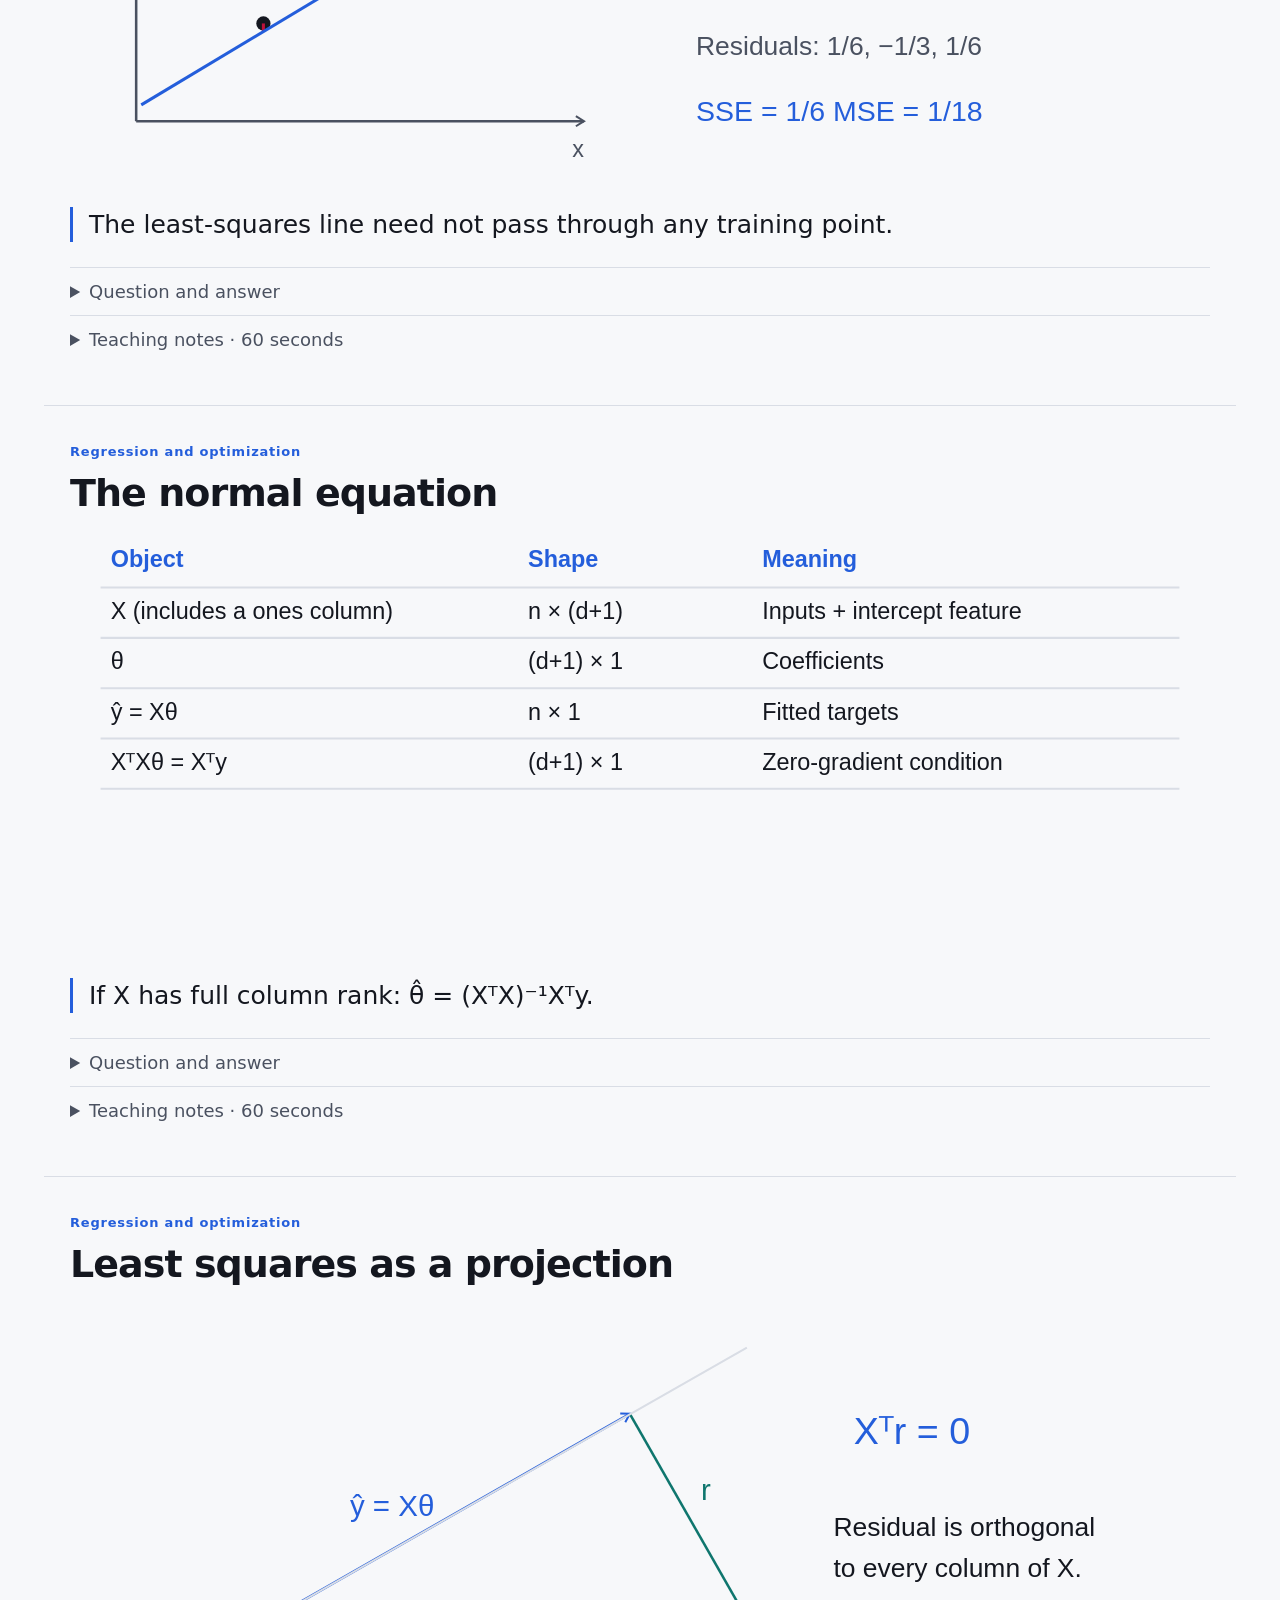
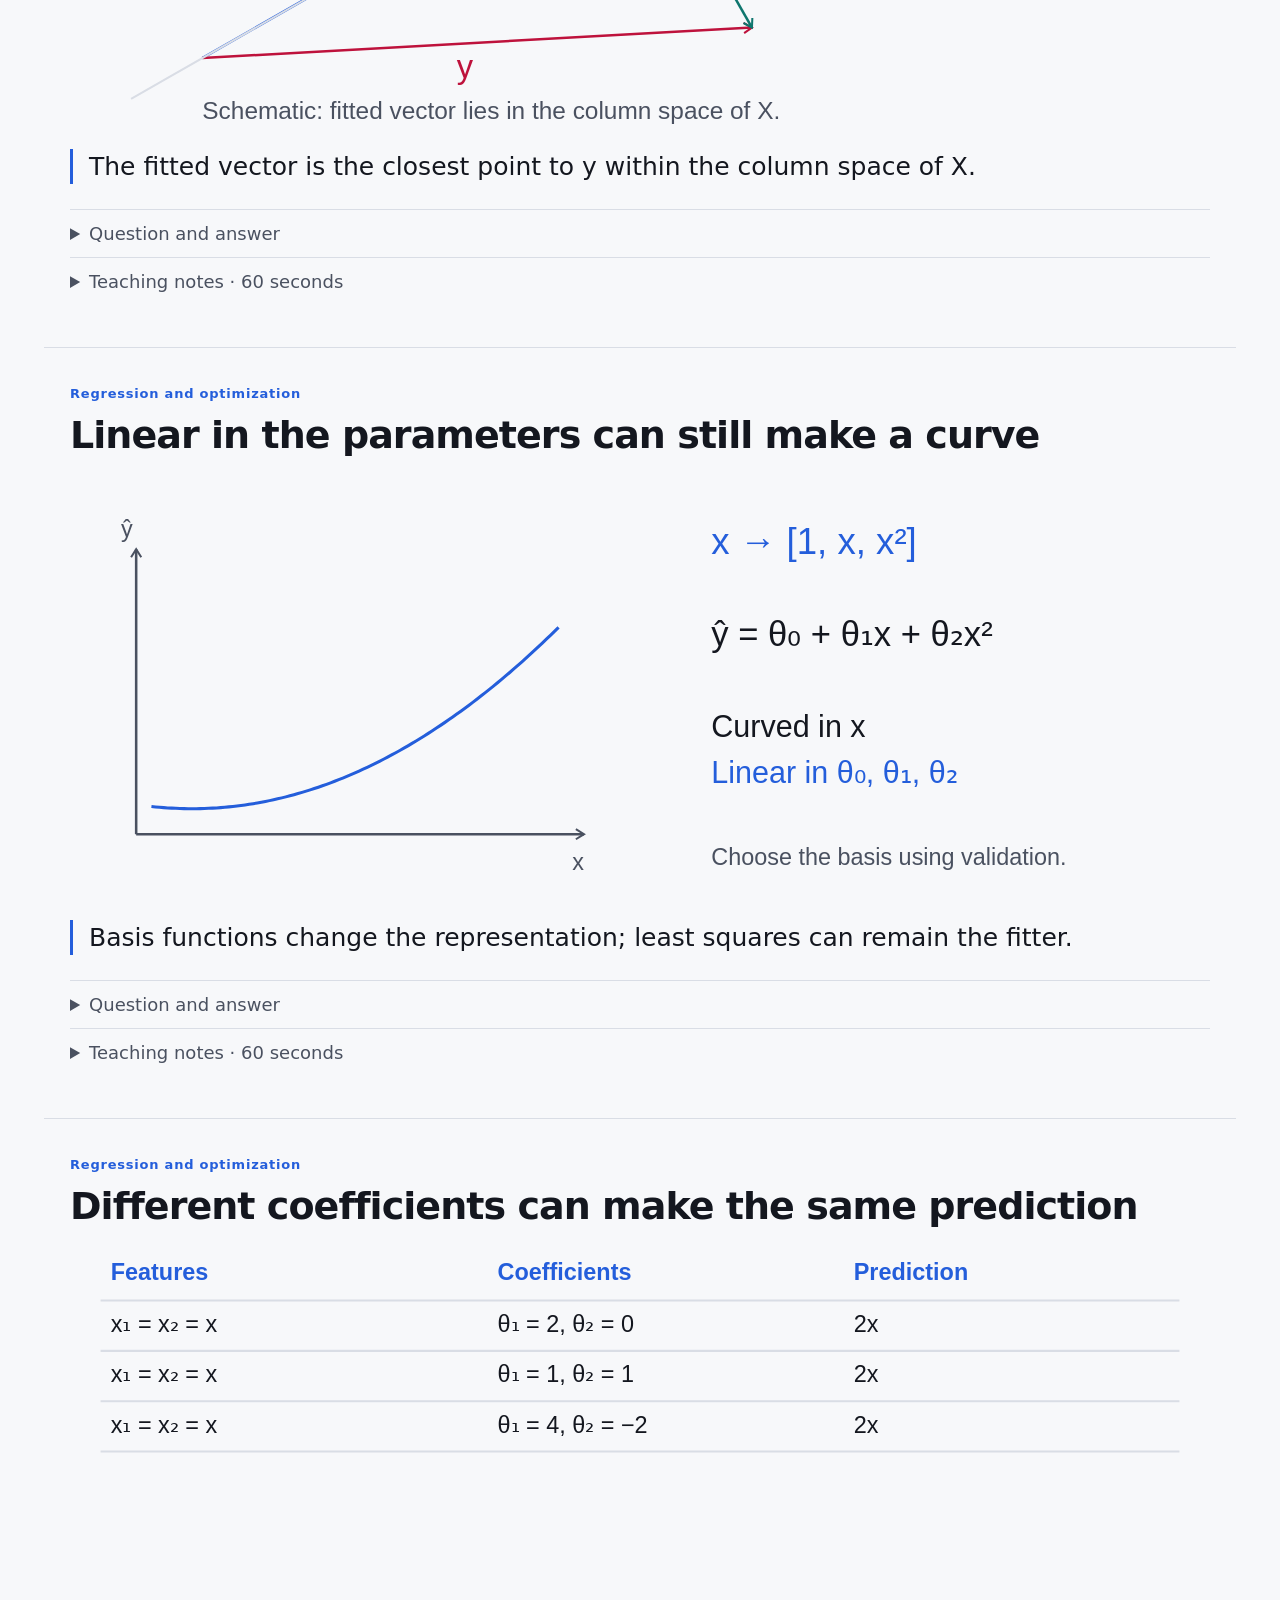
==== commit 9db25a77: "Align recap theta notation and default course site to light mode" ====
--- a/lectures/recap/index.html
+++ b/lectures/recap/index.html
@@ -2,7 +2,7 @@
 @media(max-width:760px){.toolbar{padding:8px;gap:4px;flex-wrap:wrap}.brand{font-size:13px}.toolbar button{font-size:12px;padding:6px}.stage{padding:5px}.slide{padding:30px 15px}.eyebrow{font-size:11px}h1{font-size:34px}h2{font-size:29px}.idea{font-size:21px}.visual{overflow-x:auto}.visual svg{min-width:660px}.reading{font-size:17px}.demo{flex-wrap:wrap}.demo button{font-size:16px}#dialog-body{font-size:18px}dialog{padding:18px}}
 @media(prefers-reduced-motion:reduce){*{scroll-behavior:auto!important;transition:none!important}}
 @media print{@page{size:1280px 720px;margin:0}.toolbar,footer,dialog,.reading,.demo,.qbox{display:none!important}html,body{margin:0;background:var(--paper);overflow:visible!important}.stage,.present .stage{position:static;transform:none;max-width:none;width:1280px;height:auto;padding:0}.slide,.present .slide{display:flex!important;position:relative;flex-direction:column;width:1280px;height:720px;padding:38px 46px 36px;border:0;break-after:page;break-inside:avoid}.visual,.present .visual{flex:1;min-height:0;display:flex;align-items:center;margin:18px 0 4px}.visual svg{max-height:455px;min-width:0}.idea{font-size:24px;margin:13px 0 12px}.slide-number{display:block;position:absolute;right:48px;bottom:12px;font-size:12px;color:var(--muted)}h2{font-size:39px}.title h1{font-size:56px;max-width:23ch}.title .visual{max-height:330px;margin-top:45px}.title .idea{margin-top:auto}.generation-muted{opacity:1}}
-</style></head><body><nav class="toolbar" aria-label="Presentation controls"><span class="brand">EM 619 · Course recap</span><button id="prev" aria-label="Previous slide">←</button><span class="counter" id="counter"></span><button id="next" aria-label="Next slide">→</button><button id="present">Present (P)</button><button id="overview">Overview (O)</button><button id="question">Q</button><button id="answer">A</button><button id="notes">Notes (S)</button></nav><main class="stage"><section class="slide title" id="title" aria-labelledby="h-title"><header><p class="eyebrow">Foundations</p><h1 id="h-title">Machine learning: a course recap</h1></header><div class="visual"><svg xmlns="http://www.w3.org/2000/svg" viewBox="0 0 1120 410" role="img" aria-label="Machine learning: a course recap" style="font-family:Avenir Next,Segoe UI,sans-serif"><rect x="20.0" y="140" width="215.0" height="90" rx="7" fill="#E4ECFF" stroke="#245EDB" stroke-width="2"/><text x="127.5" y="193.4" font-size="24" fill="#245EDB" text-anchor="middle" font-weight="500">Data</text><line x1="242.0" y1="185" x2="301.3333333333333" y2="185" stroke="#245EDB" stroke-width="2.5" stroke-dasharray=""/><path d="M 293.3333333333333 180 L 301.3333333333333 185 L 293.3333333333333 190" fill="none" stroke="#245EDB" stroke-width="2" transform="rotate(0.0 301.3333333333333 185)"/><text x="127.5" y="280" font-size="21" fill="#4A5160" text-anchor="middle" font-weight="500">examples and targets</text><rect x="308.3333333333333" y="140" width="215.0" height="90" rx="7" fill="#E4ECFF" stroke="#245EDB" stroke-width="2"/><text x="415.8333333333333" y="193.4" font-size="24" fill="#245EDB" text-anchor="middle" font-weight="500">Model</text><line x1="530.3333333333333" y1="185" x2="589.6666666666666" y2="185" stroke="#245EDB" stroke-width="2.5" stroke-dasharray=""/><path d="M 581.6666666666666 180 L 589.6666666666666 185 L 581.6666666666666 190" fill="none" stroke="#245EDB" stroke-width="2" transform="rotate(0.0 589.6666666666666 185)"/><text x="415.8333333333333" y="280" font-size="21" fill="#4A5160" text-anchor="middle" font-weight="500">predictions</text><rect x="596.6666666666666" y="140" width="215.0" height="90" rx="7" fill="#E4ECFF" stroke="#245EDB" stroke-width="2"/><text x="704.1666666666666" y="193.4" font-size="24" fill="#245EDB" text-anchor="middle" font-weight="500">Loss</text><line x1="818.6666666666666" y1="185" x2="878.0" y2="185" stroke="#245EDB" stroke-width="2.5" stroke-dasharray=""/><path d="M 870.0 180 L 878.0 185 L 870.0 190" fill="none" stroke="#245EDB" stroke-width="2" transform="rotate(0.0 878.0 185)"/><text x="704.1666666666666" y="280" font-size="21" fill="#4A5160" text-anchor="middle" font-weight="500">measure errors</text><rect x="885.0" y="140" width="215.0" height="90" rx="7" fill="#E4ECFF" stroke="#245EDB" stroke-width="2"/><text x="992.5" y="193.4" font-size="24" fill="#245EDB" text-anchor="middle" font-weight="500">Learning</text><text x="992.5" y="280" font-size="21" fill="#4A5160" text-anchor="middle" font-weight="500">improve parameters</text></svg></div><p class="idea">EM 619 · Nipun Batra · IIT Gandhinagar · 2 October 2026</p><p class="qbox">What connects a decision tree, a fitted line and a name generator?</p><div class="reading"><details><summary>Question and answer</summary><p><strong>What connects a decision tree, a fitted line and a name generator?</strong></p><p>All learn a rule from examples, make predictions and need evaluation on data not used to fit or select them.</p></details><details><summary>Teaching notes · 60 seconds</summary><p>Opening cue: ask students to name one model and one mistake to avoid. This is a recap of the dated EM619 class record, including the instructor’s corrections for 23, 26 and 30 September. The architecture of transformers is not assumed.</p><p><a href="https://nipunbatra.github.io/ml-teaching/basics/slides/accuracy-convention-handout.pdf">Original class material</a></p></details></div><span class="slide-number">EM 619 · 1 / 49</span></section><section class="slide " id="route" aria-labelledby="h-route"><header><p class="eyebrow">Foundations</p><h2 id="h-route">Agenda</h2></header><div class="visual"><svg xmlns="http://www.w3.org/2000/svg" viewBox="0 0 1120 410" role="img" aria-label="Agenda" style="font-family:Avenir Next,Segoe UI,sans-serif"><text x="40" y="26.0" font-size="23" fill="#245EDB" text-anchor="start" font-weight="650">Topics</text><line x1="30" y1="45.75" x2="1090" y2="45.75" stroke="#D9DDE5" stroke-width="2" stroke-dasharray=""/><text x="40" y="76.75" font-size="23" fill="#14171F" text-anchor="start" font-weight="500">Data, tasks and evaluation</text><line x1="30" y1="95.19" x2="1090" y2="95.19" stroke="#D9DDE5" stroke-width="2" stroke-dasharray=""/><text x="40" y="126.19" font-size="23" fill="#14171F" text-anchor="start" font-weight="500">Trees, model selection and ensembles</text><line x1="30" y1="144.63" x2="1090" y2="144.63" stroke="#D9DDE5" stroke-width="2" stroke-dasharray=""/><text x="40" y="175.63" font-size="23" fill="#14171F" text-anchor="start" font-weight="500">Regression, optimization and ridge</text><line x1="30" y1="194.07" x2="1090" y2="194.07" stroke="#D9DDE5" stroke-width="2" stroke-dasharray=""/><text x="40" y="225.07" font-size="23" fill="#14171F" text-anchor="start" font-weight="500">Logistic regression and MLPs</text><line x1="30" y1="243.51" x2="1090" y2="243.51" stroke="#D9DDE5" stroke-width="2" stroke-dasharray=""/><text x="40" y="274.51" font-size="23" fill="#14171F" text-anchor="start" font-weight="500">Next-token prediction and autograd</text><line x1="30" y1="292.95" x2="1090" y2="292.95" stroke="#D9DDE5" stroke-width="2" stroke-dasharray=""/><text x="40" y="323.95" font-size="23" fill="#14171F" text-anchor="start" font-weight="500">Synthesis and exit questions</text><line x1="30" y1="342.39" x2="1090" y2="342.39" stroke="#D9DDE5" stroke-width="2" stroke-dasharray=""/></svg></div><p class="idea">Worked examples, short predictions and a final diagnosis exercise.</p><p class="qbox">Which part of the course felt like a new subject but reused an old idea?</p><div class="reading"><details><summary>Question and answer</summary><p><strong>Which part of the course felt like a new subject but reused an old idea?</strong></p><p>Next-character generation reused multiclass classification; autograd reused the chain rule.</p></details><details><summary>Teaching notes · 60 seconds</summary><p>The 55 minutes include questions and demonstrations, but not playback of the linked revision videos. For 50 minutes, shorten pauses on the geometry, ensembles and parameter-count examples. For 60 minutes, add five minutes to the exit discussion.</p><p><a href="https://nipunbatra.github.io/ml-teaching/basics/slides/accuracy-convention-handout.pdf">Original class material</a></p></details></div><span class="slide-number">EM 619 · 2 / 49</span></section><section class="slide " id="workflow" aria-labelledby="h-workflow"><header><p class="eyebrow">Foundations</p><h2 id="h-workflow">A prediction workflow</h2></header><div class="visual"><svg xmlns="http://www.w3.org/2000/svg" viewBox="0 0 1120 410" role="img" aria-label="A prediction workflow" style="font-family:Avenir Next,Segoe UI,sans-serif"><rect x="20.0" y="140" width="215.0" height="90" rx="7" fill="#E4ECFF" stroke="#245EDB" stroke-width="2"/><text x="127.5" y="193.4" font-size="24" fill="#245EDB" text-anchor="middle" font-weight="500">Define y</text><line x1="242.0" y1="185" x2="301.3333333333333" y2="185" stroke="#245EDB" stroke-width="2.5" stroke-dasharray=""/><path d="M 293.3333333333333 180 L 301.3333333333333 185 L 293.3333333333333 190" fill="none" stroke="#245EDB" stroke-width="2" transform="rotate(0.0 301.3333333333333 185)"/><text x="127.5" y="280" font-size="21" fill="#4A5160" text-anchor="middle" font-weight="500">what is predicted?</text><rect x="308.3333333333333" y="140" width="215.0" height="90" rx="7" fill="#E4ECFF" stroke="#245EDB" stroke-width="2"/><text x="415.8333333333333" y="193.4" font-size="24" fill="#245EDB" text-anchor="middle" font-weight="500">Split data</text><line x1="530.3333333333333" y1="185" x2="589.6666666666666" y2="185" stroke="#245EDB" stroke-width="2.5" stroke-dasharray=""/><path d="M 581.6666666666666 180 L 589.6666666666666 185 L 581.6666666666666 190" fill="none" stroke="#245EDB" stroke-width="2" transform="rotate(0.0 589.6666666666666 185)"/><text x="415.8333333333333" y="280" font-size="21" fill="#4A5160" text-anchor="middle" font-weight="500">before preprocessing</text><rect x="596.6666666666666" y="140" width="215.0" height="90" rx="7" fill="#E4ECFF" stroke="#245EDB" stroke-width="2"/><text x="704.1666666666666" y="193.4" font-size="24" fill="#245EDB" text-anchor="middle" font-weight="500">Fit + tune</text><line x1="818.6666666666666" y1="185" x2="878.0" y2="185" stroke="#245EDB" stroke-width="2.5" stroke-dasharray=""/><path d="M 870.0 180 L 878.0 185 L 870.0 190" fill="none" stroke="#245EDB" stroke-width="2" transform="rotate(0.0 878.0 185)"/><text x="704.1666666666666" y="280" font-size="21" fill="#4A5160" text-anchor="middle" font-weight="500">training + validation</text><rect x="885.0" y="140" width="215.0" height="90" rx="7" fill="#E4ECFF" stroke="#245EDB" stroke-width="2"/><text x="992.5" y="193.4" font-size="24" fill="#245EDB" text-anchor="middle" font-weight="500">Test once</text><text x="992.5" y="280" font-size="21" fill="#4A5160" text-anchor="middle" font-weight="500">unseen examples</text></svg></div><p class="idea">A good training fit is only one part of a useful predictive model.</p><p class="qbox">Where do we choose tree depth or the ridge penalty?</p><div class="reading"><details><summary>Question and answer</summary><p><strong>Where do we choose tree depth or the ridge penalty?</strong></p><p>Using validation data or cross-validation within the training set. Reserve the final test set for evaluation.</p></details><details><summary>Teaching notes · 60 seconds</summary><p>Point at the boundary between fit/tune and test. A test score is not an objective to optimize repeatedly. In time-ordered data, preserve the direction of prediction rather than shuffling future observations into training.</p><p><a href="https://nipunbatra.github.io/ml-teaching/basics/slides/accuracy-convention-handout.pdf">Original class material</a></p></details></div><span class="slide-number">EM 619 · 3 / 49</span></section><section class="slide " id="targets" aria-labelledby="h-targets"><header><p class="eyebrow">Foundations</p><h2 id="h-targets">Inputs and targets determine the task</h2></header><div class="visual"><svg xmlns="http://www.w3.org/2000/svg" viewBox="0 0 1120 410" role="img" aria-label="Inputs and targets determine the task" style="font-family:Avenir Next,Segoe UI,sans-serif"><text x="40" y="26.0" font-size="23" fill="#245EDB" text-anchor="start" font-weight="650">Input x</text><text x="390" y="26.0" font-size="23" fill="#245EDB" text-anchor="start" font-weight="650">Target y</text><text x="720" y="26.0" font-size="23" fill="#245EDB" text-anchor="start" font-weight="650">Output</text><line x1="30" y1="45.75" x2="1090" y2="45.75" stroke="#D9DDE5" stroke-width="2" stroke-dasharray=""/><text x="40" y="76.75" font-size="23" fill="#14171F" text-anchor="start" font-weight="500">Tomato measurements</text><text x="390" y="76.75" font-size="23" fill="#14171F" text-anchor="start" font-weight="500">good / bad</text><text x="720" y="76.75" font-size="23" fill="#14171F" text-anchor="start" font-weight="500">class or class probability</text><line x1="30" y1="95.19" x2="1090" y2="95.19" stroke="#D9DDE5" stroke-width="2" stroke-dasharray=""/><text x="40" y="126.19" font-size="23" fill="#14171F" text-anchor="start" font-weight="500">House attributes</text><text x="390" y="126.19" font-size="23" fill="#14171F" text-anchor="start" font-weight="500">price</text><text x="720" y="126.19" font-size="23" fill="#14171F" text-anchor="start" font-weight="500">a real number</text><line x1="30" y1="144.63" x2="1090" y2="144.63" stroke="#D9DDE5" stroke-width="2" stroke-dasharray=""/><text x="40" y="175.63" font-size="23" fill="#14171F" text-anchor="start" font-weight="500">Five previous characters</text><text x="390" y="175.63" font-size="23" fill="#14171F" text-anchor="start" font-weight="500">next character</text><text x="720" y="175.63" font-size="23" fill="#14171F" text-anchor="start" font-weight="500">probability over characters</text><line x1="30" y1="194.07" x2="1090" y2="194.07" stroke="#D9DDE5" stroke-width="2" stroke-dasharray=""/></svg></div><p class="idea">The same data can support different tasks if we change the target.</p><p class="qbox">Is predicting the next character a regression problem?</p><div class="reading"><details><summary>Question and answer</summary><p><strong>Is predicting the next character a regression problem?</strong></p><p>No. The target is a categorical character ID. The model produces one score per vocabulary item.</p></details><details><summary>Teaching notes · 60 seconds</summary><p>Recall classification versus regression before naming any model. The character IDs are category identifiers; distances between their integer values are not a target geometry. The names example returns later.</p><p><a href="https://nipunbatra.github.io/ml-teaching/basics/slides/accuracy-convention-handout.pdf">Original class material</a></p></details></div><span class="slide-number">EM 619 · 4 / 49</span></section><section class="slide " id="split" aria-labelledby="h-split"><header><p class="eyebrow">Foundations</p><h2 id="h-split">Fit preprocessing inside the training split</h2></header><div class="visual"><svg xmlns="http://www.w3.org/2000/svg" viewBox="0 0 1120 410" role="img" aria-label="Fit preprocessing inside the training split" style="font-family:Avenir Next,Segoe UI,sans-serif"><rect x="20.0" y="140" width="215.0" height="90" rx="7" fill="#E4ECFF" stroke="#245EDB" stroke-width="2"/><text x="127.5" y="193.4" font-size="24" fill="#245EDB" text-anchor="middle" font-weight="500">Raw data</text><line x1="242.0" y1="185" x2="301.3333333333333" y2="185" stroke="#245EDB" stroke-width="2.5" stroke-dasharray=""/><path d="M 293.3333333333333 180 L 301.3333333333333 185 L 293.3333333333333 190" fill="none" stroke="#245EDB" stroke-width="2" transform="rotate(0.0 301.3333333333333 185)"/><text x="127.5" y="280" font-size="21" fill="#4A5160" text-anchor="middle" font-weight="500">features + labels</text><rect x="308.3333333333333" y="140" width="215.0" height="90" rx="7" fill="#E4ECFF" stroke="#245EDB" stroke-width="2"/><text x="415.8333333333333" y="193.4" font-size="24" fill="#245EDB" text-anchor="middle" font-weight="500">Split</text><line x1="530.3333333333333" y1="185" x2="589.6666666666666" y2="185" stroke="#245EDB" stroke-width="2.5" stroke-dasharray=""/><path d="M 581.6666666666666 180 L 589.6666666666666 185 L 581.6666666666666 190" fill="none" stroke="#245EDB" stroke-width="2" transform="rotate(0.0 589.6666666666666 185)"/><text x="415.8333333333333" y="280" font-size="21" fill="#4A5160" text-anchor="middle" font-weight="500">train / validation</text><rect x="596.6666666666666" y="140" width="215.0" height="90" rx="7" fill="#E4ECFF" stroke="#245EDB" stroke-width="2"/><text x="704.1666666666666" y="193.4" font-size="24" fill="#245EDB" text-anchor="middle" font-weight="500">Fit scaler</text><line x1="818.6666666666666" y1="185" x2="878.0" y2="185" stroke="#245EDB" stroke-width="2.5" stroke-dasharray=""/><path d="M 870.0 180 L 878.0 185 L 870.0 190" fill="none" stroke="#245EDB" stroke-width="2" transform="rotate(0.0 878.0 185)"/><text x="704.1666666666666" y="280" font-size="21" fill="#4A5160" text-anchor="middle" font-weight="500">training rows only</text><rect x="885.0" y="140" width="215.0" height="90" rx="7" fill="#E4ECFF" stroke="#245EDB" stroke-width="2"/><text x="992.5" y="193.4" font-size="24" fill="#245EDB" text-anchor="middle" font-weight="500">Transform</text><text x="992.5" y="280" font-size="21" fill="#4A5160" text-anchor="middle" font-weight="500">both splits</text></svg></div><p class="idea">Validation information must not influence the fitted preprocessing.</p><p class="qbox">Can we compute a feature mean from all rows before cross-validation?</p><div class="reading"><details><summary>Question and answer</summary><p><strong>Can we compute a feature mean from all rows before cross-validation?</strong></p><p>No. Fit the mean separately on each fold’s training rows, then transform that fold’s validation rows.</p></details><details><summary>Teaching notes · 60 seconds</summary><p>Use the ML-V2 Short as the optional revision link. The same rule applies to imputation and learned feature selection. Explain leakage as an information path, not merely a coding convention.</p><p><a href="https://nipunbatra.github.io/ml-teaching/basics/slides/accuracy-convention-handout.pdf">Original class material</a></p></details></div><span class="slide-number">EM 619 · 5 / 49</span></section><section class="slide " id="metrics" aria-labelledby="h-metrics"><header><p class="eyebrow">Foundations</p><h2 id="h-metrics">The denominator changes the question</h2></header><div class="visual"><svg xmlns="http://www.w3.org/2000/svg" viewBox="0 0 1120 410" role="img" aria-label="The denominator changes the question" style="font-family:Avenir Next,Segoe UI,sans-serif"><text x="335" y="34" font-size="25" fill="#4A5160" text-anchor="middle" font-weight="500">Predicted label</text><text x="245" y="80" font-size="24" fill="#245EDB" text-anchor="middle" font-weight="500">positive</text><text x="455" y="80" font-size="24" fill="#245EDB" text-anchor="middle" font-weight="500">negative</text><rect x="145" y="100" width="200" height="100" rx="7" fill="#DCF0EA" stroke="#0F766E" stroke-width="2"/><text x="245.0" y="160.5" font-size="30" fill="#0F766E" text-anchor="middle" font-weight="500">TP = 18</text><rect x="355" y="100" width="200" height="100" rx="7" fill="#FBE9EE" stroke="#BE123C" stroke-width="2"/><text x="455.0" y="160.5" font-size="30" fill="#BE123C" text-anchor="middle" font-weight="500">FN = 2</text><rect x="145" y="220" width="200" height="100" rx="7" fill="#FBE9EE" stroke="#BE123C" stroke-width="2"/><text x="245.0" y="280.5" font-size="30" fill="#BE123C" text-anchor="middle" font-weight="500">FP = 12</text><rect x="355" y="220" width="200" height="100" rx="7" fill="#DCF0EA" stroke="#0F766E" stroke-width="2"/><text x="455.0" y="280.5" font-size="30" fill="#0F766E" text-anchor="middle" font-weight="500">TN = 68</text><text x="125" y="158" font-size="22" fill="#4A5160" text-anchor="end" font-weight="500">positive</text><text x="125" y="278" font-size="22" fill="#4A5160" text-anchor="end" font-weight="500">negative</text><text x="30" y="370" font-size="23" fill="#4A5160" text-anchor="start" font-weight="500">Actual labels are the rows.</text><text x="640" y="115" font-size="29" fill="#245EDB" text-anchor="start" font-weight="500">Precision = 18 / 30 = 0.60</text><text x="640" y="205" font-size="29" fill="#245EDB" text-anchor="start" font-weight="500">Recall = 18 / 20 = 0.90</text><text x="640" y="295" font-size="29" fill="#14171F" text-anchor="start" font-weight="500">Accuracy = 86 / 100 = 0.86</text><text x="640" y="370" font-size="23" fill="#4A5160" text-anchor="start" font-weight="500">100 illustrative examples</text></svg></div><p class="idea">Precision asks about flagged examples; recall asks about actual positives.</p><p class="qbox">If missing a positive is costly, which metric deserves close attention?</p><div class="reading"><details><summary>Question and answer</summary><p><strong>If missing a positive is costly, which metric deserves close attention?</strong></p><p>Recall. Here 18 of 20 actual positives are found, so recall is 0.90. Precision is 18 of 30 flags, or 0.60.</p></details><details><summary>Teaching notes · 60 seconds</summary><p>Authored 100-example confusion matrix. Ask students for the two denominators before revealing the answer. Accuracy is 86%; a model’s usefulness also depends on the costs and prevalence of the two error types.</p><p><a href="https://nipunbatra.github.io/ml-teaching/basics/slides/accuracy-convention-handout.pdf">Original class material</a></p></details></div><span class="slide-number">EM 619 · 6 / 49</span></section><section class="slide " id="residuals" aria-labelledby="h-residuals"><header><p class="eyebrow">Foundations</p><h2 id="h-residuals">Regression errors should not cancel</h2></header><div class="visual"><svg xmlns="http://www.w3.org/2000/svg" viewBox="0 0 1120 410" role="img" aria-label="Regression errors should not cancel" style="font-family:Avenir Next,Segoe UI,sans-serif"><text x="40" y="26.0" font-size="23" fill="#245EDB" text-anchor="start" font-weight="650">Errors y − ŷ</text><text x="410" y="26.0" font-size="23" fill="#245EDB" text-anchor="start" font-weight="650">Mean error</text><text x="640" y="26.0" font-size="23" fill="#245EDB" text-anchor="start" font-weight="650">Magnitude-based loss</text><line x1="30" y1="45.75" x2="1090" y2="45.75" stroke="#D9DDE5" stroke-width="2" stroke-dasharray=""/><text x="40" y="76.75" font-size="23" fill="#14171F" text-anchor="start" font-weight="500">+5, −5</text><text x="410" y="76.75" font-size="23" fill="#14171F" text-anchor="start" font-weight="500">0</text><text x="640" y="76.75" font-size="23" fill="#14171F" text-anchor="start" font-weight="500">MAE = 5</text><line x1="30" y1="95.19" x2="1090" y2="95.19" stroke="#D9DDE5" stroke-width="2" stroke-dasharray=""/><text x="40" y="126.19" font-size="23" fill="#14171F" text-anchor="start" font-weight="500">+5, −5</text><text x="410" y="126.19" font-size="23" fill="#14171F" text-anchor="start" font-weight="500">0</text><text x="640" y="126.19" font-size="23" fill="#14171F" text-anchor="start" font-weight="500">MSE = 25</text><line x1="30" y1="144.63" x2="1090" y2="144.63" stroke="#D9DDE5" stroke-width="2" stroke-dasharray=""/><text x="40" y="175.63" font-size="23" fill="#14171F" text-anchor="start" font-weight="500">One error doubles</text><text x="410" y="175.63" font-size="23" fill="#14171F" text-anchor="start" font-weight="500">—</text><text x="640" y="175.63" font-size="23" fill="#14171F" text-anchor="start" font-weight="500">Its squared contribution × 4</text><line x1="30" y1="194.07" x2="1090" y2="194.07" stroke="#D9DDE5" stroke-width="2" stroke-dasharray=""/></svg></div><p class="idea">The loss determines which mistakes receive the strongest penalty.</p><p class="qbox">Why does mean signed error fail as a fitting objective?</p><div class="reading"><details><summary>Question and answer</summary><p><strong>Why does mean signed error fail as a fitting objective?</strong></p><p>Overestimates and underestimates can cancel even when every prediction is wrong.</p></details><details><summary>Teaching notes · 60 seconds</summary><p>Keep the distinction between MSE units and RMSE units explicit if asked. Squaring errors makes large residuals more influential. We will reuse squared error for linear regression and a probability-based loss for classification.</p><p><a href="https://nipunbatra.github.io/ml-teaching/basics/slides/accuracy-convention-handout.pdf">Original class material</a></p></details></div><span class="slide-number">EM 619 · 7 / 49</span></section><section class="slide " id="tree" aria-labelledby="h-tree"><header><p class="eyebrow">Trees and ensembles</p><h2 id="h-tree">A tree partitions the training examples</h2></header><div class="visual"><svg xmlns="http://www.w3.org/2000/svg" viewBox="0 0 1120 410" role="img" aria-label="A tree partitions the training examples" style="font-family:Avenir Next,Segoe UI,sans-serif"><text x="560" y="35" font-size="28" fill="#14171F" text-anchor="middle" font-weight="500">Eight training examples: four yes, four no</text><circle cx="445" cy="80" r="9" fill="#245EDB"/><circle cx="475" cy="80" r="9" fill="#245EDB"/><circle cx="505" cy="80" r="9" fill="#245EDB"/><circle cx="535" cy="80" r="9" fill="#245EDB"/><circle cx="565" cy="80" r="9" fill="#BE123C"/><circle cx="595" cy="80" r="9" fill="#BE123C"/><circle cx="625" cy="80" r="9" fill="#BE123C"/><circle cx="655" cy="80" r="9" fill="#BE123C"/><rect x="405" y="130" width="310" height="60" rx="7" fill="#E4ECFF" stroke="#245EDB" stroke-width="2"/><text x="560.0" y="168.75" font-size="25" fill="#245EDB" text-anchor="middle" font-weight="500">Feature ≤ threshold?</text><line x1="460" y1="190" x2="280" y2="255" stroke="#245EDB" stroke-width="2.5" stroke-dasharray=""/><path d="M 272 250 L 280 255 L 272 260" fill="none" stroke="#245EDB" stroke-width="2" transform="rotate(160.14478563067897 280 255)"/><line x1="660" y1="190" x2="845" y2="255" stroke="#245EDB" stroke-width="2.5" stroke-dasharray=""/><path d="M 837 250 L 845 255 L 837 260" fill="none" stroke="#245EDB" stroke-width="2" transform="rotate(19.35899417569472 845 255)"/><text x="350" y="224" font-size="21" fill="#4A5160" text-anchor="start" font-weight="500">yes</text><text x="740" y="224" font-size="21" fill="#4A5160" text-anchor="start" font-weight="500">no</text><circle cx="205" cy="283" r="9" fill="#245EDB"/><circle cx="235" cy="283" r="9" fill="#245EDB"/><circle cx="265" cy="283" r="9" fill="#245EDB"/><circle cx="295" cy="283" r="9" fill="#BE123C"/><circle cx="770" cy="283" r="9" fill="#245EDB"/><circle cx="800" cy="283" r="9" fill="#BE123C"/><circle cx="830" cy="283" r="9" fill="#BE123C"/><circle cx="860" cy="283" r="9" fill="#BE123C"/><text x="260" y="340" font-size="25" fill="#4A5160" text-anchor="middle" font-weight="500">3 yes · 1 no</text><text x="830" y="340" font-size="25" fill="#4A5160" text-anchor="middle" font-weight="500">1 yes · 3 no</text></svg></div><p class="idea">Each internal node asks a question; each leaf supplies a prediction.</p><p class="qbox">What does a classification leaf predict?</p><div class="reading"><details><summary>Question and answer</summary><p><strong>What does a classification leaf predict?</strong></p><p>Commonly the majority class, or empirical class proportions when probabilities are needed.</p></details><details><summary>Teaching notes · 68 seconds</summary><p>The eight points are an authored split example. Do not imply the question is globally optimal. Tree learning greedily compares candidate splits using an impurity reduction at the current node.</p><p><a href="https://nipunbatra.github.io/ml-teaching/supervised/slides/decision-trees.pdf">Original class material</a></p></details></div><span class="slide-number">EM 619 · 8 / 49</span></section><section class="slide " id="gain" aria-labelledby="h-gain"><header><p class="eyebrow">Trees and ensembles</p><h2 id="h-gain">Information gain weights the children</h2></header><div class="visual"><svg xmlns="http://www.w3.org/2000/svg" viewBox="0 0 1120 410" role="img" aria-label="Information gain weights the children" style="font-family:Avenir Next,Segoe UI,sans-serif"><text x="560" y="35" font-size="28" fill="#14171F" text-anchor="middle" font-weight="500">Eight training examples: four yes, four no</text><circle cx="445" cy="80" r="9" fill="#245EDB"/><circle cx="475" cy="80" r="9" fill="#245EDB"/><circle cx="505" cy="80" r="9" fill="#245EDB"/><circle cx="535" cy="80" r="9" fill="#245EDB"/><circle cx="565" cy="80" r="9" fill="#BE123C"/><circle cx="595" cy="80" r="9" fill="#BE123C"/><circle cx="625" cy="80" r="9" fill="#BE123C"/><circle cx="655" cy="80" r="9" fill="#BE123C"/><rect x="405" y="130" width="310" height="60" rx="7" fill="#E4ECFF" stroke="#245EDB" stroke-width="2"/><text x="560.0" y="168.75" font-size="25" fill="#245EDB" text-anchor="middle" font-weight="500">Feature ≤ threshold?</text><line x1="460" y1="190" x2="280" y2="255" stroke="#245EDB" stroke-width="2.5" stroke-dasharray=""/><path d="M 272 250 L 280 255 L 272 260" fill="none" stroke="#245EDB" stroke-width="2" transform="rotate(160.14478563067897 280 255)"/><line x1="660" y1="190" x2="845" y2="255" stroke="#245EDB" stroke-width="2.5" stroke-dasharray=""/><path d="M 837 250 L 845 255 L 837 260" fill="none" stroke="#245EDB" stroke-width="2" transform="rotate(19.35899417569472 845 255)"/><text x="350" y="224" font-size="21" fill="#4A5160" text-anchor="start" font-weight="500">yes</text><text x="740" y="224" font-size="21" fill="#4A5160" text-anchor="start" font-weight="500">no</text><circle cx="205" cy="283" r="9" fill="#245EDB"/><circle cx="235" cy="283" r="9" fill="#245EDB"/><circle cx="265" cy="283" r="9" fill="#245EDB"/><circle cx="295" cy="283" r="9" fill="#BE123C"/><circle cx="770" cy="283" r="9" fill="#245EDB"/><circle cx="800" cy="283" r="9" fill="#BE123C"/><circle cx="830" cy="283" r="9" fill="#BE123C"/><circle cx="860" cy="283" r="9" fill="#BE123C"/><text x="260" y="337" font-size="25" fill="#245EDB" text-anchor="middle" font-weight="500">H = 0.811 bits</text><text x="830" y="337" font-size="25" fill="#245EDB" text-anchor="middle" font-weight="500">H = 0.811 bits</text><text x="560" y="393" font-size="26" fill="#14171F" text-anchor="middle" font-weight="500">Gain = 1 − (4/8 × 0.811 + 4/8 × 0.811) = 0.189 bits</text></svg></div><p class="idea">H(p) = −p log₂ p − (1−p) log₂(1−p); a pure binary leaf has H = 0.</p><p class="qbox">Why weight each child’s entropy by its size?</p><div class="reading"><details><summary>Question and answer</summary><p><strong>Why weight each child’s entropy by its size?</strong></p><p>The expected uncertainty after the split depends on how many examples enter each child.</p></details><details><summary>Teaching notes · 68 seconds</summary><p>Parent p=1/2 gives 1 bit. Each child is 3:1, giving 0.811278 bits, so the information gain is 0.188722 bits. Pause before the subtraction. An unweighted average is only correct when the children have equal size.</p><p><a href="https://nipunbatra.github.io/ml-teaching/supervised/slides/decision-trees.pdf">Original class material</a></p></details></div><span class="slide-number">EM 619 · 9 / 49</span></section><section class="slide " id="tree-regression" aria-labelledby="h-tree-regression"><header><p class="eyebrow">Trees and ensembles</p><h2 id="h-tree-regression">A regression leaf predicts an average</h2></header><div class="visual"><svg xmlns="http://www.w3.org/2000/svg" viewBox="0 0 1120 410" role="img" aria-label="A regression leaf predicts an average" style="font-family:Avenir Next,Segoe UI,sans-serif"><text x="40" y="26.0" font-size="23" fill="#245EDB" text-anchor="start" font-weight="650">Leaf values (kWh)</text><text x="440" y="26.0" font-size="23" fill="#245EDB" text-anchor="start" font-weight="650">Prediction</text><text x="680" y="26.0" font-size="23" fill="#245EDB" text-anchor="start" font-weight="650">Squared residuals</text><line x1="30" y1="45.75" x2="1090" y2="45.75" stroke="#D9DDE5" stroke-width="2" stroke-dasharray=""/><text x="40" y="76.75" font-size="23" fill="#14171F" text-anchor="start" font-weight="500">30, 32, 40</text><text x="440" y="76.75" font-size="23" fill="#14171F" text-anchor="start" font-weight="500">34 kWh</text><text x="680" y="76.75" font-size="23" fill="#14171F" text-anchor="start" font-weight="500">16 + 4 + 36 = 56</text><line x1="30" y1="95.19" x2="1090" y2="95.19" stroke="#D9DDE5" stroke-width="2" stroke-dasharray=""/><text x="40" y="126.19" font-size="23" fill="#14171F" text-anchor="start" font-weight="500">Left: 30, 32</text><text x="440" y="126.19" font-size="23" fill="#14171F" text-anchor="start" font-weight="500">31 kWh</text><text x="680" y="126.19" font-size="23" fill="#14171F" text-anchor="start" font-weight="500">1 + 1 = 2</text><line x1="30" y1="144.63" x2="1090" y2="144.63" stroke="#D9DDE5" stroke-width="2" stroke-dasharray=""/><text x="40" y="175.63" font-size="23" fill="#14171F" text-anchor="start" font-weight="500">Right: 40</text><text x="440" y="175.63" font-size="23" fill="#14171F" text-anchor="start" font-weight="500">40 kWh</text><text x="680" y="175.63" font-size="23" fill="#14171F" text-anchor="start" font-weight="500">0</text><line x1="30" y1="194.07" x2="1090" y2="194.07" stroke="#D9DDE5" stroke-width="2" stroke-dasharray=""/></svg></div><p class="idea">The mean minimizes squared error within a leaf.</p><p class="qbox">Why can more leaves lower training error yet harm new-data performance?</p><div class="reading"><details><summary>Question and answer</summary><p><strong>Why can more leaves lower training error yet harm new-data performance?</strong></p><p>The model can start fitting sample-specific noise rather than a reproducible pattern.</p></details><details><summary>Teaching notes · 68 seconds</summary><p>This is an arithmetic illustration of leaf predictions, not proof that a particular feature split exists. If an available split separates 40 from 30 and 32, the within-leaf SSE falls from 56 to 2. Connect this to selecting depth rather than maximizing it.</p><p><a href="https://nipunbatra.github.io/ml-teaching/supervised/slides/decision-trees.pdf">Original class material</a></p></details></div><span class="slide-number">EM 619 · 10 / 49</span></section><section class="slide " id="fit" aria-labelledby="h-fit"><header><p class="eyebrow">Trees and ensembles</p><h2 id="h-fit">Model flexibility and generalization</h2></header><div class="visual"><svg xmlns="http://www.w3.org/2000/svg" viewBox="0 0 1120 410" role="img" aria-label="Model flexibility and generalization" style="font-family:Avenir Next,Segoe UI,sans-serif"><line x1="65" y1="345" x2="505" y2="345" stroke="#4A5160" stroke-width="2.5" stroke-dasharray=""/><path d="M 497 340 L 505 345 L 497 350" fill="none" stroke="#4A5160" stroke-width="2" transform="rotate(0.0 505 345)"/><line x1="65" y1="345" x2="65" y2="65" stroke="#4A5160" stroke-width="2.5" stroke-dasharray=""/><path d="M 57 60 L 65 65 L 57 70" fill="none" stroke="#4A5160" stroke-width="2" transform="rotate(-90.0 65 65)"/><text x="505" y="380" font-size="23" fill="#4A5160" text-anchor="end" font-weight="500">model flexibility</text><text x="50" y="53" font-size="23" fill="#4A5160" text-anchor="start" font-weight="500">error</text><polyline points="70,95.0 74,103.3008828400834 78,111.28856269869047 82,118.97485712697761 86,126.37113778470294 90,133.48834726428208 94,140.33701528005074 98,146.92727424668513 102,153.2688742698294 106,159.37119757110642 110,165.24327236885523 114,170.89378623512982 118,176.33109894872166 122,181.56325486322066 126,186.59799480841372 130,191.44276754262796 134,196.1047407729625 138,200.59081175971244 142,204.9076175206746 146,209.06154465043156 150,213.05873876914143 154,216.90511361481276 158,220.60635979251612 162,224.1679531934766 166,227.5951630965035 170,230.89305996374225 174,234.0665229422827 178,237.1202470827222 182,240.05875028536295 186,242.8863799843204 190,245.6073195794315 194,248.22559462547918 198,250.7450787878889 202,253.16949957370943 206,255.50244384635656 210,257.7473631322778 214,259.90757872739056 218,261.9862866108472 222,263.9865621733977 226,265.91136476734545 230,267.7635420848266 234,269.54583437089195 238,271.2608784776237 242,272.91121176528463 246,274.4992758562731 250,276.027420247435 254,277.49790578607974 258,278.9129080148412 262,280.27452039033267 266,281.58475738035787 270,282.84555744426063 274,284.0587859008215 278,285.2262376879452 282,286.34964001822186 286,287.4306549342898 290,288.47088176778203 294,289.4718595054928 298,290.4350690662659 302,291.3619354919735 306,292.2538300558256 310,293.11207229113114 314,293.9379319435109 318,294.73263084945074 322,295.4973447439754 326,296.23320500011545 330,296.94130030274226 334,297.62267825924766 338,298.27834694944954 342,298.9092764170184 346,299.5164001046297 350,300.100616234967 354,300.6627891396169 358,301.20375053782425 362,301.7243007669973 366,302.22520996678526 370,302.7072192184779 374,303.1710416414154 378,303.6173634480283 382,304.04684495907 386,304.4601215805428 390,304.85780474376384 394,305.24048280996055 398,305.6087219407346 402,305.96306693568283 406,306.3040420384127 410,306.6321517121465 414,306.9478813860604 418,307.25169817346386 422,307.5440515628806 426,307.8253740830544 430,308.0960819428634 434,308.3565756470899 438,308.6072405889557 442,308.84844762030076 446,309.08055360024855 450,309.30390192316895 454,309.51882302672084 458,309.7256348807251 462,309.924643457593 466,310.1161431850028" fill="none" stroke="#245EDB" stroke-width="3" stroke-dasharray=""/><polyline points="70,194.825 74,199.00799999999998 78,203.09699999999998 82,207.09199999999998 86,210.993 90,214.8 94,218.513 98,222.132 102,225.65699999999998 106,229.088 110,232.425 114,235.668 118,238.817 122,241.872 126,244.833 130,247.7 134,250.473 138,253.152 142,255.737 146,258.228 150,260.625 154,262.928 158,265.137 162,267.252 166,269.273 170,271.2 174,273.033 178,274.772 182,276.417 186,277.968 190,279.425 194,280.788 198,282.057 202,283.232 206,284.313 210,285.3 214,286.193 218,286.992 222,287.697 226,288.308 230,288.825 234,289.248 238,289.577 242,289.812 246,289.953 250,290.0 254,289.953 258,289.812 262,289.577 266,289.248 270,288.825 274,288.308 278,287.697 282,286.992 286,286.193 290,285.3 294,284.313 298,283.232 302,282.057 306,280.788 310,279.425 314,277.968 318,276.417 322,274.772 326,273.033 330,271.2 334,269.273 338,267.252 342,265.137 346,262.928 350,260.625 354,258.228 358,255.737 362,253.152 366,250.473 370,247.7 374,244.833 378,241.872 382,238.817 386,235.668 390,232.425 394,229.088 398,225.65699999999998 402,222.132 406,218.513 410,214.8 414,210.993 418,207.09199999999998 422,203.09699999999998 426,199.00799999999998 430,194.825 434,190.548 438,186.17700000000002 442,181.712 446,177.15300000000002 450,172.5 454,167.753 458,162.912 462,157.977 466,152.948" fill="none" stroke="#BE123C" stroke-width="3" stroke-dasharray=""/><text x="280" y="330" font-size="22" fill="#245EDB" text-anchor="start" font-weight="500">training</text><text x="380" y="210" font-size="22" fill="#BE123C" text-anchor="start" font-weight="500">validation</text><text x="620" y="105" font-size="32" fill="#14171F" text-anchor="start" font-weight="500">Too rigid</text><text x="620" y="145" font-size="25" fill="#4A5160" text-anchor="start" font-weight="500">Misses the pattern → high bias</text><text x="620" y="220" font-size="32" fill="#14171F" text-anchor="start" font-weight="500">Too flexible</text><text x="620" y="260" font-size="25" fill="#4A5160" text-anchor="start" font-weight="500">Changes with the sample → high variance</text><text x="620" y="345" font-size="25" fill="#245EDB" text-anchor="start" font-weight="500">Choose using held-out performance.</text></svg></div><p class="idea">Schematic curves: choose flexibility using validation performance.</p><p class="qbox">What changes if a fitted model varies wildly across new training samples?</p><div class="reading"><details><summary>Question and answer</summary><p><strong>What changes if a fitted model varies wildly across new training samples?</strong></p><p>Its variance is high. Averaging, regularization or limiting complexity can help, depending on the model.</p></details><details><summary>Teaching notes · 68 seconds</summary><p>The two curves are schematic, not measurements. Higher error is upward; the validation curve falls then rises. Explain bias as systematic mismatch and variance as sensitivity to the sampled training set. Avoid claiming every real curve is perfectly U-shaped.</p><p><a href="https://nipunbatra.github.io/ml-teaching/supervised/slides/bias-variance.pdf">Original class material</a></p></details></div><span class="slide-number">EM 619 · 11 / 49</span></section><section class="slide " id="cv" aria-labelledby="h-cv"><header><p class="eyebrow">Trees and ensembles</p><h2 id="h-cv">Cross-validation reuses data carefully</h2></header><div class="visual"><svg xmlns="http://www.w3.org/2000/svg" viewBox="0 0 1120 410" role="img" aria-label="Cross-validation reuses data carefully" style="font-family:Avenir Next,Segoe UI,sans-serif"><text x="40" y="60" font-size="24" fill="#4A5160" text-anchor="start" font-weight="500">Fit 1</text><rect x="165" y="24" width="145" height="48" rx="7" fill="#DCF0EA" stroke="#0F766E" stroke-width="2"/><text x="237.5" y="55.7" font-size="22" fill="#0F766E" text-anchor="middle" font-weight="500">validate</text><rect x="330" y="24" width="145" height="48" rx="7" fill="#E4ECFF" stroke="#245EDB" stroke-width="2"/><text x="402.5" y="55.7" font-size="22" fill="#245EDB" text-anchor="middle" font-weight="500">train</text><rect x="495" y="24" width="145" height="48" rx="7" fill="#E4ECFF" stroke="#245EDB" stroke-width="2"/><text x="567.5" y="55.7" font-size="22" fill="#245EDB" text-anchor="middle" font-weight="500">train</text><rect x="660" y="24" width="145" height="48" rx="7" fill="#E4ECFF" stroke="#245EDB" stroke-width="2"/><text x="732.5" y="55.7" font-size="22" fill="#245EDB" text-anchor="middle" font-weight="500">train</text><rect x="825" y="24" width="145" height="48" rx="7" fill="#E4ECFF" stroke="#245EDB" stroke-width="2"/><text x="897.5" y="55.7" font-size="22" fill="#245EDB" text-anchor="middle" font-weight="500">train</text><text x="40" y="125" font-size="24" fill="#4A5160" text-anchor="start" font-weight="500">Fit 2</text><rect x="165" y="89" width="145" height="48" rx="7" fill="#E4ECFF" stroke="#245EDB" stroke-width="2"/><text x="237.5" y="120.7" font-size="22" fill="#245EDB" text-anchor="middle" font-weight="500">train</text><rect x="330" y="89" width="145" height="48" rx="7" fill="#DCF0EA" stroke="#0F766E" stroke-width="2"/><text x="402.5" y="120.7" font-size="22" fill="#0F766E" text-anchor="middle" font-weight="500">validate</text><rect x="495" y="89" width="145" height="48" rx="7" fill="#E4ECFF" stroke="#245EDB" stroke-width="2"/><text x="567.5" y="120.7" font-size="22" fill="#245EDB" text-anchor="middle" font-weight="500">train</text><rect x="660" y="89" width="145" height="48" rx="7" fill="#E4ECFF" stroke="#245EDB" stroke-width="2"/><text x="732.5" y="120.7" font-size="22" fill="#245EDB" text-anchor="middle" font-weight="500">train</text><rect x="825" y="89" width="145" height="48" rx="7" fill="#E4ECFF" stroke="#245EDB" stroke-width="2"/><text x="897.5" y="120.7" font-size="22" fill="#245EDB" text-anchor="middle" font-weight="500">train</text><text x="40" y="190" font-size="24" fill="#4A5160" text-anchor="start" font-weight="500">Fit 3</text><rect x="165" y="154" width="145" height="48" rx="7" fill="#E4ECFF" stroke="#245EDB" stroke-width="2"/><text x="237.5" y="185.7" font-size="22" fill="#245EDB" text-anchor="middle" font-weight="500">train</text><rect x="330" y="154" width="145" height="48" rx="7" fill="#E4ECFF" stroke="#245EDB" stroke-width="2"/><text x="402.5" y="185.7" font-size="22" fill="#245EDB" text-anchor="middle" font-weight="500">train</text><rect x="495" y="154" width="145" height="48" rx="7" fill="#DCF0EA" stroke="#0F766E" stroke-width="2"/><text x="567.5" y="185.7" font-size="22" fill="#0F766E" text-anchor="middle" font-weight="500">validate</text><rect x="660" y="154" width="145" height="48" rx="7" fill="#E4ECFF" stroke="#245EDB" stroke-width="2"/><text x="732.5" y="185.7" font-size="22" fill="#245EDB" text-anchor="middle" font-weight="500">train</text><rect x="825" y="154" width="145" height="48" rx="7" fill="#E4ECFF" stroke="#245EDB" stroke-width="2"/><text x="897.5" y="185.7" font-size="22" fill="#245EDB" text-anchor="middle" font-weight="500">train</text><text x="40" y="255" font-size="24" fill="#4A5160" text-anchor="start" font-weight="500">Fit 4</text><rect x="165" y="219" width="145" height="48" rx="7" fill="#E4ECFF" stroke="#245EDB" stroke-width="2"/><text x="237.5" y="250.7" font-size="22" fill="#245EDB" text-anchor="middle" font-weight="500">train</text><rect x="330" y="219" width="145" height="48" rx="7" fill="#E4ECFF" stroke="#245EDB" stroke-width="2"/><text x="402.5" y="250.7" font-size="22" fill="#245EDB" text-anchor="middle" font-weight="500">train</text><rect x="495" y="219" width="145" height="48" rx="7" fill="#E4ECFF" stroke="#245EDB" stroke-width="2"/><text x="567.5" y="250.7" font-size="22" fill="#245EDB" text-anchor="middle" font-weight="500">train</text><rect x="660" y="219" width="145" height="48" rx="7" fill="#DCF0EA" stroke="#0F766E" stroke-width="2"/><text x="732.5" y="250.7" font-size="22" fill="#0F766E" text-anchor="middle" font-weight="500">validate</text><rect x="825" y="219" width="145" height="48" rx="7" fill="#E4ECFF" stroke="#245EDB" stroke-width="2"/><text x="897.5" y="250.7" font-size="22" fill="#245EDB" text-anchor="middle" font-weight="500">train</text><text x="40" y="320" font-size="24" fill="#4A5160" text-anchor="start" font-weight="500">Fit 5</text><rect x="165" y="284" width="145" height="48" rx="7" fill="#E4ECFF" stroke="#245EDB" stroke-width="2"/><text x="237.5" y="315.7" font-size="22" fill="#245EDB" text-anchor="middle" font-weight="500">train</text><rect x="330" y="284" width="145" height="48" rx="7" fill="#E4ECFF" stroke="#245EDB" stroke-width="2"/><text x="402.5" y="315.7" font-size="22" fill="#245EDB" text-anchor="middle" font-weight="500">train</text><rect x="495" y="284" width="145" height="48" rx="7" fill="#E4ECFF" stroke="#245EDB" stroke-width="2"/><text x="567.5" y="315.7" font-size="22" fill="#245EDB" text-anchor="middle" font-weight="500">train</text><rect x="660" y="284" width="145" height="48" rx="7" fill="#E4ECFF" stroke="#245EDB" stroke-width="2"/><text x="732.5" y="315.7" font-size="22" fill="#245EDB" text-anchor="middle" font-weight="500">train</text><rect x="825" y="284" width="145" height="48" rx="7" fill="#DCF0EA" stroke="#0F766E" stroke-width="2"/><text x="897.5" y="315.7" font-size="22" fill="#0F766E" text-anchor="middle" font-weight="500">validate</text><text x="560" y="397" font-size="25" fill="#14171F" text-anchor="middle" font-weight="500">Select settings from mean validation score; test once at the end.</text></svg></div><p class="idea">For each candidate setting, repeat the whole fitting pipeline in every fold.</p><p class="qbox">With 100 rows and five equal folds, how many train each model?</p><div class="reading"><details><summary>Question and answer</summary><p><strong>With 100 rows and five equal folds, how many train each model?</strong></p><p>80 training rows and 20 validation rows per fit. Each row is held out once for that setting.</p></details><details><summary>Teaching notes · 67 seconds</summary><p>Five folds do not give five independent datasets. Average the validation scores to compare settings. Refit the chosen pipeline on all available training data, then evaluate the untouched test set. For correlated or temporal data choose suitable grouped or time-aware splits.</p><p><a href="https://nipunbatra.github.io/ml-teaching/supervised/slides/cross-validation.pdf">Original class material</a></p></details></div><span class="slide-number">EM 619 · 12 / 49</span></section><section class="slide " id="bagging" aria-labelledby="h-bagging"><header><p class="eyebrow">Trees and ensembles</p><h2 id="h-bagging">Bagging averages models fitted to resamples</h2></header><div class="visual"><svg xmlns="http://www.w3.org/2000/svg" viewBox="0 0 1120 410" role="img" aria-label="Bagging averages models fitted to resamples" style="font-family:Avenir Next,Segoe UI,sans-serif"><rect x="20.0" y="140" width="215.0" height="90" rx="7" fill="#E4ECFF" stroke="#245EDB" stroke-width="2"/><text x="127.5" y="193.4" font-size="24" fill="#245EDB" text-anchor="middle" font-weight="500">Training set</text><line x1="242.0" y1="185" x2="301.3333333333333" y2="185" stroke="#245EDB" stroke-width="2.5" stroke-dasharray=""/><path d="M 293.3333333333333 180 L 301.3333333333333 185 L 293.3333333333333 190" fill="none" stroke="#245EDB" stroke-width="2" transform="rotate(0.0 301.3333333333333 185)"/><text x="127.5" y="280" font-size="21" fill="#4A5160" text-anchor="middle" font-weight="500">n observations</text><rect x="308.3333333333333" y="140" width="215.0" height="90" rx="7" fill="#E4ECFF" stroke="#245EDB" stroke-width="2"/><text x="415.8333333333333" y="193.4" font-size="24" fill="#245EDB" text-anchor="middle" font-weight="500">Bootstrap sets</text><line x1="530.3333333333333" y1="185" x2="589.6666666666666" y2="185" stroke="#245EDB" stroke-width="2.5" stroke-dasharray=""/><path d="M 581.6666666666666 180 L 589.6666666666666 185 L 581.6666666666666 190" fill="none" stroke="#245EDB" stroke-width="2" transform="rotate(0.0 589.6666666666666 185)"/><text x="415.8333333333333" y="280" font-size="21" fill="#4A5160" text-anchor="middle" font-weight="500">sample with replacement</text><rect x="596.6666666666666" y="140" width="215.0" height="90" rx="7" fill="#E4ECFF" stroke="#245EDB" stroke-width="2"/><text x="704.1666666666666" y="193.4" font-size="24" fill="#245EDB" text-anchor="middle" font-weight="500">Fit trees</text><line x1="818.6666666666666" y1="185" x2="878.0" y2="185" stroke="#245EDB" stroke-width="2.5" stroke-dasharray=""/><path d="M 870.0 180 L 878.0 185 L 870.0 190" fill="none" stroke="#245EDB" stroke-width="2" transform="rotate(0.0 878.0 185)"/><text x="704.1666666666666" y="280" font-size="21" fill="#4A5160" text-anchor="middle" font-weight="500">different fitted rules</text><rect x="885.0" y="140" width="215.0" height="90" rx="7" fill="#E4ECFF" stroke="#245EDB" stroke-width="2"/><text x="992.5" y="193.4" font-size="24" fill="#245EDB" text-anchor="middle" font-weight="500">Aggregate</text><text x="992.5" y="280" font-size="21" fill="#4A5160" text-anchor="middle" font-weight="500">vote or mean</text></svg></div><p class="idea">Averaging helps most when individual errors are not perfectly correlated.</p><p class="qbox">If every tree makes exactly the same mistakes, what does voting fix?</p><div class="reading"><details><summary>Question and answer</summary><p><strong>If every tree makes exactly the same mistakes, what does voting fix?</strong></p><p>Nothing. Diversity in errors is part of why the ensemble can improve.</p></details><details><summary>Teaching notes · 67 seconds</summary><p>For n draws with replacement from n rows, a row has probability (1−1/n)^n of being omitted. About 63.2% of distinct rows appear for large n. Keep that as an optional spoken detail; the main idea is resample, fit, aggregate.</p><p><a href="https://nipunbatra.github.io/ml-teaching/supervised/slides/ensemble.pdf">Original class material</a></p></details></div><span class="slide-number">EM 619 · 13 / 49</span></section><section class="slide " id="ensembles" aria-labelledby="h-ensembles"><header><p class="eyebrow">Trees and ensembles</p><h2 id="h-ensembles">Random forests and boosting</h2></header><div class="visual"><svg xmlns="http://www.w3.org/2000/svg" viewBox="0 0 1120 410" role="img" aria-label="Random forests and boosting" style="font-family:Avenir Next,Segoe UI,sans-serif"><text x="40" y="26.0" font-size="23" fill="#245EDB" text-anchor="start" font-weight="650">Method</text><text x="300" y="26.0" font-size="23" fill="#245EDB" text-anchor="start" font-weight="650">How models differ</text><text x="730" y="26.0" font-size="23" fill="#245EDB" text-anchor="start" font-weight="650">How predictions combine</text><line x1="30" y1="45.75" x2="1090" y2="45.75" stroke="#D9DDE5" stroke-width="2" stroke-dasharray=""/><text x="40" y="76.75" font-size="23" fill="#14171F" text-anchor="start" font-weight="500">Bagging</text><text x="300" y="76.75" font-size="23" fill="#14171F" text-anchor="start" font-weight="500">Bootstrap training sets</text><text x="730" y="76.75" font-size="23" fill="#14171F" text-anchor="start" font-weight="500">Vote / average</text><line x1="30" y1="95.19" x2="1090" y2="95.19" stroke="#D9DDE5" stroke-width="2" stroke-dasharray=""/><text x="40" y="126.19" font-size="23" fill="#14171F" text-anchor="start" font-weight="500">Random forest</text><text x="300" y="126.19" font-size="23" fill="#14171F" text-anchor="start" font-weight="500">Bootstrap + feature subsets</text><text x="730" y="126.19" font-size="23" fill="#14171F" text-anchor="start" font-weight="500">Vote / average</text><line x1="30" y1="144.63" x2="1090" y2="144.63" stroke="#D9DDE5" stroke-width="2" stroke-dasharray=""/><text x="40" y="175.63" font-size="23" fill="#14171F" text-anchor="start" font-weight="500">Boosting</text><text x="300" y="175.63" font-size="23" fill="#14171F" text-anchor="start" font-weight="500">Fit sequentially to current</text><text x="300" y="205.07" font-size="23" fill="#14171F" text-anchor="start" font-weight="500">errors</text><text x="730" y="175.63" font-size="23" fill="#14171F" text-anchor="start" font-weight="500">Weighted / additive model</text><line x1="30" y1="223.51" x2="1090" y2="223.51" stroke="#D9DDE5" stroke-width="2" stroke-dasharray=""/></svg></div><p class="idea">Random forests reduce similarity between trees; boosting builds sequentially.</p><p class="qbox">Which method intentionally makes the next model depend on previous errors?</p><div class="reading"><details><summary>Question and answer</summary><p><strong>Which method intentionally makes the next model depend on previous errors?</strong></p><p>Boosting. The exact reweighting or residual target depends on the boosting algorithm.</p></details><details><summary>Teaching notes · 67 seconds</summary><p>Scope source: the class’s ensemble slides include bagging, boosting and random forests. Do not turn this into a new derivation of AdaBoost. Contrast independent fits with sequential correction; both still need validation.</p><p><a href="https://nipunbatra.github.io/ml-teaching/supervised/slides/ensemble.pdf">Original class material</a></p></details></div><span class="slide-number">EM 619 · 14 / 49</span></section><section class="slide " id="tree-check" aria-labelledby="h-tree-check"><header><p class="eyebrow">Trees and ensembles</p><h2 id="h-tree-check">Choose the model without using the test set</h2></header><div class="visual"><svg xmlns="http://www.w3.org/2000/svg" viewBox="0 0 1120 410" role="img" aria-label="Choose the model without using the test set" style="font-family:Avenir Next,Segoe UI,sans-serif"><text x="40" y="26.0" font-size="23" fill="#245EDB" text-anchor="start" font-weight="650">Candidate depth</text><text x="400" y="26.0" font-size="23" fill="#245EDB" text-anchor="start" font-weight="650">Training accuracy</text><text x="750" y="26.0" font-size="23" fill="#245EDB" text-anchor="start" font-weight="650">Validation accuracy</text><line x1="30" y1="45.75" x2="1090" y2="45.75" stroke="#D9DDE5" stroke-width="2" stroke-dasharray=""/><text x="40" y="76.75" font-size="23" fill="#14171F" text-anchor="start" font-weight="500">2</text><text x="400" y="76.75" font-size="23" fill="#14171F" text-anchor="start" font-weight="500">0.81</text><text x="750" y="76.75" font-size="23" fill="#14171F" text-anchor="start" font-weight="500">0.80</text><line x1="30" y1="95.19" x2="1090" y2="95.19" stroke="#D9DDE5" stroke-width="2" stroke-dasharray=""/><text x="40" y="126.19" font-size="23" fill="#14171F" text-anchor="start" font-weight="500">6</text><text x="400" y="126.19" font-size="23" fill="#14171F" text-anchor="start" font-weight="500">0.95</text><text x="750" y="126.19" font-size="23" fill="#14171F" text-anchor="start" font-weight="500">0.88</text><line x1="30" y1="144.63" x2="1090" y2="144.63" stroke="#D9DDE5" stroke-width="2" stroke-dasharray=""/><text x="40" y="175.63" font-size="23" fill="#14171F" text-anchor="start" font-weight="500">Unlimited</text><text x="400" y="175.63" font-size="23" fill="#14171F" text-anchor="start" font-weight="500">1.00</text><text x="750" y="175.63" font-size="23" fill="#14171F" text-anchor="start" font-weight="500">0.82</text><line x1="30" y1="194.07" x2="1090" y2="194.07" stroke="#D9DDE5" stroke-width="2" stroke-dasharray=""/></svg></div><p class="idea">Illustrative validation results; the test set has not been opened.</p><p class="qbox">Which depth would you select from this evidence, and what happens next?</p><div class="reading"><details><summary>Question and answer</summary><p><strong>Which depth would you select from this evidence, and what happens next?</strong></p><p>Depth 6. Refit that chosen model on the training data and evaluate it once on the untouched test set.</p></details><details><summary>Teaching notes · 67 seconds</summary><p>Ask for a vote before showing the answer. The perfect training accuracy is the distractor. If scores are noisy or close, discuss fold variability and simplicity without introducing a new selection rule.</p><p><a href="https://nipunbatra.github.io/ml-teaching/supervised/slides/bias-variance.pdf">Original class material</a></p></details></div><span class="slide-number">EM 619 · 15 / 49</span></section><section class="slide " id="line" aria-labelledby="h-line"><header><p class="eyebrow">Regression and optimization</p><h2 id="h-line">Fit a line to three observations</h2></header><div class="visual"><svg xmlns="http://www.w3.org/2000/svg" viewBox="0 0 1120 410" role="img" aria-label="Fit a line to three observations" style="font-family:Avenir Next,Segoe UI,sans-serif"><line x1="65" y1="345" x2="505" y2="345" stroke="#4A5160" stroke-width="2.5" stroke-dasharray=""/><path d="M 497 340 L 505 345 L 497 350" fill="none" stroke="#4A5160" stroke-width="2" transform="rotate(0.0 505 345)"/><line x1="65" y1="345" x2="65" y2="65" stroke="#4A5160" stroke-width="2.5" stroke-dasharray=""/><path d="M 57 60 L 65 65 L 57 70" fill="none" stroke="#4A5160" stroke-width="2" transform="rotate(-90.0 65 65)"/><text x="505" y="380" font-size="23" fill="#4A5160" text-anchor="end" font-weight="500">x</text><text x="50" y="53" font-size="23" fill="#4A5160" text-anchor="start" font-weight="500">y</text><circle cx="190" cy="249" r="7" fill="#14171F"/><circle cx="310" cy="201" r="7" fill="#14171F"/><circle cx="430" cy="105" r="7" fill="#14171F"/><text x="615" y="85" font-size="39" fill="#245EDB" text-anchor="start" font-weight="500">ŷ = w x + b</text><text x="615" y="150" font-size="25" fill="#14171F" text-anchor="start" font-weight="500">Data: (1, 2), (2, 3), (3, 5)</text><text x="615" y="240" font-size="27" fill="#4A5160" text-anchor="start" font-weight="500">Find one slope and one intercept.</text></svg></div><p class="idea">Two parameters describe the rule; the data determine their fitted values.</p><p class="qbox">What are the trainable parameters in this model?</p><div class="reading"><details><summary>Question and answer</summary><p><strong>What are the trainable parameters in this model?</strong></p><p>The slope w and intercept b. The observations x and targets y are fixed during fitting.</p></details><details><summary>Teaching notes · 60 seconds</summary><p>Use the same three observations over the next two frames. Ask what would change for a second input feature. Then connect a list of scalar predictions to the matrix representation.</p><p><a href="https://nipunbatra.github.io/ml-teaching/supervised/slides/linear-regression.pdf">Original class material</a></p></details></div><span class="slide-number">EM 619 · 16 / 49</span></section><section class="slide " id="line-fit" aria-labelledby="h-line-fit"><header><p class="eyebrow">Regression and optimization</p><h2 id="h-line-fit">Least squares balances all residuals</h2></header><div class="visual"><svg xmlns="http://www.w3.org/2000/svg" viewBox="0 0 1120 410" role="img" aria-label="Least squares balances all residuals" style="font-family:Avenir Next,Segoe UI,sans-serif"><line x1="65" y1="345" x2="505" y2="345" stroke="#4A5160" stroke-width="2.5" stroke-dasharray=""/><path d="M 497 340 L 505 345 L 497 350" fill="none" stroke="#4A5160" stroke-width="2" transform="rotate(0.0 505 345)"/><line x1="65" y1="345" x2="65" y2="65" stroke="#4A5160" stroke-width="2.5" stroke-dasharray=""/><path d="M 57 60 L 65 65 L 57 70" fill="none" stroke="#4A5160" stroke-width="2" transform="rotate(-90.0 65 65)"/><text x="505" y="380" font-size="23" fill="#4A5160" text-anchor="end" font-weight="500">x</text><text x="50" y="53" font-size="23" fill="#4A5160" text-anchor="start" font-weight="500">y</text><circle cx="190" cy="249" r="7" fill="#14171F"/><line x1="190" y1="249" x2="190" y2="257.0" stroke="#BE123C" stroke-width="3" stroke-dasharray=""/><circle cx="310" cy="201" r="7" fill="#14171F"/><line x1="310" y1="201" x2="310" y2="185.0" stroke="#BE123C" stroke-width="3" stroke-dasharray=""/><circle cx="430" cy="105" r="7" fill="#14171F"/><line x1="430" y1="105" x2="430" y2="113.0" stroke="#BE123C" stroke-width="3" stroke-dasharray=""/><line x1="70" y1="329.0" x2="526.0" y2="55.400000000000034" stroke="#245EDB" stroke-width="3" stroke-dasharray=""/><text x="615" y="85" font-size="39" fill="#245EDB" text-anchor="start" font-weight="500">ŷ = w x + b</text><text x="615" y="150" font-size="25" fill="#14171F" text-anchor="start" font-weight="500">Data: (1, 2), (2, 3), (3, 5)</text><text x="615" y="220" font-size="31" fill="#14171F" text-anchor="start" font-weight="500">w = 1.5     b = 1/3</text><text x="615" y="280" font-size="26" fill="#4A5160" text-anchor="start" font-weight="500">Residuals: 1/6, −1/3, 1/6</text><text x="615" y="345" font-size="28" fill="#245EDB" text-anchor="start" font-weight="500">SSE = 1/6     MSE = 1/18</text></svg></div><p class="idea">The least-squares line need not pass through any training point.</p><p class="qbox">Why is a line that passes through more points not necessarily the best fit?</p><div class="reading"><details><summary>Question and answer</summary><p><strong>Why is a line that passes through more points not necessarily the best fit?</strong></p><p>Least squares minimizes the total squared residual, not the count of exact matches.</p></details><details><summary>Teaching notes · 60 seconds</summary><p>Exact arithmetic: fitted values are 11/6, 10/3 and 29/6; residuals y−ŷ are 1/6, −1/3 and 1/6. SSE=1/6 and MSE=1/18. The residuals sum to zero because an intercept is fitted.</p><p><a href="https://nipunbatra.github.io/ml-teaching/supervised/slides/linear-regression.pdf">Original class material</a></p></details></div><span class="slide-number">EM 619 · 17 / 49</span></section><section class="slide " id="normal" aria-labelledby="h-normal"><header><p class="eyebrow">Regression and optimization</p><h2 id="h-normal">The normal equation</h2></header><div class="visual"><svg xmlns="http://www.w3.org/2000/svg" viewBox="0 0 1120 410" role="img" aria-label="The normal equation" style="font-family:Avenir Next,Segoe UI,sans-serif"><text x="40" y="26.0" font-size="23" fill="#245EDB" text-anchor="start" font-weight="650">Object</text><text x="450" y="26.0" font-size="23" fill="#245EDB" text-anchor="start" font-weight="650">Shape</text><text x="680" y="26.0" font-size="23" fill="#245EDB" text-anchor="start" font-weight="650">Meaning</text><line x1="30" y1="45.75" x2="1090" y2="45.75" stroke="#D9DDE5" stroke-width="2" stroke-dasharray=""/><text x="40" y="76.75" font-size="23" fill="#14171F" text-anchor="start" font-weight="500">X (includes a ones column)</text><text x="450" y="76.75" font-size="23" fill="#14171F" text-anchor="start" font-weight="500">n × (d+1)</text><text x="680" y="76.75" font-size="23" fill="#14171F" text-anchor="start" font-weight="500">Inputs + intercept feature</text><line x1="30" y1="95.19" x2="1090" y2="95.19" stroke="#D9DDE5" stroke-width="2" stroke-dasharray=""/><text x="40" y="126.19" font-size="23" fill="#14171F" text-anchor="start" font-weight="500">β</text><text x="450" y="126.19" font-size="23" fill="#14171F" text-anchor="start" font-weight="500">(d+1) × 1</text><text x="680" y="126.19" font-size="23" fill="#14171F" text-anchor="start" font-weight="500">Coefficients</text><line x1="30" y1="144.63" x2="1090" y2="144.63" stroke="#D9DDE5" stroke-width="2" stroke-dasharray=""/><text x="40" y="175.63" font-size="23" fill="#14171F" text-anchor="start" font-weight="500">ŷ = Xβ</text><text x="450" y="175.63" font-size="23" fill="#14171F" text-anchor="start" font-weight="500">n × 1</text><text x="680" y="175.63" font-size="23" fill="#14171F" text-anchor="start" font-weight="500">Fitted targets</text><line x1="30" y1="194.07" x2="1090" y2="194.07" stroke="#D9DDE5" stroke-width="2" stroke-dasharray=""/><text x="40" y="225.07" font-size="23" fill="#14171F" text-anchor="start" font-weight="500">XᵀXβ = Xᵀy</text><text x="450" y="225.07" font-size="23" fill="#14171F" text-anchor="start" font-weight="500">(d+1) × 1</text><text x="680" y="225.07" font-size="23" fill="#14171F" text-anchor="start" font-weight="500">Zero-gradient condition</text><line x1="30" y1="243.51" x2="1090" y2="243.51" stroke="#D9DDE5" stroke-width="2" stroke-dasharray=""/></svg></div><p class="idea">If X has full column rank: β̂ = (XᵀX)⁻¹Xᵀy.</p><p class="qbox">What fails when one column is an exact copy of another?</p><div class="reading"><details><summary>Question and answer</summary><p><strong>What fails when one column is an exact copy of another?</strong></p><p>XᵀX is singular; the displayed inverse does not exist. A solver or pseudoinverse can still give a least-squares solution.</p></details><details><summary>Teaching notes · 60 seconds</summary><p>The equation follows by setting the squared-error gradient to zero. In code use a least-squares solver rather than explicitly constructing an inverse. That numerical practice does not change the geometric idea.</p><p><a href="https://nipunbatra.github.io/ml-teaching/supervised/slides/linear-regression.pdf">Original class material</a></p></details></div><span class="slide-number">EM 619 · 18 / 49</span></section><section class="slide " id="projection" aria-labelledby="h-projection"><header><p class="eyebrow">Regression and optimization</p><h2 id="h-projection">Least squares as a projection</h2></header><div class="visual"><svg xmlns="http://www.w3.org/2000/svg" viewBox="0 0 1120 410" role="img" aria-label="Least squares as a projection" style="font-family:Avenir Next,Segoe UI,sans-serif"><line x1="130" y1="340" x2="550" y2="100" stroke="#245EDB" stroke-width="2.5" stroke-dasharray=""/><path d="M 542 95 L 550 100 L 542 105" fill="none" stroke="#245EDB" stroke-width="2" transform="rotate(-29.74488129694222 550 100)"/><line x1="130" y1="340" x2="670" y2="310" stroke="#BE123C" stroke-width="2.5" stroke-dasharray=""/><path d="M 662 305 L 670 310 L 662 315" fill="none" stroke="#BE123C" stroke-width="2" transform="rotate(-3.1798301198642345 670 310)"/><line x1="550" y1="100" x2="670" y2="310" stroke="#0F766E" stroke-width="2.5" stroke-dasharray=""/><path d="M 662 305 L 670 310 L 662 315" fill="none" stroke="#0F766E" stroke-width="2" transform="rotate(60.25511870305778 670 310)"/><line x1="60" y1="380" x2="665" y2="35" stroke="#D9DDE5" stroke-width="2" stroke-dasharray=""/><text x="275" y="200" font-size="29" fill="#245EDB" text-anchor="start" font-weight="500">ŷ = Xβ</text><text x="380" y="360" font-size="32" fill="#BE123C" text-anchor="start" font-weight="500">y</text><text x="620" y="185" font-size="29" fill="#0F766E" text-anchor="start" font-weight="500">r</text><text x="770" y="130" font-size="37" fill="#245EDB" text-anchor="start" font-weight="500">Xᵀr = 0</text><text x="750" y="220" font-size="26" fill="#14171F" text-anchor="start" font-weight="500">Residual is orthogonal</text><text x="750" y="260" font-size="26" fill="#14171F" text-anchor="start" font-weight="500">to every column of X.</text><text x="130" y="400" font-size="24" fill="#4A5160" text-anchor="start" font-weight="500">Schematic: fitted vector lies in the column space of X.</text></svg></div><p class="idea">The fitted vector is the closest point to y within the column space of X.</p><p class="qbox">What does Xᵀ(y − Xβ̂) = 0 mean geometrically?</p><div class="reading"><details><summary>Question and answer</summary><p><strong>What does Xᵀ(y − Xβ̂) = 0 mean geometrically?</strong></p><p>The residual is perpendicular to every feature column, hence to the column space of X.</p></details><details><summary>Teaching notes · 60 seconds</summary><p>Point to the blue fitted vector, then the green residual joining it to y. The diagram shows a one-dimensional subspace for clarity. A nonunique coefficient vector can still produce the same unique projection ŷ.</p><p><a href="https://nipunbatra.github.io/ml-teaching/supervised/slides/linear-regression.pdf">Original class material</a></p></details></div><span class="slide-number">EM 619 · 19 / 49</span></section><section class="slide " id="basis" aria-labelledby="h-basis"><header><p class="eyebrow">Regression and optimization</p><h2 id="h-basis">Linear in the parameters can still make a curve</h2></header><div class="visual"><svg xmlns="http://www.w3.org/2000/svg" viewBox="0 0 1120 410" role="img" aria-label="Linear in the parameters can still make a curve" style="font-family:Avenir Next,Segoe UI,sans-serif"><line x1="65" y1="345" x2="505" y2="345" stroke="#4A5160" stroke-width="2.5" stroke-dasharray=""/><path d="M 497 340 L 505 345 L 497 350" fill="none" stroke="#4A5160" stroke-width="2" transform="rotate(0.0 505 345)"/><line x1="65" y1="345" x2="65" y2="65" stroke="#4A5160" stroke-width="2.5" stroke-dasharray=""/><path d="M 57 60 L 65 65 L 57 70" fill="none" stroke="#4A5160" stroke-width="2" transform="rotate(-90.0 65 65)"/><text x="505" y="380" font-size="23" fill="#4A5160" text-anchor="end" font-weight="500">x</text><text x="50" y="53" font-size="23" fill="#4A5160" text-anchor="start" font-weight="500">ŷ</text><polyline points="80,317.8 84,318.218 88,318.592 92,318.922 96,319.208 100,319.45 104,319.648 108,319.802 112,319.912 116,319.978 120,320.0 124,319.978 128,319.912 132,319.802 136,319.648 140,319.45 144,319.208 148,318.922 152,318.592 156,318.218 160,317.8 164,317.338 168,316.832 172,316.282 176,315.688 180,315.05 184,314.368 188,313.642 192,312.872 196,312.058 200,311.2 204,310.298 208,309.352 212,308.362 216,307.328 220,306.25 224,305.128 228,303.962 232,302.752 236,301.498 240,300.2 244,298.858 248,297.472 252,296.04200000000003 256,294.568 260,293.05 264,291.488 268,289.882 272,288.232 276,286.538 280,284.8 284,283.01800000000003 288,281.192 292,279.322 296,277.408 300,275.45 304,273.448 308,271.402 312,269.312 316,267.178 320,265.0 324,262.778 328,260.512 332,258.202 336,255.848 340,253.45 344,251.008 348,248.522 352,245.99200000000002 356,243.418 360,240.8 364,238.138 368,235.43200000000002 372,232.68200000000002 376,229.888 380,227.05 384,224.168 388,221.24200000000002 392,218.272 396,215.258 400,212.2 404,209.098 408,205.952 412,202.762 416,199.52800000000002 420,196.25 424,192.928 428,189.562 432,186.15200000000002 436,182.698 440,179.20000000000002 444,175.65800000000002 448,172.072 452,168.442 456,164.768 460,161.05 464,157.288 468,153.482 472,149.632 476,145.738 480,141.8" fill="none" stroke="#245EDB" stroke-width="3" stroke-dasharray=""/><text x="630" y="70" font-size="36" fill="#245EDB" text-anchor="start" font-weight="500">x → [1, x, x²]</text><text x="630" y="160" font-size="34" fill="#14171F" text-anchor="start" font-weight="500">ŷ = β₀ + β₁x + β₂x²</text><text x="630" y="250" font-size="30" fill="#14171F" text-anchor="start" font-weight="500">Curved in x</text><text x="630" y="295" font-size="30" fill="#245EDB" text-anchor="start" font-weight="500">Linear in β₀, β₁, β₂</text><text x="630" y="375" font-size="23" fill="#4A5160" text-anchor="start" font-weight="500">Choose the basis using validation.</text></svg></div><p class="idea">Basis functions change the representation; least squares can remain the fitter.</p><p class="qbox">Is β₀ + β₁x + β₂x² a linear regression model?</p><div class="reading"><details><summary>Question and answer</summary><p><strong>Is β₀ + β₁x + β₂x² a linear regression model?</strong></p><p>Yes: it is linear in the fitted coefficients, even though its output is curved as a function of x.</p></details><details><summary>Teaching notes · 60 seconds</summary><p>Connect basis expansion to the later learned features of an MLP. For nominal categories, arbitrary IDs should not impose numerical distance or order. With an intercept, omit a reference dummy column to avoid exact collinearity.</p><p><a href="https://nipunbatra.github.io/ml-teaching/supervised/slides/linear-regression.pdf">Original class material</a></p></details></div><span class="slide-number">EM 619 · 20 / 49</span></section><section class="slide " id="collinearity" aria-labelledby="h-collinearity"><header><p class="eyebrow">Regression and optimization</p><h2 id="h-collinearity">Different coefficients can make the same prediction</h2></header><div class="visual"><svg xmlns="http://www.w3.org/2000/svg" viewBox="0 0 1120 410" role="img" aria-label="Different coefficients can make the same prediction" style="font-family:Avenir Next,Segoe UI,sans-serif"><text x="40" y="26.0" font-size="23" fill="#245EDB" text-anchor="start" font-weight="650">Features</text><text x="420" y="26.0" font-size="23" fill="#245EDB" text-anchor="start" font-weight="650">Coefficients</text><text x="770" y="26.0" font-size="23" fill="#245EDB" text-anchor="start" font-weight="650">Prediction</text><line x1="30" y1="45.75" x2="1090" y2="45.75" stroke="#D9DDE5" stroke-width="2" stroke-dasharray=""/><text x="40" y="76.75" font-size="23" fill="#14171F" text-anchor="start" font-weight="500">x₁ = x₂ = x</text><text x="420" y="76.75" font-size="23" fill="#14171F" text-anchor="start" font-weight="500">w₁ = 2, w₂ = 0</text><text x="770" y="76.75" font-size="23" fill="#14171F" text-anchor="start" font-weight="500">2x</text><line x1="30" y1="95.19" x2="1090" y2="95.19" stroke="#D9DDE5" stroke-width="2" stroke-dasharray=""/><text x="40" y="126.19" font-size="23" fill="#14171F" text-anchor="start" font-weight="500">x₁ = x₂ = x</text><text x="420" y="126.19" font-size="23" fill="#14171F" text-anchor="start" font-weight="500">w₁ = 1, w₂ = 1</text><text x="770" y="126.19" font-size="23" fill="#14171F" text-anchor="start" font-weight="500">2x</text><line x1="30" y1="144.63" x2="1090" y2="144.63" stroke="#D9DDE5" stroke-width="2" stroke-dasharray=""/><text x="40" y="175.63" font-size="23" fill="#14171F" text-anchor="start" font-weight="500">x₁ = x₂ = x</text><text x="420" y="175.63" font-size="23" fill="#14171F" text-anchor="start" font-weight="500">w₁ = 4, w₂ = −2</text><text x="770" y="175.63" font-size="23" fill="#14171F" text-anchor="start" font-weight="500">2x</text><line x1="30" y1="194.07" x2="1090" y2="194.07" stroke="#D9DDE5" stroke-width="2" stroke-dasharray=""/></svg></div><p class="idea">When features repeat information, individual coefficients can be unstable.</p><p class="qbox">Does an unstable coefficient always imply unstable fitted predictions?</p><div class="reading"><details><summary>Question and answer</summary><p><strong>Does an unstable coefficient always imply unstable fitted predictions?</strong></p><p>No. Here only w₁+w₂ is identifiable from the data, and every row predicts the same value.</p></details><details><summary>Teaching notes · 60 seconds</summary><p>Distinguish exact duplication from strong correlation. Exact duplication gives nonuniqueness; near duplication makes estimates sensitive to small changes. Interpret coefficients cautiously. Ridge will choose among such solutions using a penalty.</p><p><a href="https://nipunbatra.github.io/ml-teaching/supervised/slides/linear-regression.pdf">Original class material</a></p></details></div><span class="slide-number">EM 619 · 21 / 49</span></section><section class="slide " id="gradient" aria-labelledby="h-gradient"><header><p class="eyebrow">Regression and optimization</p><h2 id="h-gradient">Gradient descent takes a local step</h2></header><div class="visual"><svg xmlns="http://www.w3.org/2000/svg" viewBox="0 0 1120 410" role="img" aria-label="Gradient descent takes a local step" style="font-family:Avenir Next,Segoe UI,sans-serif"><line x1="65" y1="345" x2="505" y2="345" stroke="#4A5160" stroke-width="2.5" stroke-dasharray=""/><path d="M 497 340 L 505 345 L 497 350" fill="none" stroke="#4A5160" stroke-width="2" transform="rotate(0.0 505 345)"/><line x1="65" y1="345" x2="65" y2="65" stroke="#4A5160" stroke-width="2.5" stroke-dasharray=""/><path d="M 57 60 L 65 65 L 57 70" fill="none" stroke="#4A5160" stroke-width="2" transform="rotate(-90.0 65 65)"/><text x="505" y="380" font-size="23" fill="#4A5160" text-anchor="end" font-weight="500">w</text><text x="50" y="53" font-size="23" fill="#4A5160" text-anchor="start" font-weight="500">J(w) = w²</text><polyline points="87.0,77.69999999999999 90.95999999999998,88.28508 94.91999999999999,98.65632 98.88,108.81371999999996 102.84,118.75728000000004 106.80000000000001,128.48700000000002 110.75999999999999,138.00288 114.72,147.30492 118.67999999999998,156.39311999999998 122.64000000000001,165.26748 126.6,173.928 130.56,182.37468000000004 134.52,190.60752000000002 138.48,198.62652 142.44,206.43168 146.39999999999998,214.02299999999997 150.35999999999999,221.40048000000002 154.32000000000002,228.56412000000003 158.28,235.51392 162.24,242.24988000000002 166.2,248.772 170.15999999999997,255.08027999999996 174.12,261.17472 178.07999999999998,267.05532 182.04000000000002,272.72208 186.0,278.175 189.95999999999998,283.41408 193.92,288.43932 197.88,293.25072 201.83999999999997,297.84828 205.79999999999998,302.23199999999997 209.76,306.40188 213.72,310.35792 217.68,314.10012 221.64,317.62848 225.6,320.943 229.56,324.04368 233.52,326.93052 237.48,329.60352 241.44,332.06268 245.39999999999998,334.308 249.36,336.33948 253.32,338.15712 257.28,339.76092 261.24,341.15088 265.2,342.327 269.15999999999997,343.28928 273.12,344.03772 277.08000000000004,344.57232 281.04,344.89308 285.0,345.0 288.96,344.89308 292.91999999999996,344.57232 296.88,344.03772 300.84,343.28928 304.8,342.327 308.76,341.15088 312.71999999999997,339.76092 316.68,338.15712 320.64,336.33948 324.59999999999997,334.308 328.56,332.06268 332.52,329.60352 336.48,326.93052 340.44,324.04368 344.4,320.94300000000004 348.35999999999996,317.62848 352.31999999999994,314.10012 356.28,310.35792 360.24,306.40188 364.2,302.232 368.15999999999997,297.84828000000005 372.12,293.25072 376.08,288.43932000000007 380.04,283.41408 384.0,278.175 387.96,272.72208 391.91999999999996,267.05532000000005 395.88,261.17472000000004 399.84,255.08028000000004 403.79999999999995,248.77200000000005 407.76,242.24988000000002 411.72,235.51392 415.67999999999995,228.56412000000003 419.64,221.40048000000002 423.59999999999997,214.02300000000005 427.55999999999995,206.43168000000009 431.52,198.62652 435.48,190.60752000000002 439.44,182.37468000000004 443.4,173.92800000000003 447.36,165.26748000000006 451.31999999999994,156.3931200000001 455.28,147.3049200000001 459.23999999999995,138.00288000000012 463.19999999999993,128.48700000000014 467.16,118.75727999999995 471.12,108.81371999999996 475.08000000000004,98.65632 479.04,88.28508 483.0,77.69999999999999" fill="none" stroke="#245EDB" stroke-width="3" stroke-dasharray=""/><polyline points="373.0,292.2 355.4,311.20799999999997 341.32,323.37312 330.05600000000004,331.1587968 321.0448,336.141629952" fill="none" stroke="#BE123C" stroke-width="2" stroke-dasharray="5 4"/><circle cx="373.0" cy="292.2" r="5" fill="#BE123C"/><circle cx="355.4" cy="311.20799999999997" r="5" fill="#BE123C"/><circle cx="341.32" cy="323.37312" r="5" fill="#BE123C"/><circle cx="330.05600000000004" cy="331.1587968" r="5" fill="#BE123C"/><circle cx="321.0448" cy="336.141629952" r="5" fill="#BE123C"/><text x="383" y="280.2" font-size="21" fill="#BE123C" text-anchor="start" font-weight="500">start: 4</text><text x="285" y="378" font-size="20" fill="#4A5160" text-anchor="middle" font-weight="500">0</text><text x="610" y="85" font-size="39" fill="#245EDB" text-anchor="start" font-weight="500">w ← w − η · 2w</text><text x="610" y="160" font-size="31" fill="#14171F" text-anchor="start" font-weight="500">η = 0.1</text><text x="610" y="235" font-size="29" fill="#14171F" text-anchor="start" font-weight="500">4.00 → 3.20 → 2.56</text><text x="610" y="295" font-size="29" fill="#14171F" text-anchor="start" font-weight="500">2.05 → 1.64</text><text x="610" y="370" font-size="23" fill="#4A5160" text-anchor="start" font-weight="500">Red dots: successive parameter values.</text></svg></div><p class="idea">For a differentiable objective: θ ← θ − η∇J(θ).</p><p class="qbox">For J(w)=w², w=4 and η=0.1, what is the next w?</p><div class="reading"><details><summary>Question and answer</summary><p><strong>For J(w)=w², w=4 and η=0.1, what is the next w?</strong></p><p>The gradient is 2w=8; the update gives 4−0.1×8=3.2.</p></details><details><summary>Teaching notes · 60 seconds</summary><p>First-order Taylor approximation: J(θ+Δ)≈J(θ)+∇JᵀΔ. A sufficiently small step against a nonzero gradient is a local descent direction. The learning rate controls the distance, not the gradient itself.</p><p><a href="https://nipunbatra.github.io/ml-teaching/optimization/slides/gradient-descent.pdf">Original class material</a></p></details></div><span class="slide-number">EM 619 · 22 / 49</span></section><section class="slide " id="step-size" aria-labelledby="h-step-size"><header><p class="eyebrow">Regression and optimization</p><h2 id="h-step-size">The learning rate can change the outcome</h2></header><div class="visual"><svg xmlns="http://www.w3.org/2000/svg" viewBox="0 0 1120 410" role="img" aria-label="The learning rate can change the outcome" style="font-family:Avenir Next,Segoe UI,sans-serif"><line x1="65" y1="345" x2="505" y2="345" stroke="#4A5160" stroke-width="2.5" stroke-dasharray=""/><path d="M 497 340 L 505 345 L 497 350" fill="none" stroke="#4A5160" stroke-width="2" transform="rotate(0.0 505 345)"/><line x1="65" y1="345" x2="65" y2="65" stroke="#4A5160" stroke-width="2.5" stroke-dasharray=""/><path d="M 57 60 L 65 65 L 57 70" fill="none" stroke="#4A5160" stroke-width="2" transform="rotate(-90.0 65 65)"/><text x="505" y="380" font-size="23" fill="#4A5160" text-anchor="end" font-weight="500">w</text><text x="50" y="53" font-size="23" fill="#4A5160" text-anchor="start" font-weight="500">J(w) = w²</text><polyline points="87.0,77.69999999999999 90.95999999999998,88.28508 94.91999999999999,98.65632 98.88,108.81371999999996 102.84,118.75728000000004 106.80000000000001,128.48700000000002 110.75999999999999,138.00288 114.72,147.30492 118.67999999999998,156.39311999999998 122.64000000000001,165.26748 126.6,173.928 130.56,182.37468000000004 134.52,190.60752000000002 138.48,198.62652 142.44,206.43168 146.39999999999998,214.02299999999997 150.35999999999999,221.40048000000002 154.32000000000002,228.56412000000003 158.28,235.51392 162.24,242.24988000000002 166.2,248.772 170.15999999999997,255.08027999999996 174.12,261.17472 178.07999999999998,267.05532 182.04000000000002,272.72208 186.0,278.175 189.95999999999998,283.41408 193.92,288.43932 197.88,293.25072 201.83999999999997,297.84828 205.79999999999998,302.23199999999997 209.76,306.40188 213.72,310.35792 217.68,314.10012 221.64,317.62848 225.6,320.943 229.56,324.04368 233.52,326.93052 237.48,329.60352 241.44,332.06268 245.39999999999998,334.308 249.36,336.33948 253.32,338.15712 257.28,339.76092 261.24,341.15088 265.2,342.327 269.15999999999997,343.28928 273.12,344.03772 277.08000000000004,344.57232 281.04,344.89308 285.0,345.0 288.96,344.89308 292.91999999999996,344.57232 296.88,344.03772 300.84,343.28928 304.8,342.327 308.76,341.15088 312.71999999999997,339.76092 316.68,338.15712 320.64,336.33948 324.59999999999997,334.308 328.56,332.06268 332.52,329.60352 336.48,326.93052 340.44,324.04368 344.4,320.94300000000004 348.35999999999996,317.62848 352.31999999999994,314.10012 356.28,310.35792 360.24,306.40188 364.2,302.232 368.15999999999997,297.84828000000005 372.12,293.25072 376.08,288.43932000000007 380.04,283.41408 384.0,278.175 387.96,272.72208 391.91999999999996,267.05532000000005 395.88,261.17472000000004 399.84,255.08028000000004 403.79999999999995,248.77200000000005 407.76,242.24988000000002 411.72,235.51392 415.67999999999995,228.56412000000003 419.64,221.40048000000002 423.59999999999997,214.02300000000005 427.55999999999995,206.43168000000009 431.52,198.62652 435.48,190.60752000000002 439.44,182.37468000000004 443.4,173.92800000000003 447.36,165.26748000000006 451.31999999999994,156.3931200000001 455.28,147.3049200000001 459.23999999999995,138.00288000000012 463.19999999999993,128.48700000000014 467.16,118.75727999999995 471.12,108.81371999999996 475.08000000000004,98.65632 479.04,88.28508 483.0,77.69999999999999" fill="none" stroke="#245EDB" stroke-width="3" stroke-dasharray=""/><polyline points="373.0,292.2 355.4,311.20799999999997 341.32,323.37312 330.05600000000004,331.1587968 321.0448,336.141629952" fill="none" stroke="#BE123C" stroke-width="2" stroke-dasharray="5 4"/><circle cx="373.0" cy="292.2" r="5" fill="#BE123C"/><circle cx="355.4" cy="311.20799999999997" r="5" fill="#BE123C"/><circle cx="341.32" cy="323.37312" r="5" fill="#BE123C"/><circle cx="330.05600000000004" cy="331.1587968" r="5" fill="#BE123C"/><circle cx="321.0448" cy="336.141629952" r="5" fill="#BE123C"/><text x="383" y="280.2" font-size="21" fill="#BE123C" text-anchor="start" font-weight="500">start: 4</text><text x="285" y="378" font-size="20" fill="#4A5160" text-anchor="middle" font-weight="500">0</text><text x="610" y="85" font-size="39" fill="#245EDB" text-anchor="start" font-weight="500">w ← w − η · 2w</text><text x="610" y="160" font-size="31" fill="#14171F" text-anchor="start" font-weight="500">η = 0.1</text><text x="610" y="235" font-size="29" fill="#14171F" text-anchor="start" font-weight="500">4.00 → 3.20 → 2.56</text><text x="610" y="295" font-size="29" fill="#14171F" text-anchor="start" font-weight="500">2.05 → 1.64</text><text x="610" y="370" font-size="23" fill="#4A5160" text-anchor="start" font-weight="500">Red dots: successive parameter values.</text></svg></div><div class="demo" aria-label="Learning-rate examples"><button data-rate="0.1" aria-pressed="true">η = 0.1</button><button data-rate="0.8" aria-pressed="false">η = 0.8</button><button data-rate="1.1" aria-pressed="false">η = 1.1</button></div><p class="idea">For this quadratic, wₜ₊₁ = (1−2η)wₜ; convergence requires 0 &lt; η &lt; 1.</p><p class="qbox">What happens at η=1.1, starting from w=4?</p><div class="reading"><details><summary>Question and answer</summary><p><strong>What happens at η=1.1, starting from w=4?</strong></p><p>Weights alternate sign and grow: 4, −4.8, 5.76, −6.912, 8.2944. The objective diverges.</p></details><details><summary>Teaching notes · 60 seconds</summary><p>Use the three rate buttons. Ask for the sign of the next iterate before switching. The stated convergence interval is specific to J(w)=w²; it is not a universal learning-rate recommendation.</p><p><a href="https://nipunbatra.github.io/ml-teaching/optimization/slides/gradient-descent.pdf">Original class material</a></p></details></div><span class="slide-number">EM 619 · 23 / 49</span></section><section class="slide " id="batches" aria-labelledby="h-batches"><header><p class="eyebrow">Regression and optimization</p><h2 id="h-batches">How much data supplies one gradient?</h2></header><div class="visual"><svg xmlns="http://www.w3.org/2000/svg" viewBox="0 0 1120 410" role="img" aria-label="How much data supplies one gradient?" style="font-family:Avenir Next,Segoe UI,sans-serif"><text x="40" y="26.0" font-size="23" fill="#245EDB" text-anchor="start" font-weight="650">Method</text><text x="340" y="26.0" font-size="23" fill="#245EDB" text-anchor="start" font-weight="650">Examples per update</text><text x="690" y="26.0" font-size="23" fill="#245EDB" text-anchor="start" font-weight="650">Trade-off</text><line x1="30" y1="45.75" x2="1090" y2="45.75" stroke="#D9DDE5" stroke-width="2" stroke-dasharray=""/><text x="40" y="76.75" font-size="23" fill="#14171F" text-anchor="start" font-weight="500">Full batch</text><text x="340" y="76.75" font-size="23" fill="#14171F" text-anchor="start" font-weight="500">All training examples</text><text x="690" y="76.75" font-size="23" fill="#14171F" text-anchor="start" font-weight="500">Accurate full-data gradient</text><line x1="30" y1="95.19" x2="1090" y2="95.19" stroke="#D9DDE5" stroke-width="2" stroke-dasharray=""/><text x="40" y="126.19" font-size="23" fill="#14171F" text-anchor="start" font-weight="500">Stochastic</text><text x="340" y="126.19" font-size="23" fill="#14171F" text-anchor="start" font-weight="500">One sampled example</text><text x="690" y="126.19" font-size="23" fill="#14171F" text-anchor="start" font-weight="500">Noisy, inexpensive updates</text><line x1="30" y1="144.63" x2="1090" y2="144.63" stroke="#D9DDE5" stroke-width="2" stroke-dasharray=""/><text x="40" y="175.63" font-size="23" fill="#14171F" text-anchor="start" font-weight="500">Mini-batch</text><text x="340" y="175.63" font-size="23" fill="#14171F" text-anchor="start" font-weight="500">A subset of examples</text><text x="690" y="175.63" font-size="23" fill="#14171F" text-anchor="start" font-weight="500">Efficient vectorized updates</text><line x1="30" y1="194.07" x2="1090" y2="194.07" stroke="#D9DDE5" stroke-width="2" stroke-dasharray=""/></svg></div><p class="idea">A stochastic update need not reduce the loss over the entire dataset.</p><p class="qbox">If one SGD step increases the full training loss, is the code necessarily wrong?</p><div class="reading"><details><summary>Question and answer</summary><p><strong>If one SGD step increases the full training loss, is the code necessarily wrong?</strong></p><p>No. The sampled example supplies a noisy estimate of the full gradient. Inspect the longer-run behavior.</p></details><details><summary>Teaching notes · 60 seconds</summary><p>Connect the method to the batch loop in the names notebook. Different mini-batches produce different gradients. Do not promise monotonic improvement for SGD, or global convergence for a neural-network objective.</p><p><a href="https://nipunbatra.github.io/ml-teaching/optimization/slides/gradient-descent.pdf">Original class material</a></p></details></div><span class="slide-number">EM 619 · 24 / 49</span></section><section class="slide " id="ridge" aria-labelledby="h-ridge"><header><p class="eyebrow">Regression and optimization</p><h2 id="h-ridge">Ridge trades training fit for smaller coefficients</h2></header><div class="visual"><svg xmlns="http://www.w3.org/2000/svg" viewBox="0 0 1120 410" role="img" aria-label="Ridge trades training fit for smaller coefficients" style="font-family:Avenir Next,Segoe UI,sans-serif"><text x="40" y="26.0" font-size="23" fill="#245EDB" text-anchor="start" font-weight="650">Term</text><text x="640" y="26.0" font-size="23" fill="#245EDB" text-anchor="start" font-weight="650">Role</text><line x1="30" y1="45.75" x2="1090" y2="45.75" stroke="#D9DDE5" stroke-width="2" stroke-dasharray=""/><text x="40" y="76.75" font-size="23" fill="#14171F" text-anchor="start" font-weight="500">(1/n) Σ(yᵢ − ŷᵢ)²</text><text x="640" y="76.75" font-size="23" fill="#14171F" text-anchor="start" font-weight="500">Fit the training targets</text><line x1="30" y1="95.19" x2="1090" y2="95.19" stroke="#D9DDE5" stroke-width="2" stroke-dasharray=""/><text x="40" y="126.19" font-size="23" fill="#14171F" text-anchor="start" font-weight="500">λ Σⱼ wⱼ²</text><text x="640" y="126.19" font-size="23" fill="#14171F" text-anchor="start" font-weight="500">Penalize large feature coefficients</text><line x1="30" y1="144.63" x2="1090" y2="144.63" stroke="#D9DDE5" stroke-width="2" stroke-dasharray=""/><text x="40" y="175.63" font-size="23" fill="#14171F" text-anchor="start" font-weight="500">Choose λ using validation</text><text x="640" y="175.63" font-size="23" fill="#14171F" text-anchor="start" font-weight="500">Control the strength of shrinkage</text><line x1="30" y1="194.07" x2="1090" y2="194.07" stroke="#D9DDE5" stroke-width="2" stroke-dasharray=""/><text x="40" y="225.07" font-size="23" fill="#14171F" text-anchor="start" font-weight="500">Scale using training data</text><text x="640" y="225.07" font-size="23" fill="#14171F" text-anchor="start" font-weight="500">Make feature units comparable</text><line x1="30" y1="243.51" x2="1090" y2="243.51" stroke="#D9DDE5" stroke-width="2" stroke-dasharray=""/></svg></div><p class="idea">This convention uses mean squared error; the intercept is not penalized.</p><p class="qbox">Why should the same λ behave differently if feature units change?</p><div class="reading"><details><summary>Question and answer</summary><p><strong>Why should the same λ behave differently if feature units change?</strong></p><p>Rescaling a feature changes the coefficient needed for the same prediction, and therefore its penalty.</p></details><details><summary>Teaching notes · 60 seconds</summary><p>Keep the objective normalization explicit: here it is MSE plus λ times the squared weights. Other books use SSE or half factors, so their numerical λ values differ. Ridge generally shrinks coefficients without making most exactly zero.</p><p><a href="https://nipunbatra.github.io/ml-teaching/supervised/slides/ridge-regression.pdf">Original class material</a></p></details></div><span class="slide-number">EM 619 · 25 / 49</span></section><section class="slide " id="ridge-duplicate" aria-labelledby="h-ridge-duplicate"><header><p class="eyebrow">Regression and optimization</p><h2 id="h-ridge-duplicate">Ridge prefers sharing the weight</h2></header><div class="visual"><svg xmlns="http://www.w3.org/2000/svg" viewBox="0 0 1120 410" role="img" aria-label="Ridge prefers sharing the weight" style="font-family:Avenir Next,Segoe UI,sans-serif"><text x="40" y="26.0" font-size="23" fill="#245EDB" text-anchor="start" font-weight="650">Constraint: w₁ + w₂ = 2</text><text x="480" y="26.0" font-size="23" fill="#245EDB" text-anchor="start" font-weight="650">Same predictions</text><text x="740" y="26.0" font-size="23" fill="#245EDB" text-anchor="start" font-weight="650">Penalty w₁² + w₂²</text><line x1="30" y1="45.75" x2="1090" y2="45.75" stroke="#D9DDE5" stroke-width="2" stroke-dasharray=""/><text x="40" y="76.75" font-size="23" fill="#14171F" text-anchor="start" font-weight="500">(2, 0)</text><text x="480" y="76.75" font-size="23" fill="#14171F" text-anchor="start" font-weight="500">2x</text><text x="740" y="76.75" font-size="23" fill="#14171F" text-anchor="start" font-weight="500">4</text><line x1="30" y1="95.19" x2="1090" y2="95.19" stroke="#D9DDE5" stroke-width="2" stroke-dasharray=""/><text x="40" y="126.19" font-size="23" fill="#14171F" text-anchor="start" font-weight="500">(1, 1)</text><text x="480" y="126.19" font-size="23" fill="#14171F" text-anchor="start" font-weight="500">2x</text><text x="740" y="126.19" font-size="23" fill="#14171F" text-anchor="start" font-weight="500">2</text><line x1="30" y1="144.63" x2="1090" y2="144.63" stroke="#D9DDE5" stroke-width="2" stroke-dasharray=""/><text x="40" y="175.63" font-size="23" fill="#14171F" text-anchor="start" font-weight="500">(4, −2)</text><text x="480" y="175.63" font-size="23" fill="#14171F" text-anchor="start" font-weight="500">2x</text><text x="740" y="175.63" font-size="23" fill="#14171F" text-anchor="start" font-weight="500">20</text><line x1="30" y1="194.07" x2="1090" y2="194.07" stroke="#D9DDE5" stroke-width="2" stroke-dasharray=""/></svg></div><p class="idea">Among these equally fitting choices, ridge prefers (1, 1).</p><p class="qbox">Is the actual ridge solution forced to retain the sum 2?</p><div class="reading"><details><summary>Question and answer</summary><p><strong>Is the actual ridge solution forced to retain the sum 2?</strong></p><p>No. The full optimization trades data fit against the penalty, so the fitted sum may also shrink.</p></details><details><summary>Teaching notes · 60 seconds</summary><p>This is a constrained comparison among equally fitting coefficient vectors, not a claimed full ridge fit. Make that limitation explicit. With duplicate standardized features, symmetry explains equal coefficients; validation chooses the penalty strength.</p><p><a href="https://nipunbatra.github.io/ml-teaching/supervised/slides/ridge-regression.pdf">Original class material</a></p></details></div><span class="slide-number">EM 619 · 26 / 49</span></section><section class="slide " id="regression-check" aria-labelledby="h-regression-check"><header><p class="eyebrow">Regression and optimization</p><h2 id="h-regression-check">Three ways to control a regression model</h2></header><div class="visual"><svg xmlns="http://www.w3.org/2000/svg" viewBox="0 0 1120 410" role="img" aria-label="Three ways to control a regression model" style="font-family:Avenir Next,Segoe UI,sans-serif"><text x="40" y="26.0" font-size="23" fill="#245EDB" text-anchor="start" font-weight="650">Model</text><text x="340" y="26.0" font-size="23" fill="#245EDB" text-anchor="start" font-weight="650">Representation</text><text x="750" y="26.0" font-size="23" fill="#245EDB" text-anchor="start" font-weight="650">A setting to validate</text><line x1="30" y1="45.75" x2="1090" y2="45.75" stroke="#D9DDE5" stroke-width="2" stroke-dasharray=""/><text x="40" y="76.75" font-size="23" fill="#14171F" text-anchor="start" font-weight="500">Regression tree</text><text x="340" y="76.75" font-size="23" fill="#14171F" text-anchor="start" font-weight="500">Regions and leaf means</text><text x="750" y="76.75" font-size="23" fill="#14171F" text-anchor="start" font-weight="500">Depth / minimum leaf size</text><line x1="30" y1="95.19" x2="1090" y2="95.19" stroke="#D9DDE5" stroke-width="2" stroke-dasharray=""/><text x="40" y="126.19" font-size="23" fill="#14171F" text-anchor="start" font-weight="500">Basis regression</text><text x="340" y="126.19" font-size="23" fill="#14171F" text-anchor="start" font-weight="500">Chosen feature functions</text><text x="750" y="126.19" font-size="23" fill="#14171F" text-anchor="start" font-weight="500">Basis complexity</text><line x1="30" y1="144.63" x2="1090" y2="144.63" stroke="#D9DDE5" stroke-width="2" stroke-dasharray=""/><text x="40" y="175.63" font-size="23" fill="#14171F" text-anchor="start" font-weight="500">Ridge regression</text><text x="340" y="175.63" font-size="23" fill="#14171F" text-anchor="start" font-weight="500">Weighted feature sum</text><text x="750" y="175.63" font-size="23" fill="#14171F" text-anchor="start" font-weight="500">Penalty λ</text><line x1="30" y1="194.07" x2="1090" y2="194.07" stroke="#D9DDE5" stroke-width="2" stroke-dasharray=""/></svg></div><p class="idea">The model, representation and fitting objective are separate choices.</p><p class="qbox">Can ridge be used with polynomial basis features?</p><div class="reading"><details><summary>Question and answer</summary><p><strong>Can ridge be used with polynomial basis features?</strong></p><p>Yes. Build the basis, fit preprocessing on training data, and tune both basis complexity and ridge strength with validation.</p></details><details><summary>Teaching notes · 60 seconds</summary><p>Recap the full block before switching targets. These are not mutually exclusive categories: a basis expansion and ridge can be combined. Keep evaluation data outside all fitted preprocessing steps.</p><p><a href="https://nipunbatra.github.io/ml-teaching/supervised/slides/linear-regression.pdf">Original class material</a></p></details></div><span class="slide-number">EM 619 · 27 / 49</span></section><section class="slide " id="sigmoid" aria-labelledby="h-sigmoid"><header><p class="eyebrow">Logistic regression</p><h2 id="h-sigmoid">A linear score becomes a class probability</h2></header><div class="visual"><svg xmlns="http://www.w3.org/2000/svg" viewBox="0 0 1120 410" role="img" aria-label="A linear score becomes a class probability" style="font-family:Avenir Next,Segoe UI,sans-serif"><line x1="65" y1="345" x2="505" y2="345" stroke="#4A5160" stroke-width="2.5" stroke-dasharray=""/><path d="M 497 340 L 505 345 L 497 350" fill="none" stroke="#4A5160" stroke-width="2" transform="rotate(0.0 505 345)"/><line x1="65" y1="345" x2="65" y2="65" stroke="#4A5160" stroke-width="2.5" stroke-dasharray=""/><path d="M 57 60 L 65 65 L 57 70" fill="none" stroke="#4A5160" stroke-width="2" transform="rotate(-90.0 65 65)"/><text x="505" y="380" font-size="23" fill="#4A5160" text-anchor="end" font-weight="500">score z</text><text x="50" y="53" font-size="23" fill="#4A5160" text-anchor="start" font-weight="500">p(y = 1)</text><polyline points="70,343.12600174120024 74,342.93036842360107 78,342.71448007711524 82,342.4762763772026 86,342.2134954772668 90,341.9236560634339 94,341.6040382044032 98,341.25166300825384 102,340.86327112588356 106,340.43530017599653 110,339.96386121061437 114,339.4447143944583 118,338.8732441378835 122,338.2444340030526 126,337.5528417984776 130,336.79257538962025 134,335.95726988443386 138,335.0400670036619 142,334.033597616906 146,332.9299686164959 150,331.7207555102813 154,330.397002338043 158,328.9492307483167 162,327.367460304041 166,325.6412423038629 170,323.7597095940518 174,321.71164498170174 178,319.4855709158403 182,317.06986304648814 186,314.45289006522836 190,311.6231818338071 194,308.5696271783606 198,305.2817018278634 202,301.74972577661026 206,297.9651478374989 210,293.9208533342202 214,289.6114887964029 218,285.03379525191644 222,280.18693937972495 226,275.07282956663295 230,269.69640201640135 234,264.06586073500114 238,258.19285471573147 242,252.0925762070865 246,245.78376574322272 250,239.28861273651927 254,232.63254483148654 258,225.84390470726453 262,218.9535192474938 266,211.9941724941032 270,205.0 274,198.0058275058968 278,191.04648075250617 282,184.15609529273547 286,177.36745516851343 290,170.71138726348073 294,164.21623425677728 298,157.90742379291348 302,151.8071452842685 306,145.93413926499892 310,140.30359798359865 314,134.92717043336705 318,129.81306062027508 322,124.96620474808358 326,120.38851120359712 330,116.0791466657798 334,112.03485216250115 338,108.25027422338974 342,104.71829817213657 346,101.4303728216394 350,98.37681816619295 354,95.54710993477161 358,92.93013695351183 362,90.51442908415973 366,88.28835501829826 370,86.2402904059482 374,84.3587576961371 378,82.632539695959 382,81.05076925168322 386,79.60299766195692 390,78.27924448971868 394,77.0700313835041 398,75.96640238309402 402,74.95993299633813 406,74.04273011556614 410,73.2074246103798 414,72.44715820152248 418,71.75556599694738 422,71.12675586211657 426,70.55528560554171 430,70.03613878938563 434,69.56469982400347 438,69.13672887411644 442,68.74833699174616 446,68.3959617955968 450,68.0763439365661 454,67.7865045227332 458,67.52372362279743 462,67.28551992288476 466,67.06963157639893 470,66.87399825879976" fill="none" stroke="#245EDB" stroke-width="3" stroke-dasharray=""/><line x1="65" y1="205" x2="475" y2="205" stroke="#D9DDE5" stroke-width="2" stroke-dasharray="6 4"/><text x="72" y="196" font-size="23" fill="#4A5160" text-anchor="start" font-weight="500">0.5</text><text x="595" y="95" font-size="35" fill="#14171F" text-anchor="start" font-weight="500">z = wᵀx + b</text><text x="595" y="175" font-size="35" fill="#245EDB" text-anchor="start" font-weight="500">p = 1 / (1 + exp(−z))</text><text x="595" y="260" font-size="30" fill="#14171F" text-anchor="start" font-weight="500">z = 0  →  p = 0.5</text><text x="595" y="320" font-size="30" fill="#14171F" text-anchor="start" font-weight="500">z ≈ 2.20  →  p ≈ 0.90</text></svg></div><p class="idea">Logistic regression uses a sigmoid output for a binary target.</p><p class="qbox">At what score is the probability exactly one half?</p><div class="reading"><details><summary>Question and answer</summary><p><strong>At what score is the probability exactly one half?</strong></p><p>At z=0. This is the usual 0.5 decision boundary.</p></details><details><summary>Teaching notes · 75 seconds</summary><p>The sigmoid output is a model probability estimate, not a guarantee of calibration. Separate the continuous score z, the probability p, and the final class decision made with a threshold.</p><p><a href="https://nipunbatra.github.io/ml-teaching/supervised/slides/logistic-regression.pdf">Original class material</a></p></details></div><span class="slide-number">EM 619 · 28 / 49</span></section><section class="slide " id="cross-entropy" aria-labelledby="h-cross-entropy"><header><p class="eyebrow">Logistic regression</p><h2 id="h-cross-entropy">Cross-entropy penalizes confident mistakes</h2></header><div class="visual"><svg xmlns="http://www.w3.org/2000/svg" viewBox="0 0 1120 410" role="img" aria-label="Cross-entropy penalizes confident mistakes" style="font-family:Avenir Next,Segoe UI,sans-serif"><text x="40" y="26.0" font-size="23" fill="#245EDB" text-anchor="start" font-weight="650">True label y = 1</text><text x="500" y="26.0" font-size="23" fill="#245EDB" text-anchor="start" font-weight="650">Probability p</text><text x="740" y="26.0" font-size="23" fill="#245EDB" text-anchor="start" font-weight="650">Loss −ln p</text><line x1="30" y1="45.75" x2="1090" y2="45.75" stroke="#D9DDE5" stroke-width="2" stroke-dasharray=""/><text x="40" y="76.75" font-size="23" fill="#14171F" text-anchor="start" font-weight="500">Confident and correct</text><text x="500" y="76.75" font-size="23" fill="#14171F" text-anchor="start" font-weight="500">0.9</text><text x="740" y="76.75" font-size="23" fill="#14171F" text-anchor="start" font-weight="500">0.105</text><line x1="30" y1="95.19" x2="1090" y2="95.19" stroke="#D9DDE5" stroke-width="2" stroke-dasharray=""/><text x="40" y="126.19" font-size="23" fill="#14171F" text-anchor="start" font-weight="500">Uncertain</text><text x="500" y="126.19" font-size="23" fill="#14171F" text-anchor="start" font-weight="500">0.5</text><text x="740" y="126.19" font-size="23" fill="#14171F" text-anchor="start" font-weight="500">0.693</text><line x1="30" y1="144.63" x2="1090" y2="144.63" stroke="#D9DDE5" stroke-width="2" stroke-dasharray=""/><text x="40" y="175.63" font-size="23" fill="#14171F" text-anchor="start" font-weight="500">Confident and wrong</text><text x="500" y="175.63" font-size="23" fill="#14171F" text-anchor="start" font-weight="500">0.1</text><text x="740" y="175.63" font-size="23" fill="#14171F" text-anchor="start" font-weight="500">2.303</text><line x1="30" y1="194.07" x2="1090" y2="194.07" stroke="#D9DDE5" stroke-width="2" stroke-dasharray=""/></svg></div><p class="idea">Binary loss: −[y ln p + (1−y) ln(1−p)].</p><p class="qbox">For y=0, which probability enters the negative logarithm?</p><div class="reading"><details><summary>Question and answer</summary><p><strong>For y=0, which probability enters the negative logarithm?</strong></p><p>The probability of the true class is 1−p, so the loss is −ln(1−p).</p></details><details><summary>Teaching notes · 75 seconds</summary><p>All logarithms are natural logs. The negative log-likelihood of Bernoulli targets yields binary cross-entropy. The model should return logits to a numerically stable logits-based library loss when using that interface.</p><p><a href="https://nipunbatra.github.io/ml-teaching/supervised/slides/logistic-regression.pdf">Original class material</a></p></details></div><span class="slide-number">EM 619 · 29 / 49</span></section><section class="slide " id="boundary" aria-labelledby="h-boundary"><header><p class="eyebrow">Logistic regression</p><h2 id="h-boundary">A threshold turns probabilities into decisions</h2></header><div class="visual"><svg xmlns="http://www.w3.org/2000/svg" viewBox="0 0 1120 410" role="img" aria-label="A threshold turns probabilities into decisions" style="font-family:Avenir Next,Segoe UI,sans-serif"><text x="40" y="26.0" font-size="23" fill="#245EDB" text-anchor="start" font-weight="650">Rule</text><text x="420" y="26.0" font-size="23" fill="#245EDB" text-anchor="start" font-weight="650">Boundary in score z</text><text x="760" y="26.0" font-size="23" fill="#245EDB" text-anchor="start" font-weight="650">Effect of increasing</text><text x="760" y="54.75" font-size="23" fill="#245EDB" text-anchor="start" font-weight="650">threshold</text><line x1="30" y1="74.5" x2="1090" y2="74.5" stroke="#D9DDE5" stroke-width="2" stroke-dasharray=""/><text x="40" y="105.5" font-size="23" fill="#14171F" text-anchor="start" font-weight="500">Predict 1 when p ≥ 0.5</text><text x="420" y="105.5" font-size="23" fill="#14171F" text-anchor="start" font-weight="500">z ≥ 0</text><text x="760" y="105.5" font-size="23" fill="#14171F" text-anchor="start" font-weight="500">Default example</text><line x1="30" y1="123.94" x2="1090" y2="123.94" stroke="#D9DDE5" stroke-width="2" stroke-dasharray=""/><text x="40" y="154.94" font-size="23" fill="#14171F" text-anchor="start" font-weight="500">Predict 1 when p ≥ 0.8</text><text x="420" y="154.94" font-size="23" fill="#14171F" text-anchor="start" font-weight="500">z ≥ ln(4) ≈ 1.386</text><text x="760" y="154.94" font-size="23" fill="#14171F" text-anchor="start" font-weight="500">Fewer positive</text><text x="760" y="184.38" font-size="23" fill="#14171F" text-anchor="start" font-weight="500">predictions</text><line x1="30" y1="202.82" x2="1090" y2="202.82" stroke="#D9DDE5" stroke-width="2" stroke-dasharray=""/><text x="40" y="233.82" font-size="23" fill="#14171F" text-anchor="start" font-weight="500">On the same scored examples</text><text x="420" y="233.82" font-size="23" fill="#14171F" text-anchor="start" font-weight="500">Move the cutoff</text><text x="760" y="233.82" font-size="23" fill="#14171F" text-anchor="start" font-weight="500">Recall cannot increase</text><line x1="30" y1="252.26" x2="1090" y2="252.26" stroke="#D9DDE5" stroke-width="2" stroke-dasharray=""/></svg></div><p class="idea">Threshold choice reflects the costs of false positives and false negatives.</p><p class="qbox">Does raising the threshold guarantee higher precision?</p><div class="reading"><details><summary>Question and answer</summary><p><strong>Does raising the threshold guarantee higher precision?</strong></p><p>No. Recall cannot increase on a fixed scored dataset, but precision need not change monotonically.</p></details><details><summary>Teaching notes · 75 seconds</summary><p>For raw inputs the boundary is a hyperplane; nonlinear features can curve it in original input space. Tune the threshold on validation data according to the task. Do not retune it on the final test set.</p><p><a href="https://nipunbatra.github.io/ml-teaching/supervised/slides/logistic-regression.pdf">Original class material</a></p></details></div><span class="slide-number">EM 619 · 30 / 49</span></section><section class="slide " id="softmax" aria-labelledby="h-softmax"><header><p class="eyebrow">Logistic regression</p><h2 id="h-softmax">One score per class</h2></header><div class="visual"><svg xmlns="http://www.w3.org/2000/svg" viewBox="0 0 1120 410" role="img" aria-label="One score per class" style="font-family:Avenir Next,Segoe UI,sans-serif"><text x="110" y="80" font-size="29" fill="#14171F" text-anchor="end" font-weight="500">class 1</text><rect x="145" y="50" width="498.93072" height="45" rx="3" fill="#245EDB"/><text x="668.9307200000001" y="82" font-size="27" fill="#14171F" text-anchor="start" font-weight="500">0.665</text><text x="110" y="165" font-size="29" fill="#14171F" text-anchor="end" font-weight="500">class 2</text><rect x="145" y="135" width="183.5463525" height="45" rx="3" fill="#245EDB"/><text x="353.5463525" y="167" font-size="27" fill="#14171F" text-anchor="start" font-weight="500">0.245</text><text x="110" y="250" font-size="29" fill="#14171F" text-anchor="end" font-weight="500">class 3</text><rect x="145" y="220" width="67.52292750000001" height="45" rx="3" fill="#245EDB"/><text x="237.5229275" y="252" font-size="27" fill="#14171F" text-anchor="start" font-weight="500">0.090</text><text x="560" y="385" font-size="23" fill="#4A5160" text-anchor="middle" font-weight="500">Illustrative probabilities; not predictions from a trained model.</text></svg></div><p class="idea">For scores [2, 1, 0], softmax gives exp(zₖ) / Σⱼ exp(zⱼ).</p><p class="qbox">Does a score of zero imply zero probability?</p><div class="reading"><details><summary>Question and answer</summary><p><strong>Does a score of zero imply zero probability?</strong></p><p>No. exp(0)=1, so the third class receives about 0.090 probability.</p></details><details><summary>Teaching notes · 75 seconds</summary><p>Probabilities shown are calculated from the authored score vector and sum to one before rounding. Softmax is across the class dimension for each example. This is exactly the output structure needed for next-character prediction.</p><p><a href="https://nipunbatra.github.io/ml-teaching/supervised/slides/logistic-regression.pdf">Original class material</a></p></details></div><span class="slide-number">EM 619 · 31 / 49</span></section><section class="slide " id="xor" aria-labelledby="h-xor"><header><p class="eyebrow">MLPs</p><h2 id="h-xor">One linear boundary cannot separate XOR</h2></header><div class="visual"><svg xmlns="http://www.w3.org/2000/svg" viewBox="0 0 1120 410" role="img" aria-label="One linear boundary cannot separate XOR" style="font-family:Avenir Next,Segoe UI,sans-serif"><line x1="65" y1="345" x2="505" y2="345" stroke="#4A5160" stroke-width="2.5" stroke-dasharray=""/><path d="M 497 340 L 505 345 L 497 350" fill="none" stroke="#4A5160" stroke-width="2" transform="rotate(0.0 505 345)"/><line x1="65" y1="345" x2="65" y2="65" stroke="#4A5160" stroke-width="2.5" stroke-dasharray=""/><path d="M 57 60 L 65 65 L 57 70" fill="none" stroke="#4A5160" stroke-width="2" transform="rotate(-90.0 65 65)"/><text x="505" y="380" font-size="23" fill="#4A5160" text-anchor="end" font-weight="500">x₁</text><text x="50" y="53" font-size="23" fill="#4A5160" text-anchor="start" font-weight="500">x₂</text><circle cx="140" cy="295" r="19" fill="#BE123C"/><text x="173" y="303" font-size="27" fill="#14171F" text-anchor="start" font-weight="500">0</text><circle cx="140" cy="100" r="19" fill="#245EDB"/><text x="173" y="108" font-size="27" fill="#14171F" text-anchor="start" font-weight="500">1</text><circle cx="410" cy="295" r="19" fill="#245EDB"/><text x="443" y="303" font-size="27" fill="#14171F" text-anchor="start" font-weight="500">1</text><circle cx="410" cy="100" r="19" fill="#BE123C"/><text x="443" y="108" font-size="27" fill="#14171F" text-anchor="start" font-weight="500">0</text><text x="620" y="135" font-size="29" fill="#14171F" text-anchor="start" font-weight="500">Opposite corners share a class.</text><text x="620" y="235" font-size="29" fill="#BE123C" text-anchor="start" font-weight="500">One straight boundary fails.</text></svg></div><p class="idea">The obstacle is the representation, not just how long we optimize.</p><p class="qbox">Would stacking two affine layers without an activation solve XOR?</p><div class="reading"><details><summary>Question and answer</summary><p><strong>Would stacking two affine layers without an activation solve XOR?</strong></p><p>No. Their composition is another affine transformation.</p></details><details><summary>Teaching notes · 72 seconds</summary><p>Blue means class 1 and red class 0. Ask students to draw a separating line mentally. Then show how a nonlinear hidden representation changes the problem. The specific construction on the next slide is an illustrative function, not a trained network.</p><p><a href="https://nipunbatra.github.io/ml-teaching/neural-networks/slides/mlp.pdf">Original class material</a></p></details></div><span class="slide-number">EM 619 · 32 / 49</span></section><section class="slide " id="xor-solved" aria-labelledby="h-xor-solved"><header><p class="eyebrow">MLPs</p><h2 id="h-xor-solved">Two ReLU features solve the four XOR corners</h2></header><div class="visual"><svg xmlns="http://www.w3.org/2000/svg" viewBox="0 0 1120 410" role="img" aria-label="Two ReLU features solve the four XOR corners" style="font-family:Avenir Next,Segoe UI,sans-serif"><line x1="65" y1="345" x2="505" y2="345" stroke="#4A5160" stroke-width="2.5" stroke-dasharray=""/><path d="M 497 340 L 505 345 L 497 350" fill="none" stroke="#4A5160" stroke-width="2" transform="rotate(0.0 505 345)"/><line x1="65" y1="345" x2="65" y2="65" stroke="#4A5160" stroke-width="2.5" stroke-dasharray=""/><path d="M 57 60 L 65 65 L 57 70" fill="none" stroke="#4A5160" stroke-width="2" transform="rotate(-90.0 65 65)"/><text x="505" y="380" font-size="23" fill="#4A5160" text-anchor="end" font-weight="500">x₁</text><text x="50" y="53" font-size="23" fill="#4A5160" text-anchor="start" font-weight="500">x₂</text><circle cx="140" cy="295" r="19" fill="#BE123C"/><text x="173" y="303" font-size="27" fill="#14171F" text-anchor="start" font-weight="500">0</text><circle cx="140" cy="100" r="19" fill="#245EDB"/><text x="173" y="108" font-size="27" fill="#14171F" text-anchor="start" font-weight="500">1</text><circle cx="410" cy="295" r="19" fill="#245EDB"/><text x="443" y="303" font-size="27" fill="#14171F" text-anchor="start" font-weight="500">1</text><circle cx="410" cy="100" r="19" fill="#BE123C"/><text x="443" y="108" font-size="27" fill="#14171F" text-anchor="start" font-weight="500">0</text><line x1="70" y1="245" x2="350" y2="50" stroke="#245EDB" stroke-width="3" stroke-dasharray="8 5"/><line x1="220" y1="345" x2="500" y2="150" stroke="#245EDB" stroke-width="3" stroke-dasharray="8 5"/><text x="620" y="95" font-size="30" fill="#245EDB" text-anchor="start" font-weight="500">h₁ = ReLU(x₁ + x₂)</text><text x="620" y="160" font-size="30" fill="#245EDB" text-anchor="start" font-weight="500">h₂ = ReLU(x₁ + x₂ − 1)</text><text x="620" y="255" font-size="38" fill="#14171F" text-anchor="start" font-weight="500">ŷ = h₁ − 2h₂</text><text x="620" y="340" font-size="23" fill="#4A5160" text-anchor="start" font-weight="500">Outputs at the four corners: 0, 1, 1, 0</text></svg></div><p class="idea">For binary inputs, ŷ = ReLU(x₁+x₂) − 2 ReLU(x₁+x₂−1).</p><p class="qbox">What happens at the input (1,1)?</p><div class="reading"><details><summary>Question and answer</summary><p><strong>What happens at the input (1,1)?</strong></p><p>h₁=2, h₂=1, so ŷ=2−2=0. At (1,0) or (0,1), the output is 1.</p></details><details><summary>Teaching notes · 72 seconds</summary><p>The output equals the XOR labels at these four input points. It is a raw function value, not a globally valid probability for arbitrary real-valued inputs. Dashed lines illustrate regions of constant input sum; their placement is schematic.</p><p><a href="https://nipunbatra.github.io/ml-teaching/neural-networks/slides/mlp.pdf">Original class material</a></p></details></div><span class="slide-number">EM 619 · 33 / 49</span></section><section class="slide " id="parameters" aria-labelledby="h-parameters"><header><p class="eyebrow">MLPs</p><h2 id="h-parameters">Count weights and biases by layer</h2></header><div class="visual"><svg xmlns="http://www.w3.org/2000/svg" viewBox="0 0 1120 410" role="img" aria-label="Count weights and biases by layer" style="font-family:Avenir Next,Segoe UI,sans-serif"><line x1="144" y1="145" x2="436" y2="95" stroke="#D9DDE5" stroke-width="2" stroke-dasharray=""/><line x1="144" y1="145" x2="436" y2="215" stroke="#D9DDE5" stroke-width="2" stroke-dasharray=""/><line x1="144" y1="145" x2="436" y2="335" stroke="#D9DDE5" stroke-width="2" stroke-dasharray=""/><line x1="144" y1="285" x2="436" y2="95" stroke="#D9DDE5" stroke-width="2" stroke-dasharray=""/><line x1="144" y1="285" x2="436" y2="215" stroke="#D9DDE5" stroke-width="2" stroke-dasharray=""/><line x1="144" y1="285" x2="436" y2="335" stroke="#D9DDE5" stroke-width="2" stroke-dasharray=""/><line x1="484" y1="95" x2="826" y2="215" stroke="#D9DDE5" stroke-width="2" stroke-dasharray=""/><line x1="484" y1="215" x2="826" y2="215" stroke="#D9DDE5" stroke-width="2" stroke-dasharray=""/><line x1="484" y1="335" x2="826" y2="215" stroke="#D9DDE5" stroke-width="2" stroke-dasharray=""/><circle cx="120" cy="145" r="28" fill="#E4ECFF" stroke="#245EDB" stroke-width="2"/><text x="120" y="153" font-size="22" fill="#245EDB" text-anchor="middle" font-weight="500">x₁</text><circle cx="120" cy="285" r="28" fill="#E4ECFF" stroke="#245EDB" stroke-width="2"/><text x="120" y="293" font-size="22" fill="#245EDB" text-anchor="middle" font-weight="500">x₂</text><circle cx="460" cy="95" r="28" fill="#E4ECFF" stroke="#245EDB" stroke-width="2"/><text x="460" y="103" font-size="22" fill="#245EDB" text-anchor="middle" font-weight="500">h₁</text><circle cx="460" cy="215" r="28" fill="#E4ECFF" stroke="#245EDB" stroke-width="2"/><text x="460" y="223" font-size="22" fill="#245EDB" text-anchor="middle" font-weight="500">h₂</text><circle cx="460" cy="335" r="28" fill="#E4ECFF" stroke="#245EDB" stroke-width="2"/><text x="460" y="343" font-size="22" fill="#245EDB" text-anchor="middle" font-weight="500">h₃</text><circle cx="850" cy="215" r="28" fill="#E4ECFF" stroke="#245EDB" stroke-width="2"/><text x="850" y="223" font-size="22" fill="#245EDB" text-anchor="middle" font-weight="500">ŷ</text><text x="290" y="385" font-size="27" fill="#245EDB" text-anchor="middle" font-weight="500">2 × 3 + 3 = 9</text><text x="680" y="385" font-size="27" fill="#245EDB" text-anchor="middle" font-weight="500">3 × 1 + 1 = 4</text><text x="1040" y="225" font-size="47" fill="#245EDB" text-anchor="middle" font-weight="500">13</text><text x="1040" y="267" font-size="20" fill="#4A5160" text-anchor="middle" font-weight="500">parameters</text></svg></div><p class="idea">A dense a → b layer has a×b weights and b biases.</p><p class="qbox">How many parameters are in this 2 → 3 → 1 MLP?</p><div class="reading"><details><summary>Question and answer</summary><p><strong>How many parameters are in this 2 → 3 → 1 MLP?</strong></p><p>First layer: 2×3+3=9. Second layer: 3×1+1=4. Total: 13.</p></details><details><summary>Teaching notes · 72 seconds</summary><p>All three hidden units receive both inputs. Parameters are shared across examples, so batch size does not change the count. Distinguish the number of activations in a batch from the number of learned parameters.</p><p><a href="https://nipunbatra.github.io/ml-teaching/neural-networks/slides/mlp.pdf">Original class material</a></p></details></div><span class="slide-number">EM 619 · 34 / 49</span></section><section class="slide " id="activation" aria-labelledby="h-activation"><header><p class="eyebrow">MLPs</p><h2 id="h-activation">Nonlinearities prevent affine layers collapsing</h2></header><div class="visual"><svg xmlns="http://www.w3.org/2000/svg" viewBox="0 0 1120 410" role="img" aria-label="Nonlinearities prevent affine layers collapsing" style="font-family:Avenir Next,Segoe UI,sans-serif"><text x="40" y="26.0" font-size="23" fill="#245EDB" text-anchor="start" font-weight="650">Construction</text><text x="475" y="26.0" font-size="23" fill="#245EDB" text-anchor="start" font-weight="650">Equivalent form</text><text x="785" y="26.0" font-size="23" fill="#245EDB" text-anchor="start" font-weight="650">Consequence</text><line x1="30" y1="45.75" x2="1090" y2="45.75" stroke="#D9DDE5" stroke-width="2" stroke-dasharray=""/><text x="40" y="76.75" font-size="23" fill="#14171F" text-anchor="start" font-weight="500">W₂(W₁x+b₁)+b₂</text><text x="475" y="76.75" font-size="23" fill="#14171F" text-anchor="start" font-weight="500">Ax+c</text><text x="785" y="76.75" font-size="23" fill="#14171F" text-anchor="start" font-weight="500">Still affine</text><line x1="30" y1="95.19" x2="1090" y2="95.19" stroke="#D9DDE5" stroke-width="2" stroke-dasharray=""/><text x="40" y="126.19" font-size="23" fill="#14171F" text-anchor="start" font-weight="500">W₂φ(W₁x+b₁)+b₂</text><text x="475" y="126.19" font-size="23" fill="#14171F" text-anchor="start" font-weight="500">Learned nonlinear</text><text x="475" y="155.63" font-size="23" fill="#14171F" text-anchor="start" font-weight="500">features</text><text x="785" y="126.19" font-size="23" fill="#14171F" text-anchor="start" font-weight="500">Can bend the decision</text><text x="785" y="155.63" font-size="23" fill="#14171F" text-anchor="start" font-weight="500">boundary</text><line x1="30" y1="174.07" x2="1090" y2="174.07" stroke="#D9DDE5" stroke-width="2" stroke-dasharray=""/><text x="40" y="205.07" font-size="23" fill="#14171F" text-anchor="start" font-weight="500">φ = ReLU, tanh, or another choice</text><text x="475" y="205.07" font-size="23" fill="#14171F" text-anchor="start" font-weight="500">Activation affects</text><text x="475" y="234.51" font-size="23" fill="#14171F" text-anchor="start" font-weight="500">behavior</text><text x="785" y="205.07" font-size="23" fill="#14171F" text-anchor="start" font-weight="500">Choose for the model</text><text x="785" y="234.51" font-size="23" fill="#14171F" text-anchor="start" font-weight="500">and task</text><line x1="30" y1="252.95" x2="1090" y2="252.95" stroke="#D9DDE5" stroke-width="2" stroke-dasharray=""/></svg></div><p class="idea">The output layer and loss must still match the target.</p><p class="qbox">For real-valued regression, must the final layer use a sigmoid?</p><div class="reading"><details><summary>Question and answer</summary><p><strong>For real-valued regression, must the final layer use a sigmoid?</strong></p><p>No. A linear output is common when the target is unconstrained; sigmoid would restrict predictions to (0,1).</p></details><details><summary>Teaching notes · 72 seconds</summary><p>Recall the nonlinear hidden layer rather than introducing new architectures. The basic names notebook uses a sine hidden activation; it is still an MLP. ReLU is used for the tiny XOR construction because the arithmetic is transparent.</p><p><a href="https://nipunbatra.github.io/ml-teaching/neural-networks/slides/mlp.pdf">Original class material</a></p></details></div><span class="slide-number">EM 619 · 35 / 49</span></section><section class="slide " id="training" aria-labelledby="h-training"><header><p class="eyebrow">MLPs</p><h2 id="h-training">The same training loop fits a line or an MLP</h2></header><div class="visual"><svg xmlns="http://www.w3.org/2000/svg" viewBox="0 0 1120 410" role="img" aria-label="The same training loop fits a line or an MLP" style="font-family:Avenir Next,Segoe UI,sans-serif"><rect x="20.0" y="140" width="215.0" height="90" rx="7" fill="#E4ECFF" stroke="#245EDB" stroke-width="2"/><text x="127.5" y="193.4" font-size="24" fill="#245EDB" text-anchor="middle" font-weight="500">Predict</text><line x1="242.0" y1="185" x2="301.3333333333333" y2="185" stroke="#245EDB" stroke-width="2.5" stroke-dasharray=""/><path d="M 293.3333333333333 180 L 301.3333333333333 185 L 293.3333333333333 190" fill="none" stroke="#245EDB" stroke-width="2" transform="rotate(0.0 301.3333333333333 185)"/><text x="127.5" y="280" font-size="21" fill="#4A5160" text-anchor="middle" font-weight="500">model(x)</text><rect x="308.3333333333333" y="140" width="215.0" height="90" rx="7" fill="#E4ECFF" stroke="#245EDB" stroke-width="2"/><text x="415.8333333333333" y="193.4" font-size="24" fill="#245EDB" text-anchor="middle" font-weight="500">Loss</text><line x1="530.3333333333333" y1="185" x2="589.6666666666666" y2="185" stroke="#245EDB" stroke-width="2.5" stroke-dasharray=""/><path d="M 581.6666666666666 180 L 589.6666666666666 185 L 581.6666666666666 190" fill="none" stroke="#245EDB" stroke-width="2" transform="rotate(0.0 589.6666666666666 185)"/><text x="415.8333333333333" y="280" font-size="21" fill="#4A5160" text-anchor="middle" font-weight="500">compare with y</text><rect x="596.6666666666666" y="140" width="215.0" height="90" rx="7" fill="#E4ECFF" stroke="#245EDB" stroke-width="2"/><text x="704.1666666666666" y="193.4" font-size="24" fill="#245EDB" text-anchor="middle" font-weight="500">Backward</text><line x1="818.6666666666666" y1="185" x2="878.0" y2="185" stroke="#245EDB" stroke-width="2.5" stroke-dasharray=""/><path d="M 870.0 180 L 878.0 185 L 870.0 190" fill="none" stroke="#245EDB" stroke-width="2" transform="rotate(0.0 878.0 185)"/><text x="704.1666666666666" y="280" font-size="21" fill="#4A5160" text-anchor="middle" font-weight="500">parameter gradients</text><rect x="885.0" y="140" width="215.0" height="90" rx="7" fill="#E4ECFF" stroke="#245EDB" stroke-width="2"/><text x="992.5" y="193.4" font-size="24" fill="#245EDB" text-anchor="middle" font-weight="500">Update</text><text x="992.5" y="280" font-size="21" fill="#4A5160" text-anchor="middle" font-weight="500">optimizer.step()</text></svg></div><p class="idea">Clear accumulated gradients before the backward pass for a fresh batch.</p><p class="qbox">Does loss.backward() change the weights?</p><div class="reading"><details><summary>Question and answer</summary><p><strong>Does loss.backward() change the weights?</strong></p><p>No. It computes and accumulates gradients. The optimizer changes the parameters.</p></details><details><summary>Teaching notes · 72 seconds</summary><p>Read this short sequence aloud: optimizer.zero_grad(); logits=model(x); loss=criterion(logits,y); loss.backward(); optimizer.step(). The distinction between derivatives and updates is the bridge to the final autograd section.</p><p><a href="https://nipunbatra.github.io/ml-teaching/neural-networks/slides/mlp.pdf">Original class material</a></p></details></div><span class="slide-number">EM 619 · 36 / 49</span></section><section class="slide " id="names-targets" aria-labelledby="h-names-targets"><header><p class="eyebrow">Next-token prediction</p><h2 id="h-names-targets">Turn one name into supervised examples</h2></header><div class="visual"><svg xmlns="http://www.w3.org/2000/svg" viewBox="0 0 1120 410" role="img" aria-label="Turn one name into supervised examples" style="font-family:Avenir Next,Segoe UI,sans-serif"><text x="40" y="26.0" font-size="23" fill="#245EDB" text-anchor="start" font-weight="650">Context (5 characters)</text><text x="690" y="26.0" font-size="23" fill="#245EDB" text-anchor="start" font-weight="650">Target</text><line x1="30" y1="45.75" x2="1090" y2="45.75" stroke="#D9DDE5" stroke-width="2" stroke-dasharray=""/><text x="40" y="76.75" font-size="23" fill="#14171F" text-anchor="start" font-weight="500">. . . . .</text><text x="690" y="76.75" font-size="23" fill="#14171F" text-anchor="start" font-weight="500">n</text><line x1="30" y1="95.19" x2="1090" y2="95.19" stroke="#D9DDE5" stroke-width="2" stroke-dasharray=""/><text x="40" y="126.19" font-size="23" fill="#14171F" text-anchor="start" font-weight="500">. . . . n</text><text x="690" y="126.19" font-size="23" fill="#14171F" text-anchor="start" font-weight="500">i</text><line x1="30" y1="144.63" x2="1090" y2="144.63" stroke="#D9DDE5" stroke-width="2" stroke-dasharray=""/><text x="40" y="175.63" font-size="23" fill="#14171F" text-anchor="start" font-weight="500">. . . n i</text><text x="690" y="175.63" font-size="23" fill="#14171F" text-anchor="start" font-weight="500">p</text><line x1="30" y1="194.07" x2="1090" y2="194.07" stroke="#D9DDE5" stroke-width="2" stroke-dasharray=""/><text x="40" y="225.07" font-size="23" fill="#14171F" text-anchor="start" font-weight="500">. . n i p</text><text x="690" y="225.07" font-size="23" fill="#14171F" text-anchor="start" font-weight="500">u</text><line x1="30" y1="243.51" x2="1090" y2="243.51" stroke="#D9DDE5" stroke-width="2" stroke-dasharray=""/><text x="40" y="274.51" font-size="23" fill="#14171F" text-anchor="start" font-weight="500">. n i p u</text><text x="690" y="274.51" font-size="23" fill="#14171F" text-anchor="start" font-weight="500">n</text><line x1="30" y1="292.95" x2="1090" y2="292.95" stroke="#D9DDE5" stroke-width="2" stroke-dasharray=""/><text x="40" y="323.95" font-size="23" fill="#14171F" text-anchor="start" font-weight="500">n i p u n</text><text x="690" y="323.95" font-size="23" fill="#14171F" text-anchor="start" font-weight="500">. (end)</text><line x1="30" y1="342.39" x2="1090" y2="342.39" stroke="#D9DDE5" stroke-width="2" stroke-dasharray=""/></svg></div><p class="idea">Five-character context, as in the names notebook; “.” marks padding and end.</p><p class="qbox">What is the target after the context “. n i p u”?</p><div class="reading"><details><summary>Question and answer</summary><p><strong>What is the target after the context “. n i p u”?</strong></p><p>The next character is n. The context then shifts left to n i p u n, whose target is the end symbol.</p></details><details><summary>Teaching notes · 75 seconds</summary><p>Trace the name nipun. Each row is a classification example; inputs are shifted contexts and the target is the immediately following character. Never place the target character in its own input context. For honest evaluation, split names before extracting overlapping windows.</p><p><a href="https://nipunbatra.github.io/ml-teaching/notebooks/names.html">Original class material</a></p></details></div><span class="slide-number">EM 619 · 37 / 49</span></section><section class="slide " id="name-model" aria-labelledby="h-name-model"><header><p class="eyebrow">Next-token prediction</p><h2 id="h-name-model">Embeddings feed an ordinary MLP</h2></header><div class="visual"><svg xmlns="http://www.w3.org/2000/svg" viewBox="0 0 1120 410" role="img" aria-label="Embeddings feed an ordinary MLP" style="font-family:Avenir Next,Segoe UI,sans-serif"><rect x="15" y="140" width="190" height="78" rx="7" fill="#E4ECFF" stroke="#245EDB" stroke-width="2"/><text x="110.0" y="188.1" font-size="26" fill="#245EDB" text-anchor="middle" font-weight="500">5 IDs</text><text x="110" y="270" font-size="24" fill="#4A5160" text-anchor="middle" font-weight="500">B × 5</text><line x1="210" y1="180" x2="234" y2="180" stroke="#245EDB" stroke-width="2.5" stroke-dasharray=""/><path d="M 226 175 L 234 180 L 226 185" fill="none" stroke="#245EDB" stroke-width="2" transform="rotate(0.0 234 180)"/><rect x="239" y="140" width="190" height="78" rx="7" fill="#E4ECFF" stroke="#245EDB" stroke-width="2"/><text x="334.0" y="188.1" font-size="26" fill="#245EDB" text-anchor="middle" font-weight="500">Embedding</text><text x="334" y="270" font-size="24" fill="#4A5160" text-anchor="middle" font-weight="500">B × 5 × 4</text><line x1="434" y1="180" x2="458" y2="180" stroke="#245EDB" stroke-width="2.5" stroke-dasharray=""/><path d="M 450 175 L 458 180 L 450 185" fill="none" stroke="#245EDB" stroke-width="2" transform="rotate(0.0 458 180)"/><rect x="463" y="140" width="190" height="78" rx="7" fill="#E4ECFF" stroke="#245EDB" stroke-width="2"/><text x="558.0" y="188.1" font-size="26" fill="#245EDB" text-anchor="middle" font-weight="500">Flatten</text><text x="558" y="270" font-size="24" fill="#4A5160" text-anchor="middle" font-weight="500">B × 20</text><line x1="658" y1="180" x2="682" y2="180" stroke="#245EDB" stroke-width="2.5" stroke-dasharray=""/><path d="M 674 175 L 682 180 L 674 185" fill="none" stroke="#245EDB" stroke-width="2" transform="rotate(0.0 682 180)"/><rect x="687" y="140" width="190" height="78" rx="7" fill="#E4ECFF" stroke="#245EDB" stroke-width="2"/><text x="782.0" y="188.1" font-size="26" fill="#245EDB" text-anchor="middle" font-weight="500">Hidden</text><text x="782" y="270" font-size="24" fill="#4A5160" text-anchor="middle" font-weight="500">B × 64</text><line x1="882" y1="180" x2="906" y2="180" stroke="#245EDB" stroke-width="2.5" stroke-dasharray=""/><path d="M 898 175 L 906 180 L 898 185" fill="none" stroke="#245EDB" stroke-width="2" transform="rotate(0.0 906 180)"/><rect x="911" y="140" width="190" height="78" rx="7" fill="#E4ECFF" stroke="#245EDB" stroke-width="2"/><text x="1006.0" y="188.1" font-size="26" fill="#245EDB" text-anchor="middle" font-weight="500">Logits</text><text x="1006" y="270" font-size="24" fill="#4A5160" text-anchor="middle" font-weight="500">B × V</text><text x="560" y="65" font-size="30" fill="#14171F" text-anchor="middle" font-weight="500">A next-character model is a classifier at every step</text><text x="560" y="360" font-size="26" fill="#245EDB" text-anchor="middle" font-weight="500">V is the vocabulary size; the embedding table is learned.</text></svg></div><p class="idea">Context length 5 · embedding width 4 · hidden width 64 · V output scores.</p><p class="qbox">What does the embedding layer look up for each character ID?</p><div class="reading"><details><summary>Question and answer</summary><p><strong>What does the embedding layer look up for each character ID?</strong></p><p>One learned row of length four from a V×4 embedding table. Five rows flatten into 20 features per example.</p></details><details><summary>Teaching notes · 75 seconds</summary><p>This matches the basic names notebook: embedding, flatten, affine hidden layer, sine activation, affine output. V comes from the observed character vocabulary plus the special symbol; do not assume the real dataset has exactly 27 symbols. The optional parameter-count exercise assumes V=27, giving 3207 parameters.</p><p><a href="https://nipunbatra.github.io/ml-teaching/notebooks/names.html">Original class material</a></p></details></div><span class="slide-number">EM 619 · 38 / 49</span></section><section class="slide " id="name-train" aria-labelledby="h-name-train"><header><p class="eyebrow">Next-token prediction</p><h2 id="h-name-train">Training knows the next character</h2></header><div class="visual"><svg xmlns="http://www.w3.org/2000/svg" viewBox="0 0 1120 410" role="img" aria-label="Training knows the next character" style="font-family:Avenir Next,Segoe UI,sans-serif"><rect x="20.0" y="140" width="215.0" height="90" rx="7" fill="#E4ECFF" stroke="#245EDB" stroke-width="2"/><text x="127.5" y="193.4" font-size="24" fill="#245EDB" text-anchor="middle" font-weight="500">Context</text><line x1="242.0" y1="185" x2="301.3333333333333" y2="185" stroke="#245EDB" stroke-width="2.5" stroke-dasharray=""/><path d="M 293.3333333333333 180 L 301.3333333333333 185 L 293.3333333333333 190" fill="none" stroke="#245EDB" stroke-width="2" transform="rotate(0.0 301.3333333333333 185)"/><text x="127.5" y="280" font-size="21" fill="#4A5160" text-anchor="middle" font-weight="500">. . n i p</text><rect x="308.3333333333333" y="140" width="215.0" height="90" rx="7" fill="#E4ECFF" stroke="#245EDB" stroke-width="2"/><text x="415.8333333333333" y="193.4" font-size="24" fill="#245EDB" text-anchor="middle" font-weight="500">MLP logits</text><line x1="530.3333333333333" y1="185" x2="589.6666666666666" y2="185" stroke="#245EDB" stroke-width="2.5" stroke-dasharray=""/><path d="M 581.6666666666666 180 L 589.6666666666666 185 L 581.6666666666666 190" fill="none" stroke="#245EDB" stroke-width="2" transform="rotate(0.0 589.6666666666666 185)"/><text x="415.8333333333333" y="280" font-size="21" fill="#4A5160" text-anchor="middle" font-weight="500">V scores</text><rect x="596.6666666666666" y="140" width="215.0" height="90" rx="7" fill="#E4ECFF" stroke="#245EDB" stroke-width="2"/><text x="704.1666666666666" y="193.4" font-size="24" fill="#245EDB" text-anchor="middle" font-weight="500">Cross-entropy</text><line x1="818.6666666666666" y1="185" x2="878.0" y2="185" stroke="#245EDB" stroke-width="2.5" stroke-dasharray=""/><path d="M 870.0 180 L 878.0 185 L 870.0 190" fill="none" stroke="#245EDB" stroke-width="2" transform="rotate(0.0 878.0 185)"/><text x="704.1666666666666" y="280" font-size="21" fill="#4A5160" text-anchor="middle" font-weight="500">target u</text><rect x="885.0" y="140" width="215.0" height="90" rx="7" fill="#E4ECFF" stroke="#245EDB" stroke-width="2"/><text x="992.5" y="193.4" font-size="24" fill="#245EDB" text-anchor="middle" font-weight="500">Backward</text><text x="992.5" y="280" font-size="21" fill="#4A5160" text-anchor="middle" font-weight="500">update all layers</text></svg></div><p class="idea">−ln p(true next character) trains embeddings and classifier weights together.</p><p class="qbox">What supplies the labels for the names task?</p><div class="reading"><details><summary>Question and answer</summary><p><strong>What supplies the labels for the names task?</strong></p><p>The next characters already present in the training strings. No separate person labels each window.</p></details><details><summary>Teaching notes · 75 seconds</summary><p>Use raw logits with CrossEntropyLoss; the loss handles the softmax normalization stably. Embeddings are not fixed lookup codes: gradient updates learn their entries. Predictive performance should be measured on held-out names, not just the training windows.</p><p><a href="https://nipunbatra.github.io/ml-teaching/notebooks/names.html">Original class material</a></p></details></div><span class="slide-number">EM 619 · 39 / 49</span></section><section class="slide " id="name-generate" aria-labelledby="h-name-generate"><header><p class="eyebrow">Next-token prediction</p><h2 id="h-name-generate">Generation feeds the chosen character back</h2></header><div class="visual"><svg xmlns="http://www.w3.org/2000/svg" viewBox="0 0 1120 410" role="img" aria-label="Generation feeds the chosen character back" style="font-family:Avenir Next,Segoe UI,sans-serif"><text x="40" y="26.0" font-size="23" fill="#245EDB" text-anchor="start" font-weight="650">Current context</text><text x="470" y="26.0" font-size="23" fill="#245EDB" text-anchor="start" font-weight="650">Choose next character</text><text x="760" y="26.0" font-size="23" fill="#245EDB" text-anchor="start" font-weight="650">New context</text><line x1="30" y1="45.75" x2="1090" y2="45.75" stroke="#D9DDE5" stroke-width="2" stroke-dasharray=""/><text x="40" y="76.75" font-size="23" fill="#14171F" text-anchor="start" font-weight="500">. . . . .</text><text x="470" y="76.75" font-size="23" fill="#14171F" text-anchor="start" font-weight="500">n</text><text x="760" y="76.75" font-size="23" fill="#14171F" text-anchor="start" font-weight="500">. . . . n</text><line x1="30" y1="95.19" x2="1090" y2="95.19" stroke="#D9DDE5" stroke-width="2" stroke-dasharray=""/><text x="40" y="126.19" font-size="23" fill="#14171F" text-anchor="start" font-weight="500">. . . . n</text><text x="470" y="126.19" font-size="23" fill="#14171F" text-anchor="start" font-weight="500">i</text><text x="760" y="126.19" font-size="23" fill="#14171F" text-anchor="start" font-weight="500">. . . n i</text><line x1="30" y1="144.63" x2="1090" y2="144.63" stroke="#D9DDE5" stroke-width="2" stroke-dasharray=""/><text x="40" y="175.63" font-size="23" fill="#14171F" text-anchor="start" font-weight="500">. . . n i</text><text x="470" y="175.63" font-size="23" fill="#14171F" text-anchor="start" font-weight="500">p</text><text x="760" y="175.63" font-size="23" fill="#14171F" text-anchor="start" font-weight="500">. . n i p</text><line x1="30" y1="194.07" x2="1090" y2="194.07" stroke="#D9DDE5" stroke-width="2" stroke-dasharray=""/><text x="40" y="225.07" font-size="23" fill="#14171F" text-anchor="start" font-weight="500">…</text><text x="470" y="225.07" font-size="23" fill="#14171F" text-anchor="start" font-weight="500">…</text><text x="760" y="225.07" font-size="23" fill="#14171F" text-anchor="start" font-weight="500">…</text><line x1="30" y1="243.51" x2="1090" y2="243.51" stroke="#D9DDE5" stroke-width="2" stroke-dasharray=""/><text x="40" y="274.51" font-size="23" fill="#14171F" text-anchor="start" font-weight="500">n i p u n</text><text x="470" y="274.51" font-size="23" fill="#14171F" text-anchor="start" font-weight="500">.</text><text x="760" y="274.51" font-size="23" fill="#14171F" text-anchor="start" font-weight="500">Stop</text><line x1="30" y1="292.95" x2="1090" y2="292.95" stroke="#D9DDE5" stroke-width="2" stroke-dasharray=""/></svg></div><div class="demo"><button id="gen-reset">Reset trace</button><button id="gen-next">Next character</button><span id="gen-state" aria-live="polite"></span></div><p class="idea">Illustrative trace: predict a distribution → select → append → repeat.</p><p class="qbox">Why can generation produce a different name each time?</p><div class="reading"><details><summary>Question and answer</summary><p><strong>Why can generation produce a different name each time?</strong></p><p>Sampling chooses characters according to the predicted probabilities; it need not choose the largest every time.</p></details><details><summary>Teaching notes · 75 seconds</summary><p>This authored trace is not a sampled result from a trained model. The notebook samples from categorical logits and stops at the end symbol or a length limit. Contrast generation with training, where the observed preceding characters form each input window.</p><p><a href="https://nipunbatra.github.io/ml-teaching/notebooks/names.html">Original class material</a></p></details></div><span class="slide-number">EM 619 · 40 / 49</span></section><section class="slide " id="loss-path" aria-labelledby="h-loss-path"><header><p class="eyebrow">Autograd</p><h2 id="h-loss-path">The loss depends on parameters through a graph</h2></header><div class="visual"><svg xmlns="http://www.w3.org/2000/svg" viewBox="0 0 1120 410" role="img" aria-label="The loss depends on parameters through a graph" style="font-family:Avenir Next,Segoe UI,sans-serif"><rect x="20.0" y="140" width="215.0" height="90" rx="7" fill="#E4ECFF" stroke="#245EDB" stroke-width="2"/><text x="127.5" y="193.4" font-size="24" fill="#245EDB" text-anchor="middle" font-weight="500">Parameters</text><line x1="242.0" y1="185" x2="301.3333333333333" y2="185" stroke="#245EDB" stroke-width="2.5" stroke-dasharray=""/><path d="M 293.3333333333333 180 L 301.3333333333333 185 L 293.3333333333333 190" fill="none" stroke="#245EDB" stroke-width="2" transform="rotate(0.0 301.3333333333333 185)"/><text x="127.5" y="280" font-size="21" fill="#4A5160" text-anchor="middle" font-weight="500">weights + biases</text><rect x="308.3333333333333" y="140" width="215.0" height="90" rx="7" fill="#E4ECFF" stroke="#245EDB" stroke-width="2"/><text x="415.8333333333333" y="193.4" font-size="24" fill="#245EDB" text-anchor="middle" font-weight="500">Operations</text><line x1="530.3333333333333" y1="185" x2="589.6666666666666" y2="185" stroke="#245EDB" stroke-width="2.5" stroke-dasharray=""/><path d="M 581.6666666666666 180 L 589.6666666666666 185 L 581.6666666666666 190" fill="none" stroke="#245EDB" stroke-width="2" transform="rotate(0.0 589.6666666666666 185)"/><text x="415.8333333333333" y="280" font-size="21" fill="#4A5160" text-anchor="middle" font-weight="500">saved intermediates</text><rect x="596.6666666666666" y="140" width="215.0" height="90" rx="7" fill="#E4ECFF" stroke="#245EDB" stroke-width="2"/><text x="704.1666666666666" y="193.4" font-size="24" fill="#245EDB" text-anchor="middle" font-weight="500">Prediction</text><line x1="818.6666666666666" y1="185" x2="878.0" y2="185" stroke="#245EDB" stroke-width="2.5" stroke-dasharray=""/><path d="M 870.0 180 L 878.0 185 L 870.0 190" fill="none" stroke="#245EDB" stroke-width="2" transform="rotate(0.0 878.0 185)"/><text x="704.1666666666666" y="280" font-size="21" fill="#4A5160" text-anchor="middle" font-weight="500">ŷ or logits</text><rect x="885.0" y="140" width="215.0" height="90" rx="7" fill="#E4ECFF" stroke="#245EDB" stroke-width="2"/><text x="992.5" y="193.4" font-size="24" fill="#245EDB" text-anchor="middle" font-weight="500">Scalar loss</text><text x="992.5" y="280" font-size="21" fill="#4A5160" text-anchor="middle" font-weight="500">one objective</text></svg></div><p class="idea">Autograd follows the computation that was executed.</p><p class="qbox">Why do we usually reduce a batch loss to one scalar before backward?</p><div class="reading"><details><summary>Question and answer</summary><p><strong>Why do we usually reduce a batch loss to one scalar before backward?</strong></p><p>The scalar objective defines one gradient with respect to every parameter. More general outputs require an incoming gradient.</p></details><details><summary>Teaching notes · 70 seconds</summary><p>Return to the training loop. Automatic differentiation is a systematic application of derivative rules to a computation graph. It is not a different learning objective and does not choose the optimizer step size.</p><p><a href="https://nipunbatra.github.io/ml-teaching/notebooks/autodiff.html">Original class material</a></p></details></div><span class="slide-number">EM 619 · 41 / 49</span></section><section class="slide " id="forward" aria-labelledby="h-forward"><header><p class="eyebrow">Autograd</p><h2 id="h-forward">A tiny graph: f = (x + y)z</h2></header><div class="visual"><svg xmlns="http://www.w3.org/2000/svg" viewBox="0 0 1120 410" role="img" aria-label="A tiny graph: f = (x + y)z" style="font-family:Avenir Next,Segoe UI,sans-serif"><rect x="20" y="60" width="150" height="60" rx="7" fill="#E4ECFF" stroke="#245EDB" stroke-width="2"/><text x="95.0" y="98.75" font-size="25" fill="#245EDB" text-anchor="middle" font-weight="500">x = 2</text><rect x="20" y="270" width="150" height="60" rx="7" fill="#E4ECFF" stroke="#245EDB" stroke-width="2"/><text x="95.0" y="308.75" font-size="25" fill="#245EDB" text-anchor="middle" font-weight="500">y = 3</text><line x1="170" y1="90" x2="350" y2="190" stroke="#245EDB" stroke-width="2.5" stroke-dasharray=""/><path d="M 342 185 L 350 190 L 342 195" fill="none" stroke="#245EDB" stroke-width="2" transform="rotate(29.054604099077146 350 190)"/><line x1="170" y1="300" x2="350" y2="220" stroke="#245EDB" stroke-width="2.5" stroke-dasharray=""/><path d="M 342 215 L 350 220 L 342 225" fill="none" stroke="#245EDB" stroke-width="2" transform="rotate(-23.962488974578186 350 220)"/><rect x="355" y="160" width="220" height="80" rx="7" fill="#E4ECFF" stroke="#245EDB" stroke-width="2"/><text x="465.0" y="208.75" font-size="25" fill="#245EDB" text-anchor="middle" font-weight="500">a = x + y = 5</text><line x1="575" y1="200" x2="770" y2="200" stroke="#245EDB" stroke-width="2.5" stroke-dasharray=""/><path d="M 762 195 L 770 200 L 762 205" fill="none" stroke="#245EDB" stroke-width="2" transform="rotate(0.0 770 200)"/><rect x="605" y="40" width="155" height="60" rx="7" fill="#E4ECFF" stroke="#245EDB" stroke-width="2"/><text x="682.5" y="78.75" font-size="25" fill="#245EDB" text-anchor="middle" font-weight="500">z = 4</text><line x1="760" y1="100" x2="835" y2="158" stroke="#245EDB" stroke-width="2.5" stroke-dasharray=""/><path d="M 827 153 L 835 158 L 827 163" fill="none" stroke="#245EDB" stroke-width="2" transform="rotate(37.71597634558314 835 158)"/><rect x="775" y="160" width="305" height="80" rx="7" fill="#E4ECFF" stroke="#245EDB" stroke-width="2"/><text x="927.5" y="208.75" font-size="25" fill="#245EDB" text-anchor="middle" font-weight="500">f = a × z = 20</text><text x="400" y="345" font-size="27" fill="#4A5160" text-anchor="start" font-weight="500">Forward: compute and retain intermediate values.</text></svg></div><p class="idea">At x=2, y=3, z=4: a=5 and f=20.</p><p class="qbox">Which intermediate value will the multiplication’s backward rule need?</p><div class="reading"><details><summary>Question and answer</summary><p><strong>Which intermediate value will the multiplication’s backward rule need?</strong></p><p>It needs the other input: a=5 for the derivative with respect to z, and z=4 for the derivative with respect to a.</p></details><details><summary>Teaching notes · 70 seconds</summary><p>Hold the graph still through the next frame. Ask students to compute the forward values before discussing any gradients. Addition and multiplication are enough to explain the local rule.</p><p><a href="https://nipunbatra.github.io/ml-teaching/notebooks/autodiff.html">Original class material</a></p></details></div><span class="slide-number">EM 619 · 42 / 49</span></section><section class="slide " id="backward" aria-labelledby="h-backward"><header><p class="eyebrow">Autograd</p><h2 id="h-backward">Multiply by a local derivative, then pass it back</h2></header><div class="visual"><svg xmlns="http://www.w3.org/2000/svg" viewBox="0 0 1120 410" role="img" aria-label="Multiply by a local derivative, then pass it back" style="font-family:Avenir Next,Segoe UI,sans-serif"><rect x="20" y="60" width="150" height="60" rx="7" fill="#E4ECFF" stroke="#245EDB" stroke-width="2"/><text x="95.0" y="98.75" font-size="25" fill="#245EDB" text-anchor="middle" font-weight="500">x = 2</text><rect x="20" y="270" width="150" height="60" rx="7" fill="#E4ECFF" stroke="#245EDB" stroke-width="2"/><text x="95.0" y="308.75" font-size="25" fill="#245EDB" text-anchor="middle" font-weight="500">y = 3</text><line x1="170" y1="90" x2="350" y2="190" stroke="#245EDB" stroke-width="2.5" stroke-dasharray=""/><path d="M 342 185 L 350 190 L 342 195" fill="none" stroke="#245EDB" stroke-width="2" transform="rotate(29.054604099077146 350 190)"/><line x1="170" y1="300" x2="350" y2="220" stroke="#245EDB" stroke-width="2.5" stroke-dasharray=""/><path d="M 342 215 L 350 220 L 342 225" fill="none" stroke="#245EDB" stroke-width="2" transform="rotate(-23.962488974578186 350 220)"/><rect x="355" y="160" width="220" height="80" rx="7" fill="#E4ECFF" stroke="#245EDB" stroke-width="2"/><text x="465.0" y="208.75" font-size="25" fill="#245EDB" text-anchor="middle" font-weight="500">a = x + y = 5</text><line x1="575" y1="200" x2="770" y2="200" stroke="#245EDB" stroke-width="2.5" stroke-dasharray=""/><path d="M 762 195 L 770 200 L 762 205" fill="none" stroke="#245EDB" stroke-width="2" transform="rotate(0.0 770 200)"/><rect x="605" y="40" width="155" height="60" rx="7" fill="#E4ECFF" stroke="#245EDB" stroke-width="2"/><text x="682.5" y="78.75" font-size="25" fill="#245EDB" text-anchor="middle" font-weight="500">z = 4</text><line x1="760" y1="100" x2="835" y2="158" stroke="#245EDB" stroke-width="2.5" stroke-dasharray=""/><path d="M 827 153 L 835 158 L 827 163" fill="none" stroke="#245EDB" stroke-width="2" transform="rotate(37.71597634558314 835 158)"/><rect x="775" y="160" width="305" height="80" rx="7" fill="#E4ECFF" stroke="#245EDB" stroke-width="2"/><text x="927.5" y="208.75" font-size="25" fill="#245EDB" text-anchor="middle" font-weight="500">f = a × z = 20</text><text x="820" y="310" font-size="27" fill="#0F766E" text-anchor="start" font-weight="500">∂f/∂a = z = 4</text><text x="610" y="35" font-size="24" fill="#0F766E" text-anchor="start" font-weight="500">∂f/∂z = a = 5</text><text x="170" y="375" font-size="28" fill="#0F766E" text-anchor="start" font-weight="500">∂f/∂x = 4 × 1 = 4;    ∂f/∂y = 4 × 1 = 4</text></svg></div><p class="idea">Incoming gradient × local derivative; add contributions at a shared input.</p><p class="qbox">If x increases by 0.01 while y and z stay fixed, how much does f change?</p><div class="reading"><details><summary>Question and answer</summary><p><strong>If x increases by 0.01 while y and z stay fixed, how much does f change?</strong></p><p>Here exactly 0.04, because ∂f/∂x=4 and the function is linear in x with y and z fixed.</p></details><details><summary>Teaching notes · 70 seconds</summary><p>Seed ∂f/∂f=1. Multiplication sends gradients z=4 to a and a=5 to z. Addition sends the incoming 4 unchanged to x and y. Unlike a general first-order approximation, this particular perturbation result is exact.</p><p><a href="https://nipunbatra.github.io/ml-teaching/notebooks/autodiff.html">Original class material</a></p></details></div><span class="slide-number">EM 619 · 43 / 49</span></section><section class="slide " id="shared" aria-labelledby="h-shared"><header><p class="eyebrow">Autograd</p><h2 id="h-shared">A reused value receives both contributions</h2></header><div class="visual"><svg xmlns="http://www.w3.org/2000/svg" viewBox="0 0 1120 410" role="img" aria-label="A reused value receives both contributions" style="font-family:Avenir Next,Segoe UI,sans-serif"><rect x="40" y="160" width="150" height="70" rx="7" fill="#E4ECFF" stroke="#245EDB" stroke-width="2"/><text x="115.0" y="203.75" font-size="25" fill="#245EDB" text-anchor="middle" font-weight="500">x = 3</text><line x1="190" y1="177" x2="430" y2="190" stroke="#245EDB" stroke-width="2.5" stroke-dasharray=""/><path d="M 422 185 L 430 190 L 422 195" fill="none" stroke="#245EDB" stroke-width="2" transform="rotate(3.10049144980778 430 190)"/><line x1="190" y1="218" x2="430" y2="225" stroke="#245EDB" stroke-width="2.5" stroke-dasharray=""/><path d="M 422 220 L 430 225 L 422 230" fill="none" stroke="#245EDB" stroke-width="2" transform="rotate(1.6706532713999678 430 225)"/><rect x="430" y="165" width="220" height="80" rx="7" fill="#E4ECFF" stroke="#245EDB" stroke-width="2"/><text x="540.0" y="213.75" font-size="25" fill="#245EDB" text-anchor="middle" font-weight="500">f = x × x = 9</text><text x="760" y="160" font-size="33" fill="#14171F" text-anchor="start" font-weight="500">Two paths to x</text><text x="760" y="235" font-size="30" fill="#245EDB" text-anchor="start" font-weight="500">∂f/∂x = x + x = 6</text><text x="170" y="80" font-size="29" fill="#4A5160" text-anchor="start" font-weight="500">Each use contributes a gradient; add both.</text></svg></div><p class="idea">For f=x×x, storing only one incoming contribution gives the wrong derivative.</p><p class="qbox">At x=3, why is the gradient 6 rather than 3?</p><div class="reading"><details><summary>Question and answer</summary><p><strong>At x=3, why is the gradient 6 rather than 3?</strong></p><p>x appears in both argument positions of multiplication. Each contributes 3; the total is 3+3=6.</p></details><details><summary>Teaching notes · 70 seconds</summary><p>Use this to explain += in a tiny autograd engine. A repeated parent must still contribute through each edge. Also separate graph-path accumulation from deliberate accumulation over multiple backward calls or batches.</p><p><a href="https://nipunbatra.github.io/ml-teaching/notebooks/autodiff.html">Original class material</a></p></details></div><span class="slide-number">EM 619 · 44 / 49</span></section><section class="slide " id="autodiff" aria-labelledby="h-autodiff"><header><p class="eyebrow">Autograd</p><h2 id="h-autodiff">Automatic differentiation is not finite differencing</h2></header><div class="visual"><svg xmlns="http://www.w3.org/2000/svg" viewBox="0 0 1120 410" role="img" aria-label="Automatic differentiation is not finite differencing" style="font-family:Avenir Next,Segoe UI,sans-serif"><text x="40" y="26.0" font-size="23" fill="#245EDB" text-anchor="start" font-weight="650">Method</text><text x="360" y="26.0" font-size="23" fill="#245EDB" text-anchor="start" font-weight="650">How the derivative is obtained</text><text x="820" y="26.0" font-size="23" fill="#245EDB" text-anchor="start" font-weight="650">Main limitation</text><line x1="30" y1="45.75" x2="1090" y2="45.75" stroke="#D9DDE5" stroke-width="2" stroke-dasharray=""/><text x="40" y="76.75" font-size="23" fill="#14171F" text-anchor="start" font-weight="500">Finite differences</text><text x="360" y="76.75" font-size="23" fill="#14171F" text-anchor="start" font-weight="500">Perturb inputs and re-evaluate</text><text x="820" y="76.75" font-size="23" fill="#14171F" text-anchor="start" font-weight="500">Step size,</text><text x="820" y="106.19" font-size="23" fill="#14171F" text-anchor="start" font-weight="500">cancellation, cost</text><line x1="30" y1="124.63" x2="1090" y2="124.63" stroke="#D9DDE5" stroke-width="2" stroke-dasharray=""/><text x="40" y="155.63" font-size="23" fill="#14171F" text-anchor="start" font-weight="500">Symbolic</text><text x="40" y="185.07" font-size="23" fill="#14171F" text-anchor="start" font-weight="500">differentiation</text><text x="360" y="155.63" font-size="23" fill="#14171F" text-anchor="start" font-weight="500">Manipulate expressions</text><text x="820" y="155.63" font-size="23" fill="#14171F" text-anchor="start" font-weight="500">Expression growth /</text><text x="820" y="185.07" font-size="23" fill="#14171F" text-anchor="start" font-weight="500">representation</text><line x1="30" y1="203.51" x2="1090" y2="203.51" stroke="#D9DDE5" stroke-width="2" stroke-dasharray=""/><text x="40" y="234.51" font-size="23" fill="#14171F" text-anchor="start" font-weight="500">Reverse-mode autodiff</text><text x="360" y="234.51" font-size="23" fill="#14171F" text-anchor="start" font-weight="500">Local rules in reverse graph order</text><text x="820" y="234.51" font-size="23" fill="#14171F" text-anchor="start" font-weight="500">Must retain or</text><text x="820" y="263.95" font-size="23" fill="#14171F" text-anchor="start" font-weight="500">recover</text><text x="820" y="293.39" font-size="23" fill="#14171F" text-anchor="start" font-weight="500">intermediates</text><line x1="30" y1="311.83" x2="1090" y2="311.83" stroke="#D9DDE5" stroke-width="2" stroke-dasharray=""/></svg></div><p class="idea">For a scalar loss, one reverse traversal yields gradients for all its parameters.</p><p class="qbox">Does autodiff remove floating-point rounding error?</p><div class="reading"><details><summary>Question and answer</summary><p><strong>Does autodiff remove floating-point rounding error?</strong></p><p>No. It applies derivative rules to the executed operations without finite-difference approximation, but arithmetic still uses finite precision.</p></details><details><summary>Teaching notes · 70 seconds</summary><p>Do not claim a backward pass costs nothing or exactly one forward pass; it is generally a comparable order of work, with memory trade-offs. Differentiate smooth operations locally and use the framework’s convention at points such as the ReLU kink.</p><p><a href="https://nipunbatra.github.io/ml-teaching/notebooks/autodiff.html">Original class material</a></p></details></div><span class="slide-number">EM 619 · 45 / 49</span></section><section class="slide " id="torch" aria-labelledby="h-torch"><header><p class="eyebrow">Autograd</p><h2 id="h-torch">Three operations with different jobs</h2></header><div class="visual"><svg xmlns="http://www.w3.org/2000/svg" viewBox="0 0 1120 410" role="img" aria-label="Three operations with different jobs" style="font-family:Avenir Next,Segoe UI,sans-serif"><text x="40" y="26.0" font-size="23" fill="#245EDB" text-anchor="start" font-weight="650">PyTorch call</text><text x="400" y="26.0" font-size="23" fill="#245EDB" text-anchor="start" font-weight="650">Job</text><text x="790" y="26.0" font-size="23" fill="#245EDB" text-anchor="start" font-weight="650">Common mistake</text><line x1="30" y1="45.75" x2="1090" y2="45.75" stroke="#D9DDE5" stroke-width="2" stroke-dasharray=""/><text x="40" y="76.75" font-size="23" fill="#14171F" text-anchor="start" font-weight="500">optimizer.zero_grad()</text><text x="400" y="76.75" font-size="23" fill="#14171F" text-anchor="start" font-weight="500">Clear stored parameter</text><text x="400" y="106.19" font-size="23" fill="#14171F" text-anchor="start" font-weight="500">gradients</text><text x="790" y="76.75" font-size="23" fill="#14171F" text-anchor="start" font-weight="500">Accidental batch</text><text x="790" y="106.19" font-size="23" fill="#14171F" text-anchor="start" font-weight="500">accumulation</text><line x1="30" y1="124.63" x2="1090" y2="124.63" stroke="#D9DDE5" stroke-width="2" stroke-dasharray=""/><text x="40" y="155.63" font-size="23" fill="#14171F" text-anchor="start" font-weight="500">loss.backward()</text><text x="400" y="155.63" font-size="23" fill="#14171F" text-anchor="start" font-weight="500">Compute / accumulate</text><text x="400" y="185.07" font-size="23" fill="#14171F" text-anchor="start" font-weight="500">gradients</text><text x="790" y="155.63" font-size="23" fill="#14171F" text-anchor="start" font-weight="500">Expecting weights to</text><text x="790" y="185.07" font-size="23" fill="#14171F" text-anchor="start" font-weight="500">change</text><line x1="30" y1="203.51" x2="1090" y2="203.51" stroke="#D9DDE5" stroke-width="2" stroke-dasharray=""/><text x="40" y="234.51" font-size="23" fill="#14171F" text-anchor="start" font-weight="500">optimizer.step()</text><text x="400" y="234.51" font-size="23" fill="#14171F" text-anchor="start" font-weight="500">Update model parameters</text><text x="790" y="234.51" font-size="23" fill="#14171F" text-anchor="start" font-weight="500">Updating before</text><text x="790" y="263.95" font-size="23" fill="#14171F" text-anchor="start" font-weight="500">backward</text><line x1="30" y1="282.39" x2="1090" y2="282.39" stroke="#D9DDE5" stroke-width="2" stroke-dasharray=""/><text x="40" y="313.39" font-size="23" fill="#14171F" text-anchor="start" font-weight="500">torch.no_grad()</text><text x="400" y="313.39" font-size="23" fill="#14171F" text-anchor="start" font-weight="500">Disable graph recording in</text><text x="400" y="342.83" font-size="23" fill="#14171F" text-anchor="start" font-weight="500">its scope</text><text x="790" y="313.39" font-size="23" fill="#14171F" text-anchor="start" font-weight="500">Confusing it with</text><text x="790" y="342.83" font-size="23" fill="#14171F" text-anchor="start" font-weight="500">model.eval()</text><line x1="30" y1="361.27" x2="1090" y2="361.27" stroke="#D9DDE5" stroke-width="2" stroke-dasharray=""/></svg></div><p class="idea">model.eval() changes training-dependent modules; it does not disable gradients.</p><p class="qbox">What goes wrong if zero_grad() is placed between backward() and step()?</p><div class="reading"><details><summary>Question and answer</summary><p><strong>What goes wrong if zero_grad() is placed between backward() and step()?</strong></p><p>It removes the freshly computed gradients before the optimizer can use them.</p></details><details><summary>Teaching notes · 70 seconds</summary><p>This distinction is explicitly discussed in the autodiff notebook. During evaluation use model.eval() and an appropriate no-gradient context. Avoid a long code demo here; ask students to order the first three calls.</p><p><a href="https://nipunbatra.github.io/ml-teaching/notebooks/autodiff.html">Original class material</a></p></details></div><span class="slide-number">EM 619 · 46 / 49</span></section><section class="slide " id="connections" aria-labelledby="h-connections"><header><p class="eyebrow">Synthesis</p><h2 id="h-connections">The models in this course</h2></header><div class="visual"><svg xmlns="http://www.w3.org/2000/svg" viewBox="0 0 1120 410" role="img" aria-label="The models in this course" style="font-family:Avenir Next,Segoe UI,sans-serif"><text x="40" y="26.0" font-size="23" fill="#245EDB" text-anchor="start" font-weight="650">Model</text><text x="350" y="26.0" font-size="23" fill="#245EDB" text-anchor="start" font-weight="650">Output / loss</text><text x="790" y="26.0" font-size="23" fill="#245EDB" text-anchor="start" font-weight="650">How fitting works</text><line x1="30" y1="45.75" x2="1090" y2="45.75" stroke="#D9DDE5" stroke-width="2" stroke-dasharray=""/><text x="40" y="76.75" font-size="23" fill="#14171F" text-anchor="start" font-weight="500">Tree / forest</text><text x="350" y="76.75" font-size="23" fill="#14171F" text-anchor="start" font-weight="500">Class or real value / impurity</text><text x="790" y="76.75" font-size="23" fill="#14171F" text-anchor="start" font-weight="500">Greedy splits +</text><text x="790" y="106.19" font-size="23" fill="#14171F" text-anchor="start" font-weight="500">aggregation</text><line x1="30" y1="124.63" x2="1090" y2="124.63" stroke="#D9DDE5" stroke-width="2" stroke-dasharray=""/><text x="40" y="155.63" font-size="23" fill="#14171F" text-anchor="start" font-weight="500">Linear / ridge</text><text x="350" y="155.63" font-size="23" fill="#14171F" text-anchor="start" font-weight="500">Real value / squared error (+</text><text x="350" y="185.07" font-size="23" fill="#14171F" text-anchor="start" font-weight="500">penalty)</text><text x="790" y="155.63" font-size="23" fill="#14171F" text-anchor="start" font-weight="500">Solver or gradient</text><text x="790" y="185.07" font-size="23" fill="#14171F" text-anchor="start" font-weight="500">updates</text><line x1="30" y1="203.51" x2="1090" y2="203.51" stroke="#D9DDE5" stroke-width="2" stroke-dasharray=""/><text x="40" y="234.51" font-size="23" fill="#14171F" text-anchor="start" font-weight="500">Logistic / MLP</text><text x="40" y="263.95" font-size="23" fill="#14171F" text-anchor="start" font-weight="500">classifier</text><text x="350" y="234.51" font-size="23" fill="#14171F" text-anchor="start" font-weight="500">Probabilities / cross-entropy</text><text x="790" y="234.51" font-size="23" fill="#14171F" text-anchor="start" font-weight="500">Gradient updates</text><line x1="30" y1="282.39" x2="1090" y2="282.39" stroke="#D9DDE5" stroke-width="2" stroke-dasharray=""/><text x="40" y="313.39" font-size="23" fill="#14171F" text-anchor="start" font-weight="500">Name model</text><text x="350" y="313.39" font-size="23" fill="#14171F" text-anchor="start" font-weight="500">Next-character distribution / CE</text><text x="790" y="313.39" font-size="23" fill="#14171F" text-anchor="start" font-weight="500">MLP + learned</text><text x="790" y="342.83" font-size="23" fill="#14171F" text-anchor="start" font-weight="500">embeddings</text><line x1="30" y1="361.27" x2="1090" y2="361.27" stroke="#D9DDE5" stroke-width="2" stroke-dasharray=""/></svg></div><p class="idea">The target, representation, objective and evaluation protocol remain explicit.</p><p class="qbox">Do all the models in this table require backpropagation?</p><div class="reading"><details><summary>Question and answer</summary><p><strong>Do all the models in this table require backpropagation?</strong></p><p>No. Standard decision trees choose splits greedily; least squares can use a direct solver. Neural networks commonly use backpropagation.</p></details><details><summary>Teaching notes · 80 seconds</summary><p>Use this table to connect the whole course rather than rank models in the abstract. A practical choice depends on the data, target, constraints and validation results. Generated text still needs evaluation; plausible output alone is not evidence of generalization.</p><p><a href="https://nipunbatra.github.io/em619-2026/schedule.html">Original class material</a></p></details></div><span class="slide-number">EM 619 · 47 / 49</span></section><section class="slide " id="diagnose" aria-labelledby="h-diagnose"><header><p class="eyebrow">Synthesis</p><h2 id="h-diagnose">Diagnose the mistake before choosing a bigger model</h2></header><div class="visual"><svg xmlns="http://www.w3.org/2000/svg" viewBox="0 0 1120 410" role="img" aria-label="Diagnose the mistake before choosing a bigger model" style="font-family:Avenir Next,Segoe UI,sans-serif"><text x="40" y="26.0" font-size="22" fill="#245EDB" text-anchor="start" font-weight="650">Observation</text><text x="580" y="26.0" font-size="22" fill="#245EDB" text-anchor="start" font-weight="650">First question</text><line x1="30" y1="44.5" x2="1090" y2="44.5" stroke="#D9DDE5" stroke-width="2" stroke-dasharray=""/><text x="40" y="74.5" font-size="22" fill="#14171F" text-anchor="start" font-weight="500">Training 100%, validation poor</text><text x="580" y="74.5" font-size="22" fill="#14171F" text-anchor="start" font-weight="500">Too much flexibility, or leakage in the</text><text x="580" y="102.66" font-size="22" fill="#14171F" text-anchor="start" font-weight="500">protocol?</text><line x1="30" y1="120.82" x2="1090" y2="120.82" stroke="#D9DDE5" stroke-width="2" stroke-dasharray=""/><text x="40" y="150.82" font-size="22" fill="#14171F" text-anchor="start" font-weight="500">Huge opposite regression weights</text><text x="580" y="150.82" font-size="22" fill="#14171F" text-anchor="start" font-weight="500">Correlated or duplicate feature columns?</text><line x1="30" y1="168.98" x2="1090" y2="168.98" stroke="#D9DDE5" stroke-width="2" stroke-dasharray=""/><text x="40" y="198.98" font-size="22" fill="#14171F" text-anchor="start" font-weight="500">MLP behaves like a straight line</text><text x="580" y="198.98" font-size="22" fill="#14171F" text-anchor="start" font-weight="500">Were the nonlinear activations omitted?</text><line x1="30" y1="217.14" x2="1090" y2="217.14" stroke="#D9DDE5" stroke-width="2" stroke-dasharray=""/><text x="40" y="247.14" font-size="22" fill="#14171F" text-anchor="start" font-weight="500">Loss explodes after an update</text><text x="580" y="247.14" font-size="22" fill="#14171F" text-anchor="start" font-weight="500">Learning rate, scaling or gradient</text><text x="580" y="275.3" font-size="22" fill="#14171F" text-anchor="start" font-weight="500">problem?</text><line x1="30" y1="293.46" x2="1090" y2="293.46" stroke="#D9DDE5" stroke-width="2" stroke-dasharray=""/><text x="40" y="323.46" font-size="22" fill="#14171F" text-anchor="start" font-weight="500">Names repeat training examples</text><text x="580" y="323.46" font-size="22" fill="#14171F" text-anchor="start" font-weight="500">Was evaluation split by name before</text><text x="580" y="351.62" font-size="22" fill="#14171F" text-anchor="start" font-weight="500">windows?</text><line x1="30" y1="369.78" x2="1090" y2="369.78" stroke="#D9DDE5" stroke-width="2" stroke-dasharray=""/></svg></div><p class="idea">Use the smallest check that distinguishes the competing explanations.</p><p class="qbox">Which symptom would you investigate by checking the data split before the architecture?</p><div class="reading"><details><summary>Question and answer</summary><p><strong>Which symptom would you investigate by checking the data split before the architecture?</strong></p><p>Poor generalization or apparent memorization. Confirm the split and preprocessing before changing the model.</p></details><details><summary>Teaching notes · 80 seconds</summary><p>Invite two students to choose different rows and propose a concrete test. These are diagnostic questions, not guaranteed explanations. A high training score alone does not establish leakage, and low validation performance can have several causes.</p><p><a href="https://nipunbatra.github.io/em619-2026/schedule.html">Original class material</a></p></details></div><span class="slide-number">EM 619 · 48 / 49</span></section><section class="slide " id="exit" aria-labelledby="h-exit"><header><p class="eyebrow">Synthesis</p><h2 id="h-exit">Five questions for any predictive model</h2></header><div class="visual"><svg xmlns="http://www.w3.org/2000/svg" viewBox="0 0 1120 410" role="img" aria-label="Five questions for any predictive model" style="font-family:Avenir Next,Segoe UI,sans-serif"><text x="40" y="26.0" font-size="22" fill="#245EDB" text-anchor="start" font-weight="650">Question</text><text x="610" y="26.0" font-size="22" fill="#245EDB" text-anchor="start" font-weight="650">Recall the connection</text><line x1="30" y1="44.5" x2="1090" y2="44.5" stroke="#D9DDE5" stroke-width="2" stroke-dasharray=""/><text x="40" y="74.5" font-size="22" fill="#14171F" text-anchor="start" font-weight="500">What exactly is the target?</text><text x="610" y="74.5" font-size="22" fill="#14171F" text-anchor="start" font-weight="500">Regression, classification, next</text><text x="610" y="102.66" font-size="22" fill="#14171F" text-anchor="start" font-weight="500">character</text><line x1="30" y1="120.82" x2="1090" y2="120.82" stroke="#D9DDE5" stroke-width="2" stroke-dasharray=""/><text x="40" y="150.82" font-size="22" fill="#14171F" text-anchor="start" font-weight="500">Where does flexibility come from?</text><text x="610" y="150.82" font-size="22" fill="#14171F" text-anchor="start" font-weight="500">Depth, basis functions, hidden features</text><line x1="30" y1="168.98" x2="1090" y2="168.98" stroke="#D9DDE5" stroke-width="2" stroke-dasharray=""/><text x="40" y="198.98" font-size="22" fill="#14171F" text-anchor="start" font-weight="500">What is being minimized?</text><text x="610" y="198.98" font-size="22" fill="#14171F" text-anchor="start" font-weight="500">Squared error, impurity, cross-entropy</text><line x1="30" y1="217.14" x2="1090" y2="217.14" stroke="#D9DDE5" stroke-width="2" stroke-dasharray=""/><text x="40" y="247.14" font-size="22" fill="#14171F" text-anchor="start" font-weight="500">How do parameters change?</text><text x="610" y="247.14" font-size="22" fill="#14171F" text-anchor="start" font-weight="500">Splits, a solver, gradient + optimizer</text><line x1="30" y1="265.29999999999995" x2="1090" y2="265.29999999999995" stroke="#D9DDE5" stroke-width="2" stroke-dasharray=""/><text x="40" y="295.29999999999995" font-size="22" fill="#14171F" text-anchor="start" font-weight="500">What evidence shows it generalizes?</text><text x="610" y="295.29999999999995" font-size="22" fill="#14171F" text-anchor="start" font-weight="500">A sound split and held-out evaluation</text><line x1="30" y1="313.4599999999999" x2="1090" y2="313.4599999999999" stroke="#D9DDE5" stroke-width="2" stroke-dasharray=""/></svg></div><p class="idea">Define the target, fit the model, and test it on data it has not seen.</p><p class="qbox">Explain the names model using all five questions in one minute.</p><div class="reading"><details><summary>Question and answer</summary><p><strong>Explain the names model using all five questions in one minute.</strong></p><p>Target: next character. Flexibility: embeddings and nonlinear MLP. Objective: cross-entropy. Learning: autograd gradients and optimizer updates. Evidence: evaluate held-out names with a leakage-safe split.</p></details><details><summary>Teaching notes · 80 seconds</summary><p>Close with a one-minute student explanation. Direct students to the dated schedule for original notebooks and the linked revision resources. This recap covers only the recorded EM619 teaching: no new CNN, transformer, SVM or clustering unit.</p><p><a href="https://nipunbatra.github.io/em619-2026/schedule.html">Original class material</a></p></details></div><span class="slide-number">EM 619 · 49 / 49</span></section></main><footer>2 October 2026 · Nipun Batra · IIT Gandhinagar<br><a href="https://nipunbatra.github.io/em619-2026/schedule.html">Course schedule and revision resources</a> · <a href="em619-course-recap.pdf">PDF</a> · <a href="TEACHING_GUIDE.md">Teaching guide</a><p>Keyboard: arrows / Space to move, P to present/read, O for overview, Q for question, A for answer, S for notes.</p></footer><dialog id="dialog"><div class="dialog-head"><h2 id="dialog-title"></h2><button id="close">Close</button></div><div id="dialog-body"></div></dialog><script id="slide-data" type="application/json">[{"id": "title", "title": "Machine learning: a course recap", "idea": "EM 619 · Nipun Batra · IIT Gandhinagar · 2 October 2026", "question": "What connects a decision tree, a fitted line and a name generator?", "answer": "All learn a rule from examples, make predictions and need evaluation on data not used to fit or select them.", "notes": "Opening cue: ask students to name one model and one mistake to avoid. This is a recap of the dated EM619 class record, including the instructor’s corrections for 23, 26 and 30 September. The architecture of transformers is not assumed.", "section": "Foundations", "source": "https://nipunbatra.github.io/ml-teaching/basics/slides/accuracy-convention-handout.pdf", "kind": "title", "seconds": 60}, {"id": "route", "title": "Agenda", "idea": "Worked examples, short predictions and a final diagnosis exercise.", "question": "Which part of the course felt like a new subject but reused an old idea?", "answer": "Next-character generation reused multiclass classification; autograd reused the chain rule.", "notes": "The 55 minutes include questions and demonstrations, but not playback of the linked revision videos. For 50 minutes, shorten pauses on the geometry, ensembles and parameter-count examples. For 60 minutes, add five minutes to the exit discussion.", "section": "Foundations", "source": "https://nipunbatra.github.io/ml-teaching/basics/slides/accuracy-convention-handout.pdf", "seconds": 60}, {"id": "workflow", "title": "A prediction workflow", "idea": "A good training fit is only one part of a useful predictive model.", "question": "Where do we choose tree depth or the ridge penalty?", "answer": "Using validation data or cross-validation within the training set. Reserve the final test set for evaluation.", "notes": "Point at the boundary between fit/tune and test. A test score is not an objective to optimize repeatedly. In time-ordered data, preserve the direction of prediction rather than shuffling future observations into training.", "section": "Foundations", "source": "https://nipunbatra.github.io/ml-teaching/basics/slides/accuracy-convention-handout.pdf", "seconds": 60}, {"id": "targets", "title": "Inputs and targets determine the task", "idea": "The same data can support different tasks if we change the target.", "question": "Is predicting the next character a regression problem?", "answer": "No. The target is a categorical character ID. The model produces one score per vocabulary item.", "notes": "Recall classification versus regression before naming any model. The character IDs are category identifiers; distances between their integer values are not a target geometry. The names example returns later.", "section": "Foundations", "source": "https://nipunbatra.github.io/ml-teaching/basics/slides/accuracy-convention-handout.pdf", "seconds": 60}, {"id": "split", "title": "Fit preprocessing inside the training split", "idea": "Validation information must not influence the fitted preprocessing.", "question": "Can we compute a feature mean from all rows before cross-validation?", "answer": "No. Fit the mean separately on each fold’s training rows, then transform that fold’s validation rows.", "notes": "Use the ML-V2 Short as the optional revision link. The same rule applies to imputation and learned feature selection. Explain leakage as an information path, not merely a coding convention.", "section": "Foundations", "source": "https://nipunbatra.github.io/ml-teaching/basics/slides/accuracy-convention-handout.pdf", "seconds": 60}, {"id": "metrics", "title": "The denominator changes the question", "idea": "Precision asks about flagged examples; recall asks about actual positives.", "question": "If missing a positive is costly, which metric deserves close attention?", "answer": "Recall. Here 18 of 20 actual positives are found, so recall is 0.90. Precision is 18 of 30 flags, or 0.60.", "notes": "Authored 100-example confusion matrix. Ask students for the two denominators before revealing the answer. Accuracy is 86%; a model’s usefulness also depends on the costs and prevalence of the two error types.", "section": "Foundations", "source": "https://nipunbatra.github.io/ml-teaching/basics/slides/accuracy-convention-handout.pdf", "seconds": 60}, {"id": "residuals", "title": "Regression errors should not cancel", "idea": "The loss determines which mistakes receive the strongest penalty.", "question": "Why does mean signed error fail as a fitting objective?", "answer": "Overestimates and underestimates can cancel even when every prediction is wrong.", "notes": "Keep the distinction between MSE units and RMSE units explicit if asked. Squaring errors makes large residuals more influential. We will reuse squared error for linear regression and a probability-based loss for classification.", "section": "Foundations", "source": "https://nipunbatra.github.io/ml-teaching/basics/slides/accuracy-convention-handout.pdf", "seconds": 60}, {"id": "tree", "title": "A tree partitions the training examples", "idea": "Each internal node asks a question; each leaf supplies a prediction.", "question": "What does a classification leaf predict?", "answer": "Commonly the majority class, or empirical class proportions when probabilities are needed.", "notes": "The eight points are an authored split example. Do not imply the question is globally optimal. Tree learning greedily compares candidate splits using an impurity reduction at the current node.", "section": "Trees and ensembles", "source": "https://nipunbatra.github.io/ml-teaching/supervised/slides/decision-trees.pdf", "seconds": 68}, {"id": "gain", "title": "Information gain weights the children", "idea": "H(p) = −p log₂ p − (1−p) log₂(1−p); a pure binary leaf has H = 0.", "question": "Why weight each child’s entropy by its size?", "answer": "The expected uncertainty after the split depends on how many examples enter each child.", "notes": "Parent p=1/2 gives 1 bit. Each child is 3:1, giving 0.811278 bits, so the information gain is 0.188722 bits. Pause before the subtraction. An unweighted average is only correct when the children have equal size.", "section": "Trees and ensembles", "source": "https://nipunbatra.github.io/ml-teaching/supervised/slides/decision-trees.pdf", "seconds": 68}, {"id": "tree-regression", "title": "A regression leaf predicts an average", "idea": "The mean minimizes squared error within a leaf.", "question": "Why can more leaves lower training error yet harm new-data performance?", "answer": "The model can start fitting sample-specific noise rather than a reproducible pattern.", "notes": "This is an arithmetic illustration of leaf predictions, not proof that a particular feature split exists. If an available split separates 40 from 30 and 32, the within-leaf SSE falls from 56 to 2. Connect this to selecting depth rather than maximizing it.", "section": "Trees and ensembles", "source": "https://nipunbatra.github.io/ml-teaching/supervised/slides/decision-trees.pdf", "seconds": 68}, {"id": "fit", "title": "Model flexibility and generalization", "idea": "Schematic curves: choose flexibility using validation performance.", "question": "What changes if a fitted model varies wildly across new training samples?", "answer": "Its variance is high. Averaging, regularization or limiting complexity can help, depending on the model.", "notes": "The two curves are schematic, not measurements. Higher error is upward; the validation curve falls then rises. Explain bias as systematic mismatch and variance as sensitivity to the sampled training set. Avoid claiming every real curve is perfectly U-shaped.", "section": "Trees and ensembles", "source": "https://nipunbatra.github.io/ml-teaching/supervised/slides/bias-variance.pdf", "seconds": 68}, {"id": "cv", "title": "Cross-validation reuses data carefully", "idea": "For each candidate setting, repeat the whole fitting pipeline in every fold.", "question": "With 100 rows and five equal folds, how many train each model?", "answer": "80 training rows and 20 validation rows per fit. Each row is held out once for that setting.", "notes": "Five folds do not give five independent datasets. Average the validation scores to compare settings. Refit the chosen pipeline on all available training data, then evaluate the untouched test set. For correlated or temporal data choose suitable grouped or time-aware splits.", "section": "Trees and ensembles", "source": "https://nipunbatra.github.io/ml-teaching/supervised/slides/cross-validation.pdf", "seconds": 67}, {"id": "bagging", "title": "Bagging averages models fitted to resamples", "idea": "Averaging helps most when individual errors are not perfectly correlated.", "question": "If every tree makes exactly the same mistakes, what does voting fix?", "answer": "Nothing. Diversity in errors is part of why the ensemble can improve.", "notes": "For n draws with replacement from n rows, a row has probability (1−1/n)^n of being omitted. About 63.2% of distinct rows appear for large n. Keep that as an optional spoken detail; the main idea is resample, fit, aggregate.", "section": "Trees and ensembles", "source": "https://nipunbatra.github.io/ml-teaching/supervised/slides/ensemble.pdf", "seconds": 67}, {"id": "ensembles", "title": "Random forests and boosting", "idea": "Random forests reduce similarity between trees; boosting builds sequentially.", "question": "Which method intentionally makes the next model depend on previous errors?", "answer": "Boosting. The exact reweighting or residual target depends on the boosting algorithm.", "notes": "Scope source: the class’s ensemble slides include bagging, boosting and random forests. Do not turn this into a new derivation of AdaBoost. Contrast independent fits with sequential correction; both still need validation.", "section": "Trees and ensembles", "source": "https://nipunbatra.github.io/ml-teaching/supervised/slides/ensemble.pdf", "seconds": 67}, {"id": "tree-check", "title": "Choose the model without using the test set", "idea": "Illustrative validation results; the test set has not been opened.", "question": "Which depth would you select from this evidence, and what happens next?", "answer": "Depth 6. Refit that chosen model on the training data and evaluate it once on the untouched test set.", "notes": "Ask for a vote before showing the answer. The perfect training accuracy is the distractor. If scores are noisy or close, discuss fold variability and simplicity without introducing a new selection rule.", "section": "Trees and ensembles", "source": "https://nipunbatra.github.io/ml-teaching/supervised/slides/bias-variance.pdf", "seconds": 67}, {"id": "line", "title": "Fit a line to three observations", "idea": "Two parameters describe the rule; the data determine their fitted values.", "question": "What are the trainable parameters in this model?", "answer": "The slope w and intercept b. The observations x and targets y are fixed during fitting.", "notes": "Use the same three observations over the next two frames. Ask what would change for a second input feature. Then connect a list of scalar predictions to the matrix representation.", "section": "Regression and optimization", "source": "https://nipunbatra.github.io/ml-teaching/supervised/slides/linear-regression.pdf", "seconds": 60}, {"id": "line-fit", "title": "Least squares balances all residuals", "idea": "The least-squares line need not pass through any training point.", "question": "Why is a line that passes through more points not necessarily the best fit?", "answer": "Least squares minimizes the total squared residual, not the count of exact matches.", "notes": "Exact arithmetic: fitted values are 11/6, 10/3 and 29/6; residuals y−ŷ are 1/6, −1/3 and 1/6. SSE=1/6 and MSE=1/18. The residuals sum to zero because an intercept is fitted.", "section": "Regression and optimization", "source": "https://nipunbatra.github.io/ml-teaching/supervised/slides/linear-regression.pdf", "seconds": 60}, {"id": "normal", "title": "The normal equation", "idea": "If X has full column rank: β̂ = (XᵀX)⁻¹Xᵀy.", "question": "What fails when one column is an exact copy of another?", "answer": "XᵀX is singular; the displayed inverse does not exist. A solver or pseudoinverse can still give a least-squares solution.", "notes": "The equation follows by setting the squared-error gradient to zero. In code use a least-squares solver rather than explicitly constructing an inverse. That numerical practice does not change the geometric idea.", "section": "Regression and optimization", "source": "https://nipunbatra.github.io/ml-teaching/supervised/slides/linear-regression.pdf", "seconds": 60}, {"id": "projection", "title": "Least squares as a projection", "idea": "The fitted vector is the closest point to y within the column space of X.", "question": "What does Xᵀ(y − Xβ̂) = 0 mean geometrically?", "answer": "The residual is perpendicular to every feature column, hence to the column space of X.", "notes": "Point to the blue fitted vector, then the green residual joining it to y. The diagram shows a one-dimensional subspace for clarity. A nonunique coefficient vector can still produce the same unique projection ŷ.", "section": "Regression and optimization", "source": "https://nipunbatra.github.io/ml-teaching/supervised/slides/linear-regression.pdf", "seconds": 60}, {"id": "basis", "title": "Linear in the parameters can still make a curve", "idea": "Basis functions change the representation; least squares can remain the fitter.", "question": "Is β₀ + β₁x + β₂x² a linear regression model?", "answer": "Yes: it is linear in the fitted coefficients, even though its output is curved as a function of x.", "notes": "Connect basis expansion to the later learned features of an MLP. For nominal categories, arbitrary IDs should not impose numerical distance or order. With an intercept, omit a reference dummy column to avoid exact collinearity.", "section": "Regression and optimization", "source": "https://nipunbatra.github.io/ml-teaching/supervised/slides/linear-regression.pdf", "seconds": 60}, {"id": "collinearity", "title": "Different coefficients can make the same prediction", "idea": "When features repeat information, individual coefficients can be unstable.", "question": "Does an unstable coefficient always imply unstable fitted predictions?", "answer": "No. Here only w₁+w₂ is identifiable from the data, and every row predicts the same value.", "notes": "Distinguish exact duplication from strong correlation. Exact duplication gives nonuniqueness; near duplication makes estimates sensitive to small changes. Interpret coefficients cautiously. Ridge will choose among such solutions using a penalty.", "section": "Regression and optimization", "source": "https://nipunbatra.github.io/ml-teaching/supervised/slides/linear-regression.pdf", "seconds": 60}, {"id": "gradient", "title": "Gradient descent takes a local step", "idea": "For a differentiable objective: θ ← θ − η∇J(θ).", "question": "For J(w)=w², w=4 and η=0.1, what is the next w?", "answer": "The gradient is 2w=8; the update gives 4−0.1×8=3.2.", "notes": "First-order Taylor approximation: J(θ+Δ)≈J(θ)+∇JᵀΔ. A sufficiently small step against a nonzero gradient is a local descent direction. The learning rate controls the distance, not the gradient itself.", "section": "Regression and optimization", "source": "https://nipunbatra.github.io/ml-teaching/optimization/slides/gradient-descent.pdf", "seconds": 60}, {"id": "step-size", "title": "The learning rate can change the outcome", "idea": "For this quadratic, wₜ₊₁ = (1−2η)wₜ; convergence requires 0 \u003c η \u003c 1.", "question": "What happens at η=1.1, starting from w=4?", "answer": "Weights alternate sign and grow: 4, −4.8, 5.76, −6.912, 8.2944. The objective diverges.", "notes": "Use the three rate buttons. Ask for the sign of the next iterate before switching. The stated convergence interval is specific to J(w)=w²; it is not a universal learning-rate recommendation.", "section": "Regression and optimization", "source": "https://nipunbatra.github.io/ml-teaching/optimization/slides/gradient-descent.pdf", "demo": "gd", "seconds": 60}, {"id": "batches", "title": "How much data supplies one gradient?", "idea": "A stochastic update need not reduce the loss over the entire dataset.", "question": "If one SGD step increases the full training loss, is the code necessarily wrong?", "answer": "No. The sampled example supplies a noisy estimate of the full gradient. Inspect the longer-run behavior.", "notes": "Connect the method to the batch loop in the names notebook. Different mini-batches produce different gradients. Do not promise monotonic improvement for SGD, or global convergence for a neural-network objective.", "section": "Regression and optimization", "source": "https://nipunbatra.github.io/ml-teaching/optimization/slides/gradient-descent.pdf", "seconds": 60}, {"id": "ridge", "title": "Ridge trades training fit for smaller coefficients", "idea": "This convention uses mean squared error; the intercept is not penalized.", "question": "Why should the same λ behave differently if feature units change?", "answer": "Rescaling a feature changes the coefficient needed for the same prediction, and therefore its penalty.", "notes": "Keep the objective normalization explicit: here it is MSE plus λ times the squared weights. Other books use SSE or half factors, so their numerical λ values differ. Ridge generally shrinks coefficients without making most exactly zero.", "section": "Regression and optimization", "source": "https://nipunbatra.github.io/ml-teaching/supervised/slides/ridge-regression.pdf", "seconds": 60}, {"id": "ridge-duplicate", "title": "Ridge prefers sharing the weight", "idea": "Among these equally fitting choices, ridge prefers (1, 1).", "question": "Is the actual ridge solution forced to retain the sum 2?", "answer": "No. The full optimization trades data fit against the penalty, so the fitted sum may also shrink.", "notes": "This is a constrained comparison among equally fitting coefficient vectors, not a claimed full ridge fit. Make that limitation explicit. With duplicate standardized features, symmetry explains equal coefficients; validation chooses the penalty strength.", "section": "Regression and optimization", "source": "https://nipunbatra.github.io/ml-teaching/supervised/slides/ridge-regression.pdf", "seconds": 60}, {"id": "regression-check", "title": "Three ways to control a regression model", "idea": "The model, representation and fitting objective are separate choices.", "question": "Can ridge be used with polynomial basis features?", "answer": "Yes. Build the basis, fit preprocessing on training data, and tune both basis complexity and ridge strength with validation.", "notes": "Recap the full block before switching targets. These are not mutually exclusive categories: a basis expansion and ridge can be combined. Keep evaluation data outside all fitted preprocessing steps.", "section": "Regression and optimization", "source": "https://nipunbatra.github.io/ml-teaching/supervised/slides/linear-regression.pdf", "seconds": 60}, {"id": "sigmoid", "title": "A linear score becomes a class probability", "idea": "Logistic regression uses a sigmoid output for a binary target.", "question": "At what score is the probability exactly one half?", "answer": "At z=0. This is the usual 0.5 decision boundary.", "notes": "The sigmoid output is a model probability estimate, not a guarantee of calibration. Separate the continuous score z, the probability p, and the final class decision made with a threshold.", "section": "Logistic regression", "source": "https://nipunbatra.github.io/ml-teaching/supervised/slides/logistic-regression.pdf", "seconds": 75}, {"id": "cross-entropy", "title": "Cross-entropy penalizes confident mistakes", "idea": "Binary loss: −[y ln p + (1−y) ln(1−p)].", "question": "For y=0, which probability enters the negative logarithm?", "answer": "The probability of the true class is 1−p, so the loss is −ln(1−p).", "notes": "All logarithms are natural logs. The negative log-likelihood of Bernoulli targets yields binary cross-entropy. The model should return logits to a numerically stable logits-based library loss when using that interface.", "section": "Logistic regression", "source": "https://nipunbatra.github.io/ml-teaching/supervised/slides/logistic-regression.pdf", "seconds": 75}, {"id": "boundary", "title": "A threshold turns probabilities into decisions", "idea": "Threshold choice reflects the costs of false positives and false negatives.", "question": "Does raising the threshold guarantee higher precision?", "answer": "No. Recall cannot increase on a fixed scored dataset, but precision need not change monotonically.", "notes": "For raw inputs the boundary is a hyperplane; nonlinear features can curve it in original input space. Tune the threshold on validation data according to the task. Do not retune it on the final test set.", "section": "Logistic regression", "source": "https://nipunbatra.github.io/ml-teaching/supervised/slides/logistic-regression.pdf", "seconds": 75}, {"id": "softmax", "title": "One score per class", "idea": "For scores [2, 1, 0], softmax gives exp(zₖ) / Σⱼ exp(zⱼ).", "question": "Does a score of zero imply zero probability?", "answer": "No. exp(0)=1, so the third class receives about 0.090 probability.", "notes": "Probabilities shown are calculated from the authored score vector and sum to one before rounding. Softmax is across the class dimension for each example. This is exactly the output structure needed for next-character prediction.", "section": "Logistic regression", "source": "https://nipunbatra.github.io/ml-teaching/supervised/slides/logistic-regression.pdf", "seconds": 75}, {"id": "xor", "title": "One linear boundary cannot separate XOR", "idea": "The obstacle is the representation, not just how long we optimize.", "question": "Would stacking two affine layers without an activation solve XOR?", "answer": "No. Their composition is another affine transformation.", "notes": "Blue means class 1 and red class 0. Ask students to draw a separating line mentally. Then show how a nonlinear hidden representation changes the problem. The specific construction on the next slide is an illustrative function, not a trained network.", "section": "MLPs", "source": "https://nipunbatra.github.io/ml-teaching/neural-networks/slides/mlp.pdf", "seconds": 72}, {"id": "xor-solved", "title": "Two ReLU features solve the four XOR corners", "idea": "For binary inputs, ŷ = ReLU(x₁+x₂) − 2 ReLU(x₁+x₂−1).", "question": "What happens at the input (1,1)?", "answer": "h₁=2, h₂=1, so ŷ=2−2=0. At (1,0) or (0,1), the output is 1.", "notes": "The output equals the XOR labels at these four input points. It is a raw function value, not a globally valid probability for arbitrary real-valued inputs. Dashed lines illustrate regions of constant input sum; their placement is schematic.", "section": "MLPs", "source": "https://nipunbatra.github.io/ml-teaching/neural-networks/slides/mlp.pdf", "seconds": 72}, {"id": "parameters", "title": "Count weights and biases by layer", "idea": "A dense a → b layer has a×b weights and b biases.", "question": "How many parameters are in this 2 → 3 → 1 MLP?", "answer": "First layer: 2×3+3=9. Second layer: 3×1+1=4. Total: 13.", "notes": "All three hidden units receive both inputs. Parameters are shared across examples, so batch size does not change the count. Distinguish the number of activations in a batch from the number of learned parameters.", "section": "MLPs", "source": "https://nipunbatra.github.io/ml-teaching/neural-networks/slides/mlp.pdf", "seconds": 72}, {"id": "activation", "title": "Nonlinearities prevent affine layers collapsing", "idea": "The output layer and loss must still match the target.", "question": "For real-valued regression, must the final layer use a sigmoid?", "answer": "No. A linear output is common when the target is unconstrained; sigmoid would restrict predictions to (0,1).", "notes": "Recall the nonlinear hidden layer rather than introducing new architectures. The basic names notebook uses a sine hidden activation; it is still an MLP. ReLU is used for the tiny XOR construction because the arithmetic is transparent.", "section": "MLPs", "source": "https://nipunbatra.github.io/ml-teaching/neural-networks/slides/mlp.pdf", "seconds": 72}, {"id": "training", "title": "The same training loop fits a line or an MLP", "idea": "Clear accumulated gradients before the backward pass for a fresh batch.", "question": "Does loss.backward() change the weights?", "answer": "No. It computes and accumulates gradients. The optimizer changes the parameters.", "notes": "Read this short sequence aloud: optimizer.zero_grad(); logits=model(x); loss=criterion(logits,y); loss.backward(); optimizer.step(). The distinction between derivatives and updates is the bridge to the final autograd section.", "section": "MLPs", "source": "https://nipunbatra.github.io/ml-teaching/neural-networks/slides/mlp.pdf", "seconds": 72}, {"id": "names-targets", "title": "Turn one name into supervised examples", "idea": "Five-character context, as in the names notebook; “.” marks padding and end.", "question": "What is the target after the context “. n i p u”?", "answer": "The next character is n. The context then shifts left to n i p u n, whose target is the end symbol.", "notes": "Trace the name nipun. Each row is a classification example; inputs are shifted contexts and the target is the immediately following character. Never place the target character in its own input context. For honest evaluation, split names before extracting overlapping windows.", "section": "Next-token prediction", "source": "https://nipunbatra.github.io/ml-teaching/notebooks/names.html", "seconds": 75}, {"id": "name-model", "title": "Embeddings feed an ordinary MLP", "idea": "Context length 5 · embedding width 4 · hidden width 64 · V output scores.", "question": "What does the embedding layer look up for each character ID?", "answer": "One learned row of length four from a V×4 embedding table. Five rows flatten into 20 features per example.", "notes": "This matches the basic names notebook: embedding, flatten, affine hidden layer, sine activation, affine output. V comes from the observed character vocabulary plus the special symbol; do not assume the real dataset has exactly 27 symbols. The optional parameter-count exercise assumes V=27, giving 3207 parameters.", "section": "Next-token prediction", "source": "https://nipunbatra.github.io/ml-teaching/notebooks/names.html", "seconds": 75}, {"id": "name-train", "title": "Training knows the next character", "idea": "−ln p(true next character) trains embeddings and classifier weights together.", "question": "What supplies the labels for the names task?", "answer": "The next characters already present in the training strings. No separate person labels each window.", "notes": "Use raw logits with CrossEntropyLoss; the loss handles the softmax normalization stably. Embeddings are not fixed lookup codes: gradient updates learn their entries. Predictive performance should be measured on held-out names, not just the training windows.", "section": "Next-token prediction", "source": "https://nipunbatra.github.io/ml-teaching/notebooks/names.html", "seconds": 75}, {"id": "name-generate", "title": "Generation feeds the chosen character back", "idea": "Illustrative trace: predict a distribution → select → append → repeat.", "question": "Why can generation produce a different name each time?", "answer": "Sampling chooses characters according to the predicted probabilities; it need not choose the largest every time.", "notes": "This authored trace is not a sampled result from a trained model. The notebook samples from categorical logits and stops at the end symbol or a length limit. Contrast generation with training, where the observed preceding characters form each input window.", "section": "Next-token prediction", "source": "https://nipunbatra.github.io/ml-teaching/notebooks/names.html", "demo": "generation", "seconds": 75}, {"id": "loss-path", "title": "The loss depends on parameters through a graph", "idea": "Autograd follows the computation that was executed.", "question": "Why do we usually reduce a batch loss to one scalar before backward?", "answer": "The scalar objective defines one gradient with respect to every parameter. More general outputs require an incoming gradient.", "notes": "Return to the training loop. Automatic differentiation is a systematic application of derivative rules to a computation graph. It is not a different learning objective and does not choose the optimizer step size.", "section": "Autograd", "source": "https://nipunbatra.github.io/ml-teaching/notebooks/autodiff.html", "seconds": 70}, {"id": "forward", "title": "A tiny graph: f = (x + y)z", "idea": "At x=2, y=3, z=4: a=5 and f=20.", "question": "Which intermediate value will the multiplication’s backward rule need?", "answer": "It needs the other input: a=5 for the derivative with respect to z, and z=4 for the derivative with respect to a.", "notes": "Hold the graph still through the next frame. Ask students to compute the forward values before discussing any gradients. Addition and multiplication are enough to explain the local rule.", "section": "Autograd", "source": "https://nipunbatra.github.io/ml-teaching/notebooks/autodiff.html", "seconds": 70}, {"id": "backward", "title": "Multiply by a local derivative, then pass it back", "idea": "Incoming gradient × local derivative; add contributions at a shared input.", "question": "If x increases by 0.01 while y and z stay fixed, how much does f change?", "answer": "Here exactly 0.04, because ∂f/∂x=4 and the function is linear in x with y and z fixed.", "notes": "Seed ∂f/∂f=1. Multiplication sends gradients z=4 to a and a=5 to z. Addition sends the incoming 4 unchanged to x and y. Unlike a general first-order approximation, this particular perturbation result is exact.", "section": "Autograd", "source": "https://nipunbatra.github.io/ml-teaching/notebooks/autodiff.html", "seconds": 70}, {"id": "shared", "title": "A reused value receives both contributions", "idea": "For f=x×x, storing only one incoming contribution gives the wrong derivative.", "question": "At x=3, why is the gradient 6 rather than 3?", "answer": "x appears in both argument positions of multiplication. Each contributes 3; the total is 3+3=6.", "notes": "Use this to explain += in a tiny autograd engine. A repeated parent must still contribute through each edge. Also separate graph-path accumulation from deliberate accumulation over multiple backward calls or batches.", "section": "Autograd", "source": "https://nipunbatra.github.io/ml-teaching/notebooks/autodiff.html", "seconds": 70}, {"id": "autodiff", "title": "Automatic differentiation is not finite differencing", "idea": "For a scalar loss, one reverse traversal yields gradients for all its parameters.", "question": "Does autodiff remove floating-point rounding error?", "answer": "No. It applies derivative rules to the executed operations without finite-difference approximation, but arithmetic still uses finite precision.", "notes": "Do not claim a backward pass costs nothing or exactly one forward pass; it is generally a comparable order of work, with memory trade-offs. Differentiate smooth operations locally and use the framework’s convention at points such as the ReLU kink.", "section": "Autograd", "source": "https://nipunbatra.github.io/ml-teaching/notebooks/autodiff.html", "seconds": 70}, {"id": "torch", "title": "Three operations with different jobs", "idea": "model.eval() changes training-dependent modules; it does not disable gradients.", "question": "What goes wrong if zero_grad() is placed between backward() and step()?", "answer": "It removes the freshly computed gradients before the optimizer can use them.", "notes": "This distinction is explicitly discussed in the autodiff notebook. During evaluation use model.eval() and an appropriate no-gradient context. Avoid a long code demo here; ask students to order the first three calls.", "section": "Autograd", "source": "https://nipunbatra.github.io/ml-teaching/notebooks/autodiff.html", "seconds": 70}, {"id": "connections", "title": "The models in this course", "idea": "The target, representation, objective and evaluation protocol remain explicit.", "question": "Do all the models in this table require backpropagation?", "answer": "No. Standard decision trees choose splits greedily; least squares can use a direct solver. Neural networks commonly use backpropagation.", "notes": "Use this table to connect the whole course rather than rank models in the abstract. A practical choice depends on the data, target, constraints and validation results. Generated text still needs evaluation; plausible output alone is not evidence of generalization.", "section": "Synthesis", "source": "https://nipunbatra.github.io/em619-2026/schedule.html", "seconds": 80}, {"id": "diagnose", "title": "Diagnose the mistake before choosing a bigger model", "idea": "Use the smallest check that distinguishes the competing explanations.", "question": "Which symptom would you investigate by checking the data split before the architecture?", "answer": "Poor generalization or apparent memorization. Confirm the split and preprocessing before changing the model.", "notes": "Invite two students to choose different rows and propose a concrete test. These are diagnostic questions, not guaranteed explanations. A high training score alone does not establish leakage, and low validation performance can have several causes.", "section": "Synthesis", "source": "https://nipunbatra.github.io/em619-2026/schedule.html", "seconds": 80}, {"id": "exit", "title": "Five questions for any predictive model", "idea": "Define the target, fit the model, and test it on data it has not seen.", "question": "Explain the names model using all five questions in one minute.", "answer": "Target: next character. Flexibility: embeddings and nonlinear MLP. Objective: cross-entropy. Learning: autograd gradients and optimizer updates. Evidence: evaluate held-out names with a leakage-safe split.", "notes": "Close with a one-minute student explanation. Direct students to the dated schedule for original notebooks and the linked revision resources. This recap covers only the recorded EM619 teaching: no new CNN, transformer, SVM or clustering unit.", "section": "Synthesis", "source": "https://nipunbatra.github.io/em619-2026/schedule.html", "seconds": 80}]</script><script id="gd-data" type="application/json">{"0.1": "\u003csvg xmlns=\"http://www.w3.org/2000/svg\" viewBox=\"0 0 1120 410\" role=\"img\" style=\"font-family:Avenir Next,Segoe UI,sans-serif\">\u003cline x1=\"65\" y1=\"345\" x2=\"505\" y2=\"345\" stroke=\"#4A5160\" stroke-width=\"2.5\" stroke-dasharray=\"\"/>\u003cpath d=\"M 497 340 L 505 345 L 497 350\" fill=\"none\" stroke=\"#4A5160\" stroke-width=\"2\" transform=\"rotate(0.0 505 345)\"/>\u003cline x1=\"65\" y1=\"345\" x2=\"65\" y2=\"65\" stroke=\"#4A5160\" stroke-width=\"2.5\" stroke-dasharray=\"\"/>\u003cpath d=\"M 57 60 L 65 65 L 57 70\" fill=\"none\" stroke=\"#4A5160\" stroke-width=\"2\" transform=\"rotate(-90.0 65 65)\"/>\u003ctext x=\"505\" y=\"380\" font-size=\"23\" fill=\"#4A5160\" text-anchor=\"end\" font-weight=\"500\">w\u003c/text>\u003ctext x=\"50\" y=\"53\" font-size=\"23\" fill=\"#4A5160\" text-anchor=\"start\" font-weight=\"500\">J(w) = w²\u003c/text>\u003cpolyline points=\"87.0,77.69999999999999 90.95999999999998,88.28508 94.91999999999999,98.65632 98.88,108.81371999999996 102.84,118.75728000000004 106.80000000000001,128.48700000000002 110.75999999999999,138.00288 114.72,147.30492 118.67999999999998,156.39311999999998 122.64000000000001,165.26748 126.6,173.928 130.56,182.37468000000004 134.52,190.60752000000002 138.48,198.62652 142.44,206.43168 146.39999999999998,214.02299999999997 150.35999999999999,221.40048000000002 154.32000000000002,228.56412000000003 158.28,235.51392 162.24,242.24988000000002 166.2,248.772 170.15999999999997,255.08027999999996 174.12,261.17472 178.07999999999998,267.05532 182.04000000000002,272.72208 186.0,278.175 189.95999999999998,283.41408 193.92,288.43932 197.88,293.25072 201.83999999999997,297.84828 205.79999999999998,302.23199999999997 209.76,306.40188 213.72,310.35792 217.68,314.10012 221.64,317.62848 225.6,320.943 229.56,324.04368 233.52,326.93052 237.48,329.60352 241.44,332.06268 245.39999999999998,334.308 249.36,336.33948 253.32,338.15712 257.28,339.76092 261.24,341.15088 265.2,342.327 269.15999999999997,343.28928 273.12,344.03772 277.08000000000004,344.57232 281.04,344.89308 285.0,345.0 288.96,344.89308 292.91999999999996,344.57232 296.88,344.03772 300.84,343.28928 304.8,342.327 308.76,341.15088 312.71999999999997,339.76092 316.68,338.15712 320.64,336.33948 324.59999999999997,334.308 328.56,332.06268 332.52,329.60352 336.48,326.93052 340.44,324.04368 344.4,320.94300000000004 348.35999999999996,317.62848 352.31999999999994,314.10012 356.28,310.35792 360.24,306.40188 364.2,302.232 368.15999999999997,297.84828000000005 372.12,293.25072 376.08,288.43932000000007 380.04,283.41408 384.0,278.175 387.96,272.72208 391.91999999999996,267.05532000000005 395.88,261.17472000000004 399.84,255.08028000000004 403.79999999999995,248.77200000000005 407.76,242.24988000000002 411.72,235.51392 415.67999999999995,228.56412000000003 419.64,221.40048000000002 423.59999999999997,214.02300000000005 427.55999999999995,206.43168000000009 431.52,198.62652 435.48,190.60752000000002 439.44,182.37468000000004 443.4,173.92800000000003 447.36,165.26748000000006 451.31999999999994,156.3931200000001 455.28,147.3049200000001 459.23999999999995,138.00288000000012 463.19999999999993,128.48700000000014 467.16,118.75727999999995 471.12,108.81371999999996 475.08000000000004,98.65632 479.04,88.28508 483.0,77.69999999999999\" fill=\"none\" stroke=\"#245EDB\" stroke-width=\"3\" stroke-dasharray=\"\"/>\u003cpolyline points=\"373.0,292.2 355.4,311.20799999999997 341.32,323.37312 330.05600000000004,331.1587968 321.0448,336.141629952\" fill=\"none\" stroke=\"#BE123C\" stroke-width=\"2\" stroke-dasharray=\"5 4\"/>\u003ccircle cx=\"373.0\" cy=\"292.2\" r=\"5\" fill=\"#BE123C\"/>\u003ccircle cx=\"355.4\" cy=\"311.20799999999997\" r=\"5\" fill=\"#BE123C\"/>\u003ccircle cx=\"341.32\" cy=\"323.37312\" r=\"5\" fill=\"#BE123C\"/>\u003ccircle cx=\"330.05600000000004\" cy=\"331.1587968\" r=\"5\" fill=\"#BE123C\"/>\u003ccircle cx=\"321.0448\" cy=\"336.141629952\" r=\"5\" fill=\"#BE123C\"/>\u003ctext x=\"383\" y=\"280.2\" font-size=\"21\" fill=\"#BE123C\" text-anchor=\"start\" font-weight=\"500\">start: 4\u003c/text>\u003ctext x=\"285\" y=\"378\" font-size=\"20\" fill=\"#4A5160\" text-anchor=\"middle\" font-weight=\"500\">0\u003c/text>\u003ctext x=\"610\" y=\"85\" font-size=\"39\" fill=\"#245EDB\" text-anchor=\"start\" font-weight=\"500\">w ← w − η · 2w\u003c/text>\u003ctext x=\"610\" y=\"160\" font-size=\"31\" fill=\"#14171F\" text-anchor=\"start\" font-weight=\"500\">η = 0.1\u003c/text>\u003ctext x=\"610\" y=\"235\" font-size=\"29\" fill=\"#14171F\" text-anchor=\"start\" font-weight=\"500\">4.00 → 3.20 → 2.56\u003c/text>\u003ctext x=\"610\" y=\"295\" font-size=\"29\" fill=\"#14171F\" text-anchor=\"start\" font-weight=\"500\">2.05 → 1.64\u003c/text>\u003ctext x=\"610\" y=\"370\" font-size=\"23\" fill=\"#4A5160\" text-anchor=\"start\" font-weight=\"500\">Red dots: successive parameter values.\u003c/text>\u003c/svg>", "0.8": "\u003csvg xmlns=\"http://www.w3.org/2000/svg\" viewBox=\"0 0 1120 410\" role=\"img\" style=\"font-family:Avenir Next,Segoe UI,sans-serif\">\u003cline x1=\"65\" y1=\"345\" x2=\"505\" y2=\"345\" stroke=\"#4A5160\" stroke-width=\"2.5\" stroke-dasharray=\"\"/>\u003cpath d=\"M 497 340 L 505 345 L 497 350\" fill=\"none\" stroke=\"#4A5160\" stroke-width=\"2\" transform=\"rotate(0.0 505 345)\"/>\u003cline x1=\"65\" y1=\"345\" x2=\"65\" y2=\"65\" stroke=\"#4A5160\" stroke-width=\"2.5\" stroke-dasharray=\"\"/>\u003cpath d=\"M 57 60 L 65 65 L 57 70\" fill=\"none\" stroke=\"#4A5160\" stroke-width=\"2\" transform=\"rotate(-90.0 65 65)\"/>\u003ctext x=\"505\" y=\"380\" font-size=\"23\" fill=\"#4A5160\" text-anchor=\"end\" font-weight=\"500\">w\u003c/text>\u003ctext x=\"50\" y=\"53\" font-size=\"23\" fill=\"#4A5160\" text-anchor=\"start\" font-weight=\"500\">J(w) = w²\u003c/text>\u003cpolyline points=\"87.0,77.69999999999999 90.95999999999998,88.28508 94.91999999999999,98.65632 98.88,108.81371999999996 102.84,118.75728000000004 106.80000000000001,128.48700000000002 110.75999999999999,138.00288 114.72,147.30492 118.67999999999998,156.39311999999998 122.64000000000001,165.26748 126.6,173.928 130.56,182.37468000000004 134.52,190.60752000000002 138.48,198.62652 142.44,206.43168 146.39999999999998,214.02299999999997 150.35999999999999,221.40048000000002 154.32000000000002,228.56412000000003 158.28,235.51392 162.24,242.24988000000002 166.2,248.772 170.15999999999997,255.08027999999996 174.12,261.17472 178.07999999999998,267.05532 182.04000000000002,272.72208 186.0,278.175 189.95999999999998,283.41408 193.92,288.43932 197.88,293.25072 201.83999999999997,297.84828 205.79999999999998,302.23199999999997 209.76,306.40188 213.72,310.35792 217.68,314.10012 221.64,317.62848 225.6,320.943 229.56,324.04368 233.52,326.93052 237.48,329.60352 241.44,332.06268 245.39999999999998,334.308 249.36,336.33948 253.32,338.15712 257.28,339.76092 261.24,341.15088 265.2,342.327 269.15999999999997,343.28928 273.12,344.03772 277.08000000000004,344.57232 281.04,344.89308 285.0,345.0 288.96,344.89308 292.91999999999996,344.57232 296.88,344.03772 300.84,343.28928 304.8,342.327 308.76,341.15088 312.71999999999997,339.76092 316.68,338.15712 320.64,336.33948 324.59999999999997,334.308 328.56,332.06268 332.52,329.60352 336.48,326.93052 340.44,324.04368 344.4,320.94300000000004 348.35999999999996,317.62848 352.31999999999994,314.10012 356.28,310.35792 360.24,306.40188 364.2,302.232 368.15999999999997,297.84828000000005 372.12,293.25072 376.08,288.43932000000007 380.04,283.41408 384.0,278.175 387.96,272.72208 391.91999999999996,267.05532000000005 395.88,261.17472000000004 399.84,255.08028000000004 403.79999999999995,248.77200000000005 407.76,242.24988000000002 411.72,235.51392 415.67999999999995,228.56412000000003 419.64,221.40048000000002 423.59999999999997,214.02300000000005 427.55999999999995,206.43168000000009 431.52,198.62652 435.48,190.60752000000002 439.44,182.37468000000004 443.4,173.92800000000003 447.36,165.26748000000006 451.31999999999994,156.3931200000001 455.28,147.3049200000001 459.23999999999995,138.00288000000012 463.19999999999993,128.48700000000014 467.16,118.75727999999995 471.12,108.81371999999996 475.08000000000004,98.65632 479.04,88.28508 483.0,77.69999999999999\" fill=\"none\" stroke=\"#245EDB\" stroke-width=\"3\" stroke-dasharray=\"\"/>\u003cpolyline points=\"373.0,292.2 232.2,325.992 316.68,338.15712 265.992,342.5365632 296.4048,344.113162752\" fill=\"none\" stroke=\"#BE123C\" stroke-width=\"2\" stroke-dasharray=\"5 4\"/>\u003ccircle cx=\"373.0\" cy=\"292.2\" r=\"5\" fill=\"#BE123C\"/>\u003ccircle cx=\"232.2\" cy=\"325.992\" r=\"5\" fill=\"#BE123C\"/>\u003ccircle cx=\"316.68\" cy=\"338.15712\" r=\"5\" fill=\"#BE123C\"/>\u003ccircle cx=\"265.992\" cy=\"342.5365632\" r=\"5\" fill=\"#BE123C\"/>\u003ccircle cx=\"296.4048\" cy=\"344.113162752\" r=\"5\" fill=\"#BE123C\"/>\u003ctext x=\"383\" y=\"280.2\" font-size=\"21\" fill=\"#BE123C\" text-anchor=\"start\" font-weight=\"500\">start: 4\u003c/text>\u003ctext x=\"285\" y=\"378\" font-size=\"20\" fill=\"#4A5160\" text-anchor=\"middle\" font-weight=\"500\">0\u003c/text>\u003ctext x=\"610\" y=\"85\" font-size=\"39\" fill=\"#245EDB\" text-anchor=\"start\" font-weight=\"500\">w ← w − η · 2w\u003c/text>\u003ctext x=\"610\" y=\"160\" font-size=\"31\" fill=\"#14171F\" text-anchor=\"start\" font-weight=\"500\">η = 0.8\u003c/text>\u003ctext x=\"610\" y=\"235\" font-size=\"29\" fill=\"#14171F\" text-anchor=\"start\" font-weight=\"500\">4.00 → -2.40 → 1.44\u003c/text>\u003ctext x=\"610\" y=\"295\" font-size=\"29\" fill=\"#14171F\" text-anchor=\"start\" font-weight=\"500\">-0.86 → 0.52\u003c/text>\u003ctext x=\"610\" y=\"370\" font-size=\"23\" fill=\"#4A5160\" text-anchor=\"start\" font-weight=\"500\">Red dots: successive parameter values.\u003c/text>\u003c/svg>", "1.1": "\u003csvg xmlns=\"http://www.w3.org/2000/svg\" viewBox=\"0 0 1120 410\" role=\"img\" style=\"font-family:Avenir Next,Segoe UI,sans-serif\">\u003cline x1=\"65\" y1=\"345\" x2=\"505\" y2=\"345\" stroke=\"#4A5160\" stroke-width=\"2.5\" stroke-dasharray=\"\"/>\u003cpath d=\"M 497 340 L 505 345 L 497 350\" fill=\"none\" stroke=\"#4A5160\" stroke-width=\"2\" transform=\"rotate(0.0 505 345)\"/>\u003cline x1=\"65\" y1=\"345\" x2=\"65\" y2=\"65\" stroke=\"#4A5160\" stroke-width=\"2.5\" stroke-dasharray=\"\"/>\u003cpath d=\"M 57 60 L 65 65 L 57 70\" fill=\"none\" stroke=\"#4A5160\" stroke-width=\"2\" transform=\"rotate(-90.0 65 65)\"/>\u003ctext x=\"505\" y=\"380\" font-size=\"23\" fill=\"#4A5160\" text-anchor=\"end\" font-weight=\"500\">w\u003c/text>\u003ctext x=\"50\" y=\"53\" font-size=\"23\" fill=\"#4A5160\" text-anchor=\"start\" font-weight=\"500\">J(w) = w²\u003c/text>\u003cpolyline points=\"87.0,77.69999999999999 90.95999999999998,88.28508 94.91999999999999,98.65632 98.88,108.81371999999996 102.84,118.75728000000004 106.80000000000001,128.48700000000002 110.75999999999999,138.00288 114.72,147.30492 118.67999999999998,156.39311999999998 122.64000000000001,165.26748 126.6,173.928 130.56,182.37468000000004 134.52,190.60752000000002 138.48,198.62652 142.44,206.43168 146.39999999999998,214.02299999999997 150.35999999999999,221.40048000000002 154.32000000000002,228.56412000000003 158.28,235.51392 162.24,242.24988000000002 166.2,248.772 170.15999999999997,255.08027999999996 174.12,261.17472 178.07999999999998,267.05532 182.04000000000002,272.72208 186.0,278.175 189.95999999999998,283.41408 193.92,288.43932 197.88,293.25072 201.83999999999997,297.84828 205.79999999999998,302.23199999999997 209.76,306.40188 213.72,310.35792 217.68,314.10012 221.64,317.62848 225.6,320.943 229.56,324.04368 233.52,326.93052 237.48,329.60352 241.44,332.06268 245.39999999999998,334.308 249.36,336.33948 253.32,338.15712 257.28,339.76092 261.24,341.15088 265.2,342.327 269.15999999999997,343.28928 273.12,344.03772 277.08000000000004,344.57232 281.04,344.89308 285.0,345.0 288.96,344.89308 292.91999999999996,344.57232 296.88,344.03772 300.84,343.28928 304.8,342.327 308.76,341.15088 312.71999999999997,339.76092 316.68,338.15712 320.64,336.33948 324.59999999999997,334.308 328.56,332.06268 332.52,329.60352 336.48,326.93052 340.44,324.04368 344.4,320.94300000000004 348.35999999999996,317.62848 352.31999999999994,314.10012 356.28,310.35792 360.24,306.40188 364.2,302.232 368.15999999999997,297.84828000000005 372.12,293.25072 376.08,288.43932000000007 380.04,283.41408 384.0,278.175 387.96,272.72208 391.91999999999996,267.05532000000005 395.88,261.17472000000004 399.84,255.08028000000004 403.79999999999995,248.77200000000005 407.76,242.24988000000002 411.72,235.51392 415.67999999999995,228.56412000000003 419.64,221.40048000000002 423.59999999999997,214.02300000000005 427.55999999999995,206.43168000000009 431.52,198.62652 435.48,190.60752000000002 439.44,182.37468000000004 443.4,173.92800000000003 447.36,165.26748000000006 451.31999999999994,156.3931200000001 455.28,147.3049200000001 459.23999999999995,138.00288000000012 463.19999999999993,128.48700000000014 467.16,118.75727999999995 471.12,108.81371999999996 475.08000000000004,98.65632 479.04,88.28508 483.0,77.69999999999999\" fill=\"none\" stroke=\"#245EDB\" stroke-width=\"3\" stroke-dasharray=\"\"/>\u003cpolyline points=\"373.0,292.2 179.39999999999998,268.96799999999996 411.72,235.51391999999996 132.93599999999995,187.3400447999999 467.47680000000014,117.96966451199975\" fill=\"none\" stroke=\"#BE123C\" stroke-width=\"2\" stroke-dasharray=\"5 4\"/>\u003ccircle cx=\"373.0\" cy=\"292.2\" r=\"5\" fill=\"#BE123C\"/>\u003ccircle cx=\"179.39999999999998\" cy=\"268.96799999999996\" r=\"5\" fill=\"#BE123C\"/>\u003ccircle cx=\"411.72\" cy=\"235.51391999999996\" r=\"5\" fill=\"#BE123C\"/>\u003ccircle cx=\"132.93599999999995\" cy=\"187.3400447999999\" r=\"5\" fill=\"#BE123C\"/>\u003ccircle cx=\"467.47680000000014\" cy=\"117.96966451199975\" r=\"5\" fill=\"#BE123C\"/>\u003ctext x=\"383\" y=\"280.2\" font-size=\"21\" fill=\"#BE123C\" text-anchor=\"start\" font-weight=\"500\">start: 4\u003c/text>\u003ctext x=\"285\" y=\"378\" font-size=\"20\" fill=\"#4A5160\" text-anchor=\"middle\" font-weight=\"500\">0\u003c/text>\u003ctext x=\"610\" y=\"85\" font-size=\"39\" fill=\"#245EDB\" text-anchor=\"start\" font-weight=\"500\">w ← w − η · 2w\u003c/text>\u003ctext x=\"610\" y=\"160\" font-size=\"31\" fill=\"#14171F\" text-anchor=\"start\" font-weight=\"500\">η = 1.1\u003c/text>\u003ctext x=\"610\" y=\"235\" font-size=\"29\" fill=\"#14171F\" text-anchor=\"start\" font-weight=\"500\">4.00 → -4.80 → 5.76\u003c/text>\u003ctext x=\"610\" y=\"295\" font-size=\"29\" fill=\"#14171F\" text-anchor=\"start\" font-weight=\"500\">-6.91 → 8.29\u003c/text>\u003ctext x=\"610\" y=\"370\" font-size=\"23\" fill=\"#4A5160\" text-anchor=\"start\" font-weight=\"500\">Red dots: successive parameter values.\u003c/text>\u003c/svg>"}</script><script>'use strict';
+</style></head><body><nav class="toolbar" aria-label="Presentation controls"><span class="brand">EM 619 · Course recap</span><button id="prev" aria-label="Previous slide">←</button><span class="counter" id="counter"></span><button id="next" aria-label="Next slide">→</button><button id="present">Present (P)</button><button id="overview">Overview (O)</button><button id="question">Q</button><button id="answer">A</button><button id="notes">Notes (S)</button></nav><main class="stage"><section class="slide title" id="title" aria-labelledby="h-title"><header><p class="eyebrow">Foundations</p><h1 id="h-title">Machine learning: a course recap</h1></header><div class="visual"><svg xmlns="http://www.w3.org/2000/svg" viewBox="0 0 1120 410" role="img" aria-label="Machine learning: a course recap" style="font-family:Avenir Next,Segoe UI,sans-serif"><rect x="20.0" y="140" width="215.0" height="90" rx="7" fill="#E4ECFF" stroke="#245EDB" stroke-width="2"/><text x="127.5" y="193.4" font-size="24" fill="#245EDB" text-anchor="middle" font-weight="500">Data</text><line x1="242.0" y1="185" x2="301.3333333333333" y2="185" stroke="#245EDB" stroke-width="2.5" stroke-dasharray=""/><path d="M 293.3333333333333 180 L 301.3333333333333 185 L 293.3333333333333 190" fill="none" stroke="#245EDB" stroke-width="2" transform="rotate(0.0 301.3333333333333 185)"/><text x="127.5" y="280" font-size="21" fill="#4A5160" text-anchor="middle" font-weight="500">examples and targets</text><rect x="308.3333333333333" y="140" width="215.0" height="90" rx="7" fill="#E4ECFF" stroke="#245EDB" stroke-width="2"/><text x="415.8333333333333" y="193.4" font-size="24" fill="#245EDB" text-anchor="middle" font-weight="500">Model</text><line x1="530.3333333333333" y1="185" x2="589.6666666666666" y2="185" stroke="#245EDB" stroke-width="2.5" stroke-dasharray=""/><path d="M 581.6666666666666 180 L 589.6666666666666 185 L 581.6666666666666 190" fill="none" stroke="#245EDB" stroke-width="2" transform="rotate(0.0 589.6666666666666 185)"/><text x="415.8333333333333" y="280" font-size="21" fill="#4A5160" text-anchor="middle" font-weight="500">predictions</text><rect x="596.6666666666666" y="140" width="215.0" height="90" rx="7" fill="#E4ECFF" stroke="#245EDB" stroke-width="2"/><text x="704.1666666666666" y="193.4" font-size="24" fill="#245EDB" text-anchor="middle" font-weight="500">Loss</text><line x1="818.6666666666666" y1="185" x2="878.0" y2="185" stroke="#245EDB" stroke-width="2.5" stroke-dasharray=""/><path d="M 870.0 180 L 878.0 185 L 870.0 190" fill="none" stroke="#245EDB" stroke-width="2" transform="rotate(0.0 878.0 185)"/><text x="704.1666666666666" y="280" font-size="21" fill="#4A5160" text-anchor="middle" font-weight="500">measure errors</text><rect x="885.0" y="140" width="215.0" height="90" rx="7" fill="#E4ECFF" stroke="#245EDB" stroke-width="2"/><text x="992.5" y="193.4" font-size="24" fill="#245EDB" text-anchor="middle" font-weight="500">Learning</text><text x="992.5" y="280" font-size="21" fill="#4A5160" text-anchor="middle" font-weight="500">improve parameters</text></svg></div><p class="idea">EM 619 · Nipun Batra · IIT Gandhinagar · 2 October 2026</p><p class="qbox">What connects a decision tree, a fitted line and a name generator?</p><div class="reading"><details><summary>Question and answer</summary><p><strong>What connects a decision tree, a fitted line and a name generator?</strong></p><p>All learn a rule from examples, make predictions and need evaluation on data not used to fit or select them.</p></details><details><summary>Teaching notes · 60 seconds</summary><p>Opening cue: ask students to name one model and one mistake to avoid. This is a recap of the dated EM619 class record, including the instructor’s corrections for 23, 26 and 30 September. The architecture of transformers is not assumed.</p><p><a href="https://nipunbatra.github.io/ml-teaching/basics/slides/accuracy-convention-handout.pdf">Original class material</a></p></details></div><span class="slide-number">EM 619 · 1 / 49</span></section><section class="slide " id="route" aria-labelledby="h-route"><header><p class="eyebrow">Foundations</p><h2 id="h-route">Agenda</h2></header><div class="visual"><svg xmlns="http://www.w3.org/2000/svg" viewBox="0 0 1120 410" role="img" aria-label="Agenda" style="font-family:Avenir Next,Segoe UI,sans-serif"><text x="40" y="26.0" font-size="23" fill="#245EDB" text-anchor="start" font-weight="650">Topics</text><line x1="30" y1="45.75" x2="1090" y2="45.75" stroke="#D9DDE5" stroke-width="2" stroke-dasharray=""/><text x="40" y="76.75" font-size="23" fill="#14171F" text-anchor="start" font-weight="500">Data, tasks and evaluation</text><line x1="30" y1="95.19" x2="1090" y2="95.19" stroke="#D9DDE5" stroke-width="2" stroke-dasharray=""/><text x="40" y="126.19" font-size="23" fill="#14171F" text-anchor="start" font-weight="500">Trees, model selection and ensembles</text><line x1="30" y1="144.63" x2="1090" y2="144.63" stroke="#D9DDE5" stroke-width="2" stroke-dasharray=""/><text x="40" y="175.63" font-size="23" fill="#14171F" text-anchor="start" font-weight="500">Regression, optimization and ridge</text><line x1="30" y1="194.07" x2="1090" y2="194.07" stroke="#D9DDE5" stroke-width="2" stroke-dasharray=""/><text x="40" y="225.07" font-size="23" fill="#14171F" text-anchor="start" font-weight="500">Logistic regression and MLPs</text><line x1="30" y1="243.51" x2="1090" y2="243.51" stroke="#D9DDE5" stroke-width="2" stroke-dasharray=""/><text x="40" y="274.51" font-size="23" fill="#14171F" text-anchor="start" font-weight="500">Next-token prediction and autograd</text><line x1="30" y1="292.95" x2="1090" y2="292.95" stroke="#D9DDE5" stroke-width="2" stroke-dasharray=""/><text x="40" y="323.95" font-size="23" fill="#14171F" text-anchor="start" font-weight="500">Synthesis and exit questions</text><line x1="30" y1="342.39" x2="1090" y2="342.39" stroke="#D9DDE5" stroke-width="2" stroke-dasharray=""/></svg></div><p class="idea">Worked examples, short predictions and a final diagnosis exercise.</p><p class="qbox">Which part of the course felt like a new subject but reused an old idea?</p><div class="reading"><details><summary>Question and answer</summary><p><strong>Which part of the course felt like a new subject but reused an old idea?</strong></p><p>Next-character generation reused multiclass classification; autograd reused the chain rule.</p></details><details><summary>Teaching notes · 60 seconds</summary><p>The 55 minutes include questions and demonstrations, but not playback of the linked revision videos. For 50 minutes, shorten pauses on the geometry, ensembles and parameter-count examples. For 60 minutes, add five minutes to the exit discussion.</p><p><a href="https://nipunbatra.github.io/ml-teaching/basics/slides/accuracy-convention-handout.pdf">Original class material</a></p></details></div><span class="slide-number">EM 619 · 2 / 49</span></section><section class="slide " id="workflow" aria-labelledby="h-workflow"><header><p class="eyebrow">Foundations</p><h2 id="h-workflow">A prediction workflow</h2></header><div class="visual"><svg xmlns="http://www.w3.org/2000/svg" viewBox="0 0 1120 410" role="img" aria-label="A prediction workflow" style="font-family:Avenir Next,Segoe UI,sans-serif"><rect x="20.0" y="140" width="215.0" height="90" rx="7" fill="#E4ECFF" stroke="#245EDB" stroke-width="2"/><text x="127.5" y="193.4" font-size="24" fill="#245EDB" text-anchor="middle" font-weight="500">Define y</text><line x1="242.0" y1="185" x2="301.3333333333333" y2="185" stroke="#245EDB" stroke-width="2.5" stroke-dasharray=""/><path d="M 293.3333333333333 180 L 301.3333333333333 185 L 293.3333333333333 190" fill="none" stroke="#245EDB" stroke-width="2" transform="rotate(0.0 301.3333333333333 185)"/><text x="127.5" y="280" font-size="21" fill="#4A5160" text-anchor="middle" font-weight="500">what is predicted?</text><rect x="308.3333333333333" y="140" width="215.0" height="90" rx="7" fill="#E4ECFF" stroke="#245EDB" stroke-width="2"/><text x="415.8333333333333" y="193.4" font-size="24" fill="#245EDB" text-anchor="middle" font-weight="500">Split data</text><line x1="530.3333333333333" y1="185" x2="589.6666666666666" y2="185" stroke="#245EDB" stroke-width="2.5" stroke-dasharray=""/><path d="M 581.6666666666666 180 L 589.6666666666666 185 L 581.6666666666666 190" fill="none" stroke="#245EDB" stroke-width="2" transform="rotate(0.0 589.6666666666666 185)"/><text x="415.8333333333333" y="280" font-size="21" fill="#4A5160" text-anchor="middle" font-weight="500">before preprocessing</text><rect x="596.6666666666666" y="140" width="215.0" height="90" rx="7" fill="#E4ECFF" stroke="#245EDB" stroke-width="2"/><text x="704.1666666666666" y="193.4" font-size="24" fill="#245EDB" text-anchor="middle" font-weight="500">Fit + tune</text><line x1="818.6666666666666" y1="185" x2="878.0" y2="185" stroke="#245EDB" stroke-width="2.5" stroke-dasharray=""/><path d="M 870.0 180 L 878.0 185 L 870.0 190" fill="none" stroke="#245EDB" stroke-width="2" transform="rotate(0.0 878.0 185)"/><text x="704.1666666666666" y="280" font-size="21" fill="#4A5160" text-anchor="middle" font-weight="500">training + validation</text><rect x="885.0" y="140" width="215.0" height="90" rx="7" fill="#E4ECFF" stroke="#245EDB" stroke-width="2"/><text x="992.5" y="193.4" font-size="24" fill="#245EDB" text-anchor="middle" font-weight="500">Test once</text><text x="992.5" y="280" font-size="21" fill="#4A5160" text-anchor="middle" font-weight="500">unseen examples</text></svg></div><p class="idea">A good training fit is only one part of a useful predictive model.</p><p class="qbox">Where do we choose tree depth or the ridge penalty?</p><div class="reading"><details><summary>Question and answer</summary><p><strong>Where do we choose tree depth or the ridge penalty?</strong></p><p>Using validation data or cross-validation within the training set. Reserve the final test set for evaluation.</p></details><details><summary>Teaching notes · 60 seconds</summary><p>Point at the boundary between fit/tune and test. A test score is not an objective to optimize repeatedly. In time-ordered data, preserve the direction of prediction rather than shuffling future observations into training.</p><p><a href="https://nipunbatra.github.io/ml-teaching/basics/slides/accuracy-convention-handout.pdf">Original class material</a></p></details></div><span class="slide-number">EM 619 · 3 / 49</span></section><section class="slide " id="targets" aria-labelledby="h-targets"><header><p class="eyebrow">Foundations</p><h2 id="h-targets">Inputs and targets determine the task</h2></header><div class="visual"><svg xmlns="http://www.w3.org/2000/svg" viewBox="0 0 1120 410" role="img" aria-label="Inputs and targets determine the task" style="font-family:Avenir Next,Segoe UI,sans-serif"><text x="40" y="26.0" font-size="23" fill="#245EDB" text-anchor="start" font-weight="650">Input x</text><text x="390" y="26.0" font-size="23" fill="#245EDB" text-anchor="start" font-weight="650">Target y</text><text x="720" y="26.0" font-size="23" fill="#245EDB" text-anchor="start" font-weight="650">Output</text><line x1="30" y1="45.75" x2="1090" y2="45.75" stroke="#D9DDE5" stroke-width="2" stroke-dasharray=""/><text x="40" y="76.75" font-size="23" fill="#14171F" text-anchor="start" font-weight="500">Tomato measurements</text><text x="390" y="76.75" font-size="23" fill="#14171F" text-anchor="start" font-weight="500">good / bad</text><text x="720" y="76.75" font-size="23" fill="#14171F" text-anchor="start" font-weight="500">class or class probability</text><line x1="30" y1="95.19" x2="1090" y2="95.19" stroke="#D9DDE5" stroke-width="2" stroke-dasharray=""/><text x="40" y="126.19" font-size="23" fill="#14171F" text-anchor="start" font-weight="500">House attributes</text><text x="390" y="126.19" font-size="23" fill="#14171F" text-anchor="start" font-weight="500">price</text><text x="720" y="126.19" font-size="23" fill="#14171F" text-anchor="start" font-weight="500">a real number</text><line x1="30" y1="144.63" x2="1090" y2="144.63" stroke="#D9DDE5" stroke-width="2" stroke-dasharray=""/><text x="40" y="175.63" font-size="23" fill="#14171F" text-anchor="start" font-weight="500">Five previous characters</text><text x="390" y="175.63" font-size="23" fill="#14171F" text-anchor="start" font-weight="500">next character</text><text x="720" y="175.63" font-size="23" fill="#14171F" text-anchor="start" font-weight="500">probability over characters</text><line x1="30" y1="194.07" x2="1090" y2="194.07" stroke="#D9DDE5" stroke-width="2" stroke-dasharray=""/></svg></div><p class="idea">The same data can support different tasks if we change the target.</p><p class="qbox">Is predicting the next character a regression problem?</p><div class="reading"><details><summary>Question and answer</summary><p><strong>Is predicting the next character a regression problem?</strong></p><p>No. The target is a categorical character ID. The model produces one score per vocabulary item.</p></details><details><summary>Teaching notes · 60 seconds</summary><p>Recall classification versus regression before naming any model. The character IDs are category identifiers; distances between their integer values are not a target geometry. The names example returns later.</p><p><a href="https://nipunbatra.github.io/ml-teaching/basics/slides/accuracy-convention-handout.pdf">Original class material</a></p></details></div><span class="slide-number">EM 619 · 4 / 49</span></section><section class="slide " id="split" aria-labelledby="h-split"><header><p class="eyebrow">Foundations</p><h2 id="h-split">Fit preprocessing inside the training split</h2></header><div class="visual"><svg xmlns="http://www.w3.org/2000/svg" viewBox="0 0 1120 410" role="img" aria-label="Fit preprocessing inside the training split" style="font-family:Avenir Next,Segoe UI,sans-serif"><rect x="20.0" y="140" width="215.0" height="90" rx="7" fill="#E4ECFF" stroke="#245EDB" stroke-width="2"/><text x="127.5" y="193.4" font-size="24" fill="#245EDB" text-anchor="middle" font-weight="500">Raw data</text><line x1="242.0" y1="185" x2="301.3333333333333" y2="185" stroke="#245EDB" stroke-width="2.5" stroke-dasharray=""/><path d="M 293.3333333333333 180 L 301.3333333333333 185 L 293.3333333333333 190" fill="none" stroke="#245EDB" stroke-width="2" transform="rotate(0.0 301.3333333333333 185)"/><text x="127.5" y="280" font-size="21" fill="#4A5160" text-anchor="middle" font-weight="500">features + labels</text><rect x="308.3333333333333" y="140" width="215.0" height="90" rx="7" fill="#E4ECFF" stroke="#245EDB" stroke-width="2"/><text x="415.8333333333333" y="193.4" font-size="24" fill="#245EDB" text-anchor="middle" font-weight="500">Split</text><line x1="530.3333333333333" y1="185" x2="589.6666666666666" y2="185" stroke="#245EDB" stroke-width="2.5" stroke-dasharray=""/><path d="M 581.6666666666666 180 L 589.6666666666666 185 L 581.6666666666666 190" fill="none" stroke="#245EDB" stroke-width="2" transform="rotate(0.0 589.6666666666666 185)"/><text x="415.8333333333333" y="280" font-size="21" fill="#4A5160" text-anchor="middle" font-weight="500">train / validation</text><rect x="596.6666666666666" y="140" width="215.0" height="90" rx="7" fill="#E4ECFF" stroke="#245EDB" stroke-width="2"/><text x="704.1666666666666" y="193.4" font-size="24" fill="#245EDB" text-anchor="middle" font-weight="500">Fit scaler</text><line x1="818.6666666666666" y1="185" x2="878.0" y2="185" stroke="#245EDB" stroke-width="2.5" stroke-dasharray=""/><path d="M 870.0 180 L 878.0 185 L 870.0 190" fill="none" stroke="#245EDB" stroke-width="2" transform="rotate(0.0 878.0 185)"/><text x="704.1666666666666" y="280" font-size="21" fill="#4A5160" text-anchor="middle" font-weight="500">training rows only</text><rect x="885.0" y="140" width="215.0" height="90" rx="7" fill="#E4ECFF" stroke="#245EDB" stroke-width="2"/><text x="992.5" y="193.4" font-size="24" fill="#245EDB" text-anchor="middle" font-weight="500">Transform</text><text x="992.5" y="280" font-size="21" fill="#4A5160" text-anchor="middle" font-weight="500">both splits</text></svg></div><p class="idea">Validation information must not influence the fitted preprocessing.</p><p class="qbox">Can we compute a feature mean from all rows before cross-validation?</p><div class="reading"><details><summary>Question and answer</summary><p><strong>Can we compute a feature mean from all rows before cross-validation?</strong></p><p>No. Fit the mean separately on each fold’s training rows, then transform that fold’s validation rows.</p></details><details><summary>Teaching notes · 60 seconds</summary><p>Use the ML-V2 Short as the optional revision link. The same rule applies to imputation and learned feature selection. Explain leakage as an information path, not merely a coding convention.</p><p><a href="https://nipunbatra.github.io/ml-teaching/basics/slides/accuracy-convention-handout.pdf">Original class material</a></p></details></div><span class="slide-number">EM 619 · 5 / 49</span></section><section class="slide " id="metrics" aria-labelledby="h-metrics"><header><p class="eyebrow">Foundations</p><h2 id="h-metrics">The denominator changes the question</h2></header><div class="visual"><svg xmlns="http://www.w3.org/2000/svg" viewBox="0 0 1120 410" role="img" aria-label="The denominator changes the question" style="font-family:Avenir Next,Segoe UI,sans-serif"><text x="335" y="34" font-size="25" fill="#4A5160" text-anchor="middle" font-weight="500">Predicted label</text><text x="245" y="80" font-size="24" fill="#245EDB" text-anchor="middle" font-weight="500">positive</text><text x="455" y="80" font-size="24" fill="#245EDB" text-anchor="middle" font-weight="500">negative</text><rect x="145" y="100" width="200" height="100" rx="7" fill="#DCF0EA" stroke="#0F766E" stroke-width="2"/><text x="245.0" y="160.5" font-size="30" fill="#0F766E" text-anchor="middle" font-weight="500">TP = 18</text><rect x="355" y="100" width="200" height="100" rx="7" fill="#FBE9EE" stroke="#BE123C" stroke-width="2"/><text x="455.0" y="160.5" font-size="30" fill="#BE123C" text-anchor="middle" font-weight="500">FN = 2</text><rect x="145" y="220" width="200" height="100" rx="7" fill="#FBE9EE" stroke="#BE123C" stroke-width="2"/><text x="245.0" y="280.5" font-size="30" fill="#BE123C" text-anchor="middle" font-weight="500">FP = 12</text><rect x="355" y="220" width="200" height="100" rx="7" fill="#DCF0EA" stroke="#0F766E" stroke-width="2"/><text x="455.0" y="280.5" font-size="30" fill="#0F766E" text-anchor="middle" font-weight="500">TN = 68</text><text x="125" y="158" font-size="22" fill="#4A5160" text-anchor="end" font-weight="500">positive</text><text x="125" y="278" font-size="22" fill="#4A5160" text-anchor="end" font-weight="500">negative</text><text x="30" y="370" font-size="23" fill="#4A5160" text-anchor="start" font-weight="500">Actual labels are the rows.</text><text x="640" y="115" font-size="29" fill="#245EDB" text-anchor="start" font-weight="500">Precision = 18 / 30 = 0.60</text><text x="640" y="205" font-size="29" fill="#245EDB" text-anchor="start" font-weight="500">Recall = 18 / 20 = 0.90</text><text x="640" y="295" font-size="29" fill="#14171F" text-anchor="start" font-weight="500">Accuracy = 86 / 100 = 0.86</text><text x="640" y="370" font-size="23" fill="#4A5160" text-anchor="start" font-weight="500">100 illustrative examples</text></svg></div><p class="idea">Precision asks about flagged examples; recall asks about actual positives.</p><p class="qbox">If missing a positive is costly, which metric deserves close attention?</p><div class="reading"><details><summary>Question and answer</summary><p><strong>If missing a positive is costly, which metric deserves close attention?</strong></p><p>Recall. Here 18 of 20 actual positives are found, so recall is 0.90. Precision is 18 of 30 flags, or 0.60.</p></details><details><summary>Teaching notes · 60 seconds</summary><p>Authored 100-example confusion matrix. Ask students for the two denominators before revealing the answer. Accuracy is 86%; a model’s usefulness also depends on the costs and prevalence of the two error types.</p><p><a href="https://nipunbatra.github.io/ml-teaching/basics/slides/accuracy-convention-handout.pdf">Original class material</a></p></details></div><span class="slide-number">EM 619 · 6 / 49</span></section><section class="slide " id="residuals" aria-labelledby="h-residuals"><header><p class="eyebrow">Foundations</p><h2 id="h-residuals">Regression errors should not cancel</h2></header><div class="visual"><svg xmlns="http://www.w3.org/2000/svg" viewBox="0 0 1120 410" role="img" aria-label="Regression errors should not cancel" style="font-family:Avenir Next,Segoe UI,sans-serif"><text x="40" y="26.0" font-size="23" fill="#245EDB" text-anchor="start" font-weight="650">Errors y − ŷ</text><text x="410" y="26.0" font-size="23" fill="#245EDB" text-anchor="start" font-weight="650">Mean error</text><text x="640" y="26.0" font-size="23" fill="#245EDB" text-anchor="start" font-weight="650">Magnitude-based loss</text><line x1="30" y1="45.75" x2="1090" y2="45.75" stroke="#D9DDE5" stroke-width="2" stroke-dasharray=""/><text x="40" y="76.75" font-size="23" fill="#14171F" text-anchor="start" font-weight="500">+5, −5</text><text x="410" y="76.75" font-size="23" fill="#14171F" text-anchor="start" font-weight="500">0</text><text x="640" y="76.75" font-size="23" fill="#14171F" text-anchor="start" font-weight="500">MAE = 5</text><line x1="30" y1="95.19" x2="1090" y2="95.19" stroke="#D9DDE5" stroke-width="2" stroke-dasharray=""/><text x="40" y="126.19" font-size="23" fill="#14171F" text-anchor="start" font-weight="500">+5, −5</text><text x="410" y="126.19" font-size="23" fill="#14171F" text-anchor="start" font-weight="500">0</text><text x="640" y="126.19" font-size="23" fill="#14171F" text-anchor="start" font-weight="500">MSE = 25</text><line x1="30" y1="144.63" x2="1090" y2="144.63" stroke="#D9DDE5" stroke-width="2" stroke-dasharray=""/><text x="40" y="175.63" font-size="23" fill="#14171F" text-anchor="start" font-weight="500">One error doubles</text><text x="410" y="175.63" font-size="23" fill="#14171F" text-anchor="start" font-weight="500">—</text><text x="640" y="175.63" font-size="23" fill="#14171F" text-anchor="start" font-weight="500">Its squared contribution × 4</text><line x1="30" y1="194.07" x2="1090" y2="194.07" stroke="#D9DDE5" stroke-width="2" stroke-dasharray=""/></svg></div><p class="idea">The loss determines which mistakes receive the strongest penalty.</p><p class="qbox">Why does mean signed error fail as a fitting objective?</p><div class="reading"><details><summary>Question and answer</summary><p><strong>Why does mean signed error fail as a fitting objective?</strong></p><p>Overestimates and underestimates can cancel even when every prediction is wrong.</p></details><details><summary>Teaching notes · 60 seconds</summary><p>Keep the distinction between MSE units and RMSE units explicit if asked. Squaring errors makes large residuals more influential. We will reuse squared error for linear regression and a probability-based loss for classification.</p><p><a href="https://nipunbatra.github.io/ml-teaching/basics/slides/accuracy-convention-handout.pdf">Original class material</a></p></details></div><span class="slide-number">EM 619 · 7 / 49</span></section><section class="slide " id="tree" aria-labelledby="h-tree"><header><p class="eyebrow">Trees and ensembles</p><h2 id="h-tree">A tree partitions the training examples</h2></header><div class="visual"><svg xmlns="http://www.w3.org/2000/svg" viewBox="0 0 1120 410" role="img" aria-label="A tree partitions the training examples" style="font-family:Avenir Next,Segoe UI,sans-serif"><text x="560" y="35" font-size="28" fill="#14171F" text-anchor="middle" font-weight="500">Eight training examples: four yes, four no</text><circle cx="445" cy="80" r="9" fill="#245EDB"/><circle cx="475" cy="80" r="9" fill="#245EDB"/><circle cx="505" cy="80" r="9" fill="#245EDB"/><circle cx="535" cy="80" r="9" fill="#245EDB"/><circle cx="565" cy="80" r="9" fill="#BE123C"/><circle cx="595" cy="80" r="9" fill="#BE123C"/><circle cx="625" cy="80" r="9" fill="#BE123C"/><circle cx="655" cy="80" r="9" fill="#BE123C"/><rect x="405" y="130" width="310" height="60" rx="7" fill="#E4ECFF" stroke="#245EDB" stroke-width="2"/><text x="560.0" y="168.75" font-size="25" fill="#245EDB" text-anchor="middle" font-weight="500">Feature ≤ threshold?</text><line x1="460" y1="190" x2="280" y2="255" stroke="#245EDB" stroke-width="2.5" stroke-dasharray=""/><path d="M 272 250 L 280 255 L 272 260" fill="none" stroke="#245EDB" stroke-width="2" transform="rotate(160.14478563067897 280 255)"/><line x1="660" y1="190" x2="845" y2="255" stroke="#245EDB" stroke-width="2.5" stroke-dasharray=""/><path d="M 837 250 L 845 255 L 837 260" fill="none" stroke="#245EDB" stroke-width="2" transform="rotate(19.35899417569472 845 255)"/><text x="350" y="224" font-size="21" fill="#4A5160" text-anchor="start" font-weight="500">yes</text><text x="740" y="224" font-size="21" fill="#4A5160" text-anchor="start" font-weight="500">no</text><circle cx="205" cy="283" r="9" fill="#245EDB"/><circle cx="235" cy="283" r="9" fill="#245EDB"/><circle cx="265" cy="283" r="9" fill="#245EDB"/><circle cx="295" cy="283" r="9" fill="#BE123C"/><circle cx="770" cy="283" r="9" fill="#245EDB"/><circle cx="800" cy="283" r="9" fill="#BE123C"/><circle cx="830" cy="283" r="9" fill="#BE123C"/><circle cx="860" cy="283" r="9" fill="#BE123C"/><text x="260" y="340" font-size="25" fill="#4A5160" text-anchor="middle" font-weight="500">3 yes · 1 no</text><text x="830" y="340" font-size="25" fill="#4A5160" text-anchor="middle" font-weight="500">1 yes · 3 no</text></svg></div><p class="idea">Each internal node asks a question; each leaf supplies a prediction.</p><p class="qbox">What does a classification leaf predict?</p><div class="reading"><details><summary>Question and answer</summary><p><strong>What does a classification leaf predict?</strong></p><p>Commonly the majority class, or empirical class proportions when probabilities are needed.</p></details><details><summary>Teaching notes · 68 seconds</summary><p>The eight points are an authored split example. Do not imply the question is globally optimal. Tree learning greedily compares candidate splits using an impurity reduction at the current node.</p><p><a href="https://nipunbatra.github.io/ml-teaching/supervised/slides/decision-trees.pdf">Original class material</a></p></details></div><span class="slide-number">EM 619 · 8 / 49</span></section><section class="slide " id="gain" aria-labelledby="h-gain"><header><p class="eyebrow">Trees and ensembles</p><h2 id="h-gain">Information gain weights the children</h2></header><div class="visual"><svg xmlns="http://www.w3.org/2000/svg" viewBox="0 0 1120 410" role="img" aria-label="Information gain weights the children" style="font-family:Avenir Next,Segoe UI,sans-serif"><text x="560" y="35" font-size="28" fill="#14171F" text-anchor="middle" font-weight="500">Eight training examples: four yes, four no</text><circle cx="445" cy="80" r="9" fill="#245EDB"/><circle cx="475" cy="80" r="9" fill="#245EDB"/><circle cx="505" cy="80" r="9" fill="#245EDB"/><circle cx="535" cy="80" r="9" fill="#245EDB"/><circle cx="565" cy="80" r="9" fill="#BE123C"/><circle cx="595" cy="80" r="9" fill="#BE123C"/><circle cx="625" cy="80" r="9" fill="#BE123C"/><circle cx="655" cy="80" r="9" fill="#BE123C"/><rect x="405" y="130" width="310" height="60" rx="7" fill="#E4ECFF" stroke="#245EDB" stroke-width="2"/><text x="560.0" y="168.75" font-size="25" fill="#245EDB" text-anchor="middle" font-weight="500">Feature ≤ threshold?</text><line x1="460" y1="190" x2="280" y2="255" stroke="#245EDB" stroke-width="2.5" stroke-dasharray=""/><path d="M 272 250 L 280 255 L 272 260" fill="none" stroke="#245EDB" stroke-width="2" transform="rotate(160.14478563067897 280 255)"/><line x1="660" y1="190" x2="845" y2="255" stroke="#245EDB" stroke-width="2.5" stroke-dasharray=""/><path d="M 837 250 L 845 255 L 837 260" fill="none" stroke="#245EDB" stroke-width="2" transform="rotate(19.35899417569472 845 255)"/><text x="350" y="224" font-size="21" fill="#4A5160" text-anchor="start" font-weight="500">yes</text><text x="740" y="224" font-size="21" fill="#4A5160" text-anchor="start" font-weight="500">no</text><circle cx="205" cy="283" r="9" fill="#245EDB"/><circle cx="235" cy="283" r="9" fill="#245EDB"/><circle cx="265" cy="283" r="9" fill="#245EDB"/><circle cx="295" cy="283" r="9" fill="#BE123C"/><circle cx="770" cy="283" r="9" fill="#245EDB"/><circle cx="800" cy="283" r="9" fill="#BE123C"/><circle cx="830" cy="283" r="9" fill="#BE123C"/><circle cx="860" cy="283" r="9" fill="#BE123C"/><text x="260" y="337" font-size="25" fill="#245EDB" text-anchor="middle" font-weight="500">H = 0.811 bits</text><text x="830" y="337" font-size="25" fill="#245EDB" text-anchor="middle" font-weight="500">H = 0.811 bits</text><text x="560" y="393" font-size="26" fill="#14171F" text-anchor="middle" font-weight="500">Gain = 1 − (4/8 × 0.811 + 4/8 × 0.811) = 0.189 bits</text></svg></div><p class="idea">H(p) = −p log₂ p − (1−p) log₂(1−p); a pure binary leaf has H = 0.</p><p class="qbox">Why weight each child’s entropy by its size?</p><div class="reading"><details><summary>Question and answer</summary><p><strong>Why weight each child’s entropy by its size?</strong></p><p>The expected uncertainty after the split depends on how many examples enter each child.</p></details><details><summary>Teaching notes · 68 seconds</summary><p>Parent p=1/2 gives 1 bit. Each child is 3:1, giving 0.811278 bits, so the information gain is 0.188722 bits. Pause before the subtraction. An unweighted average is only correct when the children have equal size.</p><p><a href="https://nipunbatra.github.io/ml-teaching/supervised/slides/decision-trees.pdf">Original class material</a></p></details></div><span class="slide-number">EM 619 · 9 / 49</span></section><section class="slide " id="tree-regression" aria-labelledby="h-tree-regression"><header><p class="eyebrow">Trees and ensembles</p><h2 id="h-tree-regression">A regression leaf predicts an average</h2></header><div class="visual"><svg xmlns="http://www.w3.org/2000/svg" viewBox="0 0 1120 410" role="img" aria-label="A regression leaf predicts an average" style="font-family:Avenir Next,Segoe UI,sans-serif"><text x="40" y="26.0" font-size="23" fill="#245EDB" text-anchor="start" font-weight="650">Leaf values (kWh)</text><text x="440" y="26.0" font-size="23" fill="#245EDB" text-anchor="start" font-weight="650">Prediction</text><text x="680" y="26.0" font-size="23" fill="#245EDB" text-anchor="start" font-weight="650">Squared residuals</text><line x1="30" y1="45.75" x2="1090" y2="45.75" stroke="#D9DDE5" stroke-width="2" stroke-dasharray=""/><text x="40" y="76.75" font-size="23" fill="#14171F" text-anchor="start" font-weight="500">30, 32, 40</text><text x="440" y="76.75" font-size="23" fill="#14171F" text-anchor="start" font-weight="500">34 kWh</text><text x="680" y="76.75" font-size="23" fill="#14171F" text-anchor="start" font-weight="500">16 + 4 + 36 = 56</text><line x1="30" y1="95.19" x2="1090" y2="95.19" stroke="#D9DDE5" stroke-width="2" stroke-dasharray=""/><text x="40" y="126.19" font-size="23" fill="#14171F" text-anchor="start" font-weight="500">Left: 30, 32</text><text x="440" y="126.19" font-size="23" fill="#14171F" text-anchor="start" font-weight="500">31 kWh</text><text x="680" y="126.19" font-size="23" fill="#14171F" text-anchor="start" font-weight="500">1 + 1 = 2</text><line x1="30" y1="144.63" x2="1090" y2="144.63" stroke="#D9DDE5" stroke-width="2" stroke-dasharray=""/><text x="40" y="175.63" font-size="23" fill="#14171F" text-anchor="start" font-weight="500">Right: 40</text><text x="440" y="175.63" font-size="23" fill="#14171F" text-anchor="start" font-weight="500">40 kWh</text><text x="680" y="175.63" font-size="23" fill="#14171F" text-anchor="start" font-weight="500">0</text><line x1="30" y1="194.07" x2="1090" y2="194.07" stroke="#D9DDE5" stroke-width="2" stroke-dasharray=""/></svg></div><p class="idea">The mean minimizes squared error within a leaf.</p><p class="qbox">Why can more leaves lower training error yet harm new-data performance?</p><div class="reading"><details><summary>Question and answer</summary><p><strong>Why can more leaves lower training error yet harm new-data performance?</strong></p><p>The model can start fitting sample-specific noise rather than a reproducible pattern.</p></details><details><summary>Teaching notes · 68 seconds</summary><p>This is an arithmetic illustration of leaf predictions, not proof that a particular feature split exists. If an available split separates 40 from 30 and 32, the within-leaf SSE falls from 56 to 2. Connect this to selecting depth rather than maximizing it.</p><p><a href="https://nipunbatra.github.io/ml-teaching/supervised/slides/decision-trees.pdf">Original class material</a></p></details></div><span class="slide-number">EM 619 · 10 / 49</span></section><section class="slide " id="fit" aria-labelledby="h-fit"><header><p class="eyebrow">Trees and ensembles</p><h2 id="h-fit">Model flexibility and generalization</h2></header><div class="visual"><svg xmlns="http://www.w3.org/2000/svg" viewBox="0 0 1120 410" role="img" aria-label="Model flexibility and generalization" style="font-family:Avenir Next,Segoe UI,sans-serif"><line x1="65" y1="345" x2="505" y2="345" stroke="#4A5160" stroke-width="2.5" stroke-dasharray=""/><path d="M 497 340 L 505 345 L 497 350" fill="none" stroke="#4A5160" stroke-width="2" transform="rotate(0.0 505 345)"/><line x1="65" y1="345" x2="65" y2="65" stroke="#4A5160" stroke-width="2.5" stroke-dasharray=""/><path d="M 57 60 L 65 65 L 57 70" fill="none" stroke="#4A5160" stroke-width="2" transform="rotate(-90.0 65 65)"/><text x="505" y="380" font-size="23" fill="#4A5160" text-anchor="end" font-weight="500">model flexibility</text><text x="50" y="53" font-size="23" fill="#4A5160" text-anchor="start" font-weight="500">error</text><polyline points="70,95.0 74,103.3008828400834 78,111.28856269869047 82,118.97485712697761 86,126.37113778470294 90,133.48834726428208 94,140.33701528005074 98,146.92727424668513 102,153.2688742698294 106,159.37119757110642 110,165.24327236885523 114,170.89378623512982 118,176.33109894872166 122,181.56325486322066 126,186.59799480841372 130,191.44276754262796 134,196.1047407729625 138,200.59081175971244 142,204.9076175206746 146,209.06154465043156 150,213.05873876914143 154,216.90511361481276 158,220.60635979251612 162,224.1679531934766 166,227.5951630965035 170,230.89305996374225 174,234.0665229422827 178,237.1202470827222 182,240.05875028536295 186,242.8863799843204 190,245.6073195794315 194,248.22559462547918 198,250.7450787878889 202,253.16949957370943 206,255.50244384635656 210,257.7473631322778 214,259.90757872739056 218,261.9862866108472 222,263.9865621733977 226,265.91136476734545 230,267.7635420848266 234,269.54583437089195 238,271.2608784776237 242,272.91121176528463 246,274.4992758562731 250,276.027420247435 254,277.49790578607974 258,278.9129080148412 262,280.27452039033267 266,281.58475738035787 270,282.84555744426063 274,284.0587859008215 278,285.2262376879452 282,286.34964001822186 286,287.4306549342898 290,288.47088176778203 294,289.4718595054928 298,290.4350690662659 302,291.3619354919735 306,292.2538300558256 310,293.11207229113114 314,293.9379319435109 318,294.73263084945074 322,295.4973447439754 326,296.23320500011545 330,296.94130030274226 334,297.62267825924766 338,298.27834694944954 342,298.9092764170184 346,299.5164001046297 350,300.100616234967 354,300.6627891396169 358,301.20375053782425 362,301.7243007669973 366,302.22520996678526 370,302.7072192184779 374,303.1710416414154 378,303.6173634480283 382,304.04684495907 386,304.4601215805428 390,304.85780474376384 394,305.24048280996055 398,305.6087219407346 402,305.96306693568283 406,306.3040420384127 410,306.6321517121465 414,306.9478813860604 418,307.25169817346386 422,307.5440515628806 426,307.8253740830544 430,308.0960819428634 434,308.3565756470899 438,308.6072405889557 442,308.84844762030076 446,309.08055360024855 450,309.30390192316895 454,309.51882302672084 458,309.7256348807251 462,309.924643457593 466,310.1161431850028" fill="none" stroke="#245EDB" stroke-width="3" stroke-dasharray=""/><polyline points="70,194.825 74,199.00799999999998 78,203.09699999999998 82,207.09199999999998 86,210.993 90,214.8 94,218.513 98,222.132 102,225.65699999999998 106,229.088 110,232.425 114,235.668 118,238.817 122,241.872 126,244.833 130,247.7 134,250.473 138,253.152 142,255.737 146,258.228 150,260.625 154,262.928 158,265.137 162,267.252 166,269.273 170,271.2 174,273.033 178,274.772 182,276.417 186,277.968 190,279.425 194,280.788 198,282.057 202,283.232 206,284.313 210,285.3 214,286.193 218,286.992 222,287.697 226,288.308 230,288.825 234,289.248 238,289.577 242,289.812 246,289.953 250,290.0 254,289.953 258,289.812 262,289.577 266,289.248 270,288.825 274,288.308 278,287.697 282,286.992 286,286.193 290,285.3 294,284.313 298,283.232 302,282.057 306,280.788 310,279.425 314,277.968 318,276.417 322,274.772 326,273.033 330,271.2 334,269.273 338,267.252 342,265.137 346,262.928 350,260.625 354,258.228 358,255.737 362,253.152 366,250.473 370,247.7 374,244.833 378,241.872 382,238.817 386,235.668 390,232.425 394,229.088 398,225.65699999999998 402,222.132 406,218.513 410,214.8 414,210.993 418,207.09199999999998 422,203.09699999999998 426,199.00799999999998 430,194.825 434,190.548 438,186.17700000000002 442,181.712 446,177.15300000000002 450,172.5 454,167.753 458,162.912 462,157.977 466,152.948" fill="none" stroke="#BE123C" stroke-width="3" stroke-dasharray=""/><text x="280" y="330" font-size="22" fill="#245EDB" text-anchor="start" font-weight="500">training</text><text x="380" y="210" font-size="22" fill="#BE123C" text-anchor="start" font-weight="500">validation</text><text x="620" y="105" font-size="32" fill="#14171F" text-anchor="start" font-weight="500">Too rigid</text><text x="620" y="145" font-size="25" fill="#4A5160" text-anchor="start" font-weight="500">Misses the pattern → high bias</text><text x="620" y="220" font-size="32" fill="#14171F" text-anchor="start" font-weight="500">Too flexible</text><text x="620" y="260" font-size="25" fill="#4A5160" text-anchor="start" font-weight="500">Changes with the sample → high variance</text><text x="620" y="345" font-size="25" fill="#245EDB" text-anchor="start" font-weight="500">Choose using held-out performance.</text></svg></div><p class="idea">Schematic curves: choose flexibility using validation performance.</p><p class="qbox">What changes if a fitted model varies wildly across new training samples?</p><div class="reading"><details><summary>Question and answer</summary><p><strong>What changes if a fitted model varies wildly across new training samples?</strong></p><p>Its variance is high. Averaging, regularization or limiting complexity can help, depending on the model.</p></details><details><summary>Teaching notes · 68 seconds</summary><p>The two curves are schematic, not measurements. Higher error is upward; the validation curve falls then rises. Explain bias as systematic mismatch and variance as sensitivity to the sampled training set. Avoid claiming every real curve is perfectly U-shaped.</p><p><a href="https://nipunbatra.github.io/ml-teaching/supervised/slides/bias-variance.pdf">Original class material</a></p></details></div><span class="slide-number">EM 619 · 11 / 49</span></section><section class="slide " id="cv" aria-labelledby="h-cv"><header><p class="eyebrow">Trees and ensembles</p><h2 id="h-cv">Cross-validation reuses data carefully</h2></header><div class="visual"><svg xmlns="http://www.w3.org/2000/svg" viewBox="0 0 1120 410" role="img" aria-label="Cross-validation reuses data carefully" style="font-family:Avenir Next,Segoe UI,sans-serif"><text x="40" y="60" font-size="24" fill="#4A5160" text-anchor="start" font-weight="500">Fit 1</text><rect x="165" y="24" width="145" height="48" rx="7" fill="#DCF0EA" stroke="#0F766E" stroke-width="2"/><text x="237.5" y="55.7" font-size="22" fill="#0F766E" text-anchor="middle" font-weight="500">validate</text><rect x="330" y="24" width="145" height="48" rx="7" fill="#E4ECFF" stroke="#245EDB" stroke-width="2"/><text x="402.5" y="55.7" font-size="22" fill="#245EDB" text-anchor="middle" font-weight="500">train</text><rect x="495" y="24" width="145" height="48" rx="7" fill="#E4ECFF" stroke="#245EDB" stroke-width="2"/><text x="567.5" y="55.7" font-size="22" fill="#245EDB" text-anchor="middle" font-weight="500">train</text><rect x="660" y="24" width="145" height="48" rx="7" fill="#E4ECFF" stroke="#245EDB" stroke-width="2"/><text x="732.5" y="55.7" font-size="22" fill="#245EDB" text-anchor="middle" font-weight="500">train</text><rect x="825" y="24" width="145" height="48" rx="7" fill="#E4ECFF" stroke="#245EDB" stroke-width="2"/><text x="897.5" y="55.7" font-size="22" fill="#245EDB" text-anchor="middle" font-weight="500">train</text><text x="40" y="125" font-size="24" fill="#4A5160" text-anchor="start" font-weight="500">Fit 2</text><rect x="165" y="89" width="145" height="48" rx="7" fill="#E4ECFF" stroke="#245EDB" stroke-width="2"/><text x="237.5" y="120.7" font-size="22" fill="#245EDB" text-anchor="middle" font-weight="500">train</text><rect x="330" y="89" width="145" height="48" rx="7" fill="#DCF0EA" stroke="#0F766E" stroke-width="2"/><text x="402.5" y="120.7" font-size="22" fill="#0F766E" text-anchor="middle" font-weight="500">validate</text><rect x="495" y="89" width="145" height="48" rx="7" fill="#E4ECFF" stroke="#245EDB" stroke-width="2"/><text x="567.5" y="120.7" font-size="22" fill="#245EDB" text-anchor="middle" font-weight="500">train</text><rect x="660" y="89" width="145" height="48" rx="7" fill="#E4ECFF" stroke="#245EDB" stroke-width="2"/><text x="732.5" y="120.7" font-size="22" fill="#245EDB" text-anchor="middle" font-weight="500">train</text><rect x="825" y="89" width="145" height="48" rx="7" fill="#E4ECFF" stroke="#245EDB" stroke-width="2"/><text x="897.5" y="120.7" font-size="22" fill="#245EDB" text-anchor="middle" font-weight="500">train</text><text x="40" y="190" font-size="24" fill="#4A5160" text-anchor="start" font-weight="500">Fit 3</text><rect x="165" y="154" width="145" height="48" rx="7" fill="#E4ECFF" stroke="#245EDB" stroke-width="2"/><text x="237.5" y="185.7" font-size="22" fill="#245EDB" text-anchor="middle" font-weight="500">train</text><rect x="330" y="154" width="145" height="48" rx="7" fill="#E4ECFF" stroke="#245EDB" stroke-width="2"/><text x="402.5" y="185.7" font-size="22" fill="#245EDB" text-anchor="middle" font-weight="500">train</text><rect x="495" y="154" width="145" height="48" rx="7" fill="#DCF0EA" stroke="#0F766E" stroke-width="2"/><text x="567.5" y="185.7" font-size="22" fill="#0F766E" text-anchor="middle" font-weight="500">validate</text><rect x="660" y="154" width="145" height="48" rx="7" fill="#E4ECFF" stroke="#245EDB" stroke-width="2"/><text x="732.5" y="185.7" font-size="22" fill="#245EDB" text-anchor="middle" font-weight="500">train</text><rect x="825" y="154" width="145" height="48" rx="7" fill="#E4ECFF" stroke="#245EDB" stroke-width="2"/><text x="897.5" y="185.7" font-size="22" fill="#245EDB" text-anchor="middle" font-weight="500">train</text><text x="40" y="255" font-size="24" fill="#4A5160" text-anchor="start" font-weight="500">Fit 4</text><rect x="165" y="219" width="145" height="48" rx="7" fill="#E4ECFF" stroke="#245EDB" stroke-width="2"/><text x="237.5" y="250.7" font-size="22" fill="#245EDB" text-anchor="middle" font-weight="500">train</text><rect x="330" y="219" width="145" height="48" rx="7" fill="#E4ECFF" stroke="#245EDB" stroke-width="2"/><text x="402.5" y="250.7" font-size="22" fill="#245EDB" text-anchor="middle" font-weight="500">train</text><rect x="495" y="219" width="145" height="48" rx="7" fill="#E4ECFF" stroke="#245EDB" stroke-width="2"/><text x="567.5" y="250.7" font-size="22" fill="#245EDB" text-anchor="middle" font-weight="500">train</text><rect x="660" y="219" width="145" height="48" rx="7" fill="#DCF0EA" stroke="#0F766E" stroke-width="2"/><text x="732.5" y="250.7" font-size="22" fill="#0F766E" text-anchor="middle" font-weight="500">validate</text><rect x="825" y="219" width="145" height="48" rx="7" fill="#E4ECFF" stroke="#245EDB" stroke-width="2"/><text x="897.5" y="250.7" font-size="22" fill="#245EDB" text-anchor="middle" font-weight="500">train</text><text x="40" y="320" font-size="24" fill="#4A5160" text-anchor="start" font-weight="500">Fit 5</text><rect x="165" y="284" width="145" height="48" rx="7" fill="#E4ECFF" stroke="#245EDB" stroke-width="2"/><text x="237.5" y="315.7" font-size="22" fill="#245EDB" text-anchor="middle" font-weight="500">train</text><rect x="330" y="284" width="145" height="48" rx="7" fill="#E4ECFF" stroke="#245EDB" stroke-width="2"/><text x="402.5" y="315.7" font-size="22" fill="#245EDB" text-anchor="middle" font-weight="500">train</text><rect x="495" y="284" width="145" height="48" rx="7" fill="#E4ECFF" stroke="#245EDB" stroke-width="2"/><text x="567.5" y="315.7" font-size="22" fill="#245EDB" text-anchor="middle" font-weight="500">train</text><rect x="660" y="284" width="145" height="48" rx="7" fill="#E4ECFF" stroke="#245EDB" stroke-width="2"/><text x="732.5" y="315.7" font-size="22" fill="#245EDB" text-anchor="middle" font-weight="500">train</text><rect x="825" y="284" width="145" height="48" rx="7" fill="#DCF0EA" stroke="#0F766E" stroke-width="2"/><text x="897.5" y="315.7" font-size="22" fill="#0F766E" text-anchor="middle" font-weight="500">validate</text><text x="560" y="397" font-size="25" fill="#14171F" text-anchor="middle" font-weight="500">Select settings from mean validation score; test once at the end.</text></svg></div><p class="idea">For each candidate setting, repeat the whole fitting pipeline in every fold.</p><p class="qbox">With 100 rows and five equal folds, how many train each model?</p><div class="reading"><details><summary>Question and answer</summary><p><strong>With 100 rows and five equal folds, how many train each model?</strong></p><p>80 training rows and 20 validation rows per fit. Each row is held out once for that setting.</p></details><details><summary>Teaching notes · 67 seconds</summary><p>Five folds do not give five independent datasets. Average the validation scores to compare settings. Refit the chosen pipeline on all available training data, then evaluate the untouched test set. For correlated or temporal data choose suitable grouped or time-aware splits.</p><p><a href="https://nipunbatra.github.io/ml-teaching/supervised/slides/cross-validation.pdf">Original class material</a></p></details></div><span class="slide-number">EM 619 · 12 / 49</span></section><section class="slide " id="bagging" aria-labelledby="h-bagging"><header><p class="eyebrow">Trees and ensembles</p><h2 id="h-bagging">Bagging averages models fitted to resamples</h2></header><div class="visual"><svg xmlns="http://www.w3.org/2000/svg" viewBox="0 0 1120 410" role="img" aria-label="Bagging averages models fitted to resamples" style="font-family:Avenir Next,Segoe UI,sans-serif"><rect x="20.0" y="140" width="215.0" height="90" rx="7" fill="#E4ECFF" stroke="#245EDB" stroke-width="2"/><text x="127.5" y="193.4" font-size="24" fill="#245EDB" text-anchor="middle" font-weight="500">Training set</text><line x1="242.0" y1="185" x2="301.3333333333333" y2="185" stroke="#245EDB" stroke-width="2.5" stroke-dasharray=""/><path d="M 293.3333333333333 180 L 301.3333333333333 185 L 293.3333333333333 190" fill="none" stroke="#245EDB" stroke-width="2" transform="rotate(0.0 301.3333333333333 185)"/><text x="127.5" y="280" font-size="21" fill="#4A5160" text-anchor="middle" font-weight="500">n observations</text><rect x="308.3333333333333" y="140" width="215.0" height="90" rx="7" fill="#E4ECFF" stroke="#245EDB" stroke-width="2"/><text x="415.8333333333333" y="193.4" font-size="24" fill="#245EDB" text-anchor="middle" font-weight="500">Bootstrap sets</text><line x1="530.3333333333333" y1="185" x2="589.6666666666666" y2="185" stroke="#245EDB" stroke-width="2.5" stroke-dasharray=""/><path d="M 581.6666666666666 180 L 589.6666666666666 185 L 581.6666666666666 190" fill="none" stroke="#245EDB" stroke-width="2" transform="rotate(0.0 589.6666666666666 185)"/><text x="415.8333333333333" y="280" font-size="21" fill="#4A5160" text-anchor="middle" font-weight="500">sample with replacement</text><rect x="596.6666666666666" y="140" width="215.0" height="90" rx="7" fill="#E4ECFF" stroke="#245EDB" stroke-width="2"/><text x="704.1666666666666" y="193.4" font-size="24" fill="#245EDB" text-anchor="middle" font-weight="500">Fit trees</text><line x1="818.6666666666666" y1="185" x2="878.0" y2="185" stroke="#245EDB" stroke-width="2.5" stroke-dasharray=""/><path d="M 870.0 180 L 878.0 185 L 870.0 190" fill="none" stroke="#245EDB" stroke-width="2" transform="rotate(0.0 878.0 185)"/><text x="704.1666666666666" y="280" font-size="21" fill="#4A5160" text-anchor="middle" font-weight="500">different fitted rules</text><rect x="885.0" y="140" width="215.0" height="90" rx="7" fill="#E4ECFF" stroke="#245EDB" stroke-width="2"/><text x="992.5" y="193.4" font-size="24" fill="#245EDB" text-anchor="middle" font-weight="500">Aggregate</text><text x="992.5" y="280" font-size="21" fill="#4A5160" text-anchor="middle" font-weight="500">vote or mean</text></svg></div><p class="idea">Averaging helps most when individual errors are not perfectly correlated.</p><p class="qbox">If every tree makes exactly the same mistakes, what does voting fix?</p><div class="reading"><details><summary>Question and answer</summary><p><strong>If every tree makes exactly the same mistakes, what does voting fix?</strong></p><p>Nothing. Diversity in errors is part of why the ensemble can improve.</p></details><details><summary>Teaching notes · 67 seconds</summary><p>For n draws with replacement from n rows, a row has probability (1−1/n)^n of being omitted. About 63.2% of distinct rows appear for large n. Keep that as an optional spoken detail; the main idea is resample, fit, aggregate.</p><p><a href="https://nipunbatra.github.io/ml-teaching/supervised/slides/ensemble.pdf">Original class material</a></p></details></div><span class="slide-number">EM 619 · 13 / 49</span></section><section class="slide " id="ensembles" aria-labelledby="h-ensembles"><header><p class="eyebrow">Trees and ensembles</p><h2 id="h-ensembles">Random forests and boosting</h2></header><div class="visual"><svg xmlns="http://www.w3.org/2000/svg" viewBox="0 0 1120 410" role="img" aria-label="Random forests and boosting" style="font-family:Avenir Next,Segoe UI,sans-serif"><text x="40" y="26.0" font-size="23" fill="#245EDB" text-anchor="start" font-weight="650">Method</text><text x="300" y="26.0" font-size="23" fill="#245EDB" text-anchor="start" font-weight="650">How models differ</text><text x="730" y="26.0" font-size="23" fill="#245EDB" text-anchor="start" font-weight="650">How predictions combine</text><line x1="30" y1="45.75" x2="1090" y2="45.75" stroke="#D9DDE5" stroke-width="2" stroke-dasharray=""/><text x="40" y="76.75" font-size="23" fill="#14171F" text-anchor="start" font-weight="500">Bagging</text><text x="300" y="76.75" font-size="23" fill="#14171F" text-anchor="start" font-weight="500">Bootstrap training sets</text><text x="730" y="76.75" font-size="23" fill="#14171F" text-anchor="start" font-weight="500">Vote / average</text><line x1="30" y1="95.19" x2="1090" y2="95.19" stroke="#D9DDE5" stroke-width="2" stroke-dasharray=""/><text x="40" y="126.19" font-size="23" fill="#14171F" text-anchor="start" font-weight="500">Random forest</text><text x="300" y="126.19" font-size="23" fill="#14171F" text-anchor="start" font-weight="500">Bootstrap + feature subsets</text><text x="730" y="126.19" font-size="23" fill="#14171F" text-anchor="start" font-weight="500">Vote / average</text><line x1="30" y1="144.63" x2="1090" y2="144.63" stroke="#D9DDE5" stroke-width="2" stroke-dasharray=""/><text x="40" y="175.63" font-size="23" fill="#14171F" text-anchor="start" font-weight="500">Boosting</text><text x="300" y="175.63" font-size="23" fill="#14171F" text-anchor="start" font-weight="500">Fit sequentially to current</text><text x="300" y="205.07" font-size="23" fill="#14171F" text-anchor="start" font-weight="500">errors</text><text x="730" y="175.63" font-size="23" fill="#14171F" text-anchor="start" font-weight="500">Weighted / additive model</text><line x1="30" y1="223.51" x2="1090" y2="223.51" stroke="#D9DDE5" stroke-width="2" stroke-dasharray=""/></svg></div><p class="idea">Random forests reduce similarity between trees; boosting builds sequentially.</p><p class="qbox">Which method intentionally makes the next model depend on previous errors?</p><div class="reading"><details><summary>Question and answer</summary><p><strong>Which method intentionally makes the next model depend on previous errors?</strong></p><p>Boosting. The exact reweighting or residual target depends on the boosting algorithm.</p></details><details><summary>Teaching notes · 67 seconds</summary><p>Scope source: the class’s ensemble slides include bagging, boosting and random forests. Do not turn this into a new derivation of AdaBoost. Contrast independent fits with sequential correction; both still need validation.</p><p><a href="https://nipunbatra.github.io/ml-teaching/supervised/slides/ensemble.pdf">Original class material</a></p></details></div><span class="slide-number">EM 619 · 14 / 49</span></section><section class="slide " id="tree-check" aria-labelledby="h-tree-check"><header><p class="eyebrow">Trees and ensembles</p><h2 id="h-tree-check">Choose the model without using the test set</h2></header><div class="visual"><svg xmlns="http://www.w3.org/2000/svg" viewBox="0 0 1120 410" role="img" aria-label="Choose the model without using the test set" style="font-family:Avenir Next,Segoe UI,sans-serif"><text x="40" y="26.0" font-size="23" fill="#245EDB" text-anchor="start" font-weight="650">Candidate depth</text><text x="400" y="26.0" font-size="23" fill="#245EDB" text-anchor="start" font-weight="650">Training accuracy</text><text x="750" y="26.0" font-size="23" fill="#245EDB" text-anchor="start" font-weight="650">Validation accuracy</text><line x1="30" y1="45.75" x2="1090" y2="45.75" stroke="#D9DDE5" stroke-width="2" stroke-dasharray=""/><text x="40" y="76.75" font-size="23" fill="#14171F" text-anchor="start" font-weight="500">2</text><text x="400" y="76.75" font-size="23" fill="#14171F" text-anchor="start" font-weight="500">0.81</text><text x="750" y="76.75" font-size="23" fill="#14171F" text-anchor="start" font-weight="500">0.80</text><line x1="30" y1="95.19" x2="1090" y2="95.19" stroke="#D9DDE5" stroke-width="2" stroke-dasharray=""/><text x="40" y="126.19" font-size="23" fill="#14171F" text-anchor="start" font-weight="500">6</text><text x="400" y="126.19" font-size="23" fill="#14171F" text-anchor="start" font-weight="500">0.95</text><text x="750" y="126.19" font-size="23" fill="#14171F" text-anchor="start" font-weight="500">0.88</text><line x1="30" y1="144.63" x2="1090" y2="144.63" stroke="#D9DDE5" stroke-width="2" stroke-dasharray=""/><text x="40" y="175.63" font-size="23" fill="#14171F" text-anchor="start" font-weight="500">Unlimited</text><text x="400" y="175.63" font-size="23" fill="#14171F" text-anchor="start" font-weight="500">1.00</text><text x="750" y="175.63" font-size="23" fill="#14171F" text-anchor="start" font-weight="500">0.82</text><line x1="30" y1="194.07" x2="1090" y2="194.07" stroke="#D9DDE5" stroke-width="2" stroke-dasharray=""/></svg></div><p class="idea">Illustrative validation results; the test set has not been opened.</p><p class="qbox">Which depth would you select from this evidence, and what happens next?</p><div class="reading"><details><summary>Question and answer</summary><p><strong>Which depth would you select from this evidence, and what happens next?</strong></p><p>Depth 6. Refit that chosen model on the training data and evaluate it once on the untouched test set.</p></details><details><summary>Teaching notes · 67 seconds</summary><p>Ask for a vote before showing the answer. The perfect training accuracy is the distractor. If scores are noisy or close, discuss fold variability and simplicity without introducing a new selection rule.</p><p><a href="https://nipunbatra.github.io/ml-teaching/supervised/slides/bias-variance.pdf">Original class material</a></p></details></div><span class="slide-number">EM 619 · 15 / 49</span></section><section class="slide " id="line" aria-labelledby="h-line"><header><p class="eyebrow">Regression and optimization</p><h2 id="h-line">Fit a line to three observations</h2></header><div class="visual"><svg xmlns="http://www.w3.org/2000/svg" viewBox="0 0 1120 410" role="img" aria-label="Fit a line to three observations" style="font-family:Avenir Next,Segoe UI,sans-serif"><line x1="65" y1="345" x2="505" y2="345" stroke="#4A5160" stroke-width="2.5" stroke-dasharray=""/><path d="M 497 340 L 505 345 L 497 350" fill="none" stroke="#4A5160" stroke-width="2" transform="rotate(0.0 505 345)"/><line x1="65" y1="345" x2="65" y2="65" stroke="#4A5160" stroke-width="2.5" stroke-dasharray=""/><path d="M 57 60 L 65 65 L 57 70" fill="none" stroke="#4A5160" stroke-width="2" transform="rotate(-90.0 65 65)"/><text x="505" y="380" font-size="23" fill="#4A5160" text-anchor="end" font-weight="500">x</text><text x="50" y="53" font-size="23" fill="#4A5160" text-anchor="start" font-weight="500">y</text><circle cx="190" cy="249" r="7" fill="#14171F"/><circle cx="310" cy="201" r="7" fill="#14171F"/><circle cx="430" cy="105" r="7" fill="#14171F"/><text x="615" y="85" font-size="39" fill="#245EDB" text-anchor="start" font-weight="500">ŷ = θ₀ + θ₁x</text><text x="615" y="150" font-size="25" fill="#14171F" text-anchor="start" font-weight="500">Data: (1, 2), (2, 3), (3, 5)</text><text x="615" y="240" font-size="27" fill="#4A5160" text-anchor="start" font-weight="500">Find one slope and one intercept.</text></svg></div><p class="idea">Two parameters describe the rule; the data determine their fitted values.</p><p class="qbox">What are the trainable parameters in this model?</p><div class="reading"><details><summary>Question and answer</summary><p><strong>What are the trainable parameters in this model?</strong></p><p>The slope θ₁ and intercept θ₀. The observations x and targets y are fixed during fitting.</p></details><details><summary>Teaching notes · 60 seconds</summary><p>Use the same three observations over the next two frames. Ask what would change for a second input feature. Then connect a list of scalar predictions to the matrix representation.</p><p><a href="https://nipunbatra.github.io/ml-teaching/supervised/slides/linear-regression.pdf">Original class material</a></p></details></div><span class="slide-number">EM 619 · 16 / 49</span></section><section class="slide " id="line-fit" aria-labelledby="h-line-fit"><header><p class="eyebrow">Regression and optimization</p><h2 id="h-line-fit">Least squares balances all residuals</h2></header><div class="visual"><svg xmlns="http://www.w3.org/2000/svg" viewBox="0 0 1120 410" role="img" aria-label="Least squares balances all residuals" style="font-family:Avenir Next,Segoe UI,sans-serif"><line x1="65" y1="345" x2="505" y2="345" stroke="#4A5160" stroke-width="2.5" stroke-dasharray=""/><path d="M 497 340 L 505 345 L 497 350" fill="none" stroke="#4A5160" stroke-width="2" transform="rotate(0.0 505 345)"/><line x1="65" y1="345" x2="65" y2="65" stroke="#4A5160" stroke-width="2.5" stroke-dasharray=""/><path d="M 57 60 L 65 65 L 57 70" fill="none" stroke="#4A5160" stroke-width="2" transform="rotate(-90.0 65 65)"/><text x="505" y="380" font-size="23" fill="#4A5160" text-anchor="end" font-weight="500">x</text><text x="50" y="53" font-size="23" fill="#4A5160" text-anchor="start" font-weight="500">y</text><circle cx="190" cy="249" r="7" fill="#14171F"/><line x1="190" y1="249" x2="190" y2="257.0" stroke="#BE123C" stroke-width="3" stroke-dasharray=""/><circle cx="310" cy="201" r="7" fill="#14171F"/><line x1="310" y1="201" x2="310" y2="185.0" stroke="#BE123C" stroke-width="3" stroke-dasharray=""/><circle cx="430" cy="105" r="7" fill="#14171F"/><line x1="430" y1="105" x2="430" y2="113.0" stroke="#BE123C" stroke-width="3" stroke-dasharray=""/><line x1="70" y1="329.0" x2="526.0" y2="55.400000000000034" stroke="#245EDB" stroke-width="3" stroke-dasharray=""/><text x="615" y="85" font-size="39" fill="#245EDB" text-anchor="start" font-weight="500">ŷ = θ₀ + θ₁x</text><text x="615" y="150" font-size="25" fill="#14171F" text-anchor="start" font-weight="500">Data: (1, 2), (2, 3), (3, 5)</text><text x="615" y="220" font-size="31" fill="#14171F" text-anchor="start" font-weight="500">θ₀ = 1/3     θ₁ = 1.5</text><text x="615" y="280" font-size="26" fill="#4A5160" text-anchor="start" font-weight="500">Residuals: 1/6, −1/3, 1/6</text><text x="615" y="345" font-size="28" fill="#245EDB" text-anchor="start" font-weight="500">SSE = 1/6     MSE = 1/18</text></svg></div><p class="idea">The least-squares line need not pass through any training point.</p><p class="qbox">Why is a line that passes through more points not necessarily the best fit?</p><div class="reading"><details><summary>Question and answer</summary><p><strong>Why is a line that passes through more points not necessarily the best fit?</strong></p><p>Least squares minimizes the total squared residual, not the count of exact matches.</p></details><details><summary>Teaching notes · 60 seconds</summary><p>Exact arithmetic: fitted values are 11/6, 10/3 and 29/6; residuals y−ŷ are 1/6, −1/3 and 1/6. SSE=1/6 and MSE=1/18. The residuals sum to zero because an intercept is fitted.</p><p><a href="https://nipunbatra.github.io/ml-teaching/supervised/slides/linear-regression.pdf">Original class material</a></p></details></div><span class="slide-number">EM 619 · 17 / 49</span></section><section class="slide " id="normal" aria-labelledby="h-normal"><header><p class="eyebrow">Regression and optimization</p><h2 id="h-normal">The normal equation</h2></header><div class="visual"><svg xmlns="http://www.w3.org/2000/svg" viewBox="0 0 1120 410" role="img" aria-label="The normal equation" style="font-family:Avenir Next,Segoe UI,sans-serif"><text x="40" y="26.0" font-size="23" fill="#245EDB" text-anchor="start" font-weight="650">Object</text><text x="450" y="26.0" font-size="23" fill="#245EDB" text-anchor="start" font-weight="650">Shape</text><text x="680" y="26.0" font-size="23" fill="#245EDB" text-anchor="start" font-weight="650">Meaning</text><line x1="30" y1="45.75" x2="1090" y2="45.75" stroke="#D9DDE5" stroke-width="2" stroke-dasharray=""/><text x="40" y="76.75" font-size="23" fill="#14171F" text-anchor="start" font-weight="500">X (includes a ones column)</text><text x="450" y="76.75" font-size="23" fill="#14171F" text-anchor="start" font-weight="500">n × (d+1)</text><text x="680" y="76.75" font-size="23" fill="#14171F" text-anchor="start" font-weight="500">Inputs + intercept feature</text><line x1="30" y1="95.19" x2="1090" y2="95.19" stroke="#D9DDE5" stroke-width="2" stroke-dasharray=""/><text x="40" y="126.19" font-size="23" fill="#14171F" text-anchor="start" font-weight="500">θ</text><text x="450" y="126.19" font-size="23" fill="#14171F" text-anchor="start" font-weight="500">(d+1) × 1</text><text x="680" y="126.19" font-size="23" fill="#14171F" text-anchor="start" font-weight="500">Coefficients</text><line x1="30" y1="144.63" x2="1090" y2="144.63" stroke="#D9DDE5" stroke-width="2" stroke-dasharray=""/><text x="40" y="175.63" font-size="23" fill="#14171F" text-anchor="start" font-weight="500">ŷ = Xθ</text><text x="450" y="175.63" font-size="23" fill="#14171F" text-anchor="start" font-weight="500">n × 1</text><text x="680" y="175.63" font-size="23" fill="#14171F" text-anchor="start" font-weight="500">Fitted targets</text><line x1="30" y1="194.07" x2="1090" y2="194.07" stroke="#D9DDE5" stroke-width="2" stroke-dasharray=""/><text x="40" y="225.07" font-size="23" fill="#14171F" text-anchor="start" font-weight="500">XᵀXθ = Xᵀy</text><text x="450" y="225.07" font-size="23" fill="#14171F" text-anchor="start" font-weight="500">(d+1) × 1</text><text x="680" y="225.07" font-size="23" fill="#14171F" text-anchor="start" font-weight="500">Zero-gradient condition</text><line x1="30" y1="243.51" x2="1090" y2="243.51" stroke="#D9DDE5" stroke-width="2" stroke-dasharray=""/></svg></div><p class="idea">If X has full column rank: θ̂ = (XᵀX)⁻¹Xᵀy.</p><p class="qbox">What fails when one column is an exact copy of another?</p><div class="reading"><details><summary>Question and answer</summary><p><strong>What fails when one column is an exact copy of another?</strong></p><p>XᵀX is singular; the displayed inverse does not exist. A solver or pseudoinverse can still give a least-squares solution.</p></details><details><summary>Teaching notes · 60 seconds</summary><p>The equation follows by setting the squared-error gradient to zero. In code use a least-squares solver rather than explicitly constructing an inverse. That numerical practice does not change the geometric idea.</p><p><a href="https://nipunbatra.github.io/ml-teaching/supervised/slides/linear-regression.pdf">Original class material</a></p></details></div><span class="slide-number">EM 619 · 18 / 49</span></section><section class="slide " id="projection" aria-labelledby="h-projection"><header><p class="eyebrow">Regression and optimization</p><h2 id="h-projection">Least squares as a projection</h2></header><div class="visual"><svg xmlns="http://www.w3.org/2000/svg" viewBox="0 0 1120 410" role="img" aria-label="Least squares as a projection" style="font-family:Avenir Next,Segoe UI,sans-serif"><line x1="130" y1="340" x2="550" y2="100" stroke="#245EDB" stroke-width="2.5" stroke-dasharray=""/><path d="M 542 95 L 550 100 L 542 105" fill="none" stroke="#245EDB" stroke-width="2" transform="rotate(-29.74488129694222 550 100)"/><line x1="130" y1="340" x2="670" y2="310" stroke="#BE123C" stroke-width="2.5" stroke-dasharray=""/><path d="M 662 305 L 670 310 L 662 315" fill="none" stroke="#BE123C" stroke-width="2" transform="rotate(-3.1798301198642345 670 310)"/><line x1="550" y1="100" x2="670" y2="310" stroke="#0F766E" stroke-width="2.5" stroke-dasharray=""/><path d="M 662 305 L 670 310 L 662 315" fill="none" stroke="#0F766E" stroke-width="2" transform="rotate(60.25511870305778 670 310)"/><line x1="60" y1="380" x2="665" y2="35" stroke="#D9DDE5" stroke-width="2" stroke-dasharray=""/><text x="275" y="200" font-size="29" fill="#245EDB" text-anchor="start" font-weight="500">ŷ = Xθ</text><text x="380" y="360" font-size="32" fill="#BE123C" text-anchor="start" font-weight="500">y</text><text x="620" y="185" font-size="29" fill="#0F766E" text-anchor="start" font-weight="500">r</text><text x="770" y="130" font-size="37" fill="#245EDB" text-anchor="start" font-weight="500">Xᵀr = 0</text><text x="750" y="220" font-size="26" fill="#14171F" text-anchor="start" font-weight="500">Residual is orthogonal</text><text x="750" y="260" font-size="26" fill="#14171F" text-anchor="start" font-weight="500">to every column of X.</text><text x="130" y="400" font-size="24" fill="#4A5160" text-anchor="start" font-weight="500">Schematic: fitted vector lies in the column space of X.</text></svg></div><p class="idea">The fitted vector is the closest point to y within the column space of X.</p><p class="qbox">What does Xᵀ(y − Xθ̂) = 0 mean geometrically?</p><div class="reading"><details><summary>Question and answer</summary><p><strong>What does Xᵀ(y − Xθ̂) = 0 mean geometrically?</strong></p><p>The residual is perpendicular to every feature column, hence to the column space of X.</p></details><details><summary>Teaching notes · 60 seconds</summary><p>Point to the blue fitted vector, then the green residual joining it to y. The diagram shows a one-dimensional subspace for clarity. A nonunique coefficient vector can still produce the same unique projection ŷ.</p><p><a href="https://nipunbatra.github.io/ml-teaching/supervised/slides/linear-regression.pdf">Original class material</a></p></details></div><span class="slide-number">EM 619 · 19 / 49</span></section><section class="slide " id="basis" aria-labelledby="h-basis"><header><p class="eyebrow">Regression and optimization</p><h2 id="h-basis">Linear in the parameters can still make a curve</h2></header><div class="visual"><svg xmlns="http://www.w3.org/2000/svg" viewBox="0 0 1120 410" role="img" aria-label="Linear in the parameters can still make a curve" style="font-family:Avenir Next,Segoe UI,sans-serif"><line x1="65" y1="345" x2="505" y2="345" stroke="#4A5160" stroke-width="2.5" stroke-dasharray=""/><path d="M 497 340 L 505 345 L 497 350" fill="none" stroke="#4A5160" stroke-width="2" transform="rotate(0.0 505 345)"/><line x1="65" y1="345" x2="65" y2="65" stroke="#4A5160" stroke-width="2.5" stroke-dasharray=""/><path d="M 57 60 L 65 65 L 57 70" fill="none" stroke="#4A5160" stroke-width="2" transform="rotate(-90.0 65 65)"/><text x="505" y="380" font-size="23" fill="#4A5160" text-anchor="end" font-weight="500">x</text><text x="50" y="53" font-size="23" fill="#4A5160" text-anchor="start" font-weight="500">ŷ</text><polyline points="80,317.8 84,318.218 88,318.592 92,318.922 96,319.208 100,319.45 104,319.648 108,319.802 112,319.912 116,319.978 120,320.0 124,319.978 128,319.912 132,319.802 136,319.648 140,319.45 144,319.208 148,318.922 152,318.592 156,318.218 160,317.8 164,317.338 168,316.832 172,316.282 176,315.688 180,315.05 184,314.368 188,313.642 192,312.872 196,312.058 200,311.2 204,310.298 208,309.352 212,308.362 216,307.328 220,306.25 224,305.128 228,303.962 232,302.752 236,301.498 240,300.2 244,298.858 248,297.472 252,296.04200000000003 256,294.568 260,293.05 264,291.488 268,289.882 272,288.232 276,286.538 280,284.8 284,283.01800000000003 288,281.192 292,279.322 296,277.408 300,275.45 304,273.448 308,271.402 312,269.312 316,267.178 320,265.0 324,262.778 328,260.512 332,258.202 336,255.848 340,253.45 344,251.008 348,248.522 352,245.99200000000002 356,243.418 360,240.8 364,238.138 368,235.43200000000002 372,232.68200000000002 376,229.888 380,227.05 384,224.168 388,221.24200000000002 392,218.272 396,215.258 400,212.2 404,209.098 408,205.952 412,202.762 416,199.52800000000002 420,196.25 424,192.928 428,189.562 432,186.15200000000002 436,182.698 440,179.20000000000002 444,175.65800000000002 448,172.072 452,168.442 456,164.768 460,161.05 464,157.288 468,153.482 472,149.632 476,145.738 480,141.8" fill="none" stroke="#245EDB" stroke-width="3" stroke-dasharray=""/><text x="630" y="70" font-size="36" fill="#245EDB" text-anchor="start" font-weight="500">x → [1, x, x²]</text><text x="630" y="160" font-size="34" fill="#14171F" text-anchor="start" font-weight="500">ŷ = θ₀ + θ₁x + θ₂x²</text><text x="630" y="250" font-size="30" fill="#14171F" text-anchor="start" font-weight="500">Curved in x</text><text x="630" y="295" font-size="30" fill="#245EDB" text-anchor="start" font-weight="500">Linear in θ₀, θ₁, θ₂</text><text x="630" y="375" font-size="23" fill="#4A5160" text-an